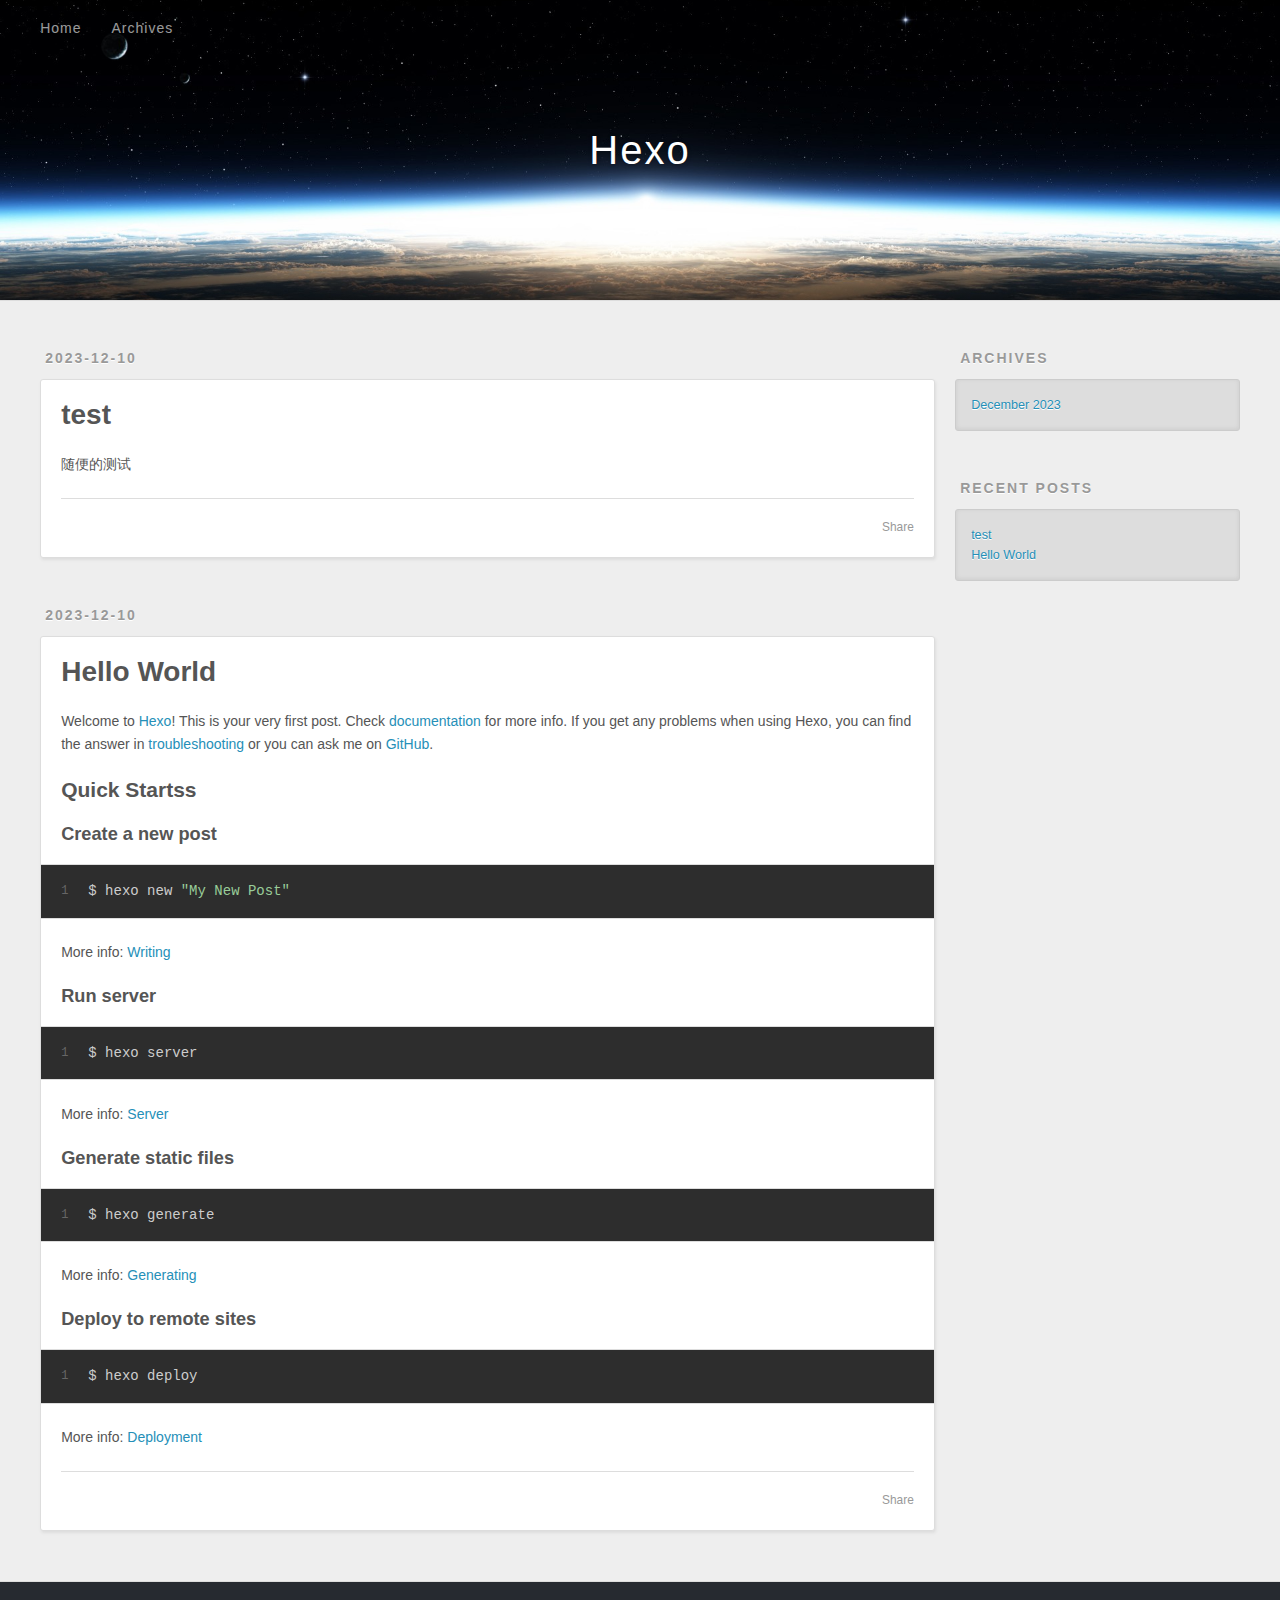
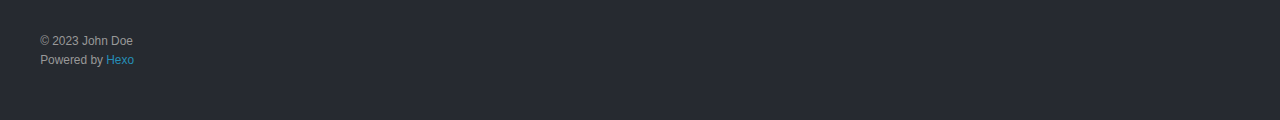
==== index.html @ 88188507 "GitHub Actions Auto Builder at 2023-12-10 06:22:08" ====
<!DOCTYPE html>
<html>
<head>
  <meta charset="utf-8">
  
  
  <title>Hexo</title>
  <meta name="viewport" content="width=device-width, initial-scale=1, shrink-to-fit=no">
  <meta property="og:type" content="website">
<meta property="og:title" content="Hexo">
<meta property="og:url" content="http://example.com/index.html">
<meta property="og:site_name" content="Hexo">
<meta property="og:locale" content="en_US">
<meta property="article:author" content="John Doe">
<meta name="twitter:card" content="summary">
  
    <link rel="alternate" href="/atom.xml" title="Hexo" type="application/atom+xml">
  
  
    <link rel="shortcut icon" href="/favicon.png">
  
  
  
<link rel="stylesheet" href="/css/style.css">

  
    
<link rel="stylesheet" href="/fancybox/jquery.fancybox.min.css">

  
  
<meta name="generator" content="Hexo 7.0.0"></head>

<body>
  <div id="container">
    <div id="wrap">
      <header id="header">
  <div id="banner"></div>
  <div id="header-outer" class="outer">
    <div id="header-title" class="inner">
      <h1 id="logo-wrap">
        <a href="/" id="logo">Hexo</a>
      </h1>
      
    </div>
    <div id="header-inner" class="inner">
      <nav id="main-nav">
        <a id="main-nav-toggle" class="nav-icon"><span class="fa fa-bars"></span></a>
        
          <a class="main-nav-link" href="/">Home</a>
        
          <a class="main-nav-link" href="/archives">Archives</a>
        
      </nav>
      <nav id="sub-nav">
        
        
          <a class="nav-icon" href="/atom.xml" title="RSS Feed"><span class="fa fa-rss"></span></a>
        
        <a class="nav-icon nav-search-btn" title="Search"><span class="fa fa-search"></span></a>
      </nav>
      <div id="search-form-wrap">
        <form action="//google.com/search" method="get" accept-charset="UTF-8" class="search-form"><input type="search" name="q" class="search-form-input" placeholder="Search"><button type="submit" class="search-form-submit">&#xF002;</button><input type="hidden" name="sitesearch" value="http://example.com"></form>
      </div>
    </div>
  </div>
</header>

      <div class="outer">
        <section id="main">
  
    <article id="post-test" class="h-entry article article-type-post" itemprop="blogPost" itemscope itemtype="https://schema.org/BlogPosting">
  <div class="article-meta">
    <a href="/2023/12/10/test/" class="article-date">
  <time class="dt-published" datetime="2023-12-10T14:19:49.000Z" itemprop="datePublished">2023-12-10</time>
</a>
    
  </div>
  <div class="article-inner">
    
    
      <header class="article-header">
        
  
    <h1 itemprop="name">
      <a class="p-name article-title" href="/2023/12/10/test/">test</a>
    </h1>
  

      </header>
    
    <div class="e-content article-entry" itemprop="articleBody">
      
        <p>随便的测试</p>

      
    </div>
    <footer class="article-footer">
      <a data-url="http://example.com/2023/12/10/test/" data-id="clpz3kqxc0001f4oz9bea1qgm" data-title="test" class="article-share-link"><span class="fa fa-share">Share</span></a>
      
      
      
    </footer>
  </div>
  
</article>



  
    <article id="post-hello-world" class="h-entry article article-type-post" itemprop="blogPost" itemscope itemtype="https://schema.org/BlogPosting">
  <div class="article-meta">
    <a href="/2023/12/10/hello-world/" class="article-date">
  <time class="dt-published" datetime="2023-12-10T06:21:48.306Z" itemprop="datePublished">2023-12-10</time>
</a>
    
  </div>
  <div class="article-inner">
    
    
      <header class="article-header">
        
  
    <h1 itemprop="name">
      <a class="p-name article-title" href="/2023/12/10/hello-world/">Hello World</a>
    </h1>
  

      </header>
    
    <div class="e-content article-entry" itemprop="articleBody">
      
        <p>Welcome to <a target="_blank" rel="noopener" href="https://hexo.io/">Hexo</a>! This is your very first post. Check <a target="_blank" rel="noopener" href="https://hexo.io/docs/">documentation</a> for more info. If you get any problems when using Hexo, you can find the answer in <a target="_blank" rel="noopener" href="https://hexo.io/docs/troubleshooting.html">troubleshooting</a> or you can ask me on <a target="_blank" rel="noopener" href="https://github.com/hexojs/hexo/issues">GitHub</a>.</p>
<h2 id="Quick-Startss"><a href="#Quick-Startss" class="headerlink" title="Quick Startss"></a>Quick Startss</h2><h3 id="Create-a-new-post"><a href="#Create-a-new-post" class="headerlink" title="Create a new post"></a>Create a new post</h3><figure class="highlight bash"><table><tr><td class="gutter"><pre><span class="line">1</span><br></pre></td><td class="code"><pre><span class="line">$ hexo new <span class="string">&quot;My New Post&quot;</span></span><br></pre></td></tr></table></figure>

<p>More info: <a target="_blank" rel="noopener" href="https://hexo.io/docs/writing.html">Writing</a></p>
<h3 id="Run-server"><a href="#Run-server" class="headerlink" title="Run server"></a>Run server</h3><figure class="highlight bash"><table><tr><td class="gutter"><pre><span class="line">1</span><br></pre></td><td class="code"><pre><span class="line">$ hexo server</span><br></pre></td></tr></table></figure>

<p>More info: <a target="_blank" rel="noopener" href="https://hexo.io/docs/server.html">Server</a></p>
<h3 id="Generate-static-files"><a href="#Generate-static-files" class="headerlink" title="Generate static files"></a>Generate static files</h3><figure class="highlight bash"><table><tr><td class="gutter"><pre><span class="line">1</span><br></pre></td><td class="code"><pre><span class="line">$ hexo generate</span><br></pre></td></tr></table></figure>

<p>More info: <a target="_blank" rel="noopener" href="https://hexo.io/docs/generating.html">Generating</a></p>
<h3 id="Deploy-to-remote-sites"><a href="#Deploy-to-remote-sites" class="headerlink" title="Deploy to remote sites"></a>Deploy to remote sites</h3><figure class="highlight bash"><table><tr><td class="gutter"><pre><span class="line">1</span><br></pre></td><td class="code"><pre><span class="line">$ hexo deploy</span><br></pre></td></tr></table></figure>

<p>More info: <a target="_blank" rel="noopener" href="https://hexo.io/docs/one-command-deployment.html">Deployment</a></p>
<!-- 这是修改 -->
      
    </div>
    <footer class="article-footer">
      <a data-url="http://example.com/2023/12/10/hello-world/" data-id="clpz3kqx50000f4oz84ev9j58" data-title="Hello World" class="article-share-link"><span class="fa fa-share">Share</span></a>
      
      
      
    </footer>
  </div>
  
</article>



  


</section>
        
          <aside id="sidebar">
  
    

  
    

  
    
  
    
  <div class="widget-wrap">
    <h3 class="widget-title">Archives</h3>
    <div class="widget">
      <ul class="archive-list"><li class="archive-list-item"><a class="archive-list-link" href="/archives/2023/12/">December 2023</a></li></ul>
    </div>
  </div>


  
    
  <div class="widget-wrap">
    <h3 class="widget-title">Recent Posts</h3>
    <div class="widget">
      <ul>
        
          <li>
            <a href="/2023/12/10/test/">test</a>
          </li>
        
          <li>
            <a href="/2023/12/10/hello-world/">Hello World</a>
          </li>
        
      </ul>
    </div>
  </div>

  
</aside>
        
      </div>
      <footer id="footer">
  
  <div class="outer">
    <div id="footer-info" class="inner">
      
      &copy; 2023 John Doe<br>
      Powered by <a href="https://hexo.io/" target="_blank">Hexo</a>
    </div>
  </div>
</footer>

    </div>
    <nav id="mobile-nav">
  
    <a href="/" class="mobile-nav-link">Home</a>
  
    <a href="/archives" class="mobile-nav-link">Archives</a>
  
</nav>
    


<script src="/js/jquery-3.6.4.min.js"></script>



  
<script src="/fancybox/jquery.fancybox.min.js"></script>




<script src="/js/script.js"></script>





  </div>
</body>
</html>
---- css/style.css ----
body {
  width: 100%;
}
body:before,
body:after {
  content: "";
  display: table;
}
body:after {
  clear: both;
}
html,
body,
div,
span,
applet,
object,
iframe,
h1,
h2,
h3,
h4,
h5,
h6,
p,
blockquote,
pre,
a,
abbr,
acronym,
address,
big,
cite,
code,
del,
dfn,
em,
img,
ins,
kbd,
q,
s,
samp,
small,
strike,
strong,
sub,
sup,
tt,
var,
dl,
dt,
dd,
ol,
ul,
li,
fieldset,
form,
label,
legend,
table,
caption,
tbody,
tfoot,
thead,
tr,
th,
td {
  margin: 0;
  padding: 0;
  border: 0;
  outline: 0;
  font-weight: inherit;
  font-style: inherit;
  font-family: inherit;
  font-size: 100%;
  vertical-align: baseline;
}
body {
  line-height: 1;
  color: #000;
  background: #fff;
}
ol,
ul {
  list-style: none;
}
table {
  border-collapse: separate;
  border-spacing: 0;
  vertical-align: middle;
}
caption,
th,
td {
  text-align: left;
  font-weight: normal;
  vertical-align: middle;
}
a img {
  border: none;
}
input,
button {
  margin: 0;
  padding: 0;
}
input::-moz-focus-inner,
button::-moz-focus-inner {
  border: 0;
  padding: 0;
}
html,
body,
#container {
  height: 100%;
}
body {
  background: #eee;
  font: 14px -apple-system, BlinkMacSystemFont, "Segoe UI", "Roboto", "Oxygen", "Ubuntu", "Cantarell", "Fira Sans", "Droid Sans", "Helvetica Neue", sans-serif;
  -webkit-text-size-adjust: 100%;
}
.outer {
  max-width: 1220px;
  margin: 0 auto;
  padding: 0 20px;
}
.outer:before,
.outer:after {
  content: "";
  display: table;
}
.outer:after {
  clear: both;
}
.inner {
  display: inline;
  float: left;
  width: 98.33333333333333%;
  margin: 0 0.833333333333333%;
}
.left,
.alignleft {
  float: left;
}
.right,
.alignright {
  float: right;
}
.clear {
  clear: both;
}
#container {
  position: relative;
}
.mobile-nav-on {
  overflow: hidden;
}
#wrap {
  height: 100%;
  width: 100%;
  position: absolute;
  top: 0;
  left: 0;
  -webkit-transition: 0.2s ease-out;
  -moz-transition: 0.2s ease-out;
  -ms-transition: 0.2s ease-out;
  transition: 0.2s ease-out;
  z-index: 1;
  background: #eee;
}
.mobile-nav-on #wrap {
  left: 280px;
}
@media screen and (min-width: 768px) {
  #main {
    display: inline;
    float: left;
    width: 73.33333333333333%;
    margin: 0 0.833333333333333%;
  }
}
.article-date,
.article-category-link,
.archive-year,
.widget-title {
  text-decoration: none;
  text-transform: uppercase;
  letter-spacing: 2px;
  color: #999;
  margin-bottom: 1em;
  margin-left: 5px;
  line-height: 1em;
  text-shadow: 0 1px #fff;
  font-weight: bold;
}
.article-inner,
.archive-article-inner {
  background: #fff;
  -webkit-box-shadow: 1px 2px 3px #ddd;
  box-shadow: 1px 2px 3px #ddd;
  border: 1px solid #ddd;
  border-radius: 3px;
}
.article-entry h1,
.widget h1 {
  font-size: 2em;
}
.article-entry h2,
.widget h2 {
  font-size: 1.5em;
}
.article-entry h3,
.widget h3 {
  font-size: 1.3em;
}
.article-entry h4,
.widget h4 {
  font-size: 1.2em;
}
.article-entry h5,
.widget h5 {
  font-size: 1em;
}
.article-entry h6,
.widget h6 {
  font-size: 1em;
  color: #999;
}
.article-entry hr,
.widget hr {
  border: 1px dashed #ddd;
}
.article-entry strong,
.widget strong {
  font-weight: bold;
}
.article-entry em,
.widget em,
.article-entry cite,
.widget cite {
  font-style: italic;
}
.article-entry sup,
.widget sup,
.article-entry sub,
.widget sub {
  font-size: 0.75em;
  line-height: 0;
  position: relative;
  vertical-align: baseline;
}
.article-entry sup,
.widget sup {
  top: -0.5em;
}
.article-entry sub,
.widget sub {
  bottom: -0.2em;
}
.article-entry small,
.widget small {
  font-size: 0.85em;
}
.article-entry acronym,
.widget acronym,
.article-entry abbr,
.widget abbr {
  border-bottom: 1px dotted;
}
.article-entry ul,
.widget ul,
.article-entry ol,
.widget ol,
.article-entry dl,
.widget dl {
  margin: 0 20px;
  line-height: 1.6em;
}
.article-entry ul ul,
.widget ul ul,
.article-entry ol ul,
.widget ol ul,
.article-entry ul ol,
.widget ul ol,
.article-entry ol ol,
.widget ol ol {
  margin-top: 0;
  margin-bottom: 0;
}
.article-entry ul,
.widget ul {
  list-style: disc;
}
.article-entry ol,
.widget ol {
  list-style: decimal;
}
.article-entry dt,
.widget dt {
  font-weight: bold;
}
#header {
  height: 300px;
  position: relative;
  border-bottom: 1px solid #ddd;
}
#header:before,
#header:after {
  content: "";
  position: absolute;
  left: 0;
  right: 0;
  height: 40px;
}
#header:before {
  top: 0;
  background: -webkit-linear-gradient(rgba(0,0,0,0.2), transparent);
  background: -moz-linear-gradient(rgba(0,0,0,0.2), transparent);
  background: -ms-linear-gradient(rgba(0,0,0,0.2), transparent);
  background: linear-gradient(rgba(0,0,0,0.2), transparent);
}
#header:after {
  bottom: 0;
  background: -webkit-linear-gradient(transparent, rgba(0,0,0,0.2));
  background: -moz-linear-gradient(transparent, rgba(0,0,0,0.2));
  background: -ms-linear-gradient(transparent, rgba(0,0,0,0.2));
  background: linear-gradient(transparent, rgba(0,0,0,0.2));
}
#header-outer {
  height: 100%;
  position: relative;
}
#header-inner {
  position: relative;
  overflow: hidden;
}
#banner {
  position: absolute;
  top: 0;
  left: 0;
  width: 100%;
  height: 100%;
  background: url("images/banner.jpg") center #000;
  background-size: cover;
  z-index: -1;
}
#header-title {
  text-align: center;
  height: 40px;
  position: absolute;
  top: 50%;
  left: 0;
  margin-top: -20px;
}
#logo,
#subtitle {
  text-decoration: none;
  color: #fff;
  font-weight: 300;
  text-shadow: 0 1px 4px rgba(0,0,0,0.3);
}
#logo {
  font-size: 40px;
  line-height: 40px;
  letter-spacing: 2px;
}
#subtitle {
  font-size: 16px;
  line-height: 16px;
  letter-spacing: 1px;
}
#subtitle-wrap {
  margin-top: 16px;
}
#main-nav {
  float: left;
  margin-left: -15px;
}
.nav-icon,
.main-nav-link {
  float: left;
  color: #fff;
  opacity: 0.6;
  text-decoration: none;
  text-shadow: 0 1px rgba(0,0,0,0.2);
  -webkit-transition: opacity 0.2s;
  -moz-transition: opacity 0.2s;
  -ms-transition: opacity 0.2s;
  transition: opacity 0.2s;
  display: block;
  padding: 20px 15px;
}
.nav-icon:hover,
.main-nav-link:hover {
  opacity: 1;
}
.nav-icon {
  text-align: center;
  font-size: 14px;
  width: 14px;
  height: 14px;
  padding: 20px 15px;
  position: relative;
  cursor: pointer;
}
.main-nav-link {
  font-weight: 300;
  letter-spacing: 1px;
}
@media screen and (max-width: 479px) {
  .main-nav-link {
    display: none;
  }
}
#main-nav-toggle {
  display: none;
}
@media screen and (max-width: 479px) {
  #main-nav-toggle {
    display: block;
  }
}
#sub-nav {
  float: right;
  margin-right: -15px;
}
#search-form-wrap {
  position: absolute;
  top: 15px;
  width: 150px;
  height: 30px;
  right: -150px;
  opacity: 0;
  -webkit-transition: 0.2s ease-out;
  -moz-transition: 0.2s ease-out;
  -ms-transition: 0.2s ease-out;
  transition: 0.2s ease-out;
}
#search-form-wrap.on {
  opacity: 1;
  right: 0;
}
@media screen and (max-width: 479px) {
  #search-form-wrap {
    width: 100%;
    right: -100%;
  }
}
.search-form {
  position: absolute;
  top: 0;
  left: 0;
  right: 0;
  background: #fff;
  padding: 5px 15px;
  border-radius: 15px;
  -webkit-box-shadow: 0 0 10px rgba(0,0,0,0.3);
  box-shadow: 0 0 10px rgba(0,0,0,0.3);
}
.search-form-input {
  border: none;
  background: none;
  color: #555;
  width: 100%;
  font: 13px -apple-system, BlinkMacSystemFont, "Segoe UI", "Roboto", "Oxygen", "Ubuntu", "Cantarell", "Fira Sans", "Droid Sans", "Helvetica Neue", sans-serif;
  outline: none;
}
.search-form-input::-webkit-search-results-decoration,
.search-form-input::-webkit-search-cancel-button {
  -webkit-appearance: none;
}
.search-form-submit {
  position: absolute;
  top: 50%;
  right: 10px;
  margin-top: -7px;
  font: 13px ForkAwesome;
  border: none;
  background: none;
  color: #bbb;
  cursor: pointer;
}
.search-form-submit:hover,
.search-form-submit:focus {
  color: #777;
}
.article {
  margin: 50px 0;
}
.article-inner {
  overflow: hidden;
}
.article-meta:before,
.article-meta:after {
  content: "";
  display: table;
}
.article-meta:after {
  clear: both;
}
.article-date {
  float: left;
}
.article-category {
  float: left;
  line-height: 1em;
  color: #ccc;
  text-shadow: 0 1px #fff;
  margin-left: 8px;
}
.article-category:before {
  content: "\2022";
}
.article-category-link {
  margin: 0 12px 1em;
}
.article-header {
  padding: 20px 20px 0;
}
.article-title {
  text-decoration: none;
  font-size: 2em;
  font-weight: bold;
  color: #555;
  line-height: 1.1em;
  -webkit-transition: color 0.2s;
  -moz-transition: color 0.2s;
  -ms-transition: color 0.2s;
  transition: color 0.2s;
}
a.article-title:hover {
  color: #258fb8;
}
.article-entry {
  color: #555;
  padding: 0 20px;
}
.article-entry:before,
.article-entry:after {
  content: "";
  display: table;
}
.article-entry:after {
  clear: both;
}
.article-entry p,
.article-entry table {
  line-height: 1.6em;
  margin: 1.6em 0;
}
.article-entry h1,
.article-entry h2,
.article-entry h3,
.article-entry h4,
.article-entry h5,
.article-entry h6 {
  font-weight: bold;
}
.article-entry h1,
.article-entry h2,
.article-entry h3,
.article-entry h4,
.article-entry h5,
.article-entry h6 {
  line-height: 1.1em;
  margin: 1.1em 0;
}
.article-entry a {
  color: #258fb8;
  text-decoration: none;
}
.article-entry a:hover {
  text-decoration: underline;
}
.article-entry ul,
.article-entry ol,
.article-entry dl {
  margin-top: 1.6em;
  margin-bottom: 1.6em;
}
.article-entry img,
.article-entry video {
  max-width: 100%;
  height: auto;
  display: block;
  margin: auto;
}
.article-entry iframe {
  border: none;
}
.article-entry table {
  width: 100%;
  border-collapse: collapse;
  border-spacing: 0;
}
.article-entry th {
  font-weight: bold;
  border-bottom: 3px solid #ddd;
  padding-bottom: 0.5em;
}
.article-entry td {
  border-bottom: 1px solid #ddd;
  padding: 10px 0;
}
.article-entry blockquote {
  font-family: Georgia, "Times New Roman", serif;
  margin: 1.6em 20px;
  text-align: center;
}
.article-entry blockquote footer {
  font-size: 14px;
  margin: 1.6em 0;
  font-family: -apple-system, BlinkMacSystemFont, "Segoe UI", "Roboto", "Oxygen", "Ubuntu", "Cantarell", "Fira Sans", "Droid Sans", "Helvetica Neue", sans-serif;
}
.article-entry blockquote footer cite:before {
  content: "—";
  padding: 0 0.5em;
}
.article-entry .pullquote {
  text-align: left;
  width: 45%;
  margin: 0;
}
.article-entry .pullquote.left {
  margin-left: 0.5em;
  margin-right: 1em;
}
.article-entry .pullquote.right {
  margin-right: 0.5em;
  margin-left: 1em;
}
.article-entry .caption {
  color: #999;
  display: block;
  font-size: 0.9em;
  margin-top: 0.5em;
  position: relative;
  text-align: center;
}
.article-entry .video-container {
  position: relative;
  padding-top: 56.25%;
  height: 0;
  overflow: hidden;
}
.article-entry .video-container iframe,
.article-entry .video-container object,
.article-entry .video-container embed {
  position: absolute;
  top: 0;
  left: 0;
  width: 100%;
  height: 100%;
  margin-top: 0;
}
.article-more-link a {
  display: inline-block;
  line-height: 1em;
  padding: 6px 15px;
  border-radius: 15px;
  background: #eee;
  color: #999;
  text-shadow: 0 1px #fff;
  text-decoration: none;
}
.article-more-link a:hover {
  background: #258fb8;
  color: #fff;
  text-decoration: none;
  text-shadow: 0 1px #1e7293;
}
.article-footer {
  font-size: 0.85em;
  line-height: 1.6em;
  border-top: 1px solid #ddd;
  padding-top: 1.6em;
  margin: 0 20px 20px;
}
.article-footer:before,
.article-footer:after {
  content: "";
  display: table;
}
.article-footer:after {
  clear: both;
}
.article-footer a {
  color: #999;
  text-decoration: none;
}
.article-footer a:hover {
  color: #555;
}
.article-tag-list-item {
  float: left;
  margin-right: 10px;
}
.article-tag-list-link:before {
  content: "#";
}
.article-comment-link {
  float: right;
}
.article-comment-link:before {
  padding-right: 8px;
}
.article-share-link {
  cursor: pointer;
  float: right;
  margin-left: 20px;
}
.article-share-link:before {
  padding-right: 6px;
}
#article-nav {
  position: relative;
}
#article-nav:before,
#article-nav:after {
  content: "";
  display: table;
}
#article-nav:after {
  clear: both;
}
@media screen and (min-width: 768px) {
  #article-nav {
    margin: 50px 0;
  }
  #article-nav:before {
    width: 8px;
    height: 8px;
    position: absolute;
    top: 50%;
    left: 50%;
    margin-top: -4px;
    margin-left: -4px;
    content: "";
    border-radius: 50%;
    background: #ddd;
    -webkit-box-shadow: 0 1px 2px #fff;
    box-shadow: 0 1px 2px #fff;
  }
}
.article-nav-link-wrap {
  text-decoration: none;
  text-shadow: 0 1px #fff;
  color: #999;
  -webkit-box-sizing: border-box;
  -moz-box-sizing: border-box;
  box-sizing: border-box;
  margin-top: 50px;
  text-align: center;
  display: block;
}
.article-nav-link-wrap:hover {
  color: #555;
}
@media screen and (min-width: 768px) {
  .article-nav-link-wrap {
    width: 50%;
    margin-top: 0;
  }
}
@media screen and (min-width: 768px) {
  #article-nav-newer {
    float: left;
    text-align: right;
    padding-right: 20px;
  }
}
@media screen and (min-width: 768px) {
  #article-nav-older {
    float: right;
    text-align: left;
    padding-left: 20px;
  }
}
.article-nav-caption {
  text-transform: uppercase;
  letter-spacing: 2px;
  color: #ddd;
  line-height: 1em;
  font-weight: bold;
}
#article-nav-newer .article-nav-caption {
  margin-right: -2px;
}
.article-nav-title {
  font-size: 0.85em;
  line-height: 1.6em;
  margin-top: 0.5em;
}
.article-share-box {
  position: absolute;
  display: none;
  background: #fff;
  -webkit-box-shadow: 1px 2px 10px rgba(0,0,0,0.2);
  box-shadow: 1px 2px 10px rgba(0,0,0,0.2);
  border-radius: 3px;
  margin-left: -145px;
  overflow: hidden;
  z-index: 1;
}
.article-share-box.on {
  display: block;
}
.article-share-input {
  width: 100%;
  background: none;
  -webkit-box-sizing: border-box;
  -moz-box-sizing: border-box;
  box-sizing: border-box;
  font: 14px -apple-system, BlinkMacSystemFont, "Segoe UI", "Roboto", "Oxygen", "Ubuntu", "Cantarell", "Fira Sans", "Droid Sans", "Helvetica Neue", sans-serif;
  padding: 0 15px;
  color: #555;
  outline: none;
  border: 1px solid #ddd;
  border-radius: 3px 3px 0 0;
  height: 36px;
  line-height: 36px;
}
.article-share-links {
  background: #eee;
}
.article-share-links:before,
.article-share-links:after {
  content: "";
  display: table;
}
.article-share-links:after {
  clear: both;
}
.article-share-twitter,
.article-share-facebook,
.article-share-pinterest,
.article-share-linkedin {
  width: 50px;
  height: 36px;
  display: block;
  float: left;
  position: relative;
  color: #999;
  text-shadow: 0 1px #fff;
}
.article-share-twitter:before,
.article-share-facebook:before,
.article-share-pinterest:before,
.article-share-linkedin:before {
  font-size: 20px;
  width: 20px;
  height: 20px;
  position: absolute;
  top: 50%;
  left: 50%;
  margin-top: -10px;
  margin-left: -10px;
  text-align: center;
}
.article-share-twitter:hover,
.article-share-facebook:hover,
.article-share-pinterest:hover,
.article-share-linkedin:hover {
  color: #fff;
}
.article-share-twitter:hover {
  background: #00aced;
  text-shadow: 0 1px #008abe;
}
.article-share-facebook:hover {
  background: #3b5998;
  text-shadow: 0 1px #2f477a;
}
.article-share-pinterest:hover {
  background: #cb2027;
  text-shadow: 0 1px #a21a1f;
}
.article-share-linkedin:hover {
  background: #0077b5;
  text-shadow: 0 1px #005f91;
}
.article-gallery {
  background: #000;
  position: relative;
}
.article-gallery-photos {
  position: relative;
  overflow: hidden;
}
.article-gallery-img {
  display: none;
  max-width: 100%;
}
.article-gallery-img:first-child {
  display: block;
}
.article-gallery-img.loaded {
  position: absolute;
  display: block;
}
.article-gallery-img img {
  display: block;
  max-width: 100%;
  margin: 0 auto;
}
#comments {
  background: #fff;
  -webkit-box-shadow: 1px 2px 3px #ddd;
  box-shadow: 1px 2px 3px #ddd;
  padding: 20px;
  border: 1px solid #ddd;
  border-radius: 3px;
  margin: 50px 0;
}
#comments a {
  color: #258fb8;
}
.archives-wrap {
  margin: 50px 0;
}
.archives:before,
.archives:after {
  content: "";
  display: table;
}
.archives:after {
  clear: both;
}
.archive-year-wrap {
  margin-bottom: 1em;
}
.archives {
  -webkit-column-gap: 10px;
  -moz-column-gap: 10px;
  column-gap: 10px;
}
@media screen and (min-width: 480px) and (max-width: 767px) {
  .archives {
    -webkit-column-count: 2;
    -moz-column-count: 2;
    column-count: 2;
  }
}
@media screen and (min-width: 768px) {
  .archives {
    -webkit-column-count: 3;
    -moz-column-count: 3;
    column-count: 3;
  }
}
.archive-article {
  -webkit-column-break-inside: avoid;
  page-break-inside: avoid;
  overflow: hidden;
  break-inside: avoid-column;
}
.archive-article-inner {
  padding: 10px;
  margin-bottom: 15px;
}
.archive-article-title {
  text-decoration: none;
  font-weight: bold;
  color: #555;
  -webkit-transition: color 0.2s;
  -moz-transition: color 0.2s;
  -ms-transition: color 0.2s;
  transition: color 0.2s;
  line-height: 1.6em;
}
.archive-article-title:hover {
  color: #258fb8;
}
.archive-article-footer {
  margin-top: 1em;
}
.archive-article-date {
  color: #999;
  text-decoration: none;
  font-size: 0.85em;
  line-height: 1em;
  margin-bottom: 0.5em;
  display: block;
}
#page-nav {
  margin: 50px auto;
  background: #fff;
  -webkit-box-shadow: 1px 2px 3px #ddd;
  box-shadow: 1px 2px 3px #ddd;
  border: 1px solid #ddd;
  border-radius: 3px;
  text-align: center;
  color: #999;
  overflow: hidden;
}
#page-nav:before,
#page-nav:after {
  content: "";
  display: table;
}
#page-nav:after {
  clear: both;
}
#page-nav a,
#page-nav span {
  padding: 10px 20px;
  line-height: 1;
  height: 2ex;
}
#page-nav a {
  color: #999;
  text-decoration: none;
}
#page-nav a:hover {
  background: #999;
  color: #fff;
}
#page-nav .prev {
  float: left;
}
#page-nav .next {
  float: right;
}
#page-nav .page-number {
  display: inline-block;
}
@media screen and (max-width: 479px) {
  #page-nav .page-number {
    display: none;
  }
}
#page-nav .current {
  color: #555;
  font-weight: bold;
}
#page-nav .space {
  color: #ddd;
}
#footer {
  background: #262a30;
  padding: 50px 0;
  border-top: 1px solid #ddd;
  color: #999;
}
#footer a {
  color: #258fb8;
  text-decoration: none;
}
#footer a:hover {
  text-decoration: underline;
}
#footer-info {
  line-height: 1.6em;
  font-size: 0.85em;
}
.article-entry pre,
.article-entry .highlight {
  background: #2d2d2d;
  margin: 0 -20px;
  padding: 15px 20px;
  border-style: solid;
  border-color: #ddd;
  border-width: 1px 0;
  overflow: auto;
  color: #ccc;
  line-height: 22.400000000000002px;
}
.article-entry .highlight .gutter pre,
.article-entry .gist .gist-file .gist-data .line-numbers {
  color: #666;
  font-size: 0.85em;
}
.article-entry pre,
.article-entry code {
  font-family: "Source Code Pro", Consolas, Monaco, Menlo, Consolas, monospace;
}
.article-entry code {
  background: #eee;
  text-shadow: 0 1px #fff;
  padding: 0 0.3em;
}
.article-entry pre code {
  background: none;
  text-shadow: none;
  padding: 0;
}
.article-entry .highlight pre {
  border: none;
  margin: 0;
  padding: 0;
}
.article-entry .highlight table {
  margin: 0;
  width: auto;
}
.article-entry .highlight td {
  border: none;
  padding: 0;
}
.article-entry .highlight figcaption {
  font-size: 0.85em;
  color: #999;
  line-height: 1em;
  margin-bottom: 1em;
}
.article-entry .highlight figcaption:before,
.article-entry .highlight figcaption:after {
  content: "";
  display: table;
}
.article-entry .highlight figcaption:after {
  clear: both;
}
.article-entry .highlight figcaption a {
  float: right;
}
.article-entry .highlight .gutter {
  -moz-user-select: none;
  -ms-user-select: none;
  -webkit-user-select: none;
  -webkit-user-select: none;
  -moz-user-select: none;
  -ms-user-select: none;
  user-select: none;
}
.article-entry .highlight .gutter pre {
  text-align: right;
  padding-right: 20px;
}
.article-entry .highlight .line {
  height: 22.400000000000002px;
}
.article-entry .highlight .line.marked {
  background: #515151;
}
.article-entry .gist {
  margin: 0 -20px;
  border-style: solid;
  border-color: #ddd;
  border-width: 1px 0;
  background: #2d2d2d;
  padding: 15px 20px 15px 0;
}
.article-entry .gist .gist-file {
  border: none;
  font-family: "Source Code Pro", Consolas, Monaco, Menlo, Consolas, monospace;
  margin: 0;
}
.article-entry .gist .gist-file .gist-data {
  background: none;
  border: none;
}
.article-entry .gist .gist-file .gist-data .line-numbers {
  background: none;
  border: none;
  padding: 0 20px 0 0;
}
.article-entry .gist .gist-file .gist-data .line-data {
  padding: 0 !important;
}
.article-entry .gist .gist-file .highlight {
  margin: 0;
  padding: 0;
  border: none;
}
.article-entry .gist .gist-file .gist-meta {
  background: #2d2d2d;
  color: #999;
  font: 0.85em -apple-system, BlinkMacSystemFont, "Segoe UI", "Roboto", "Oxygen", "Ubuntu", "Cantarell", "Fira Sans", "Droid Sans", "Helvetica Neue", sans-serif;
  text-shadow: 0 0;
  padding: 0;
  margin-top: 1em;
  margin-left: 20px;
}
.article-entry .gist .gist-file .gist-meta a {
  color: #258fb8;
  font-weight: normal;
}
.article-entry .gist .gist-file .gist-meta a:hover {
  text-decoration: underline;
}
pre .comment,
pre .title {
  color: #999;
}
pre .variable,
pre .attribute,
pre .tag,
pre .regexp,
pre .ruby .constant,
pre .xml .tag .title,
pre .xml .pi,
pre .xml .doctype,
pre .html .doctype,
pre .css .id,
pre .css .class,
pre .css .pseudo {
  color: #f2777a;
}
pre .number,
pre .preprocessor,
pre .built_in,
pre .literal,
pre .params,
pre .constant {
  color: #f99157;
}
pre .class,
pre .ruby .class .title,
pre .css .rules .attribute {
  color: #9c9;
}
pre .string,
pre .value,
pre .inheritance,
pre .header,
pre .ruby .symbol,
pre .xml .cdata {
  color: #9c9;
}
pre .css .hexcolor {
  color: #6cc;
}
pre .function,
pre .python .decorator,
pre .python .title,
pre .ruby .function .title,
pre .ruby .title .keyword,
pre .perl .sub,
pre .javascript .title,
pre .coffeescript .title {
  color: #69c;
}
pre .keyword,
pre .javascript .function {
  color: #c9c;
}
@media screen and (max-width: 479px) {
  #mobile-nav {
    position: absolute;
    top: 0;
    left: 0;
    width: 280px;
    height: 100%;
    background: #191919;
    border-right: 1px solid #fff;
  }
}
@media screen and (max-width: 479px) {
  .mobile-nav-link {
    display: block;
    color: #999;
    text-decoration: none;
    padding: 15px 20px;
    font-weight: bold;
  }
  .mobile-nav-link:hover {
    color: #fff;
  }
}
@media screen and (min-width: 768px) {
  #sidebar {
    display: inline;
    float: left;
    width: 23.333333333333332%;
    margin: 0 0.833333333333333%;
  }
}
.widget-wrap {
  margin: 50px 0;
}
.widget {
  color: #777;
  text-shadow: 0 1px #fff;
  background: #ddd;
  -webkit-box-shadow: 0 -1px 4px #ccc inset;
  box-shadow: 0 -1px 4px #ccc inset;
  border: 1px solid #ccc;
  padding: 15px;
  border-radius: 3px;
}
.widget a {
  color: #258fb8;
  text-decoration: none;
}
.widget a:hover {
  text-decoration: underline;
}
.widget ul ul,
.widget ol ul,
.widget dl ul,
.widget ul ol,
.widget ol ol,
.widget dl ol,
.widget ul dl,
.widget ol dl,
.widget dl dl {
  margin-left: 15px;
  list-style: disc;
}
.widget {
  line-height: 1.6em;
  word-wrap: break-word;
  font-size: 0.9em;
}
.widget ul,
.widget ol {
  list-style: none;
  margin: 0;
}
.widget ul ul,
.widget ol ul,
.widget ul ol,
.widget ol ol {
  margin: 0 20px;
}
.widget ul ul,
.widget ol ul {
  list-style: disc;
}
.widget ul ol,
.widget ol ol {
  list-style: decimal;
}
.category-list-count,
.tag-list-count,
.archive-list-count {
  padding-left: 5px;
  color: #999;
  font-size: 0.85em;
}
.category-list-count:before,
.tag-list-count:before,
.archive-list-count:before {
  content: "(";
}
.category-list-count:after,
.tag-list-count:after,
.archive-list-count:after {
  content: ")";
}
.tagcloud a {
  margin-right: 5px;
  display: inline-block;
}
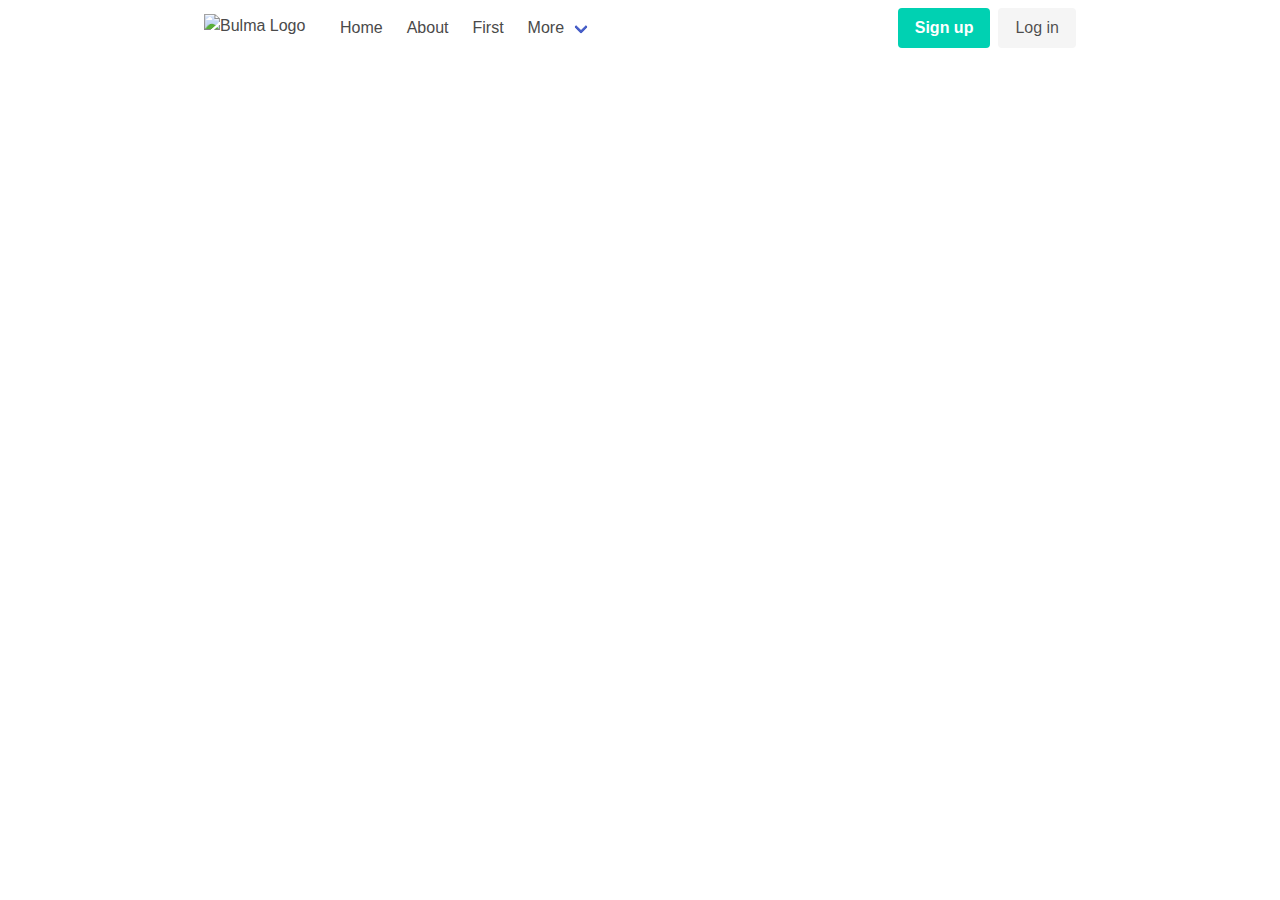
==== commit 0b959bf4: "GitHub Actions Auto Builder at 2023-12-15 08:34:00" ====
--- a/index.html
+++ b/index.html
@@ -1,248 +1,14 @@
 <!DOCTYPE html>
-<html>
-<head>
-  <meta charset="utf-8">
-  
-  
-  <title>Hexo</title>
-  <meta name="viewport" content="width=device-width, initial-scale=1, shrink-to-fit=no">
-  <meta property="og:type" content="website">
-<meta property="og:title" content="Hexo">
-<meta property="og:url" content="http://example.com/index.html">
-<meta property="og:site_name" content="Hexo">
-<meta property="og:locale" content="en_US">
-<meta property="article:author" content="John Doe">
-<meta name="twitter:card" content="summary">
-  
-    <link rel="alternate" href="/atom.xml" title="Hexo" type="application/atom+xml">
-  
-  
-    <link rel="shortcut icon" href="/favicon.png">
-  
-  
-  
-<link rel="stylesheet" href="/css/style.css">
-
-  
-    
-<link rel="stylesheet" href="/fancybox/jquery.fancybox.min.css">
-
-  
-  
-<meta name="generator" content="Hexo 7.0.0"></head>
-
-<body>
-  <div id="container">
-    <div id="wrap">
-      <header id="header">
-  <div id="banner"></div>
-  <div id="header-outer" class="outer">
-    <div id="header-title" class="inner">
-      <h1 id="logo-wrap">
-        <a href="/" id="logo">Hexo</a>
-      </h1>
-      
-    </div>
-    <div id="header-inner" class="inner">
-      <nav id="main-nav">
-        <a id="main-nav-toggle" class="nav-icon"><span class="fa fa-bars"></span></a>
-        
-          <a class="main-nav-link" href="/">Home</a>
-        
-          <a class="main-nav-link" href="/archives">Archives</a>
-        
-      </nav>
-      <nav id="sub-nav">
-        
-        
-          <a class="nav-icon" href="/atom.xml" title="RSS Feed"><span class="fa fa-rss"></span></a>
-        
-        <a class="nav-icon nav-search-btn" title="Search"><span class="fa fa-search"></span></a>
-      </nav>
-      <div id="search-form-wrap">
-        <form action="//google.com/search" method="get" accept-charset="UTF-8" class="search-form"><input type="search" name="q" class="search-form-input" placeholder="Search"><button type="submit" class="search-form-submit">&#xF002;</button><input type="hidden" name="sitesearch" value="http://example.com"></form>
-      </div>
-    </div>
-  </div>
-</header>
-
-      <div class="outer">
-        <section id="main">
-  
-    <article id="post-test" class="h-entry article article-type-post" itemprop="blogPost" itemscope itemtype="https://schema.org/BlogPosting">
-  <div class="article-meta">
-    <a href="/2023/12/10/test/" class="article-date">
-  <time class="dt-published" datetime="2023-12-10T14:19:49.000Z" itemprop="datePublished">2023-12-10</time>
-</a>
-    
-  </div>
-  <div class="article-inner">
-    
-    
-      <header class="article-header">
-        
-  
-    <h1 itemprop="name">
-      <a class="p-name article-title" href="/2023/12/10/test/">test</a>
-    </h1>
-  
-
-      </header>
-    
-    <div class="e-content article-entry" itemprop="articleBody">
-      
-        <p>随便的测试</p>
-
-      
-    </div>
-    <footer class="article-footer">
-      <a data-url="http://example.com/2023/12/10/test/" data-id="clpz3kqxc0001f4oz9bea1qgm" data-title="test" class="article-share-link"><span class="fa fa-share">Share</span></a>
-      
-      
-      
-    </footer>
-  </div>
-  
-</article>
-
-
-
-  
-    <article id="post-hello-world" class="h-entry article article-type-post" itemprop="blogPost" itemscope itemtype="https://schema.org/BlogPosting">
-  <div class="article-meta">
-    <a href="/2023/12/10/hello-world/" class="article-date">
-  <time class="dt-published" datetime="2023-12-10T06:21:48.306Z" itemprop="datePublished">2023-12-10</time>
-</a>
-    
-  </div>
-  <div class="article-inner">
-    
-    
-      <header class="article-header">
-        
-  
-    <h1 itemprop="name">
-      <a class="p-name article-title" href="/2023/12/10/hello-world/">Hello World</a>
-    </h1>
-  
-
-      </header>
-    
-    <div class="e-content article-entry" itemprop="articleBody">
-      
-        <p>Welcome to <a target="_blank" rel="noopener" href="https://hexo.io/">Hexo</a>! This is your very first post. Check <a target="_blank" rel="noopener" href="https://hexo.io/docs/">documentation</a> for more info. If you get any problems when using Hexo, you can find the answer in <a target="_blank" rel="noopener" href="https://hexo.io/docs/troubleshooting.html">troubleshooting</a> or you can ask me on <a target="_blank" rel="noopener" href="https://github.com/hexojs/hexo/issues">GitHub</a>.</p>
-<h2 id="Quick-Startss"><a href="#Quick-Startss" class="headerlink" title="Quick Startss"></a>Quick Startss</h2><h3 id="Create-a-new-post"><a href="#Create-a-new-post" class="headerlink" title="Create a new post"></a>Create a new post</h3><figure class="highlight bash"><table><tr><td class="gutter"><pre><span class="line">1</span><br></pre></td><td class="code"><pre><span class="line">$ hexo new <span class="string">&quot;My New Post&quot;</span></span><br></pre></td></tr></table></figure>
-
-<p>More info: <a target="_blank" rel="noopener" href="https://hexo.io/docs/writing.html">Writing</a></p>
-<h3 id="Run-server"><a href="#Run-server" class="headerlink" title="Run server"></a>Run server</h3><figure class="highlight bash"><table><tr><td class="gutter"><pre><span class="line">1</span><br></pre></td><td class="code"><pre><span class="line">$ hexo server</span><br></pre></td></tr></table></figure>
-
-<p>More info: <a target="_blank" rel="noopener" href="https://hexo.io/docs/server.html">Server</a></p>
-<h3 id="Generate-static-files"><a href="#Generate-static-files" class="headerlink" title="Generate static files"></a>Generate static files</h3><figure class="highlight bash"><table><tr><td class="gutter"><pre><span class="line">1</span><br></pre></td><td class="code"><pre><span class="line">$ hexo generate</span><br></pre></td></tr></table></figure>
-
-<p>More info: <a target="_blank" rel="noopener" href="https://hexo.io/docs/generating.html">Generating</a></p>
-<h3 id="Deploy-to-remote-sites"><a href="#Deploy-to-remote-sites" class="headerlink" title="Deploy to remote sites"></a>Deploy to remote sites</h3><figure class="highlight bash"><table><tr><td class="gutter"><pre><span class="line">1</span><br></pre></td><td class="code"><pre><span class="line">$ hexo deploy</span><br></pre></td></tr></table></figure>
-
-<p>More info: <a target="_blank" rel="noopener" href="https://hexo.io/docs/one-command-deployment.html">Deployment</a></p>
-<!-- 这是修改 -->
-      
-    </div>
-    <footer class="article-footer">
-      <a data-url="http://example.com/2023/12/10/hello-world/" data-id="clpz3kqx50000f4oz84ev9j58" data-title="Hello World" class="article-share-link"><span class="fa fa-share">Share</span></a>
-      
-      
-      
-    </footer>
-  </div>
-  
-</article>
-
-
-
-  
-
-
-</section>
-        
-          <aside id="sidebar">
-  
-    
-
-  
-    
-
-  
-    
-  
-    
-  <div class="widget-wrap">
-    <h3 class="widget-title">Archives</h3>
-    <div class="widget">
-      <ul class="archive-list"><li class="archive-list-item"><a class="archive-list-link" href="/archives/2023/12/">December 2023</a></li></ul>
-    </div>
-  </div>
-
-
-  
-    
-  <div class="widget-wrap">
-    <h3 class="widget-title">Recent Posts</h3>
-    <div class="widget">
-      <ul>
-        
-          <li>
-            <a href="/2023/12/10/test/">test</a>
-          </li>
-        
-          <li>
-            <a href="/2023/12/10/hello-world/">Hello World</a>
-          </li>
-        
-      </ul>
-    </div>
-  </div>
-
-  
-</aside>
-        
-      </div>
-      <footer id="footer">
-  
-  <div class="outer">
-    <div id="footer-info" class="inner">
-      
-      &copy; 2023 John Doe<br>
-      Powered by <a href="https://hexo.io/" target="_blank">Hexo</a>
-    </div>
-  </div>
-</footer>
-
-    </div>
-    <nav id="mobile-nav">
-  
-    <a href="/" class="mobile-nav-link">Home</a>
-  
-    <a href="/archives" class="mobile-nav-link">Archives</a>
-  
-</nav>
-    
-
-
-<script src="/js/jquery-3.6.4.min.js"></script>
-
-
-
-  
-<script src="/fancybox/jquery.fancybox.min.js"></script>
-
-
-
-
-<script src="/js/script.js"></script>
-
-
-
-
-
-  </div>
-</body>
-</html>+<html lang="en">
+  <head>
+    <meta charset="UTF-8">
+    <link rel="icon" href="/favicon.ico">
+    <meta name="viewport" content="width=device-width, initial-scale=1.0">
+    <title>Vite App</title>
+    <script type="module" crossorigin src="/assets/index-nMKGcr8z.js"></script>
+    <link rel="stylesheet" crossorigin href="/assets/index-s1Egg_sL.css">
+  </head>
+  <body>
+    <div id="app"></div>
+  </body>
+</html>
--- a/assets/index-s1Egg_sL.css
+++ b/assets/index-s1Egg_sL.css
@@ -0,0 +1,4 @@
+*{padding:0;margin:0;box-sizing:border-box}body{min-height:100vh}/*! bulma.io v0.9.4 | MIT License | github.com/jgthms/bulma */.button,.file-cta,.file-name,.input,.pagination-ellipsis,.pagination-link,.pagination-next,.pagination-previous,.select select,.textarea{-moz-appearance:none;-webkit-appearance:none;align-items:center;border:1px solid transparent;border-radius:4px;box-shadow:none;display:inline-flex;font-size:1rem;height:2.5em;justify-content:flex-start;line-height:1.5;padding-bottom:calc(.5em - 1px);padding-left:calc(.75em - 1px);padding-right:calc(.75em - 1px);padding-top:calc(.5em - 1px);position:relative;vertical-align:top}.button:active,.button:focus,.file-cta:active,.file-cta:focus,.file-name:active,.file-name:focus,.input:active,.input:focus,.is-active.button,.is-active.file-cta,.is-active.file-name,.is-active.input,.is-active.pagination-ellipsis,.is-active.pagination-link,.is-active.pagination-next,.is-active.pagination-previous,.is-active.textarea,.is-focused.button,.is-focused.file-cta,.is-focused.file-name,.is-focused.input,.is-focused.pagination-ellipsis,.is-focused.pagination-link,.is-focused.pagination-next,.is-focused.pagination-previous,.is-focused.textarea,.pagination-ellipsis:active,.pagination-ellipsis:focus,.pagination-link:active,.pagination-link:focus,.pagination-next:active,.pagination-next:focus,.pagination-previous:active,.pagination-previous:focus,.select select.is-active,.select select.is-focused,.select select:active,.select select:focus,.textarea:active,.textarea:focus{outline:0}.button[disabled],.file-cta[disabled],.file-name[disabled],.input[disabled],.pagination-ellipsis[disabled],.pagination-link[disabled],.pagination-next[disabled],.pagination-previous[disabled],.select fieldset[disabled] select,.select select[disabled],.textarea[disabled],fieldset[disabled] .button,fieldset[disabled] .file-cta,fieldset[disabled] .file-name,fieldset[disabled] .input,fieldset[disabled] .pagination-ellipsis,fieldset[disabled] .pagination-link,fieldset[disabled] .pagination-next,fieldset[disabled] .pagination-previous,fieldset[disabled] .select select,fieldset[disabled] .textarea{cursor:not-allowed}.breadcrumb,.button,.file,.is-unselectable,.pagination-ellipsis,.pagination-link,.pagination-next,.pagination-previous,.tabs{-webkit-touch-callout:none;-webkit-user-select:none;-moz-user-select:none;-ms-user-select:none;user-select:none}.navbar-link:not(.is-arrowless):after,.select:not(.is-multiple):not(.is-loading):after{border:3px solid transparent;border-radius:2px;border-right:0;border-top:0;content:" ";display:block;height:.625em;margin-top:-.4375em;pointer-events:none;position:absolute;top:50%;transform:rotate(-45deg);transform-origin:center;width:.625em}.block:not(:last-child),.box:not(:last-child),.breadcrumb:not(:last-child),.content:not(:last-child),.level:not(:last-child),.message:not(:last-child),.notification:not(:last-child),.pagination:not(:last-child),.progress:not(:last-child),.subtitle:not(:last-child),.table-container:not(:last-child),.table:not(:last-child),.tabs:not(:last-child),.title:not(:last-child){margin-bottom:1.5rem}.delete,.modal-close{-webkit-touch-callout:none;-webkit-user-select:none;-moz-user-select:none;-ms-user-select:none;user-select:none;-moz-appearance:none;-webkit-appearance:none;background-color:#0a0a0a33;border:none;border-radius:9999px;cursor:pointer;pointer-events:auto;display:inline-block;flex-grow:0;flex-shrink:0;font-size:0;height:20px;max-height:20px;max-width:20px;min-height:20px;min-width:20px;outline:0;position:relative;vertical-align:top;width:20px}.delete:after,.delete:before,.modal-close:after,.modal-close:before{background-color:#fff;content:"";display:block;left:50%;position:absolute;top:50%;transform:translate(-50%) translateY(-50%) rotate(45deg);transform-origin:center center}.delete:before,.modal-close:before{height:2px;width:50%}.delete:after,.modal-close:after{height:50%;width:2px}.delete:focus,.delete:hover,.modal-close:focus,.modal-close:hover{background-color:#0a0a0a4d}.delete:active,.modal-close:active{background-color:#0a0a0a66}.is-small.delete,.is-small.modal-close{height:16px;max-height:16px;max-width:16px;min-height:16px;min-width:16px;width:16px}.is-medium.delete,.is-medium.modal-close{height:24px;max-height:24px;max-width:24px;min-height:24px;min-width:24px;width:24px}.is-large.delete,.is-large.modal-close{height:32px;max-height:32px;max-width:32px;min-height:32px;min-width:32px;width:32px}.button.is-loading:after,.control.is-loading:after,.loader,.select.is-loading:after{-webkit-animation:spinAround .5s infinite linear;animation:spinAround .5s infinite linear;border:2px solid #dbdbdb;border-radius:9999px;border-right-color:transparent;border-top-color:transparent;content:"";display:block;height:1em;position:relative;width:1em}.hero-video,.image.is-16by9 .has-ratio,.image.is-16by9 img,.image.is-1by1 .has-ratio,.image.is-1by1 img,.image.is-1by2 .has-ratio,.image.is-1by2 img,.image.is-1by3 .has-ratio,.image.is-1by3 img,.image.is-2by1 .has-ratio,.image.is-2by1 img,.image.is-2by3 .has-ratio,.image.is-2by3 img,.image.is-3by1 .has-ratio,.image.is-3by1 img,.image.is-3by2 .has-ratio,.image.is-3by2 img,.image.is-3by4 .has-ratio,.image.is-3by4 img,.image.is-3by5 .has-ratio,.image.is-3by5 img,.image.is-4by3 .has-ratio,.image.is-4by3 img,.image.is-4by5 .has-ratio,.image.is-4by5 img,.image.is-5by3 .has-ratio,.image.is-5by3 img,.image.is-5by4 .has-ratio,.image.is-5by4 img,.image.is-9by16 .has-ratio,.image.is-9by16 img,.image.is-square .has-ratio,.image.is-square img,.is-overlay,.modal,.modal-background{bottom:0;left:0;position:absolute;right:0;top:0}.navbar-burger{-moz-appearance:none;-webkit-appearance:none;appearance:none;background:0 0;border:none;color:currentColor;font-family:inherit;font-size:1em;margin:0;padding:0}/*! minireset.css v0.0.6 | MIT License | github.com/jgthms/minireset.css */blockquote,body,dd,dl,dt,fieldset,figure,h1,h2,h3,h4,h5,h6,hr,html,iframe,legend,li,ol,p,pre,textarea,ul{margin:0;padding:0}h1,h2,h3,h4,h5,h6{font-size:100%;font-weight:400}ul{list-style:none}button,input,select,textarea{margin:0}html{box-sizing:border-box}*,:after,:before{box-sizing:inherit}img,video{height:auto;max-width:100%}iframe{border:0}table{border-collapse:collapse;border-spacing:0}td,th{padding:0}td:not([align]),th:not([align]){text-align:inherit}html{background-color:#fff;font-size:16px;-moz-osx-font-smoothing:grayscale;-webkit-font-smoothing:antialiased;min-width:300px;overflow-x:hidden;overflow-y:scroll;text-rendering:optimizeLegibility;-webkit-text-size-adjust:100%;-moz-text-size-adjust:100%;text-size-adjust:100%}article,aside,figure,footer,header,hgroup,section{display:block}body,button,input,optgroup,select,textarea{font-family:BlinkMacSystemFont,-apple-system,Segoe UI,Roboto,Oxygen,Ubuntu,Cantarell,Fira Sans,Droid Sans,Helvetica Neue,Helvetica,Arial,sans-serif}code,pre{-moz-osx-font-smoothing:auto;-webkit-font-smoothing:auto;font-family:monospace}body{color:#4a4a4a;font-size:1em;font-weight:400;line-height:1.5}a{color:#485fc7;cursor:pointer;text-decoration:none}a strong{color:currentColor}a:hover{color:#363636}code{background-color:#f5f5f5;color:#da1039;font-size:.875em;font-weight:400;padding:.25em .5em}hr{background-color:#f5f5f5;border:none;display:block;height:2px;margin:1.5rem 0}img{height:auto;max-width:100%}input[type=checkbox],input[type=radio]{vertical-align:baseline}small{font-size:.875em}span{font-style:inherit;font-weight:inherit}strong{color:#363636;font-weight:700}fieldset{border:none}pre{-webkit-overflow-scrolling:touch;background-color:#f5f5f5;color:#4a4a4a;font-size:.875em;overflow-x:auto;padding:1.25rem 1.5rem;white-space:pre;word-wrap:normal}pre code{background-color:transparent;color:currentColor;font-size:1em;padding:0}table td,table th{vertical-align:top}table td:not([align]),table th:not([align]){text-align:inherit}table th{color:#363636}@-webkit-keyframes spinAround{0%{transform:rotate(0)}to{transform:rotate(359deg)}}@keyframes spinAround{0%{transform:rotate(0)}to{transform:rotate(359deg)}}.box{background-color:#fff;border-radius:6px;box-shadow:0 .5em 1em -.125em #0a0a0a1a,0 0 0 1px #0a0a0a05;color:#4a4a4a;display:block;padding:1.25rem}a.box:focus,a.box:hover{box-shadow:0 .5em 1em -.125em #0a0a0a1a,0 0 0 1px #485fc7}a.box:active{box-shadow:inset 0 1px 2px #0a0a0a33,0 0 0 1px #485fc7}.button{background-color:#fff;border-color:#dbdbdb;border-width:1px;color:#363636;cursor:pointer;justify-content:center;padding-bottom:calc(.5em - 1px);padding-left:1em;padding-right:1em;padding-top:calc(.5em - 1px);text-align:center;white-space:nowrap}.button strong{color:inherit}.button .icon,.button .icon.is-large,.button .icon.is-medium,.button .icon.is-small{height:1.5em;width:1.5em}.button .icon:first-child:not(:last-child){margin-left:calc(-.5em - 1px);margin-right:.25em}.button .icon:last-child:not(:first-child){margin-left:.25em;margin-right:calc(-.5em - 1px)}.button .icon:first-child:last-child{margin-left:calc(-.5em - 1px);margin-right:calc(-.5em - 1px)}.button.is-hovered,.button:hover{border-color:#b5b5b5;color:#363636}.button.is-focused,.button:focus{border-color:#485fc7;color:#363636}.button.is-focused:not(:active),.button:focus:not(:active){box-shadow:0 0 0 .125em #485fc740}.button.is-active,.button:active{border-color:#4a4a4a;color:#363636}.button.is-text{background-color:transparent;border-color:transparent;color:#4a4a4a;text-decoration:underline}.button.is-text.is-focused,.button.is-text.is-hovered,.button.is-text:focus,.button.is-text:hover{background-color:#f5f5f5;color:#363636}.button.is-text.is-active,.button.is-text:active{background-color:#e8e8e8;color:#363636}.button.is-text[disabled],fieldset[disabled] .button.is-text{background-color:transparent;border-color:transparent;box-shadow:none}.button.is-ghost{background:0 0;border-color:transparent;color:#485fc7;text-decoration:none}.button.is-ghost.is-hovered,.button.is-ghost:hover{color:#485fc7;text-decoration:underline}.button.is-white{background-color:#fff;border-color:transparent;color:#0a0a0a}.button.is-white.is-hovered,.button.is-white:hover{background-color:#f9f9f9;border-color:transparent;color:#0a0a0a}.button.is-white.is-focused,.button.is-white:focus{border-color:transparent;color:#0a0a0a}.button.is-white.is-focused:not(:active),.button.is-white:focus:not(:active){box-shadow:0 0 0 .125em #ffffff40}.button.is-white.is-active,.button.is-white:active{background-color:#f2f2f2;border-color:transparent;color:#0a0a0a}.button.is-white[disabled],fieldset[disabled] .button.is-white{background-color:#fff;border-color:#fff;box-shadow:none}.button.is-white.is-inverted{background-color:#0a0a0a;color:#fff}.button.is-white.is-inverted.is-hovered,.button.is-white.is-inverted:hover{background-color:#000}.button.is-white.is-inverted[disabled],fieldset[disabled] .button.is-white.is-inverted{background-color:#0a0a0a;border-color:transparent;box-shadow:none;color:#fff}.button.is-white.is-loading:after{border-color:transparent transparent #0a0a0a #0a0a0a!important}.button.is-white.is-outlined{background-color:transparent;border-color:#fff;color:#fff}.button.is-white.is-outlined.is-focused,.button.is-white.is-outlined.is-hovered,.button.is-white.is-outlined:focus,.button.is-white.is-outlined:hover{background-color:#fff;border-color:#fff;color:#0a0a0a}.button.is-white.is-outlined.is-loading:after{border-color:transparent transparent #fff #fff!important}.button.is-white.is-outlined.is-loading.is-focused:after,.button.is-white.is-outlined.is-loading.is-hovered:after,.button.is-white.is-outlined.is-loading:focus:after,.button.is-white.is-outlined.is-loading:hover:after{border-color:transparent transparent #0a0a0a #0a0a0a!important}.button.is-white.is-outlined[disabled],fieldset[disabled] .button.is-white.is-outlined{background-color:transparent;border-color:#fff;box-shadow:none;color:#fff}.button.is-white.is-inverted.is-outlined{background-color:transparent;border-color:#0a0a0a;color:#0a0a0a}.button.is-white.is-inverted.is-outlined.is-focused,.button.is-white.is-inverted.is-outlined.is-hovered,.button.is-white.is-inverted.is-outlined:focus,.button.is-white.is-inverted.is-outlined:hover{background-color:#0a0a0a;color:#fff}.button.is-white.is-inverted.is-outlined.is-loading.is-focused:after,.button.is-white.is-inverted.is-outlined.is-loading.is-hovered:after,.button.is-white.is-inverted.is-outlined.is-loading:focus:after,.button.is-white.is-inverted.is-outlined.is-loading:hover:after{border-color:transparent transparent #fff #fff!important}.button.is-white.is-inverted.is-outlined[disabled],fieldset[disabled] .button.is-white.is-inverted.is-outlined{background-color:transparent;border-color:#0a0a0a;box-shadow:none;color:#0a0a0a}.button.is-black{background-color:#0a0a0a;border-color:transparent;color:#fff}.button.is-black.is-hovered,.button.is-black:hover{background-color:#040404;border-color:transparent;color:#fff}.button.is-black.is-focused,.button.is-black:focus{border-color:transparent;color:#fff}.button.is-black.is-focused:not(:active),.button.is-black:focus:not(:active){box-shadow:0 0 0 .125em #0a0a0a40}.button.is-black.is-active,.button.is-black:active{background-color:#000;border-color:transparent;color:#fff}.button.is-black[disabled],fieldset[disabled] .button.is-black{background-color:#0a0a0a;border-color:#0a0a0a;box-shadow:none}.button.is-black.is-inverted{background-color:#fff;color:#0a0a0a}.button.is-black.is-inverted.is-hovered,.button.is-black.is-inverted:hover{background-color:#f2f2f2}.button.is-black.is-inverted[disabled],fieldset[disabled] .button.is-black.is-inverted{background-color:#fff;border-color:transparent;box-shadow:none;color:#0a0a0a}.button.is-black.is-loading:after{border-color:transparent transparent #fff #fff!important}.button.is-black.is-outlined{background-color:transparent;border-color:#0a0a0a;color:#0a0a0a}.button.is-black.is-outlined.is-focused,.button.is-black.is-outlined.is-hovered,.button.is-black.is-outlined:focus,.button.is-black.is-outlined:hover{background-color:#0a0a0a;border-color:#0a0a0a;color:#fff}.button.is-black.is-outlined.is-loading:after{border-color:transparent transparent #0a0a0a #0a0a0a!important}.button.is-black.is-outlined.is-loading.is-focused:after,.button.is-black.is-outlined.is-loading.is-hovered:after,.button.is-black.is-outlined.is-loading:focus:after,.button.is-black.is-outlined.is-loading:hover:after{border-color:transparent transparent #fff #fff!important}.button.is-black.is-outlined[disabled],fieldset[disabled] .button.is-black.is-outlined{background-color:transparent;border-color:#0a0a0a;box-shadow:none;color:#0a0a0a}.button.is-black.is-inverted.is-outlined{background-color:transparent;border-color:#fff;color:#fff}.button.is-black.is-inverted.is-outlined.is-focused,.button.is-black.is-inverted.is-outlined.is-hovered,.button.is-black.is-inverted.is-outlined:focus,.button.is-black.is-inverted.is-outlined:hover{background-color:#fff;color:#0a0a0a}.button.is-black.is-inverted.is-outlined.is-loading.is-focused:after,.button.is-black.is-inverted.is-outlined.is-loading.is-hovered:after,.button.is-black.is-inverted.is-outlined.is-loading:focus:after,.button.is-black.is-inverted.is-outlined.is-loading:hover:after{border-color:transparent transparent #0a0a0a #0a0a0a!important}.button.is-black.is-inverted.is-outlined[disabled],fieldset[disabled] .button.is-black.is-inverted.is-outlined{background-color:transparent;border-color:#fff;box-shadow:none;color:#fff}.button.is-light{background-color:#f5f5f5;border-color:transparent;color:#000000b3}.button.is-light.is-hovered,.button.is-light:hover{background-color:#eee;border-color:transparent;color:#000000b3}.button.is-light.is-focused,.button.is-light:focus{border-color:transparent;color:#000000b3}.button.is-light.is-focused:not(:active),.button.is-light:focus:not(:active){box-shadow:0 0 0 .125em #f5f5f540}.button.is-light.is-active,.button.is-light:active{background-color:#e8e8e8;border-color:transparent;color:#000000b3}.button.is-light[disabled],fieldset[disabled] .button.is-light{background-color:#f5f5f5;border-color:#f5f5f5;box-shadow:none}.button.is-light.is-inverted{background-color:#000000b3;color:#f5f5f5}.button.is-light.is-inverted.is-hovered,.button.is-light.is-inverted:hover{background-color:#000000b3}.button.is-light.is-inverted[disabled],fieldset[disabled] .button.is-light.is-inverted{background-color:#000000b3;border-color:transparent;box-shadow:none;color:#f5f5f5}.button.is-light.is-loading:after{border-color:transparent transparent rgba(0,0,0,.7) rgba(0,0,0,.7)!important}.button.is-light.is-outlined{background-color:transparent;border-color:#f5f5f5;color:#f5f5f5}.button.is-light.is-outlined.is-focused,.button.is-light.is-outlined.is-hovered,.button.is-light.is-outlined:focus,.button.is-light.is-outlined:hover{background-color:#f5f5f5;border-color:#f5f5f5;color:#000000b3}.button.is-light.is-outlined.is-loading:after{border-color:transparent transparent #f5f5f5 #f5f5f5!important}.button.is-light.is-outlined.is-loading.is-focused:after,.button.is-light.is-outlined.is-loading.is-hovered:after,.button.is-light.is-outlined.is-loading:focus:after,.button.is-light.is-outlined.is-loading:hover:after{border-color:transparent transparent rgba(0,0,0,.7) rgba(0,0,0,.7)!important}.button.is-light.is-outlined[disabled],fieldset[disabled] .button.is-light.is-outlined{background-color:transparent;border-color:#f5f5f5;box-shadow:none;color:#f5f5f5}.button.is-light.is-inverted.is-outlined{background-color:transparent;border-color:#000000b3;color:#000000b3}.button.is-light.is-inverted.is-outlined.is-focused,.button.is-light.is-inverted.is-outlined.is-hovered,.button.is-light.is-inverted.is-outlined:focus,.button.is-light.is-inverted.is-outlined:hover{background-color:#000000b3;color:#f5f5f5}.button.is-light.is-inverted.is-outlined.is-loading.is-focused:after,.button.is-light.is-inverted.is-outlined.is-loading.is-hovered:after,.button.is-light.is-inverted.is-outlined.is-loading:focus:after,.button.is-light.is-inverted.is-outlined.is-loading:hover:after{border-color:transparent transparent #f5f5f5 #f5f5f5!important}.button.is-light.is-inverted.is-outlined[disabled],fieldset[disabled] .button.is-light.is-inverted.is-outlined{background-color:transparent;border-color:#000000b3;box-shadow:none;color:#000000b3}.button.is-dark{background-color:#363636;border-color:transparent;color:#fff}.button.is-dark.is-hovered,.button.is-dark:hover{background-color:#2f2f2f;border-color:transparent;color:#fff}.button.is-dark.is-focused,.button.is-dark:focus{border-color:transparent;color:#fff}.button.is-dark.is-focused:not(:active),.button.is-dark:focus:not(:active){box-shadow:0 0 0 .125em #36363640}.button.is-dark.is-active,.button.is-dark:active{background-color:#292929;border-color:transparent;color:#fff}.button.is-dark[disabled],fieldset[disabled] .button.is-dark{background-color:#363636;border-color:#363636;box-shadow:none}.button.is-dark.is-inverted{background-color:#fff;color:#363636}.button.is-dark.is-inverted.is-hovered,.button.is-dark.is-inverted:hover{background-color:#f2f2f2}.button.is-dark.is-inverted[disabled],fieldset[disabled] .button.is-dark.is-inverted{background-color:#fff;border-color:transparent;box-shadow:none;color:#363636}.button.is-dark.is-loading:after{border-color:transparent transparent #fff #fff!important}.button.is-dark.is-outlined{background-color:transparent;border-color:#363636;color:#363636}.button.is-dark.is-outlined.is-focused,.button.is-dark.is-outlined.is-hovered,.button.is-dark.is-outlined:focus,.button.is-dark.is-outlined:hover{background-color:#363636;border-color:#363636;color:#fff}.button.is-dark.is-outlined.is-loading:after{border-color:transparent transparent #363636 #363636!important}.button.is-dark.is-outlined.is-loading.is-focused:after,.button.is-dark.is-outlined.is-loading.is-hovered:after,.button.is-dark.is-outlined.is-loading:focus:after,.button.is-dark.is-outlined.is-loading:hover:after{border-color:transparent transparent #fff #fff!important}.button.is-dark.is-outlined[disabled],fieldset[disabled] .button.is-dark.is-outlined{background-color:transparent;border-color:#363636;box-shadow:none;color:#363636}.button.is-dark.is-inverted.is-outlined{background-color:transparent;border-color:#fff;color:#fff}.button.is-dark.is-inverted.is-outlined.is-focused,.button.is-dark.is-inverted.is-outlined.is-hovered,.button.is-dark.is-inverted.is-outlined:focus,.button.is-dark.is-inverted.is-outlined:hover{background-color:#fff;color:#363636}.button.is-dark.is-inverted.is-outlined.is-loading.is-focused:after,.button.is-dark.is-inverted.is-outlined.is-loading.is-hovered:after,.button.is-dark.is-inverted.is-outlined.is-loading:focus:after,.button.is-dark.is-inverted.is-outlined.is-loading:hover:after{border-color:transparent transparent #363636 #363636!important}.button.is-dark.is-inverted.is-outlined[disabled],fieldset[disabled] .button.is-dark.is-inverted.is-outlined{background-color:transparent;border-color:#fff;box-shadow:none;color:#fff}.button.is-primary{background-color:#00d1b2;border-color:transparent;color:#fff}.button.is-primary.is-hovered,.button.is-primary:hover{background-color:#00c4a7;border-color:transparent;color:#fff}.button.is-primary.is-focused,.button.is-primary:focus{border-color:transparent;color:#fff}.button.is-primary.is-focused:not(:active),.button.is-primary:focus:not(:active){box-shadow:0 0 0 .125em #00d1b240}.button.is-primary.is-active,.button.is-primary:active{background-color:#00b89c;border-color:transparent;color:#fff}.button.is-primary[disabled],fieldset[disabled] .button.is-primary{background-color:#00d1b2;border-color:#00d1b2;box-shadow:none}.button.is-primary.is-inverted{background-color:#fff;color:#00d1b2}.button.is-primary.is-inverted.is-hovered,.button.is-primary.is-inverted:hover{background-color:#f2f2f2}.button.is-primary.is-inverted[disabled],fieldset[disabled] .button.is-primary.is-inverted{background-color:#fff;border-color:transparent;box-shadow:none;color:#00d1b2}.button.is-primary.is-loading:after{border-color:transparent transparent #fff #fff!important}.button.is-primary.is-outlined{background-color:transparent;border-color:#00d1b2;color:#00d1b2}.button.is-primary.is-outlined.is-focused,.button.is-primary.is-outlined.is-hovered,.button.is-primary.is-outlined:focus,.button.is-primary.is-outlined:hover{background-color:#00d1b2;border-color:#00d1b2;color:#fff}.button.is-primary.is-outlined.is-loading:after{border-color:transparent transparent #00d1b2 #00d1b2!important}.button.is-primary.is-outlined.is-loading.is-focused:after,.button.is-primary.is-outlined.is-loading.is-hovered:after,.button.is-primary.is-outlined.is-loading:focus:after,.button.is-primary.is-outlined.is-loading:hover:after{border-color:transparent transparent #fff #fff!important}.button.is-primary.is-outlined[disabled],fieldset[disabled] .button.is-primary.is-outlined{background-color:transparent;border-color:#00d1b2;box-shadow:none;color:#00d1b2}.button.is-primary.is-inverted.is-outlined{background-color:transparent;border-color:#fff;color:#fff}.button.is-primary.is-inverted.is-outlined.is-focused,.button.is-primary.is-inverted.is-outlined.is-hovered,.button.is-primary.is-inverted.is-outlined:focus,.button.is-primary.is-inverted.is-outlined:hover{background-color:#fff;color:#00d1b2}.button.is-primary.is-inverted.is-outlined.is-loading.is-focused:after,.button.is-primary.is-inverted.is-outlined.is-loading.is-hovered:after,.button.is-primary.is-inverted.is-outlined.is-loading:focus:after,.button.is-primary.is-inverted.is-outlined.is-loading:hover:after{border-color:transparent transparent #00d1b2 #00d1b2!important}.button.is-primary.is-inverted.is-outlined[disabled],fieldset[disabled] .button.is-primary.is-inverted.is-outlined{background-color:transparent;border-color:#fff;box-shadow:none;color:#fff}.button.is-primary.is-light{background-color:#ebfffc;color:#00947e}.button.is-primary.is-light.is-hovered,.button.is-primary.is-light:hover{background-color:#defffa;border-color:transparent;color:#00947e}.button.is-primary.is-light.is-active,.button.is-primary.is-light:active{background-color:#d1fff8;border-color:transparent;color:#00947e}.button.is-link{background-color:#485fc7;border-color:transparent;color:#fff}.button.is-link.is-hovered,.button.is-link:hover{background-color:#3e56c4;border-color:transparent;color:#fff}.button.is-link.is-focused,.button.is-link:focus{border-color:transparent;color:#fff}.button.is-link.is-focused:not(:active),.button.is-link:focus:not(:active){box-shadow:0 0 0 .125em #485fc740}.button.is-link.is-active,.button.is-link:active{background-color:#3a51bb;border-color:transparent;color:#fff}.button.is-link[disabled],fieldset[disabled] .button.is-link{background-color:#485fc7;border-color:#485fc7;box-shadow:none}.button.is-link.is-inverted{background-color:#fff;color:#485fc7}.button.is-link.is-inverted.is-hovered,.button.is-link.is-inverted:hover{background-color:#f2f2f2}.button.is-link.is-inverted[disabled],fieldset[disabled] .button.is-link.is-inverted{background-color:#fff;border-color:transparent;box-shadow:none;color:#485fc7}.button.is-link.is-loading:after{border-color:transparent transparent #fff #fff!important}.button.is-link.is-outlined{background-color:transparent;border-color:#485fc7;color:#485fc7}.button.is-link.is-outlined.is-focused,.button.is-link.is-outlined.is-hovered,.button.is-link.is-outlined:focus,.button.is-link.is-outlined:hover{background-color:#485fc7;border-color:#485fc7;color:#fff}.button.is-link.is-outlined.is-loading:after{border-color:transparent transparent #485fc7 #485fc7!important}.button.is-link.is-outlined.is-loading.is-focused:after,.button.is-link.is-outlined.is-loading.is-hovered:after,.button.is-link.is-outlined.is-loading:focus:after,.button.is-link.is-outlined.is-loading:hover:after{border-color:transparent transparent #fff #fff!important}.button.is-link.is-outlined[disabled],fieldset[disabled] .button.is-link.is-outlined{background-color:transparent;border-color:#485fc7;box-shadow:none;color:#485fc7}.button.is-link.is-inverted.is-outlined{background-color:transparent;border-color:#fff;color:#fff}.button.is-link.is-inverted.is-outlined.is-focused,.button.is-link.is-inverted.is-outlined.is-hovered,.button.is-link.is-inverted.is-outlined:focus,.button.is-link.is-inverted.is-outlined:hover{background-color:#fff;color:#485fc7}.button.is-link.is-inverted.is-outlined.is-loading.is-focused:after,.button.is-link.is-inverted.is-outlined.is-loading.is-hovered:after,.button.is-link.is-inverted.is-outlined.is-loading:focus:after,.button.is-link.is-inverted.is-outlined.is-loading:hover:after{border-color:transparent transparent #485fc7 #485fc7!important}.button.is-link.is-inverted.is-outlined[disabled],fieldset[disabled] .button.is-link.is-inverted.is-outlined{background-color:transparent;border-color:#fff;box-shadow:none;color:#fff}.button.is-link.is-light{background-color:#eff1fa;color:#3850b7}.button.is-link.is-light.is-hovered,.button.is-link.is-light:hover{background-color:#e6e9f7;border-color:transparent;color:#3850b7}.button.is-link.is-light.is-active,.button.is-link.is-light:active{background-color:#dce0f4;border-color:transparent;color:#3850b7}.button.is-info{background-color:#3e8ed0;border-color:transparent;color:#fff}.button.is-info.is-hovered,.button.is-info:hover{background-color:#3488ce;border-color:transparent;color:#fff}.button.is-info.is-focused,.button.is-info:focus{border-color:transparent;color:#fff}.button.is-info.is-focused:not(:active),.button.is-info:focus:not(:active){box-shadow:0 0 0 .125em #3e8ed040}.button.is-info.is-active,.button.is-info:active{background-color:#3082c5;border-color:transparent;color:#fff}.button.is-info[disabled],fieldset[disabled] .button.is-info{background-color:#3e8ed0;border-color:#3e8ed0;box-shadow:none}.button.is-info.is-inverted{background-color:#fff;color:#3e8ed0}.button.is-info.is-inverted.is-hovered,.button.is-info.is-inverted:hover{background-color:#f2f2f2}.button.is-info.is-inverted[disabled],fieldset[disabled] .button.is-info.is-inverted{background-color:#fff;border-color:transparent;box-shadow:none;color:#3e8ed0}.button.is-info.is-loading:after{border-color:transparent transparent #fff #fff!important}.button.is-info.is-outlined{background-color:transparent;border-color:#3e8ed0;color:#3e8ed0}.button.is-info.is-outlined.is-focused,.button.is-info.is-outlined.is-hovered,.button.is-info.is-outlined:focus,.button.is-info.is-outlined:hover{background-color:#3e8ed0;border-color:#3e8ed0;color:#fff}.button.is-info.is-outlined.is-loading:after{border-color:transparent transparent #3e8ed0 #3e8ed0!important}.button.is-info.is-outlined.is-loading.is-focused:after,.button.is-info.is-outlined.is-loading.is-hovered:after,.button.is-info.is-outlined.is-loading:focus:after,.button.is-info.is-outlined.is-loading:hover:after{border-color:transparent transparent #fff #fff!important}.button.is-info.is-outlined[disabled],fieldset[disabled] .button.is-info.is-outlined{background-color:transparent;border-color:#3e8ed0;box-shadow:none;color:#3e8ed0}.button.is-info.is-inverted.is-outlined{background-color:transparent;border-color:#fff;color:#fff}.button.is-info.is-inverted.is-outlined.is-focused,.button.is-info.is-inverted.is-outlined.is-hovered,.button.is-info.is-inverted.is-outlined:focus,.button.is-info.is-inverted.is-outlined:hover{background-color:#fff;color:#3e8ed0}.button.is-info.is-inverted.is-outlined.is-loading.is-focused:after,.button.is-info.is-inverted.is-outlined.is-loading.is-hovered:after,.button.is-info.is-inverted.is-outlined.is-loading:focus:after,.button.is-info.is-inverted.is-outlined.is-loading:hover:after{border-color:transparent transparent #3e8ed0 #3e8ed0!important}.button.is-info.is-inverted.is-outlined[disabled],fieldset[disabled] .button.is-info.is-inverted.is-outlined{background-color:transparent;border-color:#fff;box-shadow:none;color:#fff}.button.is-info.is-light{background-color:#eff5fb;color:#296fa8}.button.is-info.is-light.is-hovered,.button.is-info.is-light:hover{background-color:#e4eff9;border-color:transparent;color:#296fa8}.button.is-info.is-light.is-active,.button.is-info.is-light:active{background-color:#dae9f6;border-color:transparent;color:#296fa8}.button.is-success{background-color:#48c78e;border-color:transparent;color:#fff}.button.is-success.is-hovered,.button.is-success:hover{background-color:#3ec487;border-color:transparent;color:#fff}.button.is-success.is-focused,.button.is-success:focus{border-color:transparent;color:#fff}.button.is-success.is-focused:not(:active),.button.is-success:focus:not(:active){box-shadow:0 0 0 .125em #48c78e40}.button.is-success.is-active,.button.is-success:active{background-color:#3abb81;border-color:transparent;color:#fff}.button.is-success[disabled],fieldset[disabled] .button.is-success{background-color:#48c78e;border-color:#48c78e;box-shadow:none}.button.is-success.is-inverted{background-color:#fff;color:#48c78e}.button.is-success.is-inverted.is-hovered,.button.is-success.is-inverted:hover{background-color:#f2f2f2}.button.is-success.is-inverted[disabled],fieldset[disabled] .button.is-success.is-inverted{background-color:#fff;border-color:transparent;box-shadow:none;color:#48c78e}.button.is-success.is-loading:after{border-color:transparent transparent #fff #fff!important}.button.is-success.is-outlined{background-color:transparent;border-color:#48c78e;color:#48c78e}.button.is-success.is-outlined.is-focused,.button.is-success.is-outlined.is-hovered,.button.is-success.is-outlined:focus,.button.is-success.is-outlined:hover{background-color:#48c78e;border-color:#48c78e;color:#fff}.button.is-success.is-outlined.is-loading:after{border-color:transparent transparent #48c78e #48c78e!important}.button.is-success.is-outlined.is-loading.is-focused:after,.button.is-success.is-outlined.is-loading.is-hovered:after,.button.is-success.is-outlined.is-loading:focus:after,.button.is-success.is-outlined.is-loading:hover:after{border-color:transparent transparent #fff #fff!important}.button.is-success.is-outlined[disabled],fieldset[disabled] .button.is-success.is-outlined{background-color:transparent;border-color:#48c78e;box-shadow:none;color:#48c78e}.button.is-success.is-inverted.is-outlined{background-color:transparent;border-color:#fff;color:#fff}.button.is-success.is-inverted.is-outlined.is-focused,.button.is-success.is-inverted.is-outlined.is-hovered,.button.is-success.is-inverted.is-outlined:focus,.button.is-success.is-inverted.is-outlined:hover{background-color:#fff;color:#48c78e}.button.is-success.is-inverted.is-outlined.is-loading.is-focused:after,.button.is-success.is-inverted.is-outlined.is-loading.is-hovered:after,.button.is-success.is-inverted.is-outlined.is-loading:focus:after,.button.is-success.is-inverted.is-outlined.is-loading:hover:after{border-color:transparent transparent #48c78e #48c78e!important}.button.is-success.is-inverted.is-outlined[disabled],fieldset[disabled] .button.is-success.is-inverted.is-outlined{background-color:transparent;border-color:#fff;box-shadow:none;color:#fff}.button.is-success.is-light{background-color:#effaf5;color:#257953}.button.is-success.is-light.is-hovered,.button.is-success.is-light:hover{background-color:#e6f7ef;border-color:transparent;color:#257953}.button.is-success.is-light.is-active,.button.is-success.is-light:active{background-color:#dcf4e9;border-color:transparent;color:#257953}.button.is-warning{background-color:#ffe08a;border-color:transparent;color:#000000b3}.button.is-warning.is-hovered,.button.is-warning:hover{background-color:#ffdc7d;border-color:transparent;color:#000000b3}.button.is-warning.is-focused,.button.is-warning:focus{border-color:transparent;color:#000000b3}.button.is-warning.is-focused:not(:active),.button.is-warning:focus:not(:active){box-shadow:0 0 0 .125em #ffe08a40}.button.is-warning.is-active,.button.is-warning:active{background-color:#ffd970;border-color:transparent;color:#000000b3}.button.is-warning[disabled],fieldset[disabled] .button.is-warning{background-color:#ffe08a;border-color:#ffe08a;box-shadow:none}.button.is-warning.is-inverted{background-color:#000000b3;color:#ffe08a}.button.is-warning.is-inverted.is-hovered,.button.is-warning.is-inverted:hover{background-color:#000000b3}.button.is-warning.is-inverted[disabled],fieldset[disabled] .button.is-warning.is-inverted{background-color:#000000b3;border-color:transparent;box-shadow:none;color:#ffe08a}.button.is-warning.is-loading:after{border-color:transparent transparent rgba(0,0,0,.7) rgba(0,0,0,.7)!important}.button.is-warning.is-outlined{background-color:transparent;border-color:#ffe08a;color:#ffe08a}.button.is-warning.is-outlined.is-focused,.button.is-warning.is-outlined.is-hovered,.button.is-warning.is-outlined:focus,.button.is-warning.is-outlined:hover{background-color:#ffe08a;border-color:#ffe08a;color:#000000b3}.button.is-warning.is-outlined.is-loading:after{border-color:transparent transparent #ffe08a #ffe08a!important}.button.is-warning.is-outlined.is-loading.is-focused:after,.button.is-warning.is-outlined.is-loading.is-hovered:after,.button.is-warning.is-outlined.is-loading:focus:after,.button.is-warning.is-outlined.is-loading:hover:after{border-color:transparent transparent rgba(0,0,0,.7) rgba(0,0,0,.7)!important}.button.is-warning.is-outlined[disabled],fieldset[disabled] .button.is-warning.is-outlined{background-color:transparent;border-color:#ffe08a;box-shadow:none;color:#ffe08a}.button.is-warning.is-inverted.is-outlined{background-color:transparent;border-color:#000000b3;color:#000000b3}.button.is-warning.is-inverted.is-outlined.is-focused,.button.is-warning.is-inverted.is-outlined.is-hovered,.button.is-warning.is-inverted.is-outlined:focus,.button.is-warning.is-inverted.is-outlined:hover{background-color:#000000b3;color:#ffe08a}.button.is-warning.is-inverted.is-outlined.is-loading.is-focused:after,.button.is-warning.is-inverted.is-outlined.is-loading.is-hovered:after,.button.is-warning.is-inverted.is-outlined.is-loading:focus:after,.button.is-warning.is-inverted.is-outlined.is-loading:hover:after{border-color:transparent transparent #ffe08a #ffe08a!important}.button.is-warning.is-inverted.is-outlined[disabled],fieldset[disabled] .button.is-warning.is-inverted.is-outlined{background-color:transparent;border-color:#000000b3;box-shadow:none;color:#000000b3}.button.is-warning.is-light{background-color:#fffaeb;color:#946c00}.button.is-warning.is-light.is-hovered,.button.is-warning.is-light:hover{background-color:#fff6de;border-color:transparent;color:#946c00}.button.is-warning.is-light.is-active,.button.is-warning.is-light:active{background-color:#fff3d1;border-color:transparent;color:#946c00}.button.is-danger{background-color:#f14668;border-color:transparent;color:#fff}.button.is-danger.is-hovered,.button.is-danger:hover{background-color:#f03a5f;border-color:transparent;color:#fff}.button.is-danger.is-focused,.button.is-danger:focus{border-color:transparent;color:#fff}.button.is-danger.is-focused:not(:active),.button.is-danger:focus:not(:active){box-shadow:0 0 0 .125em #f1466840}.button.is-danger.is-active,.button.is-danger:active{background-color:#ef2e55;border-color:transparent;color:#fff}.button.is-danger[disabled],fieldset[disabled] .button.is-danger{background-color:#f14668;border-color:#f14668;box-shadow:none}.button.is-danger.is-inverted{background-color:#fff;color:#f14668}.button.is-danger.is-inverted.is-hovered,.button.is-danger.is-inverted:hover{background-color:#f2f2f2}.button.is-danger.is-inverted[disabled],fieldset[disabled] .button.is-danger.is-inverted{background-color:#fff;border-color:transparent;box-shadow:none;color:#f14668}.button.is-danger.is-loading:after{border-color:transparent transparent #fff #fff!important}.button.is-danger.is-outlined{background-color:transparent;border-color:#f14668;color:#f14668}.button.is-danger.is-outlined.is-focused,.button.is-danger.is-outlined.is-hovered,.button.is-danger.is-outlined:focus,.button.is-danger.is-outlined:hover{background-color:#f14668;border-color:#f14668;color:#fff}.button.is-danger.is-outlined.is-loading:after{border-color:transparent transparent #f14668 #f14668!important}.button.is-danger.is-outlined.is-loading.is-focused:after,.button.is-danger.is-outlined.is-loading.is-hovered:after,.button.is-danger.is-outlined.is-loading:focus:after,.button.is-danger.is-outlined.is-loading:hover:after{border-color:transparent transparent #fff #fff!important}.button.is-danger.is-outlined[disabled],fieldset[disabled] .button.is-danger.is-outlined{background-color:transparent;border-color:#f14668;box-shadow:none;color:#f14668}.button.is-danger.is-inverted.is-outlined{background-color:transparent;border-color:#fff;color:#fff}.button.is-danger.is-inverted.is-outlined.is-focused,.button.is-danger.is-inverted.is-outlined.is-hovered,.button.is-danger.is-inverted.is-outlined:focus,.button.is-danger.is-inverted.is-outlined:hover{background-color:#fff;color:#f14668}.button.is-danger.is-inverted.is-outlined.is-loading.is-focused:after,.button.is-danger.is-inverted.is-outlined.is-loading.is-hovered:after,.button.is-danger.is-inverted.is-outlined.is-loading:focus:after,.button.is-danger.is-inverted.is-outlined.is-loading:hover:after{border-color:transparent transparent #f14668 #f14668!important}.button.is-danger.is-inverted.is-outlined[disabled],fieldset[disabled] .button.is-danger.is-inverted.is-outlined{background-color:transparent;border-color:#fff;box-shadow:none;color:#fff}.button.is-danger.is-light{background-color:#feecf0;color:#cc0f35}.button.is-danger.is-light.is-hovered,.button.is-danger.is-light:hover{background-color:#fde0e6;border-color:transparent;color:#cc0f35}.button.is-danger.is-light.is-active,.button.is-danger.is-light:active{background-color:#fcd4dc;border-color:transparent;color:#cc0f35}.button.is-small{font-size:.75rem}.button.is-small:not(.is-rounded){border-radius:2px}.button.is-normal{font-size:1rem}.button.is-medium{font-size:1.25rem}.button.is-large{font-size:1.5rem}.button[disabled],fieldset[disabled] .button{background-color:#fff;border-color:#dbdbdb;box-shadow:none;opacity:.5}.button.is-fullwidth{display:flex;width:100%}.button.is-loading{color:transparent!important;pointer-events:none}.button.is-loading:after{position:absolute;left:calc(50% - .5em);top:calc(50% - .5em);position:absolute!important}.button.is-static{background-color:#f5f5f5;border-color:#dbdbdb;color:#7a7a7a;box-shadow:none;pointer-events:none}.button.is-rounded{border-radius:9999px;padding-left:1.25em;padding-right:1.25em}.buttons{align-items:center;display:flex;flex-wrap:wrap;justify-content:flex-start}.buttons .button{margin-bottom:.5rem}.buttons .button:not(:last-child):not(.is-fullwidth){margin-right:.5rem}.buttons:last-child{margin-bottom:-.5rem}.buttons:not(:last-child){margin-bottom:1rem}.buttons.are-small .button:not(.is-normal):not(.is-medium):not(.is-large){font-size:.75rem}.buttons.are-small .button:not(.is-normal):not(.is-medium):not(.is-large):not(.is-rounded){border-radius:2px}.buttons.are-medium .button:not(.is-small):not(.is-normal):not(.is-large){font-size:1.25rem}.buttons.are-large .button:not(.is-small):not(.is-normal):not(.is-medium){font-size:1.5rem}.buttons.has-addons .button:not(:first-child){border-bottom-left-radius:0;border-top-left-radius:0}.buttons.has-addons .button:not(:last-child){border-bottom-right-radius:0;border-top-right-radius:0;margin-right:-1px}.buttons.has-addons .button:last-child{margin-right:0}.buttons.has-addons .button.is-hovered,.buttons.has-addons .button:hover{z-index:2}.buttons.has-addons .button.is-active,.buttons.has-addons .button.is-focused,.buttons.has-addons .button.is-selected,.buttons.has-addons .button:active,.buttons.has-addons .button:focus{z-index:3}.buttons.has-addons .button.is-active:hover,.buttons.has-addons .button.is-focused:hover,.buttons.has-addons .button.is-selected:hover,.buttons.has-addons .button:active:hover,.buttons.has-addons .button:focus:hover{z-index:4}.buttons.has-addons .button.is-expanded{flex-grow:1;flex-shrink:1}.buttons.is-centered{justify-content:center}.buttons.is-centered:not(.has-addons) .button:not(.is-fullwidth){margin-left:.25rem;margin-right:.25rem}.buttons.is-right{justify-content:flex-end}.buttons.is-right:not(.has-addons) .button:not(.is-fullwidth){margin-left:.25rem;margin-right:.25rem}@media screen and (max-width:768px){.button.is-responsive.is-small{font-size:.5625rem}.button.is-responsive,.button.is-responsive.is-normal{font-size:.65625rem}.button.is-responsive.is-medium{font-size:.75rem}.button.is-responsive.is-large{font-size:1rem}}@media screen and (min-width:769px) and (max-width:1023px){.button.is-responsive.is-small{font-size:.65625rem}.button.is-responsive,.button.is-responsive.is-normal{font-size:.75rem}.button.is-responsive.is-medium{font-size:1rem}.button.is-responsive.is-large{font-size:1.25rem}}.container{flex-grow:1;margin:0 auto;position:relative;width:auto}.container.is-fluid{max-width:none!important;padding-left:32px;padding-right:32px;width:100%}@media screen and (min-width:1024px){.container{max-width:960px}}@media screen and (max-width:1215px){.container.is-widescreen:not(.is-max-desktop){max-width:1152px}}@media screen and (max-width:1407px){.container.is-fullhd:not(.is-max-desktop):not(.is-max-widescreen){max-width:1344px}}@media screen and (min-width:1216px){.container:not(.is-max-desktop){max-width:1152px}}@media screen and (min-width:1408px){.container:not(.is-max-desktop):not(.is-max-widescreen){max-width:1344px}}.content li+li{margin-top:.25em}.content blockquote:not(:last-child),.content dl:not(:last-child),.content ol:not(:last-child),.content p:not(:last-child),.content pre:not(:last-child),.content table:not(:last-child),.content ul:not(:last-child){margin-bottom:1em}.content h1,.content h2,.content h3,.content h4,.content h5,.content h6{color:#363636;font-weight:600;line-height:1.125}.content h1{font-size:2em;margin-bottom:.5em}.content h1:not(:first-child){margin-top:1em}.content h2{font-size:1.75em;margin-bottom:.5714em}.content h2:not(:first-child){margin-top:1.1428em}.content h3{font-size:1.5em;margin-bottom:.6666em}.content h3:not(:first-child){margin-top:1.3333em}.content h4{font-size:1.25em;margin-bottom:.8em}.content h5{font-size:1.125em;margin-bottom:.8888em}.content h6{font-size:1em;margin-bottom:1em}.content blockquote{background-color:#f5f5f5;border-left:5px solid #dbdbdb;padding:1.25em 1.5em}.content ol{list-style-position:outside;margin-left:2em;margin-top:1em}.content ol:not([type]){list-style-type:decimal}.content ol:not([type]).is-lower-alpha{list-style-type:lower-alpha}.content ol:not([type]).is-lower-roman{list-style-type:lower-roman}.content ol:not([type]).is-upper-alpha{list-style-type:upper-alpha}.content ol:not([type]).is-upper-roman{list-style-type:upper-roman}.content ul{list-style:disc outside;margin-left:2em;margin-top:1em}.content ul ul{list-style-type:circle;margin-top:.5em}.content ul ul ul{list-style-type:square}.content dd{margin-left:2em}.content figure{margin-left:2em;margin-right:2em;text-align:center}.content figure:not(:first-child){margin-top:2em}.content figure:not(:last-child){margin-bottom:2em}.content figure img{display:inline-block}.content figure figcaption{font-style:italic}.content pre{-webkit-overflow-scrolling:touch;overflow-x:auto;padding:1.25em 1.5em;white-space:pre;word-wrap:normal}.content sub,.content sup{font-size:75%}.content table{width:100%}.content table td,.content table th{border:1px solid #dbdbdb;border-width:0 0 1px;padding:.5em .75em;vertical-align:top}.content table th{color:#363636}.content table th:not([align]){text-align:inherit}.content table thead td,.content table thead th{border-width:0 0 2px;color:#363636}.content table tfoot td,.content table tfoot th{border-width:2px 0 0;color:#363636}.content table tbody tr:last-child td,.content table tbody tr:last-child th{border-bottom-width:0}.content .tabs li+li{margin-top:0}.content.is-small{font-size:.75rem}.content.is-normal{font-size:1rem}.content.is-medium{font-size:1.25rem}.content.is-large{font-size:1.5rem}.icon{align-items:center;display:inline-flex;justify-content:center;height:1.5rem;width:1.5rem}.icon.is-small{height:1rem;width:1rem}.icon.is-medium{height:2rem;width:2rem}.icon.is-large{height:3rem;width:3rem}.icon-text{align-items:flex-start;color:inherit;display:inline-flex;flex-wrap:wrap;line-height:1.5rem;vertical-align:top}.icon-text .icon{flex-grow:0;flex-shrink:0}.icon-text .icon:not(:last-child){margin-right:.25em}.icon-text .icon:not(:first-child){margin-left:.25em}div.icon-text{display:flex}.image{display:block;position:relative}.image img{display:block;height:auto;width:100%}.image img.is-rounded{border-radius:9999px}.image.is-fullwidth{width:100%}.image.is-16by9 .has-ratio,.image.is-16by9 img,.image.is-1by1 .has-ratio,.image.is-1by1 img,.image.is-1by2 .has-ratio,.image.is-1by2 img,.image.is-1by3 .has-ratio,.image.is-1by3 img,.image.is-2by1 .has-ratio,.image.is-2by1 img,.image.is-2by3 .has-ratio,.image.is-2by3 img,.image.is-3by1 .has-ratio,.image.is-3by1 img,.image.is-3by2 .has-ratio,.image.is-3by2 img,.image.is-3by4 .has-ratio,.image.is-3by4 img,.image.is-3by5 .has-ratio,.image.is-3by5 img,.image.is-4by3 .has-ratio,.image.is-4by3 img,.image.is-4by5 .has-ratio,.image.is-4by5 img,.image.is-5by3 .has-ratio,.image.is-5by3 img,.image.is-5by4 .has-ratio,.image.is-5by4 img,.image.is-9by16 .has-ratio,.image.is-9by16 img,.image.is-square .has-ratio,.image.is-square img{height:100%;width:100%}.image.is-1by1,.image.is-square{padding-top:100%}.image.is-5by4{padding-top:80%}.image.is-4by3{padding-top:75%}.image.is-3by2{padding-top:66.6666%}.image.is-5by3{padding-top:60%}.image.is-16by9{padding-top:56.25%}.image.is-2by1{padding-top:50%}.image.is-3by1{padding-top:33.3333%}.image.is-4by5{padding-top:125%}.image.is-3by4{padding-top:133.3333%}.image.is-2by3{padding-top:150%}.image.is-3by5{padding-top:166.6666%}.image.is-9by16{padding-top:177.7777%}.image.is-1by2{padding-top:200%}.image.is-1by3{padding-top:300%}.image.is-16x16{height:16px;width:16px}.image.is-24x24{height:24px;width:24px}.image.is-32x32{height:32px;width:32px}.image.is-48x48{height:48px;width:48px}.image.is-64x64{height:64px;width:64px}.image.is-96x96{height:96px;width:96px}.image.is-128x128{height:128px;width:128px}.notification{background-color:#f5f5f5;border-radius:4px;position:relative;padding:1.25rem 2.5rem 1.25rem 1.5rem}.notification a:not(.button):not(.dropdown-item){color:currentColor;text-decoration:underline}.notification strong{color:currentColor}.notification code,.notification pre{background:#fff}.notification pre code{background:0 0}.notification>.delete{right:.5rem;position:absolute;top:.5rem}.notification .content,.notification .subtitle,.notification .title{color:currentColor}.notification.is-white{background-color:#fff;color:#0a0a0a}.notification.is-black{background-color:#0a0a0a;color:#fff}.notification.is-light{background-color:#f5f5f5;color:#000000b3}.notification.is-dark{background-color:#363636;color:#fff}.notification.is-primary{background-color:#00d1b2;color:#fff}.notification.is-primary.is-light{background-color:#ebfffc;color:#00947e}.notification.is-link{background-color:#485fc7;color:#fff}.notification.is-link.is-light{background-color:#eff1fa;color:#3850b7}.notification.is-info{background-color:#3e8ed0;color:#fff}.notification.is-info.is-light{background-color:#eff5fb;color:#296fa8}.notification.is-success{background-color:#48c78e;color:#fff}.notification.is-success.is-light{background-color:#effaf5;color:#257953}.notification.is-warning{background-color:#ffe08a;color:#000000b3}.notification.is-warning.is-light{background-color:#fffaeb;color:#946c00}.notification.is-danger{background-color:#f14668;color:#fff}.notification.is-danger.is-light{background-color:#feecf0;color:#cc0f35}.progress{-moz-appearance:none;-webkit-appearance:none;border:none;border-radius:9999px;display:block;height:1rem;overflow:hidden;padding:0;width:100%}.progress::-webkit-progress-bar{background-color:#ededed}.progress::-webkit-progress-value{background-color:#4a4a4a}.progress::-moz-progress-bar{background-color:#4a4a4a}.progress::-ms-fill{background-color:#4a4a4a;border:none}.progress.is-white::-webkit-progress-value{background-color:#fff}.progress.is-white::-moz-progress-bar{background-color:#fff}.progress.is-white::-ms-fill{background-color:#fff}.progress.is-white:indeterminate{background-image:linear-gradient(to right,#fff 30%,#ededed 30%)}.progress.is-black::-webkit-progress-value{background-color:#0a0a0a}.progress.is-black::-moz-progress-bar{background-color:#0a0a0a}.progress.is-black::-ms-fill{background-color:#0a0a0a}.progress.is-black:indeterminate{background-image:linear-gradient(to right,#0a0a0a 30%,#ededed 30%)}.progress.is-light::-webkit-progress-value{background-color:#f5f5f5}.progress.is-light::-moz-progress-bar{background-color:#f5f5f5}.progress.is-light::-ms-fill{background-color:#f5f5f5}.progress.is-light:indeterminate{background-image:linear-gradient(to right,#f5f5f5 30%,#ededed 30%)}.progress.is-dark::-webkit-progress-value{background-color:#363636}.progress.is-dark::-moz-progress-bar{background-color:#363636}.progress.is-dark::-ms-fill{background-color:#363636}.progress.is-dark:indeterminate{background-image:linear-gradient(to right,#363636 30%,#ededed 30%)}.progress.is-primary::-webkit-progress-value{background-color:#00d1b2}.progress.is-primary::-moz-progress-bar{background-color:#00d1b2}.progress.is-primary::-ms-fill{background-color:#00d1b2}.progress.is-primary:indeterminate{background-image:linear-gradient(to right,#00d1b2 30%,#ededed 30%)}.progress.is-link::-webkit-progress-value{background-color:#485fc7}.progress.is-link::-moz-progress-bar{background-color:#485fc7}.progress.is-link::-ms-fill{background-color:#485fc7}.progress.is-link:indeterminate{background-image:linear-gradient(to right,#485fc7 30%,#ededed 30%)}.progress.is-info::-webkit-progress-value{background-color:#3e8ed0}.progress.is-info::-moz-progress-bar{background-color:#3e8ed0}.progress.is-info::-ms-fill{background-color:#3e8ed0}.progress.is-info:indeterminate{background-image:linear-gradient(to right,#3e8ed0 30%,#ededed 30%)}.progress.is-success::-webkit-progress-value{background-color:#48c78e}.progress.is-success::-moz-progress-bar{background-color:#48c78e}.progress.is-success::-ms-fill{background-color:#48c78e}.progress.is-success:indeterminate{background-image:linear-gradient(to right,#48c78e 30%,#ededed 30%)}.progress.is-warning::-webkit-progress-value{background-color:#ffe08a}.progress.is-warning::-moz-progress-bar{background-color:#ffe08a}.progress.is-warning::-ms-fill{background-color:#ffe08a}.progress.is-warning:indeterminate{background-image:linear-gradient(to right,#ffe08a 30%,#ededed 30%)}.progress.is-danger::-webkit-progress-value{background-color:#f14668}.progress.is-danger::-moz-progress-bar{background-color:#f14668}.progress.is-danger::-ms-fill{background-color:#f14668}.progress.is-danger:indeterminate{background-image:linear-gradient(to right,#f14668 30%,#ededed 30%)}.progress:indeterminate{-webkit-animation-duration:1.5s;animation-duration:1.5s;-webkit-animation-iteration-count:infinite;animation-iteration-count:infinite;-webkit-animation-name:moveIndeterminate;animation-name:moveIndeterminate;-webkit-animation-timing-function:linear;animation-timing-function:linear;background-color:#ededed;background-image:linear-gradient(to right,#4a4a4a 30%,#ededed 30%);background-position:top left;background-repeat:no-repeat;background-size:150% 150%}.progress:indeterminate::-webkit-progress-bar{background-color:transparent}.progress:indeterminate::-moz-progress-bar{background-color:transparent}.progress:indeterminate::-ms-fill{animation-name:none}.progress.is-small{height:.75rem}.progress.is-medium{height:1.25rem}.progress.is-large{height:1.5rem}@-webkit-keyframes moveIndeterminate{0%{background-position:200% 0}to{background-position:-200% 0}}@keyframes moveIndeterminate{0%{background-position:200% 0}to{background-position:-200% 0}}.table{background-color:#fff;color:#363636}.table td,.table th{border:1px solid #dbdbdb;border-width:0 0 1px;padding:.5em .75em;vertical-align:top}.table td.is-white,.table th.is-white{background-color:#fff;border-color:#fff;color:#0a0a0a}.table td.is-black,.table th.is-black{background-color:#0a0a0a;border-color:#0a0a0a;color:#fff}.table td.is-light,.table th.is-light{background-color:#f5f5f5;border-color:#f5f5f5;color:#000000b3}.table td.is-dark,.table th.is-dark{background-color:#363636;border-color:#363636;color:#fff}.table td.is-primary,.table th.is-primary{background-color:#00d1b2;border-color:#00d1b2;color:#fff}.table td.is-link,.table th.is-link{background-color:#485fc7;border-color:#485fc7;color:#fff}.table td.is-info,.table th.is-info{background-color:#3e8ed0;border-color:#3e8ed0;color:#fff}.table td.is-success,.table th.is-success{background-color:#48c78e;border-color:#48c78e;color:#fff}.table td.is-warning,.table th.is-warning{background-color:#ffe08a;border-color:#ffe08a;color:#000000b3}.table td.is-danger,.table th.is-danger{background-color:#f14668;border-color:#f14668;color:#fff}.table td.is-narrow,.table th.is-narrow{white-space:nowrap;width:1%}.table td.is-selected,.table th.is-selected{background-color:#00d1b2;color:#fff}.table td.is-selected a,.table td.is-selected strong,.table th.is-selected a,.table th.is-selected strong{color:currentColor}.table td.is-vcentered,.table th.is-vcentered{vertical-align:middle}.table th{color:#363636}.table th:not([align]){text-align:left}.table tr.is-selected{background-color:#00d1b2;color:#fff}.table tr.is-selected a,.table tr.is-selected strong{color:currentColor}.table tr.is-selected td,.table tr.is-selected th{border-color:#fff;color:currentColor}.table thead{background-color:transparent}.table thead td,.table thead th{border-width:0 0 2px;color:#363636}.table tfoot{background-color:transparent}.table tfoot td,.table tfoot th{border-width:2px 0 0;color:#363636}.table tbody{background-color:transparent}.table tbody tr:last-child td,.table tbody tr:last-child th{border-bottom-width:0}.table.is-bordered td,.table.is-bordered th{border-width:1px}.table.is-bordered tr:last-child td,.table.is-bordered tr:last-child th{border-bottom-width:1px}.table.is-fullwidth{width:100%}.table.is-hoverable tbody tr:not(.is-selected):hover{background-color:#fafafa}.table.is-hoverable.is-striped tbody tr:not(.is-selected):hover{background-color:#fafafa}.table.is-hoverable.is-striped tbody tr:not(.is-selected):hover:nth-child(2n){background-color:#f5f5f5}.table.is-narrow td,.table.is-narrow th{padding:.25em .5em}.table.is-striped tbody tr:not(.is-selected):nth-child(2n){background-color:#fafafa}.table-container{-webkit-overflow-scrolling:touch;overflow:auto;overflow-y:hidden;max-width:100%}.tags{align-items:center;display:flex;flex-wrap:wrap;justify-content:flex-start}.tags .tag{margin-bottom:.5rem}.tags .tag:not(:last-child){margin-right:.5rem}.tags:last-child{margin-bottom:-.5rem}.tags:not(:last-child){margin-bottom:1rem}.tags.are-medium .tag:not(.is-normal):not(.is-large){font-size:1rem}.tags.are-large .tag:not(.is-normal):not(.is-medium){font-size:1.25rem}.tags.is-centered{justify-content:center}.tags.is-centered .tag{margin-right:.25rem;margin-left:.25rem}.tags.is-right{justify-content:flex-end}.tags.is-right .tag:not(:first-child){margin-left:.5rem}.tags.is-right .tag:not(:last-child){margin-right:0}.tags.has-addons .tag{margin-right:0}.tags.has-addons .tag:not(:first-child){margin-left:0;border-top-left-radius:0;border-bottom-left-radius:0}.tags.has-addons .tag:not(:last-child){border-top-right-radius:0;border-bottom-right-radius:0}.tag:not(body){align-items:center;background-color:#f5f5f5;border-radius:4px;color:#4a4a4a;display:inline-flex;font-size:.75rem;height:2em;justify-content:center;line-height:1.5;padding-left:.75em;padding-right:.75em;white-space:nowrap}.tag:not(body) .delete{margin-left:.25rem;margin-right:-.375rem}.tag:not(body).is-white{background-color:#fff;color:#0a0a0a}.tag:not(body).is-black{background-color:#0a0a0a;color:#fff}.tag:not(body).is-light{background-color:#f5f5f5;color:#000000b3}.tag:not(body).is-dark{background-color:#363636;color:#fff}.tag:not(body).is-primary{background-color:#00d1b2;color:#fff}.tag:not(body).is-primary.is-light{background-color:#ebfffc;color:#00947e}.tag:not(body).is-link{background-color:#485fc7;color:#fff}.tag:not(body).is-link.is-light{background-color:#eff1fa;color:#3850b7}.tag:not(body).is-info{background-color:#3e8ed0;color:#fff}.tag:not(body).is-info.is-light{background-color:#eff5fb;color:#296fa8}.tag:not(body).is-success{background-color:#48c78e;color:#fff}.tag:not(body).is-success.is-light{background-color:#effaf5;color:#257953}.tag:not(body).is-warning{background-color:#ffe08a;color:#000000b3}.tag:not(body).is-warning.is-light{background-color:#fffaeb;color:#946c00}.tag:not(body).is-danger{background-color:#f14668;color:#fff}.tag:not(body).is-danger.is-light{background-color:#feecf0;color:#cc0f35}.tag:not(body).is-normal{font-size:.75rem}.tag:not(body).is-medium{font-size:1rem}.tag:not(body).is-large{font-size:1.25rem}.tag:not(body) .icon:first-child:not(:last-child){margin-left:-.375em;margin-right:.1875em}.tag:not(body) .icon:last-child:not(:first-child){margin-left:.1875em;margin-right:-.375em}.tag:not(body) .icon:first-child:last-child{margin-left:-.375em;margin-right:-.375em}.tag:not(body).is-delete{margin-left:1px;padding:0;position:relative;width:2em}.tag:not(body).is-delete:after,.tag:not(body).is-delete:before{background-color:currentColor;content:"";display:block;left:50%;position:absolute;top:50%;transform:translate(-50%) translateY(-50%) rotate(45deg);transform-origin:center center}.tag:not(body).is-delete:before{height:1px;width:50%}.tag:not(body).is-delete:after{height:50%;width:1px}.tag:not(body).is-delete:focus,.tag:not(body).is-delete:hover{background-color:#e8e8e8}.tag:not(body).is-delete:active{background-color:#dbdbdb}.tag:not(body).is-rounded{border-radius:9999px}a.tag:hover{text-decoration:underline}.subtitle,.title{word-break:break-word}.subtitle em,.subtitle span,.title em,.title span{font-weight:inherit}.subtitle sub,.title sub,.subtitle sup,.title sup{font-size:.75em}.subtitle .tag,.title .tag{vertical-align:middle}.title{color:#363636;font-size:2rem;font-weight:600;line-height:1.125}.title strong{color:inherit;font-weight:inherit}.title:not(.is-spaced)+.subtitle{margin-top:-1.25rem}.title.is-1{font-size:3rem}.title.is-2{font-size:2.5rem}.title.is-3{font-size:2rem}.title.is-4{font-size:1.5rem}.title.is-5{font-size:1.25rem}.title.is-6{font-size:1rem}.title.is-7{font-size:.75rem}.subtitle{color:#4a4a4a;font-size:1.25rem;font-weight:400;line-height:1.25}.subtitle strong{color:#363636;font-weight:600}.subtitle:not(.is-spaced)+.title{margin-top:-1.25rem}.subtitle.is-1{font-size:3rem}.subtitle.is-2{font-size:2.5rem}.subtitle.is-3{font-size:2rem}.subtitle.is-4{font-size:1.5rem}.subtitle.is-5{font-size:1.25rem}.subtitle.is-6{font-size:1rem}.subtitle.is-7{font-size:.75rem}.heading{display:block;font-size:11px;letter-spacing:1px;margin-bottom:5px;text-transform:uppercase}.number{align-items:center;background-color:#f5f5f5;border-radius:9999px;display:inline-flex;font-size:1.25rem;height:2em;justify-content:center;margin-right:1.5rem;min-width:2.5em;padding:.25rem .5rem;text-align:center;vertical-align:top}.input,.select select,.textarea{background-color:#fff;border-color:#dbdbdb;border-radius:4px;color:#363636}.input::-moz-placeholder,.select select::-moz-placeholder,.textarea::-moz-placeholder{color:#3636364d}.input::-webkit-input-placeholder,.select select::-webkit-input-placeholder,.textarea::-webkit-input-placeholder{color:#3636364d}.input:-moz-placeholder,.select select:-moz-placeholder,.textarea:-moz-placeholder{color:#3636364d}.input:-ms-input-placeholder,.select select:-ms-input-placeholder,.textarea:-ms-input-placeholder{color:#3636364d}.input:hover,.is-hovered.input,.is-hovered.textarea,.select select.is-hovered,.select select:hover,.textarea:hover{border-color:#b5b5b5}.input:active,.input:focus,.is-active.input,.is-active.textarea,.is-focused.input,.is-focused.textarea,.select select.is-active,.select select.is-focused,.select select:active,.select select:focus,.textarea:active,.textarea:focus{border-color:#485fc7;box-shadow:0 0 0 .125em #485fc740}.input[disabled],.select fieldset[disabled] select,.select select[disabled],.textarea[disabled],fieldset[disabled] .input,fieldset[disabled] .select select,fieldset[disabled] .textarea{background-color:#f5f5f5;border-color:#f5f5f5;box-shadow:none;color:#7a7a7a}.input[disabled]::-moz-placeholder,.select fieldset[disabled] select::-moz-placeholder,.select select[disabled]::-moz-placeholder,.textarea[disabled]::-moz-placeholder,fieldset[disabled] .input::-moz-placeholder,fieldset[disabled] .select select::-moz-placeholder,fieldset[disabled] .textarea::-moz-placeholder{color:#7a7a7a4d}.input[disabled]::-webkit-input-placeholder,.select fieldset[disabled] select::-webkit-input-placeholder,.select select[disabled]::-webkit-input-placeholder,.textarea[disabled]::-webkit-input-placeholder,fieldset[disabled] .input::-webkit-input-placeholder,fieldset[disabled] .select select::-webkit-input-placeholder,fieldset[disabled] .textarea::-webkit-input-placeholder{color:#7a7a7a4d}.input[disabled]:-moz-placeholder,.select fieldset[disabled] select:-moz-placeholder,.select select[disabled]:-moz-placeholder,.textarea[disabled]:-moz-placeholder,fieldset[disabled] .input:-moz-placeholder,fieldset[disabled] .select select:-moz-placeholder,fieldset[disabled] .textarea:-moz-placeholder{color:#7a7a7a4d}.input[disabled]:-ms-input-placeholder,.select fieldset[disabled] select:-ms-input-placeholder,.select select[disabled]:-ms-input-placeholder,.textarea[disabled]:-ms-input-placeholder,fieldset[disabled] .input:-ms-input-placeholder,fieldset[disabled] .select select:-ms-input-placeholder,fieldset[disabled] .textarea:-ms-input-placeholder{color:#7a7a7a4d}.input,.textarea{box-shadow:inset 0 .0625em .125em #0a0a0a0d;max-width:100%;width:100%}.input[readonly],.textarea[readonly]{box-shadow:none}.is-white.input,.is-white.textarea{border-color:#fff}.is-white.input:active,.is-white.input:focus,.is-white.is-active.input,.is-white.is-active.textarea,.is-white.is-focused.input,.is-white.is-focused.textarea,.is-white.textarea:active,.is-white.textarea:focus{box-shadow:0 0 0 .125em #ffffff40}.is-black.input,.is-black.textarea{border-color:#0a0a0a}.is-black.input:active,.is-black.input:focus,.is-black.is-active.input,.is-black.is-active.textarea,.is-black.is-focused.input,.is-black.is-focused.textarea,.is-black.textarea:active,.is-black.textarea:focus{box-shadow:0 0 0 .125em #0a0a0a40}.is-light.input,.is-light.textarea{border-color:#f5f5f5}.is-light.input:active,.is-light.input:focus,.is-light.is-active.input,.is-light.is-active.textarea,.is-light.is-focused.input,.is-light.is-focused.textarea,.is-light.textarea:active,.is-light.textarea:focus{box-shadow:0 0 0 .125em #f5f5f540}.is-dark.input,.is-dark.textarea{border-color:#363636}.is-dark.input:active,.is-dark.input:focus,.is-dark.is-active.input,.is-dark.is-active.textarea,.is-dark.is-focused.input,.is-dark.is-focused.textarea,.is-dark.textarea:active,.is-dark.textarea:focus{box-shadow:0 0 0 .125em #36363640}.is-primary.input,.is-primary.textarea{border-color:#00d1b2}.is-primary.input:active,.is-primary.input:focus,.is-primary.is-active.input,.is-primary.is-active.textarea,.is-primary.is-focused.input,.is-primary.is-focused.textarea,.is-primary.textarea:active,.is-primary.textarea:focus{box-shadow:0 0 0 .125em #00d1b240}.is-link.input,.is-link.textarea{border-color:#485fc7}.is-link.input:active,.is-link.input:focus,.is-link.is-active.input,.is-link.is-active.textarea,.is-link.is-focused.input,.is-link.is-focused.textarea,.is-link.textarea:active,.is-link.textarea:focus{box-shadow:0 0 0 .125em #485fc740}.is-info.input,.is-info.textarea{border-color:#3e8ed0}.is-info.input:active,.is-info.input:focus,.is-info.is-active.input,.is-info.is-active.textarea,.is-info.is-focused.input,.is-info.is-focused.textarea,.is-info.textarea:active,.is-info.textarea:focus{box-shadow:0 0 0 .125em #3e8ed040}.is-success.input,.is-success.textarea{border-color:#48c78e}.is-success.input:active,.is-success.input:focus,.is-success.is-active.input,.is-success.is-active.textarea,.is-success.is-focused.input,.is-success.is-focused.textarea,.is-success.textarea:active,.is-success.textarea:focus{box-shadow:0 0 0 .125em #48c78e40}.is-warning.input,.is-warning.textarea{border-color:#ffe08a}.is-warning.input:active,.is-warning.input:focus,.is-warning.is-active.input,.is-warning.is-active.textarea,.is-warning.is-focused.input,.is-warning.is-focused.textarea,.is-warning.textarea:active,.is-warning.textarea:focus{box-shadow:0 0 0 .125em #ffe08a40}.is-danger.input,.is-danger.textarea{border-color:#f14668}.is-danger.input:active,.is-danger.input:focus,.is-danger.is-active.input,.is-danger.is-active.textarea,.is-danger.is-focused.input,.is-danger.is-focused.textarea,.is-danger.textarea:active,.is-danger.textarea:focus{box-shadow:0 0 0 .125em #f1466840}.is-small.input,.is-small.textarea{border-radius:2px;font-size:.75rem}.is-medium.input,.is-medium.textarea{font-size:1.25rem}.is-large.input,.is-large.textarea{font-size:1.5rem}.is-fullwidth.input,.is-fullwidth.textarea{display:block;width:100%}.is-inline.input,.is-inline.textarea{display:inline;width:auto}.input.is-rounded{border-radius:9999px;padding-left:calc(1.125em - 1px);padding-right:calc(1.125em - 1px)}.input.is-static{background-color:transparent;border-color:transparent;box-shadow:none;padding-left:0;padding-right:0}.textarea{display:block;max-width:100%;min-width:100%;padding:calc(.75em - 1px);resize:vertical}.textarea:not([rows]){max-height:40em;min-height:8em}.textarea[rows]{height:initial}.textarea.has-fixed-size{resize:none}.checkbox,.radio{cursor:pointer;display:inline-block;line-height:1.25;position:relative}.checkbox input,.radio input{cursor:pointer}.checkbox:hover,.radio:hover{color:#363636}.checkbox input[disabled],.checkbox[disabled],.radio input[disabled],.radio[disabled],fieldset[disabled] .checkbox,fieldset[disabled] .radio{color:#7a7a7a;cursor:not-allowed}.radio+.radio{margin-left:.5em}.select{display:inline-block;max-width:100%;position:relative;vertical-align:top}.select:not(.is-multiple){height:2.5em}.select:not(.is-multiple):not(.is-loading):after{border-color:#485fc7;right:1.125em;z-index:4}.select.is-rounded select{border-radius:9999px;padding-left:1em}.select select{cursor:pointer;display:block;font-size:1em;max-width:100%;outline:0}.select select::-ms-expand{display:none}.select select[disabled]:hover,fieldset[disabled] .select select:hover{border-color:#f5f5f5}.select select:not([multiple]){padding-right:2.5em}.select select[multiple]{height:auto;padding:0}.select select[multiple] option{padding:.5em 1em}.select:not(.is-multiple):not(.is-loading):hover:after{border-color:#363636}.select.is-white:not(:hover):after{border-color:#fff}.select.is-white select{border-color:#fff}.select.is-white select.is-hovered,.select.is-white select:hover{border-color:#f2f2f2}.select.is-white select.is-active,.select.is-white select.is-focused,.select.is-white select:active,.select.is-white select:focus{box-shadow:0 0 0 .125em #ffffff40}.select.is-black:not(:hover):after{border-color:#0a0a0a}.select.is-black select{border-color:#0a0a0a}.select.is-black select.is-hovered,.select.is-black select:hover{border-color:#000}.select.is-black select.is-active,.select.is-black select.is-focused,.select.is-black select:active,.select.is-black select:focus{box-shadow:0 0 0 .125em #0a0a0a40}.select.is-light:not(:hover):after{border-color:#f5f5f5}.select.is-light select{border-color:#f5f5f5}.select.is-light select.is-hovered,.select.is-light select:hover{border-color:#e8e8e8}.select.is-light select.is-active,.select.is-light select.is-focused,.select.is-light select:active,.select.is-light select:focus{box-shadow:0 0 0 .125em #f5f5f540}.select.is-dark:not(:hover):after{border-color:#363636}.select.is-dark select{border-color:#363636}.select.is-dark select.is-hovered,.select.is-dark select:hover{border-color:#292929}.select.is-dark select.is-active,.select.is-dark select.is-focused,.select.is-dark select:active,.select.is-dark select:focus{box-shadow:0 0 0 .125em #36363640}.select.is-primary:not(:hover):after{border-color:#00d1b2}.select.is-primary select{border-color:#00d1b2}.select.is-primary select.is-hovered,.select.is-primary select:hover{border-color:#00b89c}.select.is-primary select.is-active,.select.is-primary select.is-focused,.select.is-primary select:active,.select.is-primary select:focus{box-shadow:0 0 0 .125em #00d1b240}.select.is-link:not(:hover):after{border-color:#485fc7}.select.is-link select{border-color:#485fc7}.select.is-link select.is-hovered,.select.is-link select:hover{border-color:#3a51bb}.select.is-link select.is-active,.select.is-link select.is-focused,.select.is-link select:active,.select.is-link select:focus{box-shadow:0 0 0 .125em #485fc740}.select.is-info:not(:hover):after{border-color:#3e8ed0}.select.is-info select{border-color:#3e8ed0}.select.is-info select.is-hovered,.select.is-info select:hover{border-color:#3082c5}.select.is-info select.is-active,.select.is-info select.is-focused,.select.is-info select:active,.select.is-info select:focus{box-shadow:0 0 0 .125em #3e8ed040}.select.is-success:not(:hover):after{border-color:#48c78e}.select.is-success select{border-color:#48c78e}.select.is-success select.is-hovered,.select.is-success select:hover{border-color:#3abb81}.select.is-success select.is-active,.select.is-success select.is-focused,.select.is-success select:active,.select.is-success select:focus{box-shadow:0 0 0 .125em #48c78e40}.select.is-warning:not(:hover):after{border-color:#ffe08a}.select.is-warning select{border-color:#ffe08a}.select.is-warning select.is-hovered,.select.is-warning select:hover{border-color:#ffd970}.select.is-warning select.is-active,.select.is-warning select.is-focused,.select.is-warning select:active,.select.is-warning select:focus{box-shadow:0 0 0 .125em #ffe08a40}.select.is-danger:not(:hover):after{border-color:#f14668}.select.is-danger select{border-color:#f14668}.select.is-danger select.is-hovered,.select.is-danger select:hover{border-color:#ef2e55}.select.is-danger select.is-active,.select.is-danger select.is-focused,.select.is-danger select:active,.select.is-danger select:focus{box-shadow:0 0 0 .125em #f1466840}.select.is-small{border-radius:2px;font-size:.75rem}.select.is-medium{font-size:1.25rem}.select.is-large{font-size:1.5rem}.select.is-disabled:after{border-color:#7a7a7a!important;opacity:.5}.select.is-fullwidth,.select.is-fullwidth select{width:100%}.select.is-loading:after{margin-top:0;position:absolute;right:.625em;top:.625em;transform:none}.select.is-loading.is-small:after{font-size:.75rem}.select.is-loading.is-medium:after{font-size:1.25rem}.select.is-loading.is-large:after{font-size:1.5rem}.file{align-items:stretch;display:flex;justify-content:flex-start;position:relative}.file.is-white .file-cta{background-color:#fff;border-color:transparent;color:#0a0a0a}.file.is-white.is-hovered .file-cta,.file.is-white:hover .file-cta{background-color:#f9f9f9;border-color:transparent;color:#0a0a0a}.file.is-white.is-focused .file-cta,.file.is-white:focus .file-cta{border-color:transparent;box-shadow:0 0 .5em #ffffff40;color:#0a0a0a}.file.is-white.is-active .file-cta,.file.is-white:active .file-cta{background-color:#f2f2f2;border-color:transparent;color:#0a0a0a}.file.is-black .file-cta{background-color:#0a0a0a;border-color:transparent;color:#fff}.file.is-black.is-hovered .file-cta,.file.is-black:hover .file-cta{background-color:#040404;border-color:transparent;color:#fff}.file.is-black.is-focused .file-cta,.file.is-black:focus .file-cta{border-color:transparent;box-shadow:0 0 .5em #0a0a0a40;color:#fff}.file.is-black.is-active .file-cta,.file.is-black:active .file-cta{background-color:#000;border-color:transparent;color:#fff}.file.is-light .file-cta{background-color:#f5f5f5;border-color:transparent;color:#000000b3}.file.is-light.is-hovered .file-cta,.file.is-light:hover .file-cta{background-color:#eee;border-color:transparent;color:#000000b3}.file.is-light.is-focused .file-cta,.file.is-light:focus .file-cta{border-color:transparent;box-shadow:0 0 .5em #f5f5f540;color:#000000b3}.file.is-light.is-active .file-cta,.file.is-light:active .file-cta{background-color:#e8e8e8;border-color:transparent;color:#000000b3}.file.is-dark .file-cta{background-color:#363636;border-color:transparent;color:#fff}.file.is-dark.is-hovered .file-cta,.file.is-dark:hover .file-cta{background-color:#2f2f2f;border-color:transparent;color:#fff}.file.is-dark.is-focused .file-cta,.file.is-dark:focus .file-cta{border-color:transparent;box-shadow:0 0 .5em #36363640;color:#fff}.file.is-dark.is-active .file-cta,.file.is-dark:active .file-cta{background-color:#292929;border-color:transparent;color:#fff}.file.is-primary .file-cta{background-color:#00d1b2;border-color:transparent;color:#fff}.file.is-primary.is-hovered .file-cta,.file.is-primary:hover .file-cta{background-color:#00c4a7;border-color:transparent;color:#fff}.file.is-primary.is-focused .file-cta,.file.is-primary:focus .file-cta{border-color:transparent;box-shadow:0 0 .5em #00d1b240;color:#fff}.file.is-primary.is-active .file-cta,.file.is-primary:active .file-cta{background-color:#00b89c;border-color:transparent;color:#fff}.file.is-link .file-cta{background-color:#485fc7;border-color:transparent;color:#fff}.file.is-link.is-hovered .file-cta,.file.is-link:hover .file-cta{background-color:#3e56c4;border-color:transparent;color:#fff}.file.is-link.is-focused .file-cta,.file.is-link:focus .file-cta{border-color:transparent;box-shadow:0 0 .5em #485fc740;color:#fff}.file.is-link.is-active .file-cta,.file.is-link:active .file-cta{background-color:#3a51bb;border-color:transparent;color:#fff}.file.is-info .file-cta{background-color:#3e8ed0;border-color:transparent;color:#fff}.file.is-info.is-hovered .file-cta,.file.is-info:hover .file-cta{background-color:#3488ce;border-color:transparent;color:#fff}.file.is-info.is-focused .file-cta,.file.is-info:focus .file-cta{border-color:transparent;box-shadow:0 0 .5em #3e8ed040;color:#fff}.file.is-info.is-active .file-cta,.file.is-info:active .file-cta{background-color:#3082c5;border-color:transparent;color:#fff}.file.is-success .file-cta{background-color:#48c78e;border-color:transparent;color:#fff}.file.is-success.is-hovered .file-cta,.file.is-success:hover .file-cta{background-color:#3ec487;border-color:transparent;color:#fff}.file.is-success.is-focused .file-cta,.file.is-success:focus .file-cta{border-color:transparent;box-shadow:0 0 .5em #48c78e40;color:#fff}.file.is-success.is-active .file-cta,.file.is-success:active .file-cta{background-color:#3abb81;border-color:transparent;color:#fff}.file.is-warning .file-cta{background-color:#ffe08a;border-color:transparent;color:#000000b3}.file.is-warning.is-hovered .file-cta,.file.is-warning:hover .file-cta{background-color:#ffdc7d;border-color:transparent;color:#000000b3}.file.is-warning.is-focused .file-cta,.file.is-warning:focus .file-cta{border-color:transparent;box-shadow:0 0 .5em #ffe08a40;color:#000000b3}.file.is-warning.is-active .file-cta,.file.is-warning:active .file-cta{background-color:#ffd970;border-color:transparent;color:#000000b3}.file.is-danger .file-cta{background-color:#f14668;border-color:transparent;color:#fff}.file.is-danger.is-hovered .file-cta,.file.is-danger:hover .file-cta{background-color:#f03a5f;border-color:transparent;color:#fff}.file.is-danger.is-focused .file-cta,.file.is-danger:focus .file-cta{border-color:transparent;box-shadow:0 0 .5em #f1466840;color:#fff}.file.is-danger.is-active .file-cta,.file.is-danger:active .file-cta{background-color:#ef2e55;border-color:transparent;color:#fff}.file.is-small{font-size:.75rem}.file.is-normal{font-size:1rem}.file.is-medium{font-size:1.25rem}.file.is-medium .file-icon .fa{font-size:21px}.file.is-large{font-size:1.5rem}.file.is-large .file-icon .fa{font-size:28px}.file.has-name .file-cta{border-bottom-right-radius:0;border-top-right-radius:0}.file.has-name .file-name{border-bottom-left-radius:0;border-top-left-radius:0}.file.has-name.is-empty .file-cta{border-radius:4px}.file.has-name.is-empty .file-name{display:none}.file.is-boxed .file-label{flex-direction:column}.file.is-boxed .file-cta{flex-direction:column;height:auto;padding:1em 3em}.file.is-boxed .file-name{border-width:0 1px 1px}.file.is-boxed .file-icon{height:1.5em;width:1.5em}.file.is-boxed .file-icon .fa{font-size:21px}.file.is-boxed.is-small .file-icon .fa{font-size:14px}.file.is-boxed.is-medium .file-icon .fa{font-size:28px}.file.is-boxed.is-large .file-icon .fa{font-size:35px}.file.is-boxed.has-name .file-cta{border-radius:4px 4px 0 0}.file.is-boxed.has-name .file-name{border-radius:0 0 4px 4px;border-width:0 1px 1px}.file.is-centered{justify-content:center}.file.is-fullwidth .file-label{width:100%}.file.is-fullwidth .file-name{flex-grow:1;max-width:none}.file.is-right{justify-content:flex-end}.file.is-right .file-cta{border-radius:0 4px 4px 0}.file.is-right .file-name{border-radius:4px 0 0 4px;border-width:1px 0 1px 1px;order:-1}.file-label{align-items:stretch;display:flex;cursor:pointer;justify-content:flex-start;overflow:hidden;position:relative}.file-label:hover .file-cta{background-color:#eee;color:#363636}.file-label:hover .file-name{border-color:#d5d5d5}.file-label:active .file-cta{background-color:#e8e8e8;color:#363636}.file-label:active .file-name{border-color:#cfcfcf}.file-input{height:100%;left:0;opacity:0;outline:0;position:absolute;top:0;width:100%}.file-cta,.file-name{border-color:#dbdbdb;border-radius:4px;font-size:1em;padding-left:1em;padding-right:1em;white-space:nowrap}.file-cta{background-color:#f5f5f5;color:#4a4a4a}.file-name{border-color:#dbdbdb;border-style:solid;border-width:1px 1px 1px 0;display:block;max-width:16em;overflow:hidden;text-align:inherit;text-overflow:ellipsis}.file-icon{align-items:center;display:flex;height:1em;justify-content:center;margin-right:.5em;width:1em}.file-icon .fa{font-size:14px}.label{color:#363636;display:block;font-size:1rem;font-weight:700}.label:not(:last-child){margin-bottom:.5em}.label.is-small{font-size:.75rem}.label.is-medium{font-size:1.25rem}.label.is-large{font-size:1.5rem}.help{display:block;font-size:.75rem;margin-top:.25rem}.help.is-white{color:#fff}.help.is-black{color:#0a0a0a}.help.is-light{color:#f5f5f5}.help.is-dark{color:#363636}.help.is-primary{color:#00d1b2}.help.is-link{color:#485fc7}.help.is-info{color:#3e8ed0}.help.is-success{color:#48c78e}.help.is-warning{color:#ffe08a}.help.is-danger{color:#f14668}.field:not(:last-child){margin-bottom:.75rem}.field.has-addons{display:flex;justify-content:flex-start}.field.has-addons .control:not(:last-child){margin-right:-1px}.field.has-addons .control:not(:first-child):not(:last-child) .button,.field.has-addons .control:not(:first-child):not(:last-child) .input,.field.has-addons .control:not(:first-child):not(:last-child) .select select{border-radius:0}.field.has-addons .control:first-child:not(:only-child) .button,.field.has-addons .control:first-child:not(:only-child) .input,.field.has-addons .control:first-child:not(:only-child) .select select{border-bottom-right-radius:0;border-top-right-radius:0}.field.has-addons .control:last-child:not(:only-child) .button,.field.has-addons .control:last-child:not(:only-child) .input,.field.has-addons .control:last-child:not(:only-child) .select select{border-bottom-left-radius:0;border-top-left-radius:0}.field.has-addons .control .button:not([disabled]).is-hovered,.field.has-addons .control .button:not([disabled]):hover,.field.has-addons .control .input:not([disabled]).is-hovered,.field.has-addons .control .input:not([disabled]):hover,.field.has-addons .control .select select:not([disabled]).is-hovered,.field.has-addons .control .select select:not([disabled]):hover{z-index:2}.field.has-addons .control .button:not([disabled]).is-active,.field.has-addons .control .button:not([disabled]).is-focused,.field.has-addons .control .button:not([disabled]):active,.field.has-addons .control .button:not([disabled]):focus,.field.has-addons .control .input:not([disabled]).is-active,.field.has-addons .control .input:not([disabled]).is-focused,.field.has-addons .control .input:not([disabled]):active,.field.has-addons .control .input:not([disabled]):focus,.field.has-addons .control .select select:not([disabled]).is-active,.field.has-addons .control .select select:not([disabled]).is-focused,.field.has-addons .control .select select:not([disabled]):active,.field.has-addons .control .select select:not([disabled]):focus{z-index:3}.field.has-addons .control .button:not([disabled]).is-active:hover,.field.has-addons .control .button:not([disabled]).is-focused:hover,.field.has-addons .control .button:not([disabled]):active:hover,.field.has-addons .control .button:not([disabled]):focus:hover,.field.has-addons .control .input:not([disabled]).is-active:hover,.field.has-addons .control .input:not([disabled]).is-focused:hover,.field.has-addons .control .input:not([disabled]):active:hover,.field.has-addons .control .input:not([disabled]):focus:hover,.field.has-addons .control .select select:not([disabled]).is-active:hover,.field.has-addons .control .select select:not([disabled]).is-focused:hover,.field.has-addons .control .select select:not([disabled]):active:hover,.field.has-addons .control .select select:not([disabled]):focus:hover{z-index:4}.field.has-addons .control.is-expanded{flex-grow:1;flex-shrink:1}.field.has-addons.has-addons-centered{justify-content:center}.field.has-addons.has-addons-right{justify-content:flex-end}.field.has-addons.has-addons-fullwidth .control{flex-grow:1;flex-shrink:0}.field.is-grouped{display:flex;justify-content:flex-start}.field.is-grouped>.control{flex-shrink:0}.field.is-grouped>.control:not(:last-child){margin-bottom:0;margin-right:.75rem}.field.is-grouped>.control.is-expanded{flex-grow:1;flex-shrink:1}.field.is-grouped.is-grouped-centered{justify-content:center}.field.is-grouped.is-grouped-right{justify-content:flex-end}.field.is-grouped.is-grouped-multiline{flex-wrap:wrap}.field.is-grouped.is-grouped-multiline>.control:last-child,.field.is-grouped.is-grouped-multiline>.control:not(:last-child){margin-bottom:.75rem}.field.is-grouped.is-grouped-multiline:last-child{margin-bottom:-.75rem}.field.is-grouped.is-grouped-multiline:not(:last-child){margin-bottom:0}@media screen and (min-width:769px),print{.field.is-horizontal{display:flex}}.field-label .label{font-size:inherit}@media screen and (max-width:768px){.field-label{margin-bottom:.5rem}}@media screen and (min-width:769px),print{.field-label{flex-basis:0;flex-grow:1;flex-shrink:0;margin-right:1.5rem;text-align:right}.field-label.is-small{font-size:.75rem;padding-top:.375em}.field-label.is-normal{padding-top:.375em}.field-label.is-medium{font-size:1.25rem;padding-top:.375em}.field-label.is-large{font-size:1.5rem;padding-top:.375em}}.field-body .field .field{margin-bottom:0}@media screen and (min-width:769px),print{.field-body{display:flex;flex-basis:0;flex-grow:5;flex-shrink:1}.field-body .field{margin-bottom:0}.field-body>.field{flex-shrink:1}.field-body>.field:not(.is-narrow){flex-grow:1}.field-body>.field:not(:last-child){margin-right:.75rem}}.control{box-sizing:border-box;clear:both;font-size:1rem;position:relative;text-align:inherit}.control.has-icons-left .input:focus~.icon,.control.has-icons-left .select:focus~.icon,.control.has-icons-right .input:focus~.icon,.control.has-icons-right .select:focus~.icon{color:#4a4a4a}.control.has-icons-left .input.is-small~.icon,.control.has-icons-left .select.is-small~.icon,.control.has-icons-right .input.is-small~.icon,.control.has-icons-right .select.is-small~.icon{font-size:.75rem}.control.has-icons-left .input.is-medium~.icon,.control.has-icons-left .select.is-medium~.icon,.control.has-icons-right .input.is-medium~.icon,.control.has-icons-right .select.is-medium~.icon{font-size:1.25rem}.control.has-icons-left .input.is-large~.icon,.control.has-icons-left .select.is-large~.icon,.control.has-icons-right .input.is-large~.icon,.control.has-icons-right .select.is-large~.icon{font-size:1.5rem}.control.has-icons-left .icon,.control.has-icons-right .icon{color:#dbdbdb;height:2.5em;pointer-events:none;position:absolute;top:0;width:2.5em;z-index:4}.control.has-icons-left .input,.control.has-icons-left .select select{padding-left:2.5em}.control.has-icons-left .icon.is-left{left:0}.control.has-icons-right .input,.control.has-icons-right .select select{padding-right:2.5em}.control.has-icons-right .icon.is-right{right:0}.control.is-loading:after{position:absolute!important;right:.625em;top:.625em;z-index:4}.control.is-loading.is-small:after{font-size:.75rem}.control.is-loading.is-medium:after{font-size:1.25rem}.control.is-loading.is-large:after{font-size:1.5rem}.breadcrumb{font-size:1rem;white-space:nowrap}.breadcrumb a{align-items:center;color:#485fc7;display:flex;justify-content:center;padding:0 .75em}.breadcrumb a:hover{color:#363636}.breadcrumb li{align-items:center;display:flex}.breadcrumb li:first-child a{padding-left:0}.breadcrumb li.is-active a{color:#363636;cursor:default;pointer-events:none}.breadcrumb li+li:before{color:#b5b5b5;content:"/"}.breadcrumb ol,.breadcrumb ul{align-items:flex-start;display:flex;flex-wrap:wrap;justify-content:flex-start}.breadcrumb .icon:first-child{margin-right:.5em}.breadcrumb .icon:last-child{margin-left:.5em}.breadcrumb.is-centered ol,.breadcrumb.is-centered ul{justify-content:center}.breadcrumb.is-right ol,.breadcrumb.is-right ul{justify-content:flex-end}.breadcrumb.is-small{font-size:.75rem}.breadcrumb.is-medium{font-size:1.25rem}.breadcrumb.is-large{font-size:1.5rem}.breadcrumb.has-arrow-separator li+li:before{content:"→"}.breadcrumb.has-bullet-separator li+li:before{content:"•"}.breadcrumb.has-dot-separator li+li:before{content:"·"}.breadcrumb.has-succeeds-separator li+li:before{content:"≻"}.card{background-color:#fff;border-radius:.25rem;box-shadow:0 .5em 1em -.125em #0a0a0a1a,0 0 0 1px #0a0a0a05;color:#4a4a4a;max-width:100%;position:relative}.card-content:first-child,.card-footer:first-child,.card-header:first-child{border-top-left-radius:.25rem;border-top-right-radius:.25rem}.card-content:last-child,.card-footer:last-child,.card-header:last-child{border-bottom-left-radius:.25rem;border-bottom-right-radius:.25rem}.card-header{background-color:transparent;align-items:stretch;box-shadow:0 .125em .25em #0a0a0a1a;display:flex}.card-header-title{align-items:center;color:#363636;display:flex;flex-grow:1;font-weight:700;padding:.75rem 1rem}.card-header-title.is-centered{justify-content:center}.card-header-icon{-moz-appearance:none;-webkit-appearance:none;appearance:none;background:0 0;border:none;color:currentColor;font-family:inherit;font-size:1em;margin:0;padding:0;align-items:center;cursor:pointer;display:flex;justify-content:center;padding:.75rem 1rem}.card-image{display:block;position:relative}.card-image:first-child img{border-top-left-radius:.25rem;border-top-right-radius:.25rem}.card-image:last-child img{border-bottom-left-radius:.25rem;border-bottom-right-radius:.25rem}.card-content{background-color:transparent;padding:1.5rem}.card-footer{background-color:transparent;border-top:1px solid #ededed;align-items:stretch;display:flex}.card-footer-item{align-items:center;display:flex;flex-basis:0;flex-grow:1;flex-shrink:0;justify-content:center;padding:.75rem}.card-footer-item:not(:last-child){border-right:1px solid #ededed}.card .media:not(:last-child){margin-bottom:1.5rem}.dropdown{display:inline-flex;position:relative;vertical-align:top}.dropdown.is-active .dropdown-menu,.dropdown.is-hoverable:hover .dropdown-menu{display:block}.dropdown.is-right .dropdown-menu{left:auto;right:0}.dropdown.is-up .dropdown-menu{bottom:100%;padding-bottom:4px;padding-top:initial;top:auto}.dropdown-menu{display:none;left:0;min-width:12rem;padding-top:4px;position:absolute;top:100%;z-index:20}.dropdown-content{background-color:#fff;border-radius:4px;box-shadow:0 .5em 1em -.125em #0a0a0a1a,0 0 0 1px #0a0a0a05;padding-bottom:.5rem;padding-top:.5rem}.dropdown-item{color:#4a4a4a;display:block;font-size:.875rem;line-height:1.5;padding:.375rem 1rem;position:relative}a.dropdown-item,button.dropdown-item{padding-right:3rem;text-align:inherit;white-space:nowrap;width:100%}a.dropdown-item:hover,button.dropdown-item:hover{background-color:#f5f5f5;color:#0a0a0a}a.dropdown-item.is-active,button.dropdown-item.is-active{background-color:#485fc7;color:#fff}.dropdown-divider{background-color:#ededed;border:none;display:block;height:1px;margin:.5rem 0}.level{align-items:center;justify-content:space-between}.level code{border-radius:4px}.level img{display:inline-block;vertical-align:top}.level.is-mobile,.level.is-mobile .level-left,.level.is-mobile .level-right{display:flex}.level.is-mobile .level-left+.level-right{margin-top:0}.level.is-mobile .level-item:not(:last-child){margin-bottom:0;margin-right:.75rem}.level.is-mobile .level-item:not(.is-narrow){flex-grow:1}@media screen and (min-width:769px),print{.level{display:flex}.level>.level-item:not(.is-narrow){flex-grow:1}}.level-item{align-items:center;display:flex;flex-basis:auto;flex-grow:0;flex-shrink:0;justify-content:center}.level-item .subtitle,.level-item .title{margin-bottom:0}@media screen and (max-width:768px){.level-item:not(:last-child){margin-bottom:.75rem}}.level-left,.level-right{flex-basis:auto;flex-grow:0;flex-shrink:0}.level-left .level-item.is-flexible,.level-right .level-item.is-flexible{flex-grow:1}@media screen and (min-width:769px),print{.level-left .level-item:not(:last-child),.level-right .level-item:not(:last-child){margin-right:.75rem}}.level-left{align-items:center;justify-content:flex-start}@media screen and (max-width:768px){.level-left+.level-right{margin-top:1.5rem}}@media screen and (min-width:769px),print{.level-left{display:flex}}.level-right{align-items:center;justify-content:flex-end}@media screen and (min-width:769px),print{.level-right{display:flex}}.media{align-items:flex-start;display:flex;text-align:inherit}.media .content:not(:last-child){margin-bottom:.75rem}.media .media{border-top:1px solid rgba(219,219,219,.5);display:flex;padding-top:.75rem}.media .media .content:not(:last-child),.media .media .control:not(:last-child){margin-bottom:.5rem}.media .media .media{padding-top:.5rem}.media .media .media+.media{margin-top:.5rem}.media+.media{border-top:1px solid rgba(219,219,219,.5);margin-top:1rem;padding-top:1rem}.media.is-large+.media{margin-top:1.5rem;padding-top:1.5rem}.media-left,.media-right{flex-basis:auto;flex-grow:0;flex-shrink:0}.media-left{margin-right:1rem}.media-right{margin-left:1rem}.media-content{flex-basis:auto;flex-grow:1;flex-shrink:1;text-align:inherit}@media screen and (max-width:768px){.media-content{overflow-x:auto}}.menu{font-size:1rem}.menu.is-small{font-size:.75rem}.menu.is-medium{font-size:1.25rem}.menu.is-large{font-size:1.5rem}.menu-list{line-height:1.25}.menu-list a{border-radius:2px;color:#4a4a4a;display:block;padding:.5em .75em}.menu-list a:hover{background-color:#f5f5f5;color:#363636}.menu-list a.is-active{background-color:#485fc7;color:#fff}.menu-list li ul{border-left:1px solid #dbdbdb;margin:.75em;padding-left:.75em}.menu-label{color:#7a7a7a;font-size:.75em;letter-spacing:.1em;text-transform:uppercase}.menu-label:not(:first-child){margin-top:1em}.menu-label:not(:last-child){margin-bottom:1em}.message{background-color:#f5f5f5;border-radius:4px;font-size:1rem}.message strong{color:currentColor}.message a:not(.button):not(.tag):not(.dropdown-item){color:currentColor;text-decoration:underline}.message.is-small{font-size:.75rem}.message.is-medium{font-size:1.25rem}.message.is-large{font-size:1.5rem}.message.is-white{background-color:#fff}.message.is-white .message-header{background-color:#fff;color:#0a0a0a}.message.is-white .message-body{border-color:#fff}.message.is-black{background-color:#fafafa}.message.is-black .message-header{background-color:#0a0a0a;color:#fff}.message.is-black .message-body{border-color:#0a0a0a}.message.is-light{background-color:#fafafa}.message.is-light .message-header{background-color:#f5f5f5;color:#000000b3}.message.is-light .message-body{border-color:#f5f5f5}.message.is-dark{background-color:#fafafa}.message.is-dark .message-header{background-color:#363636;color:#fff}.message.is-dark .message-body{border-color:#363636}.message.is-primary{background-color:#ebfffc}.message.is-primary .message-header{background-color:#00d1b2;color:#fff}.message.is-primary .message-body{border-color:#00d1b2;color:#00947e}.message.is-link{background-color:#eff1fa}.message.is-link .message-header{background-color:#485fc7;color:#fff}.message.is-link .message-body{border-color:#485fc7;color:#3850b7}.message.is-info{background-color:#eff5fb}.message.is-info .message-header{background-color:#3e8ed0;color:#fff}.message.is-info .message-body{border-color:#3e8ed0;color:#296fa8}.message.is-success{background-color:#effaf5}.message.is-success .message-header{background-color:#48c78e;color:#fff}.message.is-success .message-body{border-color:#48c78e;color:#257953}.message.is-warning{background-color:#fffaeb}.message.is-warning .message-header{background-color:#ffe08a;color:#000000b3}.message.is-warning .message-body{border-color:#ffe08a;color:#946c00}.message.is-danger{background-color:#feecf0}.message.is-danger .message-header{background-color:#f14668;color:#fff}.message.is-danger .message-body{border-color:#f14668;color:#cc0f35}.message-header{align-items:center;background-color:#4a4a4a;border-radius:4px 4px 0 0;color:#fff;display:flex;font-weight:700;justify-content:space-between;line-height:1.25;padding:.75em 1em;position:relative}.message-header .delete{flex-grow:0;flex-shrink:0;margin-left:.75em}.message-header+.message-body{border-width:0;border-top-left-radius:0;border-top-right-radius:0}.message-body{border-color:#dbdbdb;border-radius:4px;border-style:solid;border-width:0 0 0 4px;color:#4a4a4a;padding:1.25em 1.5em}.message-body code,.message-body pre{background-color:#fff}.message-body pre code{background-color:transparent}.modal{align-items:center;display:none;flex-direction:column;justify-content:center;overflow:hidden;position:fixed;z-index:40}.modal.is-active{display:flex}.modal-background{background-color:#0a0a0adb}.modal-card,.modal-content{margin:0 20px;max-height:calc(100vh - 160px);overflow:auto;position:relative;width:100%}@media screen and (min-width:769px){.modal-card,.modal-content{margin:0 auto;max-height:calc(100vh - 40px);width:640px}}.modal-close{background:0 0;height:40px;position:fixed;right:20px;top:20px;width:40px}.modal-card{display:flex;flex-direction:column;max-height:calc(100vh - 40px);overflow:hidden;-ms-overflow-y:visible}.modal-card-foot,.modal-card-head{align-items:center;background-color:#f5f5f5;display:flex;flex-shrink:0;justify-content:flex-start;padding:20px;position:relative}.modal-card-head{border-bottom:1px solid #dbdbdb;border-top-left-radius:6px;border-top-right-radius:6px}.modal-card-title{color:#363636;flex-grow:1;flex-shrink:0;font-size:1.5rem;line-height:1}.modal-card-foot{border-bottom-left-radius:6px;border-bottom-right-radius:6px;border-top:1px solid #dbdbdb}.modal-card-foot .button:not(:last-child){margin-right:.5em}.modal-card-body{-webkit-overflow-scrolling:touch;background-color:#fff;flex-grow:1;flex-shrink:1;overflow:auto;padding:20px}.navbar{background-color:#fff;min-height:3.25rem;position:relative;z-index:30}.navbar.is-white{background-color:#fff;color:#0a0a0a}.navbar.is-white .navbar-brand .navbar-link,.navbar.is-white .navbar-brand>.navbar-item{color:#0a0a0a}.navbar.is-white .navbar-brand .navbar-link.is-active,.navbar.is-white .navbar-brand .navbar-link:focus,.navbar.is-white .navbar-brand .navbar-link:hover,.navbar.is-white .navbar-brand>a.navbar-item.is-active,.navbar.is-white .navbar-brand>a.navbar-item:focus,.navbar.is-white .navbar-brand>a.navbar-item:hover{background-color:#f2f2f2;color:#0a0a0a}.navbar.is-white .navbar-brand .navbar-link:after{border-color:#0a0a0a}.navbar.is-white .navbar-burger{color:#0a0a0a}@media screen and (min-width:1024px){.navbar.is-white .navbar-end .navbar-link,.navbar.is-white .navbar-end>.navbar-item,.navbar.is-white .navbar-start .navbar-link,.navbar.is-white .navbar-start>.navbar-item{color:#0a0a0a}.navbar.is-white .navbar-end .navbar-link.is-active,.navbar.is-white .navbar-end .navbar-link:focus,.navbar.is-white .navbar-end .navbar-link:hover,.navbar.is-white .navbar-end>a.navbar-item.is-active,.navbar.is-white .navbar-end>a.navbar-item:focus,.navbar.is-white .navbar-end>a.navbar-item:hover,.navbar.is-white .navbar-start .navbar-link.is-active,.navbar.is-white .navbar-start .navbar-link:focus,.navbar.is-white .navbar-start .navbar-link:hover,.navbar.is-white .navbar-start>a.navbar-item.is-active,.navbar.is-white .navbar-start>a.navbar-item:focus,.navbar.is-white .navbar-start>a.navbar-item:hover{background-color:#f2f2f2;color:#0a0a0a}.navbar.is-white .navbar-end .navbar-link:after,.navbar.is-white .navbar-start .navbar-link:after{border-color:#0a0a0a}.navbar.is-white .navbar-item.has-dropdown.is-active .navbar-link,.navbar.is-white .navbar-item.has-dropdown:focus .navbar-link,.navbar.is-white .navbar-item.has-dropdown:hover .navbar-link{background-color:#f2f2f2;color:#0a0a0a}.navbar.is-white .navbar-dropdown a.navbar-item.is-active{background-color:#fff;color:#0a0a0a}}.navbar.is-black{background-color:#0a0a0a;color:#fff}.navbar.is-black .navbar-brand .navbar-link,.navbar.is-black .navbar-brand>.navbar-item{color:#fff}.navbar.is-black .navbar-brand .navbar-link.is-active,.navbar.is-black .navbar-brand .navbar-link:focus,.navbar.is-black .navbar-brand .navbar-link:hover,.navbar.is-black .navbar-brand>a.navbar-item.is-active,.navbar.is-black .navbar-brand>a.navbar-item:focus,.navbar.is-black .navbar-brand>a.navbar-item:hover{background-color:#000;color:#fff}.navbar.is-black .navbar-brand .navbar-link:after{border-color:#fff}.navbar.is-black .navbar-burger{color:#fff}@media screen and (min-width:1024px){.navbar.is-black .navbar-end .navbar-link,.navbar.is-black .navbar-end>.navbar-item,.navbar.is-black .navbar-start .navbar-link,.navbar.is-black .navbar-start>.navbar-item{color:#fff}.navbar.is-black .navbar-end .navbar-link.is-active,.navbar.is-black .navbar-end .navbar-link:focus,.navbar.is-black .navbar-end .navbar-link:hover,.navbar.is-black .navbar-end>a.navbar-item.is-active,.navbar.is-black .navbar-end>a.navbar-item:focus,.navbar.is-black .navbar-end>a.navbar-item:hover,.navbar.is-black .navbar-start .navbar-link.is-active,.navbar.is-black .navbar-start .navbar-link:focus,.navbar.is-black .navbar-start .navbar-link:hover,.navbar.is-black .navbar-start>a.navbar-item.is-active,.navbar.is-black .navbar-start>a.navbar-item:focus,.navbar.is-black .navbar-start>a.navbar-item:hover{background-color:#000;color:#fff}.navbar.is-black .navbar-end .navbar-link:after,.navbar.is-black .navbar-start .navbar-link:after{border-color:#fff}.navbar.is-black .navbar-item.has-dropdown.is-active .navbar-link,.navbar.is-black .navbar-item.has-dropdown:focus .navbar-link,.navbar.is-black .navbar-item.has-dropdown:hover .navbar-link{background-color:#000;color:#fff}.navbar.is-black .navbar-dropdown a.navbar-item.is-active{background-color:#0a0a0a;color:#fff}}.navbar.is-light{background-color:#f5f5f5;color:#000000b3}.navbar.is-light .navbar-brand .navbar-link,.navbar.is-light .navbar-brand>.navbar-item{color:#000000b3}.navbar.is-light .navbar-brand .navbar-link.is-active,.navbar.is-light .navbar-brand .navbar-link:focus,.navbar.is-light .navbar-brand .navbar-link:hover,.navbar.is-light .navbar-brand>a.navbar-item.is-active,.navbar.is-light .navbar-brand>a.navbar-item:focus,.navbar.is-light .navbar-brand>a.navbar-item:hover{background-color:#e8e8e8;color:#000000b3}.navbar.is-light .navbar-brand .navbar-link:after{border-color:#000000b3}.navbar.is-light .navbar-burger{color:#000000b3}@media screen and (min-width:1024px){.navbar.is-light .navbar-end .navbar-link,.navbar.is-light .navbar-end>.navbar-item,.navbar.is-light .navbar-start .navbar-link,.navbar.is-light .navbar-start>.navbar-item{color:#000000b3}.navbar.is-light .navbar-end .navbar-link.is-active,.navbar.is-light .navbar-end .navbar-link:focus,.navbar.is-light .navbar-end .navbar-link:hover,.navbar.is-light .navbar-end>a.navbar-item.is-active,.navbar.is-light .navbar-end>a.navbar-item:focus,.navbar.is-light .navbar-end>a.navbar-item:hover,.navbar.is-light .navbar-start .navbar-link.is-active,.navbar.is-light .navbar-start .navbar-link:focus,.navbar.is-light .navbar-start .navbar-link:hover,.navbar.is-light .navbar-start>a.navbar-item.is-active,.navbar.is-light .navbar-start>a.navbar-item:focus,.navbar.is-light .navbar-start>a.navbar-item:hover{background-color:#e8e8e8;color:#000000b3}.navbar.is-light .navbar-end .navbar-link:after,.navbar.is-light .navbar-start .navbar-link:after{border-color:#000000b3}.navbar.is-light .navbar-item.has-dropdown.is-active .navbar-link,.navbar.is-light .navbar-item.has-dropdown:focus .navbar-link,.navbar.is-light .navbar-item.has-dropdown:hover .navbar-link{background-color:#e8e8e8;color:#000000b3}.navbar.is-light .navbar-dropdown a.navbar-item.is-active{background-color:#f5f5f5;color:#000000b3}}.navbar.is-dark{background-color:#363636;color:#fff}.navbar.is-dark .navbar-brand .navbar-link,.navbar.is-dark .navbar-brand>.navbar-item{color:#fff}.navbar.is-dark .navbar-brand .navbar-link.is-active,.navbar.is-dark .navbar-brand .navbar-link:focus,.navbar.is-dark .navbar-brand .navbar-link:hover,.navbar.is-dark .navbar-brand>a.navbar-item.is-active,.navbar.is-dark .navbar-brand>a.navbar-item:focus,.navbar.is-dark .navbar-brand>a.navbar-item:hover{background-color:#292929;color:#fff}.navbar.is-dark .navbar-brand .navbar-link:after{border-color:#fff}.navbar.is-dark .navbar-burger{color:#fff}@media screen and (min-width:1024px){.navbar.is-dark .navbar-end .navbar-link,.navbar.is-dark .navbar-end>.navbar-item,.navbar.is-dark .navbar-start .navbar-link,.navbar.is-dark .navbar-start>.navbar-item{color:#fff}.navbar.is-dark .navbar-end .navbar-link.is-active,.navbar.is-dark .navbar-end .navbar-link:focus,.navbar.is-dark .navbar-end .navbar-link:hover,.navbar.is-dark .navbar-end>a.navbar-item.is-active,.navbar.is-dark .navbar-end>a.navbar-item:focus,.navbar.is-dark .navbar-end>a.navbar-item:hover,.navbar.is-dark .navbar-start .navbar-link.is-active,.navbar.is-dark .navbar-start .navbar-link:focus,.navbar.is-dark .navbar-start .navbar-link:hover,.navbar.is-dark .navbar-start>a.navbar-item.is-active,.navbar.is-dark .navbar-start>a.navbar-item:focus,.navbar.is-dark .navbar-start>a.navbar-item:hover{background-color:#292929;color:#fff}.navbar.is-dark .navbar-end .navbar-link:after,.navbar.is-dark .navbar-start .navbar-link:after{border-color:#fff}.navbar.is-dark .navbar-item.has-dropdown.is-active .navbar-link,.navbar.is-dark .navbar-item.has-dropdown:focus .navbar-link,.navbar.is-dark .navbar-item.has-dropdown:hover .navbar-link{background-color:#292929;color:#fff}.navbar.is-dark .navbar-dropdown a.navbar-item.is-active{background-color:#363636;color:#fff}}.navbar.is-primary{background-color:#00d1b2;color:#fff}.navbar.is-primary .navbar-brand .navbar-link,.navbar.is-primary .navbar-brand>.navbar-item{color:#fff}.navbar.is-primary .navbar-brand .navbar-link.is-active,.navbar.is-primary .navbar-brand .navbar-link:focus,.navbar.is-primary .navbar-brand .navbar-link:hover,.navbar.is-primary .navbar-brand>a.navbar-item.is-active,.navbar.is-primary .navbar-brand>a.navbar-item:focus,.navbar.is-primary .navbar-brand>a.navbar-item:hover{background-color:#00b89c;color:#fff}.navbar.is-primary .navbar-brand .navbar-link:after{border-color:#fff}.navbar.is-primary .navbar-burger{color:#fff}@media screen and (min-width:1024px){.navbar.is-primary .navbar-end .navbar-link,.navbar.is-primary .navbar-end>.navbar-item,.navbar.is-primary .navbar-start .navbar-link,.navbar.is-primary .navbar-start>.navbar-item{color:#fff}.navbar.is-primary .navbar-end .navbar-link.is-active,.navbar.is-primary .navbar-end .navbar-link:focus,.navbar.is-primary .navbar-end .navbar-link:hover,.navbar.is-primary .navbar-end>a.navbar-item.is-active,.navbar.is-primary .navbar-end>a.navbar-item:focus,.navbar.is-primary .navbar-end>a.navbar-item:hover,.navbar.is-primary .navbar-start .navbar-link.is-active,.navbar.is-primary .navbar-start .navbar-link:focus,.navbar.is-primary .navbar-start .navbar-link:hover,.navbar.is-primary .navbar-start>a.navbar-item.is-active,.navbar.is-primary .navbar-start>a.navbar-item:focus,.navbar.is-primary .navbar-start>a.navbar-item:hover{background-color:#00b89c;color:#fff}.navbar.is-primary .navbar-end .navbar-link:after,.navbar.is-primary .navbar-start .navbar-link:after{border-color:#fff}.navbar.is-primary .navbar-item.has-dropdown.is-active .navbar-link,.navbar.is-primary .navbar-item.has-dropdown:focus .navbar-link,.navbar.is-primary .navbar-item.has-dropdown:hover .navbar-link{background-color:#00b89c;color:#fff}.navbar.is-primary .navbar-dropdown a.navbar-item.is-active{background-color:#00d1b2;color:#fff}}.navbar.is-link{background-color:#485fc7;color:#fff}.navbar.is-link .navbar-brand .navbar-link,.navbar.is-link .navbar-brand>.navbar-item{color:#fff}.navbar.is-link .navbar-brand .navbar-link.is-active,.navbar.is-link .navbar-brand .navbar-link:focus,.navbar.is-link .navbar-brand .navbar-link:hover,.navbar.is-link .navbar-brand>a.navbar-item.is-active,.navbar.is-link .navbar-brand>a.navbar-item:focus,.navbar.is-link .navbar-brand>a.navbar-item:hover{background-color:#3a51bb;color:#fff}.navbar.is-link .navbar-brand .navbar-link:after{border-color:#fff}.navbar.is-link .navbar-burger{color:#fff}@media screen and (min-width:1024px){.navbar.is-link .navbar-end .navbar-link,.navbar.is-link .navbar-end>.navbar-item,.navbar.is-link .navbar-start .navbar-link,.navbar.is-link .navbar-start>.navbar-item{color:#fff}.navbar.is-link .navbar-end .navbar-link.is-active,.navbar.is-link .navbar-end .navbar-link:focus,.navbar.is-link .navbar-end .navbar-link:hover,.navbar.is-link .navbar-end>a.navbar-item.is-active,.navbar.is-link .navbar-end>a.navbar-item:focus,.navbar.is-link .navbar-end>a.navbar-item:hover,.navbar.is-link .navbar-start .navbar-link.is-active,.navbar.is-link .navbar-start .navbar-link:focus,.navbar.is-link .navbar-start .navbar-link:hover,.navbar.is-link .navbar-start>a.navbar-item.is-active,.navbar.is-link .navbar-start>a.navbar-item:focus,.navbar.is-link .navbar-start>a.navbar-item:hover{background-color:#3a51bb;color:#fff}.navbar.is-link .navbar-end .navbar-link:after,.navbar.is-link .navbar-start .navbar-link:after{border-color:#fff}.navbar.is-link .navbar-item.has-dropdown.is-active .navbar-link,.navbar.is-link .navbar-item.has-dropdown:focus .navbar-link,.navbar.is-link .navbar-item.has-dropdown:hover .navbar-link{background-color:#3a51bb;color:#fff}.navbar.is-link .navbar-dropdown a.navbar-item.is-active{background-color:#485fc7;color:#fff}}.navbar.is-info{background-color:#3e8ed0;color:#fff}.navbar.is-info .navbar-brand .navbar-link,.navbar.is-info .navbar-brand>.navbar-item{color:#fff}.navbar.is-info .navbar-brand .navbar-link.is-active,.navbar.is-info .navbar-brand .navbar-link:focus,.navbar.is-info .navbar-brand .navbar-link:hover,.navbar.is-info .navbar-brand>a.navbar-item.is-active,.navbar.is-info .navbar-brand>a.navbar-item:focus,.navbar.is-info .navbar-brand>a.navbar-item:hover{background-color:#3082c5;color:#fff}.navbar.is-info .navbar-brand .navbar-link:after{border-color:#fff}.navbar.is-info .navbar-burger{color:#fff}@media screen and (min-width:1024px){.navbar.is-info .navbar-end .navbar-link,.navbar.is-info .navbar-end>.navbar-item,.navbar.is-info .navbar-start .navbar-link,.navbar.is-info .navbar-start>.navbar-item{color:#fff}.navbar.is-info .navbar-end .navbar-link.is-active,.navbar.is-info .navbar-end .navbar-link:focus,.navbar.is-info .navbar-end .navbar-link:hover,.navbar.is-info .navbar-end>a.navbar-item.is-active,.navbar.is-info .navbar-end>a.navbar-item:focus,.navbar.is-info .navbar-end>a.navbar-item:hover,.navbar.is-info .navbar-start .navbar-link.is-active,.navbar.is-info .navbar-start .navbar-link:focus,.navbar.is-info .navbar-start .navbar-link:hover,.navbar.is-info .navbar-start>a.navbar-item.is-active,.navbar.is-info .navbar-start>a.navbar-item:focus,.navbar.is-info .navbar-start>a.navbar-item:hover{background-color:#3082c5;color:#fff}.navbar.is-info .navbar-end .navbar-link:after,.navbar.is-info .navbar-start .navbar-link:after{border-color:#fff}.navbar.is-info .navbar-item.has-dropdown.is-active .navbar-link,.navbar.is-info .navbar-item.has-dropdown:focus .navbar-link,.navbar.is-info .navbar-item.has-dropdown:hover .navbar-link{background-color:#3082c5;color:#fff}.navbar.is-info .navbar-dropdown a.navbar-item.is-active{background-color:#3e8ed0;color:#fff}}.navbar.is-success{background-color:#48c78e;color:#fff}.navbar.is-success .navbar-brand .navbar-link,.navbar.is-success .navbar-brand>.navbar-item{color:#fff}.navbar.is-success .navbar-brand .navbar-link.is-active,.navbar.is-success .navbar-brand .navbar-link:focus,.navbar.is-success .navbar-brand .navbar-link:hover,.navbar.is-success .navbar-brand>a.navbar-item.is-active,.navbar.is-success .navbar-brand>a.navbar-item:focus,.navbar.is-success .navbar-brand>a.navbar-item:hover{background-color:#3abb81;color:#fff}.navbar.is-success .navbar-brand .navbar-link:after{border-color:#fff}.navbar.is-success .navbar-burger{color:#fff}@media screen and (min-width:1024px){.navbar.is-success .navbar-end .navbar-link,.navbar.is-success .navbar-end>.navbar-item,.navbar.is-success .navbar-start .navbar-link,.navbar.is-success .navbar-start>.navbar-item{color:#fff}.navbar.is-success .navbar-end .navbar-link.is-active,.navbar.is-success .navbar-end .navbar-link:focus,.navbar.is-success .navbar-end .navbar-link:hover,.navbar.is-success .navbar-end>a.navbar-item.is-active,.navbar.is-success .navbar-end>a.navbar-item:focus,.navbar.is-success .navbar-end>a.navbar-item:hover,.navbar.is-success .navbar-start .navbar-link.is-active,.navbar.is-success .navbar-start .navbar-link:focus,.navbar.is-success .navbar-start .navbar-link:hover,.navbar.is-success .navbar-start>a.navbar-item.is-active,.navbar.is-success .navbar-start>a.navbar-item:focus,.navbar.is-success .navbar-start>a.navbar-item:hover{background-color:#3abb81;color:#fff}.navbar.is-success .navbar-end .navbar-link:after,.navbar.is-success .navbar-start .navbar-link:after{border-color:#fff}.navbar.is-success .navbar-item.has-dropdown.is-active .navbar-link,.navbar.is-success .navbar-item.has-dropdown:focus .navbar-link,.navbar.is-success .navbar-item.has-dropdown:hover .navbar-link{background-color:#3abb81;color:#fff}.navbar.is-success .navbar-dropdown a.navbar-item.is-active{background-color:#48c78e;color:#fff}}.navbar.is-warning{background-color:#ffe08a;color:#000000b3}.navbar.is-warning .navbar-brand .navbar-link,.navbar.is-warning .navbar-brand>.navbar-item{color:#000000b3}.navbar.is-warning .navbar-brand .navbar-link.is-active,.navbar.is-warning .navbar-brand .navbar-link:focus,.navbar.is-warning .navbar-brand .navbar-link:hover,.navbar.is-warning .navbar-brand>a.navbar-item.is-active,.navbar.is-warning .navbar-brand>a.navbar-item:focus,.navbar.is-warning .navbar-brand>a.navbar-item:hover{background-color:#ffd970;color:#000000b3}.navbar.is-warning .navbar-brand .navbar-link:after{border-color:#000000b3}.navbar.is-warning .navbar-burger{color:#000000b3}@media screen and (min-width:1024px){.navbar.is-warning .navbar-end .navbar-link,.navbar.is-warning .navbar-end>.navbar-item,.navbar.is-warning .navbar-start .navbar-link,.navbar.is-warning .navbar-start>.navbar-item{color:#000000b3}.navbar.is-warning .navbar-end .navbar-link.is-active,.navbar.is-warning .navbar-end .navbar-link:focus,.navbar.is-warning .navbar-end .navbar-link:hover,.navbar.is-warning .navbar-end>a.navbar-item.is-active,.navbar.is-warning .navbar-end>a.navbar-item:focus,.navbar.is-warning .navbar-end>a.navbar-item:hover,.navbar.is-warning .navbar-start .navbar-link.is-active,.navbar.is-warning .navbar-start .navbar-link:focus,.navbar.is-warning .navbar-start .navbar-link:hover,.navbar.is-warning .navbar-start>a.navbar-item.is-active,.navbar.is-warning .navbar-start>a.navbar-item:focus,.navbar.is-warning .navbar-start>a.navbar-item:hover{background-color:#ffd970;color:#000000b3}.navbar.is-warning .navbar-end .navbar-link:after,.navbar.is-warning .navbar-start .navbar-link:after{border-color:#000000b3}.navbar.is-warning .navbar-item.has-dropdown.is-active .navbar-link,.navbar.is-warning .navbar-item.has-dropdown:focus .navbar-link,.navbar.is-warning .navbar-item.has-dropdown:hover .navbar-link{background-color:#ffd970;color:#000000b3}.navbar.is-warning .navbar-dropdown a.navbar-item.is-active{background-color:#ffe08a;color:#000000b3}}.navbar.is-danger{background-color:#f14668;color:#fff}.navbar.is-danger .navbar-brand .navbar-link,.navbar.is-danger .navbar-brand>.navbar-item{color:#fff}.navbar.is-danger .navbar-brand .navbar-link.is-active,.navbar.is-danger .navbar-brand .navbar-link:focus,.navbar.is-danger .navbar-brand .navbar-link:hover,.navbar.is-danger .navbar-brand>a.navbar-item.is-active,.navbar.is-danger .navbar-brand>a.navbar-item:focus,.navbar.is-danger .navbar-brand>a.navbar-item:hover{background-color:#ef2e55;color:#fff}.navbar.is-danger .navbar-brand .navbar-link:after{border-color:#fff}.navbar.is-danger .navbar-burger{color:#fff}@media screen and (min-width:1024px){.navbar.is-danger .navbar-end .navbar-link,.navbar.is-danger .navbar-end>.navbar-item,.navbar.is-danger .navbar-start .navbar-link,.navbar.is-danger .navbar-start>.navbar-item{color:#fff}.navbar.is-danger .navbar-end .navbar-link.is-active,.navbar.is-danger .navbar-end .navbar-link:focus,.navbar.is-danger .navbar-end .navbar-link:hover,.navbar.is-danger .navbar-end>a.navbar-item.is-active,.navbar.is-danger .navbar-end>a.navbar-item:focus,.navbar.is-danger .navbar-end>a.navbar-item:hover,.navbar.is-danger .navbar-start .navbar-link.is-active,.navbar.is-danger .navbar-start .navbar-link:focus,.navbar.is-danger .navbar-start .navbar-link:hover,.navbar.is-danger .navbar-start>a.navbar-item.is-active,.navbar.is-danger .navbar-start>a.navbar-item:focus,.navbar.is-danger .navbar-start>a.navbar-item:hover{background-color:#ef2e55;color:#fff}.navbar.is-danger .navbar-end .navbar-link:after,.navbar.is-danger .navbar-start .navbar-link:after{border-color:#fff}.navbar.is-danger .navbar-item.has-dropdown.is-active .navbar-link,.navbar.is-danger .navbar-item.has-dropdown:focus .navbar-link,.navbar.is-danger .navbar-item.has-dropdown:hover .navbar-link{background-color:#ef2e55;color:#fff}.navbar.is-danger .navbar-dropdown a.navbar-item.is-active{background-color:#f14668;color:#fff}}.navbar>.container{align-items:stretch;display:flex;min-height:3.25rem;width:100%}.navbar.has-shadow{box-shadow:0 2px #f5f5f5}.navbar.is-fixed-bottom,.navbar.is-fixed-top{left:0;position:fixed;right:0;z-index:30}.navbar.is-fixed-bottom{bottom:0}.navbar.is-fixed-bottom.has-shadow{box-shadow:0 -2px #f5f5f5}.navbar.is-fixed-top{top:0}body.has-navbar-fixed-top,html.has-navbar-fixed-top{padding-top:3.25rem}body.has-navbar-fixed-bottom,html.has-navbar-fixed-bottom{padding-bottom:3.25rem}.navbar-brand,.navbar-tabs{align-items:stretch;display:flex;flex-shrink:0;min-height:3.25rem}.navbar-brand a.navbar-item:focus,.navbar-brand a.navbar-item:hover{background-color:transparent}.navbar-tabs{-webkit-overflow-scrolling:touch;max-width:100vw;overflow-x:auto;overflow-y:hidden}.navbar-burger{color:#4a4a4a;-moz-appearance:none;-webkit-appearance:none;appearance:none;background:0 0;border:none;cursor:pointer;display:block;height:3.25rem;position:relative;width:3.25rem;margin-left:auto}.navbar-burger span{background-color:currentColor;display:block;height:1px;left:calc(50% - 8px);position:absolute;transform-origin:center;transition-duration:86ms;transition-property:background-color,opacity,transform;transition-timing-function:ease-out;width:16px}.navbar-burger span:first-child{top:calc(50% - 6px)}.navbar-burger span:nth-child(2){top:calc(50% - 1px)}.navbar-burger span:nth-child(3){top:calc(50% + 4px)}.navbar-burger:hover{background-color:#0000000d}.navbar-burger.is-active span:first-child{transform:translateY(5px) rotate(45deg)}.navbar-burger.is-active span:nth-child(2){opacity:0}.navbar-burger.is-active span:nth-child(3){transform:translateY(-5px) rotate(-45deg)}.navbar-menu{display:none}.navbar-item,.navbar-link{color:#4a4a4a;display:block;line-height:1.5;padding:.5rem .75rem;position:relative}.navbar-item .icon:only-child,.navbar-link .icon:only-child{margin-left:-.25rem;margin-right:-.25rem}.navbar-link,a.navbar-item{cursor:pointer}.navbar-link.is-active,.navbar-link:focus,.navbar-link:focus-within,.navbar-link:hover,a.navbar-item.is-active,a.navbar-item:focus,a.navbar-item:focus-within,a.navbar-item:hover{background-color:#fafafa;color:#485fc7}.navbar-item{flex-grow:0;flex-shrink:0}.navbar-item img{max-height:1.75rem}.navbar-item.has-dropdown{padding:0}.navbar-item.is-expanded{flex-grow:1;flex-shrink:1}.navbar-item.is-tab{border-bottom:1px solid transparent;min-height:3.25rem;padding-bottom:calc(.5rem - 1px)}.navbar-item.is-tab:focus,.navbar-item.is-tab:hover{background-color:transparent;border-bottom-color:#485fc7}.navbar-item.is-tab.is-active{background-color:transparent;border-bottom-color:#485fc7;border-bottom-style:solid;border-bottom-width:3px;color:#485fc7;padding-bottom:calc(.5rem - 3px)}.navbar-content{flex-grow:1;flex-shrink:1}.navbar-link:not(.is-arrowless){padding-right:2.5em}.navbar-link:not(.is-arrowless):after{border-color:#485fc7;margin-top:-.375em;right:1.125em}.navbar-dropdown{font-size:.875rem;padding-bottom:.5rem;padding-top:.5rem}.navbar-dropdown .navbar-item{padding-left:1.5rem;padding-right:1.5rem}.navbar-divider{background-color:#f5f5f5;border:none;display:none;height:2px;margin:.5rem 0}@media screen and (max-width:1023px){.navbar>.container{display:block}.navbar-brand .navbar-item,.navbar-tabs .navbar-item{align-items:center;display:flex}.navbar-link:after{display:none}.navbar-menu{background-color:#fff;box-shadow:0 8px 16px #0a0a0a1a;padding:.5rem 0}.navbar-menu.is-active{display:block}.navbar.is-fixed-bottom-touch,.navbar.is-fixed-top-touch{left:0;position:fixed;right:0;z-index:30}.navbar.is-fixed-bottom-touch{bottom:0}.navbar.is-fixed-bottom-touch.has-shadow{box-shadow:0 -2px 3px #0a0a0a1a}.navbar.is-fixed-top-touch{top:0}.navbar.is-fixed-top .navbar-menu,.navbar.is-fixed-top-touch .navbar-menu{-webkit-overflow-scrolling:touch;max-height:calc(100vh - 3.25rem);overflow:auto}body.has-navbar-fixed-top-touch,html.has-navbar-fixed-top-touch{padding-top:3.25rem}body.has-navbar-fixed-bottom-touch,html.has-navbar-fixed-bottom-touch{padding-bottom:3.25rem}}@media screen and (min-width:1024px){.navbar,.navbar-end,.navbar-menu,.navbar-start{align-items:stretch;display:flex}.navbar{min-height:3.25rem}.navbar.is-spaced{padding:1rem 2rem}.navbar.is-spaced .navbar-end,.navbar.is-spaced .navbar-start{align-items:center}.navbar.is-spaced .navbar-link,.navbar.is-spaced a.navbar-item{border-radius:4px}.navbar.is-transparent .navbar-link.is-active,.navbar.is-transparent .navbar-link:focus,.navbar.is-transparent .navbar-link:hover,.navbar.is-transparent a.navbar-item.is-active,.navbar.is-transparent a.navbar-item:focus,.navbar.is-transparent a.navbar-item:hover{background-color:transparent!important}.navbar.is-transparent .navbar-item.has-dropdown.is-active .navbar-link,.navbar.is-transparent .navbar-item.has-dropdown.is-hoverable:focus .navbar-link,.navbar.is-transparent .navbar-item.has-dropdown.is-hoverable:focus-within .navbar-link,.navbar.is-transparent .navbar-item.has-dropdown.is-hoverable:hover .navbar-link{background-color:transparent!important}.navbar.is-transparent .navbar-dropdown a.navbar-item:focus,.navbar.is-transparent .navbar-dropdown a.navbar-item:hover{background-color:#f5f5f5;color:#0a0a0a}.navbar.is-transparent .navbar-dropdown a.navbar-item.is-active{background-color:#f5f5f5;color:#485fc7}.navbar-burger{display:none}.navbar-item,.navbar-link{align-items:center;display:flex}.navbar-item.has-dropdown{align-items:stretch}.navbar-item.has-dropdown-up .navbar-link:after{transform:rotate(135deg) translate(.25em,-.25em)}.navbar-item.has-dropdown-up .navbar-dropdown{border-bottom:2px solid #dbdbdb;border-radius:6px 6px 0 0;border-top:none;bottom:100%;box-shadow:0 -8px 8px #0a0a0a1a;top:auto}.navbar-item.is-active .navbar-dropdown,.navbar-item.is-hoverable:focus .navbar-dropdown,.navbar-item.is-hoverable:focus-within .navbar-dropdown,.navbar-item.is-hoverable:hover .navbar-dropdown{display:block}.navbar-item.is-active .navbar-dropdown.is-boxed,.navbar-item.is-hoverable:focus .navbar-dropdown.is-boxed,.navbar-item.is-hoverable:focus-within .navbar-dropdown.is-boxed,.navbar-item.is-hoverable:hover .navbar-dropdown.is-boxed,.navbar.is-spaced .navbar-item.is-active .navbar-dropdown,.navbar.is-spaced .navbar-item.is-hoverable:focus .navbar-dropdown,.navbar.is-spaced .navbar-item.is-hoverable:focus-within .navbar-dropdown,.navbar.is-spaced .navbar-item.is-hoverable:hover .navbar-dropdown{opacity:1;pointer-events:auto;transform:translateY(0)}.navbar-menu{flex-grow:1;flex-shrink:0}.navbar-start{justify-content:flex-start;margin-right:auto}.navbar-end{justify-content:flex-end;margin-left:auto}.navbar-dropdown{background-color:#fff;border-bottom-left-radius:6px;border-bottom-right-radius:6px;border-top:2px solid #dbdbdb;box-shadow:0 8px 8px #0a0a0a1a;display:none;font-size:.875rem;left:0;min-width:100%;position:absolute;top:100%;z-index:20}.navbar-dropdown .navbar-item{padding:.375rem 1rem;white-space:nowrap}.navbar-dropdown a.navbar-item{padding-right:3rem}.navbar-dropdown a.navbar-item:focus,.navbar-dropdown a.navbar-item:hover{background-color:#f5f5f5;color:#0a0a0a}.navbar-dropdown a.navbar-item.is-active{background-color:#f5f5f5;color:#485fc7}.navbar-dropdown.is-boxed,.navbar.is-spaced .navbar-dropdown{border-radius:6px;border-top:none;box-shadow:0 8px 8px #0a0a0a1a,0 0 0 1px #0a0a0a1a;display:block;opacity:0;pointer-events:none;top:calc(100% - 4px);transform:translateY(-5px);transition-duration:86ms;transition-property:opacity,transform}.navbar-dropdown.is-right{left:auto;right:0}.navbar-divider{display:block}.container>.navbar .navbar-brand,.navbar>.container .navbar-brand{margin-left:-.75rem}.container>.navbar .navbar-menu,.navbar>.container .navbar-menu{margin-right:-.75rem}.navbar.is-fixed-bottom-desktop,.navbar.is-fixed-top-desktop{left:0;position:fixed;right:0;z-index:30}.navbar.is-fixed-bottom-desktop{bottom:0}.navbar.is-fixed-bottom-desktop.has-shadow{box-shadow:0 -2px 3px #0a0a0a1a}.navbar.is-fixed-top-desktop{top:0}body.has-navbar-fixed-top-desktop,html.has-navbar-fixed-top-desktop{padding-top:3.25rem}body.has-navbar-fixed-bottom-desktop,html.has-navbar-fixed-bottom-desktop{padding-bottom:3.25rem}body.has-spaced-navbar-fixed-top,html.has-spaced-navbar-fixed-top{padding-top:5.25rem}body.has-spaced-navbar-fixed-bottom,html.has-spaced-navbar-fixed-bottom{padding-bottom:5.25rem}.navbar-link.is-active,a.navbar-item.is-active{color:#0a0a0a}.navbar-link.is-active:not(:focus):not(:hover),a.navbar-item.is-active:not(:focus):not(:hover){background-color:transparent}.navbar-item.has-dropdown.is-active .navbar-link,.navbar-item.has-dropdown:focus .navbar-link,.navbar-item.has-dropdown:hover .navbar-link{background-color:#fafafa}}.hero.is-fullheight-with-navbar{min-height:calc(100vh - 3.25rem)}.pagination{font-size:1rem;margin:-.25rem}.pagination.is-small{font-size:.75rem}.pagination.is-medium{font-size:1.25rem}.pagination.is-large{font-size:1.5rem}.pagination.is-rounded .pagination-next,.pagination.is-rounded .pagination-previous{padding-left:1em;padding-right:1em;border-radius:9999px}.pagination.is-rounded .pagination-link{border-radius:9999px}.pagination,.pagination-list{align-items:center;display:flex;justify-content:center;text-align:center}.pagination-ellipsis,.pagination-link,.pagination-next,.pagination-previous{font-size:1em;justify-content:center;margin:.25rem;padding-left:.5em;padding-right:.5em;text-align:center}.pagination-link,.pagination-next,.pagination-previous{border-color:#dbdbdb;color:#363636;min-width:2.5em}.pagination-link:hover,.pagination-next:hover,.pagination-previous:hover{border-color:#b5b5b5;color:#363636}.pagination-link:focus,.pagination-next:focus,.pagination-previous:focus{border-color:#485fc7}.pagination-link:active,.pagination-next:active,.pagination-previous:active{box-shadow:inset 0 1px 2px #0a0a0a33}.pagination-link.is-disabled,.pagination-link[disabled],.pagination-next.is-disabled,.pagination-next[disabled],.pagination-previous.is-disabled,.pagination-previous[disabled]{background-color:#dbdbdb;border-color:#dbdbdb;box-shadow:none;color:#7a7a7a;opacity:.5}.pagination-next,.pagination-previous{padding-left:.75em;padding-right:.75em;white-space:nowrap}.pagination-link.is-current{background-color:#485fc7;border-color:#485fc7;color:#fff}.pagination-ellipsis{color:#b5b5b5;pointer-events:none}.pagination-list{flex-wrap:wrap}.pagination-list li{list-style:none}@media screen and (max-width:768px){.pagination{flex-wrap:wrap}.pagination-next,.pagination-previous,.pagination-list li{flex-grow:1;flex-shrink:1}}@media screen and (min-width:769px),print{.pagination-list{flex-grow:1;flex-shrink:1;justify-content:flex-start;order:1}.pagination-ellipsis,.pagination-link,.pagination-next,.pagination-previous{margin-bottom:0;margin-top:0}.pagination-previous{order:2}.pagination-next{order:3}.pagination{justify-content:space-between;margin-bottom:0;margin-top:0}.pagination.is-centered .pagination-previous{order:1}.pagination.is-centered .pagination-list{justify-content:center;order:2}.pagination.is-centered .pagination-next{order:3}.pagination.is-right .pagination-previous{order:1}.pagination.is-right .pagination-next{order:2}.pagination.is-right .pagination-list{justify-content:flex-end;order:3}}.panel{border-radius:6px;box-shadow:0 .5em 1em -.125em #0a0a0a1a,0 0 0 1px #0a0a0a05;font-size:1rem}.panel:not(:last-child){margin-bottom:1.5rem}.panel.is-white .panel-heading{background-color:#fff;color:#0a0a0a}.panel.is-white .panel-tabs a.is-active{border-bottom-color:#fff}.panel.is-white .panel-block.is-active .panel-icon{color:#fff}.panel.is-black .panel-heading{background-color:#0a0a0a;color:#fff}.panel.is-black .panel-tabs a.is-active{border-bottom-color:#0a0a0a}.panel.is-black .panel-block.is-active .panel-icon{color:#0a0a0a}.panel.is-light .panel-heading{background-color:#f5f5f5;color:#000000b3}.panel.is-light .panel-tabs a.is-active{border-bottom-color:#f5f5f5}.panel.is-light .panel-block.is-active .panel-icon{color:#f5f5f5}.panel.is-dark .panel-heading{background-color:#363636;color:#fff}.panel.is-dark .panel-tabs a.is-active{border-bottom-color:#363636}.panel.is-dark .panel-block.is-active .panel-icon{color:#363636}.panel.is-primary .panel-heading{background-color:#00d1b2;color:#fff}.panel.is-primary .panel-tabs a.is-active{border-bottom-color:#00d1b2}.panel.is-primary .panel-block.is-active .panel-icon{color:#00d1b2}.panel.is-link .panel-heading{background-color:#485fc7;color:#fff}.panel.is-link .panel-tabs a.is-active{border-bottom-color:#485fc7}.panel.is-link .panel-block.is-active .panel-icon{color:#485fc7}.panel.is-info .panel-heading{background-color:#3e8ed0;color:#fff}.panel.is-info .panel-tabs a.is-active{border-bottom-color:#3e8ed0}.panel.is-info .panel-block.is-active .panel-icon{color:#3e8ed0}.panel.is-success .panel-heading{background-color:#48c78e;color:#fff}.panel.is-success .panel-tabs a.is-active{border-bottom-color:#48c78e}.panel.is-success .panel-block.is-active .panel-icon{color:#48c78e}.panel.is-warning .panel-heading{background-color:#ffe08a;color:#000000b3}.panel.is-warning .panel-tabs a.is-active{border-bottom-color:#ffe08a}.panel.is-warning .panel-block.is-active .panel-icon{color:#ffe08a}.panel.is-danger .panel-heading{background-color:#f14668;color:#fff}.panel.is-danger .panel-tabs a.is-active{border-bottom-color:#f14668}.panel.is-danger .panel-block.is-active .panel-icon{color:#f14668}.panel-block:not(:last-child),.panel-tabs:not(:last-child){border-bottom:1px solid #ededed}.panel-heading{background-color:#ededed;border-radius:6px 6px 0 0;color:#363636;font-size:1.25em;font-weight:700;line-height:1.25;padding:.75em 1em}.panel-tabs{align-items:flex-end;display:flex;font-size:.875em;justify-content:center}.panel-tabs a{border-bottom:1px solid #dbdbdb;margin-bottom:-1px;padding:.5em}.panel-tabs a.is-active{border-bottom-color:#4a4a4a;color:#363636}.panel-list a{color:#4a4a4a}.panel-list a:hover{color:#485fc7}.panel-block{align-items:center;color:#363636;display:flex;justify-content:flex-start;padding:.5em .75em}.panel-block input[type=checkbox]{margin-right:.75em}.panel-block>.control{flex-grow:1;flex-shrink:1;width:100%}.panel-block.is-wrapped{flex-wrap:wrap}.panel-block.is-active{border-left-color:#485fc7;color:#363636}.panel-block.is-active .panel-icon{color:#485fc7}.panel-block:last-child{border-bottom-left-radius:6px;border-bottom-right-radius:6px}a.panel-block,label.panel-block{cursor:pointer}a.panel-block:hover,label.panel-block:hover{background-color:#f5f5f5}.panel-icon{display:inline-block;font-size:14px;height:1em;line-height:1em;text-align:center;vertical-align:top;width:1em;color:#7a7a7a;margin-right:.75em}.panel-icon .fa{font-size:inherit;line-height:inherit}.tabs{-webkit-overflow-scrolling:touch;align-items:stretch;display:flex;font-size:1rem;justify-content:space-between;overflow:hidden;overflow-x:auto;white-space:nowrap}.tabs a{align-items:center;border-bottom-color:#dbdbdb;border-bottom-style:solid;border-bottom-width:1px;color:#4a4a4a;display:flex;justify-content:center;margin-bottom:-1px;padding:.5em 1em;vertical-align:top}.tabs a:hover{border-bottom-color:#363636;color:#363636}.tabs li{display:block}.tabs li.is-active a{border-bottom-color:#485fc7;color:#485fc7}.tabs ul{align-items:center;border-bottom-color:#dbdbdb;border-bottom-style:solid;border-bottom-width:1px;display:flex;flex-grow:1;flex-shrink:0;justify-content:flex-start}.tabs ul.is-left{padding-right:.75em}.tabs ul.is-center{flex:none;justify-content:center;padding-left:.75em;padding-right:.75em}.tabs ul.is-right{justify-content:flex-end;padding-left:.75em}.tabs .icon:first-child{margin-right:.5em}.tabs .icon:last-child{margin-left:.5em}.tabs.is-centered ul{justify-content:center}.tabs.is-right ul{justify-content:flex-end}.tabs.is-boxed a{border:1px solid transparent;border-radius:4px 4px 0 0}.tabs.is-boxed a:hover{background-color:#f5f5f5;border-bottom-color:#dbdbdb}.tabs.is-boxed li.is-active a{background-color:#fff;border-color:#dbdbdb;border-bottom-color:transparent!important}.tabs.is-fullwidth li{flex-grow:1;flex-shrink:0}.tabs.is-toggle a{border-color:#dbdbdb;border-style:solid;border-width:1px;margin-bottom:0;position:relative}.tabs.is-toggle a:hover{background-color:#f5f5f5;border-color:#b5b5b5;z-index:2}.tabs.is-toggle li+li{margin-left:-1px}.tabs.is-toggle li:first-child a{border-top-left-radius:4px;border-bottom-left-radius:4px}.tabs.is-toggle li:last-child a{border-top-right-radius:4px;border-bottom-right-radius:4px}.tabs.is-toggle li.is-active a{background-color:#485fc7;border-color:#485fc7;color:#fff;z-index:1}.tabs.is-toggle ul{border-bottom:none}.tabs.is-toggle.is-toggle-rounded li:first-child a{border-bottom-left-radius:9999px;border-top-left-radius:9999px;padding-left:1.25em}.tabs.is-toggle.is-toggle-rounded li:last-child a{border-bottom-right-radius:9999px;border-top-right-radius:9999px;padding-right:1.25em}.tabs.is-small{font-size:.75rem}.tabs.is-medium{font-size:1.25rem}.tabs.is-large{font-size:1.5rem}.column{display:block;flex-basis:0;flex-grow:1;flex-shrink:1;padding:.75rem}.columns.is-mobile>.column.is-narrow{flex:none;width:unset}.columns.is-mobile>.column.is-full{flex:none;width:100%}.columns.is-mobile>.column.is-three-quarters{flex:none;width:75%}.columns.is-mobile>.column.is-two-thirds{flex:none;width:66.6666%}.columns.is-mobile>.column.is-half{flex:none;width:50%}.columns.is-mobile>.column.is-one-third{flex:none;width:33.3333%}.columns.is-mobile>.column.is-one-quarter{flex:none;width:25%}.columns.is-mobile>.column.is-one-fifth{flex:none;width:20%}.columns.is-mobile>.column.is-two-fifths{flex:none;width:40%}.columns.is-mobile>.column.is-three-fifths{flex:none;width:60%}.columns.is-mobile>.column.is-four-fifths{flex:none;width:80%}.columns.is-mobile>.column.is-offset-three-quarters{margin-left:75%}.columns.is-mobile>.column.is-offset-two-thirds{margin-left:66.6666%}.columns.is-mobile>.column.is-offset-half{margin-left:50%}.columns.is-mobile>.column.is-offset-one-third{margin-left:33.3333%}.columns.is-mobile>.column.is-offset-one-quarter{margin-left:25%}.columns.is-mobile>.column.is-offset-one-fifth{margin-left:20%}.columns.is-mobile>.column.is-offset-two-fifths{margin-left:40%}.columns.is-mobile>.column.is-offset-three-fifths{margin-left:60%}.columns.is-mobile>.column.is-offset-four-fifths{margin-left:80%}.columns.is-mobile>.column.is-0{flex:none;width:0%}.columns.is-mobile>.column.is-offset-0{margin-left:0}.columns.is-mobile>.column.is-1{flex:none;width:8.33333%}.columns.is-mobile>.column.is-offset-1{margin-left:8.33333%}.columns.is-mobile>.column.is-2{flex:none;width:16.66667%}.columns.is-mobile>.column.is-offset-2{margin-left:16.66667%}.columns.is-mobile>.column.is-3{flex:none;width:25%}.columns.is-mobile>.column.is-offset-3{margin-left:25%}.columns.is-mobile>.column.is-4{flex:none;width:33.33333%}.columns.is-mobile>.column.is-offset-4{margin-left:33.33333%}.columns.is-mobile>.column.is-5{flex:none;width:41.66667%}.columns.is-mobile>.column.is-offset-5{margin-left:41.66667%}.columns.is-mobile>.column.is-6{flex:none;width:50%}.columns.is-mobile>.column.is-offset-6{margin-left:50%}.columns.is-mobile>.column.is-7{flex:none;width:58.33333%}.columns.is-mobile>.column.is-offset-7{margin-left:58.33333%}.columns.is-mobile>.column.is-8{flex:none;width:66.66667%}.columns.is-mobile>.column.is-offset-8{margin-left:66.66667%}.columns.is-mobile>.column.is-9{flex:none;width:75%}.columns.is-mobile>.column.is-offset-9{margin-left:75%}.columns.is-mobile>.column.is-10{flex:none;width:83.33333%}.columns.is-mobile>.column.is-offset-10{margin-left:83.33333%}.columns.is-mobile>.column.is-11{flex:none;width:91.66667%}.columns.is-mobile>.column.is-offset-11{margin-left:91.66667%}.columns.is-mobile>.column.is-12{flex:none;width:100%}.columns.is-mobile>.column.is-offset-12{margin-left:100%}@media screen and (max-width:768px){.column.is-narrow-mobile{flex:none;width:unset}.column.is-full-mobile{flex:none;width:100%}.column.is-three-quarters-mobile{flex:none;width:75%}.column.is-two-thirds-mobile{flex:none;width:66.6666%}.column.is-half-mobile{flex:none;width:50%}.column.is-one-third-mobile{flex:none;width:33.3333%}.column.is-one-quarter-mobile{flex:none;width:25%}.column.is-one-fifth-mobile{flex:none;width:20%}.column.is-two-fifths-mobile{flex:none;width:40%}.column.is-three-fifths-mobile{flex:none;width:60%}.column.is-four-fifths-mobile{flex:none;width:80%}.column.is-offset-three-quarters-mobile{margin-left:75%}.column.is-offset-two-thirds-mobile{margin-left:66.6666%}.column.is-offset-half-mobile{margin-left:50%}.column.is-offset-one-third-mobile{margin-left:33.3333%}.column.is-offset-one-quarter-mobile{margin-left:25%}.column.is-offset-one-fifth-mobile{margin-left:20%}.column.is-offset-two-fifths-mobile{margin-left:40%}.column.is-offset-three-fifths-mobile{margin-left:60%}.column.is-offset-four-fifths-mobile{margin-left:80%}.column.is-0-mobile{flex:none;width:0%}.column.is-offset-0-mobile{margin-left:0}.column.is-1-mobile{flex:none;width:8.33333%}.column.is-offset-1-mobile{margin-left:8.33333%}.column.is-2-mobile{flex:none;width:16.66667%}.column.is-offset-2-mobile{margin-left:16.66667%}.column.is-3-mobile{flex:none;width:25%}.column.is-offset-3-mobile{margin-left:25%}.column.is-4-mobile{flex:none;width:33.33333%}.column.is-offset-4-mobile{margin-left:33.33333%}.column.is-5-mobile{flex:none;width:41.66667%}.column.is-offset-5-mobile{margin-left:41.66667%}.column.is-6-mobile{flex:none;width:50%}.column.is-offset-6-mobile{margin-left:50%}.column.is-7-mobile{flex:none;width:58.33333%}.column.is-offset-7-mobile{margin-left:58.33333%}.column.is-8-mobile{flex:none;width:66.66667%}.column.is-offset-8-mobile{margin-left:66.66667%}.column.is-9-mobile{flex:none;width:75%}.column.is-offset-9-mobile{margin-left:75%}.column.is-10-mobile{flex:none;width:83.33333%}.column.is-offset-10-mobile{margin-left:83.33333%}.column.is-11-mobile{flex:none;width:91.66667%}.column.is-offset-11-mobile{margin-left:91.66667%}.column.is-12-mobile{flex:none;width:100%}.column.is-offset-12-mobile{margin-left:100%}}@media screen and (min-width:769px),print{.column.is-narrow,.column.is-narrow-tablet{flex:none;width:unset}.column.is-full,.column.is-full-tablet{flex:none;width:100%}.column.is-three-quarters,.column.is-three-quarters-tablet{flex:none;width:75%}.column.is-two-thirds,.column.is-two-thirds-tablet{flex:none;width:66.6666%}.column.is-half,.column.is-half-tablet{flex:none;width:50%}.column.is-one-third,.column.is-one-third-tablet{flex:none;width:33.3333%}.column.is-one-quarter,.column.is-one-quarter-tablet{flex:none;width:25%}.column.is-one-fifth,.column.is-one-fifth-tablet{flex:none;width:20%}.column.is-two-fifths,.column.is-two-fifths-tablet{flex:none;width:40%}.column.is-three-fifths,.column.is-three-fifths-tablet{flex:none;width:60%}.column.is-four-fifths,.column.is-four-fifths-tablet{flex:none;width:80%}.column.is-offset-three-quarters,.column.is-offset-three-quarters-tablet{margin-left:75%}.column.is-offset-two-thirds,.column.is-offset-two-thirds-tablet{margin-left:66.6666%}.column.is-offset-half,.column.is-offset-half-tablet{margin-left:50%}.column.is-offset-one-third,.column.is-offset-one-third-tablet{margin-left:33.3333%}.column.is-offset-one-quarter,.column.is-offset-one-quarter-tablet{margin-left:25%}.column.is-offset-one-fifth,.column.is-offset-one-fifth-tablet{margin-left:20%}.column.is-offset-two-fifths,.column.is-offset-two-fifths-tablet{margin-left:40%}.column.is-offset-three-fifths,.column.is-offset-three-fifths-tablet{margin-left:60%}.column.is-offset-four-fifths,.column.is-offset-four-fifths-tablet{margin-left:80%}.column.is-0,.column.is-0-tablet{flex:none;width:0%}.column.is-offset-0,.column.is-offset-0-tablet{margin-left:0}.column.is-1,.column.is-1-tablet{flex:none;width:8.33333%}.column.is-offset-1,.column.is-offset-1-tablet{margin-left:8.33333%}.column.is-2,.column.is-2-tablet{flex:none;width:16.66667%}.column.is-offset-2,.column.is-offset-2-tablet{margin-left:16.66667%}.column.is-3,.column.is-3-tablet{flex:none;width:25%}.column.is-offset-3,.column.is-offset-3-tablet{margin-left:25%}.column.is-4,.column.is-4-tablet{flex:none;width:33.33333%}.column.is-offset-4,.column.is-offset-4-tablet{margin-left:33.33333%}.column.is-5,.column.is-5-tablet{flex:none;width:41.66667%}.column.is-offset-5,.column.is-offset-5-tablet{margin-left:41.66667%}.column.is-6,.column.is-6-tablet{flex:none;width:50%}.column.is-offset-6,.column.is-offset-6-tablet{margin-left:50%}.column.is-7,.column.is-7-tablet{flex:none;width:58.33333%}.column.is-offset-7,.column.is-offset-7-tablet{margin-left:58.33333%}.column.is-8,.column.is-8-tablet{flex:none;width:66.66667%}.column.is-offset-8,.column.is-offset-8-tablet{margin-left:66.66667%}.column.is-9,.column.is-9-tablet{flex:none;width:75%}.column.is-offset-9,.column.is-offset-9-tablet{margin-left:75%}.column.is-10,.column.is-10-tablet{flex:none;width:83.33333%}.column.is-offset-10,.column.is-offset-10-tablet{margin-left:83.33333%}.column.is-11,.column.is-11-tablet{flex:none;width:91.66667%}.column.is-offset-11,.column.is-offset-11-tablet{margin-left:91.66667%}.column.is-12,.column.is-12-tablet{flex:none;width:100%}.column.is-offset-12,.column.is-offset-12-tablet{margin-left:100%}}@media screen and (max-width:1023px){.column.is-narrow-touch{flex:none;width:unset}.column.is-full-touch{flex:none;width:100%}.column.is-three-quarters-touch{flex:none;width:75%}.column.is-two-thirds-touch{flex:none;width:66.6666%}.column.is-half-touch{flex:none;width:50%}.column.is-one-third-touch{flex:none;width:33.3333%}.column.is-one-quarter-touch{flex:none;width:25%}.column.is-one-fifth-touch{flex:none;width:20%}.column.is-two-fifths-touch{flex:none;width:40%}.column.is-three-fifths-touch{flex:none;width:60%}.column.is-four-fifths-touch{flex:none;width:80%}.column.is-offset-three-quarters-touch{margin-left:75%}.column.is-offset-two-thirds-touch{margin-left:66.6666%}.column.is-offset-half-touch{margin-left:50%}.column.is-offset-one-third-touch{margin-left:33.3333%}.column.is-offset-one-quarter-touch{margin-left:25%}.column.is-offset-one-fifth-touch{margin-left:20%}.column.is-offset-two-fifths-touch{margin-left:40%}.column.is-offset-three-fifths-touch{margin-left:60%}.column.is-offset-four-fifths-touch{margin-left:80%}.column.is-0-touch{flex:none;width:0%}.column.is-offset-0-touch{margin-left:0}.column.is-1-touch{flex:none;width:8.33333%}.column.is-offset-1-touch{margin-left:8.33333%}.column.is-2-touch{flex:none;width:16.66667%}.column.is-offset-2-touch{margin-left:16.66667%}.column.is-3-touch{flex:none;width:25%}.column.is-offset-3-touch{margin-left:25%}.column.is-4-touch{flex:none;width:33.33333%}.column.is-offset-4-touch{margin-left:33.33333%}.column.is-5-touch{flex:none;width:41.66667%}.column.is-offset-5-touch{margin-left:41.66667%}.column.is-6-touch{flex:none;width:50%}.column.is-offset-6-touch{margin-left:50%}.column.is-7-touch{flex:none;width:58.33333%}.column.is-offset-7-touch{margin-left:58.33333%}.column.is-8-touch{flex:none;width:66.66667%}.column.is-offset-8-touch{margin-left:66.66667%}.column.is-9-touch{flex:none;width:75%}.column.is-offset-9-touch{margin-left:75%}.column.is-10-touch{flex:none;width:83.33333%}.column.is-offset-10-touch{margin-left:83.33333%}.column.is-11-touch{flex:none;width:91.66667%}.column.is-offset-11-touch{margin-left:91.66667%}.column.is-12-touch{flex:none;width:100%}.column.is-offset-12-touch{margin-left:100%}}@media screen and (min-width:1024px){.column.is-narrow-desktop{flex:none;width:unset}.column.is-full-desktop{flex:none;width:100%}.column.is-three-quarters-desktop{flex:none;width:75%}.column.is-two-thirds-desktop{flex:none;width:66.6666%}.column.is-half-desktop{flex:none;width:50%}.column.is-one-third-desktop{flex:none;width:33.3333%}.column.is-one-quarter-desktop{flex:none;width:25%}.column.is-one-fifth-desktop{flex:none;width:20%}.column.is-two-fifths-desktop{flex:none;width:40%}.column.is-three-fifths-desktop{flex:none;width:60%}.column.is-four-fifths-desktop{flex:none;width:80%}.column.is-offset-three-quarters-desktop{margin-left:75%}.column.is-offset-two-thirds-desktop{margin-left:66.6666%}.column.is-offset-half-desktop{margin-left:50%}.column.is-offset-one-third-desktop{margin-left:33.3333%}.column.is-offset-one-quarter-desktop{margin-left:25%}.column.is-offset-one-fifth-desktop{margin-left:20%}.column.is-offset-two-fifths-desktop{margin-left:40%}.column.is-offset-three-fifths-desktop{margin-left:60%}.column.is-offset-four-fifths-desktop{margin-left:80%}.column.is-0-desktop{flex:none;width:0%}.column.is-offset-0-desktop{margin-left:0}.column.is-1-desktop{flex:none;width:8.33333%}.column.is-offset-1-desktop{margin-left:8.33333%}.column.is-2-desktop{flex:none;width:16.66667%}.column.is-offset-2-desktop{margin-left:16.66667%}.column.is-3-desktop{flex:none;width:25%}.column.is-offset-3-desktop{margin-left:25%}.column.is-4-desktop{flex:none;width:33.33333%}.column.is-offset-4-desktop{margin-left:33.33333%}.column.is-5-desktop{flex:none;width:41.66667%}.column.is-offset-5-desktop{margin-left:41.66667%}.column.is-6-desktop{flex:none;width:50%}.column.is-offset-6-desktop{margin-left:50%}.column.is-7-desktop{flex:none;width:58.33333%}.column.is-offset-7-desktop{margin-left:58.33333%}.column.is-8-desktop{flex:none;width:66.66667%}.column.is-offset-8-desktop{margin-left:66.66667%}.column.is-9-desktop{flex:none;width:75%}.column.is-offset-9-desktop{margin-left:75%}.column.is-10-desktop{flex:none;width:83.33333%}.column.is-offset-10-desktop{margin-left:83.33333%}.column.is-11-desktop{flex:none;width:91.66667%}.column.is-offset-11-desktop{margin-left:91.66667%}.column.is-12-desktop{flex:none;width:100%}.column.is-offset-12-desktop{margin-left:100%}}@media screen and (min-width:1216px){.column.is-narrow-widescreen{flex:none;width:unset}.column.is-full-widescreen{flex:none;width:100%}.column.is-three-quarters-widescreen{flex:none;width:75%}.column.is-two-thirds-widescreen{flex:none;width:66.6666%}.column.is-half-widescreen{flex:none;width:50%}.column.is-one-third-widescreen{flex:none;width:33.3333%}.column.is-one-quarter-widescreen{flex:none;width:25%}.column.is-one-fifth-widescreen{flex:none;width:20%}.column.is-two-fifths-widescreen{flex:none;width:40%}.column.is-three-fifths-widescreen{flex:none;width:60%}.column.is-four-fifths-widescreen{flex:none;width:80%}.column.is-offset-three-quarters-widescreen{margin-left:75%}.column.is-offset-two-thirds-widescreen{margin-left:66.6666%}.column.is-offset-half-widescreen{margin-left:50%}.column.is-offset-one-third-widescreen{margin-left:33.3333%}.column.is-offset-one-quarter-widescreen{margin-left:25%}.column.is-offset-one-fifth-widescreen{margin-left:20%}.column.is-offset-two-fifths-widescreen{margin-left:40%}.column.is-offset-three-fifths-widescreen{margin-left:60%}.column.is-offset-four-fifths-widescreen{margin-left:80%}.column.is-0-widescreen{flex:none;width:0%}.column.is-offset-0-widescreen{margin-left:0}.column.is-1-widescreen{flex:none;width:8.33333%}.column.is-offset-1-widescreen{margin-left:8.33333%}.column.is-2-widescreen{flex:none;width:16.66667%}.column.is-offset-2-widescreen{margin-left:16.66667%}.column.is-3-widescreen{flex:none;width:25%}.column.is-offset-3-widescreen{margin-left:25%}.column.is-4-widescreen{flex:none;width:33.33333%}.column.is-offset-4-widescreen{margin-left:33.33333%}.column.is-5-widescreen{flex:none;width:41.66667%}.column.is-offset-5-widescreen{margin-left:41.66667%}.column.is-6-widescreen{flex:none;width:50%}.column.is-offset-6-widescreen{margin-left:50%}.column.is-7-widescreen{flex:none;width:58.33333%}.column.is-offset-7-widescreen{margin-left:58.33333%}.column.is-8-widescreen{flex:none;width:66.66667%}.column.is-offset-8-widescreen{margin-left:66.66667%}.column.is-9-widescreen{flex:none;width:75%}.column.is-offset-9-widescreen{margin-left:75%}.column.is-10-widescreen{flex:none;width:83.33333%}.column.is-offset-10-widescreen{margin-left:83.33333%}.column.is-11-widescreen{flex:none;width:91.66667%}.column.is-offset-11-widescreen{margin-left:91.66667%}.column.is-12-widescreen{flex:none;width:100%}.column.is-offset-12-widescreen{margin-left:100%}}@media screen and (min-width:1408px){.column.is-narrow-fullhd{flex:none;width:unset}.column.is-full-fullhd{flex:none;width:100%}.column.is-three-quarters-fullhd{flex:none;width:75%}.column.is-two-thirds-fullhd{flex:none;width:66.6666%}.column.is-half-fullhd{flex:none;width:50%}.column.is-one-third-fullhd{flex:none;width:33.3333%}.column.is-one-quarter-fullhd{flex:none;width:25%}.column.is-one-fifth-fullhd{flex:none;width:20%}.column.is-two-fifths-fullhd{flex:none;width:40%}.column.is-three-fifths-fullhd{flex:none;width:60%}.column.is-four-fifths-fullhd{flex:none;width:80%}.column.is-offset-three-quarters-fullhd{margin-left:75%}.column.is-offset-two-thirds-fullhd{margin-left:66.6666%}.column.is-offset-half-fullhd{margin-left:50%}.column.is-offset-one-third-fullhd{margin-left:33.3333%}.column.is-offset-one-quarter-fullhd{margin-left:25%}.column.is-offset-one-fifth-fullhd{margin-left:20%}.column.is-offset-two-fifths-fullhd{margin-left:40%}.column.is-offset-three-fifths-fullhd{margin-left:60%}.column.is-offset-four-fifths-fullhd{margin-left:80%}.column.is-0-fullhd{flex:none;width:0%}.column.is-offset-0-fullhd{margin-left:0}.column.is-1-fullhd{flex:none;width:8.33333%}.column.is-offset-1-fullhd{margin-left:8.33333%}.column.is-2-fullhd{flex:none;width:16.66667%}.column.is-offset-2-fullhd{margin-left:16.66667%}.column.is-3-fullhd{flex:none;width:25%}.column.is-offset-3-fullhd{margin-left:25%}.column.is-4-fullhd{flex:none;width:33.33333%}.column.is-offset-4-fullhd{margin-left:33.33333%}.column.is-5-fullhd{flex:none;width:41.66667%}.column.is-offset-5-fullhd{margin-left:41.66667%}.column.is-6-fullhd{flex:none;width:50%}.column.is-offset-6-fullhd{margin-left:50%}.column.is-7-fullhd{flex:none;width:58.33333%}.column.is-offset-7-fullhd{margin-left:58.33333%}.column.is-8-fullhd{flex:none;width:66.66667%}.column.is-offset-8-fullhd{margin-left:66.66667%}.column.is-9-fullhd{flex:none;width:75%}.column.is-offset-9-fullhd{margin-left:75%}.column.is-10-fullhd{flex:none;width:83.33333%}.column.is-offset-10-fullhd{margin-left:83.33333%}.column.is-11-fullhd{flex:none;width:91.66667%}.column.is-offset-11-fullhd{margin-left:91.66667%}.column.is-12-fullhd{flex:none;width:100%}.column.is-offset-12-fullhd{margin-left:100%}}.columns{margin-left:-.75rem;margin-right:-.75rem;margin-top:-.75rem}.columns:last-child{margin-bottom:-.75rem}.columns:not(:last-child){margin-bottom:.75rem}.columns.is-centered{justify-content:center}.columns.is-gapless{margin-left:0;margin-right:0;margin-top:0}.columns.is-gapless>.column{margin:0;padding:0!important}.columns.is-gapless:not(:last-child){margin-bottom:1.5rem}.columns.is-gapless:last-child{margin-bottom:0}.columns.is-mobile{display:flex}.columns.is-multiline{flex-wrap:wrap}.columns.is-vcentered{align-items:center}@media screen and (min-width:769px),print{.columns:not(.is-desktop){display:flex}}@media screen and (min-width:1024px){.columns.is-desktop{display:flex}}.columns.is-variable{--columnGap:.75rem;margin-left:calc(-1 * var(--columnGap));margin-right:calc(-1 * var(--columnGap))}.columns.is-variable>.column{padding-left:var(--columnGap);padding-right:var(--columnGap)}.columns.is-variable.is-0{--columnGap:0rem}@media screen and (max-width:768px){.columns.is-variable.is-0-mobile{--columnGap:0rem}}@media screen and (min-width:769px),print{.columns.is-variable.is-0-tablet{--columnGap:0rem}}@media screen and (min-width:769px) and (max-width:1023px){.columns.is-variable.is-0-tablet-only{--columnGap:0rem}}@media screen and (max-width:1023px){.columns.is-variable.is-0-touch{--columnGap:0rem}}@media screen and (min-width:1024px){.columns.is-variable.is-0-desktop{--columnGap:0rem}}@media screen and (min-width:1024px) and (max-width:1215px){.columns.is-variable.is-0-desktop-only{--columnGap:0rem}}@media screen and (min-width:1216px){.columns.is-variable.is-0-widescreen{--columnGap:0rem}}@media screen and (min-width:1216px) and (max-width:1407px){.columns.is-variable.is-0-widescreen-only{--columnGap:0rem}}@media screen and (min-width:1408px){.columns.is-variable.is-0-fullhd{--columnGap:0rem}}.columns.is-variable.is-1{--columnGap:.25rem}@media screen and (max-width:768px){.columns.is-variable.is-1-mobile{--columnGap:.25rem}}@media screen and (min-width:769px),print{.columns.is-variable.is-1-tablet{--columnGap:.25rem}}@media screen and (min-width:769px) and (max-width:1023px){.columns.is-variable.is-1-tablet-only{--columnGap:.25rem}}@media screen and (max-width:1023px){.columns.is-variable.is-1-touch{--columnGap:.25rem}}@media screen and (min-width:1024px){.columns.is-variable.is-1-desktop{--columnGap:.25rem}}@media screen and (min-width:1024px) and (max-width:1215px){.columns.is-variable.is-1-desktop-only{--columnGap:.25rem}}@media screen and (min-width:1216px){.columns.is-variable.is-1-widescreen{--columnGap:.25rem}}@media screen and (min-width:1216px) and (max-width:1407px){.columns.is-variable.is-1-widescreen-only{--columnGap:.25rem}}@media screen and (min-width:1408px){.columns.is-variable.is-1-fullhd{--columnGap:.25rem}}.columns.is-variable.is-2{--columnGap:.5rem}@media screen and (max-width:768px){.columns.is-variable.is-2-mobile{--columnGap:.5rem}}@media screen and (min-width:769px),print{.columns.is-variable.is-2-tablet{--columnGap:.5rem}}@media screen and (min-width:769px) and (max-width:1023px){.columns.is-variable.is-2-tablet-only{--columnGap:.5rem}}@media screen and (max-width:1023px){.columns.is-variable.is-2-touch{--columnGap:.5rem}}@media screen and (min-width:1024px){.columns.is-variable.is-2-desktop{--columnGap:.5rem}}@media screen and (min-width:1024px) and (max-width:1215px){.columns.is-variable.is-2-desktop-only{--columnGap:.5rem}}@media screen and (min-width:1216px){.columns.is-variable.is-2-widescreen{--columnGap:.5rem}}@media screen and (min-width:1216px) and (max-width:1407px){.columns.is-variable.is-2-widescreen-only{--columnGap:.5rem}}@media screen and (min-width:1408px){.columns.is-variable.is-2-fullhd{--columnGap:.5rem}}.columns.is-variable.is-3{--columnGap:.75rem}@media screen and (max-width:768px){.columns.is-variable.is-3-mobile{--columnGap:.75rem}}@media screen and (min-width:769px),print{.columns.is-variable.is-3-tablet{--columnGap:.75rem}}@media screen and (min-width:769px) and (max-width:1023px){.columns.is-variable.is-3-tablet-only{--columnGap:.75rem}}@media screen and (max-width:1023px){.columns.is-variable.is-3-touch{--columnGap:.75rem}}@media screen and (min-width:1024px){.columns.is-variable.is-3-desktop{--columnGap:.75rem}}@media screen and (min-width:1024px) and (max-width:1215px){.columns.is-variable.is-3-desktop-only{--columnGap:.75rem}}@media screen and (min-width:1216px){.columns.is-variable.is-3-widescreen{--columnGap:.75rem}}@media screen and (min-width:1216px) and (max-width:1407px){.columns.is-variable.is-3-widescreen-only{--columnGap:.75rem}}@media screen and (min-width:1408px){.columns.is-variable.is-3-fullhd{--columnGap:.75rem}}.columns.is-variable.is-4{--columnGap:1rem}@media screen and (max-width:768px){.columns.is-variable.is-4-mobile{--columnGap:1rem}}@media screen and (min-width:769px),print{.columns.is-variable.is-4-tablet{--columnGap:1rem}}@media screen and (min-width:769px) and (max-width:1023px){.columns.is-variable.is-4-tablet-only{--columnGap:1rem}}@media screen and (max-width:1023px){.columns.is-variable.is-4-touch{--columnGap:1rem}}@media screen and (min-width:1024px){.columns.is-variable.is-4-desktop{--columnGap:1rem}}@media screen and (min-width:1024px) and (max-width:1215px){.columns.is-variable.is-4-desktop-only{--columnGap:1rem}}@media screen and (min-width:1216px){.columns.is-variable.is-4-widescreen{--columnGap:1rem}}@media screen and (min-width:1216px) and (max-width:1407px){.columns.is-variable.is-4-widescreen-only{--columnGap:1rem}}@media screen and (min-width:1408px){.columns.is-variable.is-4-fullhd{--columnGap:1rem}}.columns.is-variable.is-5{--columnGap:1.25rem}@media screen and (max-width:768px){.columns.is-variable.is-5-mobile{--columnGap:1.25rem}}@media screen and (min-width:769px),print{.columns.is-variable.is-5-tablet{--columnGap:1.25rem}}@media screen and (min-width:769px) and (max-width:1023px){.columns.is-variable.is-5-tablet-only{--columnGap:1.25rem}}@media screen and (max-width:1023px){.columns.is-variable.is-5-touch{--columnGap:1.25rem}}@media screen and (min-width:1024px){.columns.is-variable.is-5-desktop{--columnGap:1.25rem}}@media screen and (min-width:1024px) and (max-width:1215px){.columns.is-variable.is-5-desktop-only{--columnGap:1.25rem}}@media screen and (min-width:1216px){.columns.is-variable.is-5-widescreen{--columnGap:1.25rem}}@media screen and (min-width:1216px) and (max-width:1407px){.columns.is-variable.is-5-widescreen-only{--columnGap:1.25rem}}@media screen and (min-width:1408px){.columns.is-variable.is-5-fullhd{--columnGap:1.25rem}}.columns.is-variable.is-6{--columnGap:1.5rem}@media screen and (max-width:768px){.columns.is-variable.is-6-mobile{--columnGap:1.5rem}}@media screen and (min-width:769px),print{.columns.is-variable.is-6-tablet{--columnGap:1.5rem}}@media screen and (min-width:769px) and (max-width:1023px){.columns.is-variable.is-6-tablet-only{--columnGap:1.5rem}}@media screen and (max-width:1023px){.columns.is-variable.is-6-touch{--columnGap:1.5rem}}@media screen and (min-width:1024px){.columns.is-variable.is-6-desktop{--columnGap:1.5rem}}@media screen and (min-width:1024px) and (max-width:1215px){.columns.is-variable.is-6-desktop-only{--columnGap:1.5rem}}@media screen and (min-width:1216px){.columns.is-variable.is-6-widescreen{--columnGap:1.5rem}}@media screen and (min-width:1216px) and (max-width:1407px){.columns.is-variable.is-6-widescreen-only{--columnGap:1.5rem}}@media screen and (min-width:1408px){.columns.is-variable.is-6-fullhd{--columnGap:1.5rem}}.columns.is-variable.is-7{--columnGap:1.75rem}@media screen and (max-width:768px){.columns.is-variable.is-7-mobile{--columnGap:1.75rem}}@media screen and (min-width:769px),print{.columns.is-variable.is-7-tablet{--columnGap:1.75rem}}@media screen and (min-width:769px) and (max-width:1023px){.columns.is-variable.is-7-tablet-only{--columnGap:1.75rem}}@media screen and (max-width:1023px){.columns.is-variable.is-7-touch{--columnGap:1.75rem}}@media screen and (min-width:1024px){.columns.is-variable.is-7-desktop{--columnGap:1.75rem}}@media screen and (min-width:1024px) and (max-width:1215px){.columns.is-variable.is-7-desktop-only{--columnGap:1.75rem}}@media screen and (min-width:1216px){.columns.is-variable.is-7-widescreen{--columnGap:1.75rem}}@media screen and (min-width:1216px) and (max-width:1407px){.columns.is-variable.is-7-widescreen-only{--columnGap:1.75rem}}@media screen and (min-width:1408px){.columns.is-variable.is-7-fullhd{--columnGap:1.75rem}}.columns.is-variable.is-8{--columnGap:2rem}@media screen and (max-width:768px){.columns.is-variable.is-8-mobile{--columnGap:2rem}}@media screen and (min-width:769px),print{.columns.is-variable.is-8-tablet{--columnGap:2rem}}@media screen and (min-width:769px) and (max-width:1023px){.columns.is-variable.is-8-tablet-only{--columnGap:2rem}}@media screen and (max-width:1023px){.columns.is-variable.is-8-touch{--columnGap:2rem}}@media screen and (min-width:1024px){.columns.is-variable.is-8-desktop{--columnGap:2rem}}@media screen and (min-width:1024px) and (max-width:1215px){.columns.is-variable.is-8-desktop-only{--columnGap:2rem}}@media screen and (min-width:1216px){.columns.is-variable.is-8-widescreen{--columnGap:2rem}}@media screen and (min-width:1216px) and (max-width:1407px){.columns.is-variable.is-8-widescreen-only{--columnGap:2rem}}@media screen and (min-width:1408px){.columns.is-variable.is-8-fullhd{--columnGap:2rem}}.tile{align-items:stretch;display:block;flex-basis:0;flex-grow:1;flex-shrink:1;min-height:-webkit-min-content;min-height:-moz-min-content;min-height:min-content}.tile.is-ancestor{margin-left:-.75rem;margin-right:-.75rem;margin-top:-.75rem}.tile.is-ancestor:last-child{margin-bottom:-.75rem}.tile.is-ancestor:not(:last-child){margin-bottom:.75rem}.tile.is-child{margin:0!important}.tile.is-parent{padding:.75rem}.tile.is-vertical{flex-direction:column}.tile.is-vertical>.tile.is-child:not(:last-child){margin-bottom:1.5rem!important}@media screen and (min-width:769px),print{.tile:not(.is-child){display:flex}.tile.is-1{flex:none;width:8.33333%}.tile.is-2{flex:none;width:16.66667%}.tile.is-3{flex:none;width:25%}.tile.is-4{flex:none;width:33.33333%}.tile.is-5{flex:none;width:41.66667%}.tile.is-6{flex:none;width:50%}.tile.is-7{flex:none;width:58.33333%}.tile.is-8{flex:none;width:66.66667%}.tile.is-9{flex:none;width:75%}.tile.is-10{flex:none;width:83.33333%}.tile.is-11{flex:none;width:91.66667%}.tile.is-12{flex:none;width:100%}}.has-text-white{color:#fff!important}a.has-text-white:focus,a.has-text-white:hover{color:#e6e6e6!important}.has-background-white{background-color:#fff!important}.has-text-black{color:#0a0a0a!important}a.has-text-black:focus,a.has-text-black:hover{color:#000!important}.has-background-black{background-color:#0a0a0a!important}.has-text-light{color:#f5f5f5!important}a.has-text-light:focus,a.has-text-light:hover{color:#dbdbdb!important}.has-background-light{background-color:#f5f5f5!important}.has-text-dark{color:#363636!important}a.has-text-dark:focus,a.has-text-dark:hover{color:#1c1c1c!important}.has-background-dark{background-color:#363636!important}.has-text-primary{color:#00d1b2!important}a.has-text-primary:focus,a.has-text-primary:hover{color:#009e86!important}.has-background-primary{background-color:#00d1b2!important}.has-text-primary-light{color:#ebfffc!important}a.has-text-primary-light:focus,a.has-text-primary-light:hover{color:#b8fff4!important}.has-background-primary-light{background-color:#ebfffc!important}.has-text-primary-dark{color:#00947e!important}a.has-text-primary-dark:focus,a.has-text-primary-dark:hover{color:#00c7a9!important}.has-background-primary-dark{background-color:#00947e!important}.has-text-link{color:#485fc7!important}a.has-text-link:focus,a.has-text-link:hover{color:#3449a8!important}.has-background-link{background-color:#485fc7!important}.has-text-link-light{color:#eff1fa!important}a.has-text-link-light:focus,a.has-text-link-light:hover{color:#c8cfee!important}.has-background-link-light{background-color:#eff1fa!important}.has-text-link-dark{color:#3850b7!important}a.has-text-link-dark:focus,a.has-text-link-dark:hover{color:#576dcb!important}.has-background-link-dark{background-color:#3850b7!important}.has-text-info{color:#3e8ed0!important}a.has-text-info:focus,a.has-text-info:hover{color:#2b74b1!important}.has-background-info{background-color:#3e8ed0!important}.has-text-info-light{color:#eff5fb!important}a.has-text-info-light:focus,a.has-text-info-light:hover{color:#c6ddf1!important}.has-background-info-light{background-color:#eff5fb!important}.has-text-info-dark{color:#296fa8!important}a.has-text-info-dark:focus,a.has-text-info-dark:hover{color:#368ace!important}.has-background-info-dark{background-color:#296fa8!important}.has-text-success{color:#48c78e!important}a.has-text-success:focus,a.has-text-success:hover{color:#34a873!important}.has-background-success{background-color:#48c78e!important}.has-text-success-light{color:#effaf5!important}a.has-text-success-light:focus,a.has-text-success-light:hover{color:#c8eedd!important}.has-background-success-light{background-color:#effaf5!important}.has-text-success-dark{color:#257953!important}a.has-text-success-dark:focus,a.has-text-success-dark:hover{color:#31a06e!important}.has-background-success-dark{background-color:#257953!important}.has-text-warning{color:#ffe08a!important}a.has-text-warning:focus,a.has-text-warning:hover{color:#ffd257!important}.has-background-warning{background-color:#ffe08a!important}.has-text-warning-light{color:#fffaeb!important}a.has-text-warning-light:focus,a.has-text-warning-light:hover{color:#ffecb8!important}.has-background-warning-light{background-color:#fffaeb!important}.has-text-warning-dark{color:#946c00!important}a.has-text-warning-dark:focus,a.has-text-warning-dark:hover{color:#c79200!important}.has-background-warning-dark{background-color:#946c00!important}.has-text-danger{color:#f14668!important}a.has-text-danger:focus,a.has-text-danger:hover{color:#ee1742!important}.has-background-danger{background-color:#f14668!important}.has-text-danger-light{color:#feecf0!important}a.has-text-danger-light:focus,a.has-text-danger-light:hover{color:#fabdc9!important}.has-background-danger-light{background-color:#feecf0!important}.has-text-danger-dark{color:#cc0f35!important}a.has-text-danger-dark:focus,a.has-text-danger-dark:hover{color:#ee2049!important}.has-background-danger-dark{background-color:#cc0f35!important}.has-text-black-bis{color:#121212!important}.has-background-black-bis{background-color:#121212!important}.has-text-black-ter{color:#242424!important}.has-background-black-ter{background-color:#242424!important}.has-text-grey-darker{color:#363636!important}.has-background-grey-darker{background-color:#363636!important}.has-text-grey-dark{color:#4a4a4a!important}.has-background-grey-dark{background-color:#4a4a4a!important}.has-text-grey{color:#7a7a7a!important}.has-background-grey{background-color:#7a7a7a!important}.has-text-grey-light{color:#b5b5b5!important}.has-background-grey-light{background-color:#b5b5b5!important}.has-text-grey-lighter{color:#dbdbdb!important}.has-background-grey-lighter{background-color:#dbdbdb!important}.has-text-white-ter{color:#f5f5f5!important}.has-background-white-ter{background-color:#f5f5f5!important}.has-text-white-bis{color:#fafafa!important}.has-background-white-bis{background-color:#fafafa!important}.is-flex-direction-row{flex-direction:row!important}.is-flex-direction-row-reverse{flex-direction:row-reverse!important}.is-flex-direction-column{flex-direction:column!important}.is-flex-direction-column-reverse{flex-direction:column-reverse!important}.is-flex-wrap-nowrap{flex-wrap:nowrap!important}.is-flex-wrap-wrap{flex-wrap:wrap!important}.is-flex-wrap-wrap-reverse{flex-wrap:wrap-reverse!important}.is-justify-content-flex-start{justify-content:flex-start!important}.is-justify-content-flex-end{justify-content:flex-end!important}.is-justify-content-center{justify-content:center!important}.is-justify-content-space-between{justify-content:space-between!important}.is-justify-content-space-around{justify-content:space-around!important}.is-justify-content-space-evenly{justify-content:space-evenly!important}.is-justify-content-start{justify-content:start!important}.is-justify-content-end{justify-content:end!important}.is-justify-content-left{justify-content:left!important}.is-justify-content-right{justify-content:right!important}.is-align-content-flex-start{align-content:flex-start!important}.is-align-content-flex-end{align-content:flex-end!important}.is-align-content-center{align-content:center!important}.is-align-content-space-between{align-content:space-between!important}.is-align-content-space-around{align-content:space-around!important}.is-align-content-space-evenly{align-content:space-evenly!important}.is-align-content-stretch{align-content:stretch!important}.is-align-content-start{align-content:start!important}.is-align-content-end{align-content:end!important}.is-align-content-baseline{align-content:baseline!important}.is-align-items-stretch{align-items:stretch!important}.is-align-items-flex-start{align-items:flex-start!important}.is-align-items-flex-end{align-items:flex-end!important}.is-align-items-center{align-items:center!important}.is-align-items-baseline{align-items:baseline!important}.is-align-items-start{align-items:start!important}.is-align-items-end{align-items:end!important}.is-align-items-self-start{align-items:self-start!important}.is-align-items-self-end{align-items:self-end!important}.is-align-self-auto{align-self:auto!important}.is-align-self-flex-start{align-self:flex-start!important}.is-align-self-flex-end{align-self:flex-end!important}.is-align-self-center{align-self:center!important}.is-align-self-baseline{align-self:baseline!important}.is-align-self-stretch{align-self:stretch!important}.is-flex-grow-0{flex-grow:0!important}.is-flex-grow-1{flex-grow:1!important}.is-flex-grow-2{flex-grow:2!important}.is-flex-grow-3{flex-grow:3!important}.is-flex-grow-4{flex-grow:4!important}.is-flex-grow-5{flex-grow:5!important}.is-flex-shrink-0{flex-shrink:0!important}.is-flex-shrink-1{flex-shrink:1!important}.is-flex-shrink-2{flex-shrink:2!important}.is-flex-shrink-3{flex-shrink:3!important}.is-flex-shrink-4{flex-shrink:4!important}.is-flex-shrink-5{flex-shrink:5!important}.is-clearfix:after{clear:both;content:" ";display:table}.is-pulled-left{float:left!important}.is-pulled-right{float:right!important}.is-radiusless{border-radius:0!important}.is-shadowless{box-shadow:none!important}.is-clickable{cursor:pointer!important;pointer-events:all!important}.is-clipped{overflow:hidden!important}.is-relative{position:relative!important}.is-marginless{margin:0!important}.is-paddingless{padding:0!important}.m-0{margin:0!important}.mt-0{margin-top:0!important}.mr-0{margin-right:0!important}.mb-0{margin-bottom:0!important}.ml-0{margin-left:0!important}.mx-0{margin-left:0!important;margin-right:0!important}.my-0{margin-top:0!important;margin-bottom:0!important}.m-1{margin:.25rem!important}.mt-1{margin-top:.25rem!important}.mr-1{margin-right:.25rem!important}.mb-1{margin-bottom:.25rem!important}.ml-1{margin-left:.25rem!important}.mx-1{margin-left:.25rem!important;margin-right:.25rem!important}.my-1{margin-top:.25rem!important;margin-bottom:.25rem!important}.m-2{margin:.5rem!important}.mt-2{margin-top:.5rem!important}.mr-2{margin-right:.5rem!important}.mb-2{margin-bottom:.5rem!important}.ml-2{margin-left:.5rem!important}.mx-2{margin-left:.5rem!important;margin-right:.5rem!important}.my-2{margin-top:.5rem!important;margin-bottom:.5rem!important}.m-3{margin:.75rem!important}.mt-3{margin-top:.75rem!important}.mr-3{margin-right:.75rem!important}.mb-3{margin-bottom:.75rem!important}.ml-3{margin-left:.75rem!important}.mx-3{margin-left:.75rem!important;margin-right:.75rem!important}.my-3{margin-top:.75rem!important;margin-bottom:.75rem!important}.m-4{margin:1rem!important}.mt-4{margin-top:1rem!important}.mr-4{margin-right:1rem!important}.mb-4{margin-bottom:1rem!important}.ml-4{margin-left:1rem!important}.mx-4{margin-left:1rem!important;margin-right:1rem!important}.my-4{margin-top:1rem!important;margin-bottom:1rem!important}.m-5{margin:1.5rem!important}.mt-5{margin-top:1.5rem!important}.mr-5{margin-right:1.5rem!important}.mb-5{margin-bottom:1.5rem!important}.ml-5{margin-left:1.5rem!important}.mx-5{margin-left:1.5rem!important;margin-right:1.5rem!important}.my-5{margin-top:1.5rem!important;margin-bottom:1.5rem!important}.m-6{margin:3rem!important}.mt-6{margin-top:3rem!important}.mr-6{margin-right:3rem!important}.mb-6{margin-bottom:3rem!important}.ml-6{margin-left:3rem!important}.mx-6{margin-left:3rem!important;margin-right:3rem!important}.my-6{margin-top:3rem!important;margin-bottom:3rem!important}.m-auto{margin:auto!important}.mt-auto{margin-top:auto!important}.mr-auto{margin-right:auto!important}.mb-auto{margin-bottom:auto!important}.ml-auto{margin-left:auto!important}.mx-auto{margin-left:auto!important;margin-right:auto!important}.my-auto{margin-top:auto!important;margin-bottom:auto!important}.p-0{padding:0!important}.pt-0{padding-top:0!important}.pr-0{padding-right:0!important}.pb-0{padding-bottom:0!important}.pl-0{padding-left:0!important}.px-0{padding-left:0!important;padding-right:0!important}.py-0{padding-top:0!important;padding-bottom:0!important}.p-1{padding:.25rem!important}.pt-1{padding-top:.25rem!important}.pr-1{padding-right:.25rem!important}.pb-1{padding-bottom:.25rem!important}.pl-1{padding-left:.25rem!important}.px-1{padding-left:.25rem!important;padding-right:.25rem!important}.py-1{padding-top:.25rem!important;padding-bottom:.25rem!important}.p-2{padding:.5rem!important}.pt-2{padding-top:.5rem!important}.pr-2{padding-right:.5rem!important}.pb-2{padding-bottom:.5rem!important}.pl-2{padding-left:.5rem!important}.px-2{padding-left:.5rem!important;padding-right:.5rem!important}.py-2{padding-top:.5rem!important;padding-bottom:.5rem!important}.p-3{padding:.75rem!important}.pt-3{padding-top:.75rem!important}.pr-3{padding-right:.75rem!important}.pb-3{padding-bottom:.75rem!important}.pl-3{padding-left:.75rem!important}.px-3{padding-left:.75rem!important;padding-right:.75rem!important}.py-3{padding-top:.75rem!important;padding-bottom:.75rem!important}.p-4{padding:1rem!important}.pt-4{padding-top:1rem!important}.pr-4{padding-right:1rem!important}.pb-4{padding-bottom:1rem!important}.pl-4{padding-left:1rem!important}.px-4{padding-left:1rem!important;padding-right:1rem!important}.py-4{padding-top:1rem!important;padding-bottom:1rem!important}.p-5{padding:1.5rem!important}.pt-5{padding-top:1.5rem!important}.pr-5{padding-right:1.5rem!important}.pb-5{padding-bottom:1.5rem!important}.pl-5{padding-left:1.5rem!important}.px-5{padding-left:1.5rem!important;padding-right:1.5rem!important}.py-5{padding-top:1.5rem!important;padding-bottom:1.5rem!important}.p-6{padding:3rem!important}.pt-6{padding-top:3rem!important}.pr-6{padding-right:3rem!important}.pb-6{padding-bottom:3rem!important}.pl-6{padding-left:3rem!important}.px-6{padding-left:3rem!important;padding-right:3rem!important}.py-6{padding-top:3rem!important;padding-bottom:3rem!important}.p-auto{padding:auto!important}.pt-auto{padding-top:auto!important}.pr-auto{padding-right:auto!important}.pb-auto{padding-bottom:auto!important}.pl-auto{padding-left:auto!important}.px-auto{padding-left:auto!important;padding-right:auto!important}.py-auto{padding-top:auto!important;padding-bottom:auto!important}.is-size-1{font-size:3rem!important}.is-size-2{font-size:2.5rem!important}.is-size-3{font-size:2rem!important}.is-size-4{font-size:1.5rem!important}.is-size-5{font-size:1.25rem!important}.is-size-6{font-size:1rem!important}.is-size-7{font-size:.75rem!important}@media screen and (max-width:768px){.is-size-1-mobile{font-size:3rem!important}.is-size-2-mobile{font-size:2.5rem!important}.is-size-3-mobile{font-size:2rem!important}.is-size-4-mobile{font-size:1.5rem!important}.is-size-5-mobile{font-size:1.25rem!important}.is-size-6-mobile{font-size:1rem!important}.is-size-7-mobile{font-size:.75rem!important}}@media screen and (min-width:769px),print{.is-size-1-tablet{font-size:3rem!important}.is-size-2-tablet{font-size:2.5rem!important}.is-size-3-tablet{font-size:2rem!important}.is-size-4-tablet{font-size:1.5rem!important}.is-size-5-tablet{font-size:1.25rem!important}.is-size-6-tablet{font-size:1rem!important}.is-size-7-tablet{font-size:.75rem!important}}@media screen and (max-width:1023px){.is-size-1-touch{font-size:3rem!important}.is-size-2-touch{font-size:2.5rem!important}.is-size-3-touch{font-size:2rem!important}.is-size-4-touch{font-size:1.5rem!important}.is-size-5-touch{font-size:1.25rem!important}.is-size-6-touch{font-size:1rem!important}.is-size-7-touch{font-size:.75rem!important}}@media screen and (min-width:1024px){.is-size-1-desktop{font-size:3rem!important}.is-size-2-desktop{font-size:2.5rem!important}.is-size-3-desktop{font-size:2rem!important}.is-size-4-desktop{font-size:1.5rem!important}.is-size-5-desktop{font-size:1.25rem!important}.is-size-6-desktop{font-size:1rem!important}.is-size-7-desktop{font-size:.75rem!important}}@media screen and (min-width:1216px){.is-size-1-widescreen{font-size:3rem!important}.is-size-2-widescreen{font-size:2.5rem!important}.is-size-3-widescreen{font-size:2rem!important}.is-size-4-widescreen{font-size:1.5rem!important}.is-size-5-widescreen{font-size:1.25rem!important}.is-size-6-widescreen{font-size:1rem!important}.is-size-7-widescreen{font-size:.75rem!important}}@media screen and (min-width:1408px){.is-size-1-fullhd{font-size:3rem!important}.is-size-2-fullhd{font-size:2.5rem!important}.is-size-3-fullhd{font-size:2rem!important}.is-size-4-fullhd{font-size:1.5rem!important}.is-size-5-fullhd{font-size:1.25rem!important}.is-size-6-fullhd{font-size:1rem!important}.is-size-7-fullhd{font-size:.75rem!important}}.has-text-centered{text-align:center!important}.has-text-justified{text-align:justify!important}.has-text-left{text-align:left!important}.has-text-right{text-align:right!important}@media screen and (max-width:768px){.has-text-centered-mobile{text-align:center!important}}@media screen and (min-width:769px),print{.has-text-centered-tablet{text-align:center!important}}@media screen and (min-width:769px) and (max-width:1023px){.has-text-centered-tablet-only{text-align:center!important}}@media screen and (max-width:1023px){.has-text-centered-touch{text-align:center!important}}@media screen and (min-width:1024px){.has-text-centered-desktop{text-align:center!important}}@media screen and (min-width:1024px) and (max-width:1215px){.has-text-centered-desktop-only{text-align:center!important}}@media screen and (min-width:1216px){.has-text-centered-widescreen{text-align:center!important}}@media screen and (min-width:1216px) and (max-width:1407px){.has-text-centered-widescreen-only{text-align:center!important}}@media screen and (min-width:1408px){.has-text-centered-fullhd{text-align:center!important}}@media screen and (max-width:768px){.has-text-justified-mobile{text-align:justify!important}}@media screen and (min-width:769px),print{.has-text-justified-tablet{text-align:justify!important}}@media screen and (min-width:769px) and (max-width:1023px){.has-text-justified-tablet-only{text-align:justify!important}}@media screen and (max-width:1023px){.has-text-justified-touch{text-align:justify!important}}@media screen and (min-width:1024px){.has-text-justified-desktop{text-align:justify!important}}@media screen and (min-width:1024px) and (max-width:1215px){.has-text-justified-desktop-only{text-align:justify!important}}@media screen and (min-width:1216px){.has-text-justified-widescreen{text-align:justify!important}}@media screen and (min-width:1216px) and (max-width:1407px){.has-text-justified-widescreen-only{text-align:justify!important}}@media screen and (min-width:1408px){.has-text-justified-fullhd{text-align:justify!important}}@media screen and (max-width:768px){.has-text-left-mobile{text-align:left!important}}@media screen and (min-width:769px),print{.has-text-left-tablet{text-align:left!important}}@media screen and (min-width:769px) and (max-width:1023px){.has-text-left-tablet-only{text-align:left!important}}@media screen and (max-width:1023px){.has-text-left-touch{text-align:left!important}}@media screen and (min-width:1024px){.has-text-left-desktop{text-align:left!important}}@media screen and (min-width:1024px) and (max-width:1215px){.has-text-left-desktop-only{text-align:left!important}}@media screen and (min-width:1216px){.has-text-left-widescreen{text-align:left!important}}@media screen and (min-width:1216px) and (max-width:1407px){.has-text-left-widescreen-only{text-align:left!important}}@media screen and (min-width:1408px){.has-text-left-fullhd{text-align:left!important}}@media screen and (max-width:768px){.has-text-right-mobile{text-align:right!important}}@media screen and (min-width:769px),print{.has-text-right-tablet{text-align:right!important}}@media screen and (min-width:769px) and (max-width:1023px){.has-text-right-tablet-only{text-align:right!important}}@media screen and (max-width:1023px){.has-text-right-touch{text-align:right!important}}@media screen and (min-width:1024px){.has-text-right-desktop{text-align:right!important}}@media screen and (min-width:1024px) and (max-width:1215px){.has-text-right-desktop-only{text-align:right!important}}@media screen and (min-width:1216px){.has-text-right-widescreen{text-align:right!important}}@media screen and (min-width:1216px) and (max-width:1407px){.has-text-right-widescreen-only{text-align:right!important}}@media screen and (min-width:1408px){.has-text-right-fullhd{text-align:right!important}}.is-capitalized{text-transform:capitalize!important}.is-lowercase{text-transform:lowercase!important}.is-uppercase{text-transform:uppercase!important}.is-italic{font-style:italic!important}.is-underlined{text-decoration:underline!important}.has-text-weight-light{font-weight:300!important}.has-text-weight-normal{font-weight:400!important}.has-text-weight-medium{font-weight:500!important}.has-text-weight-semibold{font-weight:600!important}.has-text-weight-bold{font-weight:700!important}.is-family-primary,.is-family-secondary,.is-family-sans-serif{font-family:BlinkMacSystemFont,-apple-system,Segoe UI,Roboto,Oxygen,Ubuntu,Cantarell,Fira Sans,Droid Sans,Helvetica Neue,Helvetica,Arial,sans-serif!important}.is-family-monospace,.is-family-code{font-family:monospace!important}.is-block{display:block!important}@media screen and (max-width:768px){.is-block-mobile{display:block!important}}@media screen and (min-width:769px),print{.is-block-tablet{display:block!important}}@media screen and (min-width:769px) and (max-width:1023px){.is-block-tablet-only{display:block!important}}@media screen and (max-width:1023px){.is-block-touch{display:block!important}}@media screen and (min-width:1024px){.is-block-desktop{display:block!important}}@media screen and (min-width:1024px) and (max-width:1215px){.is-block-desktop-only{display:block!important}}@media screen and (min-width:1216px){.is-block-widescreen{display:block!important}}@media screen and (min-width:1216px) and (max-width:1407px){.is-block-widescreen-only{display:block!important}}@media screen and (min-width:1408px){.is-block-fullhd{display:block!important}}.is-flex{display:flex!important}@media screen and (max-width:768px){.is-flex-mobile{display:flex!important}}@media screen and (min-width:769px),print{.is-flex-tablet{display:flex!important}}@media screen and (min-width:769px) and (max-width:1023px){.is-flex-tablet-only{display:flex!important}}@media screen and (max-width:1023px){.is-flex-touch{display:flex!important}}@media screen and (min-width:1024px){.is-flex-desktop{display:flex!important}}@media screen and (min-width:1024px) and (max-width:1215px){.is-flex-desktop-only{display:flex!important}}@media screen and (min-width:1216px){.is-flex-widescreen{display:flex!important}}@media screen and (min-width:1216px) and (max-width:1407px){.is-flex-widescreen-only{display:flex!important}}@media screen and (min-width:1408px){.is-flex-fullhd{display:flex!important}}.is-inline{display:inline!important}@media screen and (max-width:768px){.is-inline-mobile{display:inline!important}}@media screen and (min-width:769px),print{.is-inline-tablet{display:inline!important}}@media screen and (min-width:769px) and (max-width:1023px){.is-inline-tablet-only{display:inline!important}}@media screen and (max-width:1023px){.is-inline-touch{display:inline!important}}@media screen and (min-width:1024px){.is-inline-desktop{display:inline!important}}@media screen and (min-width:1024px) and (max-width:1215px){.is-inline-desktop-only{display:inline!important}}@media screen and (min-width:1216px){.is-inline-widescreen{display:inline!important}}@media screen and (min-width:1216px) and (max-width:1407px){.is-inline-widescreen-only{display:inline!important}}@media screen and (min-width:1408px){.is-inline-fullhd{display:inline!important}}.is-inline-block{display:inline-block!important}@media screen and (max-width:768px){.is-inline-block-mobile{display:inline-block!important}}@media screen and (min-width:769px),print{.is-inline-block-tablet{display:inline-block!important}}@media screen and (min-width:769px) and (max-width:1023px){.is-inline-block-tablet-only{display:inline-block!important}}@media screen and (max-width:1023px){.is-inline-block-touch{display:inline-block!important}}@media screen and (min-width:1024px){.is-inline-block-desktop{display:inline-block!important}}@media screen and (min-width:1024px) and (max-width:1215px){.is-inline-block-desktop-only{display:inline-block!important}}@media screen and (min-width:1216px){.is-inline-block-widescreen{display:inline-block!important}}@media screen and (min-width:1216px) and (max-width:1407px){.is-inline-block-widescreen-only{display:inline-block!important}}@media screen and (min-width:1408px){.is-inline-block-fullhd{display:inline-block!important}}.is-inline-flex{display:inline-flex!important}@media screen and (max-width:768px){.is-inline-flex-mobile{display:inline-flex!important}}@media screen and (min-width:769px),print{.is-inline-flex-tablet{display:inline-flex!important}}@media screen and (min-width:769px) and (max-width:1023px){.is-inline-flex-tablet-only{display:inline-flex!important}}@media screen and (max-width:1023px){.is-inline-flex-touch{display:inline-flex!important}}@media screen and (min-width:1024px){.is-inline-flex-desktop{display:inline-flex!important}}@media screen and (min-width:1024px) and (max-width:1215px){.is-inline-flex-desktop-only{display:inline-flex!important}}@media screen and (min-width:1216px){.is-inline-flex-widescreen{display:inline-flex!important}}@media screen and (min-width:1216px) and (max-width:1407px){.is-inline-flex-widescreen-only{display:inline-flex!important}}@media screen and (min-width:1408px){.is-inline-flex-fullhd{display:inline-flex!important}}.is-hidden{display:none!important}.is-sr-only{border:none!important;clip:rect(0,0,0,0)!important;height:.01em!important;overflow:hidden!important;padding:0!important;position:absolute!important;white-space:nowrap!important;width:.01em!important}@media screen and (max-width:768px){.is-hidden-mobile{display:none!important}}@media screen and (min-width:769px),print{.is-hidden-tablet{display:none!important}}@media screen and (min-width:769px) and (max-width:1023px){.is-hidden-tablet-only{display:none!important}}@media screen and (max-width:1023px){.is-hidden-touch{display:none!important}}@media screen and (min-width:1024px){.is-hidden-desktop{display:none!important}}@media screen and (min-width:1024px) and (max-width:1215px){.is-hidden-desktop-only{display:none!important}}@media screen and (min-width:1216px){.is-hidden-widescreen{display:none!important}}@media screen and (min-width:1216px) and (max-width:1407px){.is-hidden-widescreen-only{display:none!important}}@media screen and (min-width:1408px){.is-hidden-fullhd{display:none!important}}.is-invisible{visibility:hidden!important}@media screen and (max-width:768px){.is-invisible-mobile{visibility:hidden!important}}@media screen and (min-width:769px),print{.is-invisible-tablet{visibility:hidden!important}}@media screen and (min-width:769px) and (max-width:1023px){.is-invisible-tablet-only{visibility:hidden!important}}@media screen and (max-width:1023px){.is-invisible-touch{visibility:hidden!important}}@media screen and (min-width:1024px){.is-invisible-desktop{visibility:hidden!important}}@media screen and (min-width:1024px) and (max-width:1215px){.is-invisible-desktop-only{visibility:hidden!important}}@media screen and (min-width:1216px){.is-invisible-widescreen{visibility:hidden!important}}@media screen and (min-width:1216px) and (max-width:1407px){.is-invisible-widescreen-only{visibility:hidden!important}}@media screen and (min-width:1408px){.is-invisible-fullhd{visibility:hidden!important}}.hero{align-items:stretch;display:flex;flex-direction:column;justify-content:space-between}.hero .navbar{background:0 0}.hero .tabs ul{border-bottom:none}.hero.is-white{background-color:#fff;color:#0a0a0a}.hero.is-white a:not(.button):not(.dropdown-item):not(.tag):not(.pagination-link.is-current),.hero.is-white strong{color:inherit}.hero.is-white .title{color:#0a0a0a}.hero.is-white .subtitle{color:#0a0a0ae6}.hero.is-white .subtitle a:not(.button),.hero.is-white .subtitle strong{color:#0a0a0a}@media screen and (max-width:1023px){.hero.is-white .navbar-menu{background-color:#fff}}.hero.is-white .navbar-item,.hero.is-white .navbar-link{color:#0a0a0ab3}.hero.is-white .navbar-link.is-active,.hero.is-white .navbar-link:hover,.hero.is-white a.navbar-item.is-active,.hero.is-white a.navbar-item:hover{background-color:#f2f2f2;color:#0a0a0a}.hero.is-white .tabs a{color:#0a0a0a;opacity:.9}.hero.is-white .tabs a:hover{opacity:1}.hero.is-white .tabs li.is-active a{color:#fff!important;opacity:1}.hero.is-white .tabs.is-boxed a,.hero.is-white .tabs.is-toggle a{color:#0a0a0a}.hero.is-white .tabs.is-boxed a:hover,.hero.is-white .tabs.is-toggle a:hover{background-color:#0a0a0a1a}.hero.is-white .tabs.is-boxed li.is-active a,.hero.is-white .tabs.is-boxed li.is-active a:hover,.hero.is-white .tabs.is-toggle li.is-active a,.hero.is-white .tabs.is-toggle li.is-active a:hover{background-color:#0a0a0a;border-color:#0a0a0a;color:#fff}.hero.is-white.is-bold{background-image:linear-gradient(141deg,#e6e6e6 0,#fff 71%,#fff 100%)}@media screen and (max-width:768px){.hero.is-white.is-bold .navbar-menu{background-image:linear-gradient(141deg,#e6e6e6 0,#fff 71%,#fff 100%)}}.hero.is-black{background-color:#0a0a0a;color:#fff}.hero.is-black a:not(.button):not(.dropdown-item):not(.tag):not(.pagination-link.is-current),.hero.is-black strong{color:inherit}.hero.is-black .title{color:#fff}.hero.is-black .subtitle{color:#ffffffe6}.hero.is-black .subtitle a:not(.button),.hero.is-black .subtitle strong{color:#fff}@media screen and (max-width:1023px){.hero.is-black .navbar-menu{background-color:#0a0a0a}}.hero.is-black .navbar-item,.hero.is-black .navbar-link{color:#ffffffb3}.hero.is-black .navbar-link.is-active,.hero.is-black .navbar-link:hover,.hero.is-black a.navbar-item.is-active,.hero.is-black a.navbar-item:hover{background-color:#000;color:#fff}.hero.is-black .tabs a{color:#fff;opacity:.9}.hero.is-black .tabs a:hover{opacity:1}.hero.is-black .tabs li.is-active a{color:#0a0a0a!important;opacity:1}.hero.is-black .tabs.is-boxed a,.hero.is-black .tabs.is-toggle a{color:#fff}.hero.is-black .tabs.is-boxed a:hover,.hero.is-black .tabs.is-toggle a:hover{background-color:#0a0a0a1a}.hero.is-black .tabs.is-boxed li.is-active a,.hero.is-black .tabs.is-boxed li.is-active a:hover,.hero.is-black .tabs.is-toggle li.is-active a,.hero.is-black .tabs.is-toggle li.is-active a:hover{background-color:#fff;border-color:#fff;color:#0a0a0a}.hero.is-black.is-bold{background-image:linear-gradient(141deg,#000 0,#0a0a0a 71%,#181616 100%)}@media screen and (max-width:768px){.hero.is-black.is-bold .navbar-menu{background-image:linear-gradient(141deg,#000 0,#0a0a0a 71%,#181616 100%)}}.hero.is-light{background-color:#f5f5f5;color:#000000b3}.hero.is-light a:not(.button):not(.dropdown-item):not(.tag):not(.pagination-link.is-current),.hero.is-light strong{color:inherit}.hero.is-light .title{color:#000000b3}.hero.is-light .subtitle{color:#000000e6}.hero.is-light .subtitle a:not(.button),.hero.is-light .subtitle strong{color:#000000b3}@media screen and (max-width:1023px){.hero.is-light .navbar-menu{background-color:#f5f5f5}}.hero.is-light .navbar-item,.hero.is-light .navbar-link{color:#000000b3}.hero.is-light .navbar-link.is-active,.hero.is-light .navbar-link:hover,.hero.is-light a.navbar-item.is-active,.hero.is-light a.navbar-item:hover{background-color:#e8e8e8;color:#000000b3}.hero.is-light .tabs a{color:#000000b3;opacity:.9}.hero.is-light .tabs a:hover{opacity:1}.hero.is-light .tabs li.is-active a{color:#f5f5f5!important;opacity:1}.hero.is-light .tabs.is-boxed a,.hero.is-light .tabs.is-toggle a{color:#000000b3}.hero.is-light .tabs.is-boxed a:hover,.hero.is-light .tabs.is-toggle a:hover{background-color:#0a0a0a1a}.hero.is-light .tabs.is-boxed li.is-active a,.hero.is-light .tabs.is-boxed li.is-active a:hover,.hero.is-light .tabs.is-toggle li.is-active a,.hero.is-light .tabs.is-toggle li.is-active a:hover{background-color:#000000b3;border-color:#000000b3;color:#f5f5f5}.hero.is-light.is-bold{background-image:linear-gradient(141deg,#dfd8d9 0,#f5f5f5 71%,#fff 100%)}@media screen and (max-width:768px){.hero.is-light.is-bold .navbar-menu{background-image:linear-gradient(141deg,#dfd8d9 0,#f5f5f5 71%,#fff 100%)}}.hero.is-dark{background-color:#363636;color:#fff}.hero.is-dark a:not(.button):not(.dropdown-item):not(.tag):not(.pagination-link.is-current),.hero.is-dark strong{color:inherit}.hero.is-dark .title{color:#fff}.hero.is-dark .subtitle{color:#ffffffe6}.hero.is-dark .subtitle a:not(.button),.hero.is-dark .subtitle strong{color:#fff}@media screen and (max-width:1023px){.hero.is-dark .navbar-menu{background-color:#363636}}.hero.is-dark .navbar-item,.hero.is-dark .navbar-link{color:#ffffffb3}.hero.is-dark .navbar-link.is-active,.hero.is-dark .navbar-link:hover,.hero.is-dark a.navbar-item.is-active,.hero.is-dark a.navbar-item:hover{background-color:#292929;color:#fff}.hero.is-dark .tabs a{color:#fff;opacity:.9}.hero.is-dark .tabs a:hover{opacity:1}.hero.is-dark .tabs li.is-active a{color:#363636!important;opacity:1}.hero.is-dark .tabs.is-boxed a,.hero.is-dark .tabs.is-toggle a{color:#fff}.hero.is-dark .tabs.is-boxed a:hover,.hero.is-dark .tabs.is-toggle a:hover{background-color:#0a0a0a1a}.hero.is-dark .tabs.is-boxed li.is-active a,.hero.is-dark .tabs.is-boxed li.is-active a:hover,.hero.is-dark .tabs.is-toggle li.is-active a,.hero.is-dark .tabs.is-toggle li.is-active a:hover{background-color:#fff;border-color:#fff;color:#363636}.hero.is-dark.is-bold{background-image:linear-gradient(141deg,#1f191a 0,#363636 71%,#46403f 100%)}@media screen and (max-width:768px){.hero.is-dark.is-bold .navbar-menu{background-image:linear-gradient(141deg,#1f191a 0,#363636 71%,#46403f 100%)}}.hero.is-primary{background-color:#00d1b2;color:#fff}.hero.is-primary a:not(.button):not(.dropdown-item):not(.tag):not(.pagination-link.is-current),.hero.is-primary strong{color:inherit}.hero.is-primary .title{color:#fff}.hero.is-primary .subtitle{color:#ffffffe6}.hero.is-primary .subtitle a:not(.button),.hero.is-primary .subtitle strong{color:#fff}@media screen and (max-width:1023px){.hero.is-primary .navbar-menu{background-color:#00d1b2}}.hero.is-primary .navbar-item,.hero.is-primary .navbar-link{color:#ffffffb3}.hero.is-primary .navbar-link.is-active,.hero.is-primary .navbar-link:hover,.hero.is-primary a.navbar-item.is-active,.hero.is-primary a.navbar-item:hover{background-color:#00b89c;color:#fff}.hero.is-primary .tabs a{color:#fff;opacity:.9}.hero.is-primary .tabs a:hover{opacity:1}.hero.is-primary .tabs li.is-active a{color:#00d1b2!important;opacity:1}.hero.is-primary .tabs.is-boxed a,.hero.is-primary .tabs.is-toggle a{color:#fff}.hero.is-primary .tabs.is-boxed a:hover,.hero.is-primary .tabs.is-toggle a:hover{background-color:#0a0a0a1a}.hero.is-primary .tabs.is-boxed li.is-active a,.hero.is-primary .tabs.is-boxed li.is-active a:hover,.hero.is-primary .tabs.is-toggle li.is-active a,.hero.is-primary .tabs.is-toggle li.is-active a:hover{background-color:#fff;border-color:#fff;color:#00d1b2}.hero.is-primary.is-bold{background-image:linear-gradient(141deg,#009e6c 0,#00d1b2 71%,#00e7eb 100%)}@media screen and (max-width:768px){.hero.is-primary.is-bold .navbar-menu{background-image:linear-gradient(141deg,#009e6c 0,#00d1b2 71%,#00e7eb 100%)}}.hero.is-link{background-color:#485fc7;color:#fff}.hero.is-link a:not(.button):not(.dropdown-item):not(.tag):not(.pagination-link.is-current),.hero.is-link strong{color:inherit}.hero.is-link .title{color:#fff}.hero.is-link .subtitle{color:#ffffffe6}.hero.is-link .subtitle a:not(.button),.hero.is-link .subtitle strong{color:#fff}@media screen and (max-width:1023px){.hero.is-link .navbar-menu{background-color:#485fc7}}.hero.is-link .navbar-item,.hero.is-link .navbar-link{color:#ffffffb3}.hero.is-link .navbar-link.is-active,.hero.is-link .navbar-link:hover,.hero.is-link a.navbar-item.is-active,.hero.is-link a.navbar-item:hover{background-color:#3a51bb;color:#fff}.hero.is-link .tabs a{color:#fff;opacity:.9}.hero.is-link .tabs a:hover{opacity:1}.hero.is-link .tabs li.is-active a{color:#485fc7!important;opacity:1}.hero.is-link .tabs.is-boxed a,.hero.is-link .tabs.is-toggle a{color:#fff}.hero.is-link .tabs.is-boxed a:hover,.hero.is-link .tabs.is-toggle a:hover{background-color:#0a0a0a1a}.hero.is-link .tabs.is-boxed li.is-active a,.hero.is-link .tabs.is-boxed li.is-active a:hover,.hero.is-link .tabs.is-toggle li.is-active a,.hero.is-link .tabs.is-toggle li.is-active a:hover{background-color:#fff;border-color:#fff;color:#485fc7}.hero.is-link.is-bold{background-image:linear-gradient(141deg,#2959b3 0,#485fc7 71%,#5658d2 100%)}@media screen and (max-width:768px){.hero.is-link.is-bold .navbar-menu{background-image:linear-gradient(141deg,#2959b3 0,#485fc7 71%,#5658d2 100%)}}.hero.is-info{background-color:#3e8ed0;color:#fff}.hero.is-info a:not(.button):not(.dropdown-item):not(.tag):not(.pagination-link.is-current),.hero.is-info strong{color:inherit}.hero.is-info .title{color:#fff}.hero.is-info .subtitle{color:#ffffffe6}.hero.is-info .subtitle a:not(.button),.hero.is-info .subtitle strong{color:#fff}@media screen and (max-width:1023px){.hero.is-info .navbar-menu{background-color:#3e8ed0}}.hero.is-info .navbar-item,.hero.is-info .navbar-link{color:#ffffffb3}.hero.is-info .navbar-link.is-active,.hero.is-info .navbar-link:hover,.hero.is-info a.navbar-item.is-active,.hero.is-info a.navbar-item:hover{background-color:#3082c5;color:#fff}.hero.is-info .tabs a{color:#fff;opacity:.9}.hero.is-info .tabs a:hover{opacity:1}.hero.is-info .tabs li.is-active a{color:#3e8ed0!important;opacity:1}.hero.is-info .tabs.is-boxed a,.hero.is-info .tabs.is-toggle a{color:#fff}.hero.is-info .tabs.is-boxed a:hover,.hero.is-info .tabs.is-toggle a:hover{background-color:#0a0a0a1a}.hero.is-info .tabs.is-boxed li.is-active a,.hero.is-info .tabs.is-boxed li.is-active a:hover,.hero.is-info .tabs.is-toggle li.is-active a,.hero.is-info .tabs.is-toggle li.is-active a:hover{background-color:#fff;border-color:#fff;color:#3e8ed0}.hero.is-info.is-bold{background-image:linear-gradient(141deg,#208fbc 0,#3e8ed0 71%,#4d83db 100%)}@media screen and (max-width:768px){.hero.is-info.is-bold .navbar-menu{background-image:linear-gradient(141deg,#208fbc 0,#3e8ed0 71%,#4d83db 100%)}}.hero.is-success{background-color:#48c78e;color:#fff}.hero.is-success a:not(.button):not(.dropdown-item):not(.tag):not(.pagination-link.is-current),.hero.is-success strong{color:inherit}.hero.is-success .title{color:#fff}.hero.is-success .subtitle{color:#ffffffe6}.hero.is-success .subtitle a:not(.button),.hero.is-success .subtitle strong{color:#fff}@media screen and (max-width:1023px){.hero.is-success .navbar-menu{background-color:#48c78e}}.hero.is-success .navbar-item,.hero.is-success .navbar-link{color:#ffffffb3}.hero.is-success .navbar-link.is-active,.hero.is-success .navbar-link:hover,.hero.is-success a.navbar-item.is-active,.hero.is-success a.navbar-item:hover{background-color:#3abb81;color:#fff}.hero.is-success .tabs a{color:#fff;opacity:.9}.hero.is-success .tabs a:hover{opacity:1}.hero.is-success .tabs li.is-active a{color:#48c78e!important;opacity:1}.hero.is-success .tabs.is-boxed a,.hero.is-success .tabs.is-toggle a{color:#fff}.hero.is-success .tabs.is-boxed a:hover,.hero.is-success .tabs.is-toggle a:hover{background-color:#0a0a0a1a}.hero.is-success .tabs.is-boxed li.is-active a,.hero.is-success .tabs.is-boxed li.is-active a:hover,.hero.is-success .tabs.is-toggle li.is-active a,.hero.is-success .tabs.is-toggle li.is-active a:hover{background-color:#fff;border-color:#fff;color:#48c78e}.hero.is-success.is-bold{background-image:linear-gradient(141deg,#29b35e 0,#48c78e 71%,#56d2af 100%)}@media screen and (max-width:768px){.hero.is-success.is-bold .navbar-menu{background-image:linear-gradient(141deg,#29b35e 0,#48c78e 71%,#56d2af 100%)}}.hero.is-warning{background-color:#ffe08a;color:#000000b3}.hero.is-warning a:not(.button):not(.dropdown-item):not(.tag):not(.pagination-link.is-current),.hero.is-warning strong{color:inherit}.hero.is-warning .title{color:#000000b3}.hero.is-warning .subtitle{color:#000000e6}.hero.is-warning .subtitle a:not(.button),.hero.is-warning .subtitle strong{color:#000000b3}@media screen and (max-width:1023px){.hero.is-warning .navbar-menu{background-color:#ffe08a}}.hero.is-warning .navbar-item,.hero.is-warning .navbar-link{color:#000000b3}.hero.is-warning .navbar-link.is-active,.hero.is-warning .navbar-link:hover,.hero.is-warning a.navbar-item.is-active,.hero.is-warning a.navbar-item:hover{background-color:#ffd970;color:#000000b3}.hero.is-warning .tabs a{color:#000000b3;opacity:.9}.hero.is-warning .tabs a:hover{opacity:1}.hero.is-warning .tabs li.is-active a{color:#ffe08a!important;opacity:1}.hero.is-warning .tabs.is-boxed a,.hero.is-warning .tabs.is-toggle a{color:#000000b3}.hero.is-warning .tabs.is-boxed a:hover,.hero.is-warning .tabs.is-toggle a:hover{background-color:#0a0a0a1a}.hero.is-warning .tabs.is-boxed li.is-active a,.hero.is-warning .tabs.is-boxed li.is-active a:hover,.hero.is-warning .tabs.is-toggle li.is-active a,.hero.is-warning .tabs.is-toggle li.is-active a:hover{background-color:#000000b3;border-color:#000000b3;color:#ffe08a}.hero.is-warning.is-bold{background-image:linear-gradient(141deg,#ffb657 0,#ffe08a 71%,#fff6a3 100%)}@media screen and (max-width:768px){.hero.is-warning.is-bold .navbar-menu{background-image:linear-gradient(141deg,#ffb657 0,#ffe08a 71%,#fff6a3 100%)}}.hero.is-danger{background-color:#f14668;color:#fff}.hero.is-danger a:not(.button):not(.dropdown-item):not(.tag):not(.pagination-link.is-current),.hero.is-danger strong{color:inherit}.hero.is-danger .title{color:#fff}.hero.is-danger .subtitle{color:#ffffffe6}.hero.is-danger .subtitle a:not(.button),.hero.is-danger .subtitle strong{color:#fff}@media screen and (max-width:1023px){.hero.is-danger .navbar-menu{background-color:#f14668}}.hero.is-danger .navbar-item,.hero.is-danger .navbar-link{color:#ffffffb3}.hero.is-danger .navbar-link.is-active,.hero.is-danger .navbar-link:hover,.hero.is-danger a.navbar-item.is-active,.hero.is-danger a.navbar-item:hover{background-color:#ef2e55;color:#fff}.hero.is-danger .tabs a{color:#fff;opacity:.9}.hero.is-danger .tabs a:hover{opacity:1}.hero.is-danger .tabs li.is-active a{color:#f14668!important;opacity:1}.hero.is-danger .tabs.is-boxed a,.hero.is-danger .tabs.is-toggle a{color:#fff}.hero.is-danger .tabs.is-boxed a:hover,.hero.is-danger .tabs.is-toggle a:hover{background-color:#0a0a0a1a}.hero.is-danger .tabs.is-boxed li.is-active a,.hero.is-danger .tabs.is-boxed li.is-active a:hover,.hero.is-danger .tabs.is-toggle li.is-active a,.hero.is-danger .tabs.is-toggle li.is-active a:hover{background-color:#fff;border-color:#fff;color:#f14668}.hero.is-danger.is-bold{background-image:linear-gradient(141deg,#fa0a62 0,#f14668 71%,#f7595f 100%)}@media screen and (max-width:768px){.hero.is-danger.is-bold .navbar-menu{background-image:linear-gradient(141deg,#fa0a62 0,#f14668 71%,#f7595f 100%)}}.hero.is-small .hero-body{padding:1.5rem}@media screen and (min-width:769px),print{.hero.is-medium .hero-body{padding:9rem 4.5rem}}@media screen and (min-width:769px),print{.hero.is-large .hero-body{padding:18rem 6rem}}.hero.is-fullheight .hero-body,.hero.is-fullheight-with-navbar .hero-body,.hero.is-halfheight .hero-body{align-items:center;display:flex}.hero.is-fullheight .hero-body>.container,.hero.is-fullheight-with-navbar .hero-body>.container,.hero.is-halfheight .hero-body>.container{flex-grow:1;flex-shrink:1}.hero.is-halfheight{min-height:50vh}.hero.is-fullheight{min-height:100vh}.hero-video{overflow:hidden}.hero-video video{left:50%;min-height:100%;min-width:100%;position:absolute;top:50%;transform:translate3d(-50%,-50%,0)}.hero-video.is-transparent{opacity:.3}@media screen and (max-width:768px){.hero-video{display:none}}.hero-buttons{margin-top:1.5rem}@media screen and (max-width:768px){.hero-buttons .button{display:flex}.hero-buttons .button:not(:last-child){margin-bottom:.75rem}}@media screen and (min-width:769px),print{.hero-buttons{display:flex;justify-content:center}.hero-buttons .button:not(:last-child){margin-right:1.5rem}}.hero-foot,.hero-head{flex-grow:0;flex-shrink:0}.hero-body{flex-grow:1;flex-shrink:0;padding:3rem 1.5rem}@media screen and (min-width:769px),print{.hero-body{padding:3rem}}.section{padding:3rem 1.5rem}@media screen and (min-width:1024px){.section{padding:3rem}.section.is-medium{padding:9rem 4.5rem}.section.is-large{padding:18rem 6rem}}.footer{background-color:#fafafa;padding:3rem 1.5rem 6rem}/*!
+*  Font Awesome 4.7.0 by @davegandy - http://fontawesome.io - @fontawesome
+*  License - http://fontawesome.io/license (Font: SIL OFL 1.1, CSS: MIT License)
+*/@font-face{font-family:FontAwesome;src:url(/assets/fontawesome-webfont-BuWBOUu1.eot?v=4.7.0);src:url(/assets/fontawesome-webfont-BuWBOUu1.eot?#iefix&v=4.7.0) format("embedded-opentype"),url(/assets/fontawesome-webfont-fo5IWH5D.woff2?v=4.7.0) format("woff2"),url(/assets/fontawesome-webfont-gyuW7eKX.woff?v=4.7.0) format("woff"),url(/assets/fontawesome-webfont-kAyvDFN2.ttf?v=4.7.0) format("truetype"),url(/assets/fontawesome-webfont-9d686-IE.svg?v=4.7.0#fontawesomeregular) format("svg");font-weight:400;font-style:normal}.fa{display:inline-block;font: 14px/1 FontAwesome;font-size:inherit;text-rendering:auto;-webkit-font-smoothing:antialiased;-moz-osx-font-smoothing:grayscale}.fa-lg{font-size:1.33333333em;line-height:.75em;vertical-align:-15%}.fa-2x{font-size:2em}.fa-3x{font-size:3em}.fa-4x{font-size:4em}.fa-5x{font-size:5em}.fa-fw{width:1.28571429em;text-align:center}.fa-ul{padding-left:0;margin-left:2.14285714em;list-style-type:none}.fa-ul>li{position:relative}.fa-li{position:absolute;left:-2.14285714em;width:2.14285714em;top:.14285714em;text-align:center}.fa-li.fa-lg{left:-1.85714286em}.fa-border{padding:.2em .25em .15em;border:solid .08em #eee;border-radius:.1em}.fa-pull-left{float:left}.fa-pull-right{float:right}.fa.fa-pull-left{margin-right:.3em}.fa.fa-pull-right{margin-left:.3em}.pull-right{float:right}.pull-left{float:left}.fa.pull-left{margin-right:.3em}.fa.pull-right{margin-left:.3em}.fa-spin{-webkit-animation:fa-spin 2s infinite linear;animation:fa-spin 2s infinite linear}.fa-pulse{-webkit-animation:fa-spin 1s infinite steps(8);animation:fa-spin 1s infinite steps(8)}@-webkit-keyframes fa-spin{0%{-webkit-transform:rotate(0deg);transform:rotate(0)}to{-webkit-transform:rotate(359deg);transform:rotate(359deg)}}@keyframes fa-spin{0%{-webkit-transform:rotate(0deg);transform:rotate(0)}to{-webkit-transform:rotate(359deg);transform:rotate(359deg)}}.fa-rotate-90{-ms-filter:"progid:DXImageTransform.Microsoft.BasicImage(rotation=1)";-webkit-transform:rotate(90deg);-ms-transform:rotate(90deg);transform:rotate(90deg)}.fa-rotate-180{-ms-filter:"progid:DXImageTransform.Microsoft.BasicImage(rotation=2)";-webkit-transform:rotate(180deg);-ms-transform:rotate(180deg);transform:rotate(180deg)}.fa-rotate-270{-ms-filter:"progid:DXImageTransform.Microsoft.BasicImage(rotation=3)";-webkit-transform:rotate(270deg);-ms-transform:rotate(270deg);transform:rotate(270deg)}.fa-flip-horizontal{-ms-filter:"progid:DXImageTransform.Microsoft.BasicImage(rotation=0, mirror=1)";-webkit-transform:scale(-1,1);-ms-transform:scale(-1,1);transform:scaleX(-1)}.fa-flip-vertical{-ms-filter:"progid:DXImageTransform.Microsoft.BasicImage(rotation=2, mirror=1)";-webkit-transform:scale(1,-1);-ms-transform:scale(1,-1);transform:scaleY(-1)}:root .fa-rotate-90,:root .fa-rotate-180,:root .fa-rotate-270,:root .fa-flip-horizontal,:root .fa-flip-vertical{filter:none}.fa-stack{position:relative;display:inline-block;width:2em;height:2em;line-height:2em;vertical-align:middle}.fa-stack-1x,.fa-stack-2x{position:absolute;left:0;width:100%;text-align:center}.fa-stack-1x{line-height:inherit}.fa-stack-2x{font-size:2em}.fa-inverse{color:#fff}.fa-glass:before{content:""}.fa-music:before{content:""}.fa-search:before{content:""}.fa-envelope-o:before{content:""}.fa-heart:before{content:""}.fa-star:before{content:""}.fa-star-o:before{content:""}.fa-user:before{content:""}.fa-film:before{content:""}.fa-th-large:before{content:""}.fa-th:before{content:""}.fa-th-list:before{content:""}.fa-check:before{content:""}.fa-remove:before,.fa-close:before,.fa-times:before{content:""}.fa-search-plus:before{content:""}.fa-search-minus:before{content:""}.fa-power-off:before{content:""}.fa-signal:before{content:""}.fa-gear:before,.fa-cog:before{content:""}.fa-trash-o:before{content:""}.fa-home:before{content:""}.fa-file-o:before{content:""}.fa-clock-o:before{content:""}.fa-road:before{content:""}.fa-download:before{content:""}.fa-arrow-circle-o-down:before{content:""}.fa-arrow-circle-o-up:before{content:""}.fa-inbox:before{content:""}.fa-play-circle-o:before{content:""}.fa-rotate-right:before,.fa-repeat:before{content:""}.fa-refresh:before{content:""}.fa-list-alt:before{content:""}.fa-lock:before{content:""}.fa-flag:before{content:""}.fa-headphones:before{content:""}.fa-volume-off:before{content:""}.fa-volume-down:before{content:""}.fa-volume-up:before{content:""}.fa-qrcode:before{content:""}.fa-barcode:before{content:""}.fa-tag:before{content:""}.fa-tags:before{content:""}.fa-book:before{content:""}.fa-bookmark:before{content:""}.fa-print:before{content:""}.fa-camera:before{content:""}.fa-font:before{content:""}.fa-bold:before{content:""}.fa-italic:before{content:""}.fa-text-height:before{content:""}.fa-text-width:before{content:""}.fa-align-left:before{content:""}.fa-align-center:before{content:""}.fa-align-right:before{content:""}.fa-align-justify:before{content:""}.fa-list:before{content:""}.fa-dedent:before,.fa-outdent:before{content:""}.fa-indent:before{content:""}.fa-video-camera:before{content:""}.fa-photo:before,.fa-image:before,.fa-picture-o:before{content:""}.fa-pencil:before{content:""}.fa-map-marker:before{content:""}.fa-adjust:before{content:""}.fa-tint:before{content:""}.fa-edit:before,.fa-pencil-square-o:before{content:""}.fa-share-square-o:before{content:""}.fa-check-square-o:before{content:""}.fa-arrows:before{content:""}.fa-step-backward:before{content:""}.fa-fast-backward:before{content:""}.fa-backward:before{content:""}.fa-play:before{content:""}.fa-pause:before{content:""}.fa-stop:before{content:""}.fa-forward:before{content:""}.fa-fast-forward:before{content:""}.fa-step-forward:before{content:""}.fa-eject:before{content:""}.fa-chevron-left:before{content:""}.fa-chevron-right:before{content:""}.fa-plus-circle:before{content:""}.fa-minus-circle:before{content:""}.fa-times-circle:before{content:""}.fa-check-circle:before{content:""}.fa-question-circle:before{content:""}.fa-info-circle:before{content:""}.fa-crosshairs:before{content:""}.fa-times-circle-o:before{content:""}.fa-check-circle-o:before{content:""}.fa-ban:before{content:""}.fa-arrow-left:before{content:""}.fa-arrow-right:before{content:""}.fa-arrow-up:before{content:""}.fa-arrow-down:before{content:""}.fa-mail-forward:before,.fa-share:before{content:""}.fa-expand:before{content:""}.fa-compress:before{content:""}.fa-plus:before{content:""}.fa-minus:before{content:""}.fa-asterisk:before{content:""}.fa-exclamation-circle:before{content:""}.fa-gift:before{content:""}.fa-leaf:before{content:""}.fa-fire:before{content:""}.fa-eye:before{content:""}.fa-eye-slash:before{content:""}.fa-warning:before,.fa-exclamation-triangle:before{content:""}.fa-plane:before{content:""}.fa-calendar:before{content:""}.fa-random:before{content:""}.fa-comment:before{content:""}.fa-magnet:before{content:""}.fa-chevron-up:before{content:""}.fa-chevron-down:before{content:""}.fa-retweet:before{content:""}.fa-shopping-cart:before{content:""}.fa-folder:before{content:""}.fa-folder-open:before{content:""}.fa-arrows-v:before{content:""}.fa-arrows-h:before{content:""}.fa-bar-chart-o:before,.fa-bar-chart:before{content:""}.fa-twitter-square:before{content:""}.fa-facebook-square:before{content:""}.fa-camera-retro:before{content:""}.fa-key:before{content:""}.fa-gears:before,.fa-cogs:before{content:""}.fa-comments:before{content:""}.fa-thumbs-o-up:before{content:""}.fa-thumbs-o-down:before{content:""}.fa-star-half:before{content:""}.fa-heart-o:before{content:""}.fa-sign-out:before{content:""}.fa-linkedin-square:before{content:""}.fa-thumb-tack:before{content:""}.fa-external-link:before{content:""}.fa-sign-in:before{content:""}.fa-trophy:before{content:""}.fa-github-square:before{content:""}.fa-upload:before{content:""}.fa-lemon-o:before{content:""}.fa-phone:before{content:""}.fa-square-o:before{content:""}.fa-bookmark-o:before{content:""}.fa-phone-square:before{content:""}.fa-twitter:before{content:""}.fa-facebook-f:before,.fa-facebook:before{content:""}.fa-github:before{content:""}.fa-unlock:before{content:""}.fa-credit-card:before{content:""}.fa-feed:before,.fa-rss:before{content:""}.fa-hdd-o:before{content:""}.fa-bullhorn:before{content:""}.fa-bell:before{content:""}.fa-certificate:before{content:""}.fa-hand-o-right:before{content:""}.fa-hand-o-left:before{content:""}.fa-hand-o-up:before{content:""}.fa-hand-o-down:before{content:""}.fa-arrow-circle-left:before{content:""}.fa-arrow-circle-right:before{content:""}.fa-arrow-circle-up:before{content:""}.fa-arrow-circle-down:before{content:""}.fa-globe:before{content:""}.fa-wrench:before{content:""}.fa-tasks:before{content:""}.fa-filter:before{content:""}.fa-briefcase:before{content:""}.fa-arrows-alt:before{content:""}.fa-group:before,.fa-users:before{content:""}.fa-chain:before,.fa-link:before{content:""}.fa-cloud:before{content:""}.fa-flask:before{content:""}.fa-cut:before,.fa-scissors:before{content:""}.fa-copy:before,.fa-files-o:before{content:""}.fa-paperclip:before{content:""}.fa-save:before,.fa-floppy-o:before{content:""}.fa-square:before{content:""}.fa-navicon:before,.fa-reorder:before,.fa-bars:before{content:""}.fa-list-ul:before{content:""}.fa-list-ol:before{content:""}.fa-strikethrough:before{content:""}.fa-underline:before{content:""}.fa-table:before{content:""}.fa-magic:before{content:""}.fa-truck:before{content:""}.fa-pinterest:before{content:""}.fa-pinterest-square:before{content:""}.fa-google-plus-square:before{content:""}.fa-google-plus:before{content:""}.fa-money:before{content:""}.fa-caret-down:before{content:""}.fa-caret-up:before{content:""}.fa-caret-left:before{content:""}.fa-caret-right:before{content:""}.fa-columns:before{content:""}.fa-unsorted:before,.fa-sort:before{content:""}.fa-sort-down:before,.fa-sort-desc:before{content:""}.fa-sort-up:before,.fa-sort-asc:before{content:""}.fa-envelope:before{content:""}.fa-linkedin:before{content:""}.fa-rotate-left:before,.fa-undo:before{content:""}.fa-legal:before,.fa-gavel:before{content:""}.fa-dashboard:before,.fa-tachometer:before{content:""}.fa-comment-o:before{content:""}.fa-comments-o:before{content:""}.fa-flash:before,.fa-bolt:before{content:""}.fa-sitemap:before{content:""}.fa-umbrella:before{content:""}.fa-paste:before,.fa-clipboard:before{content:""}.fa-lightbulb-o:before{content:""}.fa-exchange:before{content:""}.fa-cloud-download:before{content:""}.fa-cloud-upload:before{content:""}.fa-user-md:before{content:""}.fa-stethoscope:before{content:""}.fa-suitcase:before{content:""}.fa-bell-o:before{content:""}.fa-coffee:before{content:""}.fa-cutlery:before{content:""}.fa-file-text-o:before{content:""}.fa-building-o:before{content:""}.fa-hospital-o:before{content:""}.fa-ambulance:before{content:""}.fa-medkit:before{content:""}.fa-fighter-jet:before{content:""}.fa-beer:before{content:""}.fa-h-square:before{content:""}.fa-plus-square:before{content:""}.fa-angle-double-left:before{content:""}.fa-angle-double-right:before{content:""}.fa-angle-double-up:before{content:""}.fa-angle-double-down:before{content:""}.fa-angle-left:before{content:""}.fa-angle-right:before{content:""}.fa-angle-up:before{content:""}.fa-angle-down:before{content:""}.fa-desktop:before{content:""}.fa-laptop:before{content:""}.fa-tablet:before{content:""}.fa-mobile-phone:before,.fa-mobile:before{content:""}.fa-circle-o:before{content:""}.fa-quote-left:before{content:""}.fa-quote-right:before{content:""}.fa-spinner:before{content:""}.fa-circle:before{content:""}.fa-mail-reply:before,.fa-reply:before{content:""}.fa-github-alt:before{content:""}.fa-folder-o:before{content:""}.fa-folder-open-o:before{content:""}.fa-smile-o:before{content:""}.fa-frown-o:before{content:""}.fa-meh-o:before{content:""}.fa-gamepad:before{content:""}.fa-keyboard-o:before{content:""}.fa-flag-o:before{content:""}.fa-flag-checkered:before{content:""}.fa-terminal:before{content:""}.fa-code:before{content:""}.fa-mail-reply-all:before,.fa-reply-all:before{content:""}.fa-star-half-empty:before,.fa-star-half-full:before,.fa-star-half-o:before{content:""}.fa-location-arrow:before{content:""}.fa-crop:before{content:""}.fa-code-fork:before{content:""}.fa-unlink:before,.fa-chain-broken:before{content:""}.fa-question:before{content:""}.fa-info:before{content:""}.fa-exclamation:before{content:""}.fa-superscript:before{content:""}.fa-subscript:before{content:""}.fa-eraser:before{content:""}.fa-puzzle-piece:before{content:""}.fa-microphone:before{content:""}.fa-microphone-slash:before{content:""}.fa-shield:before{content:""}.fa-calendar-o:before{content:""}.fa-fire-extinguisher:before{content:""}.fa-rocket:before{content:""}.fa-maxcdn:before{content:""}.fa-chevron-circle-left:before{content:""}.fa-chevron-circle-right:before{content:""}.fa-chevron-circle-up:before{content:""}.fa-chevron-circle-down:before{content:""}.fa-html5:before{content:""}.fa-css3:before{content:""}.fa-anchor:before{content:""}.fa-unlock-alt:before{content:""}.fa-bullseye:before{content:""}.fa-ellipsis-h:before{content:""}.fa-ellipsis-v:before{content:""}.fa-rss-square:before{content:""}.fa-play-circle:before{content:""}.fa-ticket:before{content:""}.fa-minus-square:before{content:""}.fa-minus-square-o:before{content:""}.fa-level-up:before{content:""}.fa-level-down:before{content:""}.fa-check-square:before{content:""}.fa-pencil-square:before{content:""}.fa-external-link-square:before{content:""}.fa-share-square:before{content:""}.fa-compass:before{content:""}.fa-toggle-down:before,.fa-caret-square-o-down:before{content:""}.fa-toggle-up:before,.fa-caret-square-o-up:before{content:""}.fa-toggle-right:before,.fa-caret-square-o-right:before{content:""}.fa-euro:before,.fa-eur:before{content:""}.fa-gbp:before{content:""}.fa-dollar:before,.fa-usd:before{content:""}.fa-rupee:before,.fa-inr:before{content:""}.fa-cny:before,.fa-rmb:before,.fa-yen:before,.fa-jpy:before{content:""}.fa-ruble:before,.fa-rouble:before,.fa-rub:before{content:""}.fa-won:before,.fa-krw:before{content:""}.fa-bitcoin:before,.fa-btc:before{content:""}.fa-file:before{content:""}.fa-file-text:before{content:""}.fa-sort-alpha-asc:before{content:""}.fa-sort-alpha-desc:before{content:""}.fa-sort-amount-asc:before{content:""}.fa-sort-amount-desc:before{content:""}.fa-sort-numeric-asc:before{content:""}.fa-sort-numeric-desc:before{content:""}.fa-thumbs-up:before{content:""}.fa-thumbs-down:before{content:""}.fa-youtube-square:before{content:""}.fa-youtube:before{content:""}.fa-xing:before{content:""}.fa-xing-square:before{content:""}.fa-youtube-play:before{content:""}.fa-dropbox:before{content:""}.fa-stack-overflow:before{content:""}.fa-instagram:before{content:""}.fa-flickr:before{content:""}.fa-adn:before{content:""}.fa-bitbucket:before{content:""}.fa-bitbucket-square:before{content:""}.fa-tumblr:before{content:""}.fa-tumblr-square:before{content:""}.fa-long-arrow-down:before{content:""}.fa-long-arrow-up:before{content:""}.fa-long-arrow-left:before{content:""}.fa-long-arrow-right:before{content:""}.fa-apple:before{content:""}.fa-windows:before{content:""}.fa-android:before{content:""}.fa-linux:before{content:""}.fa-dribbble:before{content:""}.fa-skype:before{content:""}.fa-foursquare:before{content:""}.fa-trello:before{content:""}.fa-female:before{content:""}.fa-male:before{content:""}.fa-gittip:before,.fa-gratipay:before{content:""}.fa-sun-o:before{content:""}.fa-moon-o:before{content:""}.fa-archive:before{content:""}.fa-bug:before{content:""}.fa-vk:before{content:""}.fa-weibo:before{content:""}.fa-renren:before{content:""}.fa-pagelines:before{content:""}.fa-stack-exchange:before{content:""}.fa-arrow-circle-o-right:before{content:""}.fa-arrow-circle-o-left:before{content:""}.fa-toggle-left:before,.fa-caret-square-o-left:before{content:""}.fa-dot-circle-o:before{content:""}.fa-wheelchair:before{content:""}.fa-vimeo-square:before{content:""}.fa-turkish-lira:before,.fa-try:before{content:""}.fa-plus-square-o:before{content:""}.fa-space-shuttle:before{content:""}.fa-slack:before{content:""}.fa-envelope-square:before{content:""}.fa-wordpress:before{content:""}.fa-openid:before{content:""}.fa-institution:before,.fa-bank:before,.fa-university:before{content:""}.fa-mortar-board:before,.fa-graduation-cap:before{content:""}.fa-yahoo:before{content:""}.fa-google:before{content:""}.fa-reddit:before{content:""}.fa-reddit-square:before{content:""}.fa-stumbleupon-circle:before{content:""}.fa-stumbleupon:before{content:""}.fa-delicious:before{content:""}.fa-digg:before{content:""}.fa-pied-piper-pp:before{content:""}.fa-pied-piper-alt:before{content:""}.fa-drupal:before{content:""}.fa-joomla:before{content:""}.fa-language:before{content:""}.fa-fax:before{content:""}.fa-building:before{content:""}.fa-child:before{content:""}.fa-paw:before{content:""}.fa-spoon:before{content:""}.fa-cube:before{content:""}.fa-cubes:before{content:""}.fa-behance:before{content:""}.fa-behance-square:before{content:""}.fa-steam:before{content:""}.fa-steam-square:before{content:""}.fa-recycle:before{content:""}.fa-automobile:before,.fa-car:before{content:""}.fa-cab:before,.fa-taxi:before{content:""}.fa-tree:before{content:""}.fa-spotify:before{content:""}.fa-deviantart:before{content:""}.fa-soundcloud:before{content:""}.fa-database:before{content:""}.fa-file-pdf-o:before{content:""}.fa-file-word-o:before{content:""}.fa-file-excel-o:before{content:""}.fa-file-powerpoint-o:before{content:""}.fa-file-photo-o:before,.fa-file-picture-o:before,.fa-file-image-o:before{content:""}.fa-file-zip-o:before,.fa-file-archive-o:before{content:""}.fa-file-sound-o:before,.fa-file-audio-o:before{content:""}.fa-file-movie-o:before,.fa-file-video-o:before{content:""}.fa-file-code-o:before{content:""}.fa-vine:before{content:""}.fa-codepen:before{content:""}.fa-jsfiddle:before{content:""}.fa-life-bouy:before,.fa-life-buoy:before,.fa-life-saver:before,.fa-support:before,.fa-life-ring:before{content:""}.fa-circle-o-notch:before{content:""}.fa-ra:before,.fa-resistance:before,.fa-rebel:before{content:""}.fa-ge:before,.fa-empire:before{content:""}.fa-git-square:before{content:""}.fa-git:before{content:""}.fa-y-combinator-square:before,.fa-yc-square:before,.fa-hacker-news:before{content:""}.fa-tencent-weibo:before{content:""}.fa-qq:before{content:""}.fa-wechat:before,.fa-weixin:before{content:""}.fa-send:before,.fa-paper-plane:before{content:""}.fa-send-o:before,.fa-paper-plane-o:before{content:""}.fa-history:before{content:""}.fa-circle-thin:before{content:""}.fa-header:before{content:""}.fa-paragraph:before{content:""}.fa-sliders:before{content:""}.fa-share-alt:before{content:""}.fa-share-alt-square:before{content:""}.fa-bomb:before{content:""}.fa-soccer-ball-o:before,.fa-futbol-o:before{content:""}.fa-tty:before{content:""}.fa-binoculars:before{content:""}.fa-plug:before{content:""}.fa-slideshare:before{content:""}.fa-twitch:before{content:""}.fa-yelp:before{content:""}.fa-newspaper-o:before{content:""}.fa-wifi:before{content:""}.fa-calculator:before{content:""}.fa-paypal:before{content:""}.fa-google-wallet:before{content:""}.fa-cc-visa:before{content:""}.fa-cc-mastercard:before{content:""}.fa-cc-discover:before{content:""}.fa-cc-amex:before{content:""}.fa-cc-paypal:before{content:""}.fa-cc-stripe:before{content:""}.fa-bell-slash:before{content:""}.fa-bell-slash-o:before{content:""}.fa-trash:before{content:""}.fa-copyright:before{content:""}.fa-at:before{content:""}.fa-eyedropper:before{content:""}.fa-paint-brush:before{content:""}.fa-birthday-cake:before{content:""}.fa-area-chart:before{content:""}.fa-pie-chart:before{content:""}.fa-line-chart:before{content:""}.fa-lastfm:before{content:""}.fa-lastfm-square:before{content:""}.fa-toggle-off:before{content:""}.fa-toggle-on:before{content:""}.fa-bicycle:before{content:""}.fa-bus:before{content:""}.fa-ioxhost:before{content:""}.fa-angellist:before{content:""}.fa-cc:before{content:""}.fa-shekel:before,.fa-sheqel:before,.fa-ils:before{content:""}.fa-meanpath:before{content:""}.fa-buysellads:before{content:""}.fa-connectdevelop:before{content:""}.fa-dashcube:before{content:""}.fa-forumbee:before{content:""}.fa-leanpub:before{content:""}.fa-sellsy:before{content:""}.fa-shirtsinbulk:before{content:""}.fa-simplybuilt:before{content:""}.fa-skyatlas:before{content:""}.fa-cart-plus:before{content:""}.fa-cart-arrow-down:before{content:""}.fa-diamond:before{content:""}.fa-ship:before{content:""}.fa-user-secret:before{content:""}.fa-motorcycle:before{content:""}.fa-street-view:before{content:""}.fa-heartbeat:before{content:""}.fa-venus:before{content:""}.fa-mars:before{content:""}.fa-mercury:before{content:""}.fa-intersex:before,.fa-transgender:before{content:""}.fa-transgender-alt:before{content:""}.fa-venus-double:before{content:""}.fa-mars-double:before{content:""}.fa-venus-mars:before{content:""}.fa-mars-stroke:before{content:""}.fa-mars-stroke-v:before{content:""}.fa-mars-stroke-h:before{content:""}.fa-neuter:before{content:""}.fa-genderless:before{content:""}.fa-facebook-official:before{content:""}.fa-pinterest-p:before{content:""}.fa-whatsapp:before{content:""}.fa-server:before{content:""}.fa-user-plus:before{content:""}.fa-user-times:before{content:""}.fa-hotel:before,.fa-bed:before{content:""}.fa-viacoin:before{content:""}.fa-train:before{content:""}.fa-subway:before{content:""}.fa-medium:before{content:""}.fa-yc:before,.fa-y-combinator:before{content:""}.fa-optin-monster:before{content:""}.fa-opencart:before{content:""}.fa-expeditedssl:before{content:""}.fa-battery-4:before,.fa-battery:before,.fa-battery-full:before{content:""}.fa-battery-3:before,.fa-battery-three-quarters:before{content:""}.fa-battery-2:before,.fa-battery-half:before{content:""}.fa-battery-1:before,.fa-battery-quarter:before{content:""}.fa-battery-0:before,.fa-battery-empty:before{content:""}.fa-mouse-pointer:before{content:""}.fa-i-cursor:before{content:""}.fa-object-group:before{content:""}.fa-object-ungroup:before{content:""}.fa-sticky-note:before{content:""}.fa-sticky-note-o:before{content:""}.fa-cc-jcb:before{content:""}.fa-cc-diners-club:before{content:""}.fa-clone:before{content:""}.fa-balance-scale:before{content:""}.fa-hourglass-o:before{content:""}.fa-hourglass-1:before,.fa-hourglass-start:before{content:""}.fa-hourglass-2:before,.fa-hourglass-half:before{content:""}.fa-hourglass-3:before,.fa-hourglass-end:before{content:""}.fa-hourglass:before{content:""}.fa-hand-grab-o:before,.fa-hand-rock-o:before{content:""}.fa-hand-stop-o:before,.fa-hand-paper-o:before{content:""}.fa-hand-scissors-o:before{content:""}.fa-hand-lizard-o:before{content:""}.fa-hand-spock-o:before{content:""}.fa-hand-pointer-o:before{content:""}.fa-hand-peace-o:before{content:""}.fa-trademark:before{content:""}.fa-registered:before{content:""}.fa-creative-commons:before{content:""}.fa-gg:before{content:""}.fa-gg-circle:before{content:""}.fa-tripadvisor:before{content:""}.fa-odnoklassniki:before{content:""}.fa-odnoklassniki-square:before{content:""}.fa-get-pocket:before{content:""}.fa-wikipedia-w:before{content:""}.fa-safari:before{content:""}.fa-chrome:before{content:""}.fa-firefox:before{content:""}.fa-opera:before{content:""}.fa-internet-explorer:before{content:""}.fa-tv:before,.fa-television:before{content:""}.fa-contao:before{content:""}.fa-500px:before{content:""}.fa-amazon:before{content:""}.fa-calendar-plus-o:before{content:""}.fa-calendar-minus-o:before{content:""}.fa-calendar-times-o:before{content:""}.fa-calendar-check-o:before{content:""}.fa-industry:before{content:""}.fa-map-pin:before{content:""}.fa-map-signs:before{content:""}.fa-map-o:before{content:""}.fa-map:before{content:""}.fa-commenting:before{content:""}.fa-commenting-o:before{content:""}.fa-houzz:before{content:""}.fa-vimeo:before{content:""}.fa-black-tie:before{content:""}.fa-fonticons:before{content:""}.fa-reddit-alien:before{content:""}.fa-edge:before{content:""}.fa-credit-card-alt:before{content:""}.fa-codiepie:before{content:""}.fa-modx:before{content:""}.fa-fort-awesome:before{content:""}.fa-usb:before{content:""}.fa-product-hunt:before{content:""}.fa-mixcloud:before{content:""}.fa-scribd:before{content:""}.fa-pause-circle:before{content:""}.fa-pause-circle-o:before{content:""}.fa-stop-circle:before{content:""}.fa-stop-circle-o:before{content:""}.fa-shopping-bag:before{content:""}.fa-shopping-basket:before{content:""}.fa-hashtag:before{content:""}.fa-bluetooth:before{content:""}.fa-bluetooth-b:before{content:""}.fa-percent:before{content:""}.fa-gitlab:before{content:""}.fa-wpbeginner:before{content:""}.fa-wpforms:before{content:""}.fa-envira:before{content:""}.fa-universal-access:before{content:""}.fa-wheelchair-alt:before{content:""}.fa-question-circle-o:before{content:""}.fa-blind:before{content:""}.fa-audio-description:before{content:""}.fa-volume-control-phone:before{content:""}.fa-braille:before{content:""}.fa-assistive-listening-systems:before{content:""}.fa-asl-interpreting:before,.fa-american-sign-language-interpreting:before{content:""}.fa-deafness:before,.fa-hard-of-hearing:before,.fa-deaf:before{content:""}.fa-glide:before{content:""}.fa-glide-g:before{content:""}.fa-signing:before,.fa-sign-language:before{content:""}.fa-low-vision:before{content:""}.fa-viadeo:before{content:""}.fa-viadeo-square:before{content:""}.fa-snapchat:before{content:""}.fa-snapchat-ghost:before{content:""}.fa-snapchat-square:before{content:""}.fa-pied-piper:before{content:""}.fa-first-order:before{content:""}.fa-yoast:before{content:""}.fa-themeisle:before{content:""}.fa-google-plus-circle:before,.fa-google-plus-official:before{content:""}.fa-fa:before,.fa-font-awesome:before{content:""}.fa-handshake-o:before{content:""}.fa-envelope-open:before{content:""}.fa-envelope-open-o:before{content:""}.fa-linode:before{content:""}.fa-address-book:before{content:""}.fa-address-book-o:before{content:""}.fa-vcard:before,.fa-address-card:before{content:""}.fa-vcard-o:before,.fa-address-card-o:before{content:""}.fa-user-circle:before{content:""}.fa-user-circle-o:before{content:""}.fa-user-o:before{content:""}.fa-id-badge:before{content:""}.fa-drivers-license:before,.fa-id-card:before{content:""}.fa-drivers-license-o:before,.fa-id-card-o:before{content:""}.fa-quora:before{content:""}.fa-free-code-camp:before{content:""}.fa-telegram:before{content:""}.fa-thermometer-4:before,.fa-thermometer:before,.fa-thermometer-full:before{content:""}.fa-thermometer-3:before,.fa-thermometer-three-quarters:before{content:""}.fa-thermometer-2:before,.fa-thermometer-half:before{content:""}.fa-thermometer-1:before,.fa-thermometer-quarter:before{content:""}.fa-thermometer-0:before,.fa-thermometer-empty:before{content:""}.fa-shower:before{content:""}.fa-bathtub:before,.fa-s15:before,.fa-bath:before{content:""}.fa-podcast:before{content:""}.fa-window-maximize:before{content:""}.fa-window-minimize:before{content:""}.fa-window-restore:before{content:""}.fa-times-rectangle:before,.fa-window-close:before{content:""}.fa-times-rectangle-o:before,.fa-window-close-o:before{content:""}.fa-bandcamp:before{content:""}.fa-grav:before{content:""}.fa-etsy:before{content:""}.fa-imdb:before{content:""}.fa-ravelry:before{content:""}.fa-eercast:before{content:""}.fa-microchip:before{content:""}.fa-snowflake-o:before{content:""}.fa-superpowers:before{content:""}.fa-wpexplorer:before{content:""}.fa-meetup:before{content:""}.sr-only{position:absolute;width:1px;height:1px;padding:0;margin:-1px;overflow:hidden;clip:rect(0,0,0,0);border:0}.sr-only-focusable:active,.sr-only-focusable:focus{position:static;width:auto;height:auto;margin:0;overflow:visible;clip:auto}.navbar.is-fixed-top[data-v-80659de3]{position:fixed;top:0;left:50%;transform:translate(-50%);width:70%;z-index:999}@media (max-width: 1024px){.navbar.is-fixed-top[data-v-80659de3]{position:fixed;top:0;width:100%;z-index:999}}.page-content[data-v-80659de3]{margin-bottom:20px;width:100%;background-color:#fff;position:fixed;z-index:998}.navbar-link[data-v-80659de3],.navbar-dropdown a[data-v-80659de3]{-webkit-user-select:none;user-select:none}.card.position-card[data-v-a55a9c6e]{position:relative}.card-header.position-card-header[data-v-a55a9c6e]{position:absolute;width:100%;bottom:0;background-color:#fffafab3;z-index:50;border-radius:0}.section-box[data-v-bef4494a]{display:flex;justify-content:center;width:100%;height:100%}.card-box[data-v-bef4494a]{width:80%;display:flex}.card-artcles[data-v-bef4494a]{width:70%;padding:20px}.card-artcles .artcles[data-v-bef4494a]{display:flex;flex-direction:column}.card-others[data-v-bef4494a]{width:30%;padding:20px}@media (max-width: 1024px){.card-box[data-v-bef4494a]{width:100%;display:flex}}@media (max-width: 768px){.card-box[data-v-bef4494a]{width:100%;display:flex}.card-others[data-v-bef4494a]{display:none}.card-artcles[data-v-bef4494a]{width:100%;padding:20px}}
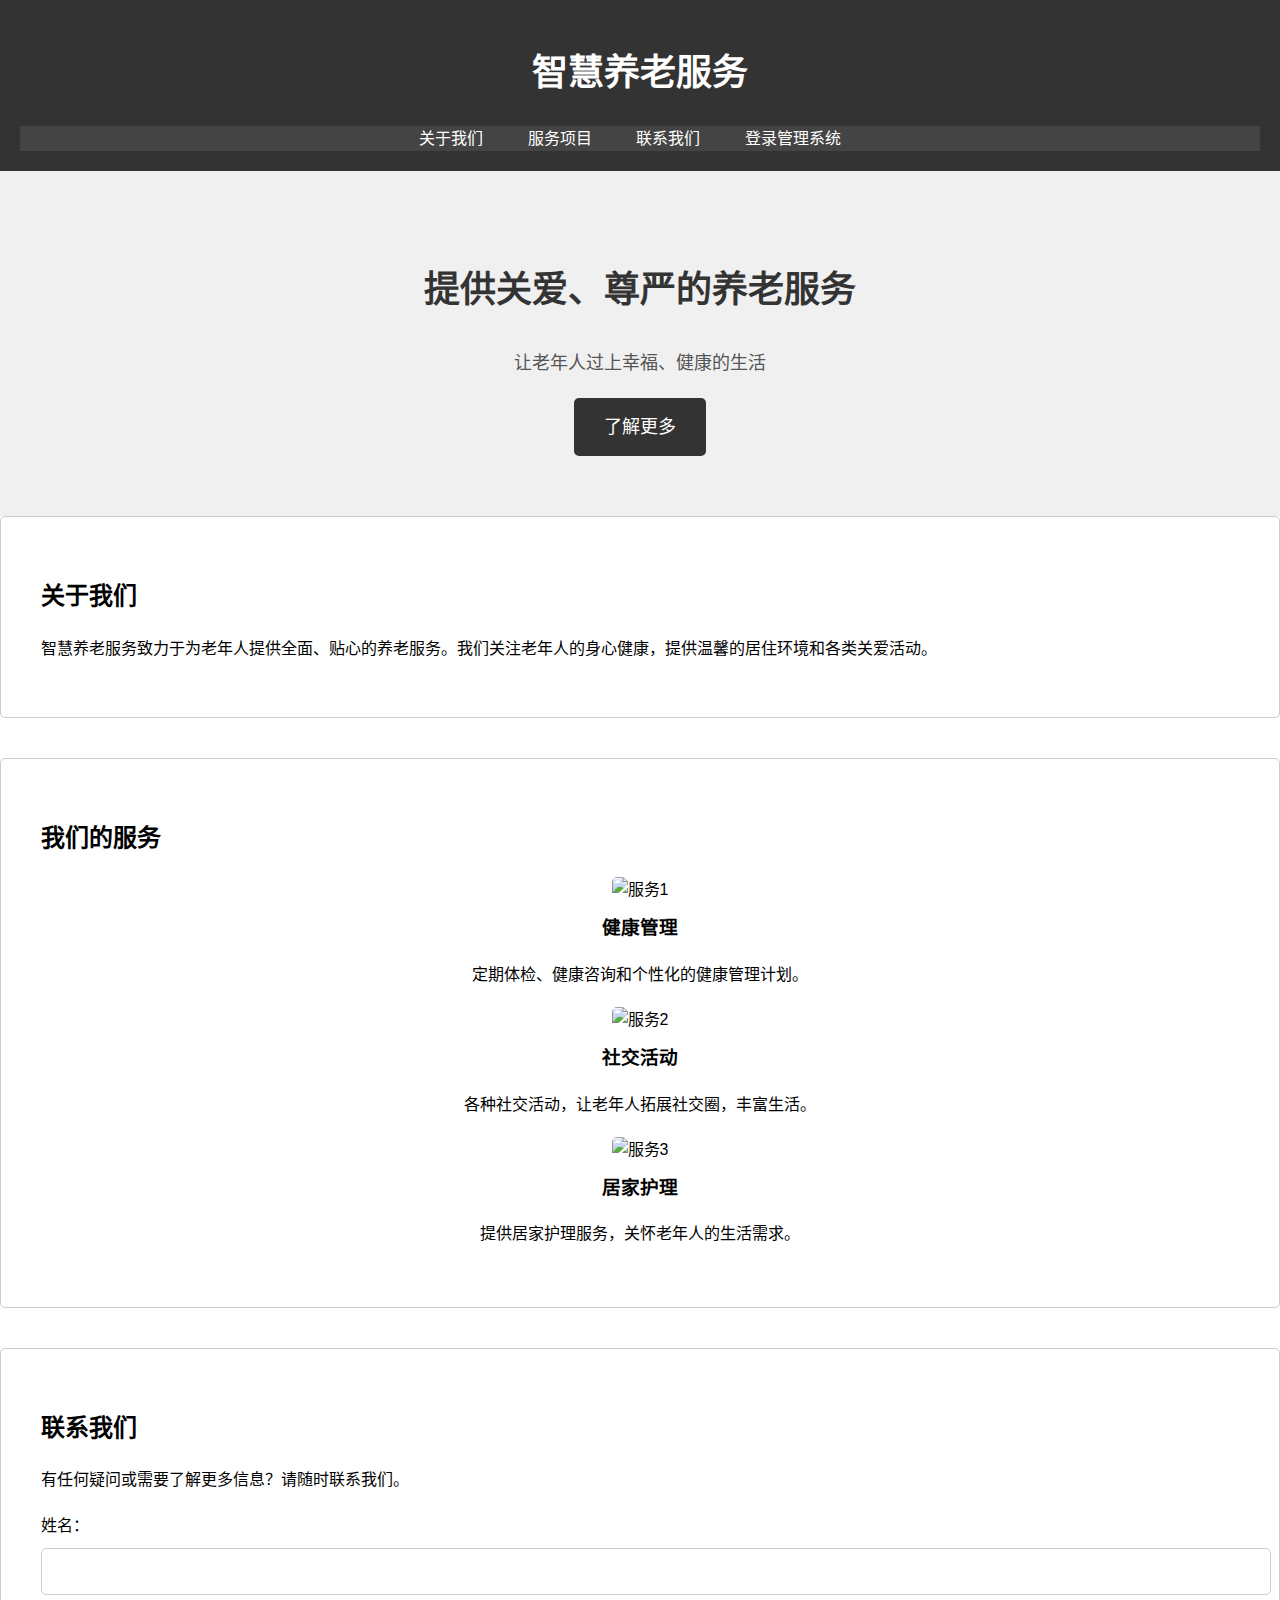
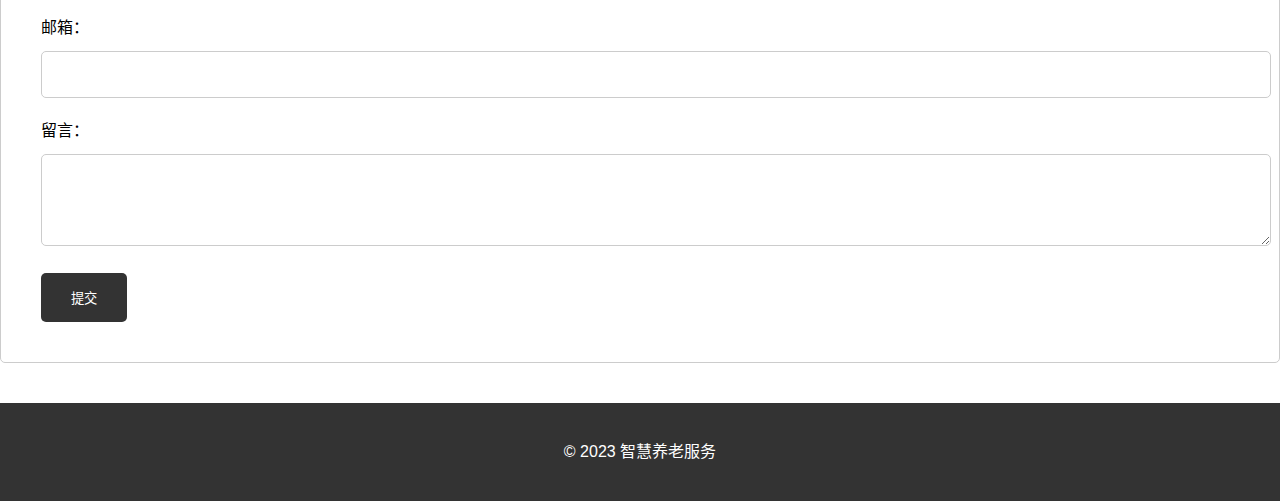
==== commit 507cacaa: "学校作业" ====
--- a/index.html
+++ b/index.html
@@ -1,14 +1,204 @@
 <!DOCTYPE html>
-<html lang="en">
-  <head>
+<html lang="zh-CN">
+
+<head>
     <meta charset="UTF-8">
-    <link rel="icon" href="/favicon.ico">
     <meta name="viewport" content="width=device-width, initial-scale=1.0">
-    <title>Vite App</title>
-    <script type="module" crossorigin src="/assets/index-nMKGcr8z.js"></script>
-    <link rel="stylesheet" crossorigin href="/assets/index-s1Egg_sL.css">
-  </head>
-  <body>
-    <div id="app"></div>
-  </body>
-</html>
+    <title>养老服务首页</title>
+    <!-- <link rel="stylesheet" href="styles.css"> -->
+    <style>
+        body {
+            font-family: 'Arial', sans-serif;
+            font-size: 16px;
+            line-height: 1.6;
+            margin: 0;
+            padding: 0;
+        }
+
+        header {
+            background-color: #333;
+            color: #fff;
+            padding: 20px;
+            text-align: center;
+        }
+
+        header h1 {
+            font-size: 36px;
+        }
+
+        nav {
+            background-color: #444;
+        }
+
+        nav ul {
+            list-style: none;
+            margin: 0;
+            padding: 0;
+            text-align: center;
+        }
+
+        nav ul li {
+            display: inline-block;
+            margin-right: 20px;
+        }
+
+        nav a {
+            color: #fff;
+            text-decoration: none;
+            padding: 10px;
+        }
+
+        section {
+            padding: 40px;
+        }
+
+        #hero {
+            background-color: #f0f0f0;
+            text-align: center;
+            padding: 60px 0;
+        }
+
+        #hero h2 {
+            font-size: 36px;
+            color: #333;
+        }
+
+        #hero p {
+            font-size: 18px;
+            color: #555;
+            margin-bottom: 20px;
+        }
+
+        .cta-button {
+            display: inline-block;
+            padding: 15px 30px;
+            background-color: #333;
+            color: #fff;
+            text-decoration: none;
+            border-radius: 5px;
+            font-size: 18px;
+        }
+
+        #about,
+        #services,
+        #contact {
+            background-color: #fff;
+            border: 1px solid #ccc;
+            border-radius: 5px;
+            margin-bottom: 40px;
+        }
+
+        .service {
+            text-align: center;
+            margin: 20px;
+        }
+
+        .service img {
+            max-width: 100%;
+            height: auto;
+            border-radius: 5px;
+        }
+
+        .service h3 {
+            margin-top: 10px;
+        }
+
+        form {
+            margin-top: 20px;
+        }
+
+        label {
+            display: block;
+            margin-bottom: 10px;
+        }
+
+        input,
+        textarea {
+            width: 100%;
+            padding: 15px;
+            margin-bottom: 20px;
+            border: 1px solid #ccc;
+            border-radius: 5px;
+        }
+
+        button {
+            background-color: #333;
+            color: #fff;
+            padding: 15px 30px;
+            border: none;
+            border-radius: 5px;
+            cursor: pointer;
+        }
+
+        footer {
+            background-color: #333;
+            color: #fff;
+            text-align: center;
+            padding: 20px;
+        }
+    </style>
+</head>
+
+<body>
+    <header>
+        <h1>智慧养老服务</h1>
+        <nav>
+            <ul>
+                <li><a href="#about">关于我们</a></li>
+                <li><a href="#services">服务项目</a></li>
+                <li><a href="#contact">联系我们</a></li>
+                <li><a href="./src/login.html">登录管理系统</a></li>
+            </ul>
+        </nav>
+    </header>
+
+    <section id="hero">
+        <h2>提供关爱、尊严的养老服务</h2>
+        <p>让老年人过上幸福、健康的生活</p>
+        <a href="#services" class="cta-button">了解更多</a>
+    </section>
+
+    <section id="about">
+        <h2>关于我们</h2>
+        <p>智慧养老服务致力于为老年人提供全面、贴心的养老服务。我们关注老年人的身心健康，提供温馨的居住环境和各类关爱活动。</p>
+    </section>
+
+    <section id="services">
+        <h2>我们的服务</h2>
+        <div class="service">
+            <img src="./assets/image/service1.jpg" alt="服务1">
+            <h3>健康管理</h3>
+            <p>定期体检、健康咨询和个性化的健康管理计划。</p>
+        </div>
+        <div class="service">
+            <img src="./assets/image/service2.jpg" alt="服务2">
+            <h3>社交活动</h3>
+            <p>各种社交活动，让老年人拓展社交圈，丰富生活。</p>
+        </div>
+        <div class="service">
+            <img src="./assets/image/service3.jpg" alt="服务3">
+            <h3>居家护理</h3>
+            <p>提供居家护理服务，关怀老年人的生活需求。</p>
+        </div>
+    </section>
+
+    <section id="contact">
+        <h2>联系我们</h2>
+        <p>有任何疑问或需要了解更多信息？请随时联系我们。</p>
+        <form action="submit_form.php" method="post">
+            <label for="name">姓名：</label>
+            <input type="text" id="name" name="name" required>
+            <label for="email">邮箱：</label>
+            <input type="email" id="email" name="email" required>
+            <label for="message">留言：</label>
+            <textarea id="message" name="message" rows="4" required></textarea>
+            <button type="submit">提交</button>
+        </form>
+    </section>
+
+    <footer>
+        <p>&copy; 2023 智慧养老服务</p>
+    </footer>
+</body>
+
+</html>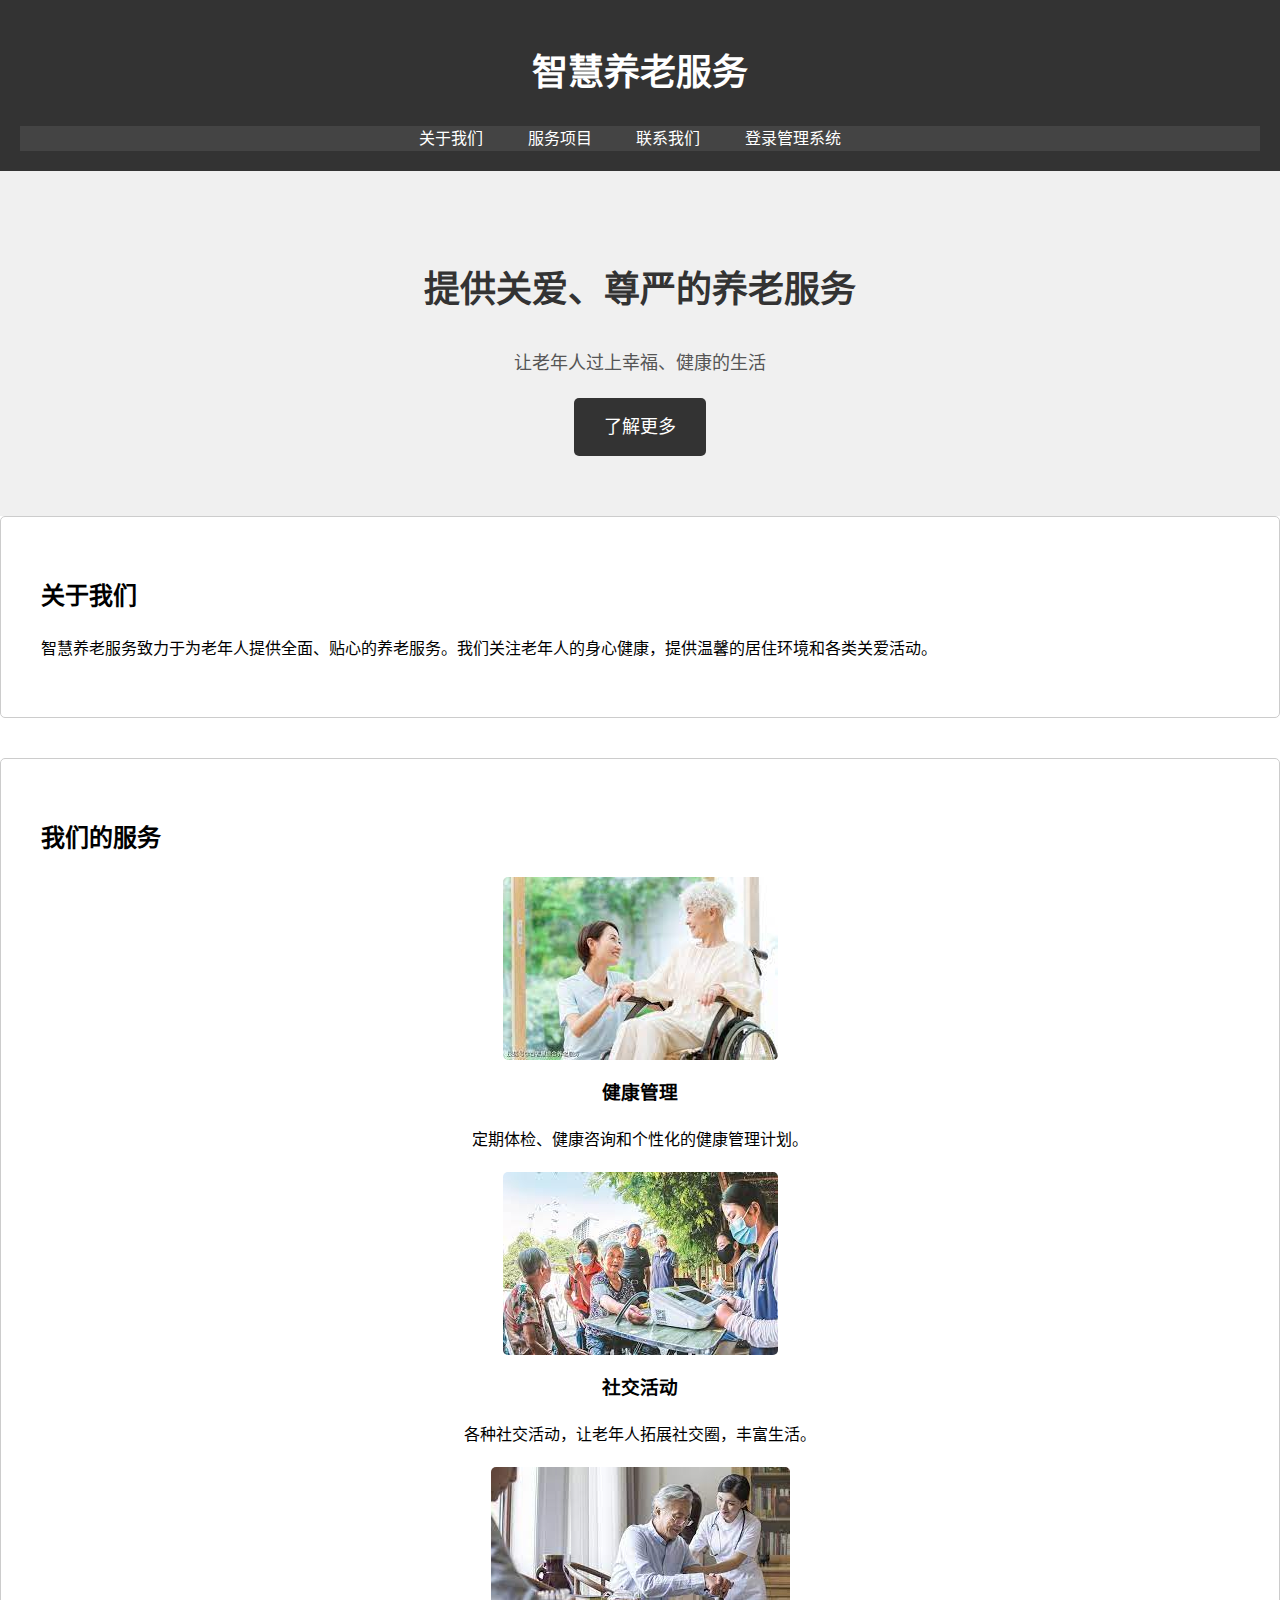
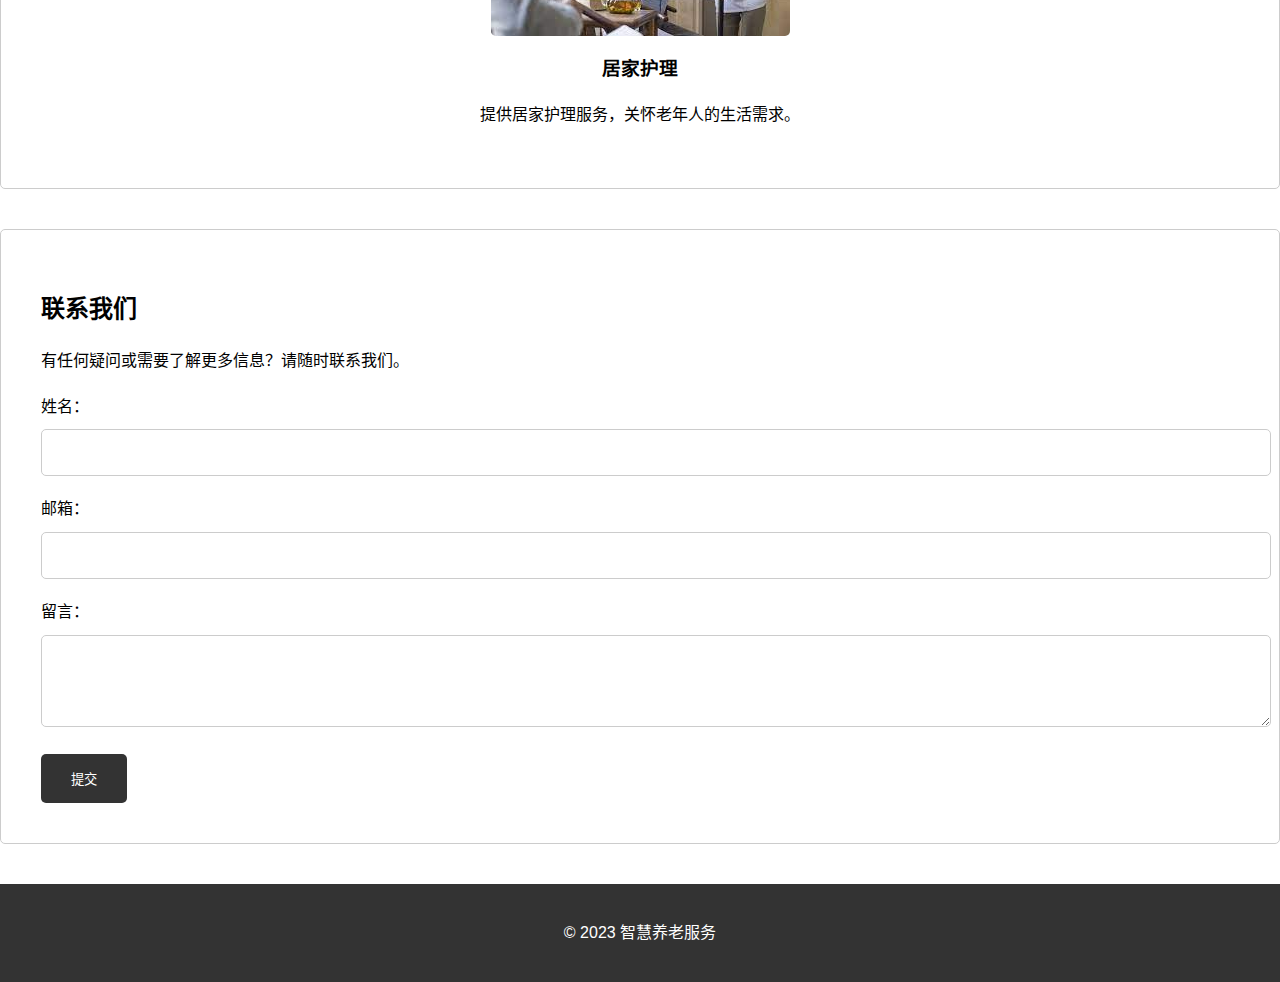
==== commit 9e41af6c: "123" ====
--- a/index.html
+++ b/index.html
@@ -166,17 +166,17 @@
     <section id="services">
         <h2>我们的服务</h2>
         <div class="service">
-            <img src="./assets/image/service1.jpg" alt="服务1">
+            <img src="./src/assets/image/service1.jpg" alt="服务1">
             <h3>健康管理</h3>
             <p>定期体检、健康咨询和个性化的健康管理计划。</p>
         </div>
         <div class="service">
-            <img src="./assets/image/service2.jpg" alt="服务2">
+            <img src="./src/assets/image/service2.jpg" alt="服务2">
             <h3>社交活动</h3>
             <p>各种社交活动，让老年人拓展社交圈，丰富生活。</p>
         </div>
         <div class="service">
-            <img src="./assets/image/service3.jpg" alt="服务3">
+            <img src="./src/assets/image/service3.jpg" alt="服务3">
             <h3>居家护理</h3>
             <p>提供居家护理服务，关怀老年人的生活需求。</p>
         </div>
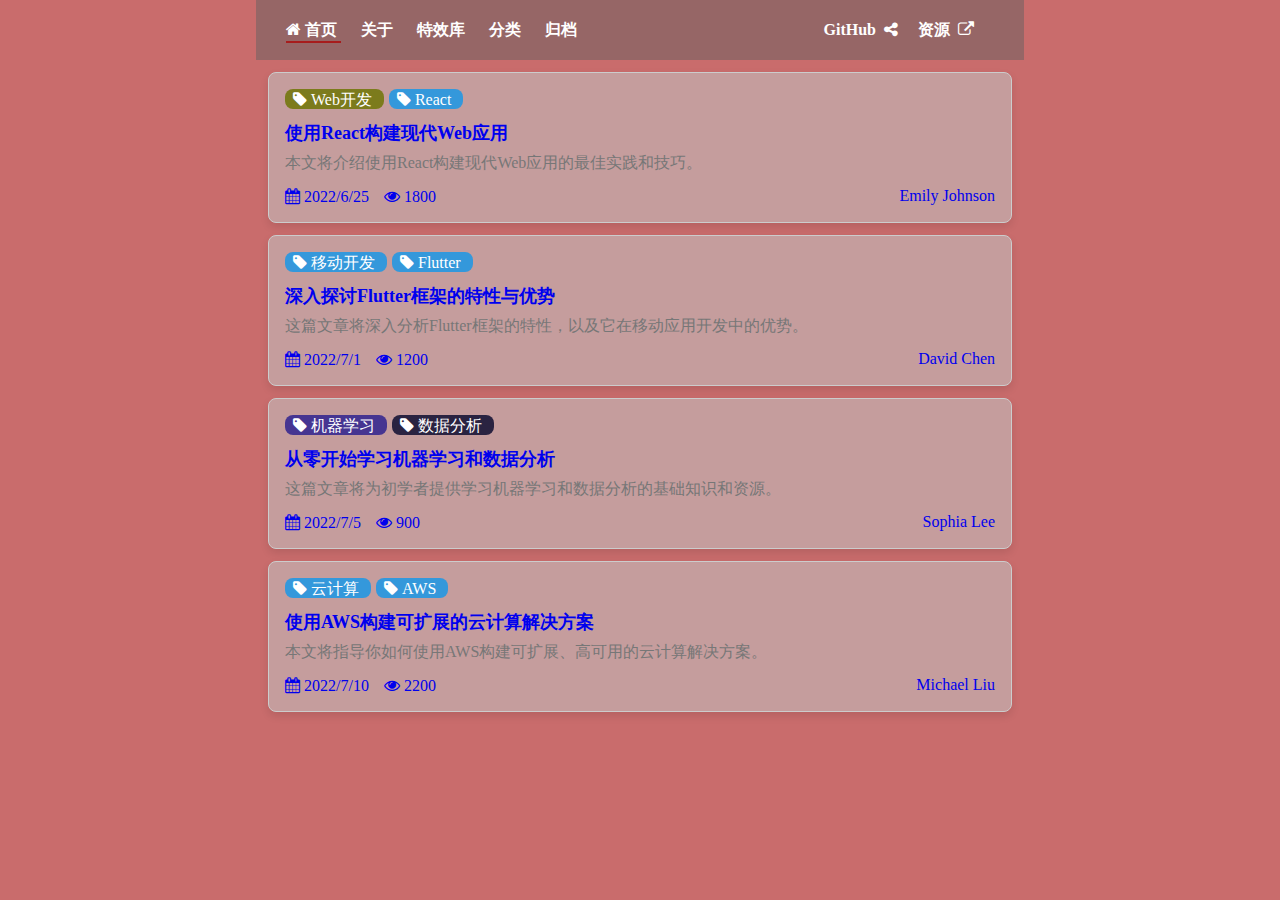
==== commit 582f4dac: "GitHub Actions Auto Builder at 2024-01-17 14:42:48" ====
--- a/index.html
+++ b/index.html
@@ -1,204 +1,17 @@
 <!DOCTYPE html>
-<html lang="zh-CN">
+<html lang="en">
 
 <head>
-    <meta charset="UTF-8">
-    <meta name="viewport" content="width=device-width, initial-scale=1.0">
-    <title>养老服务首页</title>
-    <!-- <link rel="stylesheet" href="styles.css"> -->
-    <style>
-        body {
-            font-family: 'Arial', sans-serif;
-            font-size: 16px;
-            line-height: 1.6;
-            margin: 0;
-            padding: 0;
-        }
-
-        header {
-            background-color: #333;
-            color: #fff;
-            padding: 20px;
-            text-align: center;
-        }
-
-        header h1 {
-            font-size: 36px;
-        }
-
-        nav {
-            background-color: #444;
-        }
-
-        nav ul {
-            list-style: none;
-            margin: 0;
-            padding: 0;
-            text-align: center;
-        }
-
-        nav ul li {
-            display: inline-block;
-            margin-right: 20px;
-        }
-
-        nav a {
-            color: #fff;
-            text-decoration: none;
-            padding: 10px;
-        }
-
-        section {
-            padding: 40px;
-        }
-
-        #hero {
-            background-color: #f0f0f0;
-            text-align: center;
-            padding: 60px 0;
-        }
-
-        #hero h2 {
-            font-size: 36px;
-            color: #333;
-        }
-
-        #hero p {
-            font-size: 18px;
-            color: #555;
-            margin-bottom: 20px;
-        }
-
-        .cta-button {
-            display: inline-block;
-            padding: 15px 30px;
-            background-color: #333;
-            color: #fff;
-            text-decoration: none;
-            border-radius: 5px;
-            font-size: 18px;
-        }
-
-        #about,
-        #services,
-        #contact {
-            background-color: #fff;
-            border: 1px solid #ccc;
-            border-radius: 5px;
-            margin-bottom: 40px;
-        }
-
-        .service {
-            text-align: center;
-            margin: 20px;
-        }
-
-        .service img {
-            max-width: 100%;
-            height: auto;
-            border-radius: 5px;
-        }
-
-        .service h3 {
-            margin-top: 10px;
-        }
-
-        form {
-            margin-top: 20px;
-        }
-
-        label {
-            display: block;
-            margin-bottom: 10px;
-        }
-
-        input,
-        textarea {
-            width: 100%;
-            padding: 15px;
-            margin-bottom: 20px;
-            border: 1px solid #ccc;
-            border-radius: 5px;
-        }
-
-        button {
-            background-color: #333;
-            color: #fff;
-            padding: 15px 30px;
-            border: none;
-            border-radius: 5px;
-            cursor: pointer;
-        }
-
-        footer {
-            background-color: #333;
-            color: #fff;
-            text-align: center;
-            padding: 20px;
-        }
-    </style>
+  <meta charset="UTF-8">
+  <link rel="icon" href="/favicon.ico">
+  <meta name="viewport" content="width=device-width, initial-scale=1.0">
+  <title>ZephyrsPer's Blog</title>
+  <script type="module" crossorigin src="/assets/index-HH4mXSUO.js"></script>
+  <link rel="stylesheet" crossorigin href="/assets/index-F4i0sZWT.css">
 </head>
 
 <body>
-    <header>
-        <h1>智慧养老服务</h1>
-        <nav>
-            <ul>
-                <li><a href="#about">关于我们</a></li>
-                <li><a href="#services">服务项目</a></li>
-                <li><a href="#contact">联系我们</a></li>
-                <li><a href="./src/login.html">登录管理系统</a></li>
-            </ul>
-        </nav>
-    </header>
-
-    <section id="hero">
-        <h2>提供关爱、尊严的养老服务</h2>
-        <p>让老年人过上幸福、健康的生活</p>
-        <a href="#services" class="cta-button">了解更多</a>
-    </section>
-
-    <section id="about">
-        <h2>关于我们</h2>
-        <p>智慧养老服务致力于为老年人提供全面、贴心的养老服务。我们关注老年人的身心健康，提供温馨的居住环境和各类关爱活动。</p>
-    </section>
-
-    <section id="services">
-        <h2>我们的服务</h2>
-        <div class="service">
-            <img src="./src/assets/image/service1.jpg" alt="服务1">
-            <h3>健康管理</h3>
-            <p>定期体检、健康咨询和个性化的健康管理计划。</p>
-        </div>
-        <div class="service">
-            <img src="./src/assets/image/service2.jpg" alt="服务2">
-            <h3>社交活动</h3>
-            <p>各种社交活动，让老年人拓展社交圈，丰富生活。</p>
-        </div>
-        <div class="service">
-            <img src="./src/assets/image/service3.jpg" alt="服务3">
-            <h3>居家护理</h3>
-            <p>提供居家护理服务，关怀老年人的生活需求。</p>
-        </div>
-    </section>
-
-    <section id="contact">
-        <h2>联系我们</h2>
-        <p>有任何疑问或需要了解更多信息？请随时联系我们。</p>
-        <form action="submit_form.php" method="post">
-            <label for="name">姓名：</label>
-            <input type="text" id="name" name="name" required>
-            <label for="email">邮箱：</label>
-            <input type="email" id="email" name="email" required>
-            <label for="message">留言：</label>
-            <textarea id="message" name="message" rows="4" required></textarea>
-            <button type="submit">提交</button>
-        </form>
-    </section>
-
-    <footer>
-        <p>&copy; 2023 智慧养老服务</p>
-    </footer>
+  <div id="app"></div>
 </body>
 
 </html>--- a/assets/index-F4i0sZWT.css
+++ b/assets/index-F4i0sZWT.css
@@ -0,0 +1,4 @@
+*{padding:0;margin:0;box-sizing:border-box;-webkit-user-select:none;user-select:none;list-style:none;text-decoration:none}html,body{min-height:100vh;width:100%;margin:0;overflow-x:hidden;background:#c96c6c}i{line-height:1}.custom-heading{color:#333;margin-bottom:10px}.custom-paragraph{line-height:1.6;font-size:16px}.custom-emphasis{font-style:italic}.custom-blockquote{border-left:2px solid #ccc;padding-left:10px;margin:10px 0}.custom-list{margin-bottom:10px}.custom-list li{margin-bottom:5px}.custom-list ol{list-style-type:decimal}.custom-list ul{list-style-type:disc}.custom-link{color:#007bff;text-decoration:none;cursor:pointer}.custom-link:hover{text-decoration:underline}.custom-image{max-width:100%;margin-bottom:10px}.custom-code-block{background-color:#f8f8f8;padding:10px;border:1px solid #ccc;border-radius:5px;overflow:auto}.custom-delete{text-decoration:line-through}.custom-hr{border-top:1px solid #ccc;margin:20px 0}/*!
+*  Font Awesome 4.7.0 by @davegandy - http://fontawesome.io - @fontawesome
+*  License - http://fontawesome.io/license (Font: SIL OFL 1.1, CSS: MIT License)
+*/@font-face{font-family:FontAwesome;src:url(/assets/fontawesome-webfont-BuWBOUu1.eot?v=4.7.0);src:url(/assets/fontawesome-webfont-BuWBOUu1.eot?#iefix&v=4.7.0) format("embedded-opentype"),url(/assets/fontawesome-webfont-fo5IWH5D.woff2?v=4.7.0) format("woff2"),url(/assets/fontawesome-webfont-gyuW7eKX.woff?v=4.7.0) format("woff"),url(/assets/fontawesome-webfont-kAyvDFN2.ttf?v=4.7.0) format("truetype"),url(/assets/fontawesome-webfont-9d686-IE.svg?v=4.7.0#fontawesomeregular) format("svg");font-weight:400;font-style:normal}.fa{display:inline-block;font: 14px/1 FontAwesome;font-size:inherit;text-rendering:auto;-webkit-font-smoothing:antialiased;-moz-osx-font-smoothing:grayscale}.fa-lg{font-size:1.33333333em;line-height:.75em;vertical-align:-15%}.fa-2x{font-size:2em}.fa-3x{font-size:3em}.fa-4x{font-size:4em}.fa-5x{font-size:5em}.fa-fw{width:1.28571429em;text-align:center}.fa-ul{padding-left:0;margin-left:2.14285714em;list-style-type:none}.fa-ul>li{position:relative}.fa-li{position:absolute;left:-2.14285714em;width:2.14285714em;top:.14285714em;text-align:center}.fa-li.fa-lg{left:-1.85714286em}.fa-border{padding:.2em .25em .15em;border:solid .08em #eee;border-radius:.1em}.fa-pull-left{float:left}.fa-pull-right{float:right}.fa.fa-pull-left{margin-right:.3em}.fa.fa-pull-right{margin-left:.3em}.pull-right{float:right}.pull-left{float:left}.fa.pull-left{margin-right:.3em}.fa.pull-right{margin-left:.3em}.fa-spin{-webkit-animation:fa-spin 2s infinite linear;animation:fa-spin 2s infinite linear}.fa-pulse{-webkit-animation:fa-spin 1s infinite steps(8);animation:fa-spin 1s infinite steps(8)}@-webkit-keyframes fa-spin{0%{-webkit-transform:rotate(0deg);transform:rotate(0)}to{-webkit-transform:rotate(359deg);transform:rotate(359deg)}}@keyframes fa-spin{0%{-webkit-transform:rotate(0deg);transform:rotate(0)}to{-webkit-transform:rotate(359deg);transform:rotate(359deg)}}.fa-rotate-90{-ms-filter:"progid:DXImageTransform.Microsoft.BasicImage(rotation=1)";-webkit-transform:rotate(90deg);-ms-transform:rotate(90deg);transform:rotate(90deg)}.fa-rotate-180{-ms-filter:"progid:DXImageTransform.Microsoft.BasicImage(rotation=2)";-webkit-transform:rotate(180deg);-ms-transform:rotate(180deg);transform:rotate(180deg)}.fa-rotate-270{-ms-filter:"progid:DXImageTransform.Microsoft.BasicImage(rotation=3)";-webkit-transform:rotate(270deg);-ms-transform:rotate(270deg);transform:rotate(270deg)}.fa-flip-horizontal{-ms-filter:"progid:DXImageTransform.Microsoft.BasicImage(rotation=0, mirror=1)";-webkit-transform:scale(-1,1);-ms-transform:scale(-1,1);transform:scaleX(-1)}.fa-flip-vertical{-ms-filter:"progid:DXImageTransform.Microsoft.BasicImage(rotation=2, mirror=1)";-webkit-transform:scale(1,-1);-ms-transform:scale(1,-1);transform:scaleY(-1)}:root .fa-rotate-90,:root .fa-rotate-180,:root .fa-rotate-270,:root .fa-flip-horizontal,:root .fa-flip-vertical{filter:none}.fa-stack{position:relative;display:inline-block;width:2em;height:2em;line-height:2em;vertical-align:middle}.fa-stack-1x,.fa-stack-2x{position:absolute;left:0;width:100%;text-align:center}.fa-stack-1x{line-height:inherit}.fa-stack-2x{font-size:2em}.fa-inverse{color:#fff}.fa-glass:before{content:""}.fa-music:before{content:""}.fa-search:before{content:""}.fa-envelope-o:before{content:""}.fa-heart:before{content:""}.fa-star:before{content:""}.fa-star-o:before{content:""}.fa-user:before{content:""}.fa-film:before{content:""}.fa-th-large:before{content:""}.fa-th:before{content:""}.fa-th-list:before{content:""}.fa-check:before{content:""}.fa-remove:before,.fa-close:before,.fa-times:before{content:""}.fa-search-plus:before{content:""}.fa-search-minus:before{content:""}.fa-power-off:before{content:""}.fa-signal:before{content:""}.fa-gear:before,.fa-cog:before{content:""}.fa-trash-o:before{content:""}.fa-home:before{content:""}.fa-file-o:before{content:""}.fa-clock-o:before{content:""}.fa-road:before{content:""}.fa-download:before{content:""}.fa-arrow-circle-o-down:before{content:""}.fa-arrow-circle-o-up:before{content:""}.fa-inbox:before{content:""}.fa-play-circle-o:before{content:""}.fa-rotate-right:before,.fa-repeat:before{content:""}.fa-refresh:before{content:""}.fa-list-alt:before{content:""}.fa-lock:before{content:""}.fa-flag:before{content:""}.fa-headphones:before{content:""}.fa-volume-off:before{content:""}.fa-volume-down:before{content:""}.fa-volume-up:before{content:""}.fa-qrcode:before{content:""}.fa-barcode:before{content:""}.fa-tag:before{content:""}.fa-tags:before{content:""}.fa-book:before{content:""}.fa-bookmark:before{content:""}.fa-print:before{content:""}.fa-camera:before{content:""}.fa-font:before{content:""}.fa-bold:before{content:""}.fa-italic:before{content:""}.fa-text-height:before{content:""}.fa-text-width:before{content:""}.fa-align-left:before{content:""}.fa-align-center:before{content:""}.fa-align-right:before{content:""}.fa-align-justify:before{content:""}.fa-list:before{content:""}.fa-dedent:before,.fa-outdent:before{content:""}.fa-indent:before{content:""}.fa-video-camera:before{content:""}.fa-photo:before,.fa-image:before,.fa-picture-o:before{content:""}.fa-pencil:before{content:""}.fa-map-marker:before{content:""}.fa-adjust:before{content:""}.fa-tint:before{content:""}.fa-edit:before,.fa-pencil-square-o:before{content:""}.fa-share-square-o:before{content:""}.fa-check-square-o:before{content:""}.fa-arrows:before{content:""}.fa-step-backward:before{content:""}.fa-fast-backward:before{content:""}.fa-backward:before{content:""}.fa-play:before{content:""}.fa-pause:before{content:""}.fa-stop:before{content:""}.fa-forward:before{content:""}.fa-fast-forward:before{content:""}.fa-step-forward:before{content:""}.fa-eject:before{content:""}.fa-chevron-left:before{content:""}.fa-chevron-right:before{content:""}.fa-plus-circle:before{content:""}.fa-minus-circle:before{content:""}.fa-times-circle:before{content:""}.fa-check-circle:before{content:""}.fa-question-circle:before{content:""}.fa-info-circle:before{content:""}.fa-crosshairs:before{content:""}.fa-times-circle-o:before{content:""}.fa-check-circle-o:before{content:""}.fa-ban:before{content:""}.fa-arrow-left:before{content:""}.fa-arrow-right:before{content:""}.fa-arrow-up:before{content:""}.fa-arrow-down:before{content:""}.fa-mail-forward:before,.fa-share:before{content:""}.fa-expand:before{content:""}.fa-compress:before{content:""}.fa-plus:before{content:""}.fa-minus:before{content:""}.fa-asterisk:before{content:""}.fa-exclamation-circle:before{content:""}.fa-gift:before{content:""}.fa-leaf:before{content:""}.fa-fire:before{content:""}.fa-eye:before{content:""}.fa-eye-slash:before{content:""}.fa-warning:before,.fa-exclamation-triangle:before{content:""}.fa-plane:before{content:""}.fa-calendar:before{content:""}.fa-random:before{content:""}.fa-comment:before{content:""}.fa-magnet:before{content:""}.fa-chevron-up:before{content:""}.fa-chevron-down:before{content:""}.fa-retweet:before{content:""}.fa-shopping-cart:before{content:""}.fa-folder:before{content:""}.fa-folder-open:before{content:""}.fa-arrows-v:before{content:""}.fa-arrows-h:before{content:""}.fa-bar-chart-o:before,.fa-bar-chart:before{content:""}.fa-twitter-square:before{content:""}.fa-facebook-square:before{content:""}.fa-camera-retro:before{content:""}.fa-key:before{content:""}.fa-gears:before,.fa-cogs:before{content:""}.fa-comments:before{content:""}.fa-thumbs-o-up:before{content:""}.fa-thumbs-o-down:before{content:""}.fa-star-half:before{content:""}.fa-heart-o:before{content:""}.fa-sign-out:before{content:""}.fa-linkedin-square:before{content:""}.fa-thumb-tack:before{content:""}.fa-external-link:before{content:""}.fa-sign-in:before{content:""}.fa-trophy:before{content:""}.fa-github-square:before{content:""}.fa-upload:before{content:""}.fa-lemon-o:before{content:""}.fa-phone:before{content:""}.fa-square-o:before{content:""}.fa-bookmark-o:before{content:""}.fa-phone-square:before{content:""}.fa-twitter:before{content:""}.fa-facebook-f:before,.fa-facebook:before{content:""}.fa-github:before{content:""}.fa-unlock:before{content:""}.fa-credit-card:before{content:""}.fa-feed:before,.fa-rss:before{content:""}.fa-hdd-o:before{content:""}.fa-bullhorn:before{content:""}.fa-bell:before{content:""}.fa-certificate:before{content:""}.fa-hand-o-right:before{content:""}.fa-hand-o-left:before{content:""}.fa-hand-o-up:before{content:""}.fa-hand-o-down:before{content:""}.fa-arrow-circle-left:before{content:""}.fa-arrow-circle-right:before{content:""}.fa-arrow-circle-up:before{content:""}.fa-arrow-circle-down:before{content:""}.fa-globe:before{content:""}.fa-wrench:before{content:""}.fa-tasks:before{content:""}.fa-filter:before{content:""}.fa-briefcase:before{content:""}.fa-arrows-alt:before{content:""}.fa-group:before,.fa-users:before{content:""}.fa-chain:before,.fa-link:before{content:""}.fa-cloud:before{content:""}.fa-flask:before{content:""}.fa-cut:before,.fa-scissors:before{content:""}.fa-copy:before,.fa-files-o:before{content:""}.fa-paperclip:before{content:""}.fa-save:before,.fa-floppy-o:before{content:""}.fa-square:before{content:""}.fa-navicon:before,.fa-reorder:before,.fa-bars:before{content:""}.fa-list-ul:before{content:""}.fa-list-ol:before{content:""}.fa-strikethrough:before{content:""}.fa-underline:before{content:""}.fa-table:before{content:""}.fa-magic:before{content:""}.fa-truck:before{content:""}.fa-pinterest:before{content:""}.fa-pinterest-square:before{content:""}.fa-google-plus-square:before{content:""}.fa-google-plus:before{content:""}.fa-money:before{content:""}.fa-caret-down:before{content:""}.fa-caret-up:before{content:""}.fa-caret-left:before{content:""}.fa-caret-right:before{content:""}.fa-columns:before{content:""}.fa-unsorted:before,.fa-sort:before{content:""}.fa-sort-down:before,.fa-sort-desc:before{content:""}.fa-sort-up:before,.fa-sort-asc:before{content:""}.fa-envelope:before{content:""}.fa-linkedin:before{content:""}.fa-rotate-left:before,.fa-undo:before{content:""}.fa-legal:before,.fa-gavel:before{content:""}.fa-dashboard:before,.fa-tachometer:before{content:""}.fa-comment-o:before{content:""}.fa-comments-o:before{content:""}.fa-flash:before,.fa-bolt:before{content:""}.fa-sitemap:before{content:""}.fa-umbrella:before{content:""}.fa-paste:before,.fa-clipboard:before{content:""}.fa-lightbulb-o:before{content:""}.fa-exchange:before{content:""}.fa-cloud-download:before{content:""}.fa-cloud-upload:before{content:""}.fa-user-md:before{content:""}.fa-stethoscope:before{content:""}.fa-suitcase:before{content:""}.fa-bell-o:before{content:""}.fa-coffee:before{content:""}.fa-cutlery:before{content:""}.fa-file-text-o:before{content:""}.fa-building-o:before{content:""}.fa-hospital-o:before{content:""}.fa-ambulance:before{content:""}.fa-medkit:before{content:""}.fa-fighter-jet:before{content:""}.fa-beer:before{content:""}.fa-h-square:before{content:""}.fa-plus-square:before{content:""}.fa-angle-double-left:before{content:""}.fa-angle-double-right:before{content:""}.fa-angle-double-up:before{content:""}.fa-angle-double-down:before{content:""}.fa-angle-left:before{content:""}.fa-angle-right:before{content:""}.fa-angle-up:before{content:""}.fa-angle-down:before{content:""}.fa-desktop:before{content:""}.fa-laptop:before{content:""}.fa-tablet:before{content:""}.fa-mobile-phone:before,.fa-mobile:before{content:""}.fa-circle-o:before{content:""}.fa-quote-left:before{content:""}.fa-quote-right:before{content:""}.fa-spinner:before{content:""}.fa-circle:before{content:""}.fa-mail-reply:before,.fa-reply:before{content:""}.fa-github-alt:before{content:""}.fa-folder-o:before{content:""}.fa-folder-open-o:before{content:""}.fa-smile-o:before{content:""}.fa-frown-o:before{content:""}.fa-meh-o:before{content:""}.fa-gamepad:before{content:""}.fa-keyboard-o:before{content:""}.fa-flag-o:before{content:""}.fa-flag-checkered:before{content:""}.fa-terminal:before{content:""}.fa-code:before{content:""}.fa-mail-reply-all:before,.fa-reply-all:before{content:""}.fa-star-half-empty:before,.fa-star-half-full:before,.fa-star-half-o:before{content:""}.fa-location-arrow:before{content:""}.fa-crop:before{content:""}.fa-code-fork:before{content:""}.fa-unlink:before,.fa-chain-broken:before{content:""}.fa-question:before{content:""}.fa-info:before{content:""}.fa-exclamation:before{content:""}.fa-superscript:before{content:""}.fa-subscript:before{content:""}.fa-eraser:before{content:""}.fa-puzzle-piece:before{content:""}.fa-microphone:before{content:""}.fa-microphone-slash:before{content:""}.fa-shield:before{content:""}.fa-calendar-o:before{content:""}.fa-fire-extinguisher:before{content:""}.fa-rocket:before{content:""}.fa-maxcdn:before{content:""}.fa-chevron-circle-left:before{content:""}.fa-chevron-circle-right:before{content:""}.fa-chevron-circle-up:before{content:""}.fa-chevron-circle-down:before{content:""}.fa-html5:before{content:""}.fa-css3:before{content:""}.fa-anchor:before{content:""}.fa-unlock-alt:before{content:""}.fa-bullseye:before{content:""}.fa-ellipsis-h:before{content:""}.fa-ellipsis-v:before{content:""}.fa-rss-square:before{content:""}.fa-play-circle:before{content:""}.fa-ticket:before{content:""}.fa-minus-square:before{content:""}.fa-minus-square-o:before{content:""}.fa-level-up:before{content:""}.fa-level-down:before{content:""}.fa-check-square:before{content:""}.fa-pencil-square:before{content:""}.fa-external-link-square:before{content:""}.fa-share-square:before{content:""}.fa-compass:before{content:""}.fa-toggle-down:before,.fa-caret-square-o-down:before{content:""}.fa-toggle-up:before,.fa-caret-square-o-up:before{content:""}.fa-toggle-right:before,.fa-caret-square-o-right:before{content:""}.fa-euro:before,.fa-eur:before{content:""}.fa-gbp:before{content:""}.fa-dollar:before,.fa-usd:before{content:""}.fa-rupee:before,.fa-inr:before{content:""}.fa-cny:before,.fa-rmb:before,.fa-yen:before,.fa-jpy:before{content:""}.fa-ruble:before,.fa-rouble:before,.fa-rub:before{content:""}.fa-won:before,.fa-krw:before{content:""}.fa-bitcoin:before,.fa-btc:before{content:""}.fa-file:before{content:""}.fa-file-text:before{content:""}.fa-sort-alpha-asc:before{content:""}.fa-sort-alpha-desc:before{content:""}.fa-sort-amount-asc:before{content:""}.fa-sort-amount-desc:before{content:""}.fa-sort-numeric-asc:before{content:""}.fa-sort-numeric-desc:before{content:""}.fa-thumbs-up:before{content:""}.fa-thumbs-down:before{content:""}.fa-youtube-square:before{content:""}.fa-youtube:before{content:""}.fa-xing:before{content:""}.fa-xing-square:before{content:""}.fa-youtube-play:before{content:""}.fa-dropbox:before{content:""}.fa-stack-overflow:before{content:""}.fa-instagram:before{content:""}.fa-flickr:before{content:""}.fa-adn:before{content:""}.fa-bitbucket:before{content:""}.fa-bitbucket-square:before{content:""}.fa-tumblr:before{content:""}.fa-tumblr-square:before{content:""}.fa-long-arrow-down:before{content:""}.fa-long-arrow-up:before{content:""}.fa-long-arrow-left:before{content:""}.fa-long-arrow-right:before{content:""}.fa-apple:before{content:""}.fa-windows:before{content:""}.fa-android:before{content:""}.fa-linux:before{content:""}.fa-dribbble:before{content:""}.fa-skype:before{content:""}.fa-foursquare:before{content:""}.fa-trello:before{content:""}.fa-female:before{content:""}.fa-male:before{content:""}.fa-gittip:before,.fa-gratipay:before{content:""}.fa-sun-o:before{content:""}.fa-moon-o:before{content:""}.fa-archive:before{content:""}.fa-bug:before{content:""}.fa-vk:before{content:""}.fa-weibo:before{content:""}.fa-renren:before{content:""}.fa-pagelines:before{content:""}.fa-stack-exchange:before{content:""}.fa-arrow-circle-o-right:before{content:""}.fa-arrow-circle-o-left:before{content:""}.fa-toggle-left:before,.fa-caret-square-o-left:before{content:""}.fa-dot-circle-o:before{content:""}.fa-wheelchair:before{content:""}.fa-vimeo-square:before{content:""}.fa-turkish-lira:before,.fa-try:before{content:""}.fa-plus-square-o:before{content:""}.fa-space-shuttle:before{content:""}.fa-slack:before{content:""}.fa-envelope-square:before{content:""}.fa-wordpress:before{content:""}.fa-openid:before{content:""}.fa-institution:before,.fa-bank:before,.fa-university:before{content:""}.fa-mortar-board:before,.fa-graduation-cap:before{content:""}.fa-yahoo:before{content:""}.fa-google:before{content:""}.fa-reddit:before{content:""}.fa-reddit-square:before{content:""}.fa-stumbleupon-circle:before{content:""}.fa-stumbleupon:before{content:""}.fa-delicious:before{content:""}.fa-digg:before{content:""}.fa-pied-piper-pp:before{content:""}.fa-pied-piper-alt:before{content:""}.fa-drupal:before{content:""}.fa-joomla:before{content:""}.fa-language:before{content:""}.fa-fax:before{content:""}.fa-building:before{content:""}.fa-child:before{content:""}.fa-paw:before{content:""}.fa-spoon:before{content:""}.fa-cube:before{content:""}.fa-cubes:before{content:""}.fa-behance:before{content:""}.fa-behance-square:before{content:""}.fa-steam:before{content:""}.fa-steam-square:before{content:""}.fa-recycle:before{content:""}.fa-automobile:before,.fa-car:before{content:""}.fa-cab:before,.fa-taxi:before{content:""}.fa-tree:before{content:""}.fa-spotify:before{content:""}.fa-deviantart:before{content:""}.fa-soundcloud:before{content:""}.fa-database:before{content:""}.fa-file-pdf-o:before{content:""}.fa-file-word-o:before{content:""}.fa-file-excel-o:before{content:""}.fa-file-powerpoint-o:before{content:""}.fa-file-photo-o:before,.fa-file-picture-o:before,.fa-file-image-o:before{content:""}.fa-file-zip-o:before,.fa-file-archive-o:before{content:""}.fa-file-sound-o:before,.fa-file-audio-o:before{content:""}.fa-file-movie-o:before,.fa-file-video-o:before{content:""}.fa-file-code-o:before{content:""}.fa-vine:before{content:""}.fa-codepen:before{content:""}.fa-jsfiddle:before{content:""}.fa-life-bouy:before,.fa-life-buoy:before,.fa-life-saver:before,.fa-support:before,.fa-life-ring:before{content:""}.fa-circle-o-notch:before{content:""}.fa-ra:before,.fa-resistance:before,.fa-rebel:before{content:""}.fa-ge:before,.fa-empire:before{content:""}.fa-git-square:before{content:""}.fa-git:before{content:""}.fa-y-combinator-square:before,.fa-yc-square:before,.fa-hacker-news:before{content:""}.fa-tencent-weibo:before{content:""}.fa-qq:before{content:""}.fa-wechat:before,.fa-weixin:before{content:""}.fa-send:before,.fa-paper-plane:before{content:""}.fa-send-o:before,.fa-paper-plane-o:before{content:""}.fa-history:before{content:""}.fa-circle-thin:before{content:""}.fa-header:before{content:""}.fa-paragraph:before{content:""}.fa-sliders:before{content:""}.fa-share-alt:before{content:""}.fa-share-alt-square:before{content:""}.fa-bomb:before{content:""}.fa-soccer-ball-o:before,.fa-futbol-o:before{content:""}.fa-tty:before{content:""}.fa-binoculars:before{content:""}.fa-plug:before{content:""}.fa-slideshare:before{content:""}.fa-twitch:before{content:""}.fa-yelp:before{content:""}.fa-newspaper-o:before{content:""}.fa-wifi:before{content:""}.fa-calculator:before{content:""}.fa-paypal:before{content:""}.fa-google-wallet:before{content:""}.fa-cc-visa:before{content:""}.fa-cc-mastercard:before{content:""}.fa-cc-discover:before{content:""}.fa-cc-amex:before{content:""}.fa-cc-paypal:before{content:""}.fa-cc-stripe:before{content:""}.fa-bell-slash:before{content:""}.fa-bell-slash-o:before{content:""}.fa-trash:before{content:""}.fa-copyright:before{content:""}.fa-at:before{content:""}.fa-eyedropper:before{content:""}.fa-paint-brush:before{content:""}.fa-birthday-cake:before{content:""}.fa-area-chart:before{content:""}.fa-pie-chart:before{content:""}.fa-line-chart:before{content:""}.fa-lastfm:before{content:""}.fa-lastfm-square:before{content:""}.fa-toggle-off:before{content:""}.fa-toggle-on:before{content:""}.fa-bicycle:before{content:""}.fa-bus:before{content:""}.fa-ioxhost:before{content:""}.fa-angellist:before{content:""}.fa-cc:before{content:""}.fa-shekel:before,.fa-sheqel:before,.fa-ils:before{content:""}.fa-meanpath:before{content:""}.fa-buysellads:before{content:""}.fa-connectdevelop:before{content:""}.fa-dashcube:before{content:""}.fa-forumbee:before{content:""}.fa-leanpub:before{content:""}.fa-sellsy:before{content:""}.fa-shirtsinbulk:before{content:""}.fa-simplybuilt:before{content:""}.fa-skyatlas:before{content:""}.fa-cart-plus:before{content:""}.fa-cart-arrow-down:before{content:""}.fa-diamond:before{content:""}.fa-ship:before{content:""}.fa-user-secret:before{content:""}.fa-motorcycle:before{content:""}.fa-street-view:before{content:""}.fa-heartbeat:before{content:""}.fa-venus:before{content:""}.fa-mars:before{content:""}.fa-mercury:before{content:""}.fa-intersex:before,.fa-transgender:before{content:""}.fa-transgender-alt:before{content:""}.fa-venus-double:before{content:""}.fa-mars-double:before{content:""}.fa-venus-mars:before{content:""}.fa-mars-stroke:before{content:""}.fa-mars-stroke-v:before{content:""}.fa-mars-stroke-h:before{content:""}.fa-neuter:before{content:""}.fa-genderless:before{content:""}.fa-facebook-official:before{content:""}.fa-pinterest-p:before{content:""}.fa-whatsapp:before{content:""}.fa-server:before{content:""}.fa-user-plus:before{content:""}.fa-user-times:before{content:""}.fa-hotel:before,.fa-bed:before{content:""}.fa-viacoin:before{content:""}.fa-train:before{content:""}.fa-subway:before{content:""}.fa-medium:before{content:""}.fa-yc:before,.fa-y-combinator:before{content:""}.fa-optin-monster:before{content:""}.fa-opencart:before{content:""}.fa-expeditedssl:before{content:""}.fa-battery-4:before,.fa-battery:before,.fa-battery-full:before{content:""}.fa-battery-3:before,.fa-battery-three-quarters:before{content:""}.fa-battery-2:before,.fa-battery-half:before{content:""}.fa-battery-1:before,.fa-battery-quarter:before{content:""}.fa-battery-0:before,.fa-battery-empty:before{content:""}.fa-mouse-pointer:before{content:""}.fa-i-cursor:before{content:""}.fa-object-group:before{content:""}.fa-object-ungroup:before{content:""}.fa-sticky-note:before{content:""}.fa-sticky-note-o:before{content:""}.fa-cc-jcb:before{content:""}.fa-cc-diners-club:before{content:""}.fa-clone:before{content:""}.fa-balance-scale:before{content:""}.fa-hourglass-o:before{content:""}.fa-hourglass-1:before,.fa-hourglass-start:before{content:""}.fa-hourglass-2:before,.fa-hourglass-half:before{content:""}.fa-hourglass-3:before,.fa-hourglass-end:before{content:""}.fa-hourglass:before{content:""}.fa-hand-grab-o:before,.fa-hand-rock-o:before{content:""}.fa-hand-stop-o:before,.fa-hand-paper-o:before{content:""}.fa-hand-scissors-o:before{content:""}.fa-hand-lizard-o:before{content:""}.fa-hand-spock-o:before{content:""}.fa-hand-pointer-o:before{content:""}.fa-hand-peace-o:before{content:""}.fa-trademark:before{content:""}.fa-registered:before{content:""}.fa-creative-commons:before{content:""}.fa-gg:before{content:""}.fa-gg-circle:before{content:""}.fa-tripadvisor:before{content:""}.fa-odnoklassniki:before{content:""}.fa-odnoklassniki-square:before{content:""}.fa-get-pocket:before{content:""}.fa-wikipedia-w:before{content:""}.fa-safari:before{content:""}.fa-chrome:before{content:""}.fa-firefox:before{content:""}.fa-opera:before{content:""}.fa-internet-explorer:before{content:""}.fa-tv:before,.fa-television:before{content:""}.fa-contao:before{content:""}.fa-500px:before{content:""}.fa-amazon:before{content:""}.fa-calendar-plus-o:before{content:""}.fa-calendar-minus-o:before{content:""}.fa-calendar-times-o:before{content:""}.fa-calendar-check-o:before{content:""}.fa-industry:before{content:""}.fa-map-pin:before{content:""}.fa-map-signs:before{content:""}.fa-map-o:before{content:""}.fa-map:before{content:""}.fa-commenting:before{content:""}.fa-commenting-o:before{content:""}.fa-houzz:before{content:""}.fa-vimeo:before{content:""}.fa-black-tie:before{content:""}.fa-fonticons:before{content:""}.fa-reddit-alien:before{content:""}.fa-edge:before{content:""}.fa-credit-card-alt:before{content:""}.fa-codiepie:before{content:""}.fa-modx:before{content:""}.fa-fort-awesome:before{content:""}.fa-usb:before{content:""}.fa-product-hunt:before{content:""}.fa-mixcloud:before{content:""}.fa-scribd:before{content:""}.fa-pause-circle:before{content:""}.fa-pause-circle-o:before{content:""}.fa-stop-circle:before{content:""}.fa-stop-circle-o:before{content:""}.fa-shopping-bag:before{content:""}.fa-shopping-basket:before{content:""}.fa-hashtag:before{content:""}.fa-bluetooth:before{content:""}.fa-bluetooth-b:before{content:""}.fa-percent:before{content:""}.fa-gitlab:before{content:""}.fa-wpbeginner:before{content:""}.fa-wpforms:before{content:""}.fa-envira:before{content:""}.fa-universal-access:before{content:""}.fa-wheelchair-alt:before{content:""}.fa-question-circle-o:before{content:""}.fa-blind:before{content:""}.fa-audio-description:before{content:""}.fa-volume-control-phone:before{content:""}.fa-braille:before{content:""}.fa-assistive-listening-systems:before{content:""}.fa-asl-interpreting:before,.fa-american-sign-language-interpreting:before{content:""}.fa-deafness:before,.fa-hard-of-hearing:before,.fa-deaf:before{content:""}.fa-glide:before{content:""}.fa-glide-g:before{content:""}.fa-signing:before,.fa-sign-language:before{content:""}.fa-low-vision:before{content:""}.fa-viadeo:before{content:""}.fa-viadeo-square:before{content:""}.fa-snapchat:before{content:""}.fa-snapchat-ghost:before{content:""}.fa-snapchat-square:before{content:""}.fa-pied-piper:before{content:""}.fa-first-order:before{content:""}.fa-yoast:before{content:""}.fa-themeisle:before{content:""}.fa-google-plus-circle:before,.fa-google-plus-official:before{content:""}.fa-fa:before,.fa-font-awesome:before{content:""}.fa-handshake-o:before{content:""}.fa-envelope-open:before{content:""}.fa-envelope-open-o:before{content:""}.fa-linode:before{content:""}.fa-address-book:before{content:""}.fa-address-book-o:before{content:""}.fa-vcard:before,.fa-address-card:before{content:""}.fa-vcard-o:before,.fa-address-card-o:before{content:""}.fa-user-circle:before{content:""}.fa-user-circle-o:before{content:""}.fa-user-o:before{content:""}.fa-id-badge:before{content:""}.fa-drivers-license:before,.fa-id-card:before{content:""}.fa-drivers-license-o:before,.fa-id-card-o:before{content:""}.fa-quora:before{content:""}.fa-free-code-camp:before{content:""}.fa-telegram:before{content:""}.fa-thermometer-4:before,.fa-thermometer:before,.fa-thermometer-full:before{content:""}.fa-thermometer-3:before,.fa-thermometer-three-quarters:before{content:""}.fa-thermometer-2:before,.fa-thermometer-half:before{content:""}.fa-thermometer-1:before,.fa-thermometer-quarter:before{content:""}.fa-thermometer-0:before,.fa-thermometer-empty:before{content:""}.fa-shower:before{content:""}.fa-bathtub:before,.fa-s15:before,.fa-bath:before{content:""}.fa-podcast:before{content:""}.fa-window-maximize:before{content:""}.fa-window-minimize:before{content:""}.fa-window-restore:before{content:""}.fa-times-rectangle:before,.fa-window-close:before{content:""}.fa-times-rectangle-o:before,.fa-window-close-o:before{content:""}.fa-bandcamp:before{content:""}.fa-grav:before{content:""}.fa-etsy:before{content:""}.fa-imdb:before{content:""}.fa-ravelry:before{content:""}.fa-eercast:before{content:""}.fa-microchip:before{content:""}.fa-snowflake-o:before{content:""}.fa-superpowers:before{content:""}.fa-wpexplorer:before{content:""}.fa-meetup:before{content:""}.sr-only{position:absolute;width:1px;height:1px;padding:0;margin:-1px;overflow:hidden;clip:rect(0,0,0,0);border:0}.sr-only-focusable:active,.sr-only-focusable:focus{position:static;width:auto;height:auto;margin:0;overflow:visible;clip:auto}
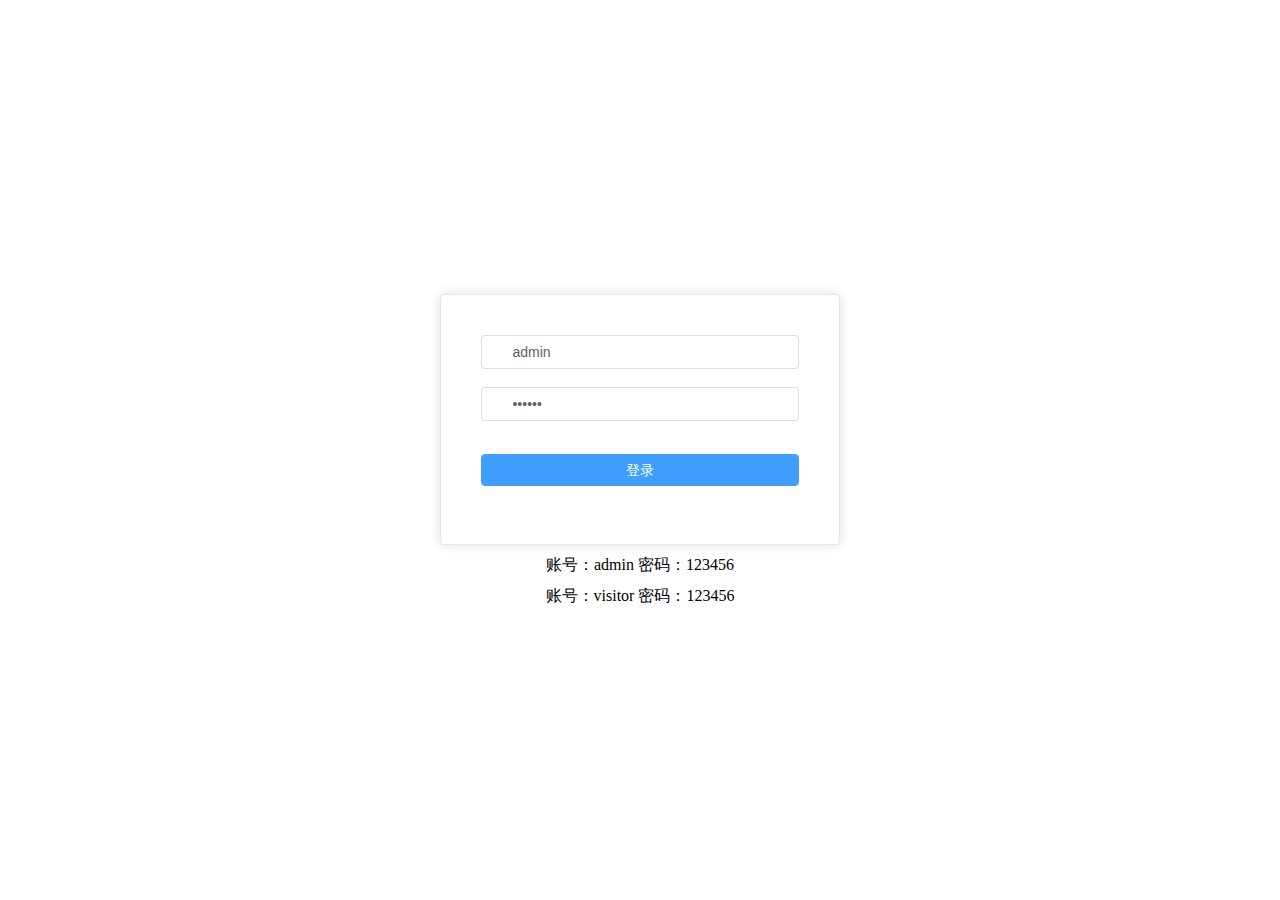
==== commit 1b7b1273: "GitHub Actions Auto Builder at 2024-02-04 09:10:07" ====
--- a/index.html
+++ b/index.html
@@ -1,17 +1,14 @@
-<!DOCTYPE html>
+<!doctype html>
 <html lang="en">
-
-<head>
-  <meta charset="UTF-8">
-  <link rel="icon" href="/favicon.ico">
-  <meta name="viewport" content="width=device-width, initial-scale=1.0">
-  <title>ZephyrsPer's Blog</title>
-  <script type="module" crossorigin src="/assets/index-HH4mXSUO.js"></script>
-  <link rel="stylesheet" crossorigin href="/assets/index-F4i0sZWT.css">
-</head>
-
-<body>
-  <div id="app"></div>
-</body>
-
-</html>+  <head>
+    <meta charset="UTF-8" />
+    <link rel="icon" type="image/svg+xml" href="/vite.svg" />
+    <meta name="viewport" content="width=device-width, initial-scale=1.0" />
+    <title>Vite + Vue + TS</title>
+    <script type="module" crossorigin src="/assets/index-w77nLRF_.js"></script>
+    <link rel="stylesheet" crossorigin href="/assets/index-Cn1cLDwZ.css">
+  </head>
+  <body>
+    <div id="app"></div>
+  </body>
+</html>
--- a/assets/index-Cn1cLDwZ.css
+++ b/assets/index-Cn1cLDwZ.css
@@ -0,0 +1 @@
+@charset "UTF-8";#app[data-v-448f903f]{max-height:100vh}#nprogress{pointer-events:none}#nprogress .bar{background:#29d;position:fixed;z-index:1031;top:0;left:0;width:100%;height:2px}#nprogress .peg{display:block;position:absolute;right:0;width:100px;height:100%;box-shadow:0 0 10px #29d,0 0 5px #29d;opacity:1;-webkit-transform:rotate(3deg) translate(0px,-4px);-ms-transform:rotate(3deg) translate(0px,-4px);transform:rotate(3deg) translateY(-4px)}#nprogress .spinner{display:block;position:fixed;z-index:1031;top:15px;right:15px}#nprogress .spinner-icon{width:18px;height:18px;box-sizing:border-box;border:solid 2px transparent;border-top-color:#29d;border-left-color:#29d;border-radius:50%;-webkit-animation:nprogress-spinner .4s linear infinite;animation:nprogress-spinner .4s linear infinite}.nprogress-custom-parent{overflow:hidden;position:relative}.nprogress-custom-parent #nprogress .spinner,.nprogress-custom-parent #nprogress .bar{position:absolute}@-webkit-keyframes nprogress-spinner{0%{-webkit-transform:rotate(0deg)}to{-webkit-transform:rotate(360deg)}}@keyframes nprogress-spinner{0%{transform:rotate(0)}to{transform:rotate(360deg)}}*{padding:0;margin:0;box-sizing:border-box;-webkit-user-select:none;user-select:none;list-style:none;text-decoration:none}body{min-height:100vh;overflow:hidden}@font-face{font-family:iconfont;src:url(//at.alicdn.com/t/c/font_4431157_4nj2kqx08aa.woff2?t=1706866596836) format("woff2"),url(//at.alicdn.com/t/c/font_4431157_4nj2kqx08aa.woff?t=1706866596836) format("woff"),url(//at.alicdn.com/t/c/font_4431157_4nj2kqx08aa.ttf?t=1706866596836) format("truetype")}.iconfont{font-family:iconfont!important;font-size:16px;font-style:normal;-webkit-font-smoothing:antialiased;-moz-osx-font-smoothing:grayscale}.icon-user:before{content:""}.icon-lock:before{content:""}.icon-zhankai:before{content:""}.icon-shifang:before{content:""}:root{--el-color-white: #ffffff;--el-color-black: #000000;--el-color-primary-rgb: 64, 158, 255;--el-color-success-rgb: 103, 194, 58;--el-color-warning-rgb: 230, 162, 60;--el-color-danger-rgb: 245, 108, 108;--el-color-error-rgb: 245, 108, 108;--el-color-info-rgb: 144, 147, 153;--el-font-size-extra-large: 20px;--el-font-size-large: 18px;--el-font-size-medium: 16px;--el-font-size-base: 14px;--el-font-size-small: 13px;--el-font-size-extra-small: 12px;--el-font-family: "Helvetica Neue", Helvetica, "PingFang SC", "Hiragino Sans GB", "Microsoft YaHei", "微软雅黑", Arial, sans-serif;--el-font-weight-primary: 500;--el-font-line-height-primary: 24px;--el-index-normal: 1;--el-index-top: 1000;--el-index-popper: 2000;--el-border-radius-base: 4px;--el-border-radius-small: 2px;--el-border-radius-round: 20px;--el-border-radius-circle: 100%;--el-transition-duration: .3s;--el-transition-duration-fast: .2s;--el-transition-function-ease-in-out-bezier: cubic-bezier(.645, .045, .355, 1);--el-transition-function-fast-bezier: cubic-bezier(.23, 1, .32, 1);--el-transition-all: all var(--el-transition-duration) var(--el-transition-function-ease-in-out-bezier);--el-transition-fade: opacity var(--el-transition-duration) var(--el-transition-function-fast-bezier);--el-transition-md-fade: transform var(--el-transition-duration) var(--el-transition-function-fast-bezier), opacity var(--el-transition-duration) var(--el-transition-function-fast-bezier);--el-transition-fade-linear: opacity var(--el-transition-duration-fast) linear;--el-transition-border: border-color var(--el-transition-duration-fast) var(--el-transition-function-ease-in-out-bezier);--el-transition-box-shadow: box-shadow var(--el-transition-duration-fast) var(--el-transition-function-ease-in-out-bezier);--el-transition-color: color var(--el-transition-duration-fast) var(--el-transition-function-ease-in-out-bezier);--el-component-size-large: 40px;--el-component-size: 32px;--el-component-size-small: 24px}:root{color-scheme:light;--el-color-white: #ffffff;--el-color-black: #000000;--el-color-primary: #409eff;--el-color-primary-light-3: #79bbff;--el-color-primary-light-5: #a0cfff;--el-color-primary-light-7: #c6e2ff;--el-color-primary-light-8: #d9ecff;--el-color-primary-light-9: #ecf5ff;--el-color-primary-dark-2: #337ecc;--el-color-success: #67c23a;--el-color-success-light-3: #95d475;--el-color-success-light-5: #b3e19d;--el-color-success-light-7: #d1edc4;--el-color-success-light-8: #e1f3d8;--el-color-success-light-9: #f0f9eb;--el-color-success-dark-2: #529b2e;--el-color-warning: #e6a23c;--el-color-warning-light-3: #eebe77;--el-color-warning-light-5: #f3d19e;--el-color-warning-light-7: #f8e3c5;--el-color-warning-light-8: #faecd8;--el-color-warning-light-9: #fdf6ec;--el-color-warning-dark-2: #b88230;--el-color-danger: #f56c6c;--el-color-danger-light-3: #f89898;--el-color-danger-light-5: #fab6b6;--el-color-danger-light-7: #fcd3d3;--el-color-danger-light-8: #fde2e2;--el-color-danger-light-9: #fef0f0;--el-color-danger-dark-2: #c45656;--el-color-error: #f56c6c;--el-color-error-light-3: #f89898;--el-color-error-light-5: #fab6b6;--el-color-error-light-7: #fcd3d3;--el-color-error-light-8: #fde2e2;--el-color-error-light-9: #fef0f0;--el-color-error-dark-2: #c45656;--el-color-info: #909399;--el-color-info-light-3: #b1b3b8;--el-color-info-light-5: #c8c9cc;--el-color-info-light-7: #dedfe0;--el-color-info-light-8: #e9e9eb;--el-color-info-light-9: #f4f4f5;--el-color-info-dark-2: #73767a;--el-bg-color: #ffffff;--el-bg-color-page: #f2f3f5;--el-bg-color-overlay: #ffffff;--el-text-color-primary: #303133;--el-text-color-regular: #606266;--el-text-color-secondary: #909399;--el-text-color-placeholder: #a8abb2;--el-text-color-disabled: #c0c4cc;--el-border-color: #dcdfe6;--el-border-color-light: #e4e7ed;--el-border-color-lighter: #ebeef5;--el-border-color-extra-light: #f2f6fc;--el-border-color-dark: #d4d7de;--el-border-color-darker: #cdd0d6;--el-fill-color: #f0f2f5;--el-fill-color-light: #f5f7fa;--el-fill-color-lighter: #fafafa;--el-fill-color-extra-light: #fafcff;--el-fill-color-dark: #ebedf0;--el-fill-color-darker: #e6e8eb;--el-fill-color-blank: #ffffff;--el-box-shadow: 0px 12px 32px 4px rgba(0, 0, 0, .04), 0px 8px 20px rgba(0, 0, 0, .08);--el-box-shadow-light: 0px 0px 12px rgba(0, 0, 0, .12);--el-box-shadow-lighter: 0px 0px 6px rgba(0, 0, 0, .12);--el-box-shadow-dark: 0px 16px 48px 16px rgba(0, 0, 0, .08), 0px 12px 32px rgba(0, 0, 0, .12), 0px 8px 16px -8px rgba(0, 0, 0, .16);--el-disabled-bg-color: var(--el-fill-color-light);--el-disabled-text-color: var(--el-text-color-placeholder);--el-disabled-border-color: var(--el-border-color-light);--el-overlay-color: rgba(0, 0, 0, .8);--el-overlay-color-light: rgba(0, 0, 0, .7);--el-overlay-color-lighter: rgba(0, 0, 0, .5);--el-mask-color: rgba(255, 255, 255, .9);--el-mask-color-extra-light: rgba(255, 255, 255, .3);--el-border-width: 1px;--el-border-style: solid;--el-border-color-hover: var(--el-text-color-disabled);--el-border: var(--el-border-width) var(--el-border-style) var(--el-border-color);--el-svg-monochrome-grey: var(--el-border-color)}.fade-in-linear-enter-active,.fade-in-linear-leave-active{transition:var(--el-transition-fade-linear)}.fade-in-linear-enter-from,.fade-in-linear-leave-to{opacity:0}.el-fade-in-linear-enter-active,.el-fade-in-linear-leave-active{transition:var(--el-transition-fade-linear)}.el-fade-in-linear-enter-from,.el-fade-in-linear-leave-to{opacity:0}.el-fade-in-enter-active,.el-fade-in-leave-active{transition:all var(--el-transition-duration) cubic-bezier(.55,0,.1,1)}.el-fade-in-enter-from,.el-fade-in-leave-active{opacity:0}.el-zoom-in-center-enter-active,.el-zoom-in-center-leave-active{transition:all var(--el-transition-duration) cubic-bezier(.55,0,.1,1)}.el-zoom-in-center-enter-from,.el-zoom-in-center-leave-active{opacity:0;transform:scaleX(0)}.el-zoom-in-top-enter-active,.el-zoom-in-top-leave-active{opacity:1;transform:scaleY(1);transition:var(--el-transition-md-fade);transform-origin:center top}.el-zoom-in-top-enter-active[data-popper-placement^=top],.el-zoom-in-top-leave-active[data-popper-placement^=top]{transform-origin:center bottom}.el-zoom-in-top-enter-from,.el-zoom-in-top-leave-active{opacity:0;transform:scaleY(0)}.el-zoom-in-bottom-enter-active,.el-zoom-in-bottom-leave-active{opacity:1;transform:scaleY(1);transition:var(--el-transition-md-fade);transform-origin:center bottom}.el-zoom-in-bottom-enter-from,.el-zoom-in-bottom-leave-active{opacity:0;transform:scaleY(0)}.el-zoom-in-left-enter-active,.el-zoom-in-left-leave-active{opacity:1;transform:scale(1);transition:var(--el-transition-md-fade);transform-origin:top left}.el-zoom-in-left-enter-from,.el-zoom-in-left-leave-active{opacity:0;transform:scale(.45)}.collapse-transition{transition:var(--el-transition-duration) height ease-in-out,var(--el-transition-duration) padding-top ease-in-out,var(--el-transition-duration) padding-bottom ease-in-out}.el-collapse-transition-leave-active,.el-collapse-transition-enter-active{transition:var(--el-transition-duration) max-height ease-in-out,var(--el-transition-duration) padding-top ease-in-out,var(--el-transition-duration) padding-bottom ease-in-out}.horizontal-collapse-transition{transition:var(--el-transition-duration) width ease-in-out,var(--el-transition-duration) padding-left ease-in-out,var(--el-transition-duration) padding-right ease-in-out}.el-list-enter-active,.el-list-leave-active{transition:all 1s}.el-list-enter-from,.el-list-leave-to{opacity:0;transform:translateY(-30px)}.el-list-leave-active{position:absolute!important}.el-opacity-transition{transition:opacity var(--el-transition-duration) cubic-bezier(.55,0,.1,1)}.el-icon-loading{animation:rotating 2s linear infinite}.el-icon--right{margin-left:5px}.el-icon--left{margin-right:5px}@keyframes rotating{0%{transform:rotate(0)}to{transform:rotate(360deg)}}.el-icon{--color: inherit;height:1em;width:1em;line-height:1em;display:inline-flex;justify-content:center;align-items:center;position:relative;fill:currentColor;color:var(--color);font-size:inherit}.el-icon.is-loading{animation:rotating 2s linear infinite}.el-icon svg{height:1em;width:1em}.el-affix--fixed{position:fixed}.el-alert{--el-alert-padding: 8px 16px;--el-alert-border-radius-base: var(--el-border-radius-base);--el-alert-title-font-size: 13px;--el-alert-description-font-size: 12px;--el-alert-close-font-size: 12px;--el-alert-close-customed-font-size: 13px;--el-alert-icon-size: 16px;--el-alert-icon-large-size: 28px;width:100%;padding:var(--el-alert-padding);margin:0;box-sizing:border-box;border-radius:var(--el-alert-border-radius-base);position:relative;background-color:var(--el-color-white);overflow:hidden;opacity:1;display:flex;align-items:center;transition:opacity var(--el-transition-duration-fast)}.el-alert.is-light .el-alert__close-btn{color:var(--el-text-color-placeholder)}.el-alert.is-dark .el-alert__close-btn,.el-alert.is-dark .el-alert__description{color:var(--el-color-white)}.el-alert.is-center{justify-content:center}.el-alert--success{--el-alert-bg-color: var(--el-color-success-light-9)}.el-alert--success.is-light{background-color:var(--el-alert-bg-color);color:var(--el-color-success)}.el-alert--success.is-light .el-alert__description{color:var(--el-color-success)}.el-alert--success.is-dark{background-color:var(--el-color-success);color:var(--el-color-white)}.el-alert--info{--el-alert-bg-color: var(--el-color-info-light-9)}.el-alert--info.is-light{background-color:var(--el-alert-bg-color);color:var(--el-color-info)}.el-alert--info.is-light .el-alert__description{color:var(--el-color-info)}.el-alert--info.is-dark{background-color:var(--el-color-info);color:var(--el-color-white)}.el-alert--warning{--el-alert-bg-color: var(--el-color-warning-light-9)}.el-alert--warning.is-light{background-color:var(--el-alert-bg-color);color:var(--el-color-warning)}.el-alert--warning.is-light .el-alert__description{color:var(--el-color-warning)}.el-alert--warning.is-dark{background-color:var(--el-color-warning);color:var(--el-color-white)}.el-alert--error{--el-alert-bg-color: var(--el-color-error-light-9)}.el-alert--error.is-light{background-color:var(--el-alert-bg-color);color:var(--el-color-error)}.el-alert--error.is-light .el-alert__description{color:var(--el-color-error)}.el-alert--error.is-dark{background-color:var(--el-color-error);color:var(--el-color-white)}.el-alert__content{display:table-cell;padding:0 8px}.el-alert .el-alert__icon{font-size:var(--el-alert-icon-size);width:var(--el-alert-icon-size)}.el-alert .el-alert__icon.is-big{font-size:var(--el-alert-icon-large-size);width:var(--el-alert-icon-large-size)}.el-alert__title{font-size:var(--el-alert-title-font-size);line-height:18px;vertical-align:text-top}.el-alert__title.is-bold{font-weight:700}.el-alert .el-alert__description{font-size:var(--el-alert-description-font-size);margin:5px 0 0}.el-alert .el-alert__close-btn{font-size:var(--el-alert-close-font-size);opacity:1;position:absolute;top:12px;right:15px;cursor:pointer}.el-alert .el-alert__close-btn.is-customed{font-style:normal;font-size:var(--el-alert-close-customed-font-size);top:9px}.el-alert-fade-enter-from,.el-alert-fade-leave-active{opacity:0}.el-aside{overflow:auto;box-sizing:border-box;flex-shrink:0;width:var(--el-aside-width, 300px)}.el-autocomplete{position:relative;display:inline-block}.el-autocomplete__popper.el-popper{background:var(--el-bg-color-overlay);border:1px solid var(--el-border-color-light);box-shadow:var(--el-box-shadow-light)}.el-autocomplete__popper.el-popper .el-popper__arrow:before{border:1px solid var(--el-border-color-light)}.el-autocomplete__popper.el-popper[data-popper-placement^=top] .el-popper__arrow:before{border-top-color:transparent;border-left-color:transparent}.el-autocomplete__popper.el-popper[data-popper-placement^=bottom] .el-popper__arrow:before{border-bottom-color:transparent;border-right-color:transparent}.el-autocomplete__popper.el-popper[data-popper-placement^=left] .el-popper__arrow:before{border-left-color:transparent;border-bottom-color:transparent}.el-autocomplete__popper.el-popper[data-popper-placement^=right] .el-popper__arrow:before{border-right-color:transparent;border-top-color:transparent}.el-autocomplete-suggestion{border-radius:var(--el-border-radius-base);box-sizing:border-box}.el-autocomplete-suggestion__wrap{max-height:280px;padding:10px 0;box-sizing:border-box}.el-autocomplete-suggestion__list{margin:0;padding:0}.el-autocomplete-suggestion li{padding:0 20px;margin:0;line-height:34px;cursor:pointer;color:var(--el-text-color-regular);font-size:var(--el-font-size-base);list-style:none;text-align:left;white-space:nowrap;overflow:hidden;text-overflow:ellipsis}.el-autocomplete-suggestion li:hover,.el-autocomplete-suggestion li.highlighted{background-color:var(--el-fill-color-light)}.el-autocomplete-suggestion li.divider{margin-top:6px;border-top:1px solid var(--el-color-black)}.el-autocomplete-suggestion li.divider:last-child{margin-bottom:-6px}.el-autocomplete-suggestion.is-loading li{text-align:center;height:100px;line-height:100px;font-size:20px;color:var(--el-text-color-secondary)}.el-autocomplete-suggestion.is-loading li:after{display:inline-block;content:"";height:100%;vertical-align:middle}.el-autocomplete-suggestion.is-loading li:hover{background-color:var(--el-bg-color-overlay)}.el-autocomplete-suggestion.is-loading .el-icon-loading{vertical-align:middle}.el-avatar{--el-avatar-text-color: var(--el-color-white);--el-avatar-bg-color: var(--el-text-color-disabled);--el-avatar-text-size: 14px;--el-avatar-icon-size: 18px;--el-avatar-border-radius: var(--el-border-radius-base);--el-avatar-size-large: 56px;--el-avatar-size-small: 24px;--el-avatar-size: 40px;display:inline-flex;justify-content:center;align-items:center;box-sizing:border-box;text-align:center;overflow:hidden;color:var(--el-avatar-text-color);background:var(--el-avatar-bg-color);width:var(--el-avatar-size);height:var(--el-avatar-size);font-size:var(--el-avatar-text-size)}.el-avatar>img{display:block;width:100%;height:100%}.el-avatar--circle{border-radius:50%}.el-avatar--square{border-radius:var(--el-avatar-border-radius)}.el-avatar--icon{font-size:var(--el-avatar-icon-size)}.el-avatar--small{--el-avatar-size: 24px}.el-avatar--large{--el-avatar-size: 56px}.el-backtop{--el-backtop-bg-color: var(--el-bg-color-overlay);--el-backtop-text-color: var(--el-color-primary);--el-backtop-hover-bg-color: var(--el-border-color-extra-light);position:fixed;background-color:var(--el-backtop-bg-color);width:40px;height:40px;border-radius:50%;color:var(--el-backtop-text-color);display:flex;align-items:center;justify-content:center;font-size:20px;box-shadow:var(--el-box-shadow-lighter);cursor:pointer;z-index:5}.el-backtop:hover{background-color:var(--el-backtop-hover-bg-color)}.el-backtop__icon{font-size:20px}.el-badge{--el-badge-bg-color: var(--el-color-danger);--el-badge-radius: 10px;--el-badge-font-size: 12px;--el-badge-padding: 6px;--el-badge-size: 18px;position:relative;vertical-align:middle;display:inline-block;width:fit-content}.el-badge__content{background-color:var(--el-badge-bg-color);border-radius:var(--el-badge-radius);color:var(--el-color-white);display:inline-flex;justify-content:center;align-items:center;font-size:var(--el-badge-font-size);height:var(--el-badge-size);padding:0 var(--el-badge-padding);white-space:nowrap;border:1px solid var(--el-bg-color)}.el-badge__content.is-fixed{position:absolute;top:0;right:calc(1px + var(--el-badge-size) / 2);transform:translateY(-50%) translate(100%);z-index:var(--el-index-normal)}.el-badge__content.is-fixed.is-dot{right:5px}.el-badge__content.is-dot{height:8px;width:8px;padding:0;right:0;border-radius:50%}.el-badge__content--primary{background-color:var(--el-color-primary)}.el-badge__content--success{background-color:var(--el-color-success)}.el-badge__content--warning{background-color:var(--el-color-warning)}.el-badge__content--info{background-color:var(--el-color-info)}.el-badge__content--danger{background-color:var(--el-color-danger)}.el-breadcrumb{font-size:14px;line-height:1}.el-breadcrumb:before,.el-breadcrumb:after{display:table;content:""}.el-breadcrumb:after{clear:both}.el-breadcrumb__separator{margin:0 9px;font-weight:700;color:var(--el-text-color-placeholder)}.el-breadcrumb__separator.el-icon{margin:0 6px;font-weight:400}.el-breadcrumb__separator.el-icon svg{vertical-align:middle}.el-breadcrumb__item{float:left;display:inline-flex;align-items:center}.el-breadcrumb__inner{color:var(--el-text-color-regular)}.el-breadcrumb__inner.is-link,.el-breadcrumb__inner a{font-weight:700;text-decoration:none;transition:var(--el-transition-color);color:var(--el-text-color-primary)}.el-breadcrumb__inner.is-link:hover,.el-breadcrumb__inner a:hover{color:var(--el-color-primary);cursor:pointer}.el-breadcrumb__item:last-child .el-breadcrumb__inner,.el-breadcrumb__item:last-child .el-breadcrumb__inner:hover,.el-breadcrumb__item:last-child .el-breadcrumb__inner a,.el-breadcrumb__item:last-child .el-breadcrumb__inner a:hover{font-weight:400;color:var(--el-text-color-regular);cursor:text}.el-breadcrumb__item:last-child .el-breadcrumb__separator{display:none}.el-button-group{display:inline-block;vertical-align:middle}.el-button-group:before,.el-button-group:after{display:table;content:""}.el-button-group:after{clear:both}.el-button-group>.el-button{float:left;position:relative}.el-button-group>.el-button+.el-button{margin-left:0}.el-button-group>.el-button:first-child{border-top-right-radius:0;border-bottom-right-radius:0}.el-button-group>.el-button:last-child{border-top-left-radius:0;border-bottom-left-radius:0}.el-button-group>.el-button:first-child:last-child{border-top-right-radius:var(--el-border-radius-base);border-bottom-right-radius:var(--el-border-radius-base);border-top-left-radius:var(--el-border-radius-base);border-bottom-left-radius:var(--el-border-radius-base)}.el-button-group>.el-button:first-child:last-child.is-round{border-radius:var(--el-border-radius-round)}.el-button-group>.el-button:first-child:last-child.is-circle{border-radius:50%}.el-button-group>.el-button:not(:first-child):not(:last-child){border-radius:0}.el-button-group>.el-button:not(:last-child){margin-right:-1px}.el-button-group>.el-button:hover,.el-button-group>.el-button:focus,.el-button-group>.el-button:active{z-index:1}.el-button-group>.el-button.is-active{z-index:1}.el-button-group>.el-dropdown>.el-button{border-top-left-radius:0;border-bottom-left-radius:0;border-left-color:var(--el-button-divide-border-color)}.el-button-group .el-button--primary:first-child{border-right-color:var(--el-button-divide-border-color)}.el-button-group .el-button--primary:last-child{border-left-color:var(--el-button-divide-border-color)}.el-button-group .el-button--primary:not(:first-child):not(:last-child){border-left-color:var(--el-button-divide-border-color);border-right-color:var(--el-button-divide-border-color)}.el-button-group .el-button--success:first-child{border-right-color:var(--el-button-divide-border-color)}.el-button-group .el-button--success:last-child{border-left-color:var(--el-button-divide-border-color)}.el-button-group .el-button--success:not(:first-child):not(:last-child){border-left-color:var(--el-button-divide-border-color);border-right-color:var(--el-button-divide-border-color)}.el-button-group .el-button--warning:first-child{border-right-color:var(--el-button-divide-border-color)}.el-button-group .el-button--warning:last-child{border-left-color:var(--el-button-divide-border-color)}.el-button-group .el-button--warning:not(:first-child):not(:last-child){border-left-color:var(--el-button-divide-border-color);border-right-color:var(--el-button-divide-border-color)}.el-button-group .el-button--danger:first-child{border-right-color:var(--el-button-divide-border-color)}.el-button-group .el-button--danger:last-child{border-left-color:var(--el-button-divide-border-color)}.el-button-group .el-button--danger:not(:first-child):not(:last-child){border-left-color:var(--el-button-divide-border-color);border-right-color:var(--el-button-divide-border-color)}.el-button-group .el-button--info:first-child{border-right-color:var(--el-button-divide-border-color)}.el-button-group .el-button--info:last-child{border-left-color:var(--el-button-divide-border-color)}.el-button-group .el-button--info:not(:first-child):not(:last-child){border-left-color:var(--el-button-divide-border-color);border-right-color:var(--el-button-divide-border-color)}.el-button{--el-button-font-weight: var(--el-font-weight-primary);--el-button-border-color: var(--el-border-color);--el-button-bg-color: var(--el-fill-color-blank);--el-button-text-color: var(--el-text-color-regular);--el-button-disabled-text-color: var(--el-disabled-text-color);--el-button-disabled-bg-color: var(--el-fill-color-blank);--el-button-disabled-border-color: var(--el-border-color-light);--el-button-divide-border-color: rgba(255, 255, 255, .5);--el-button-hover-text-color: var(--el-color-primary);--el-button-hover-bg-color: var(--el-color-primary-light-9);--el-button-hover-border-color: var(--el-color-primary-light-7);--el-button-active-text-color: var(--el-button-hover-text-color);--el-button-active-border-color: var(--el-color-primary);--el-button-active-bg-color: var(--el-button-hover-bg-color);--el-button-outline-color: var(--el-color-primary-light-5);--el-button-hover-link-text-color: var(--el-color-info);--el-button-active-color: var(--el-text-color-primary)}.el-button{display:inline-flex;justify-content:center;align-items:center;line-height:1;height:32px;white-space:nowrap;cursor:pointer;color:var(--el-button-text-color);text-align:center;box-sizing:border-box;outline:none;transition:.1s;font-weight:var(--el-button-font-weight);-webkit-user-select:none;user-select:none;vertical-align:middle;-webkit-appearance:none;background-color:var(--el-button-bg-color);border:var(--el-border);border-color:var(--el-button-border-color);padding:8px 15px;font-size:var(--el-font-size-base);border-radius:var(--el-border-radius-base)}.el-button:hover,.el-button:focus{color:var(--el-button-hover-text-color);border-color:var(--el-button-hover-border-color);background-color:var(--el-button-hover-bg-color);outline:none}.el-button:active{color:var(--el-button-active-text-color);border-color:var(--el-button-active-border-color);background-color:var(--el-button-active-bg-color);outline:none}.el-button:focus-visible{outline:2px solid var(--el-button-outline-color);outline-offset:1px}.el-button>span{display:inline-flex;align-items:center}.el-button+.el-button{margin-left:12px}.el-button.is-round{padding:8px 15px}.el-button::-moz-focus-inner{border:0}.el-button [class*=el-icon]+span{margin-left:6px}.el-button [class*=el-icon] svg{vertical-align:bottom}.el-button.is-plain{--el-button-hover-text-color: var(--el-color-primary);--el-button-hover-bg-color: var(--el-fill-color-blank);--el-button-hover-border-color: var(--el-color-primary)}.el-button.is-active{color:var(--el-button-active-text-color);border-color:var(--el-button-active-border-color);background-color:var(--el-button-active-bg-color);outline:none}.el-button.is-disabled,.el-button.is-disabled:hover,.el-button.is-disabled:focus{color:var(--el-button-disabled-text-color);cursor:not-allowed;background-image:none;background-color:var(--el-button-disabled-bg-color);border-color:var(--el-button-disabled-border-color)}.el-button.is-loading{position:relative;pointer-events:none}.el-button.is-loading:before{z-index:1;pointer-events:none;content:"";position:absolute;left:-1px;top:-1px;right:-1px;bottom:-1px;border-radius:inherit;background-color:var(--el-mask-color-extra-light)}.el-button.is-round{border-radius:var(--el-border-radius-round)}.el-button.is-circle{width:32px;border-radius:50%;padding:8px}.el-button.is-text{color:var(--el-button-text-color);border:0 solid transparent;background-color:transparent}.el-button.is-text.is-disabled{color:var(--el-button-disabled-text-color);background-color:transparent!important}.el-button.is-text:not(.is-disabled):hover,.el-button.is-text:not(.is-disabled):focus{background-color:var(--el-fill-color-light)}.el-button.is-text:not(.is-disabled):focus-visible{outline:2px solid var(--el-button-outline-color);outline-offset:1px}.el-button.is-text:not(.is-disabled):active{background-color:var(--el-fill-color)}.el-button.is-text:not(.is-disabled).is-has-bg{background-color:var(--el-fill-color-light)}.el-button.is-text:not(.is-disabled).is-has-bg:hover,.el-button.is-text:not(.is-disabled).is-has-bg:focus{background-color:var(--el-fill-color)}.el-button.is-text:not(.is-disabled).is-has-bg:active{background-color:var(--el-fill-color-dark)}.el-button__text--expand{letter-spacing:.3em;margin-right:-.3em}.el-button.is-link{border-color:transparent;color:var(--el-button-text-color);background:transparent;padding:2px;height:auto}.el-button.is-link:hover,.el-button.is-link:focus{color:var(--el-button-hover-link-text-color)}.el-button.is-link.is-disabled{color:var(--el-button-disabled-text-color);background-color:transparent!important;border-color:transparent!important}.el-button.is-link:not(.is-disabled):hover,.el-button.is-link:not(.is-disabled):focus{border-color:transparent;background-color:transparent}.el-button.is-link:not(.is-disabled):active{color:var(--el-button-active-color);border-color:transparent;background-color:transparent}.el-button--text{border-color:transparent;background:transparent;color:var(--el-color-primary);padding-left:0;padding-right:0}.el-button--text.is-disabled{color:var(--el-button-disabled-text-color);background-color:transparent!important;border-color:transparent!important}.el-button--text:not(.is-disabled):hover,.el-button--text:not(.is-disabled):focus{color:var(--el-color-primary-light-3);border-color:transparent;background-color:transparent}.el-button--text:not(.is-disabled):active{color:var(--el-color-primary-dark-2);border-color:transparent;background-color:transparent}.el-button__link--expand{letter-spacing:.3em;margin-right:-.3em}.el-button--primary{--el-button-text-color: var(--el-color-white);--el-button-bg-color: var(--el-color-primary);--el-button-border-color: var(--el-color-primary);--el-button-outline-color: var(--el-color-primary-light-5);--el-button-active-color: var(--el-color-primary-dark-2);--el-button-hover-text-color: var(--el-color-white);--el-button-hover-link-text-color: var(--el-color-primary-light-5);--el-button-hover-bg-color: var(--el-color-primary-light-3);--el-button-hover-border-color: var(--el-color-primary-light-3);--el-button-active-bg-color: var(--el-color-primary-dark-2);--el-button-active-border-color: var(--el-color-primary-dark-2);--el-button-disabled-text-color: var(--el-color-white);--el-button-disabled-bg-color: var(--el-color-primary-light-5);--el-button-disabled-border-color: var(--el-color-primary-light-5)}.el-button--primary.is-plain,.el-button--primary.is-text,.el-button--primary.is-link{--el-button-text-color: var(--el-color-primary);--el-button-bg-color: var(--el-color-primary-light-9);--el-button-border-color: var(--el-color-primary-light-5);--el-button-hover-text-color: var(--el-color-white);--el-button-hover-bg-color: var(--el-color-primary);--el-button-hover-border-color: var(--el-color-primary);--el-button-active-text-color: var(--el-color-white)}.el-button--primary.is-plain.is-disabled,.el-button--primary.is-plain.is-disabled:hover,.el-button--primary.is-plain.is-disabled:focus,.el-button--primary.is-plain.is-disabled:active,.el-button--primary.is-text.is-disabled,.el-button--primary.is-text.is-disabled:hover,.el-button--primary.is-text.is-disabled:focus,.el-button--primary.is-text.is-disabled:active,.el-button--primary.is-link.is-disabled,.el-button--primary.is-link.is-disabled:hover,.el-button--primary.is-link.is-disabled:focus,.el-button--primary.is-link.is-disabled:active{color:var(--el-color-primary-light-5);background-color:var(--el-color-primary-light-9);border-color:var(--el-color-primary-light-8)}.el-button--success{--el-button-text-color: var(--el-color-white);--el-button-bg-color: var(--el-color-success);--el-button-border-color: var(--el-color-success);--el-button-outline-color: var(--el-color-success-light-5);--el-button-active-color: var(--el-color-success-dark-2);--el-button-hover-text-color: var(--el-color-white);--el-button-hover-link-text-color: var(--el-color-success-light-5);--el-button-hover-bg-color: var(--el-color-success-light-3);--el-button-hover-border-color: var(--el-color-success-light-3);--el-button-active-bg-color: var(--el-color-success-dark-2);--el-button-active-border-color: var(--el-color-success-dark-2);--el-button-disabled-text-color: var(--el-color-white);--el-button-disabled-bg-color: var(--el-color-success-light-5);--el-button-disabled-border-color: var(--el-color-success-light-5)}.el-button--success.is-plain,.el-button--success.is-text,.el-button--success.is-link{--el-button-text-color: var(--el-color-success);--el-button-bg-color: var(--el-color-success-light-9);--el-button-border-color: var(--el-color-success-light-5);--el-button-hover-text-color: var(--el-color-white);--el-button-hover-bg-color: var(--el-color-success);--el-button-hover-border-color: var(--el-color-success);--el-button-active-text-color: var(--el-color-white)}.el-button--success.is-plain.is-disabled,.el-button--success.is-plain.is-disabled:hover,.el-button--success.is-plain.is-disabled:focus,.el-button--success.is-plain.is-disabled:active,.el-button--success.is-text.is-disabled,.el-button--success.is-text.is-disabled:hover,.el-button--success.is-text.is-disabled:focus,.el-button--success.is-text.is-disabled:active,.el-button--success.is-link.is-disabled,.el-button--success.is-link.is-disabled:hover,.el-button--success.is-link.is-disabled:focus,.el-button--success.is-link.is-disabled:active{color:var(--el-color-success-light-5);background-color:var(--el-color-success-light-9);border-color:var(--el-color-success-light-8)}.el-button--warning{--el-button-text-color: var(--el-color-white);--el-button-bg-color: var(--el-color-warning);--el-button-border-color: var(--el-color-warning);--el-button-outline-color: var(--el-color-warning-light-5);--el-button-active-color: var(--el-color-warning-dark-2);--el-button-hover-text-color: var(--el-color-white);--el-button-hover-link-text-color: var(--el-color-warning-light-5);--el-button-hover-bg-color: var(--el-color-warning-light-3);--el-button-hover-border-color: var(--el-color-warning-light-3);--el-button-active-bg-color: var(--el-color-warning-dark-2);--el-button-active-border-color: var(--el-color-warning-dark-2);--el-button-disabled-text-color: var(--el-color-white);--el-button-disabled-bg-color: var(--el-color-warning-light-5);--el-button-disabled-border-color: var(--el-color-warning-light-5)}.el-button--warning.is-plain,.el-button--warning.is-text,.el-button--warning.is-link{--el-button-text-color: var(--el-color-warning);--el-button-bg-color: var(--el-color-warning-light-9);--el-button-border-color: var(--el-color-warning-light-5);--el-button-hover-text-color: var(--el-color-white);--el-button-hover-bg-color: var(--el-color-warning);--el-button-hover-border-color: var(--el-color-warning);--el-button-active-text-color: var(--el-color-white)}.el-button--warning.is-plain.is-disabled,.el-button--warning.is-plain.is-disabled:hover,.el-button--warning.is-plain.is-disabled:focus,.el-button--warning.is-plain.is-disabled:active,.el-button--warning.is-text.is-disabled,.el-button--warning.is-text.is-disabled:hover,.el-button--warning.is-text.is-disabled:focus,.el-button--warning.is-text.is-disabled:active,.el-button--warning.is-link.is-disabled,.el-button--warning.is-link.is-disabled:hover,.el-button--warning.is-link.is-disabled:focus,.el-button--warning.is-link.is-disabled:active{color:var(--el-color-warning-light-5);background-color:var(--el-color-warning-light-9);border-color:var(--el-color-warning-light-8)}.el-button--danger{--el-button-text-color: var(--el-color-white);--el-button-bg-color: var(--el-color-danger);--el-button-border-color: var(--el-color-danger);--el-button-outline-color: var(--el-color-danger-light-5);--el-button-active-color: var(--el-color-danger-dark-2);--el-button-hover-text-color: var(--el-color-white);--el-button-hover-link-text-color: var(--el-color-danger-light-5);--el-button-hover-bg-color: var(--el-color-danger-light-3);--el-button-hover-border-color: var(--el-color-danger-light-3);--el-button-active-bg-color: var(--el-color-danger-dark-2);--el-button-active-border-color: var(--el-color-danger-dark-2);--el-button-disabled-text-color: var(--el-color-white);--el-button-disabled-bg-color: var(--el-color-danger-light-5);--el-button-disabled-border-color: var(--el-color-danger-light-5)}.el-button--danger.is-plain,.el-button--danger.is-text,.el-button--danger.is-link{--el-button-text-color: var(--el-color-danger);--el-button-bg-color: var(--el-color-danger-light-9);--el-button-border-color: var(--el-color-danger-light-5);--el-button-hover-text-color: var(--el-color-white);--el-button-hover-bg-color: var(--el-color-danger);--el-button-hover-border-color: var(--el-color-danger);--el-button-active-text-color: var(--el-color-white)}.el-button--danger.is-plain.is-disabled,.el-button--danger.is-plain.is-disabled:hover,.el-button--danger.is-plain.is-disabled:focus,.el-button--danger.is-plain.is-disabled:active,.el-button--danger.is-text.is-disabled,.el-button--danger.is-text.is-disabled:hover,.el-button--danger.is-text.is-disabled:focus,.el-button--danger.is-text.is-disabled:active,.el-button--danger.is-link.is-disabled,.el-button--danger.is-link.is-disabled:hover,.el-button--danger.is-link.is-disabled:focus,.el-button--danger.is-link.is-disabled:active{color:var(--el-color-danger-light-5);background-color:var(--el-color-danger-light-9);border-color:var(--el-color-danger-light-8)}.el-button--info{--el-button-text-color: var(--el-color-white);--el-button-bg-color: var(--el-color-info);--el-button-border-color: var(--el-color-info);--el-button-outline-color: var(--el-color-info-light-5);--el-button-active-color: var(--el-color-info-dark-2);--el-button-hover-text-color: var(--el-color-white);--el-button-hover-link-text-color: var(--el-color-info-light-5);--el-button-hover-bg-color: var(--el-color-info-light-3);--el-button-hover-border-color: var(--el-color-info-light-3);--el-button-active-bg-color: var(--el-color-info-dark-2);--el-button-active-border-color: var(--el-color-info-dark-2);--el-button-disabled-text-color: var(--el-color-white);--el-button-disabled-bg-color: var(--el-color-info-light-5);--el-button-disabled-border-color: var(--el-color-info-light-5)}.el-button--info.is-plain,.el-button--info.is-text,.el-button--info.is-link{--el-button-text-color: var(--el-color-info);--el-button-bg-color: var(--el-color-info-light-9);--el-button-border-color: var(--el-color-info-light-5);--el-button-hover-text-color: var(--el-color-white);--el-button-hover-bg-color: var(--el-color-info);--el-button-hover-border-color: var(--el-color-info);--el-button-active-text-color: var(--el-color-white)}.el-button--info.is-plain.is-disabled,.el-button--info.is-plain.is-disabled:hover,.el-button--info.is-plain.is-disabled:focus,.el-button--info.is-plain.is-disabled:active,.el-button--info.is-text.is-disabled,.el-button--info.is-text.is-disabled:hover,.el-button--info.is-text.is-disabled:focus,.el-button--info.is-text.is-disabled:active,.el-button--info.is-link.is-disabled,.el-button--info.is-link.is-disabled:hover,.el-button--info.is-link.is-disabled:focus,.el-button--info.is-link.is-disabled:active{color:var(--el-color-info-light-5);background-color:var(--el-color-info-light-9);border-color:var(--el-color-info-light-8)}.el-button--large{--el-button-size: 40px;height:var(--el-button-size);padding:12px 19px;font-size:var(--el-font-size-base);border-radius:var(--el-border-radius-base)}.el-button--large [class*=el-icon]+span{margin-left:8px}.el-button--large.is-round{padding:12px 19px}.el-button--large.is-circle{width:var(--el-button-size);padding:12px}.el-button--small{--el-button-size: 24px;height:var(--el-button-size);padding:5px 11px;font-size:12px;border-radius:calc(var(--el-border-radius-base) - 1px)}.el-button--small [class*=el-icon]+span{margin-left:4px}.el-button--small.is-round{padding:5px 11px}.el-button--small.is-circle{width:var(--el-button-size);padding:5px}.el-calendar{--el-calendar-border: var(--el-table-border, 1px solid var(--el-border-color-lighter));--el-calendar-header-border-bottom: var(--el-calendar-border);--el-calendar-selected-bg-color: var(--el-color-primary-light-9);--el-calendar-cell-width: 85px;background-color:var(--el-fill-color-blank)}.el-calendar__header{display:flex;justify-content:space-between;padding:12px 20px;border-bottom:var(--el-calendar-header-border-bottom)}.el-calendar__title{color:var(--el-text-color);align-self:center}.el-calendar__body{padding:12px 20px 35px}.el-calendar-table{table-layout:fixed;width:100%}.el-calendar-table thead th{padding:12px 0;color:var(--el-text-color-regular);font-weight:400}.el-calendar-table:not(.is-range) td.prev,.el-calendar-table:not(.is-range) td.next{color:var(--el-text-color-placeholder)}.el-calendar-table td{border-bottom:var(--el-calendar-border);border-right:var(--el-calendar-border);vertical-align:top;transition:background-color var(--el-transition-duration-fast) ease}.el-calendar-table td.is-selected{background-color:var(--el-calendar-selected-bg-color)}.el-calendar-table td.is-today{color:var(--el-color-primary)}.el-calendar-table tr:first-child td{border-top:var(--el-calendar-border)}.el-calendar-table tr td:first-child{border-left:var(--el-calendar-border)}.el-calendar-table tr.el-calendar-table__row--hide-border td{border-top:none}.el-calendar-table .el-calendar-day{box-sizing:border-box;padding:8px;height:var(--el-calendar-cell-width)}.el-calendar-table .el-calendar-day:hover{cursor:pointer;background-color:var(--el-calendar-selected-bg-color)}.el-card{--el-card-border-color: var(--el-border-color-light);--el-card-border-radius: 4px;--el-card-padding: 20px;--el-card-bg-color: var(--el-fill-color-blank)}.el-card{border-radius:var(--el-card-border-radius);border:1px solid var(--el-card-border-color);background-color:var(--el-card-bg-color);overflow:hidden;color:var(--el-text-color-primary);transition:var(--el-transition-duration)}.el-card.is-always-shadow{box-shadow:var(--el-box-shadow-light)}.el-card.is-hover-shadow:hover,.el-card.is-hover-shadow:focus{box-shadow:var(--el-box-shadow-light)}.el-card__header{padding:calc(var(--el-card-padding) - 2px) var(--el-card-padding);border-bottom:1px solid var(--el-card-border-color);box-sizing:border-box}.el-card__body{padding:var(--el-card-padding)}.el-card__footer{padding:calc(var(--el-card-padding) - 2px) var(--el-card-padding);border-top:1px solid var(--el-card-border-color);box-sizing:border-box}.el-carousel__item{position:absolute;top:0;left:0;width:100%;height:100%;display:inline-block;overflow:hidden;z-index:calc(var(--el-index-normal) - 1)}.el-carousel__item.is-active{z-index:calc(var(--el-index-normal) - 1)}.el-carousel__item.is-animating{transition:transform .4s ease-in-out}.el-carousel__item--card{width:50%;transition:transform .4s ease-in-out}.el-carousel__item--card.is-in-stage{cursor:pointer;z-index:var(--el-index-normal)}.el-carousel__item--card.is-in-stage:hover .el-carousel__mask,.el-carousel__item--card.is-in-stage.is-hover .el-carousel__mask{opacity:.12}.el-carousel__item--card.is-active{z-index:calc(var(--el-index-normal) + 1)}.el-carousel__item--card-vertical{width:100%;height:50%}.el-carousel__mask{position:absolute;width:100%;height:100%;top:0;left:0;background-color:var(--el-color-white);opacity:.24;transition:var(--el-transition-duration-fast)}.el-carousel{--el-carousel-arrow-font-size: 12px;--el-carousel-arrow-size: 36px;--el-carousel-arrow-background: rgba(31, 45, 61, .11);--el-carousel-arrow-hover-background: rgba(31, 45, 61, .23);--el-carousel-indicator-width: 30px;--el-carousel-indicator-height: 2px;--el-carousel-indicator-padding-horizontal: 4px;--el-carousel-indicator-padding-vertical: 12px;--el-carousel-indicator-out-color: var(--el-border-color-hover);position:relative}.el-carousel--horizontal,.el-carousel--vertical{overflow:hidden}.el-carousel__container{position:relative;height:300px}.el-carousel__arrow{border:none;outline:none;padding:0;margin:0;height:var(--el-carousel-arrow-size);width:var(--el-carousel-arrow-size);cursor:pointer;transition:var(--el-transition-duration);border-radius:50%;background-color:var(--el-carousel-arrow-background);color:#fff;position:absolute;top:50%;z-index:10;transform:translateY(-50%);text-align:center;font-size:var(--el-carousel-arrow-font-size);display:inline-flex;justify-content:center;align-items:center}.el-carousel__arrow--left{left:16px}.el-carousel__arrow--right{right:16px}.el-carousel__arrow:hover{background-color:var(--el-carousel-arrow-hover-background)}.el-carousel__arrow i{cursor:pointer}.el-carousel__indicators{position:absolute;list-style:none;margin:0;padding:0;z-index:calc(var(--el-index-normal) + 1)}.el-carousel__indicators--horizontal{bottom:0;left:50%;transform:translate(-50%)}.el-carousel__indicators--vertical{right:0;top:50%;transform:translateY(-50%)}.el-carousel__indicators--outside{bottom:calc(var(--el-carousel-indicator-height) + var(--el-carousel-indicator-padding-vertical) * 2);text-align:center;position:static;transform:none}.el-carousel__indicators--outside .el-carousel__indicator:hover button{opacity:.64}.el-carousel__indicators--outside button{background-color:var(--el-carousel-indicator-out-color);opacity:.24}.el-carousel__indicators--right{right:0}.el-carousel__indicators--labels{left:0;right:0;transform:none;text-align:center}.el-carousel__indicators--labels .el-carousel__button{height:auto;width:auto;padding:2px 18px;font-size:12px;color:#000}.el-carousel__indicators--labels .el-carousel__indicator{padding:6px 4px}.el-carousel__indicator{background-color:transparent;cursor:pointer}.el-carousel__indicator:hover button{opacity:.72}.el-carousel__indicator--horizontal{display:inline-block;padding:var(--el-carousel-indicator-padding-vertical) var(--el-carousel-indicator-padding-horizontal)}.el-carousel__indicator--vertical{padding:var(--el-carousel-indicator-padding-horizontal) var(--el-carousel-indicator-padding-vertical)}.el-carousel__indicator--vertical .el-carousel__button{width:var(--el-carousel-indicator-height);height:calc(var(--el-carousel-indicator-width) / 2)}.el-carousel__indicator.is-active button{opacity:1}.el-carousel__button{display:block;opacity:.48;width:var(--el-carousel-indicator-width);height:var(--el-carousel-indicator-height);background-color:#fff;border:none;outline:none;padding:0;margin:0;cursor:pointer;transition:var(--el-transition-duration)}.carousel-arrow-left-enter-from,.carousel-arrow-left-leave-active{transform:translateY(-50%) translate(-10px);opacity:0}.carousel-arrow-right-enter-from,.carousel-arrow-right-leave-active{transform:translateY(-50%) translate(10px);opacity:0}.el-cascader-panel{--el-cascader-menu-text-color: var(--el-text-color-regular);--el-cascader-menu-selected-text-color: var(--el-color-primary);--el-cascader-menu-fill: var(--el-bg-color-overlay);--el-cascader-menu-font-size: var(--el-font-size-base);--el-cascader-menu-radius: var(--el-border-radius-base);--el-cascader-menu-border: solid 1px var(--el-border-color-light);--el-cascader-menu-shadow: var(--el-box-shadow-light);--el-cascader-node-background-hover: var(--el-fill-color-light);--el-cascader-node-color-disabled: var(--el-text-color-placeholder);--el-cascader-color-empty: var(--el-text-color-placeholder);--el-cascader-tag-background: var(--el-fill-color)}.el-cascader-panel{display:flex;border-radius:var(--el-cascader-menu-radius);font-size:var(--el-cascader-menu-font-size)}.el-cascader-panel.is-bordered{border:var(--el-cascader-menu-border);border-radius:var(--el-cascader-menu-radius)}.el-cascader-menu{min-width:180px;box-sizing:border-box;color:var(--el-cascader-menu-text-color);border-right:var(--el-cascader-menu-border)}.el-cascader-menu:last-child{border-right:none}.el-cascader-menu:last-child .el-cascader-node{padding-right:20px}.el-cascader-menu__wrap.el-scrollbar__wrap{height:204px}.el-cascader-menu__list{position:relative;min-height:100%;margin:0;padding:6px 0;list-style:none;box-sizing:border-box}.el-cascader-menu__hover-zone{position:absolute;top:0;left:0;width:100%;height:100%;pointer-events:none}.el-cascader-menu__empty-text{position:absolute;top:50%;left:50%;transform:translate(-50%,-50%);display:flex;align-items:center;color:var(--el-cascader-color-empty)}.el-cascader-menu__empty-text .is-loading{margin-right:2px}.el-cascader-node{position:relative;display:flex;align-items:center;padding:0 30px 0 20px;height:34px;line-height:34px;outline:none}.el-cascader-node.is-selectable.in-active-path{color:var(--el-cascader-menu-text-color)}.el-cascader-node.in-active-path,.el-cascader-node.is-selectable.in-checked-path,.el-cascader-node.is-active{color:var(--el-cascader-menu-selected-text-color);font-weight:700}.el-cascader-node:not(.is-disabled){cursor:pointer}.el-cascader-node:not(.is-disabled):hover,.el-cascader-node:not(.is-disabled):focus{background:var(--el-cascader-node-background-hover)}.el-cascader-node.is-disabled{color:var(--el-cascader-node-color-disabled);cursor:not-allowed}.el-cascader-node__prefix{position:absolute;left:10px}.el-cascader-node__postfix{position:absolute;right:10px}.el-cascader-node__label{flex:1;text-align:left;padding:0 8px;white-space:nowrap;overflow:hidden;text-overflow:ellipsis}.el-cascader-node>.el-checkbox{margin-right:0}.el-cascader-node>.el-radio{margin-right:0}.el-cascader-node>.el-radio .el-radio__label{padding-left:0}.el-cascader{--el-cascader-menu-text-color: var(--el-text-color-regular);--el-cascader-menu-selected-text-color: var(--el-color-primary);--el-cascader-menu-fill: var(--el-bg-color-overlay);--el-cascader-menu-font-size: var(--el-font-size-base);--el-cascader-menu-radius: var(--el-border-radius-base);--el-cascader-menu-border: solid 1px var(--el-border-color-light);--el-cascader-menu-shadow: var(--el-box-shadow-light);--el-cascader-node-background-hover: var(--el-fill-color-light);--el-cascader-node-color-disabled: var(--el-text-color-placeholder);--el-cascader-color-empty: var(--el-text-color-placeholder);--el-cascader-tag-background: var(--el-fill-color);display:inline-block;vertical-align:middle;position:relative;font-size:var(--el-font-size-base);line-height:32px;outline:none}.el-cascader:not(.is-disabled):hover .el-input__wrapper{cursor:pointer;box-shadow:0 0 0 1px var(--el-input-hover-border-color) inset}.el-cascader .el-input{display:flex;cursor:pointer}.el-cascader .el-input .el-input__inner{text-overflow:ellipsis;cursor:pointer}.el-cascader .el-input .el-input__suffix-inner .el-icon{height:calc(100% - 2px)}.el-cascader .el-input .el-input__suffix-inner .el-icon svg{vertical-align:middle}.el-cascader .el-input .icon-arrow-down{transition:transform var(--el-transition-duration);font-size:14px}.el-cascader .el-input .icon-arrow-down.is-reverse{transform:rotate(180deg)}.el-cascader .el-input .icon-circle-close:hover{color:var(--el-input-clear-hover-color, var(--el-text-color-secondary))}.el-cascader .el-input.is-focus .el-input__wrapper{box-shadow:0 0 0 1px var(--el-input-focus-border-color, var(--el-color-primary)) inset}.el-cascader--large{font-size:14px;line-height:40px}.el-cascader--small{font-size:12px;line-height:24px}.el-cascader.is-disabled .el-cascader__label{z-index:calc(var(--el-index-normal) + 1);color:var(--el-disabled-text-color)}.el-cascader__dropdown{--el-cascader-menu-text-color: var(--el-text-color-regular);--el-cascader-menu-selected-text-color: var(--el-color-primary);--el-cascader-menu-fill: var(--el-bg-color-overlay);--el-cascader-menu-font-size: var(--el-font-size-base);--el-cascader-menu-radius: var(--el-border-radius-base);--el-cascader-menu-border: solid 1px var(--el-border-color-light);--el-cascader-menu-shadow: var(--el-box-shadow-light);--el-cascader-node-background-hover: var(--el-fill-color-light);--el-cascader-node-color-disabled: var(--el-text-color-placeholder);--el-cascader-color-empty: var(--el-text-color-placeholder);--el-cascader-tag-background: var(--el-fill-color)}.el-cascader__dropdown{font-size:var(--el-cascader-menu-font-size);border-radius:var(--el-cascader-menu-radius)}.el-cascader__dropdown.el-popper{background:var(--el-cascader-menu-fill);border:var(--el-cascader-menu-border);box-shadow:var(--el-cascader-menu-shadow)}.el-cascader__dropdown.el-popper .el-popper__arrow:before{border:var(--el-cascader-menu-border)}.el-cascader__dropdown.el-popper[data-popper-placement^=top] .el-popper__arrow:before{border-top-color:transparent;border-left-color:transparent}.el-cascader__dropdown.el-popper[data-popper-placement^=bottom] .el-popper__arrow:before{border-bottom-color:transparent;border-right-color:transparent}.el-cascader__dropdown.el-popper[data-popper-placement^=left] .el-popper__arrow:before{border-left-color:transparent;border-bottom-color:transparent}.el-cascader__dropdown.el-popper[data-popper-placement^=right] .el-popper__arrow:before{border-right-color:transparent;border-top-color:transparent}.el-cascader__dropdown.el-popper{box-shadow:var(--el-cascader-menu-shadow)}.el-cascader__tags{position:absolute;left:0;right:30px;top:50%;transform:translateY(-50%);display:flex;flex-wrap:wrap;line-height:normal;text-align:left;box-sizing:border-box}.el-cascader__tags .el-tag{display:inline-flex;align-items:center;max-width:100%;margin:2px 0 2px 6px;text-overflow:ellipsis;background:var(--el-cascader-tag-background)}.el-cascader__tags .el-tag:not(.is-hit){border-color:transparent}.el-cascader__tags .el-tag>span{flex:1;overflow:hidden;text-overflow:ellipsis}.el-cascader__tags .el-tag .el-icon-close{flex:none;background-color:var(--el-text-color-placeholder);color:var(--el-color-white)}.el-cascader__tags .el-tag .el-icon-close:hover{background-color:var(--el-text-color-secondary)}.el-cascader__collapse-tags{white-space:normal;z-index:var(--el-index-normal)}.el-cascader__collapse-tags .el-tag{display:inline-flex;align-items:center;max-width:100%;margin:2px 0 2px 6px;text-overflow:ellipsis;background:var(--el-fill-color)}.el-cascader__collapse-tags .el-tag:not(.is-hit){border-color:transparent}.el-cascader__collapse-tags .el-tag>span{flex:1;overflow:hidden;text-overflow:ellipsis}.el-cascader__collapse-tags .el-tag .el-icon-close{flex:none;background-color:var(--el-text-color-placeholder);color:var(--el-color-white)}.el-cascader__collapse-tags .el-tag .el-icon-close:hover{background-color:var(--el-text-color-secondary)}.el-cascader__suggestion-panel{border-radius:var(--el-cascader-menu-radius)}.el-cascader__suggestion-list{max-height:204px;margin:0;padding:6px 0;font-size:var(--el-font-size-base);color:var(--el-cascader-menu-text-color);text-align:center}.el-cascader__suggestion-item{display:flex;justify-content:space-between;align-items:center;height:34px;padding:0 15px;text-align:left;outline:none;cursor:pointer}.el-cascader__suggestion-item:hover,.el-cascader__suggestion-item:focus{background:var(--el-cascader-node-background-hover)}.el-cascader__suggestion-item.is-checked{color:var(--el-cascader-menu-selected-text-color);font-weight:700}.el-cascader__suggestion-item>span{margin-right:10px}.el-cascader__empty-text{margin:10px 0;color:var(--el-cascader-color-empty)}.el-cascader__search-input{flex:1;height:24px;min-width:60px;margin:2px 0 2px 11px;padding:0;color:var(--el-cascader-menu-text-color);border:none;outline:none;box-sizing:border-box;background:transparent}.el-cascader__search-input::placeholder{color:transparent}.el-check-tag{background-color:var(--el-color-info-light-9);border-radius:var(--el-border-radius-base);color:var(--el-color-info);cursor:pointer;display:inline-block;font-size:var(--el-font-size-base);line-height:var(--el-font-size-base);padding:7px 15px;transition:var(--el-transition-all);font-weight:700}.el-check-tag:hover{background-color:var(--el-color-info-light-7)}.el-check-tag.is-checked{background-color:var(--el-color-primary-light-8);color:var(--el-color-primary)}.el-check-tag.is-checked:hover{background-color:var(--el-color-primary-light-7)}.el-checkbox-button{--el-checkbox-button-checked-bg-color: var(--el-color-primary);--el-checkbox-button-checked-text-color: var(--el-color-white);--el-checkbox-button-checked-border-color: var(--el-color-primary)}.el-checkbox-button{position:relative;display:inline-block}.el-checkbox-button__inner{display:inline-block;line-height:1;font-weight:var(--el-checkbox-font-weight);white-space:nowrap;vertical-align:middle;cursor:pointer;background:var(--el-button-bg-color, var(--el-fill-color-blank));border:var(--el-border);border-left-color:transparent;color:var(--el-button-text-color, var(--el-text-color-regular));-webkit-appearance:none;text-align:center;box-sizing:border-box;outline:none;margin:0;position:relative;transition:var(--el-transition-all);-webkit-user-select:none;user-select:none;padding:8px 15px;font-size:var(--el-font-size-base);border-radius:0}.el-checkbox-button__inner.is-round{padding:8px 15px}.el-checkbox-button__inner:hover{color:var(--el-color-primary)}.el-checkbox-button__inner [class*=el-icon-]{line-height:.9}.el-checkbox-button__inner [class*=el-icon-]+span{margin-left:5px}.el-checkbox-button__original{opacity:0;outline:none;position:absolute;margin:0;z-index:-1}.el-checkbox-button.is-checked .el-checkbox-button__inner{color:var(--el-checkbox-button-checked-text-color);background-color:var(--el-checkbox-button-checked-bg-color);border-color:var(--el-checkbox-button-checked-border-color);box-shadow:-1px 0 0 0 var(--el-color-primary-light-7)}.el-checkbox-button.is-checked:first-child .el-checkbox-button__inner{border-left-color:var(--el-checkbox-button-checked-border-color)}.el-checkbox-button.is-disabled .el-checkbox-button__inner{color:var(--el-disabled-text-color);cursor:not-allowed;background-image:none;background-color:var(--el-button-disabled-bg-color, var(--el-fill-color-blank));border-color:var(--el-button-disabled-border-color, var(--el-border-color-light));box-shadow:none}.el-checkbox-button.is-disabled:first-child .el-checkbox-button__inner{border-left-color:var(--el-button-disabled-border-color, var(--el-border-color-light))}.el-checkbox-button:first-child .el-checkbox-button__inner{border-left:var(--el-border);border-top-left-radius:var(--el-border-radius-base);border-bottom-left-radius:var(--el-border-radius-base);box-shadow:none!important}.el-checkbox-button.is-focus .el-checkbox-button__inner{border-color:var(--el-checkbox-button-checked-border-color)}.el-checkbox-button:last-child .el-checkbox-button__inner{border-top-right-radius:var(--el-border-radius-base);border-bottom-right-radius:var(--el-border-radius-base)}.el-checkbox-button--large .el-checkbox-button__inner{padding:12px 19px;font-size:var(--el-font-size-base);border-radius:0}.el-checkbox-button--large .el-checkbox-button__inner.is-round{padding:12px 19px}.el-checkbox-button--small .el-checkbox-button__inner{padding:5px 11px;font-size:12px;border-radius:0}.el-checkbox-button--small .el-checkbox-button__inner.is-round{padding:5px 11px}.el-checkbox-group{font-size:0;line-height:0}.el-checkbox{--el-checkbox-font-size: 14px;--el-checkbox-font-weight: var(--el-font-weight-primary);--el-checkbox-text-color: var(--el-text-color-regular);--el-checkbox-input-height: 14px;--el-checkbox-input-width: 14px;--el-checkbox-border-radius: var(--el-border-radius-small);--el-checkbox-bg-color: var(--el-fill-color-blank);--el-checkbox-input-border: var(--el-border);--el-checkbox-disabled-border-color: var(--el-border-color);--el-checkbox-disabled-input-fill: var(--el-fill-color-light);--el-checkbox-disabled-icon-color: var(--el-text-color-placeholder);--el-checkbox-disabled-checked-input-fill: var(--el-border-color-extra-light);--el-checkbox-disabled-checked-input-border-color: var(--el-border-color);--el-checkbox-disabled-checked-icon-color: var(--el-text-color-placeholder);--el-checkbox-checked-text-color: var(--el-color-primary);--el-checkbox-checked-input-border-color: var(--el-color-primary);--el-checkbox-checked-bg-color: var(--el-color-primary);--el-checkbox-checked-icon-color: var(--el-color-white);--el-checkbox-input-border-color-hover: var(--el-color-primary)}.el-checkbox{color:var(--el-checkbox-text-color);font-weight:var(--el-checkbox-font-weight);font-size:var(--el-font-size-base);position:relative;cursor:pointer;display:inline-flex;align-items:center;white-space:nowrap;-webkit-user-select:none;user-select:none;margin-right:30px;height:var(--el-checkbox-height, 32px)}.el-checkbox.is-disabled{cursor:not-allowed}.el-checkbox.is-bordered{padding:0 15px 0 9px;border-radius:var(--el-border-radius-base);border:var(--el-border);box-sizing:border-box}.el-checkbox.is-bordered.is-checked{border-color:var(--el-color-primary)}.el-checkbox.is-bordered.is-disabled{border-color:var(--el-border-color-lighter)}.el-checkbox.is-bordered.el-checkbox--large{padding:0 19px 0 11px;border-radius:var(--el-border-radius-base)}.el-checkbox.is-bordered.el-checkbox--large .el-checkbox__label{font-size:var(--el-font-size-base)}.el-checkbox.is-bordered.el-checkbox--large .el-checkbox__inner{height:14px;width:14px}.el-checkbox.is-bordered.el-checkbox--small{padding:0 11px 0 7px;border-radius:calc(var(--el-border-radius-base) - 1px)}.el-checkbox.is-bordered.el-checkbox--small .el-checkbox__label{font-size:12px}.el-checkbox.is-bordered.el-checkbox--small .el-checkbox__inner{height:12px;width:12px}.el-checkbox.is-bordered.el-checkbox--small .el-checkbox__inner:after{height:6px;width:2px}.el-checkbox input:focus-visible+.el-checkbox__inner{outline:2px solid var(--el-checkbox-input-border-color-hover);outline-offset:1px;border-radius:var(--el-checkbox-border-radius)}.el-checkbox__input{white-space:nowrap;cursor:pointer;outline:none;display:inline-flex;position:relative}.el-checkbox__input.is-disabled .el-checkbox__inner{background-color:var(--el-checkbox-disabled-input-fill);border-color:var(--el-checkbox-disabled-border-color);cursor:not-allowed}.el-checkbox__input.is-disabled .el-checkbox__inner:after{cursor:not-allowed;border-color:var(--el-checkbox-disabled-icon-color)}.el-checkbox__input.is-disabled.is-checked .el-checkbox__inner{background-color:var(--el-checkbox-disabled-checked-input-fill);border-color:var(--el-checkbox-disabled-checked-input-border-color)}.el-checkbox__input.is-disabled.is-checked .el-checkbox__inner:after{border-color:var(--el-checkbox-disabled-checked-icon-color)}.el-checkbox__input.is-disabled.is-indeterminate .el-checkbox__inner{background-color:var(--el-checkbox-disabled-checked-input-fill);border-color:var(--el-checkbox-disabled-checked-input-border-color)}.el-checkbox__input.is-disabled.is-indeterminate .el-checkbox__inner:before{background-color:var(--el-checkbox-disabled-checked-icon-color);border-color:var(--el-checkbox-disabled-checked-icon-color)}.el-checkbox__input.is-disabled+span.el-checkbox__label{color:var(--el-disabled-text-color);cursor:not-allowed}.el-checkbox__input.is-checked .el-checkbox__inner{background-color:var(--el-checkbox-checked-bg-color);border-color:var(--el-checkbox-checked-input-border-color)}.el-checkbox__input.is-checked .el-checkbox__inner:after{transform:rotate(45deg) scaleY(1);border-color:var(--el-checkbox-checked-icon-color)}.el-checkbox__input.is-checked+.el-checkbox__label{color:var(--el-checkbox-checked-text-color)}.el-checkbox__input.is-focus:not(.is-checked) .el-checkbox__original:not(:focus-visible){border-color:var(--el-checkbox-input-border-color-hover)}.el-checkbox__input.is-indeterminate .el-checkbox__inner{background-color:var(--el-checkbox-checked-bg-color);border-color:var(--el-checkbox-checked-input-border-color)}.el-checkbox__input.is-indeterminate .el-checkbox__inner:before{content:"";position:absolute;display:block;background-color:var(--el-checkbox-checked-icon-color);height:2px;transform:scale(.5);left:0;right:0;top:5px}.el-checkbox__input.is-indeterminate .el-checkbox__inner:after{display:none}.el-checkbox__inner{display:inline-block;position:relative;border:var(--el-checkbox-input-border);border-radius:var(--el-checkbox-border-radius);box-sizing:border-box;width:var(--el-checkbox-input-width);height:var(--el-checkbox-input-height);background-color:var(--el-checkbox-bg-color);z-index:var(--el-index-normal);transition:border-color .25s cubic-bezier(.71,-.46,.29,1.46),background-color .25s cubic-bezier(.71,-.46,.29,1.46),outline .25s cubic-bezier(.71,-.46,.29,1.46)}.el-checkbox__inner:hover{border-color:var(--el-checkbox-input-border-color-hover)}.el-checkbox__inner:after{box-sizing:content-box;content:"";border:1px solid transparent;border-left:0;border-top:0;height:7px;left:4px;position:absolute;top:1px;transform:rotate(45deg) scaleY(0);width:3px;transition:transform .15s ease-in .05s;transform-origin:center}.el-checkbox__original{opacity:0;outline:none;position:absolute;margin:0;width:0;height:0;z-index:-1}.el-checkbox__label{display:inline-block;padding-left:8px;line-height:1;font-size:var(--el-checkbox-font-size)}.el-checkbox.el-checkbox--large{height:40px}.el-checkbox.el-checkbox--large .el-checkbox__label{font-size:14px}.el-checkbox.el-checkbox--large .el-checkbox__inner{width:14px;height:14px}.el-checkbox.el-checkbox--small{height:24px}.el-checkbox.el-checkbox--small .el-checkbox__label{font-size:12px}.el-checkbox.el-checkbox--small .el-checkbox__inner{width:12px;height:12px}.el-checkbox.el-checkbox--small .el-checkbox__input.is-indeterminate .el-checkbox__inner:before{top:4px}.el-checkbox.el-checkbox--small .el-checkbox__inner:after{width:2px;height:6px}.el-checkbox:last-of-type{margin-right:0}[class*=el-col-]{box-sizing:border-box}[class*=el-col-].is-guttered{display:block;min-height:1px}.el-col-0,.el-col-0.is-guttered{display:none}.el-col-0{max-width:0%;flex:0 0 0%}.el-col-offset-0{margin-left:0%}.el-col-pull-0{position:relative;right:0%}.el-col-push-0{position:relative;left:0%}.el-col-1{max-width:4.1666666667%;flex:0 0 4.1666666667%}.el-col-offset-1{margin-left:4.1666666667%}.el-col-pull-1{position:relative;right:4.1666666667%}.el-col-push-1{position:relative;left:4.1666666667%}.el-col-2{max-width:8.3333333333%;flex:0 0 8.3333333333%}.el-col-offset-2{margin-left:8.3333333333%}.el-col-pull-2{position:relative;right:8.3333333333%}.el-col-push-2{position:relative;left:8.3333333333%}.el-col-3{max-width:12.5%;flex:0 0 12.5%}.el-col-offset-3{margin-left:12.5%}.el-col-pull-3{position:relative;right:12.5%}.el-col-push-3{position:relative;left:12.5%}.el-col-4{max-width:16.6666666667%;flex:0 0 16.6666666667%}.el-col-offset-4{margin-left:16.6666666667%}.el-col-pull-4{position:relative;right:16.6666666667%}.el-col-push-4{position:relative;left:16.6666666667%}.el-col-5{max-width:20.8333333333%;flex:0 0 20.8333333333%}.el-col-offset-5{margin-left:20.8333333333%}.el-col-pull-5{position:relative;right:20.8333333333%}.el-col-push-5{position:relative;left:20.8333333333%}.el-col-6{max-width:25%;flex:0 0 25%}.el-col-offset-6{margin-left:25%}.el-col-pull-6{position:relative;right:25%}.el-col-push-6{position:relative;left:25%}.el-col-7{max-width:29.1666666667%;flex:0 0 29.1666666667%}.el-col-offset-7{margin-left:29.1666666667%}.el-col-pull-7{position:relative;right:29.1666666667%}.el-col-push-7{position:relative;left:29.1666666667%}.el-col-8{max-width:33.3333333333%;flex:0 0 33.3333333333%}.el-col-offset-8{margin-left:33.3333333333%}.el-col-pull-8{position:relative;right:33.3333333333%}.el-col-push-8{position:relative;left:33.3333333333%}.el-col-9{max-width:37.5%;flex:0 0 37.5%}.el-col-offset-9{margin-left:37.5%}.el-col-pull-9{position:relative;right:37.5%}.el-col-push-9{position:relative;left:37.5%}.el-col-10{max-width:41.6666666667%;flex:0 0 41.6666666667%}.el-col-offset-10{margin-left:41.6666666667%}.el-col-pull-10{position:relative;right:41.6666666667%}.el-col-push-10{position:relative;left:41.6666666667%}.el-col-11{max-width:45.8333333333%;flex:0 0 45.8333333333%}.el-col-offset-11{margin-left:45.8333333333%}.el-col-pull-11{position:relative;right:45.8333333333%}.el-col-push-11{position:relative;left:45.8333333333%}.el-col-12{max-width:50%;flex:0 0 50%}.el-col-offset-12{margin-left:50%}.el-col-pull-12{position:relative;right:50%}.el-col-push-12{position:relative;left:50%}.el-col-13{max-width:54.1666666667%;flex:0 0 54.1666666667%}.el-col-offset-13{margin-left:54.1666666667%}.el-col-pull-13{position:relative;right:54.1666666667%}.el-col-push-13{position:relative;left:54.1666666667%}.el-col-14{max-width:58.3333333333%;flex:0 0 58.3333333333%}.el-col-offset-14{margin-left:58.3333333333%}.el-col-pull-14{position:relative;right:58.3333333333%}.el-col-push-14{position:relative;left:58.3333333333%}.el-col-15{max-width:62.5%;flex:0 0 62.5%}.el-col-offset-15{margin-left:62.5%}.el-col-pull-15{position:relative;right:62.5%}.el-col-push-15{position:relative;left:62.5%}.el-col-16{max-width:66.6666666667%;flex:0 0 66.6666666667%}.el-col-offset-16{margin-left:66.6666666667%}.el-col-pull-16{position:relative;right:66.6666666667%}.el-col-push-16{position:relative;left:66.6666666667%}.el-col-17{max-width:70.8333333333%;flex:0 0 70.8333333333%}.el-col-offset-17{margin-left:70.8333333333%}.el-col-pull-17{position:relative;right:70.8333333333%}.el-col-push-17{position:relative;left:70.8333333333%}.el-col-18{max-width:75%;flex:0 0 75%}.el-col-offset-18{margin-left:75%}.el-col-pull-18{position:relative;right:75%}.el-col-push-18{position:relative;left:75%}.el-col-19{max-width:79.1666666667%;flex:0 0 79.1666666667%}.el-col-offset-19{margin-left:79.1666666667%}.el-col-pull-19{position:relative;right:79.1666666667%}.el-col-push-19{position:relative;left:79.1666666667%}.el-col-20{max-width:83.3333333333%;flex:0 0 83.3333333333%}.el-col-offset-20{margin-left:83.3333333333%}.el-col-pull-20{position:relative;right:83.3333333333%}.el-col-push-20{position:relative;left:83.3333333333%}.el-col-21{max-width:87.5%;flex:0 0 87.5%}.el-col-offset-21{margin-left:87.5%}.el-col-pull-21{position:relative;right:87.5%}.el-col-push-21{position:relative;left:87.5%}.el-col-22{max-width:91.6666666667%;flex:0 0 91.6666666667%}.el-col-offset-22{margin-left:91.6666666667%}.el-col-pull-22{position:relative;right:91.6666666667%}.el-col-push-22{position:relative;left:91.6666666667%}.el-col-23{max-width:95.8333333333%;flex:0 0 95.8333333333%}.el-col-offset-23{margin-left:95.8333333333%}.el-col-pull-23{position:relative;right:95.8333333333%}.el-col-push-23{position:relative;left:95.8333333333%}.el-col-24{max-width:100%;flex:0 0 100%}.el-col-offset-24{margin-left:100%}.el-col-pull-24{position:relative;right:100%}.el-col-push-24{position:relative;left:100%}@media only screen and (max-width: 767px){.el-col-xs-0,.el-col-xs-0.is-guttered{display:none}.el-col-xs-0{max-width:0%;flex:0 0 0%}.el-col-xs-offset-0{margin-left:0%}.el-col-xs-pull-0{position:relative;right:0%}.el-col-xs-push-0{position:relative;left:0%}.el-col-xs-1{display:block;max-width:4.1666666667%;flex:0 0 4.1666666667%}.el-col-xs-offset-1{margin-left:4.1666666667%}.el-col-xs-pull-1{position:relative;right:4.1666666667%}.el-col-xs-push-1{position:relative;left:4.1666666667%}.el-col-xs-2{display:block;max-width:8.3333333333%;flex:0 0 8.3333333333%}.el-col-xs-offset-2{margin-left:8.3333333333%}.el-col-xs-pull-2{position:relative;right:8.3333333333%}.el-col-xs-push-2{position:relative;left:8.3333333333%}.el-col-xs-3{display:block;max-width:12.5%;flex:0 0 12.5%}.el-col-xs-offset-3{margin-left:12.5%}.el-col-xs-pull-3{position:relative;right:12.5%}.el-col-xs-push-3{position:relative;left:12.5%}.el-col-xs-4{display:block;max-width:16.6666666667%;flex:0 0 16.6666666667%}.el-col-xs-offset-4{margin-left:16.6666666667%}.el-col-xs-pull-4{position:relative;right:16.6666666667%}.el-col-xs-push-4{position:relative;left:16.6666666667%}.el-col-xs-5{display:block;max-width:20.8333333333%;flex:0 0 20.8333333333%}.el-col-xs-offset-5{margin-left:20.8333333333%}.el-col-xs-pull-5{position:relative;right:20.8333333333%}.el-col-xs-push-5{position:relative;left:20.8333333333%}.el-col-xs-6{display:block;max-width:25%;flex:0 0 25%}.el-col-xs-offset-6{margin-left:25%}.el-col-xs-pull-6{position:relative;right:25%}.el-col-xs-push-6{position:relative;left:25%}.el-col-xs-7{display:block;max-width:29.1666666667%;flex:0 0 29.1666666667%}.el-col-xs-offset-7{margin-left:29.1666666667%}.el-col-xs-pull-7{position:relative;right:29.1666666667%}.el-col-xs-push-7{position:relative;left:29.1666666667%}.el-col-xs-8{display:block;max-width:33.3333333333%;flex:0 0 33.3333333333%}.el-col-xs-offset-8{margin-left:33.3333333333%}.el-col-xs-pull-8{position:relative;right:33.3333333333%}.el-col-xs-push-8{position:relative;left:33.3333333333%}.el-col-xs-9{display:block;max-width:37.5%;flex:0 0 37.5%}.el-col-xs-offset-9{margin-left:37.5%}.el-col-xs-pull-9{position:relative;right:37.5%}.el-col-xs-push-9{position:relative;left:37.5%}.el-col-xs-10{display:block;max-width:41.6666666667%;flex:0 0 41.6666666667%}.el-col-xs-offset-10{margin-left:41.6666666667%}.el-col-xs-pull-10{position:relative;right:41.6666666667%}.el-col-xs-push-10{position:relative;left:41.6666666667%}.el-col-xs-11{display:block;max-width:45.8333333333%;flex:0 0 45.8333333333%}.el-col-xs-offset-11{margin-left:45.8333333333%}.el-col-xs-pull-11{position:relative;right:45.8333333333%}.el-col-xs-push-11{position:relative;left:45.8333333333%}.el-col-xs-12{display:block;max-width:50%;flex:0 0 50%}.el-col-xs-offset-12{margin-left:50%}.el-col-xs-pull-12{position:relative;right:50%}.el-col-xs-push-12{position:relative;left:50%}.el-col-xs-13{display:block;max-width:54.1666666667%;flex:0 0 54.1666666667%}.el-col-xs-offset-13{margin-left:54.1666666667%}.el-col-xs-pull-13{position:relative;right:54.1666666667%}.el-col-xs-push-13{position:relative;left:54.1666666667%}.el-col-xs-14{display:block;max-width:58.3333333333%;flex:0 0 58.3333333333%}.el-col-xs-offset-14{margin-left:58.3333333333%}.el-col-xs-pull-14{position:relative;right:58.3333333333%}.el-col-xs-push-14{position:relative;left:58.3333333333%}.el-col-xs-15{display:block;max-width:62.5%;flex:0 0 62.5%}.el-col-xs-offset-15{margin-left:62.5%}.el-col-xs-pull-15{position:relative;right:62.5%}.el-col-xs-push-15{position:relative;left:62.5%}.el-col-xs-16{display:block;max-width:66.6666666667%;flex:0 0 66.6666666667%}.el-col-xs-offset-16{margin-left:66.6666666667%}.el-col-xs-pull-16{position:relative;right:66.6666666667%}.el-col-xs-push-16{position:relative;left:66.6666666667%}.el-col-xs-17{display:block;max-width:70.8333333333%;flex:0 0 70.8333333333%}.el-col-xs-offset-17{margin-left:70.8333333333%}.el-col-xs-pull-17{position:relative;right:70.8333333333%}.el-col-xs-push-17{position:relative;left:70.8333333333%}.el-col-xs-18{display:block;max-width:75%;flex:0 0 75%}.el-col-xs-offset-18{margin-left:75%}.el-col-xs-pull-18{position:relative;right:75%}.el-col-xs-push-18{position:relative;left:75%}.el-col-xs-19{display:block;max-width:79.1666666667%;flex:0 0 79.1666666667%}.el-col-xs-offset-19{margin-left:79.1666666667%}.el-col-xs-pull-19{position:relative;right:79.1666666667%}.el-col-xs-push-19{position:relative;left:79.1666666667%}.el-col-xs-20{display:block;max-width:83.3333333333%;flex:0 0 83.3333333333%}.el-col-xs-offset-20{margin-left:83.3333333333%}.el-col-xs-pull-20{position:relative;right:83.3333333333%}.el-col-xs-push-20{position:relative;left:83.3333333333%}.el-col-xs-21{display:block;max-width:87.5%;flex:0 0 87.5%}.el-col-xs-offset-21{margin-left:87.5%}.el-col-xs-pull-21{position:relative;right:87.5%}.el-col-xs-push-21{position:relative;left:87.5%}.el-col-xs-22{display:block;max-width:91.6666666667%;flex:0 0 91.6666666667%}.el-col-xs-offset-22{margin-left:91.6666666667%}.el-col-xs-pull-22{position:relative;right:91.6666666667%}.el-col-xs-push-22{position:relative;left:91.6666666667%}.el-col-xs-23{display:block;max-width:95.8333333333%;flex:0 0 95.8333333333%}.el-col-xs-offset-23{margin-left:95.8333333333%}.el-col-xs-pull-23{position:relative;right:95.8333333333%}.el-col-xs-push-23{position:relative;left:95.8333333333%}.el-col-xs-24{display:block;max-width:100%;flex:0 0 100%}.el-col-xs-offset-24{margin-left:100%}.el-col-xs-pull-24{position:relative;right:100%}.el-col-xs-push-24{position:relative;left:100%}}@media only screen and (min-width: 768px){.el-col-sm-0,.el-col-sm-0.is-guttered{display:none}.el-col-sm-0{max-width:0%;flex:0 0 0%}.el-col-sm-offset-0{margin-left:0%}.el-col-sm-pull-0{position:relative;right:0%}.el-col-sm-push-0{position:relative;left:0%}.el-col-sm-1{display:block;max-width:4.1666666667%;flex:0 0 4.1666666667%}.el-col-sm-offset-1{margin-left:4.1666666667%}.el-col-sm-pull-1{position:relative;right:4.1666666667%}.el-col-sm-push-1{position:relative;left:4.1666666667%}.el-col-sm-2{display:block;max-width:8.3333333333%;flex:0 0 8.3333333333%}.el-col-sm-offset-2{margin-left:8.3333333333%}.el-col-sm-pull-2{position:relative;right:8.3333333333%}.el-col-sm-push-2{position:relative;left:8.3333333333%}.el-col-sm-3{display:block;max-width:12.5%;flex:0 0 12.5%}.el-col-sm-offset-3{margin-left:12.5%}.el-col-sm-pull-3{position:relative;right:12.5%}.el-col-sm-push-3{position:relative;left:12.5%}.el-col-sm-4{display:block;max-width:16.6666666667%;flex:0 0 16.6666666667%}.el-col-sm-offset-4{margin-left:16.6666666667%}.el-col-sm-pull-4{position:relative;right:16.6666666667%}.el-col-sm-push-4{position:relative;left:16.6666666667%}.el-col-sm-5{display:block;max-width:20.8333333333%;flex:0 0 20.8333333333%}.el-col-sm-offset-5{margin-left:20.8333333333%}.el-col-sm-pull-5{position:relative;right:20.8333333333%}.el-col-sm-push-5{position:relative;left:20.8333333333%}.el-col-sm-6{display:block;max-width:25%;flex:0 0 25%}.el-col-sm-offset-6{margin-left:25%}.el-col-sm-pull-6{position:relative;right:25%}.el-col-sm-push-6{position:relative;left:25%}.el-col-sm-7{display:block;max-width:29.1666666667%;flex:0 0 29.1666666667%}.el-col-sm-offset-7{margin-left:29.1666666667%}.el-col-sm-pull-7{position:relative;right:29.1666666667%}.el-col-sm-push-7{position:relative;left:29.1666666667%}.el-col-sm-8{display:block;max-width:33.3333333333%;flex:0 0 33.3333333333%}.el-col-sm-offset-8{margin-left:33.3333333333%}.el-col-sm-pull-8{position:relative;right:33.3333333333%}.el-col-sm-push-8{position:relative;left:33.3333333333%}.el-col-sm-9{display:block;max-width:37.5%;flex:0 0 37.5%}.el-col-sm-offset-9{margin-left:37.5%}.el-col-sm-pull-9{position:relative;right:37.5%}.el-col-sm-push-9{position:relative;left:37.5%}.el-col-sm-10{display:block;max-width:41.6666666667%;flex:0 0 41.6666666667%}.el-col-sm-offset-10{margin-left:41.6666666667%}.el-col-sm-pull-10{position:relative;right:41.6666666667%}.el-col-sm-push-10{position:relative;left:41.6666666667%}.el-col-sm-11{display:block;max-width:45.8333333333%;flex:0 0 45.8333333333%}.el-col-sm-offset-11{margin-left:45.8333333333%}.el-col-sm-pull-11{position:relative;right:45.8333333333%}.el-col-sm-push-11{position:relative;left:45.8333333333%}.el-col-sm-12{display:block;max-width:50%;flex:0 0 50%}.el-col-sm-offset-12{margin-left:50%}.el-col-sm-pull-12{position:relative;right:50%}.el-col-sm-push-12{position:relative;left:50%}.el-col-sm-13{display:block;max-width:54.1666666667%;flex:0 0 54.1666666667%}.el-col-sm-offset-13{margin-left:54.1666666667%}.el-col-sm-pull-13{position:relative;right:54.1666666667%}.el-col-sm-push-13{position:relative;left:54.1666666667%}.el-col-sm-14{display:block;max-width:58.3333333333%;flex:0 0 58.3333333333%}.el-col-sm-offset-14{margin-left:58.3333333333%}.el-col-sm-pull-14{position:relative;right:58.3333333333%}.el-col-sm-push-14{position:relative;left:58.3333333333%}.el-col-sm-15{display:block;max-width:62.5%;flex:0 0 62.5%}.el-col-sm-offset-15{margin-left:62.5%}.el-col-sm-pull-15{position:relative;right:62.5%}.el-col-sm-push-15{position:relative;left:62.5%}.el-col-sm-16{display:block;max-width:66.6666666667%;flex:0 0 66.6666666667%}.el-col-sm-offset-16{margin-left:66.6666666667%}.el-col-sm-pull-16{position:relative;right:66.6666666667%}.el-col-sm-push-16{position:relative;left:66.6666666667%}.el-col-sm-17{display:block;max-width:70.8333333333%;flex:0 0 70.8333333333%}.el-col-sm-offset-17{margin-left:70.8333333333%}.el-col-sm-pull-17{position:relative;right:70.8333333333%}.el-col-sm-push-17{position:relative;left:70.8333333333%}.el-col-sm-18{display:block;max-width:75%;flex:0 0 75%}.el-col-sm-offset-18{margin-left:75%}.el-col-sm-pull-18{position:relative;right:75%}.el-col-sm-push-18{position:relative;left:75%}.el-col-sm-19{display:block;max-width:79.1666666667%;flex:0 0 79.1666666667%}.el-col-sm-offset-19{margin-left:79.1666666667%}.el-col-sm-pull-19{position:relative;right:79.1666666667%}.el-col-sm-push-19{position:relative;left:79.1666666667%}.el-col-sm-20{display:block;max-width:83.3333333333%;flex:0 0 83.3333333333%}.el-col-sm-offset-20{margin-left:83.3333333333%}.el-col-sm-pull-20{position:relative;right:83.3333333333%}.el-col-sm-push-20{position:relative;left:83.3333333333%}.el-col-sm-21{display:block;max-width:87.5%;flex:0 0 87.5%}.el-col-sm-offset-21{margin-left:87.5%}.el-col-sm-pull-21{position:relative;right:87.5%}.el-col-sm-push-21{position:relative;left:87.5%}.el-col-sm-22{display:block;max-width:91.6666666667%;flex:0 0 91.6666666667%}.el-col-sm-offset-22{margin-left:91.6666666667%}.el-col-sm-pull-22{position:relative;right:91.6666666667%}.el-col-sm-push-22{position:relative;left:91.6666666667%}.el-col-sm-23{display:block;max-width:95.8333333333%;flex:0 0 95.8333333333%}.el-col-sm-offset-23{margin-left:95.8333333333%}.el-col-sm-pull-23{position:relative;right:95.8333333333%}.el-col-sm-push-23{position:relative;left:95.8333333333%}.el-col-sm-24{display:block;max-width:100%;flex:0 0 100%}.el-col-sm-offset-24{margin-left:100%}.el-col-sm-pull-24{position:relative;right:100%}.el-col-sm-push-24{position:relative;left:100%}}@media only screen and (min-width: 992px){.el-col-md-0,.el-col-md-0.is-guttered{display:none}.el-col-md-0{max-width:0%;flex:0 0 0%}.el-col-md-offset-0{margin-left:0%}.el-col-md-pull-0{position:relative;right:0%}.el-col-md-push-0{position:relative;left:0%}.el-col-md-1{display:block;max-width:4.1666666667%;flex:0 0 4.1666666667%}.el-col-md-offset-1{margin-left:4.1666666667%}.el-col-md-pull-1{position:relative;right:4.1666666667%}.el-col-md-push-1{position:relative;left:4.1666666667%}.el-col-md-2{display:block;max-width:8.3333333333%;flex:0 0 8.3333333333%}.el-col-md-offset-2{margin-left:8.3333333333%}.el-col-md-pull-2{position:relative;right:8.3333333333%}.el-col-md-push-2{position:relative;left:8.3333333333%}.el-col-md-3{display:block;max-width:12.5%;flex:0 0 12.5%}.el-col-md-offset-3{margin-left:12.5%}.el-col-md-pull-3{position:relative;right:12.5%}.el-col-md-push-3{position:relative;left:12.5%}.el-col-md-4{display:block;max-width:16.6666666667%;flex:0 0 16.6666666667%}.el-col-md-offset-4{margin-left:16.6666666667%}.el-col-md-pull-4{position:relative;right:16.6666666667%}.el-col-md-push-4{position:relative;left:16.6666666667%}.el-col-md-5{display:block;max-width:20.8333333333%;flex:0 0 20.8333333333%}.el-col-md-offset-5{margin-left:20.8333333333%}.el-col-md-pull-5{position:relative;right:20.8333333333%}.el-col-md-push-5{position:relative;left:20.8333333333%}.el-col-md-6{display:block;max-width:25%;flex:0 0 25%}.el-col-md-offset-6{margin-left:25%}.el-col-md-pull-6{position:relative;right:25%}.el-col-md-push-6{position:relative;left:25%}.el-col-md-7{display:block;max-width:29.1666666667%;flex:0 0 29.1666666667%}.el-col-md-offset-7{margin-left:29.1666666667%}.el-col-md-pull-7{position:relative;right:29.1666666667%}.el-col-md-push-7{position:relative;left:29.1666666667%}.el-col-md-8{display:block;max-width:33.3333333333%;flex:0 0 33.3333333333%}.el-col-md-offset-8{margin-left:33.3333333333%}.el-col-md-pull-8{position:relative;right:33.3333333333%}.el-col-md-push-8{position:relative;left:33.3333333333%}.el-col-md-9{display:block;max-width:37.5%;flex:0 0 37.5%}.el-col-md-offset-9{margin-left:37.5%}.el-col-md-pull-9{position:relative;right:37.5%}.el-col-md-push-9{position:relative;left:37.5%}.el-col-md-10{display:block;max-width:41.6666666667%;flex:0 0 41.6666666667%}.el-col-md-offset-10{margin-left:41.6666666667%}.el-col-md-pull-10{position:relative;right:41.6666666667%}.el-col-md-push-10{position:relative;left:41.6666666667%}.el-col-md-11{display:block;max-width:45.8333333333%;flex:0 0 45.8333333333%}.el-col-md-offset-11{margin-left:45.8333333333%}.el-col-md-pull-11{position:relative;right:45.8333333333%}.el-col-md-push-11{position:relative;left:45.8333333333%}.el-col-md-12{display:block;max-width:50%;flex:0 0 50%}.el-col-md-offset-12{margin-left:50%}.el-col-md-pull-12{position:relative;right:50%}.el-col-md-push-12{position:relative;left:50%}.el-col-md-13{display:block;max-width:54.1666666667%;flex:0 0 54.1666666667%}.el-col-md-offset-13{margin-left:54.1666666667%}.el-col-md-pull-13{position:relative;right:54.1666666667%}.el-col-md-push-13{position:relative;left:54.1666666667%}.el-col-md-14{display:block;max-width:58.3333333333%;flex:0 0 58.3333333333%}.el-col-md-offset-14{margin-left:58.3333333333%}.el-col-md-pull-14{position:relative;right:58.3333333333%}.el-col-md-push-14{position:relative;left:58.3333333333%}.el-col-md-15{display:block;max-width:62.5%;flex:0 0 62.5%}.el-col-md-offset-15{margin-left:62.5%}.el-col-md-pull-15{position:relative;right:62.5%}.el-col-md-push-15{position:relative;left:62.5%}.el-col-md-16{display:block;max-width:66.6666666667%;flex:0 0 66.6666666667%}.el-col-md-offset-16{margin-left:66.6666666667%}.el-col-md-pull-16{position:relative;right:66.6666666667%}.el-col-md-push-16{position:relative;left:66.6666666667%}.el-col-md-17{display:block;max-width:70.8333333333%;flex:0 0 70.8333333333%}.el-col-md-offset-17{margin-left:70.8333333333%}.el-col-md-pull-17{position:relative;right:70.8333333333%}.el-col-md-push-17{position:relative;left:70.8333333333%}.el-col-md-18{display:block;max-width:75%;flex:0 0 75%}.el-col-md-offset-18{margin-left:75%}.el-col-md-pull-18{position:relative;right:75%}.el-col-md-push-18{position:relative;left:75%}.el-col-md-19{display:block;max-width:79.1666666667%;flex:0 0 79.1666666667%}.el-col-md-offset-19{margin-left:79.1666666667%}.el-col-md-pull-19{position:relative;right:79.1666666667%}.el-col-md-push-19{position:relative;left:79.1666666667%}.el-col-md-20{display:block;max-width:83.3333333333%;flex:0 0 83.3333333333%}.el-col-md-offset-20{margin-left:83.3333333333%}.el-col-md-pull-20{position:relative;right:83.3333333333%}.el-col-md-push-20{position:relative;left:83.3333333333%}.el-col-md-21{display:block;max-width:87.5%;flex:0 0 87.5%}.el-col-md-offset-21{margin-left:87.5%}.el-col-md-pull-21{position:relative;right:87.5%}.el-col-md-push-21{position:relative;left:87.5%}.el-col-md-22{display:block;max-width:91.6666666667%;flex:0 0 91.6666666667%}.el-col-md-offset-22{margin-left:91.6666666667%}.el-col-md-pull-22{position:relative;right:91.6666666667%}.el-col-md-push-22{position:relative;left:91.6666666667%}.el-col-md-23{display:block;max-width:95.8333333333%;flex:0 0 95.8333333333%}.el-col-md-offset-23{margin-left:95.8333333333%}.el-col-md-pull-23{position:relative;right:95.8333333333%}.el-col-md-push-23{position:relative;left:95.8333333333%}.el-col-md-24{display:block;max-width:100%;flex:0 0 100%}.el-col-md-offset-24{margin-left:100%}.el-col-md-pull-24{position:relative;right:100%}.el-col-md-push-24{position:relative;left:100%}}@media only screen and (min-width: 1200px){.el-col-lg-0,.el-col-lg-0.is-guttered{display:none}.el-col-lg-0{max-width:0%;flex:0 0 0%}.el-col-lg-offset-0{margin-left:0%}.el-col-lg-pull-0{position:relative;right:0%}.el-col-lg-push-0{position:relative;left:0%}.el-col-lg-1{display:block;max-width:4.1666666667%;flex:0 0 4.1666666667%}.el-col-lg-offset-1{margin-left:4.1666666667%}.el-col-lg-pull-1{position:relative;right:4.1666666667%}.el-col-lg-push-1{position:relative;left:4.1666666667%}.el-col-lg-2{display:block;max-width:8.3333333333%;flex:0 0 8.3333333333%}.el-col-lg-offset-2{margin-left:8.3333333333%}.el-col-lg-pull-2{position:relative;right:8.3333333333%}.el-col-lg-push-2{position:relative;left:8.3333333333%}.el-col-lg-3{display:block;max-width:12.5%;flex:0 0 12.5%}.el-col-lg-offset-3{margin-left:12.5%}.el-col-lg-pull-3{position:relative;right:12.5%}.el-col-lg-push-3{position:relative;left:12.5%}.el-col-lg-4{display:block;max-width:16.6666666667%;flex:0 0 16.6666666667%}.el-col-lg-offset-4{margin-left:16.6666666667%}.el-col-lg-pull-4{position:relative;right:16.6666666667%}.el-col-lg-push-4{position:relative;left:16.6666666667%}.el-col-lg-5{display:block;max-width:20.8333333333%;flex:0 0 20.8333333333%}.el-col-lg-offset-5{margin-left:20.8333333333%}.el-col-lg-pull-5{position:relative;right:20.8333333333%}.el-col-lg-push-5{position:relative;left:20.8333333333%}.el-col-lg-6{display:block;max-width:25%;flex:0 0 25%}.el-col-lg-offset-6{margin-left:25%}.el-col-lg-pull-6{position:relative;right:25%}.el-col-lg-push-6{position:relative;left:25%}.el-col-lg-7{display:block;max-width:29.1666666667%;flex:0 0 29.1666666667%}.el-col-lg-offset-7{margin-left:29.1666666667%}.el-col-lg-pull-7{position:relative;right:29.1666666667%}.el-col-lg-push-7{position:relative;left:29.1666666667%}.el-col-lg-8{display:block;max-width:33.3333333333%;flex:0 0 33.3333333333%}.el-col-lg-offset-8{margin-left:33.3333333333%}.el-col-lg-pull-8{position:relative;right:33.3333333333%}.el-col-lg-push-8{position:relative;left:33.3333333333%}.el-col-lg-9{display:block;max-width:37.5%;flex:0 0 37.5%}.el-col-lg-offset-9{margin-left:37.5%}.el-col-lg-pull-9{position:relative;right:37.5%}.el-col-lg-push-9{position:relative;left:37.5%}.el-col-lg-10{display:block;max-width:41.6666666667%;flex:0 0 41.6666666667%}.el-col-lg-offset-10{margin-left:41.6666666667%}.el-col-lg-pull-10{position:relative;right:41.6666666667%}.el-col-lg-push-10{position:relative;left:41.6666666667%}.el-col-lg-11{display:block;max-width:45.8333333333%;flex:0 0 45.8333333333%}.el-col-lg-offset-11{margin-left:45.8333333333%}.el-col-lg-pull-11{position:relative;right:45.8333333333%}.el-col-lg-push-11{position:relative;left:45.8333333333%}.el-col-lg-12{display:block;max-width:50%;flex:0 0 50%}.el-col-lg-offset-12{margin-left:50%}.el-col-lg-pull-12{position:relative;right:50%}.el-col-lg-push-12{position:relative;left:50%}.el-col-lg-13{display:block;max-width:54.1666666667%;flex:0 0 54.1666666667%}.el-col-lg-offset-13{margin-left:54.1666666667%}.el-col-lg-pull-13{position:relative;right:54.1666666667%}.el-col-lg-push-13{position:relative;left:54.1666666667%}.el-col-lg-14{display:block;max-width:58.3333333333%;flex:0 0 58.3333333333%}.el-col-lg-offset-14{margin-left:58.3333333333%}.el-col-lg-pull-14{position:relative;right:58.3333333333%}.el-col-lg-push-14{position:relative;left:58.3333333333%}.el-col-lg-15{display:block;max-width:62.5%;flex:0 0 62.5%}.el-col-lg-offset-15{margin-left:62.5%}.el-col-lg-pull-15{position:relative;right:62.5%}.el-col-lg-push-15{position:relative;left:62.5%}.el-col-lg-16{display:block;max-width:66.6666666667%;flex:0 0 66.6666666667%}.el-col-lg-offset-16{margin-left:66.6666666667%}.el-col-lg-pull-16{position:relative;right:66.6666666667%}.el-col-lg-push-16{position:relative;left:66.6666666667%}.el-col-lg-17{display:block;max-width:70.8333333333%;flex:0 0 70.8333333333%}.el-col-lg-offset-17{margin-left:70.8333333333%}.el-col-lg-pull-17{position:relative;right:70.8333333333%}.el-col-lg-push-17{position:relative;left:70.8333333333%}.el-col-lg-18{display:block;max-width:75%;flex:0 0 75%}.el-col-lg-offset-18{margin-left:75%}.el-col-lg-pull-18{position:relative;right:75%}.el-col-lg-push-18{position:relative;left:75%}.el-col-lg-19{display:block;max-width:79.1666666667%;flex:0 0 79.1666666667%}.el-col-lg-offset-19{margin-left:79.1666666667%}.el-col-lg-pull-19{position:relative;right:79.1666666667%}.el-col-lg-push-19{position:relative;left:79.1666666667%}.el-col-lg-20{display:block;max-width:83.3333333333%;flex:0 0 83.3333333333%}.el-col-lg-offset-20{margin-left:83.3333333333%}.el-col-lg-pull-20{position:relative;right:83.3333333333%}.el-col-lg-push-20{position:relative;left:83.3333333333%}.el-col-lg-21{display:block;max-width:87.5%;flex:0 0 87.5%}.el-col-lg-offset-21{margin-left:87.5%}.el-col-lg-pull-21{position:relative;right:87.5%}.el-col-lg-push-21{position:relative;left:87.5%}.el-col-lg-22{display:block;max-width:91.6666666667%;flex:0 0 91.6666666667%}.el-col-lg-offset-22{margin-left:91.6666666667%}.el-col-lg-pull-22{position:relative;right:91.6666666667%}.el-col-lg-push-22{position:relative;left:91.6666666667%}.el-col-lg-23{display:block;max-width:95.8333333333%;flex:0 0 95.8333333333%}.el-col-lg-offset-23{margin-left:95.8333333333%}.el-col-lg-pull-23{position:relative;right:95.8333333333%}.el-col-lg-push-23{position:relative;left:95.8333333333%}.el-col-lg-24{display:block;max-width:100%;flex:0 0 100%}.el-col-lg-offset-24{margin-left:100%}.el-col-lg-pull-24{position:relative;right:100%}.el-col-lg-push-24{position:relative;left:100%}}@media only screen and (min-width: 1920px){.el-col-xl-0,.el-col-xl-0.is-guttered{display:none}.el-col-xl-0{max-width:0%;flex:0 0 0%}.el-col-xl-offset-0{margin-left:0%}.el-col-xl-pull-0{position:relative;right:0%}.el-col-xl-push-0{position:relative;left:0%}.el-col-xl-1{display:block;max-width:4.1666666667%;flex:0 0 4.1666666667%}.el-col-xl-offset-1{margin-left:4.1666666667%}.el-col-xl-pull-1{position:relative;right:4.1666666667%}.el-col-xl-push-1{position:relative;left:4.1666666667%}.el-col-xl-2{display:block;max-width:8.3333333333%;flex:0 0 8.3333333333%}.el-col-xl-offset-2{margin-left:8.3333333333%}.el-col-xl-pull-2{position:relative;right:8.3333333333%}.el-col-xl-push-2{position:relative;left:8.3333333333%}.el-col-xl-3{display:block;max-width:12.5%;flex:0 0 12.5%}.el-col-xl-offset-3{margin-left:12.5%}.el-col-xl-pull-3{position:relative;right:12.5%}.el-col-xl-push-3{position:relative;left:12.5%}.el-col-xl-4{display:block;max-width:16.6666666667%;flex:0 0 16.6666666667%}.el-col-xl-offset-4{margin-left:16.6666666667%}.el-col-xl-pull-4{position:relative;right:16.6666666667%}.el-col-xl-push-4{position:relative;left:16.6666666667%}.el-col-xl-5{display:block;max-width:20.8333333333%;flex:0 0 20.8333333333%}.el-col-xl-offset-5{margin-left:20.8333333333%}.el-col-xl-pull-5{position:relative;right:20.8333333333%}.el-col-xl-push-5{position:relative;left:20.8333333333%}.el-col-xl-6{display:block;max-width:25%;flex:0 0 25%}.el-col-xl-offset-6{margin-left:25%}.el-col-xl-pull-6{position:relative;right:25%}.el-col-xl-push-6{position:relative;left:25%}.el-col-xl-7{display:block;max-width:29.1666666667%;flex:0 0 29.1666666667%}.el-col-xl-offset-7{margin-left:29.1666666667%}.el-col-xl-pull-7{position:relative;right:29.1666666667%}.el-col-xl-push-7{position:relative;left:29.1666666667%}.el-col-xl-8{display:block;max-width:33.3333333333%;flex:0 0 33.3333333333%}.el-col-xl-offset-8{margin-left:33.3333333333%}.el-col-xl-pull-8{position:relative;right:33.3333333333%}.el-col-xl-push-8{position:relative;left:33.3333333333%}.el-col-xl-9{display:block;max-width:37.5%;flex:0 0 37.5%}.el-col-xl-offset-9{margin-left:37.5%}.el-col-xl-pull-9{position:relative;right:37.5%}.el-col-xl-push-9{position:relative;left:37.5%}.el-col-xl-10{display:block;max-width:41.6666666667%;flex:0 0 41.6666666667%}.el-col-xl-offset-10{margin-left:41.6666666667%}.el-col-xl-pull-10{position:relative;right:41.6666666667%}.el-col-xl-push-10{position:relative;left:41.6666666667%}.el-col-xl-11{display:block;max-width:45.8333333333%;flex:0 0 45.8333333333%}.el-col-xl-offset-11{margin-left:45.8333333333%}.el-col-xl-pull-11{position:relative;right:45.8333333333%}.el-col-xl-push-11{position:relative;left:45.8333333333%}.el-col-xl-12{display:block;max-width:50%;flex:0 0 50%}.el-col-xl-offset-12{margin-left:50%}.el-col-xl-pull-12{position:relative;right:50%}.el-col-xl-push-12{position:relative;left:50%}.el-col-xl-13{display:block;max-width:54.1666666667%;flex:0 0 54.1666666667%}.el-col-xl-offset-13{margin-left:54.1666666667%}.el-col-xl-pull-13{position:relative;right:54.1666666667%}.el-col-xl-push-13{position:relative;left:54.1666666667%}.el-col-xl-14{display:block;max-width:58.3333333333%;flex:0 0 58.3333333333%}.el-col-xl-offset-14{margin-left:58.3333333333%}.el-col-xl-pull-14{position:relative;right:58.3333333333%}.el-col-xl-push-14{position:relative;left:58.3333333333%}.el-col-xl-15{display:block;max-width:62.5%;flex:0 0 62.5%}.el-col-xl-offset-15{margin-left:62.5%}.el-col-xl-pull-15{position:relative;right:62.5%}.el-col-xl-push-15{position:relative;left:62.5%}.el-col-xl-16{display:block;max-width:66.6666666667%;flex:0 0 66.6666666667%}.el-col-xl-offset-16{margin-left:66.6666666667%}.el-col-xl-pull-16{position:relative;right:66.6666666667%}.el-col-xl-push-16{position:relative;left:66.6666666667%}.el-col-xl-17{display:block;max-width:70.8333333333%;flex:0 0 70.8333333333%}.el-col-xl-offset-17{margin-left:70.8333333333%}.el-col-xl-pull-17{position:relative;right:70.8333333333%}.el-col-xl-push-17{position:relative;left:70.8333333333%}.el-col-xl-18{display:block;max-width:75%;flex:0 0 75%}.el-col-xl-offset-18{margin-left:75%}.el-col-xl-pull-18{position:relative;right:75%}.el-col-xl-push-18{position:relative;left:75%}.el-col-xl-19{display:block;max-width:79.1666666667%;flex:0 0 79.1666666667%}.el-col-xl-offset-19{margin-left:79.1666666667%}.el-col-xl-pull-19{position:relative;right:79.1666666667%}.el-col-xl-push-19{position:relative;left:79.1666666667%}.el-col-xl-20{display:block;max-width:83.3333333333%;flex:0 0 83.3333333333%}.el-col-xl-offset-20{margin-left:83.3333333333%}.el-col-xl-pull-20{position:relative;right:83.3333333333%}.el-col-xl-push-20{position:relative;left:83.3333333333%}.el-col-xl-21{display:block;max-width:87.5%;flex:0 0 87.5%}.el-col-xl-offset-21{margin-left:87.5%}.el-col-xl-pull-21{position:relative;right:87.5%}.el-col-xl-push-21{position:relative;left:87.5%}.el-col-xl-22{display:block;max-width:91.6666666667%;flex:0 0 91.6666666667%}.el-col-xl-offset-22{margin-left:91.6666666667%}.el-col-xl-pull-22{position:relative;right:91.6666666667%}.el-col-xl-push-22{position:relative;left:91.6666666667%}.el-col-xl-23{display:block;max-width:95.8333333333%;flex:0 0 95.8333333333%}.el-col-xl-offset-23{margin-left:95.8333333333%}.el-col-xl-pull-23{position:relative;right:95.8333333333%}.el-col-xl-push-23{position:relative;left:95.8333333333%}.el-col-xl-24{display:block;max-width:100%;flex:0 0 100%}.el-col-xl-offset-24{margin-left:100%}.el-col-xl-pull-24{position:relative;right:100%}.el-col-xl-push-24{position:relative;left:100%}}.el-collapse{--el-collapse-border-color: var(--el-border-color-lighter);--el-collapse-header-height: 48px;--el-collapse-header-bg-color: var(--el-fill-color-blank);--el-collapse-header-text-color: var(--el-text-color-primary);--el-collapse-header-font-size: 13px;--el-collapse-content-bg-color: var(--el-fill-color-blank);--el-collapse-content-font-size: 13px;--el-collapse-content-text-color: var(--el-text-color-primary);border-top:1px solid var(--el-collapse-border-color);border-bottom:1px solid var(--el-collapse-border-color)}.el-collapse-item.is-disabled .el-collapse-item__header{color:var(--el-text-color-disabled);cursor:not-allowed}.el-collapse-item__header{width:100%;padding:0;border:none;display:flex;align-items:center;height:var(--el-collapse-header-height);line-height:var(--el-collapse-header-height);background-color:var(--el-collapse-header-bg-color);color:var(--el-collapse-header-text-color);cursor:pointer;border-bottom:1px solid var(--el-collapse-border-color);font-size:var(--el-collapse-header-font-size);font-weight:500;transition:border-bottom-color var(--el-transition-duration);outline:none}.el-collapse-item__arrow{margin:0 8px 0 auto;transition:transform var(--el-transition-duration);font-weight:300}.el-collapse-item__arrow.is-active{transform:rotate(90deg)}.el-collapse-item__header.focusing:focus:not(:hover){color:var(--el-color-primary)}.el-collapse-item__header.is-active{border-bottom-color:transparent}.el-collapse-item__wrap{will-change:height;background-color:var(--el-collapse-content-bg-color);overflow:hidden;box-sizing:border-box;border-bottom:1px solid var(--el-collapse-border-color)}.el-collapse-item__content{padding-bottom:25px;font-size:var(--el-collapse-content-font-size);color:var(--el-collapse-content-text-color);line-height:1.7692307692}.el-collapse-item:last-child{margin-bottom:-1px}.el-color-predefine{display:flex;font-size:12px;margin-top:8px;width:280px}.el-color-predefine__colors{display:flex;flex:1;flex-wrap:wrap}.el-color-predefine__color-selector{margin:0 0 8px 8px;width:20px;height:20px;border-radius:4px;cursor:pointer}.el-color-predefine__color-selector:nth-child(10n+1){margin-left:0}.el-color-predefine__color-selector.selected{box-shadow:0 0 3px 2px var(--el-color-primary)}.el-color-predefine__color-selector>div{display:flex;height:100%;border-radius:3px}.el-color-predefine__color-selector.is-alpha{background-image:url([data-uri])}.el-color-hue-slider{position:relative;box-sizing:border-box;width:280px;height:12px;background-color:red;padding:0 2px;float:right}.el-color-hue-slider__bar{position:relative;background:linear-gradient(to right,red,#ff0 17%,#0f0 33%,#0ff,#00f 67%,#f0f 83%,red);height:100%}.el-color-hue-slider__thumb{position:absolute;cursor:pointer;box-sizing:border-box;left:0;top:0;width:4px;height:100%;border-radius:1px;background:#fff;border:1px solid var(--el-border-color-lighter);box-shadow:0 0 2px #0009;z-index:1}.el-color-hue-slider.is-vertical{width:12px;height:180px;padding:2px 0}.el-color-hue-slider.is-vertical .el-color-hue-slider__bar{background:linear-gradient(to bottom,red,#ff0 17%,#0f0 33%,#0ff,#00f 67%,#f0f 83%,red)}.el-color-hue-slider.is-vertical .el-color-hue-slider__thumb{left:0;top:0;width:100%;height:4px}.el-color-svpanel{position:relative;width:280px;height:180px}.el-color-svpanel__white,.el-color-svpanel__black{position:absolute;top:0;left:0;right:0;bottom:0}.el-color-svpanel__white{background:linear-gradient(to right,#fff,#fff0)}.el-color-svpanel__black{background:linear-gradient(to top,#000,#0000)}.el-color-svpanel__cursor{position:absolute}.el-color-svpanel__cursor>div{cursor:head;width:4px;height:4px;box-shadow:0 0 0 1.5px #fff,inset 0 0 1px 1px #0000004d,0 0 1px 2px #0006;border-radius:50%;transform:translate(-2px,-2px)}.el-color-alpha-slider{position:relative;box-sizing:border-box;width:280px;height:12px;background-image:linear-gradient(45deg,var(--el-color-picker-alpha-bg-a) 25%,var(--el-color-picker-alpha-bg-b) 25%),linear-gradient(135deg,var(--el-color-picker-alpha-bg-a) 25%,var(--el-color-picker-alpha-bg-b) 25%),linear-gradient(45deg,var(--el-color-picker-alpha-bg-b) 75%,var(--el-color-picker-alpha-bg-a) 75%),linear-gradient(135deg,var(--el-color-picker-alpha-bg-b) 75%,var(--el-color-picker-alpha-bg-a) 75%);background-size:12px 12px;background-position:0 0,6px 0,6px -6px,0 6px}.el-color-alpha-slider__bar{position:relative;background:linear-gradient(to right,rgba(255,255,255,0) 0%,var(--el-bg-color) 100%);height:100%}.el-color-alpha-slider__thumb{position:absolute;cursor:pointer;box-sizing:border-box;left:0;top:0;width:4px;height:100%;border-radius:1px;background:#fff;border:1px solid var(--el-border-color-lighter);box-shadow:0 0 2px #0009;z-index:1}.el-color-alpha-slider.is-vertical{width:20px;height:180px}.el-color-alpha-slider.is-vertical .el-color-alpha-slider__bar{background:linear-gradient(to bottom,#fff0,#fff)}.el-color-alpha-slider.is-vertical .el-color-alpha-slider__thumb{left:0;top:0;width:100%;height:4px}.el-color-dropdown{width:300px}.el-color-dropdown__main-wrapper{margin-bottom:6px}.el-color-dropdown__main-wrapper:after{content:"";display:table;clear:both}.el-color-dropdown__btns{margin-top:12px;text-align:right}.el-color-dropdown__value{float:left;line-height:26px;font-size:12px;color:#000;width:160px}.el-color-picker{display:inline-block;position:relative;line-height:normal;outline:none}.el-color-picker:hover:not(.is-disabled,.is-focused) .el-color-picker__trigger{border-color:var(--el-border-color-hover)}.el-color-picker:focus-visible:not(.is-disabled) .el-color-picker__trigger{outline:2px solid var(--el-color-primary);outline-offset:1px}.el-color-picker.is-focused .el-color-picker__trigger{border-color:var(--el-color-primary)}.el-color-picker.is-disabled .el-color-picker__trigger{cursor:not-allowed}.el-color-picker--large{height:40px}.el-color-picker--large .el-color-picker__trigger{height:40px;width:40px}.el-color-picker--large .el-color-picker__mask{height:38px;width:38px}.el-color-picker--small{height:24px}.el-color-picker--small .el-color-picker__trigger{height:24px;width:24px}.el-color-picker--small .el-color-picker__mask{height:22px;width:22px}.el-color-picker--small .el-color-picker__icon,.el-color-picker--small .el-color-picker__empty{transform:scale(.8)}.el-color-picker__mask{height:30px;width:30px;border-radius:4px;position:absolute;top:1px;left:1px;z-index:1;cursor:not-allowed;background-color:#ffffffb3}.el-color-picker__trigger{display:inline-flex;justify-content:center;align-items:center;box-sizing:border-box;height:32px;width:32px;padding:4px;border:1px solid var(--el-border-color);border-radius:4px;font-size:0;position:relative;cursor:pointer}.el-color-picker__color{position:relative;display:block;box-sizing:border-box;border:1px solid var(--el-text-color-secondary);border-radius:var(--el-border-radius-small);width:100%;height:100%;text-align:center}.el-color-picker__color.is-alpha{background-image:linear-gradient(45deg,var(--el-color-picker-alpha-bg-a) 25%,var(--el-color-picker-alpha-bg-b) 25%),linear-gradient(135deg,var(--el-color-picker-alpha-bg-a) 25%,var(--el-color-picker-alpha-bg-b) 25%),linear-gradient(45deg,var(--el-color-picker-alpha-bg-b) 75%,var(--el-color-picker-alpha-bg-a) 75%),linear-gradient(135deg,var(--el-color-picker-alpha-bg-b) 75%,var(--el-color-picker-alpha-bg-a) 75%);background-size:12px 12px;background-position:0 0,6px 0,6px -6px,0 6px}.el-color-picker__color-inner{display:inline-flex;justify-content:center;align-items:center;width:100%;height:100%}.el-color-picker .el-color-picker__empty{font-size:12px;color:var(--el-text-color-secondary)}.el-color-picker .el-color-picker__icon{display:inline-flex;justify-content:center;align-items:center;color:#fff;font-size:12px}.el-color-picker__panel{position:absolute;z-index:10;padding:6px;box-sizing:content-box;background-color:#fff;border-radius:var(--el-border-radius-base);box-shadow:var(--el-box-shadow-light)}.el-color-picker__panel.el-popper{border:1px solid var(--el-border-color-lighter)}.el-color-picker,.el-color-picker__panel{--el-color-picker-alpha-bg-a: #ccc;--el-color-picker-alpha-bg-b: transparent}.dark .el-color-picker,.dark .el-color-picker__panel{--el-color-picker-alpha-bg-a: #333333}.el-container{display:flex;flex-direction:row;flex:1;flex-basis:auto;box-sizing:border-box;min-width:0}.el-container.is-vertical{flex-direction:column}.el-date-table{font-size:12px;-webkit-user-select:none;user-select:none}.el-date-table.is-week-mode .el-date-table__row:hover .el-date-table-cell{background-color:var(--el-datepicker-inrange-bg-color)}.el-date-table.is-week-mode .el-date-table__row:hover td.available:hover{color:var(--el-datepicker-text-color)}.el-date-table.is-week-mode .el-date-table__row:hover td:first-child .el-date-table-cell{margin-left:5px;border-top-left-radius:15px;border-bottom-left-radius:15px}.el-date-table.is-week-mode .el-date-table__row:hover td:last-child .el-date-table-cell{margin-right:5px;border-top-right-radius:15px;border-bottom-right-radius:15px}.el-date-table.is-week-mode .el-date-table__row.current .el-date-table-cell{background-color:var(--el-datepicker-inrange-bg-color)}.el-date-table td{width:32px;height:30px;padding:4px 0;box-sizing:border-box;text-align:center;cursor:pointer;position:relative}.el-date-table td .el-date-table-cell{height:30px;padding:3px 0;box-sizing:border-box}.el-date-table td .el-date-table-cell .el-date-table-cell__text{width:24px;height:24px;display:block;margin:0 auto;line-height:24px;position:absolute;left:50%;transform:translate(-50%);border-radius:50%}.el-date-table td.next-month,.el-date-table td.prev-month{color:var(--el-datepicker-off-text-color)}.el-date-table td.today{position:relative}.el-date-table td.today .el-date-table-cell__text{color:var(--el-color-primary);font-weight:700}.el-date-table td.today.start-date .el-date-table-cell__text,.el-date-table td.today.end-date .el-date-table-cell__text{color:#fff}.el-date-table td.available:hover{color:var(--el-datepicker-hover-text-color)}.el-date-table td.in-range .el-date-table-cell{background-color:var(--el-datepicker-inrange-bg-color)}.el-date-table td.in-range .el-date-table-cell:hover{background-color:var(--el-datepicker-inrange-hover-bg-color)}.el-date-table td.current:not(.disabled) .el-date-table-cell__text{color:#fff;background-color:var(--el-datepicker-active-color)}.el-date-table td.current:not(.disabled):focus-visible .el-date-table-cell__text{outline:2px solid var(--el-datepicker-active-color);outline-offset:1px}.el-date-table td.start-date .el-date-table-cell,.el-date-table td.end-date .el-date-table-cell{color:#fff}.el-date-table td.start-date .el-date-table-cell__text,.el-date-table td.end-date .el-date-table-cell__text{background-color:var(--el-datepicker-active-color)}.el-date-table td.start-date .el-date-table-cell{margin-left:5px;border-top-left-radius:15px;border-bottom-left-radius:15px}.el-date-table td.end-date .el-date-table-cell{margin-right:5px;border-top-right-radius:15px;border-bottom-right-radius:15px}.el-date-table td.disabled .el-date-table-cell{background-color:var(--el-fill-color-light);opacity:1;cursor:not-allowed;color:var(--el-text-color-placeholder)}.el-date-table td.selected .el-date-table-cell{margin-left:5px;margin-right:5px;background-color:var(--el-datepicker-inrange-bg-color);border-radius:15px}.el-date-table td.selected .el-date-table-cell:hover{background-color:var(--el-datepicker-inrange-hover-bg-color)}.el-date-table td.selected .el-date-table-cell__text{background-color:var(--el-datepicker-active-color);color:#fff;border-radius:15px}.el-date-table td.week{font-size:80%;color:var(--el-datepicker-header-text-color)}.el-date-table td:focus{outline:none}.el-date-table th{padding:5px;color:var(--el-datepicker-header-text-color);font-weight:400;border-bottom:solid 1px var(--el-border-color-lighter)}.el-month-table{font-size:12px;margin:-1px;border-collapse:collapse}.el-month-table td{text-align:center;padding:8px 0;cursor:pointer}.el-month-table td div{height:48px;padding:6px 0;box-sizing:border-box}.el-month-table td.today .cell{color:var(--el-color-primary);font-weight:700}.el-month-table td.today.start-date .cell,.el-month-table td.today.end-date .cell{color:#fff}.el-month-table td.disabled .cell{background-color:var(--el-fill-color-light);cursor:not-allowed;color:var(--el-text-color-placeholder)}.el-month-table td.disabled .cell:hover{color:var(--el-text-color-placeholder)}.el-month-table td .cell{width:60px;height:36px;display:block;line-height:36px;color:var(--el-datepicker-text-color);margin:0 auto;border-radius:18px}.el-month-table td .cell:hover{color:var(--el-datepicker-hover-text-color)}.el-month-table td.in-range div{background-color:var(--el-datepicker-inrange-bg-color)}.el-month-table td.in-range div:hover{background-color:var(--el-datepicker-inrange-hover-bg-color)}.el-month-table td.start-date div,.el-month-table td.end-date div{color:#fff}.el-month-table td.start-date .cell,.el-month-table td.end-date .cell{color:#fff;background-color:var(--el-datepicker-active-color)}.el-month-table td.start-date div{border-top-left-radius:24px;border-bottom-left-radius:24px}.el-month-table td.end-date div{border-top-right-radius:24px;border-bottom-right-radius:24px}.el-month-table td.current:not(.disabled) .cell{color:var(--el-datepicker-active-color)}.el-month-table td:focus-visible{outline:none}.el-month-table td:focus-visible .cell{outline:2px solid var(--el-datepicker-active-color)}.el-year-table{font-size:12px;margin:-1px;border-collapse:collapse}.el-year-table .el-icon{color:var(--el-datepicker-icon-color)}.el-year-table td{text-align:center;padding:20px 3px;cursor:pointer}.el-year-table td.today .cell{color:var(--el-color-primary);font-weight:700}.el-year-table td.disabled .cell{background-color:var(--el-fill-color-light);cursor:not-allowed;color:var(--el-text-color-placeholder)}.el-year-table td.disabled .cell:hover{color:var(--el-text-color-placeholder)}.el-year-table td .cell{width:48px;height:36px;display:block;line-height:36px;color:var(--el-datepicker-text-color);border-radius:18px;margin:0 auto}.el-year-table td .cell:hover{color:var(--el-datepicker-hover-text-color)}.el-year-table td.current:not(.disabled) .cell{color:var(--el-datepicker-active-color)}.el-year-table td:focus-visible{outline:none}.el-year-table td:focus-visible .cell{outline:2px solid var(--el-datepicker-active-color)}.el-time-spinner.has-seconds .el-time-spinner__wrapper{width:33.3%}.el-time-spinner__wrapper{max-height:192px;overflow:auto;display:inline-block;width:50%;vertical-align:top;position:relative}.el-time-spinner__wrapper.el-scrollbar__wrap:not(.el-scrollbar__wrap--hidden-default){padding-bottom:15px}.el-time-spinner__wrapper.is-arrow{box-sizing:border-box;text-align:center;overflow:hidden}.el-time-spinner__wrapper.is-arrow .el-time-spinner__list{transform:translateY(-32px)}.el-time-spinner__wrapper.is-arrow .el-time-spinner__item:hover:not(.is-disabled):not(.is-active){background:var(--el-fill-color-light);cursor:default}.el-time-spinner__arrow{font-size:12px;color:var(--el-text-color-secondary);position:absolute;left:0;width:100%;z-index:var(--el-index-normal);text-align:center;height:30px;line-height:30px;cursor:pointer}.el-time-spinner__arrow:hover{color:var(--el-color-primary)}.el-time-spinner__arrow.arrow-up{top:10px}.el-time-spinner__arrow.arrow-down{bottom:10px}.el-time-spinner__input.el-input{width:70%}.el-time-spinner__input.el-input .el-input__inner{padding:0;text-align:center}.el-time-spinner__list{padding:0;margin:0;list-style:none;text-align:center}.el-time-spinner__list:after,.el-time-spinner__list:before{content:"";display:block;width:100%;height:80px}.el-time-spinner__item{height:32px;line-height:32px;font-size:12px;color:var(--el-text-color-regular)}.el-time-spinner__item:hover:not(.is-disabled):not(.is-active){background:var(--el-fill-color-light);cursor:pointer}.el-time-spinner__item.is-active:not(.is-disabled){color:var(--el-text-color-primary);font-weight:700}.el-time-spinner__item.is-disabled{color:var(--el-text-color-placeholder);cursor:not-allowed}.el-picker__popper{--el-datepicker-border-color: var(--el-disabled-border-color)}.el-picker__popper.el-popper{background:var(--el-bg-color-overlay);border:1px solid var(--el-datepicker-border-color);box-shadow:var(--el-box-shadow-light)}.el-picker__popper.el-popper .el-popper__arrow:before{border:1px solid var(--el-datepicker-border-color)}.el-picker__popper.el-popper[data-popper-placement^=top] .el-popper__arrow:before{border-top-color:transparent;border-left-color:transparent}.el-picker__popper.el-popper[data-popper-placement^=bottom] .el-popper__arrow:before{border-bottom-color:transparent;border-right-color:transparent}.el-picker__popper.el-popper[data-popper-placement^=left] .el-popper__arrow:before{border-left-color:transparent;border-bottom-color:transparent}.el-picker__popper.el-popper[data-popper-placement^=right] .el-popper__arrow:before{border-right-color:transparent;border-top-color:transparent}.el-date-editor{--el-date-editor-width: 220px;--el-date-editor-monthrange-width: 300px;--el-date-editor-daterange-width: 350px;--el-date-editor-datetimerange-width: 400px;--el-input-text-color: var(--el-text-color-regular);--el-input-border: var(--el-border);--el-input-hover-border: var(--el-border-color-hover);--el-input-focus-border: var(--el-color-primary);--el-input-transparent-border: 0 0 0 1px transparent inset;--el-input-border-color: var(--el-border-color);--el-input-border-radius: var(--el-border-radius-base);--el-input-bg-color: var(--el-fill-color-blank);--el-input-icon-color: var(--el-text-color-placeholder);--el-input-placeholder-color: var(--el-text-color-placeholder);--el-input-hover-border-color: var(--el-border-color-hover);--el-input-clear-hover-color: var(--el-text-color-secondary);--el-input-focus-border-color: var(--el-color-primary);--el-input-width: 100%;position:relative;text-align:left;vertical-align:middle}.el-date-editor.el-input__wrapper{box-shadow:0 0 0 1px var(--el-input-border-color, var(--el-border-color)) inset}.el-date-editor.el-input__wrapper:hover{box-shadow:0 0 0 1px var(--el-input-hover-border-color) inset}.el-date-editor.el-input,.el-date-editor.el-input__wrapper{width:var(--el-date-editor-width);height:var(--el-input-height, var(--el-component-size))}.el-date-editor--monthrange{--el-date-editor-width: var(--el-date-editor-monthrange-width)}.el-date-editor--daterange,.el-date-editor--timerange{--el-date-editor-width: var(--el-date-editor-daterange-width)}.el-date-editor--datetimerange{--el-date-editor-width: var(--el-date-editor-datetimerange-width)}.el-date-editor--dates .el-input__wrapper{text-overflow:ellipsis;white-space:nowrap}.el-date-editor .close-icon,.el-date-editor .clear-icon{cursor:pointer}.el-date-editor .clear-icon:hover{color:var(--el-text-color-secondary)}.el-date-editor .el-range__icon{height:inherit;font-size:14px;color:var(--el-text-color-placeholder);float:left}.el-date-editor .el-range__icon svg{vertical-align:middle}.el-date-editor .el-range-input{-webkit-appearance:none;-moz-appearance:none;appearance:none;border:none;outline:none;display:inline-block;height:30px;line-height:30px;margin:0;padding:0;width:39%;text-align:center;font-size:var(--el-font-size-base);color:var(--el-text-color-regular);background-color:transparent}.el-date-editor .el-range-input::placeholder{color:var(--el-text-color-placeholder)}.el-date-editor .el-range-separator{flex:1;display:inline-flex;justify-content:center;align-items:center;height:100%;padding:0 5px;margin:0;font-size:14px;overflow-wrap:break-word;color:var(--el-text-color-primary)}.el-date-editor .el-range__close-icon{font-size:14px;color:var(--el-text-color-placeholder);height:inherit;width:unset;cursor:pointer}.el-date-editor .el-range__close-icon:hover{color:var(--el-text-color-secondary)}.el-date-editor .el-range__close-icon svg{vertical-align:middle}.el-date-editor .el-range__close-icon--hidden{opacity:0;visibility:hidden}.el-range-editor.el-input__wrapper{display:inline-flex;align-items:center;padding:0 10px}.el-range-editor.is-active,.el-range-editor.is-active:hover{box-shadow:0 0 0 1px var(--el-input-focus-border-color) inset}.el-range-editor--large{line-height:var(--el-component-size-large)}.el-range-editor--large.el-input__wrapper{height:var(--el-component-size-large)}.el-range-editor--large .el-range-separator{line-height:40px;font-size:14px}.el-range-editor--large .el-range-input{height:38px;line-height:38px;font-size:14px}.el-range-editor--small{line-height:var(--el-component-size-small)}.el-range-editor--small.el-input__wrapper{height:var(--el-component-size-small)}.el-range-editor--small .el-range-separator{line-height:24px;font-size:12px}.el-range-editor--small .el-range-input{height:22px;line-height:22px;font-size:12px}.el-range-editor.is-disabled{background-color:var(--el-disabled-bg-color);border-color:var(--el-disabled-border-color);color:var(--el-disabled-text-color);cursor:not-allowed}.el-range-editor.is-disabled:hover,.el-range-editor.is-disabled:focus{border-color:var(--el-disabled-border-color)}.el-range-editor.is-disabled input{background-color:var(--el-disabled-bg-color);color:var(--el-disabled-text-color);cursor:not-allowed}.el-range-editor.is-disabled input::placeholder{color:var(--el-text-color-placeholder)}.el-range-editor.is-disabled .el-range-separator{color:var(--el-disabled-text-color)}.el-picker-panel{color:var(--el-text-color-regular);background:var(--el-bg-color-overlay);border-radius:var(--el-border-radius-base);line-height:30px}.el-picker-panel .el-time-panel{margin:5px 0;border:solid 1px var(--el-datepicker-border-color);background-color:var(--el-bg-color-overlay);box-shadow:var(--el-box-shadow-light)}.el-picker-panel__body:after,.el-picker-panel__body-wrapper:after{content:"";display:table;clear:both}.el-picker-panel__content{position:relative;margin:15px}.el-picker-panel__footer{border-top:1px solid var(--el-datepicker-inner-border-color);padding:4px 12px;text-align:right;background-color:var(--el-bg-color-overlay);position:relative;font-size:0}.el-picker-panel__shortcut{display:block;width:100%;border:0;background-color:transparent;line-height:28px;font-size:14px;color:var(--el-datepicker-text-color);padding-left:12px;text-align:left;outline:none;cursor:pointer}.el-picker-panel__shortcut:hover{color:var(--el-datepicker-hover-text-color)}.el-picker-panel__shortcut.active{background-color:#e6f1fe;color:var(--el-datepicker-active-color)}.el-picker-panel__btn{border:1px solid var(--el-fill-color-darker);color:var(--el-text-color-primary);line-height:24px;border-radius:2px;padding:0 20px;cursor:pointer;background-color:transparent;outline:none;font-size:12px}.el-picker-panel__btn[disabled]{color:var(--el-text-color-disabled);cursor:not-allowed}.el-picker-panel__icon-btn{font-size:12px;color:var(--el-datepicker-icon-color);border:0;background:transparent;cursor:pointer;outline:none;margin-top:8px}.el-picker-panel__icon-btn:hover{color:var(--el-datepicker-hover-text-color)}.el-picker-panel__icon-btn:focus-visible{color:var(--el-datepicker-hover-text-color)}.el-picker-panel__icon-btn.is-disabled{color:var(--el-text-color-disabled)}.el-picker-panel__icon-btn.is-disabled:hover{cursor:not-allowed}.el-picker-panel__icon-btn .el-icon{cursor:pointer;font-size:inherit}.el-picker-panel__link-btn{vertical-align:middle}.el-picker-panel *[slot=sidebar],.el-picker-panel__sidebar{position:absolute;top:0;bottom:0;width:110px;border-right:1px solid var(--el-datepicker-inner-border-color);box-sizing:border-box;padding-top:6px;background-color:var(--el-bg-color-overlay);overflow:auto}.el-picker-panel *[slot=sidebar]+.el-picker-panel__body,.el-picker-panel__sidebar+.el-picker-panel__body{margin-left:110px}.el-date-picker{--el-datepicker-text-color: var(--el-text-color-regular);--el-datepicker-off-text-color: var(--el-text-color-placeholder);--el-datepicker-header-text-color: var(--el-text-color-regular);--el-datepicker-icon-color: var(--el-text-color-primary);--el-datepicker-border-color: var(--el-disabled-border-color);--el-datepicker-inner-border-color: var(--el-border-color-light);--el-datepicker-inrange-bg-color: var(--el-border-color-extra-light);--el-datepicker-inrange-hover-bg-color: var(--el-border-color-extra-light);--el-datepicker-active-color: var(--el-color-primary);--el-datepicker-hover-text-color: var(--el-color-primary)}.el-date-picker{width:322px}.el-date-picker.has-sidebar.has-time{width:434px}.el-date-picker.has-sidebar{width:438px}.el-date-picker.has-time .el-picker-panel__body-wrapper{position:relative}.el-date-picker .el-picker-panel__content{width:292px}.el-date-picker table{table-layout:fixed;width:100%}.el-date-picker__editor-wrap{position:relative;display:table-cell;padding:0 5px}.el-date-picker__time-header{position:relative;border-bottom:1px solid var(--el-datepicker-inner-border-color);font-size:12px;padding:8px 5px 5px;display:table;width:100%;box-sizing:border-box}.el-date-picker__header{margin:12px;text-align:center}.el-date-picker__header--bordered{margin-bottom:0;padding-bottom:12px;border-bottom:solid 1px var(--el-border-color-lighter)}.el-date-picker__header--bordered+.el-picker-panel__content{margin-top:0}.el-date-picker__header-label{font-size:16px;font-weight:500;padding:0 5px;line-height:22px;text-align:center;cursor:pointer;color:var(--el-text-color-regular)}.el-date-picker__header-label:hover{color:var(--el-datepicker-hover-text-color)}.el-date-picker__header-label:focus-visible{outline:none;color:var(--el-datepicker-hover-text-color)}.el-date-picker__header-label.active{color:var(--el-datepicker-active-color)}.el-date-picker__prev-btn{float:left}.el-date-picker__next-btn{float:right}.el-date-picker__time-wrap{padding:10px;text-align:center}.el-date-picker__time-label{float:left;cursor:pointer;line-height:30px;margin-left:10px}.el-date-picker .el-time-panel{position:absolute}.el-date-range-picker{--el-datepicker-text-color: var(--el-text-color-regular);--el-datepicker-off-text-color: var(--el-text-color-placeholder);--el-datepicker-header-text-color: var(--el-text-color-regular);--el-datepicker-icon-color: var(--el-text-color-primary);--el-datepicker-border-color: var(--el-disabled-border-color);--el-datepicker-inner-border-color: var(--el-border-color-light);--el-datepicker-inrange-bg-color: var(--el-border-color-extra-light);--el-datepicker-inrange-hover-bg-color: var(--el-border-color-extra-light);--el-datepicker-active-color: var(--el-color-primary);--el-datepicker-hover-text-color: var(--el-color-primary)}.el-date-range-picker{width:646px}.el-date-range-picker.has-sidebar{width:756px}.el-date-range-picker.has-time .el-picker-panel__body-wrapper{position:relative}.el-date-range-picker table{table-layout:fixed;width:100%}.el-date-range-picker .el-picker-panel__body{min-width:513px}.el-date-range-picker .el-picker-panel__content{margin:0}.el-date-range-picker__header{position:relative;text-align:center;height:28px}.el-date-range-picker__header [class*=arrow-left]{float:left}.el-date-range-picker__header [class*=arrow-right]{float:right}.el-date-range-picker__header div{font-size:16px;font-weight:500;margin-right:50px}.el-date-range-picker__content{float:left;width:50%;box-sizing:border-box;margin:0;padding:16px}.el-date-range-picker__content.is-left{border-right:1px solid var(--el-datepicker-inner-border-color)}.el-date-range-picker__content .el-date-range-picker__header div{margin-left:50px;margin-right:50px}.el-date-range-picker__editors-wrap{box-sizing:border-box;display:table-cell}.el-date-range-picker__editors-wrap.is-right{text-align:right}.el-date-range-picker__time-header{position:relative;border-bottom:1px solid var(--el-datepicker-inner-border-color);font-size:12px;padding:8px 5px 5px;display:table;width:100%;box-sizing:border-box}.el-date-range-picker__time-header>.el-icon-arrow-right{font-size:20px;vertical-align:middle;display:table-cell;color:var(--el-datepicker-icon-color)}.el-date-range-picker__time-picker-wrap{position:relative;display:table-cell;padding:0 5px}.el-date-range-picker__time-picker-wrap .el-picker-panel{position:absolute;top:13px;right:0;z-index:1;background:#fff}.el-date-range-picker__time-picker-wrap .el-time-panel{position:absolute}.el-time-range-picker{width:354px;overflow:visible}.el-time-range-picker__content{position:relative;text-align:center;padding:10px;z-index:1}.el-time-range-picker__cell{box-sizing:border-box;margin:0;padding:4px 7px 7px;width:50%;display:inline-block}.el-time-range-picker__header{margin-bottom:5px;text-align:center;font-size:14px}.el-time-range-picker__body{border-radius:2px;border:1px solid var(--el-datepicker-border-color)}.el-time-panel{border-radius:2px;position:relative;width:180px;left:0;z-index:var(--el-index-top);-webkit-user-select:none;user-select:none;box-sizing:content-box}.el-time-panel__content{font-size:0;position:relative;overflow:hidden}.el-time-panel__content:after,.el-time-panel__content:before{content:"";top:50%;position:absolute;margin-top:-16px;height:32px;z-index:-1;left:0;right:0;box-sizing:border-box;padding-top:6px;text-align:left}.el-time-panel__content:after{left:50%;margin-left:12%;margin-right:12%}.el-time-panel__content:before{padding-left:50%;margin-right:12%;margin-left:12%;border-top:1px solid var(--el-border-color-light);border-bottom:1px solid var(--el-border-color-light)}.el-time-panel__content.has-seconds:after{left:66.6666666667%}.el-time-panel__content.has-seconds:before{padding-left:33.3333333333%}.el-time-panel__footer{border-top:1px solid var(--el-timepicker-inner-border-color, var(--el-border-color-light));padding:4px;height:36px;line-height:25px;text-align:right;box-sizing:border-box}.el-time-panel__btn{border:none;line-height:28px;padding:0 5px;margin:0 5px;cursor:pointer;background-color:transparent;outline:none;font-size:12px;color:var(--el-text-color-primary)}.el-time-panel__btn.confirm{font-weight:800;color:var(--el-timepicker-active-color, var(--el-color-primary))}.el-descriptions{--el-descriptions-table-border: 1px solid var(--el-border-color-lighter);--el-descriptions-item-bordered-label-background: var(--el-fill-color-light);box-sizing:border-box;font-size:var(--el-font-size-base);color:var(--el-text-color-primary)}.el-descriptions__header{display:flex;justify-content:space-between;align-items:center;margin-bottom:16px}.el-descriptions__title{color:var(--el-text-color-primary);font-size:16px;font-weight:700}.el-descriptions__body{background-color:var(--el-fill-color-blank)}.el-descriptions__body .el-descriptions__table{border-collapse:collapse;width:100%}.el-descriptions__body .el-descriptions__table .el-descriptions__cell{box-sizing:border-box;text-align:left;font-weight:400;line-height:23px;font-size:14px}.el-descriptions__body .el-descriptions__table .el-descriptions__cell.is-left{text-align:left}.el-descriptions__body .el-descriptions__table .el-descriptions__cell.is-center{text-align:center}.el-descriptions__body .el-descriptions__table .el-descriptions__cell.is-right{text-align:right}.el-descriptions__body .el-descriptions__table.is-bordered .el-descriptions__cell{border:var(--el-descriptions-table-border);padding:8px 11px}.el-descriptions__body .el-descriptions__table:not(.is-bordered) .el-descriptions__cell{padding-bottom:12px}.el-descriptions--large{font-size:14px}.el-descriptions--large .el-descriptions__header{margin-bottom:20px}.el-descriptions--large .el-descriptions__header .el-descriptions__title{font-size:16px}.el-descriptions--large .el-descriptions__body .el-descriptions__table .el-descriptions__cell{font-size:14px}.el-descriptions--large .el-descriptions__body .el-descriptions__table.is-bordered .el-descriptions__cell{padding:12px 15px}.el-descriptions--large .el-descriptions__body .el-descriptions__table:not(.is-bordered) .el-descriptions__cell{padding-bottom:16px}.el-descriptions--small{font-size:12px}.el-descriptions--small .el-descriptions__header{margin-bottom:12px}.el-descriptions--small .el-descriptions__header .el-descriptions__title{font-size:14px}.el-descriptions--small .el-descriptions__body .el-descriptions__table .el-descriptions__cell{font-size:12px}.el-descriptions--small .el-descriptions__body .el-descriptions__table.is-bordered .el-descriptions__cell{padding:4px 7px}.el-descriptions--small .el-descriptions__body .el-descriptions__table:not(.is-bordered) .el-descriptions__cell{padding-bottom:8px}.el-descriptions__label.el-descriptions__cell.is-bordered-label{font-weight:700;color:var(--el-text-color-regular);background:var(--el-descriptions-item-bordered-label-background)}.el-descriptions__label:not(.is-bordered-label){color:var(--el-text-color-primary);margin-right:16px}.el-descriptions__label.el-descriptions__cell:not(.is-bordered-label).is-vertical-label{padding-bottom:6px}.el-descriptions__content.el-descriptions__cell.is-bordered-content{color:var(--el-text-color-primary)}.el-descriptions__content:not(.is-bordered-label){color:var(--el-text-color-regular)}.el-descriptions--large .el-descriptions__label:not(.is-bordered-label){margin-right:16px}.el-descriptions--large .el-descriptions__label.el-descriptions__cell:not(.is-bordered-label).is-vertical-label{padding-bottom:8px}.el-descriptions--small .el-descriptions__label:not(.is-bordered-label){margin-right:12px}.el-descriptions--small .el-descriptions__label.el-descriptions__cell:not(.is-bordered-label).is-vertical-label{padding-bottom:4px}:root{--el-popup-modal-bg-color: var(--el-color-black);--el-popup-modal-opacity: .5}.v-modal-enter{animation:v-modal-in var(--el-transition-duration-fast) ease}.v-modal-leave{animation:v-modal-out var(--el-transition-duration-fast) ease forwards}@keyframes v-modal-in{0%{opacity:0}}@keyframes v-modal-out{to{opacity:0}}.v-modal{position:fixed;left:0;top:0;width:100%;height:100%;opacity:var(--el-popup-modal-opacity);background:var(--el-popup-modal-bg-color)}.el-popup-parent--hidden{overflow:hidden}.el-dialog{--el-dialog-width: 50%;--el-dialog-margin-top: 15vh;--el-dialog-bg-color: var(--el-bg-color);--el-dialog-box-shadow: var(--el-box-shadow);--el-dialog-title-font-size: var(--el-font-size-large);--el-dialog-content-font-size: 14px;--el-dialog-font-line-height: var(--el-font-line-height-primary);--el-dialog-padding-primary: 20px;--el-dialog-border-radius: var(--el-border-radius-small);position:relative;margin:var(--el-dialog-margin-top, 15vh) auto 50px;background:var(--el-dialog-bg-color);border-radius:var(--el-dialog-border-radius);box-shadow:var(--el-dialog-box-shadow);box-sizing:border-box;width:var(--el-dialog-width, 50%)}.el-dialog:focus{outline:none!important}.el-dialog.is-align-center{margin:auto}.el-dialog.is-fullscreen{--el-dialog-width: 100%;--el-dialog-margin-top: 0;margin-bottom:0;height:100%;overflow:auto}.el-dialog__wrapper{position:fixed;top:0;right:0;bottom:0;left:0;overflow:auto;margin:0}.el-dialog.is-draggable .el-dialog__header{cursor:move;-webkit-user-select:none;user-select:none}.el-dialog__header{padding:var(--el-dialog-padding-primary);padding-bottom:10px;margin-right:16px}.el-dialog__headerbtn{position:absolute;top:6px;right:0;padding:0;width:54px;height:54px;background:transparent;border:none;outline:none;cursor:pointer;font-size:var(--el-message-close-size, 16px)}.el-dialog__headerbtn .el-dialog__close{color:var(--el-color-info);font-size:inherit}.el-dialog__headerbtn:focus .el-dialog__close,.el-dialog__headerbtn:hover .el-dialog__close{color:var(--el-color-primary)}.el-dialog__title{line-height:var(--el-dialog-font-line-height);font-size:var(--el-dialog-title-font-size);color:var(--el-text-color-primary)}.el-dialog__body{padding:calc(var(--el-dialog-padding-primary) + 10px) var(--el-dialog-padding-primary);color:var(--el-text-color-regular);font-size:var(--el-dialog-content-font-size)}.el-dialog__footer{padding:var(--el-dialog-padding-primary);padding-top:10px;text-align:right;box-sizing:border-box}.el-dialog--center{text-align:center}.el-dialog--center .el-dialog__body{text-align:initial;padding:25px calc(var(--el-dialog-padding-primary) + 5px) 30px}.el-dialog--center .el-dialog__footer{text-align:inherit}.el-overlay-dialog{position:fixed;top:0;right:0;bottom:0;left:0;overflow:auto}.dialog-fade-enter-active{animation:modal-fade-in var(--el-transition-duration)}.dialog-fade-enter-active .el-overlay-dialog{animation:dialog-fade-in var(--el-transition-duration)}.dialog-fade-leave-active{animation:modal-fade-out var(--el-transition-duration)}.dialog-fade-leave-active .el-overlay-dialog{animation:dialog-fade-out var(--el-transition-duration)}@keyframes dialog-fade-in{0%{transform:translate3d(0,-20px,0);opacity:0}to{transform:translateZ(0);opacity:1}}@keyframes dialog-fade-out{0%{transform:translateZ(0);opacity:1}to{transform:translate3d(0,-20px,0);opacity:0}}@keyframes modal-fade-in{0%{opacity:0}to{opacity:1}}@keyframes modal-fade-out{0%{opacity:1}to{opacity:0}}.el-divider{position:relative}.el-divider--horizontal{display:block;height:1px;width:100%;margin:24px 0;border-top:1px var(--el-border-color) var(--el-border-style)}.el-divider--vertical{display:inline-block;width:1px;height:1em;margin:0 8px;vertical-align:middle;position:relative;border-left:1px var(--el-border-color) var(--el-border-style)}.el-divider__text{position:absolute;background-color:var(--el-bg-color);padding:0 20px;font-weight:500;color:var(--el-text-color-primary);font-size:14px}.el-divider__text.is-left{left:20px;transform:translateY(-50%)}.el-divider__text.is-center{left:50%;transform:translate(-50%) translateY(-50%)}.el-divider__text.is-right{right:20px;transform:translateY(-50%)}.el-drawer{--el-drawer-bg-color: var(--el-dialog-bg-color, var(--el-bg-color));--el-drawer-padding-primary: var(--el-dialog-padding-primary, 20px)}.el-drawer{position:absolute;box-sizing:border-box;background-color:var(--el-drawer-bg-color);display:flex;flex-direction:column;box-shadow:var(--el-box-shadow-dark);overflow:hidden;transition:all var(--el-transition-duration)}.el-drawer .rtl,.el-drawer .ltr,.el-drawer .ttb,.el-drawer .btt{transform:translate(0)}.el-drawer__sr-focus:focus{outline:none!important}.el-drawer__header{align-items:center;color:#72767b;display:flex;margin-bottom:32px;padding:var(--el-drawer-padding-primary);padding-bottom:0}.el-drawer__header>:first-child{flex:1}.el-drawer__title{margin:0;flex:1;line-height:inherit;font-size:1rem}.el-drawer__footer{padding:var(--el-drawer-padding-primary);padding-top:10px;text-align:right}.el-drawer__close-btn{display:inline-flex;border:none;cursor:pointer;font-size:var(--el-font-size-extra-large);color:inherit;background-color:transparent;outline:none}.el-drawer__close-btn:focus i,.el-drawer__close-btn:hover i{color:var(--el-color-primary)}.el-drawer__body{flex:1;padding:var(--el-drawer-padding-primary);overflow:auto}.el-drawer__body>*{box-sizing:border-box}.el-drawer.ltr,.el-drawer.rtl{height:100%;top:0;bottom:0}.el-drawer.ttb,.el-drawer.btt{width:100%;left:0;right:0}.el-drawer.ltr{left:0}.el-drawer.rtl{right:0}.el-drawer.ttb{top:0}.el-drawer.btt{bottom:0}.el-drawer-fade-enter-active,.el-drawer-fade-leave-active{transition:all var(--el-transition-duration)}.el-drawer-fade-enter-from,.el-drawer-fade-enter-active,.el-drawer-fade-enter-to,.el-drawer-fade-leave-from,.el-drawer-fade-leave-active,.el-drawer-fade-leave-to{overflow:hidden!important}.el-drawer-fade-enter-from,.el-drawer-fade-leave-to{opacity:0}.el-drawer-fade-enter-to,.el-drawer-fade-leave-from{opacity:1}.el-drawer-fade-enter-from .rtl,.el-drawer-fade-leave-to .rtl{transform:translate(100%)}.el-drawer-fade-enter-from .ltr,.el-drawer-fade-leave-to .ltr{transform:translate(-100%)}.el-drawer-fade-enter-from .ttb,.el-drawer-fade-leave-to .ttb{transform:translateY(-100%)}.el-drawer-fade-enter-from .btt,.el-drawer-fade-leave-to .btt{transform:translateY(100%)}.el-dropdown{--el-dropdown-menu-box-shadow: var(--el-box-shadow-light);--el-dropdown-menuItem-hover-fill: var(--el-color-primary-light-9);--el-dropdown-menuItem-hover-color: var(--el-color-primary);--el-dropdown-menu-index: 10;display:inline-flex;position:relative;color:var(--el-text-color-regular);font-size:var(--el-font-size-base);line-height:1;vertical-align:top}.el-dropdown.is-disabled{color:var(--el-text-color-placeholder);cursor:not-allowed}.el-dropdown__popper{--el-dropdown-menu-box-shadow: var(--el-box-shadow-light);--el-dropdown-menuItem-hover-fill: var(--el-color-primary-light-9);--el-dropdown-menuItem-hover-color: var(--el-color-primary);--el-dropdown-menu-index: 10}.el-dropdown__popper.el-popper{background:var(--el-bg-color-overlay);border:1px solid var(--el-border-color-light);box-shadow:var(--el-dropdown-menu-box-shadow)}.el-dropdown__popper.el-popper .el-popper__arrow:before{border:1px solid var(--el-border-color-light)}.el-dropdown__popper.el-popper[data-popper-placement^=top] .el-popper__arrow:before{border-top-color:transparent;border-left-color:transparent}.el-dropdown__popper.el-popper[data-popper-placement^=bottom] .el-popper__arrow:before{border-bottom-color:transparent;border-right-color:transparent}.el-dropdown__popper.el-popper[data-popper-placement^=left] .el-popper__arrow:before{border-left-color:transparent;border-bottom-color:transparent}.el-dropdown__popper.el-popper[data-popper-placement^=right] .el-popper__arrow:before{border-right-color:transparent;border-top-color:transparent}.el-dropdown__popper .el-dropdown-menu{border:none}.el-dropdown__popper .el-dropdown__popper-selfdefine{outline:none}.el-dropdown__popper .el-scrollbar__bar{z-index:calc(var(--el-dropdown-menu-index) + 1)}.el-dropdown__popper .el-dropdown__list{list-style:none;padding:0;margin:0;box-sizing:border-box}.el-dropdown .el-dropdown__caret-button{padding-left:0;padding-right:0;display:inline-flex;justify-content:center;align-items:center;width:32px;border-left:none}.el-dropdown .el-dropdown__caret-button>span{display:inline-flex}.el-dropdown .el-dropdown__caret-button:before{content:"";position:absolute;display:block;width:1px;top:-1px;bottom:-1px;left:0;background:var(--el-overlay-color-lighter)}.el-dropdown .el-dropdown__caret-button.el-button:before{background:var(--el-border-color);opacity:.5}.el-dropdown .el-dropdown__caret-button .el-dropdown__icon{font-size:inherit;padding-left:0}.el-dropdown .el-dropdown-selfdefine{outline:none}.el-dropdown--large .el-dropdown__caret-button{width:40px}.el-dropdown--small .el-dropdown__caret-button{width:24px}.el-dropdown-menu{position:relative;top:0;left:0;z-index:var(--el-dropdown-menu-index);padding:5px 0;margin:0;background-color:var(--el-bg-color-overlay);border:none;border-radius:var(--el-border-radius-base);box-shadow:none;list-style:none}.el-dropdown-menu__item{display:flex;align-items:center;white-space:nowrap;list-style:none;line-height:22px;padding:5px 16px;margin:0;font-size:var(--el-font-size-base);color:var(--el-text-color-regular);cursor:pointer;outline:none}.el-dropdown-menu__item:not(.is-disabled):focus{background-color:var(--el-dropdown-menuItem-hover-fill);color:var(--el-dropdown-menuItem-hover-color)}.el-dropdown-menu__item i{margin-right:5px}.el-dropdown-menu__item--divided{margin:6px 0;border-top:1px solid var(--el-border-color-lighter)}.el-dropdown-menu__item.is-disabled{cursor:not-allowed;color:var(--el-text-color-disabled)}.el-dropdown-menu--large{padding:7px 0}.el-dropdown-menu--large .el-dropdown-menu__item{padding:7px 20px;line-height:22px;font-size:14px}.el-dropdown-menu--large .el-dropdown-menu__item--divided{margin:8px 0}.el-dropdown-menu--small{padding:3px 0}.el-dropdown-menu--small .el-dropdown-menu__item{padding:2px 12px;line-height:20px;font-size:12px}.el-dropdown-menu--small .el-dropdown-menu__item--divided{margin:4px 0}.el-empty{--el-empty-padding: 40px 0;--el-empty-image-width: 160px;--el-empty-description-margin-top: 20px;--el-empty-bottom-margin-top: 20px;--el-empty-fill-color-0: var(--el-color-white);--el-empty-fill-color-1: #fcfcfd;--el-empty-fill-color-2: #f8f9fb;--el-empty-fill-color-3: #f7f8fc;--el-empty-fill-color-4: #eeeff3;--el-empty-fill-color-5: #edeef2;--el-empty-fill-color-6: #e9ebef;--el-empty-fill-color-7: #e5e7e9;--el-empty-fill-color-8: #e0e3e9;--el-empty-fill-color-9: #d5d7de;display:flex;justify-content:center;align-items:center;flex-direction:column;text-align:center;box-sizing:border-box;padding:var(--el-empty-padding)}.el-empty__image{width:var(--el-empty-image-width)}.el-empty__image img{-webkit-user-select:none;user-select:none;width:100%;height:100%;vertical-align:top;object-fit:contain}.el-empty__image svg{color:var(--el-svg-monochrome-grey);fill:currentColor;width:100%;height:100%;vertical-align:top}.el-empty__description{margin-top:var(--el-empty-description-margin-top)}.el-empty__description p{margin:0;font-size:var(--el-font-size-base);color:var(--el-text-color-secondary)}.el-empty__bottom{margin-top:var(--el-empty-bottom-margin-top)}.el-footer{--el-footer-padding: 0 20px;--el-footer-height: 60px;padding:var(--el-footer-padding);box-sizing:border-box;flex-shrink:0;height:var(--el-footer-height)}.el-form{--el-form-label-font-size: var(--el-font-size-base);--el-form-inline-content-width: 220px}.el-form--label-left .el-form-item__label{justify-content:flex-start}.el-form--label-top .el-form-item{display:block}.el-form--label-top .el-form-item .el-form-item__label{display:block;height:auto;text-align:left;margin-bottom:8px;line-height:22px}.el-form--inline .el-form-item{display:inline-flex;vertical-align:middle;margin-right:32px}.el-form--inline.el-form--label-top{display:flex;flex-wrap:wrap}.el-form--inline.el-form--label-top .el-form-item{display:block}.el-form--large.el-form--label-top .el-form-item .el-form-item__label{margin-bottom:12px;line-height:22px}.el-form--default.el-form--label-top .el-form-item .el-form-item__label{margin-bottom:8px;line-height:22px}.el-form--small.el-form--label-top .el-form-item .el-form-item__label{margin-bottom:4px;line-height:20px}.el-form-item{display:flex;--font-size: 14px;margin-bottom:18px}.el-form-item .el-form-item{margin-bottom:0}.el-form-item .el-input__validateIcon{display:none}.el-form-item--large{--font-size: 14px;--el-form-label-font-size: var(--font-size);margin-bottom:22px}.el-form-item--large .el-form-item__label{height:40px;line-height:40px}.el-form-item--large .el-form-item__content{line-height:40px}.el-form-item--large .el-form-item__error{padding-top:4px}.el-form-item--default{--font-size: 14px;--el-form-label-font-size: var(--font-size);margin-bottom:18px}.el-form-item--default .el-form-item__label{height:32px;line-height:32px}.el-form-item--default .el-form-item__content{line-height:32px}.el-form-item--default .el-form-item__error{padding-top:2px}.el-form-item--small{--font-size: 12px;--el-form-label-font-size: var(--font-size);margin-bottom:18px}.el-form-item--small .el-form-item__label{height:24px;line-height:24px}.el-form-item--small .el-form-item__content{line-height:24px}.el-form-item--small .el-form-item__error{padding-top:2px}.el-form-item__label-wrap{display:flex}.el-form-item__label{display:inline-flex;justify-content:flex-end;align-items:flex-start;flex:0 0 auto;font-size:var(--el-form-label-font-size);color:var(--el-text-color-regular);height:32px;line-height:32px;padding:0 12px 0 0;box-sizing:border-box}.el-form-item__content{display:flex;flex-wrap:wrap;align-items:center;flex:1;line-height:32px;position:relative;font-size:var(--font-size);min-width:0}.el-form-item__content .el-input-group{vertical-align:top}.el-form-item__error{color:var(--el-color-danger);font-size:12px;line-height:1;padding-top:2px;position:absolute;top:100%;left:0}.el-form-item__error--inline{position:relative;top:auto;left:auto;display:inline-block;margin-left:10px}.el-form-item.is-required:not(.is-no-asterisk).asterisk-left>.el-form-item__label:before,.el-form-item.is-required:not(.is-no-asterisk).asterisk-left>.el-form-item__label-wrap>.el-form-item__label:before{content:"*";color:var(--el-color-danger);margin-right:4px}.el-form-item.is-required:not(.is-no-asterisk).asterisk-right>.el-form-item__label:after,.el-form-item.is-required:not(.is-no-asterisk).asterisk-right>.el-form-item__label-wrap>.el-form-item__label:after{content:"*";color:var(--el-color-danger);margin-left:4px}.el-form-item.is-error .el-input__wrapper,.el-form-item.is-error .el-input__wrapper:hover,.el-form-item.is-error .el-input__wrapper:focus,.el-form-item.is-error .el-input__wrapper.is-focus,.el-form-item.is-error .el-textarea__inner,.el-form-item.is-error .el-textarea__inner:hover,.el-form-item.is-error .el-textarea__inner:focus,.el-form-item.is-error .el-textarea__inner.is-focus,.el-form-item.is-error .el-select__wrapper,.el-form-item.is-error .el-select__wrapper:hover,.el-form-item.is-error .el-select__wrapper:focus,.el-form-item.is-error .el-select__wrapper.is-focus{box-shadow:0 0 0 1px var(--el-color-danger) inset}.el-form-item.is-error .el-input-group__append .el-input__wrapper,.el-form-item.is-error .el-input-group__prepend .el-input__wrapper{box-shadow:0 0 0 1px transparent inset}.el-form-item.is-error .el-input__validateIcon{color:var(--el-color-danger)}.el-form-item--feedback .el-input__validateIcon{display:inline-flex}.el-header{--el-header-padding: 0 20px;--el-header-height: 60px;padding:var(--el-header-padding);box-sizing:border-box;flex-shrink:0;height:var(--el-header-height)}.el-image-viewer__wrapper{position:fixed;top:0;right:0;bottom:0;left:0}.el-image-viewer__btn{position:absolute;z-index:1;display:flex;align-items:center;justify-content:center;border-radius:50%;opacity:.8;cursor:pointer;box-sizing:border-box;-webkit-user-select:none;user-select:none}.el-image-viewer__btn .el-icon{font-size:inherit;cursor:pointer}.el-image-viewer__close{top:40px;right:40px;width:40px;height:40px;font-size:40px}.el-image-viewer__canvas{position:static;width:100%;height:100%;display:flex;justify-content:center;align-items:center;-webkit-user-select:none;user-select:none}.el-image-viewer__actions{left:50%;bottom:30px;transform:translate(-50%);width:282px;height:44px;padding:0 23px;background-color:var(--el-text-color-regular);border-color:#fff;border-radius:22px}.el-image-viewer__actions__inner{width:100%;height:100%;cursor:default;font-size:23px;color:#fff;display:flex;align-items:center;justify-content:space-around}.el-image-viewer__prev{top:50%;transform:translateY(-50%);left:40px;width:44px;height:44px;font-size:24px;color:#fff;background-color:var(--el-text-color-regular);border-color:#fff}.el-image-viewer__next{top:50%;transform:translateY(-50%);right:40px;text-indent:2px;width:44px;height:44px;font-size:24px;color:#fff;background-color:var(--el-text-color-regular);border-color:#fff}.el-image-viewer__close{width:44px;height:44px;font-size:24px;color:#fff;background-color:var(--el-text-color-regular);border-color:#fff}.el-image-viewer__mask{position:absolute;width:100%;height:100%;top:0;left:0;opacity:.5;background:#000}.viewer-fade-enter-active{animation:viewer-fade-in var(--el-transition-duration)}.viewer-fade-leave-active{animation:viewer-fade-out var(--el-transition-duration)}@keyframes viewer-fade-in{0%{transform:translate3d(0,-20px,0);opacity:0}to{transform:translateZ(0);opacity:1}}@keyframes viewer-fade-out{0%{transform:translateZ(0);opacity:1}to{transform:translate3d(0,-20px,0);opacity:0}}.el-image__error,.el-image__placeholder,.el-image__wrapper,.el-image__inner{width:100%;height:100%}.el-image{position:relative;display:inline-block;overflow:hidden}.el-image__inner{vertical-align:top;opacity:1}.el-image__inner.is-loading{opacity:0}.el-image__wrapper{position:absolute;top:0;left:0}.el-image__placeholder{background:var(--el-fill-color-light)}.el-image__error{display:flex;justify-content:center;align-items:center;font-size:14px;background:var(--el-fill-color-light);color:var(--el-text-color-placeholder);vertical-align:middle}.el-image__preview{cursor:pointer}.el-input-number{position:relative;display:inline-flex;width:150px;line-height:30px}.el-input-number .el-input__wrapper{padding-left:42px;padding-right:42px}.el-input-number .el-input__inner{-webkit-appearance:none;-moz-appearance:textfield;text-align:center;line-height:1}.el-input-number .el-input__inner::-webkit-inner-spin-button,.el-input-number .el-input__inner::-webkit-outer-spin-button{margin:0;-webkit-appearance:none}.el-input-number__increase,.el-input-number__decrease{display:flex;justify-content:center;align-items:center;height:auto;position:absolute;z-index:1;top:1px;bottom:1px;width:32px;background:var(--el-fill-color-light);color:var(--el-text-color-regular);cursor:pointer;font-size:13px;-webkit-user-select:none;user-select:none}.el-input-number__increase:hover,.el-input-number__decrease:hover{color:var(--el-color-primary)}.el-input-number__increase:hover~.el-input:not(.is-disabled) .el-input__wrapper,.el-input-number__decrease:hover~.el-input:not(.is-disabled) .el-input__wrapper{box-shadow:0 0 0 1px var(--el-input-focus-border-color, var(--el-color-primary)) inset}.el-input-number__increase.is-disabled,.el-input-number__decrease.is-disabled{color:var(--el-disabled-text-color);cursor:not-allowed}.el-input-number__increase{right:1px;border-radius:0 var(--el-border-radius-base) var(--el-border-radius-base) 0;border-left:var(--el-border)}.el-input-number__decrease{left:1px;border-radius:var(--el-border-radius-base) 0 0 var(--el-border-radius-base);border-right:var(--el-border)}.el-input-number.is-disabled .el-input-number__increase,.el-input-number.is-disabled .el-input-number__decrease{border-color:var(--el-disabled-border-color);color:var(--el-disabled-border-color)}.el-input-number.is-disabled .el-input-number__increase:hover,.el-input-number.is-disabled .el-input-number__decrease:hover{color:var(--el-disabled-border-color);cursor:not-allowed}.el-input-number--large{width:180px;line-height:38px}.el-input-number--large .el-input-number__increase,.el-input-number--large .el-input-number__decrease{width:40px;font-size:14px}.el-input-number--large .el-input__wrapper{padding-left:47px;padding-right:47px}.el-input-number--small{width:120px;line-height:22px}.el-input-number--small .el-input-number__increase,.el-input-number--small .el-input-number__decrease{width:24px;font-size:12px}.el-input-number--small .el-input__wrapper{padding-left:31px;padding-right:31px}.el-input-number--small .el-input-number__increase [class*=el-icon],.el-input-number--small .el-input-number__decrease [class*=el-icon]{transform:scale(.9)}.el-input-number.is-without-controls .el-input__wrapper{padding-left:15px;padding-right:15px}.el-input-number.is-controls-right .el-input__wrapper{padding-left:15px;padding-right:42px}.el-input-number.is-controls-right .el-input-number__increase,.el-input-number.is-controls-right .el-input-number__decrease{--el-input-number-controls-height: 15px;height:var(--el-input-number-controls-height);line-height:var(--el-input-number-controls-height)}.el-input-number.is-controls-right .el-input-number__increase [class*=el-icon],.el-input-number.is-controls-right .el-input-number__decrease [class*=el-icon]{transform:scale(.8)}.el-input-number.is-controls-right .el-input-number__increase{bottom:auto;left:auto;border-radius:0 var(--el-border-radius-base) 0 0;border-bottom:var(--el-border)}.el-input-number.is-controls-right .el-input-number__decrease{right:1px;top:auto;left:auto;border-right:none;border-left:var(--el-border);border-radius:0 0 var(--el-border-radius-base) 0}.el-input-number.is-controls-right[class*=large] [class*=increase],.el-input-number.is-controls-right[class*=large] [class*=decrease]{--el-input-number-controls-height: 19px}.el-input-number.is-controls-right[class*=small] [class*=increase],.el-input-number.is-controls-right[class*=small] [class*=decrease]{--el-input-number-controls-height: 11px}.el-textarea{--el-input-text-color: var(--el-text-color-regular);--el-input-border: var(--el-border);--el-input-hover-border: var(--el-border-color-hover);--el-input-focus-border: var(--el-color-primary);--el-input-transparent-border: 0 0 0 1px transparent inset;--el-input-border-color: var(--el-border-color);--el-input-border-radius: var(--el-border-radius-base);--el-input-bg-color: var(--el-fill-color-blank);--el-input-icon-color: var(--el-text-color-placeholder);--el-input-placeholder-color: var(--el-text-color-placeholder);--el-input-hover-border-color: var(--el-border-color-hover);--el-input-clear-hover-color: var(--el-text-color-secondary);--el-input-focus-border-color: var(--el-color-primary);--el-input-width: 100%}.el-textarea{position:relative;display:inline-block;width:100%;vertical-align:bottom;font-size:var(--el-font-size-base)}.el-textarea__inner{position:relative;display:block;resize:vertical;padding:5px 11px;line-height:1.5;box-sizing:border-box;width:100%;font-size:inherit;font-family:inherit;color:var(--el-input-text-color, var(--el-text-color-regular));background-color:var(--el-input-bg-color, var(--el-fill-color-blank));background-image:none;-webkit-appearance:none;box-shadow:0 0 0 1px var(--el-input-border-color, var(--el-border-color)) inset;border-radius:var(--el-input-border-radius, var(--el-border-radius-base));transition:var(--el-transition-box-shadow);border:none}.el-textarea__inner::placeholder{color:var(--el-input-placeholder-color, var(--el-text-color-placeholder))}.el-textarea__inner:hover{box-shadow:0 0 0 1px var(--el-input-hover-border-color) inset}.el-textarea__inner:focus{outline:none;box-shadow:0 0 0 1px var(--el-input-focus-border-color) inset}.el-textarea .el-input__count{color:var(--el-color-info);background:var(--el-fill-color-blank);position:absolute;font-size:12px;line-height:14px;bottom:5px;right:10px}.el-textarea.is-disabled .el-textarea__inner{box-shadow:0 0 0 1px var(--el-disabled-border-color) inset;background-color:var(--el-disabled-bg-color);color:var(--el-disabled-text-color);cursor:not-allowed}.el-textarea.is-disabled .el-textarea__inner::placeholder{color:var(--el-text-color-placeholder)}.el-textarea.is-exceed .el-textarea__inner{box-shadow:0 0 0 1px var(--el-color-danger) inset}.el-textarea.is-exceed .el-input__count{color:var(--el-color-danger)}.el-input{--el-input-text-color: var(--el-text-color-regular);--el-input-border: var(--el-border);--el-input-hover-border: var(--el-border-color-hover);--el-input-focus-border: var(--el-color-primary);--el-input-transparent-border: 0 0 0 1px transparent inset;--el-input-border-color: var(--el-border-color);--el-input-border-radius: var(--el-border-radius-base);--el-input-bg-color: var(--el-fill-color-blank);--el-input-icon-color: var(--el-text-color-placeholder);--el-input-placeholder-color: var(--el-text-color-placeholder);--el-input-hover-border-color: var(--el-border-color-hover);--el-input-clear-hover-color: var(--el-text-color-secondary);--el-input-focus-border-color: var(--el-color-primary);--el-input-width: 100%}.el-input{--el-input-height: var(--el-component-size);position:relative;font-size:var(--el-font-size-base);display:inline-flex;width:var(--el-input-width);line-height:var(--el-input-height);box-sizing:border-box;vertical-align:middle}.el-input::-webkit-scrollbar{z-index:11;width:6px}.el-input::-webkit-scrollbar:horizontal{height:6px}.el-input::-webkit-scrollbar-thumb{border-radius:5px;width:6px;background:var(--el-text-color-disabled)}.el-input::-webkit-scrollbar-corner{background:var(--el-fill-color-blank)}.el-input::-webkit-scrollbar-track{background:var(--el-fill-color-blank)}.el-input::-webkit-scrollbar-track-piece{background:var(--el-fill-color-blank);width:6px}.el-input .el-input__clear,.el-input .el-input__password{color:var(--el-input-icon-color);font-size:14px;cursor:pointer}.el-input .el-input__clear:hover,.el-input .el-input__password:hover{color:var(--el-input-clear-hover-color)}.el-input .el-input__count{height:100%;display:inline-flex;align-items:center;color:var(--el-color-info);font-size:12px}.el-input .el-input__count .el-input__count-inner{background:var(--el-fill-color-blank);line-height:initial;display:inline-block;padding-left:8px}.el-input__wrapper{display:inline-flex;flex-grow:1;align-items:center;justify-content:center;padding:1px 11px;background-color:var(--el-input-bg-color, var(--el-fill-color-blank));background-image:none;border-radius:var(--el-input-border-radius, var(--el-border-radius-base));cursor:text;transition:var(--el-transition-box-shadow);transform:translateZ(0);box-shadow:0 0 0 1px var(--el-input-border-color, var(--el-border-color)) inset}.el-input__wrapper:hover{box-shadow:0 0 0 1px var(--el-input-hover-border-color) inset}.el-input__wrapper.is-focus{box-shadow:0 0 0 1px var(--el-input-focus-border-color) inset}.el-input__inner{--el-input-inner-height: calc(var(--el-input-height, 32px) - 2px);width:100%;flex-grow:1;-webkit-appearance:none;color:var(--el-input-text-color, var(--el-text-color-regular));font-size:inherit;height:var(--el-input-inner-height);line-height:var(--el-input-inner-height);padding:0;outline:none;border:none;background:none;box-sizing:border-box}.el-input__inner:focus{outline:none}.el-input__inner::placeholder{color:var(--el-input-placeholder-color, var(--el-text-color-placeholder))}.el-input__inner[type=password]::-ms-reveal{display:none}.el-input__inner[type=number]{line-height:1}.el-input__prefix{display:inline-flex;white-space:nowrap;flex-shrink:0;flex-wrap:nowrap;height:100%;text-align:center;color:var(--el-input-icon-color, var(--el-text-color-placeholder));transition:all var(--el-transition-duration);pointer-events:none}.el-input__prefix-inner{pointer-events:all;display:inline-flex;align-items:center;justify-content:center}.el-input__prefix-inner>:last-child{margin-right:8px}.el-input__prefix-inner>:first-child,.el-input__prefix-inner>:first-child.el-input__icon{margin-left:0}.el-input__suffix{display:inline-flex;white-space:nowrap;flex-shrink:0;flex-wrap:nowrap;height:100%;text-align:center;color:var(--el-input-icon-color, var(--el-text-color-placeholder));transition:all var(--el-transition-duration);pointer-events:none}.el-input__suffix-inner{pointer-events:all;display:inline-flex;align-items:center;justify-content:center}.el-input__suffix-inner>:first-child{margin-left:8px}.el-input .el-input__icon{height:inherit;line-height:inherit;display:flex;justify-content:center;align-items:center;transition:all var(--el-transition-duration);margin-left:8px}.el-input__validateIcon{pointer-events:none}.el-input.is-active .el-input__wrapper{box-shadow:0 0 0 1px var(--el-input-focus-color, ) inset}.el-input.is-disabled{cursor:not-allowed}.el-input.is-disabled .el-input__wrapper{background-color:var(--el-disabled-bg-color);box-shadow:0 0 0 1px var(--el-disabled-border-color) inset}.el-input.is-disabled .el-input__inner{color:var(--el-disabled-text-color);-webkit-text-fill-color:var(--el-disabled-text-color);cursor:not-allowed}.el-input.is-disabled .el-input__inner::placeholder{color:var(--el-text-color-placeholder)}.el-input.is-disabled .el-input__icon{cursor:not-allowed}.el-input.is-exceed .el-input__wrapper{box-shadow:0 0 0 1px var(--el-color-danger) inset}.el-input.is-exceed .el-input__suffix .el-input__count{color:var(--el-color-danger)}.el-input--large{--el-input-height: var(--el-component-size-large);font-size:14px}.el-input--large .el-input__wrapper{padding:1px 15px}.el-input--large .el-input__inner{--el-input-inner-height: calc(var(--el-input-height, 40px) - 2px)}.el-input--small{--el-input-height: var(--el-component-size-small);font-size:12px}.el-input--small .el-input__wrapper{padding:1px 7px}.el-input--small .el-input__inner{--el-input-inner-height: calc(var(--el-input-height, 24px) - 2px)}.el-input-group{display:inline-flex;width:100%;align-items:stretch}.el-input-group__append,.el-input-group__prepend{background-color:var(--el-fill-color-light);color:var(--el-color-info);position:relative;display:inline-flex;align-items:center;justify-content:center;min-height:100%;border-radius:var(--el-input-border-radius);padding:0 20px;white-space:nowrap}.el-input-group__append:focus,.el-input-group__prepend:focus{outline:none}.el-input-group__append .el-select,.el-input-group__append .el-button,.el-input-group__prepend .el-select,.el-input-group__prepend .el-button{display:inline-block;margin:0 -20px}.el-input-group__append button.el-button,.el-input-group__append button.el-button:hover,.el-input-group__append div.el-select .el-select__wrapper,.el-input-group__append div.el-select:hover .el-select__wrapper,.el-input-group__prepend button.el-button,.el-input-group__prepend button.el-button:hover,.el-input-group__prepend div.el-select .el-select__wrapper,.el-input-group__prepend div.el-select:hover .el-select__wrapper{border-color:transparent;background-color:transparent;color:inherit}.el-input-group__append .el-button,.el-input-group__append .el-input,.el-input-group__prepend .el-button,.el-input-group__prepend .el-input{font-size:inherit}.el-input-group__prepend{border-right:0;border-top-right-radius:0;border-bottom-right-radius:0;box-shadow:1px 0 0 0 var(--el-input-border-color) inset,0 1px 0 0 var(--el-input-border-color) inset,0 -1px 0 0 var(--el-input-border-color) inset}.el-input-group__append{border-left:0;border-top-left-radius:0;border-bottom-left-radius:0;box-shadow:0 1px 0 0 var(--el-input-border-color) inset,0 -1px 0 0 var(--el-input-border-color) inset,-1px 0 0 0 var(--el-input-border-color) inset}.el-input-group--prepend>.el-input__wrapper{border-top-left-radius:0;border-bottom-left-radius:0}.el-input-group--prepend .el-input-group__prepend .el-select .el-select__wrapper{border-top-right-radius:0;border-bottom-right-radius:0;box-shadow:1px 0 0 0 var(--el-input-border-color) inset,0 1px 0 0 var(--el-input-border-color) inset,0 -1px 0 0 var(--el-input-border-color) inset}.el-input-group--append>.el-input__wrapper{border-top-right-radius:0;border-bottom-right-radius:0}.el-input-group--append .el-input-group__append .el-select .el-select__wrapper{border-top-left-radius:0;border-bottom-left-radius:0;box-shadow:0 1px 0 0 var(--el-input-border-color) inset,0 -1px 0 0 var(--el-input-border-color) inset,-1px 0 0 0 var(--el-input-border-color) inset}.el-link{--el-link-font-size: var(--el-font-size-base);--el-link-font-weight: var(--el-font-weight-primary);--el-link-text-color: var(--el-text-color-regular);--el-link-hover-text-color: var(--el-color-primary);--el-link-disabled-text-color: var(--el-text-color-placeholder)}.el-link{display:inline-flex;flex-direction:row;align-items:center;justify-content:center;vertical-align:middle;position:relative;text-decoration:none;outline:none;cursor:pointer;padding:0;font-size:var(--el-link-font-size);font-weight:var(--el-link-font-weight);color:var(--el-link-text-color)}.el-link:hover{color:var(--el-link-hover-text-color)}.el-link.is-underline:hover:after{content:"";position:absolute;left:0;right:0;height:0;bottom:0;border-bottom:1px solid var(--el-link-hover-text-color)}.el-link.is-disabled{color:var(--el-link-disabled-text-color);cursor:not-allowed}.el-link [class*=el-icon-]+span{margin-left:5px}.el-link.el-link--default:after{border-color:var(--el-link-hover-text-color)}.el-link__inner{display:inline-flex;justify-content:center;align-items:center}.el-link.el-link--primary{--el-link-text-color: var(--el-color-primary);--el-link-hover-text-color: var(--el-color-primary-light-3);--el-link-disabled-text-color: var(--el-color-primary-light-5)}.el-link.el-link--primary:after{border-color:var(--el-link-text-color)}.el-link.el-link--primary.is-underline:hover:after{border-color:var(--el-link-text-color)}.el-link.el-link--success{--el-link-text-color: var(--el-color-success);--el-link-hover-text-color: var(--el-color-success-light-3);--el-link-disabled-text-color: var(--el-color-success-light-5)}.el-link.el-link--success:after{border-color:var(--el-link-text-color)}.el-link.el-link--success.is-underline:hover:after{border-color:var(--el-link-text-color)}.el-link.el-link--warning{--el-link-text-color: var(--el-color-warning);--el-link-hover-text-color: var(--el-color-warning-light-3);--el-link-disabled-text-color: var(--el-color-warning-light-5)}.el-link.el-link--warning:after{border-color:var(--el-link-text-color)}.el-link.el-link--warning.is-underline:hover:after{border-color:var(--el-link-text-color)}.el-link.el-link--danger{--el-link-text-color: var(--el-color-danger);--el-link-hover-text-color: var(--el-color-danger-light-3);--el-link-disabled-text-color: var(--el-color-danger-light-5)}.el-link.el-link--danger:after{border-color:var(--el-link-text-color)}.el-link.el-link--danger.is-underline:hover:after{border-color:var(--el-link-text-color)}.el-link.el-link--error{--el-link-text-color: var(--el-color-error);--el-link-hover-text-color: var(--el-color-error-light-3);--el-link-disabled-text-color: var(--el-color-error-light-5)}.el-link.el-link--error:after{border-color:var(--el-link-text-color)}.el-link.el-link--error.is-underline:hover:after{border-color:var(--el-link-text-color)}.el-link.el-link--info{--el-link-text-color: var(--el-color-info);--el-link-hover-text-color: var(--el-color-info-light-3);--el-link-disabled-text-color: var(--el-color-info-light-5)}.el-link.el-link--info:after{border-color:var(--el-link-text-color)}.el-link.el-link--info.is-underline:hover:after{border-color:var(--el-link-text-color)}:root{--el-loading-spinner-size: 42px;--el-loading-fullscreen-spinner-size: 50px}.el-loading-parent--relative{position:relative!important}.el-loading-parent--hidden{overflow:hidden!important}.el-loading-mask{position:absolute;z-index:2000;background-color:var(--el-mask-color);margin:0;top:0;right:0;bottom:0;left:0;transition:opacity var(--el-transition-duration)}.el-loading-mask.is-fullscreen{position:fixed}.el-loading-mask.is-fullscreen .el-loading-spinner{margin-top:calc((0px - var(--el-loading-fullscreen-spinner-size)) / 2)}.el-loading-mask.is-fullscreen .el-loading-spinner .circular{height:var(--el-loading-fullscreen-spinner-size);width:var(--el-loading-fullscreen-spinner-size)}.el-loading-spinner{top:50%;margin-top:calc((0px - var(--el-loading-spinner-size)) / 2);width:100%;text-align:center;position:absolute}.el-loading-spinner .el-loading-text{color:var(--el-color-primary);margin:3px 0;font-size:14px}.el-loading-spinner .circular{display:inline;height:var(--el-loading-spinner-size);width:var(--el-loading-spinner-size);animation:loading-rotate 2s linear infinite}.el-loading-spinner .path{animation:loading-dash 1.5s ease-in-out infinite;stroke-dasharray:90,150;stroke-dashoffset:0;stroke-width:2;stroke:var(--el-color-primary);stroke-linecap:round}.el-loading-spinner i{color:var(--el-color-primary)}.el-loading-fade-enter-from,.el-loading-fade-leave-to{opacity:0}@keyframes loading-rotate{to{transform:rotate(360deg)}}@keyframes loading-dash{0%{stroke-dasharray:1,200;stroke-dashoffset:0}50%{stroke-dasharray:90,150;stroke-dashoffset:-40px}to{stroke-dasharray:90,150;stroke-dashoffset:-120px}}.el-main{--el-main-padding: 20px;display:block;flex:1;flex-basis:auto;overflow:auto;box-sizing:border-box;padding:var(--el-main-padding)}:root{--el-menu-active-color: var(--el-color-primary);--el-menu-text-color: var(--el-text-color-primary);--el-menu-hover-text-color: var(--el-color-primary);--el-menu-bg-color: var(--el-fill-color-blank);--el-menu-hover-bg-color: var(--el-color-primary-light-9);--el-menu-item-height: 56px;--el-menu-sub-item-height: calc(var(--el-menu-item-height) - 6px);--el-menu-horizontal-height: 60px;--el-menu-horizontal-sub-item-height: 36px;--el-menu-item-font-size: var(--el-font-size-base);--el-menu-item-hover-fill: var(--el-color-primary-light-9);--el-menu-border-color: var(--el-border-color);--el-menu-base-level-padding: 20px;--el-menu-level-padding: 20px;--el-menu-icon-width: 24px}.el-menu{border-right:solid 1px var(--el-menu-border-color);list-style:none;position:relative;margin:0;padding-left:0;background-color:var(--el-menu-bg-color);box-sizing:border-box}.el-menu--vertical:not(.el-menu--collapse):not(.el-menu--popup-container) .el-menu-item,.el-menu--vertical:not(.el-menu--collapse):not(.el-menu--popup-container) .el-sub-menu__title,.el-menu--vertical:not(.el-menu--collapse):not(.el-menu--popup-container) .el-menu-item-group__title{white-space:nowrap;padding-left:calc(var(--el-menu-base-level-padding) + var(--el-menu-level) * var(--el-menu-level-padding))}.el-menu:not(.el-menu--collapse) .el-sub-menu__title{padding-right:calc(var(--el-menu-base-level-padding) + var(--el-menu-icon-width))}.el-menu--horizontal{display:flex;flex-wrap:nowrap;border-right:none;height:var(--el-menu-horizontal-height)}.el-menu--horizontal.el-menu--popup-container{height:unset}.el-menu--horizontal.el-menu{border-bottom:solid 1px var(--el-menu-border-color)}.el-menu--horizontal>.el-menu-item{display:inline-flex;justify-content:center;align-items:center;height:100%;margin:0;border-bottom:2px solid transparent;color:var(--el-menu-text-color)}.el-menu--horizontal>.el-menu-item a,.el-menu--horizontal>.el-menu-item a:hover{color:inherit}.el-menu--horizontal>.el-sub-menu:focus,.el-menu--horizontal>.el-sub-menu:hover{outline:none}.el-menu--horizontal>.el-sub-menu:hover .el-sub-menu__title{color:var(--el-menu-hover-text-color)}.el-menu--horizontal>.el-sub-menu.is-active .el-sub-menu__title{border-bottom:2px solid var(--el-menu-active-color);color:var(--el-menu-active-color)}.el-menu--horizontal>.el-sub-menu .el-sub-menu__title{height:100%;border-bottom:2px solid transparent;color:var(--el-menu-text-color)}.el-menu--horizontal>.el-sub-menu .el-sub-menu__title:hover{background-color:var(--el-menu-bg-color)}.el-menu--horizontal .el-menu .el-menu-item,.el-menu--horizontal .el-menu .el-sub-menu__title{background-color:var(--el-menu-bg-color);display:flex;align-items:center;height:var(--el-menu-horizontal-sub-item-height);line-height:var(--el-menu-horizontal-sub-item-height);padding:0 10px;color:var(--el-menu-text-color)}.el-menu--horizontal .el-menu .el-sub-menu__title{padding-right:40px}.el-menu--horizontal .el-menu .el-menu-item.is-active,.el-menu--horizontal .el-menu .el-sub-menu.is-active>.el-sub-menu__title{color:var(--el-menu-active-color)}.el-menu--horizontal .el-menu-item:not(.is-disabled):hover,.el-menu--horizontal .el-menu-item:not(.is-disabled):focus{outline:none;color:var(--el-menu-hover-text-color);background-color:var(--el-menu-hover-bg-color)}.el-menu--horizontal>.el-menu-item.is-active{border-bottom:2px solid var(--el-menu-active-color);color:var(--el-menu-active-color)!important}.el-menu--collapse{width:calc(var(--el-menu-icon-width) + var(--el-menu-base-level-padding) * 2)}.el-menu--collapse>.el-menu-item [class^=el-icon],.el-menu--collapse>.el-sub-menu>.el-sub-menu__title [class^=el-icon],.el-menu--collapse>.el-menu-item-group>ul>.el-sub-menu>.el-sub-menu__title [class^=el-icon]{margin:0;vertical-align:middle;width:var(--el-menu-icon-width);text-align:center}.el-menu--collapse>.el-menu-item .el-sub-menu__icon-arrow,.el-menu--collapse>.el-sub-menu>.el-sub-menu__title .el-sub-menu__icon-arrow,.el-menu--collapse>.el-menu-item-group>ul>.el-sub-menu>.el-sub-menu__title .el-sub-menu__icon-arrow{display:none}.el-menu--collapse>.el-menu-item>span,.el-menu--collapse>.el-sub-menu>.el-sub-menu__title>span,.el-menu--collapse>.el-menu-item-group>ul>.el-sub-menu>.el-sub-menu__title>span{height:0;width:0;overflow:hidden;visibility:hidden;display:inline-block}.el-menu--collapse>.el-menu-item.is-active i{color:inherit}.el-menu--collapse .el-menu .el-sub-menu{min-width:200px}.el-menu--collapse .el-sub-menu.is-active .el-sub-menu__title{color:var(--el-menu-active-color)}.el-menu--popup{z-index:100;min-width:200px;border:none;padding:5px 0;border-radius:var(--el-border-radius-small);box-shadow:var(--el-box-shadow-light)}.el-menu .el-icon{flex-shrink:0}.el-menu-item{display:flex;align-items:center;height:var(--el-menu-item-height);line-height:var(--el-menu-item-height);font-size:var(--el-menu-item-font-size);color:var(--el-menu-text-color);padding:0 var(--el-menu-base-level-padding);list-style:none;cursor:pointer;position:relative;transition:border-color var(--el-transition-duration),background-color var(--el-transition-duration),color var(--el-transition-duration);box-sizing:border-box;white-space:nowrap}.el-menu-item *{vertical-align:bottom}.el-menu-item i{color:inherit}.el-menu-item:hover,.el-menu-item:focus{outline:none}.el-menu-item:hover{background-color:var(--el-menu-hover-bg-color)}.el-menu-item.is-disabled{opacity:.25;cursor:not-allowed;background:none!important}.el-menu-item [class^=el-icon]{margin-right:5px;width:var(--el-menu-icon-width);text-align:center;font-size:18px;vertical-align:middle}.el-menu-item.is-active{color:var(--el-menu-active-color)}.el-menu-item.is-active i{color:inherit}.el-menu-item .el-menu-tooltip__trigger{position:absolute;left:0;top:0;height:100%;width:100%;display:inline-flex;align-items:center;box-sizing:border-box;padding:0 var(--el-menu-base-level-padding)}.el-sub-menu{list-style:none;margin:0;padding-left:0}.el-sub-menu__title{display:flex;align-items:center;height:var(--el-menu-item-height);line-height:var(--el-menu-item-height);font-size:var(--el-menu-item-font-size);color:var(--el-menu-text-color);padding:0 var(--el-menu-base-level-padding);list-style:none;cursor:pointer;position:relative;transition:border-color var(--el-transition-duration),background-color var(--el-transition-duration),color var(--el-transition-duration);box-sizing:border-box;white-space:nowrap}.el-sub-menu__title *{vertical-align:bottom}.el-sub-menu__title i{color:inherit}.el-sub-menu__title:hover,.el-sub-menu__title:focus{outline:none}.el-sub-menu__title.is-disabled{opacity:.25;cursor:not-allowed;background:none!important}.el-sub-menu__title:hover{background-color:var(--el-menu-hover-bg-color)}.el-sub-menu .el-menu{border:none}.el-sub-menu .el-menu-item{height:var(--el-menu-sub-item-height);line-height:var(--el-menu-sub-item-height)}.el-sub-menu__hide-arrow .el-sub-menu__icon-arrow{display:none!important}.el-sub-menu.is-active .el-sub-menu__title{border-bottom-color:var(--el-menu-active-color)}.el-sub-menu.is-disabled .el-sub-menu__title,.el-sub-menu.is-disabled .el-menu-item{opacity:.25;cursor:not-allowed;background:none!important}.el-sub-menu .el-icon{vertical-align:middle;margin-right:5px;width:var(--el-menu-icon-width);text-align:center;font-size:18px}.el-sub-menu .el-icon.el-sub-menu__icon-more{margin-right:0!important}.el-sub-menu .el-sub-menu__icon-arrow{position:absolute;top:50%;right:var(--el-menu-base-level-padding);margin-top:-6px;transition:transform var(--el-transition-duration);font-size:12px;margin-right:0;width:inherit}.el-menu-item-group>ul{padding:0}.el-menu-item-group__title{padding:7px 0 7px var(--el-menu-base-level-padding);line-height:normal;font-size:12px;color:var(--el-text-color-secondary)}.horizontal-collapse-transition .el-sub-menu__title .el-sub-menu__icon-arrow{transition:var(--el-transition-duration-fast);opacity:0}.el-message-box{--el-messagebox-title-color: var(--el-text-color-primary);--el-messagebox-width: 420px;--el-messagebox-border-radius: 4px;--el-messagebox-font-size: var(--el-font-size-large);--el-messagebox-content-font-size: var(--el-font-size-base);--el-messagebox-content-color: var(--el-text-color-regular);--el-messagebox-error-font-size: 12px;--el-messagebox-padding-primary: 15px}.el-message-box{display:inline-block;max-width:var(--el-messagebox-width);width:100%;padding-bottom:10px;vertical-align:middle;background-color:var(--el-bg-color);border-radius:var(--el-messagebox-border-radius);border:1px solid var(--el-border-color-lighter);font-size:var(--el-messagebox-font-size);box-shadow:var(--el-box-shadow-light);text-align:left;overflow:hidden;backface-visibility:hidden;box-sizing:border-box}.el-message-box:focus{outline:none!important}.el-overlay.is-message-box .el-overlay-message-box{text-align:center;position:fixed;top:0;right:0;bottom:0;left:0;padding:16px;overflow:auto}.el-overlay.is-message-box .el-overlay-message-box:after{content:"";display:inline-block;height:100%;width:0;vertical-align:middle}.el-message-box.is-draggable .el-message-box__header{cursor:move;-webkit-user-select:none;user-select:none}.el-message-box__header{position:relative;padding:var(--el-messagebox-padding-primary);padding-bottom:10px}.el-message-box__title{padding-left:0;margin-bottom:0;font-size:var(--el-messagebox-font-size);line-height:1;color:var(--el-messagebox-title-color)}.el-message-box__headerbtn{position:absolute;top:var(--el-messagebox-padding-primary);right:var(--el-messagebox-padding-primary);padding:0;border:none;outline:none;background:transparent;font-size:var(--el-message-close-size, 16px);cursor:pointer}.el-message-box__headerbtn .el-message-box__close{color:var(--el-color-info);font-size:inherit}.el-message-box__headerbtn:focus .el-message-box__close,.el-message-box__headerbtn:hover .el-message-box__close{color:var(--el-color-primary)}.el-message-box__content{padding:10px var(--el-messagebox-padding-primary);color:var(--el-messagebox-content-color);font-size:var(--el-messagebox-content-font-size)}.el-message-box__container{position:relative}.el-message-box__input{padding-top:15px}.el-message-box__input div.invalid>input{border-color:var(--el-color-error)}.el-message-box__input div.invalid>input:focus{border-color:var(--el-color-error)}.el-message-box__status{position:absolute;top:50%;transform:translateY(-50%);font-size:24px!important}.el-message-box__status:before{padding-left:1px}.el-message-box__status.el-icon{position:absolute}.el-message-box__status+.el-message-box__message{padding-left:36px;padding-right:12px;overflow-wrap:break-word}.el-message-box__status.el-message-box-icon--success{--el-messagebox-color: var(--el-color-success);color:var(--el-messagebox-color)}.el-message-box__status.el-message-box-icon--info{--el-messagebox-color: var(--el-color-info);color:var(--el-messagebox-color)}.el-message-box__status.el-message-box-icon--warning{--el-messagebox-color: var(--el-color-warning);color:var(--el-messagebox-color)}.el-message-box__status.el-message-box-icon--error{--el-messagebox-color: var(--el-color-error);color:var(--el-messagebox-color)}.el-message-box__message{margin:0}.el-message-box__message p{margin:0;line-height:24px}.el-message-box__errormsg{color:var(--el-color-error);font-size:var(--el-messagebox-error-font-size);min-height:18px;margin-top:2px}.el-message-box__btns{padding:5px 15px 0;display:flex;flex-wrap:wrap;justify-content:flex-end;align-items:center}.el-message-box__btns button:nth-child(2){margin-left:10px}.el-message-box__btns-reverse{flex-direction:row-reverse}.el-message-box--center .el-message-box__title{position:relative;display:flex;align-items:center;justify-content:center}.el-message-box--center .el-message-box__status{position:relative;top:auto;padding-right:5px;text-align:center;transform:translateY(-1px)}.el-message-box--center .el-message-box__message{margin-left:0}.el-message-box--center .el-message-box__btns{justify-content:center}.el-message-box--center .el-message-box__content{padding-left:calc(var(--el-messagebox-padding-primary) + 12px);padding-right:calc(var(--el-messagebox-padding-primary) + 12px);text-align:center}.fade-in-linear-enter-active .el-overlay-message-box{animation:msgbox-fade-in var(--el-transition-duration)}.fade-in-linear-leave-active .el-overlay-message-box{animation:msgbox-fade-in var(--el-transition-duration) reverse}@keyframes msgbox-fade-in{0%{transform:translate3d(0,-20px,0);opacity:0}to{transform:translateZ(0);opacity:1}}.el-message{--el-message-bg-color: var(--el-color-info-light-9);--el-message-border-color: var(--el-border-color-lighter);--el-message-padding: 15px 19px;--el-message-close-size: 16px;--el-message-close-icon-color: var(--el-text-color-placeholder);--el-message-close-hover-color: var(--el-text-color-secondary)}.el-message{width:fit-content;max-width:calc(100% - 32px);box-sizing:border-box;border-radius:var(--el-border-radius-base);border-width:var(--el-border-width);border-style:var(--el-border-style);border-color:var(--el-message-border-color);position:fixed;left:50%;top:20px;transform:translate(-50%);background-color:var(--el-message-bg-color);transition:opacity var(--el-transition-duration),transform .4s,top .4s;padding:var(--el-message-padding);display:flex;align-items:center}.el-message.is-center{justify-content:center}.el-message.is-closable .el-message__content{padding-right:31px}.el-message p{margin:0}.el-message--success{--el-message-bg-color: var(--el-color-success-light-9);--el-message-border-color: var(--el-color-success-light-8);--el-message-text-color: var(--el-color-success)}.el-message--success .el-message__content{color:var(--el-message-text-color);overflow-wrap:break-word}.el-message .el-message-icon--success{color:var(--el-message-text-color)}.el-message--info{--el-message-bg-color: var(--el-color-info-light-9);--el-message-border-color: var(--el-color-info-light-8);--el-message-text-color: var(--el-color-info)}.el-message--info .el-message__content{color:var(--el-message-text-color);overflow-wrap:break-word}.el-message .el-message-icon--info{color:var(--el-message-text-color)}.el-message--warning{--el-message-bg-color: var(--el-color-warning-light-9);--el-message-border-color: var(--el-color-warning-light-8);--el-message-text-color: var(--el-color-warning)}.el-message--warning .el-message__content{color:var(--el-message-text-color);overflow-wrap:break-word}.el-message .el-message-icon--warning{color:var(--el-message-text-color)}.el-message--error{--el-message-bg-color: var(--el-color-error-light-9);--el-message-border-color: var(--el-color-error-light-8);--el-message-text-color: var(--el-color-error)}.el-message--error .el-message__content{color:var(--el-message-text-color);overflow-wrap:break-word}.el-message .el-message-icon--error{color:var(--el-message-text-color)}.el-message__icon{margin-right:10px}.el-message .el-message__badge{position:absolute;top:-8px;right:-8px}.el-message__content{padding:0;font-size:14px;line-height:1}.el-message__content:focus{outline-width:0}.el-message .el-message__closeBtn{position:absolute;top:50%;right:19px;transform:translateY(-50%);cursor:pointer;color:var(--el-message-close-icon-color);font-size:var(--el-message-close-size)}.el-message .el-message__closeBtn:focus{outline-width:0}.el-message .el-message__closeBtn:hover{color:var(--el-message-close-hover-color)}.el-message-fade-enter-from,.el-message-fade-leave-to{opacity:0;transform:translate(-50%,-100%)}.el-notification{--el-notification-width: 330px;--el-notification-padding: 14px 26px 14px 13px;--el-notification-radius: 8px;--el-notification-shadow: var(--el-box-shadow-light);--el-notification-border-color: var(--el-border-color-lighter);--el-notification-icon-size: 24px;--el-notification-close-font-size: var(--el-message-close-size, 16px);--el-notification-group-margin-left: 13px;--el-notification-group-margin-right: 8px;--el-notification-content-font-size: var(--el-font-size-base);--el-notification-content-color: var(--el-text-color-regular);--el-notification-title-font-size: 16px;--el-notification-title-color: var(--el-text-color-primary);--el-notification-close-color: var(--el-text-color-secondary);--el-notification-close-hover-color: var(--el-text-color-regular)}.el-notification{display:flex;width:var(--el-notification-width);padding:var(--el-notification-padding);border-radius:var(--el-notification-radius);box-sizing:border-box;border:1px solid var(--el-notification-border-color);position:fixed;background-color:var(--el-bg-color-overlay);box-shadow:var(--el-notification-shadow);transition:opacity var(--el-transition-duration),transform var(--el-transition-duration),left var(--el-transition-duration),right var(--el-transition-duration),top .4s,bottom var(--el-transition-duration);overflow-wrap:break-word;overflow:hidden;z-index:9999}.el-notification.right{right:16px}.el-notification.left{left:16px}.el-notification__group{margin-left:var(--el-notification-group-margin-left);margin-right:var(--el-notification-group-margin-right)}.el-notification__title{font-weight:700;font-size:var(--el-notification-title-font-size);line-height:var(--el-notification-icon-size);color:var(--el-notification-title-color);margin:0}.el-notification__content{font-size:var(--el-notification-content-font-size);line-height:24px;margin:6px 0 0;color:var(--el-notification-content-color)}.el-notification__content p{margin:0}.el-notification .el-notification__icon{height:var(--el-notification-icon-size);width:var(--el-notification-icon-size);font-size:var(--el-notification-icon-size)}.el-notification .el-notification__closeBtn{position:absolute;top:18px;right:15px;cursor:pointer;color:var(--el-notification-close-color);font-size:var(--el-notification-close-font-size)}.el-notification .el-notification__closeBtn:hover{color:var(--el-notification-close-hover-color)}.el-notification .el-notification--success{--el-notification-icon-color: var(--el-color-success);color:var(--el-notification-icon-color)}.el-notification .el-notification--info{--el-notification-icon-color: var(--el-color-info);color:var(--el-notification-icon-color)}.el-notification .el-notification--warning{--el-notification-icon-color: var(--el-color-warning);color:var(--el-notification-icon-color)}.el-notification .el-notification--error{--el-notification-icon-color: var(--el-color-error);color:var(--el-notification-icon-color)}.el-notification-fade-enter-from.right{right:0;transform:translate(100%)}.el-notification-fade-enter-from.left{left:0;transform:translate(-100%)}.el-notification-fade-leave-to{opacity:0}.el-overlay{position:fixed;top:0;right:0;bottom:0;left:0;z-index:2000;height:100%;background-color:var(--el-overlay-color-lighter);overflow:auto}.el-overlay .el-overlay-root{height:0}.el-page-header.is-contentful .el-page-header__main{border-top:1px solid var(--el-border-color-light);margin-top:16px}.el-page-header__header{display:flex;align-items:center;justify-content:space-between;line-height:24px}.el-page-header__left{display:flex;align-items:center;margin-right:40px;position:relative}.el-page-header__back{display:flex;align-items:center;cursor:pointer}.el-page-header__left .el-divider--vertical{margin:0 16px}.el-page-header__icon{font-size:16px;margin-right:10px;display:flex;align-items:center}.el-page-header__icon .el-icon{font-size:inherit}.el-page-header__title{font-size:14px;font-weight:500}.el-page-header__content{font-size:18px;color:var(--el-text-color-primary)}.el-page-header__breadcrumb{margin-bottom:16px}.el-pagination{--el-pagination-font-size: 14px;--el-pagination-bg-color: var(--el-fill-color-blank);--el-pagination-text-color: var(--el-text-color-primary);--el-pagination-border-radius: 2px;--el-pagination-button-color: var(--el-text-color-primary);--el-pagination-button-width: 32px;--el-pagination-button-height: 32px;--el-pagination-button-disabled-color: var(--el-text-color-placeholder);--el-pagination-button-disabled-bg-color: var(--el-fill-color-blank);--el-pagination-button-bg-color: var(--el-fill-color);--el-pagination-hover-color: var(--el-color-primary);--el-pagination-font-size-small: 12px;--el-pagination-button-width-small: 24px;--el-pagination-button-height-small: 24px;--el-pagination-item-gap: 16px;white-space:nowrap;color:var(--el-pagination-text-color);font-size:var(--el-pagination-font-size);font-weight:400;display:flex;align-items:center}.el-pagination .el-input__inner{text-align:center;-moz-appearance:textfield}.el-pagination .el-select{width:128px}.el-pagination button{display:flex;justify-content:center;align-items:center;font-size:var(--el-pagination-font-size);min-width:var(--el-pagination-button-width);height:var(--el-pagination-button-height);line-height:var(--el-pagination-button-height);color:var(--el-pagination-button-color);background:var(--el-pagination-bg-color);padding:0 4px;border:none;border-radius:var(--el-pagination-border-radius);cursor:pointer;text-align:center;box-sizing:border-box}.el-pagination button *{pointer-events:none}.el-pagination button:focus{outline:none}.el-pagination button:hover{color:var(--el-pagination-hover-color)}.el-pagination button.is-active{color:var(--el-pagination-hover-color);cursor:default;font-weight:700}.el-pagination button.is-active.is-disabled{font-weight:700;color:var(--el-text-color-secondary)}.el-pagination button:disabled,.el-pagination button.is-disabled{color:var(--el-pagination-button-disabled-color);background-color:var(--el-pagination-button-disabled-bg-color);cursor:not-allowed}.el-pagination button:focus-visible{outline:1px solid var(--el-pagination-hover-color);outline-offset:-1px}.el-pagination .btn-prev .el-icon,.el-pagination .btn-next .el-icon{display:block;font-size:12px;font-weight:700;width:inherit}.el-pagination>*.is-first{margin-left:0!important}.el-pagination>*.is-last{margin-right:0!important}.el-pagination .btn-prev{margin-left:var(--el-pagination-item-gap)}.el-pagination__sizes,.el-pagination__total{margin-left:var(--el-pagination-item-gap);font-weight:400;color:var(--el-text-color-regular)}.el-pagination__total[disabled=true]{color:var(--el-text-color-placeholder)}.el-pagination__jump{display:flex;align-items:center;margin-left:var(--el-pagination-item-gap);font-weight:400;color:var(--el-text-color-regular)}.el-pagination__jump[disabled=true]{color:var(--el-text-color-placeholder)}.el-pagination__goto{margin-right:8px}.el-pagination__editor{text-align:center;box-sizing:border-box}.el-pagination__editor.el-input{width:56px}.el-pagination__editor .el-input__inner::-webkit-inner-spin-button,.el-pagination__editor .el-input__inner::-webkit-outer-spin-button{-webkit-appearance:none;margin:0}.el-pagination__classifier{margin-left:8px}.el-pagination__rightwrapper{flex:1;display:flex;align-items:center;justify-content:flex-end}.el-pagination.is-background .btn-prev,.el-pagination.is-background .btn-next,.el-pagination.is-background .el-pager li{margin:0 4px;background-color:var(--el-pagination-button-bg-color)}.el-pagination.is-background .btn-prev.is-active,.el-pagination.is-background .btn-next.is-active,.el-pagination.is-background .el-pager li.is-active{background-color:var(--el-color-primary);color:var(--el-color-white)}.el-pagination.is-background .btn-prev:disabled,.el-pagination.is-background .btn-prev.is-disabled,.el-pagination.is-background .btn-next:disabled,.el-pagination.is-background .btn-next.is-disabled,.el-pagination.is-background .el-pager li:disabled,.el-pagination.is-background .el-pager li.is-disabled{color:var(--el-text-color-placeholder);background-color:var(--el-disabled-bg-color)}.el-pagination.is-background .btn-prev:disabled.is-active,.el-pagination.is-background .btn-prev.is-disabled.is-active,.el-pagination.is-background .btn-next:disabled.is-active,.el-pagination.is-background .btn-next.is-disabled.is-active,.el-pagination.is-background .el-pager li:disabled.is-active,.el-pagination.is-background .el-pager li.is-disabled.is-active{color:var(--el-text-color-secondary);background-color:var(--el-fill-color-dark)}.el-pagination.is-background .btn-prev{margin-left:var(--el-pagination-item-gap)}.el-pagination--small .btn-prev,.el-pagination--small .btn-next,.el-pagination--small .el-pager li{height:var(--el-pagination-button-height-small);line-height:var(--el-pagination-button-height-small);font-size:var(--el-pagination-font-size-small);min-width:var(--el-pagination-button-width-small)}.el-pagination--small span:not([class*=suffix]),.el-pagination--small button{font-size:var(--el-pagination-font-size-small)}.el-pagination--small .el-select{width:100px}.el-pager{-webkit-user-select:none;user-select:none;list-style:none;font-size:0;padding:0;margin:0;display:flex;align-items:center}.el-pager li{display:flex;justify-content:center;align-items:center;font-size:var(--el-pagination-font-size);min-width:var(--el-pagination-button-width);height:var(--el-pagination-button-height);line-height:var(--el-pagination-button-height);color:var(--el-pagination-button-color);background:var(--el-pagination-bg-color);padding:0 4px;border:none;border-radius:var(--el-pagination-border-radius);cursor:pointer;text-align:center;box-sizing:border-box}.el-pager li *{pointer-events:none}.el-pager li:focus{outline:none}.el-pager li:hover{color:var(--el-pagination-hover-color)}.el-pager li.is-active{color:var(--el-pagination-hover-color);cursor:default;font-weight:700}.el-pager li.is-active.is-disabled{font-weight:700;color:var(--el-text-color-secondary)}.el-pager li:disabled,.el-pager li.is-disabled{color:var(--el-pagination-button-disabled-color);background-color:var(--el-pagination-button-disabled-bg-color);cursor:not-allowed}.el-pager li:focus-visible{outline:1px solid var(--el-pagination-hover-color);outline-offset:-1px}.el-popconfirm__main{display:flex;align-items:center}.el-popconfirm__icon{margin-right:5px}.el-popconfirm__action{text-align:right;margin-top:8px}.el-popover{--el-popover-bg-color: var(--el-bg-color-overlay);--el-popover-font-size: var(--el-font-size-base);--el-popover-border-color: var(--el-border-color-lighter);--el-popover-padding: 12px;--el-popover-padding-large: 18px 20px;--el-popover-title-font-size: 16px;--el-popover-title-text-color: var(--el-text-color-primary);--el-popover-border-radius: 4px}.el-popover.el-popper{background:var(--el-popover-bg-color);min-width:150px;border-radius:var(--el-popover-border-radius);border:1px solid var(--el-popover-border-color);padding:var(--el-popover-padding);z-index:var(--el-index-popper);color:var(--el-text-color-regular);line-height:1.4;font-size:var(--el-popover-font-size);box-shadow:var(--el-box-shadow-light);overflow-wrap:break-word;box-sizing:border-box}.el-popover.el-popper--plain{padding:var(--el-popover-padding-large)}.el-popover__title{color:var(--el-popover-title-text-color);font-size:var(--el-popover-title-font-size);line-height:1;margin-bottom:12px}.el-popover__reference:focus:not(.focusing),.el-popover__reference:focus:hover{outline-width:0}.el-popover.el-popper.is-dark{--el-popover-bg-color: var(--el-text-color-primary);--el-popover-border-color: var(--el-text-color-primary);--el-popover-title-text-color: var(--el-bg-color);color:var(--el-bg-color)}.el-popover.el-popper:focus:active,.el-popover.el-popper:focus{outline-width:0}.el-progress{position:relative;line-height:1;display:flex;align-items:center}.el-progress__text{font-size:14px;color:var(--el-text-color-regular);margin-left:5px;min-width:50px;line-height:1}.el-progress__text i{vertical-align:middle;display:block}.el-progress--circle,.el-progress--dashboard{display:inline-block}.el-progress--circle .el-progress__text,.el-progress--dashboard .el-progress__text{position:absolute;top:50%;left:0;width:100%;text-align:center;margin:0;transform:translateY(-50%)}.el-progress--circle .el-progress__text i,.el-progress--dashboard .el-progress__text i{vertical-align:middle;display:inline-block}.el-progress--without-text .el-progress__text{display:none}.el-progress--without-text .el-progress-bar{padding-right:0;margin-right:0;display:block}.el-progress--text-inside .el-progress-bar{padding-right:0;margin-right:0}.el-progress.is-success .el-progress-bar__inner{background-color:var(--el-color-success)}.el-progress.is-success .el-progress__text{color:var(--el-color-success)}.el-progress.is-warning .el-progress-bar__inner{background-color:var(--el-color-warning)}.el-progress.is-warning .el-progress__text{color:var(--el-color-warning)}.el-progress.is-exception .el-progress-bar__inner{background-color:var(--el-color-danger)}.el-progress.is-exception .el-progress__text{color:var(--el-color-danger)}.el-progress-bar{flex-grow:1;box-sizing:border-box}.el-progress-bar__outer{height:6px;border-radius:100px;background-color:var(--el-border-color-lighter);overflow:hidden;position:relative;vertical-align:middle}.el-progress-bar__inner{position:absolute;left:0;top:0;height:100%;background-color:var(--el-color-primary);text-align:right;border-radius:100px;line-height:1;white-space:nowrap;transition:width .6s ease}.el-progress-bar__inner:after{display:inline-block;content:"";height:100%;vertical-align:middle}.el-progress-bar__inner--indeterminate{transform:translateZ(0);animation:indeterminate 3s infinite}.el-progress-bar__inner--striped{background-image:linear-gradient(45deg,rgba(0,0,0,.1) 25%,transparent 25%,transparent 50%,rgba(0,0,0,.1) 50%,rgba(0,0,0,.1) 75%,transparent 75%,transparent);background-size:1.25em 1.25em}.el-progress-bar__inner--striped.el-progress-bar__inner--striped-flow{animation:striped-flow 3s linear infinite}.el-progress-bar__innerText{display:inline-block;vertical-align:middle;color:#fff;font-size:12px;margin:0 5px}@keyframes progress{0%{background-position:0 0}to{background-position:32px 0}}@keyframes indeterminate{0%{left:-100%}to{left:100%}}@keyframes striped-flow{0%{background-position:-100%}to{background-position:100%}}.el-radio-button{--el-radio-button-checked-bg-color: var(--el-color-primary);--el-radio-button-checked-text-color: var(--el-color-white);--el-radio-button-checked-border-color: var(--el-color-primary);--el-radio-button-disabled-checked-fill: var(--el-border-color-extra-light)}.el-radio-button{position:relative;display:inline-block;outline:none}.el-radio-button__inner{display:inline-block;line-height:1;white-space:nowrap;vertical-align:middle;background:var(--el-button-bg-color, var(--el-fill-color-blank));border:var(--el-border);font-weight:var(--el-button-font-weight, var(--el-font-weight-primary));border-left:0;color:var(--el-button-text-color, var(--el-text-color-regular));-webkit-appearance:none;text-align:center;box-sizing:border-box;outline:none;margin:0;position:relative;cursor:pointer;transition:var(--el-transition-all);-webkit-user-select:none;user-select:none;padding:8px 15px;font-size:var(--el-font-size-base);border-radius:0}.el-radio-button__inner.is-round{padding:8px 15px}.el-radio-button__inner:hover{color:var(--el-color-primary)}.el-radio-button__inner [class*=el-icon-]{line-height:.9}.el-radio-button__inner [class*=el-icon-]+span{margin-left:5px}.el-radio-button:first-child .el-radio-button__inner{border-left:var(--el-border);border-radius:var(--el-border-radius-base) 0 0 var(--el-border-radius-base);box-shadow:none!important}.el-radio-button__original-radio{opacity:0;outline:none;position:absolute;z-index:-1}.el-radio-button__original-radio:checked+.el-radio-button__inner{color:var(--el-radio-button-checked-text-color, var(--el-color-white));background-color:var(--el-radio-button-checked-bg-color, var(--el-color-primary));border-color:var(--el-radio-button-checked-border-color, var(--el-color-primary));box-shadow:-1px 0 0 0 var(--el-radio-button-checked-border-color, var(--el-color-primary))}.el-radio-button__original-radio:focus-visible+.el-radio-button__inner{border-left:var(--el-border);border-left-color:var(--el-radio-button-checked-border-color, var(--el-color-primary));outline:2px solid var(--el-radio-button-checked-border-color);outline-offset:1px;z-index:2;border-radius:var(--el-border-radius-base);box-shadow:none}.el-radio-button__original-radio:disabled+.el-radio-button__inner{color:var(--el-disabled-text-color);cursor:not-allowed;background-image:none;background-color:var(--el-button-disabled-bg-color, var(--el-fill-color-blank));border-color:var(--el-button-disabled-border-color, var(--el-border-color-light));box-shadow:none}.el-radio-button__original-radio:disabled:checked+.el-radio-button__inner{background-color:var(--el-radio-button-disabled-checked-fill)}.el-radio-button:last-child .el-radio-button__inner{border-radius:0 var(--el-border-radius-base) var(--el-border-radius-base) 0}.el-radio-button:first-child:last-child .el-radio-button__inner{border-radius:var(--el-border-radius-base)}.el-radio-button--large .el-radio-button__inner{padding:12px 19px;font-size:var(--el-font-size-base);border-radius:0}.el-radio-button--large .el-radio-button__inner.is-round{padding:12px 19px}.el-radio-button--small .el-radio-button__inner{padding:5px 11px;font-size:12px;border-radius:0}.el-radio-button--small .el-radio-button__inner.is-round{padding:5px 11px}.el-radio-group{display:inline-flex;align-items:center;flex-wrap:wrap;font-size:0}.el-radio{--el-radio-font-size: var(--el-font-size-base);--el-radio-text-color: var(--el-text-color-regular);--el-radio-font-weight: var(--el-font-weight-primary);--el-radio-input-height: 14px;--el-radio-input-width: 14px;--el-radio-input-border-radius: var(--el-border-radius-circle);--el-radio-input-bg-color: var(--el-fill-color-blank);--el-radio-input-border: var(--el-border);--el-radio-input-border-color: var(--el-border-color);--el-radio-input-border-color-hover: var(--el-color-primary)}.el-radio{color:var(--el-radio-text-color);font-weight:var(--el-radio-font-weight);position:relative;cursor:pointer;display:inline-flex;align-items:center;white-space:nowrap;outline:none;font-size:var(--el-font-size-base);-webkit-user-select:none;user-select:none;margin-right:32px;height:32px}.el-radio.el-radio--large{height:40px}.el-radio.el-radio--small{height:24px}.el-radio.is-bordered{padding:0 15px 0 9px;border-radius:var(--el-border-radius-base);border:var(--el-border);box-sizing:border-box}.el-radio.is-bordered.is-checked{border-color:var(--el-color-primary)}.el-radio.is-bordered.is-disabled{cursor:not-allowed;border-color:var(--el-border-color-lighter)}.el-radio.is-bordered.el-radio--large{padding:0 19px 0 11px;border-radius:var(--el-border-radius-base)}.el-radio.is-bordered.el-radio--large .el-radio__label{font-size:var(--el-font-size-base)}.el-radio.is-bordered.el-radio--large .el-radio__inner{height:14px;width:14px}.el-radio.is-bordered.el-radio--small{padding:0 11px 0 7px;border-radius:var(--el-border-radius-base)}.el-radio.is-bordered.el-radio--small .el-radio__label{font-size:12px}.el-radio.is-bordered.el-radio--small .el-radio__inner{height:12px;width:12px}.el-radio:last-child{margin-right:0}.el-radio__input{white-space:nowrap;cursor:pointer;outline:none;display:inline-flex;position:relative;vertical-align:middle}.el-radio__input.is-disabled .el-radio__inner{background-color:var(--el-disabled-bg-color);border-color:var(--el-disabled-border-color);cursor:not-allowed}.el-radio__input.is-disabled .el-radio__inner:after{cursor:not-allowed;background-color:var(--el-disabled-bg-color)}.el-radio__input.is-disabled .el-radio__inner+.el-radio__label{cursor:not-allowed}.el-radio__input.is-disabled.is-checked .el-radio__inner{background-color:var(--el-disabled-bg-color);border-color:var(--el-disabled-border-color)}.el-radio__input.is-disabled.is-checked .el-radio__inner:after{background-color:var(--el-text-color-placeholder)}.el-radio__input.is-disabled+span.el-radio__label{color:var(--el-text-color-placeholder);cursor:not-allowed}.el-radio__input.is-checked .el-radio__inner{border-color:var(--el-color-primary);background:var(--el-color-primary)}.el-radio__input.is-checked .el-radio__inner:after{transform:translate(-50%,-50%) scale(1)}.el-radio__input.is-checked+.el-radio__label{color:var(--el-color-primary)}.el-radio__input.is-focus .el-radio__inner{border-color:var(--el-radio-input-border-color-hover)}.el-radio__inner{border:var(--el-radio-input-border);border-radius:var(--el-radio-input-border-radius);width:var(--el-radio-input-width);height:var(--el-radio-input-height);background-color:var(--el-radio-input-bg-color);position:relative;cursor:pointer;display:inline-block;box-sizing:border-box}.el-radio__inner:hover{border-color:var(--el-radio-input-border-color-hover)}.el-radio__inner:after{width:4px;height:4px;border-radius:var(--el-radio-input-border-radius);background-color:var(--el-color-white);content:"";position:absolute;left:50%;top:50%;transform:translate(-50%,-50%) scale(0);transition:transform .15s ease-in}.el-radio__original{opacity:0;outline:none;position:absolute;z-index:-1;top:0;left:0;right:0;bottom:0;margin:0}.el-radio__original:focus-visible+.el-radio__inner{outline:2px solid var(--el-radio-input-border-color-hover);outline-offset:1px;border-radius:var(--el-radio-input-border-radius)}.el-radio:focus:not(:focus-visible):not(.is-focus):not(:active):not(.is-disabled) .el-radio__inner{box-shadow:0 0 2px 2px var(--el-radio-input-border-color-hover)}.el-radio__label{font-size:var(--el-radio-font-size);padding-left:8px}.el-radio.el-radio--large .el-radio__label{font-size:14px}.el-radio.el-radio--large .el-radio__inner{width:14px;height:14px}.el-radio.el-radio--small .el-radio__label{font-size:12px}.el-radio.el-radio--small .el-radio__inner{width:12px;height:12px}.el-rate{--el-rate-height: 20px;--el-rate-font-size: var(--el-font-size-base);--el-rate-icon-size: 18px;--el-rate-icon-margin: 6px;--el-rate-void-color: var(--el-border-color-darker);--el-rate-fill-color: #f7ba2a;--el-rate-disabled-void-color: var(--el-fill-color);--el-rate-text-color: var(--el-text-color-primary)}.el-rate{display:inline-flex;align-items:center;height:32px}.el-rate:focus,.el-rate:active{outline:none}.el-rate__item{cursor:pointer;display:inline-block;position:relative;font-size:0;vertical-align:middle;color:var(--el-rate-void-color);line-height:normal}.el-rate .el-rate__icon{position:relative;display:inline-block;font-size:var(--el-rate-icon-size);margin-right:var(--el-rate-icon-margin);transition:var(--el-transition-duration)}.el-rate .el-rate__icon.hover{transform:scale(1.15)}.el-rate .el-rate__icon .path2{position:absolute;left:0;top:0}.el-rate .el-rate__icon.is-active{color:var(--el-rate-fill-color)}.el-rate__decimal{position:absolute;top:0;left:0;display:inline-block;overflow:hidden;color:var(--el-rate-fill-color)}.el-rate__decimal--box{position:absolute;top:0;left:0}.el-rate__text{font-size:var(--el-rate-font-size);vertical-align:middle;color:var(--el-rate-text-color)}.el-rate--large{height:40px}.el-rate--small{height:24px}.el-rate--small .el-rate__icon{font-size:14px}.el-rate.is-disabled .el-rate__item{cursor:auto;color:var(--el-rate-disabled-void-color)}.el-result{--el-result-padding: 40px 30px;--el-result-icon-font-size: 64px;--el-result-title-font-size: 20px;--el-result-title-margin-top: 20px;--el-result-subtitle-margin-top: 10px;--el-result-extra-margin-top: 30px}.el-result{display:flex;justify-content:center;align-items:center;flex-direction:column;text-align:center;box-sizing:border-box;padding:var(--el-result-padding)}.el-result__icon svg{width:var(--el-result-icon-font-size);height:var(--el-result-icon-font-size)}.el-result__title{margin-top:var(--el-result-title-margin-top)}.el-result__title p{margin:0;font-size:var(--el-result-title-font-size);color:var(--el-text-color-primary);line-height:1.3}.el-result__subtitle{margin-top:var(--el-result-subtitle-margin-top)}.el-result__subtitle p{margin:0;font-size:var(--el-font-size-base);color:var(--el-text-color-regular);line-height:1.3}.el-result__extra{margin-top:var(--el-result-extra-margin-top)}.el-result .icon-primary{--el-result-color: var(--el-color-primary);color:var(--el-result-color)}.el-result .icon-success{--el-result-color: var(--el-color-success);color:var(--el-result-color)}.el-result .icon-warning{--el-result-color: var(--el-color-warning);color:var(--el-result-color)}.el-result .icon-danger{--el-result-color: var(--el-color-danger);color:var(--el-result-color)}.el-result .icon-error{--el-result-color: var(--el-color-error);color:var(--el-result-color)}.el-result .icon-info{--el-result-color: var(--el-color-info);color:var(--el-result-color)}.el-row{display:flex;flex-wrap:wrap;position:relative;box-sizing:border-box}.el-row.is-justify-center{justify-content:center}.el-row.is-justify-end{justify-content:flex-end}.el-row.is-justify-space-between{justify-content:space-between}.el-row.is-justify-space-around{justify-content:space-around}.el-row.is-justify-space-evenly{justify-content:space-evenly}.el-row.is-align-top{align-items:flex-start}.el-row.is-align-middle{align-items:center}.el-row.is-align-bottom{align-items:flex-end}.el-scrollbar{--el-scrollbar-opacity: .3;--el-scrollbar-bg-color: var(--el-text-color-secondary);--el-scrollbar-hover-opacity: .5;--el-scrollbar-hover-bg-color: var(--el-text-color-secondary)}.el-scrollbar{overflow:hidden;position:relative;height:100%}.el-scrollbar__wrap{overflow:auto;height:100%}.el-scrollbar__wrap--hidden-default{scrollbar-width:none}.el-scrollbar__wrap--hidden-default::-webkit-scrollbar{display:none}.el-scrollbar__thumb{position:relative;display:block;width:0;height:0;cursor:pointer;border-radius:inherit;background-color:var(--el-scrollbar-bg-color, var(--el-text-color-secondary));transition:var(--el-transition-duration) background-color;opacity:var(--el-scrollbar-opacity, .3)}.el-scrollbar__thumb:hover{background-color:var(--el-scrollbar-hover-bg-color, var(--el-text-color-secondary));opacity:var(--el-scrollbar-hover-opacity, .5)}.el-scrollbar__bar{position:absolute;right:2px;bottom:2px;z-index:1;border-radius:4px}.el-scrollbar__bar.is-vertical{width:6px;top:2px}.el-scrollbar__bar.is-vertical>div{width:100%}.el-scrollbar__bar.is-horizontal{height:6px;left:2px}.el-scrollbar__bar.is-horizontal>div{height:100%}.el-scrollbar-fade-enter-active{transition:opacity .34s ease-out}.el-scrollbar-fade-leave-active{transition:opacity .12s ease-out}.el-scrollbar-fade-enter-from,.el-scrollbar-fade-leave-active{opacity:0}.el-select-dropdown{z-index:calc(var(--el-index-top) + 1);border-radius:var(--el-border-radius-base);box-sizing:border-box}.el-select-dropdown .el-scrollbar.is-empty .el-select-dropdown__list{padding:0}.el-select-dropdown__loading,.el-select-dropdown__empty{padding:10px 0;margin:0;text-align:center;color:var(--el-text-color-secondary);font-size:var(--el-select-font-size)}.el-select-dropdown__wrap{max-height:274px}.el-select-dropdown__list{list-style:none;padding:6px 0;margin:0;box-sizing:border-box}.el-select-dropdown__list.el-vl__window{margin:6px 0;padding:0}.el-select-dropdown__header{padding:10px;border-bottom:1px solid var(--el-border-color-light)}.el-select-dropdown__footer{padding:10px;border-top:1px solid var(--el-border-color-light)}.el-select-dropdown__item{font-size:var(--el-font-size-base);padding:0 32px 0 20px;position:relative;white-space:nowrap;overflow:hidden;text-overflow:ellipsis;color:var(--el-text-color-regular);height:34px;line-height:34px;box-sizing:border-box;cursor:pointer}.el-select-dropdown__item.is-hovering{background-color:var(--el-fill-color-light)}.el-select-dropdown__item.is-selected{color:var(--el-color-primary);font-weight:700}.el-select-dropdown__item.is-disabled{color:var(--el-text-color-placeholder);cursor:not-allowed;background-color:unset}.el-select-dropdown.is-multiple .el-select-dropdown__item.is-selected:after{content:"";position:absolute;top:50%;right:20px;border-top:none;border-right:none;background-repeat:no-repeat;background-position:center;background-color:var(--el-color-primary);mask:url("data:image/svg+xml;utf8,%3Csvg class='icon' width='200' height='200' viewBox='0 0 1024 1024' xmlns='http://www.w3.org/2000/svg'%3E%3Cpath fill='currentColor' d='M406.656 706.944L195.84 496.256a32 32 0 10-45.248 45.248l256 256 512-512a32 32 0 00-45.248-45.248L406.592 706.944z'%3E%3C/path%3E%3C/svg%3E") no-repeat;mask-size:100% 100%;-webkit-mask:url("data:image/svg+xml;utf8,%3Csvg class='icon' width='200' height='200' viewBox='0 0 1024 1024' xmlns='http://www.w3.org/2000/svg'%3E%3Cpath fill='currentColor' d='M406.656 706.944L195.84 496.256a32 32 0 10-45.248 45.248l256 256 512-512a32 32 0 00-45.248-45.248L406.592 706.944z'%3E%3C/path%3E%3C/svg%3E") no-repeat;-webkit-mask-size:100% 100%;transform:translateY(-50%);width:12px;height:12px}.el-select-dropdown.is-multiple .el-select-dropdown__item.is-disabled:after{background-color:var(--el-text-color-placeholder)}.el-select-group{margin:0;padding:0}.el-select-group__wrap{position:relative;list-style:none;margin:0;padding:0}.el-select-group__wrap:not(:last-of-type){padding-bottom:24px}.el-select-group__wrap:not(:last-of-type):after{content:"";position:absolute;display:block;left:20px;right:20px;bottom:12px;height:1px;background:var(--el-border-color-light)}.el-select-group__split-dash{position:absolute;left:20px;right:20px;height:1px;background:var(--el-border-color-light)}.el-select-group__title{padding-left:20px;font-size:12px;color:var(--el-color-info);line-height:30px}.el-select-group .el-select-dropdown__item{padding-left:20px}.el-select{--el-select-border-color-hover: var(--el-border-color-hover);--el-select-disabled-border: var(--el-disabled-border-color);--el-select-font-size: var(--el-font-size-base);--el-select-close-hover-color: var(--el-text-color-secondary);--el-select-input-color: var(--el-text-color-placeholder);--el-select-multiple-input-color: var(--el-text-color-regular);--el-select-input-focus-border-color: var(--el-color-primary);--el-select-input-font-size: 14px;--el-select-width: 100%}.el-select{display:inline-block;position:relative;vertical-align:middle;width:var(--el-select-width)}.el-select__wrapper{display:flex;align-items:center;position:relative;box-sizing:border-box;cursor:pointer;text-align:left;font-size:14px;padding:4px 12px;gap:6px;min-height:32px;line-height:24px;border-radius:var(--el-border-radius-base);background-color:var(--el-fill-color-blank);transition:var(--el-transition-duration);box-shadow:0 0 0 1px var(--el-border-color) inset}.el-select__wrapper:hover{box-shadow:0 0 0 1px var(--el-text-color) inset}.el-select__wrapper.is-filterable{cursor:text}.el-select__wrapper.is-focused{box-shadow:0 0 0 1px var(--el-color-primary) inset}.el-select__wrapper.is-hovering:not(.is-focused){box-shadow:0 0 0 1px var(--el-border-color-hover) inset}.el-select__wrapper.is-disabled{cursor:not-allowed;background-color:var(--el-fill-color-light);color:var(--el-text-color-placeholder);box-shadow:0 0 0 1px var(--el-select-disabled-border) inset}.el-select__wrapper.is-disabled:hover{box-shadow:0 0 0 1px var(--el-select-disabled-border) inset}.el-select__wrapper.is-disabled.is-focus{box-shadow:0 0 0 1px var(--el-input-focus-border-color) inset}.el-select__wrapper.is-disabled .el-select__caret,.el-select__wrapper.is-disabled .el-tag{cursor:not-allowed}.el-select__prefix,.el-select__suffix{display:flex;align-items:center;flex-shrink:0;gap:6px;color:var(--el-input-icon-color, var(--el-text-color-placeholder))}.el-select__caret{color:var(--el-select-input-color);font-size:var(--el-select-input-font-size);transition:var(--el-transition-duration);transform:rotate(0);cursor:pointer}.el-select__caret.is-reverse{transform:rotate(180deg)}.el-select__selection{position:relative;display:flex;flex-wrap:wrap;align-items:center;flex:1;min-width:0;gap:6px}.el-select__selection.is-near{margin-left:-8px}.el-select__selection .el-tag{cursor:pointer;border-color:transparent}.el-select__selection .el-tag .el-tag__content{min-width:0}.el-select__selected-item{display:flex;flex-wrap:wrap;-webkit-user-select:none;user-select:none}.el-select__tags-text{display:block;line-height:normal;overflow:hidden;text-overflow:ellipsis;white-space:nowrap}.el-select__placeholder{position:absolute;display:block;top:50%;transform:translateY(-50%);width:100%;overflow:hidden;text-overflow:ellipsis;white-space:nowrap;color:var(--el-input-text-color, var(--el-text-color-regular))}.el-select__placeholder.is-transparent{-webkit-user-select:none;user-select:none;color:var(--el-text-color-placeholder)}.el-select__popper.el-popper{background:var(--el-bg-color-overlay);border:1px solid var(--el-border-color-light);box-shadow:var(--el-box-shadow-light)}.el-select__popper.el-popper .el-popper__arrow:before{border:1px solid var(--el-border-color-light)}.el-select__popper.el-popper[data-popper-placement^=top] .el-popper__arrow:before{border-top-color:transparent;border-left-color:transparent}.el-select__popper.el-popper[data-popper-placement^=bottom] .el-popper__arrow:before{border-bottom-color:transparent;border-right-color:transparent}.el-select__popper.el-popper[data-popper-placement^=left] .el-popper__arrow:before{border-left-color:transparent;border-bottom-color:transparent}.el-select__popper.el-popper[data-popper-placement^=right] .el-popper__arrow:before{border-right-color:transparent;border-top-color:transparent}.el-select__input-wrapper{max-width:100%}.el-select__input-wrapper.is-hidden{position:absolute;opacity:0}.el-select__input{border:none;outline:none;padding:0;color:var(--el-select-multiple-input-color);font-size:inherit;font-family:inherit;-webkit-appearance:none;-moz-appearance:none;appearance:none;height:24px;max-width:100%;background-color:transparent}.el-select__input.is-disabled{cursor:not-allowed}.el-select__input-calculator{position:absolute;left:0;top:0;max-width:100%;visibility:hidden;white-space:pre;overflow:hidden}.el-select--large .el-select__wrapper{gap:6px;padding:8px 16px;min-height:40px;line-height:24px;font-size:14px}.el-select--large .el-select__selection{gap:6px}.el-select--large .el-select__selection.is-near{margin-left:-8px}.el-select--large .el-select__prefix,.el-select--large .el-select__suffix{gap:6px}.el-select--large .el-select__input{height:24px}.el-select--small .el-select__wrapper{gap:4px;padding:2px 8px;min-height:24px;line-height:20px;font-size:12px}.el-select--small .el-select__selection{gap:4px}.el-select--small .el-select__selection.is-near{margin-left:-6px}.el-select--small .el-select__prefix,.el-select--small .el-select__suffix{gap:4px}.el-select--small .el-select__input{height:20px}.el-skeleton{--el-skeleton-circle-size: var(--el-avatar-size)}.el-skeleton__item{background:var(--el-skeleton-color);display:inline-block;height:16px;border-radius:var(--el-border-radius-base);width:100%}.el-skeleton__circle{border-radius:50%;width:var(--el-skeleton-circle-size);height:var(--el-skeleton-circle-size);line-height:var(--el-skeleton-circle-size)}.el-skeleton__button{height:40px;width:64px;border-radius:4px}.el-skeleton__p{width:100%}.el-skeleton__p.is-last{width:61%}.el-skeleton__p.is-first{width:33%}.el-skeleton__text{width:100%;height:var(--el-font-size-small)}.el-skeleton__caption{height:var(--el-font-size-extra-small)}.el-skeleton__h1{height:var(--el-font-size-extra-large)}.el-skeleton__h3{height:var(--el-font-size-large)}.el-skeleton__h5{height:var(--el-font-size-medium)}.el-skeleton__image{width:unset;display:flex;align-items:center;justify-content:center;border-radius:0}.el-skeleton__image svg{color:var(--el-svg-monochrome-grey);fill:currentColor;width:22%;height:22%}.el-skeleton{--el-skeleton-color: var(--el-fill-color);--el-skeleton-to-color: var(--el-fill-color-darker)}@keyframes el-skeleton-loading{0%{background-position:100% 50%}to{background-position:0 50%}}.el-skeleton{width:100%}.el-skeleton__first-line,.el-skeleton__paragraph{height:16px;margin-top:16px;background:var(--el-skeleton-color)}.el-skeleton.is-animated .el-skeleton__item{background:linear-gradient(90deg,var(--el-skeleton-color) 25%,var(--el-skeleton-to-color) 37%,var(--el-skeleton-color) 63%);background-size:400% 100%;animation:el-skeleton-loading 1.4s ease infinite}.el-slider{--el-slider-main-bg-color: var(--el-color-primary);--el-slider-runway-bg-color: var(--el-border-color-light);--el-slider-stop-bg-color: var(--el-color-white);--el-slider-disabled-color: var(--el-text-color-placeholder);--el-slider-border-radius: 3px;--el-slider-height: 6px;--el-slider-button-size: 20px;--el-slider-button-wrapper-size: 36px;--el-slider-button-wrapper-offset: -15px}.el-slider{width:100%;height:32px;display:flex;align-items:center}.el-slider__runway{flex:1;height:var(--el-slider-height);background-color:var(--el-slider-runway-bg-color);border-radius:var(--el-slider-border-radius);position:relative;cursor:pointer}.el-slider__runway.show-input{margin-right:30px;width:auto}.el-slider__runway.is-disabled{cursor:default}.el-slider__runway.is-disabled .el-slider__bar{background-color:var(--el-slider-disabled-color)}.el-slider__runway.is-disabled .el-slider__button{border-color:var(--el-slider-disabled-color)}.el-slider__runway.is-disabled .el-slider__button-wrapper:hover,.el-slider__runway.is-disabled .el-slider__button-wrapper.hover,.el-slider__runway.is-disabled .el-slider__button-wrapper.dragging{cursor:not-allowed}.el-slider__runway.is-disabled .el-slider__button:hover,.el-slider__runway.is-disabled .el-slider__button.hover,.el-slider__runway.is-disabled .el-slider__button.dragging{transform:scale(1)}.el-slider__runway.is-disabled .el-slider__button:hover,.el-slider__runway.is-disabled .el-slider__button.hover,.el-slider__runway.is-disabled .el-slider__button.dragging{cursor:not-allowed}.el-slider__input{flex-shrink:0;width:130px}.el-slider__bar{height:var(--el-slider-height);background-color:var(--el-slider-main-bg-color);border-top-left-radius:var(--el-slider-border-radius);border-bottom-left-radius:var(--el-slider-border-radius);position:absolute}.el-slider__button-wrapper{height:var(--el-slider-button-wrapper-size);width:var(--el-slider-button-wrapper-size);position:absolute;z-index:1;top:var(--el-slider-button-wrapper-offset);transform:translate(-50%);background-color:transparent;text-align:center;-webkit-user-select:none;user-select:none;line-height:normal;outline:none}.el-slider__button-wrapper:after{display:inline-block;content:"";height:100%;vertical-align:middle}.el-slider__button-wrapper:hover,.el-slider__button-wrapper.hover{cursor:grab}.el-slider__button-wrapper.dragging{cursor:grabbing}.el-slider__button{display:inline-block;width:var(--el-slider-button-size);height:var(--el-slider-button-size);vertical-align:middle;border:solid 2px var(--el-slider-main-bg-color);background-color:var(--el-color-white);border-radius:50%;box-sizing:border-box;transition:var(--el-transition-duration-fast);-webkit-user-select:none;user-select:none}.el-slider__button:hover,.el-slider__button.hover,.el-slider__button.dragging{transform:scale(1.2)}.el-slider__button:hover,.el-slider__button.hover{cursor:grab}.el-slider__button.dragging{cursor:grabbing}.el-slider__stop{position:absolute;height:var(--el-slider-height);width:var(--el-slider-height);border-radius:var(--el-border-radius-circle);background-color:var(--el-slider-stop-bg-color);transform:translate(-50%)}.el-slider__marks{top:0;left:12px;width:18px;height:100%}.el-slider__marks-text{position:absolute;transform:translate(-50%);font-size:14px;color:var(--el-color-info);margin-top:15px;white-space:pre}.el-slider.is-vertical{position:relative;display:inline-flex;width:auto;height:100%;flex:0}.el-slider.is-vertical .el-slider__runway{width:var(--el-slider-height);height:100%;margin:0 16px}.el-slider.is-vertical .el-slider__bar{width:var(--el-slider-height);height:auto;border-radius:0 0 3px 3px}.el-slider.is-vertical .el-slider__button-wrapper{top:auto;left:var(--el-slider-button-wrapper-offset);transform:translateY(50%)}.el-slider.is-vertical .el-slider__stop{transform:translateY(50%)}.el-slider.is-vertical .el-slider__marks-text{margin-top:0;left:15px;transform:translateY(50%)}.el-slider--large{height:40px}.el-slider--small{height:24px}.el-space{display:inline-flex;vertical-align:top}.el-space__item{display:flex;flex-wrap:wrap}.el-space__item>*{flex:1}.el-space--vertical{flex-direction:column}.el-time-spinner{width:100%;white-space:nowrap}.el-spinner{display:inline-block;vertical-align:middle}.el-spinner-inner{animation:rotate 2s linear infinite;width:50px;height:50px}.el-spinner-inner .path{stroke:var(--el-border-color-lighter);stroke-linecap:round;animation:dash 1.5s ease-in-out infinite}@keyframes rotate{to{transform:rotate(360deg)}}@keyframes dash{0%{stroke-dasharray:1,150;stroke-dashoffset:0}50%{stroke-dasharray:90,150;stroke-dashoffset:-35}to{stroke-dasharray:90,150;stroke-dashoffset:-124}}.el-step{position:relative;flex-shrink:1}.el-step:last-of-type .el-step__line{display:none}.el-step:last-of-type.is-flex{flex-basis:auto!important;flex-shrink:0;flex-grow:0}.el-step:last-of-type .el-step__main,.el-step:last-of-type .el-step__description{padding-right:0}.el-step__head{position:relative;width:100%}.el-step__head.is-process{color:var(--el-text-color-primary);border-color:var(--el-text-color-primary)}.el-step__head.is-wait{color:var(--el-text-color-placeholder);border-color:var(--el-text-color-placeholder)}.el-step__head.is-success{color:var(--el-color-success);border-color:var(--el-color-success)}.el-step__head.is-error{color:var(--el-color-danger);border-color:var(--el-color-danger)}.el-step__head.is-finish{color:var(--el-color-primary);border-color:var(--el-color-primary)}.el-step__icon{position:relative;z-index:1;display:inline-flex;justify-content:center;align-items:center;width:24px;height:24px;font-size:14px;box-sizing:border-box;background:var(--el-bg-color);transition:.15s ease-out}.el-step__icon.is-text{border-radius:50%;border:2px solid;border-color:inherit}.el-step__icon.is-icon{width:40px}.el-step__icon-inner{display:inline-block;-webkit-user-select:none;user-select:none;text-align:center;font-weight:700;line-height:1;color:inherit}.el-step__icon-inner[class*=el-icon]:not(.is-status){font-size:25px;font-weight:400}.el-step__icon-inner.is-status{transform:translateY(1px)}.el-step__line{position:absolute;border-color:inherit;background-color:var(--el-text-color-placeholder)}.el-step__line-inner{display:block;border-width:1px;border-style:solid;border-color:inherit;transition:.15s ease-out;box-sizing:border-box;width:0;height:0}.el-step__main{white-space:normal;text-align:left}.el-step__title{font-size:16px;line-height:38px}.el-step__title.is-process{font-weight:700;color:var(--el-text-color-primary)}.el-step__title.is-wait{color:var(--el-text-color-placeholder)}.el-step__title.is-success{color:var(--el-color-success)}.el-step__title.is-error{color:var(--el-color-danger)}.el-step__title.is-finish{color:var(--el-color-primary)}.el-step__description{padding-right:10%;margin-top:-5px;font-size:12px;line-height:20px;font-weight:400}.el-step__description.is-process{color:var(--el-text-color-primary)}.el-step__description.is-wait{color:var(--el-text-color-placeholder)}.el-step__description.is-success{color:var(--el-color-success)}.el-step__description.is-error{color:var(--el-color-danger)}.el-step__description.is-finish{color:var(--el-color-primary)}.el-step.is-horizontal{display:inline-block}.el-step.is-horizontal .el-step__line{height:2px;top:11px;left:0;right:0}.el-step.is-vertical{display:flex}.el-step.is-vertical .el-step__head{flex-grow:0;width:24px}.el-step.is-vertical .el-step__main{padding-left:10px;flex-grow:1}.el-step.is-vertical .el-step__title{line-height:24px;padding-bottom:8px}.el-step.is-vertical .el-step__line{width:2px;top:0;bottom:0;left:11px}.el-step.is-vertical .el-step__icon.is-icon{width:24px}.el-step.is-center .el-step__head,.el-step.is-center .el-step__main{text-align:center}.el-step.is-center .el-step__description{padding-left:20%;padding-right:20%}.el-step.is-center .el-step__line{left:50%;right:-50%}.el-step.is-simple{display:flex;align-items:center}.el-step.is-simple .el-step__head{width:auto;font-size:0;padding-right:10px}.el-step.is-simple .el-step__icon{background:transparent;width:16px;height:16px;font-size:12px}.el-step.is-simple .el-step__icon-inner[class*=el-icon]:not(.is-status){font-size:18px}.el-step.is-simple .el-step__icon-inner.is-status{transform:scale(.8) translateY(1px)}.el-step.is-simple .el-step__main{position:relative;display:flex;align-items:stretch;flex-grow:1}.el-step.is-simple .el-step__title{font-size:16px;line-height:20px}.el-step.is-simple:not(:last-of-type) .el-step__title{max-width:50%;overflow-wrap:break-word}.el-step.is-simple .el-step__arrow{flex-grow:1;display:flex;align-items:center;justify-content:center}.el-step.is-simple .el-step__arrow:before,.el-step.is-simple .el-step__arrow:after{content:"";display:inline-block;position:absolute;height:15px;width:1px;background:var(--el-text-color-placeholder)}.el-step.is-simple .el-step__arrow:before{transform:rotate(-45deg) translateY(-4px);transform-origin:0 0}.el-step.is-simple .el-step__arrow:after{transform:rotate(45deg) translateY(4px);transform-origin:100% 100%}.el-step.is-simple:last-of-type .el-step__arrow{display:none}.el-steps{display:flex}.el-steps--simple{padding:13px 8%;border-radius:4px;background:var(--el-fill-color-light)}.el-steps--horizontal{white-space:nowrap}.el-steps--vertical{height:100%;flex-flow:column}.el-switch{--el-switch-on-color: var(--el-color-primary);--el-switch-off-color: var(--el-border-color)}.el-switch{display:inline-flex;align-items:center;position:relative;font-size:14px;line-height:20px;height:32px;vertical-align:middle}.el-switch.is-disabled .el-switch__core,.el-switch.is-disabled .el-switch__label{cursor:not-allowed}.el-switch__label{transition:var(--el-transition-duration-fast);height:20px;display:inline-block;font-size:14px;font-weight:500;cursor:pointer;vertical-align:middle;color:var(--el-text-color-primary)}.el-switch__label.is-active{color:var(--el-color-primary)}.el-switch__label--left{margin-right:10px}.el-switch__label--right{margin-left:10px}.el-switch__label *{line-height:1;font-size:14px;display:inline-block}.el-switch__label .el-icon{height:inherit}.el-switch__label .el-icon svg{vertical-align:middle}.el-switch__input{position:absolute;width:0;height:0;opacity:0;margin:0}.el-switch__input:focus-visible~.el-switch__core{outline:2px solid var(--el-switch-on-color);outline-offset:1px}.el-switch__core{display:inline-flex;position:relative;align-items:center;min-width:40px;height:20px;border:1px solid var(--el-switch-border-color, var(--el-switch-off-color));outline:none;border-radius:10px;box-sizing:border-box;background:var(--el-switch-off-color);cursor:pointer;transition:border-color var(--el-transition-duration),background-color var(--el-transition-duration)}.el-switch__core .el-switch__inner{width:100%;transition:all var(--el-transition-duration);height:16px;display:flex;justify-content:center;align-items:center;overflow:hidden;padding:0 4px 0 18px}.el-switch__core .el-switch__inner .is-icon,.el-switch__core .el-switch__inner .is-text{font-size:12px;color:var(--el-color-white);-webkit-user-select:none;user-select:none;overflow:hidden;text-overflow:ellipsis;white-space:nowrap}.el-switch__core .el-switch__action{position:absolute;left:1px;border-radius:var(--el-border-radius-circle);transition:all var(--el-transition-duration);width:16px;height:16px;background-color:var(--el-color-white);display:flex;justify-content:center;align-items:center;color:var(--el-switch-off-color)}.el-switch.is-checked .el-switch__core{border-color:var(--el-switch-border-color, var(--el-switch-on-color));background-color:var(--el-switch-on-color)}.el-switch.is-checked .el-switch__core .el-switch__action{left:calc(100% - 17px);color:var(--el-switch-on-color)}.el-switch.is-checked .el-switch__core .el-switch__inner{padding:0 18px 0 4px}.el-switch.is-disabled{opacity:.6}.el-switch--wide .el-switch__label.el-switch__label--left span{left:10px}.el-switch--wide .el-switch__label.el-switch__label--right span{right:10px}.el-switch .label-fade-enter-from,.el-switch .label-fade-leave-active{opacity:0}.el-switch--large{font-size:14px;line-height:24px;height:40px}.el-switch--large .el-switch__label{height:24px;font-size:14px}.el-switch--large .el-switch__label *{font-size:14px}.el-switch--large .el-switch__core{min-width:50px;height:24px;border-radius:12px}.el-switch--large .el-switch__core .el-switch__inner{height:20px;padding:0 6px 0 22px}.el-switch--large .el-switch__core .el-switch__action{width:20px;height:20px}.el-switch--large.is-checked .el-switch__core .el-switch__action{left:calc(100% - 21px)}.el-switch--large.is-checked .el-switch__core .el-switch__inner{padding:0 22px 0 6px}.el-switch--small{font-size:12px;line-height:16px;height:24px}.el-switch--small .el-switch__label{height:16px;font-size:12px}.el-switch--small .el-switch__label *{font-size:12px}.el-switch--small .el-switch__core{min-width:30px;height:16px;border-radius:8px}.el-switch--small .el-switch__core .el-switch__inner{height:12px;padding:0 2px 0 14px}.el-switch--small .el-switch__core .el-switch__action{width:12px;height:12px}.el-switch--small.is-checked .el-switch__core .el-switch__action{left:calc(100% - 13px)}.el-switch--small.is-checked .el-switch__core .el-switch__inner{padding:0 14px 0 2px}.el-table-column--selection .cell{padding-left:14px;padding-right:14px}.el-table-filter{border:solid 1px var(--el-border-color-lighter);border-radius:2px;background-color:#fff;box-shadow:var(--el-box-shadow-light);box-sizing:border-box}.el-table-filter__list{padding:5px 0;margin:0;list-style:none;min-width:100px}.el-table-filter__list-item{line-height:36px;padding:0 10px;cursor:pointer;font-size:var(--el-font-size-base)}.el-table-filter__list-item:hover{background-color:var(--el-color-primary-light-9);color:var(--el-color-primary)}.el-table-filter__list-item.is-active{background-color:var(--el-color-primary);color:#fff}.el-table-filter__content{min-width:100px}.el-table-filter__bottom{border-top:1px solid var(--el-border-color-lighter);padding:8px}.el-table-filter__bottom button{background:transparent;border:none;color:var(--el-text-color-regular);cursor:pointer;font-size:var(--el-font-size-small);padding:0 3px}.el-table-filter__bottom button:hover{color:var(--el-color-primary)}.el-table-filter__bottom button:focus{outline:none}.el-table-filter__bottom button.is-disabled{color:var(--el-disabled-text-color);cursor:not-allowed}.el-table-filter__wrap{max-height:280px}.el-table-filter__checkbox-group{padding:10px}.el-table-filter__checkbox-group label.el-checkbox{display:flex;align-items:center;margin-right:5px;margin-bottom:12px;margin-left:5px;height:unset}.el-table-filter__checkbox-group .el-checkbox:last-child{margin-bottom:0}.el-table{--el-table-border-color: var(--el-border-color-lighter);--el-table-border: 1px solid var(--el-table-border-color);--el-table-text-color: var(--el-text-color-regular);--el-table-header-text-color: var(--el-text-color-secondary);--el-table-row-hover-bg-color: var(--el-fill-color-light);--el-table-current-row-bg-color: var(--el-color-primary-light-9);--el-table-header-bg-color: var(--el-bg-color);--el-table-fixed-box-shadow: var(--el-box-shadow-light);--el-table-bg-color: var(--el-fill-color-blank);--el-table-tr-bg-color: var(--el-bg-color);--el-table-expanded-cell-bg-color: var(--el-fill-color-blank);--el-table-fixed-left-column: inset 10px 0 10px -10px rgba(0, 0, 0, .15);--el-table-fixed-right-column: inset -10px 0 10px -10px rgba(0, 0, 0, .15);--el-table-index: var(--el-index-normal)}.el-table{position:relative;overflow:hidden;box-sizing:border-box;height:fit-content;width:100%;max-width:100%;background-color:var(--el-table-bg-color);font-size:14px;color:var(--el-table-text-color)}.el-table__inner-wrapper{position:relative;display:flex;flex-direction:column;height:100%}.el-table__inner-wrapper:before{left:0;bottom:0;width:100%;height:1px}.el-table tbody:focus-visible{outline:none}.el-table.has-footer.el-table--scrollable-y tr:last-child td.el-table__cell,.el-table.has-footer.el-table--fluid-height tr:last-child td.el-table__cell{border-bottom-color:transparent}.el-table__empty-block{position:sticky;left:0;min-height:60px;text-align:center;width:100%;display:flex;justify-content:center;align-items:center}.el-table__empty-text{line-height:60px;width:50%;color:var(--el-text-color-secondary)}.el-table__expand-column .cell{padding:0;text-align:center;-webkit-user-select:none;user-select:none}.el-table__expand-icon{position:relative;cursor:pointer;color:var(--el-text-color-regular);font-size:12px;transition:transform var(--el-transition-duration-fast) ease-in-out;height:20px}.el-table__expand-icon--expanded{transform:rotate(90deg)}.el-table__expand-icon>.el-icon{font-size:12px}.el-table__expanded-cell{background-color:var(--el-table-expanded-cell-bg-color)}.el-table__expanded-cell[class*=cell]{padding:20px 50px}.el-table__expanded-cell:hover{background-color:transparent!important}.el-table__placeholder{display:inline-block;width:20px}.el-table__append-wrapper{overflow:hidden}.el-table--fit{border-right:0;border-bottom:0}.el-table--fit .el-table__cell.gutter{border-right-width:1px}.el-table thead{color:var(--el-table-header-text-color)}.el-table thead th{font-weight:600}.el-table thead.is-group th.el-table__cell{background:var(--el-fill-color-light)}.el-table .el-table__cell{padding:8px 0;min-width:0;box-sizing:border-box;text-overflow:ellipsis;vertical-align:middle;position:relative;text-align:left;z-index:var(--el-table-index)}.el-table .el-table__cell.is-center{text-align:center}.el-table .el-table__cell.is-right{text-align:right}.el-table .el-table__cell.gutter{width:15px;border-right-width:0;border-bottom-width:0;padding:0}.el-table .el-table__cell.is-hidden>*{visibility:hidden}.el-table .cell{box-sizing:border-box;overflow:hidden;text-overflow:ellipsis;white-space:normal;overflow-wrap:break-word;line-height:23px;padding:0 12px}.el-table .cell.el-tooltip{white-space:nowrap;min-width:50px}.el-table--large{font-size:var(--el-font-size-base)}.el-table--large .el-table__cell{padding:12px 0}.el-table--large .cell{padding:0 16px}.el-table--default{font-size:14px}.el-table--default .el-table__cell{padding:8px 0}.el-table--default .cell{padding:0 12px}.el-table--small{font-size:12px}.el-table--small .el-table__cell{padding:4px 0}.el-table--small .cell{padding:0 8px}.el-table tr{background-color:var(--el-table-tr-bg-color)}.el-table tr input[type=checkbox]{margin:0}.el-table th.el-table__cell.is-leaf,.el-table td.el-table__cell{border-bottom:var(--el-table-border)}.el-table th.el-table__cell.is-sortable{cursor:pointer}.el-table th.el-table__cell{-webkit-user-select:none;user-select:none;background-color:var(--el-table-header-bg-color)}.el-table th.el-table__cell>.cell.highlight{color:var(--el-color-primary)}.el-table th.el-table__cell.required>div:before{display:inline-block;content:"";width:8px;height:8px;border-radius:50%;background:#ff4d51;margin-right:5px;vertical-align:middle}.el-table td.el-table__cell div{box-sizing:border-box}.el-table td.el-table__cell.gutter{width:0}.el-table--border:after,.el-table--border:before,.el-table--border .el-table__inner-wrapper:after,.el-table__inner-wrapper:before{content:"";position:absolute;background-color:var(--el-table-border-color);z-index:calc(var(--el-table-index) + 2)}.el-table--border .el-table__inner-wrapper:after{left:0;top:0;width:100%;height:1px;z-index:calc(var(--el-table-index) + 2)}.el-table--border:before{top:-1px;left:0;width:1px;height:100%}.el-table--border:after{top:-1px;right:0;width:1px;height:100%}.el-table--border .el-table__inner-wrapper{border-right:none;border-bottom:none}.el-table--border .el-table__footer-wrapper{position:relative;flex-shrink:0}.el-table--border .el-table__cell{border-right:var(--el-table-border)}.el-table--border th.el-table__cell.gutter:last-of-type{border-bottom:var(--el-table-border);border-bottom-width:1px}.el-table--border th.el-table__cell{border-bottom:var(--el-table-border)}.el-table--hidden{visibility:hidden}.el-table__header-wrapper,.el-table__body-wrapper,.el-table__footer-wrapper{width:100%}.el-table__header-wrapper tr td.el-table-fixed-column--left,.el-table__header-wrapper tr td.el-table-fixed-column--right,.el-table__header-wrapper tr th.el-table-fixed-column--left,.el-table__header-wrapper tr th.el-table-fixed-column--right,.el-table__body-wrapper tr td.el-table-fixed-column--left,.el-table__body-wrapper tr td.el-table-fixed-column--right,.el-table__body-wrapper tr th.el-table-fixed-column--left,.el-table__body-wrapper tr th.el-table-fixed-column--right,.el-table__footer-wrapper tr td.el-table-fixed-column--left,.el-table__footer-wrapper tr td.el-table-fixed-column--right,.el-table__footer-wrapper tr th.el-table-fixed-column--left,.el-table__footer-wrapper tr th.el-table-fixed-column--right{position:sticky!important;background:inherit;z-index:calc(var(--el-table-index) + 1)}.el-table__header-wrapper tr td.el-table-fixed-column--left.is-last-column:before,.el-table__header-wrapper tr td.el-table-fixed-column--left.is-first-column:before,.el-table__header-wrapper tr td.el-table-fixed-column--right.is-last-column:before,.el-table__header-wrapper tr td.el-table-fixed-column--right.is-first-column:before,.el-table__header-wrapper tr th.el-table-fixed-column--left.is-last-column:before,.el-table__header-wrapper tr th.el-table-fixed-column--left.is-first-column:before,.el-table__header-wrapper tr th.el-table-fixed-column--right.is-last-column:before,.el-table__header-wrapper tr th.el-table-fixed-column--right.is-first-column:before,.el-table__body-wrapper tr td.el-table-fixed-column--left.is-last-column:before,.el-table__body-wrapper tr td.el-table-fixed-column--left.is-first-column:before,.el-table__body-wrapper tr td.el-table-fixed-column--right.is-last-column:before,.el-table__body-wrapper tr td.el-table-fixed-column--right.is-first-column:before,.el-table__body-wrapper tr th.el-table-fixed-column--left.is-last-column:before,.el-table__body-wrapper tr th.el-table-fixed-column--left.is-first-column:before,.el-table__body-wrapper tr th.el-table-fixed-column--right.is-last-column:before,.el-table__body-wrapper tr th.el-table-fixed-column--right.is-first-column:before,.el-table__footer-wrapper tr td.el-table-fixed-column--left.is-last-column:before,.el-table__footer-wrapper tr td.el-table-fixed-column--left.is-first-column:before,.el-table__footer-wrapper tr td.el-table-fixed-column--right.is-last-column:before,.el-table__footer-wrapper tr td.el-table-fixed-column--right.is-first-column:before,.el-table__footer-wrapper tr th.el-table-fixed-column--left.is-last-column:before,.el-table__footer-wrapper tr th.el-table-fixed-column--left.is-first-column:before,.el-table__footer-wrapper tr th.el-table-fixed-column--right.is-last-column:before,.el-table__footer-wrapper tr th.el-table-fixed-column--right.is-first-column:before{content:"";position:absolute;top:0;width:10px;bottom:-1px;overflow-x:hidden;overflow-y:hidden;box-shadow:none;touch-action:none;pointer-events:none}.el-table__header-wrapper tr td.el-table-fixed-column--left.is-first-column:before,.el-table__header-wrapper tr td.el-table-fixed-column--right.is-first-column:before,.el-table__header-wrapper tr th.el-table-fixed-column--left.is-first-column:before,.el-table__header-wrapper tr th.el-table-fixed-column--right.is-first-column:before,.el-table__body-wrapper tr td.el-table-fixed-column--left.is-first-column:before,.el-table__body-wrapper tr td.el-table-fixed-column--right.is-first-column:before,.el-table__body-wrapper tr th.el-table-fixed-column--left.is-first-column:before,.el-table__body-wrapper tr th.el-table-fixed-column--right.is-first-column:before,.el-table__footer-wrapper tr td.el-table-fixed-column--left.is-first-column:before,.el-table__footer-wrapper tr td.el-table-fixed-column--right.is-first-column:before,.el-table__footer-wrapper tr th.el-table-fixed-column--left.is-first-column:before,.el-table__footer-wrapper tr th.el-table-fixed-column--right.is-first-column:before{left:-10px}.el-table__header-wrapper tr td.el-table-fixed-column--left.is-last-column:before,.el-table__header-wrapper tr td.el-table-fixed-column--right.is-last-column:before,.el-table__header-wrapper tr th.el-table-fixed-column--left.is-last-column:before,.el-table__header-wrapper tr th.el-table-fixed-column--right.is-last-column:before,.el-table__body-wrapper tr td.el-table-fixed-column--left.is-last-column:before,.el-table__body-wrapper tr td.el-table-fixed-column--right.is-last-column:before,.el-table__body-wrapper tr th.el-table-fixed-column--left.is-last-column:before,.el-table__body-wrapper tr th.el-table-fixed-column--right.is-last-column:before,.el-table__footer-wrapper tr td.el-table-fixed-column--left.is-last-column:before,.el-table__footer-wrapper tr td.el-table-fixed-column--right.is-last-column:before,.el-table__footer-wrapper tr th.el-table-fixed-column--left.is-last-column:before,.el-table__footer-wrapper tr th.el-table-fixed-column--right.is-last-column:before{right:-10px;box-shadow:none}.el-table__header-wrapper tr td.el-table__fixed-right-patch,.el-table__header-wrapper tr th.el-table__fixed-right-patch,.el-table__body-wrapper tr td.el-table__fixed-right-patch,.el-table__body-wrapper tr th.el-table__fixed-right-patch,.el-table__footer-wrapper tr td.el-table__fixed-right-patch,.el-table__footer-wrapper tr th.el-table__fixed-right-patch{position:sticky!important;z-index:calc(var(--el-table-index) + 1);background:#fff;right:0}.el-table__header-wrapper{flex-shrink:0}.el-table__header-wrapper tr th.el-table-fixed-column--left,.el-table__header-wrapper tr th.el-table-fixed-column--right{background-color:var(--el-table-header-bg-color)}.el-table__header,.el-table__body,.el-table__footer{table-layout:fixed;border-collapse:separate}.el-table__header-wrapper{overflow:hidden}.el-table__header-wrapper tbody td.el-table__cell{background-color:var(--el-table-row-hover-bg-color);color:var(--el-table-text-color)}.el-table__footer-wrapper{overflow:hidden;flex-shrink:0}.el-table__footer-wrapper tfoot td.el-table__cell{background-color:var(--el-table-row-hover-bg-color);color:var(--el-table-text-color)}.el-table__header-wrapper .el-table-column--selection>.cell,.el-table__body-wrapper .el-table-column--selection>.cell{display:inline-flex;align-items:center;height:23px}.el-table__header-wrapper .el-table-column--selection .el-checkbox,.el-table__body-wrapper .el-table-column--selection .el-checkbox{height:unset}.el-table.is-scrolling-left .el-table-fixed-column--right.is-first-column:before{box-shadow:var(--el-table-fixed-right-column)}.el-table.is-scrolling-left.el-table--border .el-table-fixed-column--left.is-last-column.el-table__cell{border-right:var(--el-table-border)}.el-table.is-scrolling-left th.el-table-fixed-column--left{background-color:var(--el-table-header-bg-color)}.el-table.is-scrolling-right .el-table-fixed-column--left.is-last-column:before{box-shadow:var(--el-table-fixed-left-column)}.el-table.is-scrolling-right .el-table-fixed-column--left.is-last-column.el-table__cell{border-right:none}.el-table.is-scrolling-right th.el-table-fixed-column--right{background-color:var(--el-table-header-bg-color)}.el-table.is-scrolling-middle .el-table-fixed-column--left.is-last-column.el-table__cell{border-right:none}.el-table.is-scrolling-middle .el-table-fixed-column--right.is-first-column:before{box-shadow:var(--el-table-fixed-right-column)}.el-table.is-scrolling-middle .el-table-fixed-column--left.is-last-column:before{box-shadow:var(--el-table-fixed-left-column)}.el-table.is-scrolling-none .el-table-fixed-column--left.is-first-column:before,.el-table.is-scrolling-none .el-table-fixed-column--left.is-last-column:before,.el-table.is-scrolling-none .el-table-fixed-column--right.is-first-column:before,.el-table.is-scrolling-none .el-table-fixed-column--right.is-last-column:before{box-shadow:none}.el-table.is-scrolling-none th.el-table-fixed-column--left,.el-table.is-scrolling-none th.el-table-fixed-column--right{background-color:var(--el-table-header-bg-color)}.el-table__body-wrapper{overflow:hidden;position:relative;flex:1}.el-table__body-wrapper .el-scrollbar__bar{z-index:calc(var(--el-table-index) + 2)}.el-table .caret-wrapper{display:inline-flex;flex-direction:column;align-items:center;height:14px;width:24px;vertical-align:middle;cursor:pointer;overflow:initial;position:relative}.el-table .sort-caret{width:0;height:0;border:solid 5px transparent;position:absolute;left:7px}.el-table .sort-caret.ascending{border-bottom-color:var(--el-text-color-placeholder);top:-5px}.el-table .sort-caret.descending{border-top-color:var(--el-text-color-placeholder);bottom:-3px}.el-table .ascending .sort-caret.ascending{border-bottom-color:var(--el-color-primary)}.el-table .descending .sort-caret.descending{border-top-color:var(--el-color-primary)}.el-table .hidden-columns{visibility:hidden;position:absolute;z-index:-1}.el-table--striped .el-table__body tr.el-table__row--striped td.el-table__cell{background:var(--el-fill-color-lighter)}.el-table--striped .el-table__body tr.el-table__row--striped.current-row td.el-table__cell{background-color:var(--el-table-current-row-bg-color)}.el-table__body tr.hover-row>td.el-table__cell,.el-table__body tr.hover-row.current-row>td.el-table__cell,.el-table__body tr.hover-row.el-table__row--striped>td.el-table__cell,.el-table__body tr.hover-row.el-table__row--striped.current-row>td.el-table__cell{background-color:var(--el-table-row-hover-bg-color)}.el-table__body tr.current-row>td.el-table__cell{background-color:var(--el-table-current-row-bg-color)}.el-table.el-table--scrollable-y .el-table__body-header{position:sticky;top:0;z-index:calc(var(--el-table-index) + 2)}.el-table.el-table--scrollable-y .el-table__body-footer{position:sticky;bottom:0;z-index:calc(var(--el-table-index) + 2)}.el-table__column-resize-proxy{position:absolute;left:200px;top:0;bottom:0;width:0;border-left:var(--el-table-border);z-index:calc(var(--el-table-index) + 9)}.el-table__column-filter-trigger{display:inline-block;cursor:pointer}.el-table__column-filter-trigger i{color:var(--el-color-info);font-size:14px;vertical-align:middle}.el-table__border-left-patch{top:0;left:0;width:1px;height:100%;z-index:calc(var(--el-table-index) + 2);position:absolute;background-color:var(--el-table-border-color)}.el-table__border-bottom-patch{left:0;height:1px;z-index:calc(var(--el-table-index) + 2);position:absolute;background-color:var(--el-table-border-color)}.el-table__border-right-patch{top:0;height:100%;width:1px;z-index:calc(var(--el-table-index) + 2);position:absolute;background-color:var(--el-table-border-color)}.el-table--enable-row-transition .el-table__body td.el-table__cell{transition:background-color .25s ease}.el-table--enable-row-hover .el-table__body tr:hover>td.el-table__cell{background-color:var(--el-table-row-hover-bg-color)}.el-table [class*=el-table__row--level] .el-table__expand-icon{display:inline-block;width:12px;line-height:12px;height:12px;text-align:center;margin-right:8px}.el-table .el-table.el-table--border .el-table__cell{border-right:var(--el-table-border)}.el-table:not(.el-table--border) .el-table__cell{border-right:none}.el-table:not(.el-table--border)>.el-table__inner-wrapper:after{content:none}.el-table-v2{--el-table-border-color: var(--el-border-color-lighter);--el-table-border: 1px solid var(--el-table-border-color);--el-table-text-color: var(--el-text-color-regular);--el-table-header-text-color: var(--el-text-color-secondary);--el-table-row-hover-bg-color: var(--el-fill-color-light);--el-table-current-row-bg-color: var(--el-color-primary-light-9);--el-table-header-bg-color: var(--el-bg-color);--el-table-fixed-box-shadow: var(--el-box-shadow-light);--el-table-bg-color: var(--el-fill-color-blank);--el-table-tr-bg-color: var(--el-bg-color);--el-table-expanded-cell-bg-color: var(--el-fill-color-blank);--el-table-fixed-left-column: inset 10px 0 10px -10px rgba(0, 0, 0, .15);--el-table-fixed-right-column: inset -10px 0 10px -10px rgba(0, 0, 0, .15);--el-table-index: var(--el-index-normal)}.el-table-v2{font-size:14px}.el-table-v2 *{box-sizing:border-box}.el-table-v2__root{position:relative}.el-table-v2__root:hover .el-table-v2__main .el-virtual-scrollbar{opacity:1}.el-table-v2__main{display:flex;flex-direction:column-reverse;position:absolute;overflow:hidden;top:0;background-color:var(--el-bg-color);left:0}.el-table-v2__main .el-vl__horizontal,.el-table-v2__main .el-vl__vertical{z-index:2}.el-table-v2__left{display:flex;flex-direction:column-reverse;position:absolute;overflow:hidden;top:0;background-color:var(--el-bg-color);left:0;box-shadow:2px 0 4px #0000000f}.el-table-v2__left .el-virtual-scrollbar{opacity:0}.el-table-v2__left .el-vl__vertical,.el-table-v2__left .el-vl__horizontal{z-index:-1}.el-table-v2__right{display:flex;flex-direction:column-reverse;position:absolute;overflow:hidden;top:0;background-color:var(--el-bg-color);right:0;box-shadow:-2px 0 4px #0000000f}.el-table-v2__right .el-virtual-scrollbar{opacity:0}.el-table-v2__right .el-vl__vertical,.el-table-v2__right .el-vl__horizontal{z-index:-1}.el-table-v2__header-row,.el-table-v2__row{padding-inline-end:var(--el-table-scrollbar-size)}.el-table-v2__header-wrapper{overflow:hidden}.el-table-v2__header{position:relative;overflow:hidden}.el-table-v2__footer{position:absolute;left:0;right:0;bottom:0;overflow:hidden}.el-table-v2__empty{position:absolute;left:0}.el-table-v2__overlay{position:absolute;left:0;right:0;top:0;bottom:0;z-index:9999}.el-table-v2__header-row{display:flex;border-bottom:var(--el-table-border)}.el-table-v2__header-cell{display:flex;align-items:center;padding:0 8px;height:100%;-webkit-user-select:none;user-select:none;overflow:hidden;background-color:var(--el-table-header-bg-color);color:var(--el-table-header-text-color);font-weight:700}.el-table-v2__header-cell.is-align-center{justify-content:center;text-align:center}.el-table-v2__header-cell.is-align-right{justify-content:flex-end;text-align:right}.el-table-v2__header-cell.is-sortable{cursor:pointer}.el-table-v2__header-cell:hover .el-icon{display:block}.el-table-v2__sort-icon{transition:opacity,display var(--el-transition-duration);opacity:.6;display:none}.el-table-v2__sort-icon.is-sorting{display:block;opacity:1}.el-table-v2__row{border-bottom:var(--el-table-border);display:flex;align-items:center;transition:background-color var(--el-transition-duration)}.el-table-v2__row.is-hovered,.el-table-v2__row:hover{background-color:var(--el-table-row-hover-bg-color)}.el-table-v2__row-cell{height:100%;overflow:hidden;display:flex;align-items:center;padding:0 8px}.el-table-v2__row-cell.is-align-center{justify-content:center;text-align:center}.el-table-v2__row-cell.is-align-right{justify-content:flex-end;text-align:right}.el-table-v2__expand-icon{margin:0 4px;cursor:pointer;-webkit-user-select:none;user-select:none}.el-table-v2__expand-icon svg{transition:transform var(--el-transition-duration)}.el-table-v2__expand-icon.is-expanded svg{transform:rotate(90deg)}.el-table-v2:not(.is-dynamic) .el-table-v2__cell-text{overflow:hidden;text-overflow:ellipsis;white-space:nowrap}.el-table-v2.is-dynamic .el-table-v2__row{overflow:hidden;align-items:stretch}.el-table-v2.is-dynamic .el-table-v2__row .el-table-v2__row-cell{overflow-wrap:break-word}.el-tabs{--el-tabs-header-height: 40px}.el-tabs__header{padding:0;position:relative;margin:0 0 15px}.el-tabs__active-bar{position:absolute;bottom:0;left:0;height:2px;background-color:var(--el-color-primary);z-index:1;transition:width var(--el-transition-duration) var(--el-transition-function-ease-in-out-bezier),transform var(--el-transition-duration) var(--el-transition-function-ease-in-out-bezier);list-style:none}.el-tabs__new-tab{display:flex;align-items:center;justify-content:center;float:right;border:1px solid var(--el-border-color);height:20px;width:20px;line-height:20px;margin:10px 0 10px 10px;border-radius:3px;text-align:center;font-size:12px;color:var(--el-text-color-primary);cursor:pointer;transition:all .15s}.el-tabs__new-tab .is-icon-plus{height:inherit;width:inherit;transform:scale(.8)}.el-tabs__new-tab .is-icon-plus svg{vertical-align:middle}.el-tabs__new-tab:hover{color:var(--el-color-primary)}.el-tabs__nav-wrap{overflow:hidden;margin-bottom:-1px;position:relative}.el-tabs__nav-wrap:after{content:"";position:absolute;left:0;bottom:0;width:100%;height:2px;background-color:var(--el-border-color-light);z-index:var(--el-index-normal)}.el-tabs__nav-wrap.is-scrollable{padding:0 20px;box-sizing:border-box}.el-tabs__nav-scroll{overflow:hidden}.el-tabs__nav-next,.el-tabs__nav-prev{position:absolute;cursor:pointer;line-height:44px;font-size:12px;color:var(--el-text-color-secondary);width:20px;text-align:center}.el-tabs__nav-next{right:0}.el-tabs__nav-prev{left:0}.el-tabs__nav{display:flex;white-space:nowrap;position:relative;transition:transform var(--el-transition-duration);float:left;z-index:calc(var(--el-index-normal) + 1)}.el-tabs__nav.is-stretch{min-width:100%;display:flex}.el-tabs__nav.is-stretch>*{flex:1;text-align:center}.el-tabs__item{padding:0 20px;height:var(--el-tabs-header-height);box-sizing:border-box;display:flex;align-items:center;justify-content:center;list-style:none;font-size:var(--el-font-size-base);font-weight:500;color:var(--el-text-color-primary);position:relative}.el-tabs__item:focus,.el-tabs__item:focus:active{outline:none}.el-tabs__item:focus-visible{box-shadow:0 0 2px 2px var(--el-color-primary) inset;border-radius:3px}.el-tabs__item .is-icon-close{border-radius:50%;text-align:center;transition:all var(--el-transition-duration) var(--el-transition-function-ease-in-out-bezier);margin-left:5px}.el-tabs__item .is-icon-close:before{transform:scale(.9);display:inline-block}.el-tabs__item .is-icon-close:hover{background-color:var(--el-text-color-placeholder);color:#fff}.el-tabs__item.is-active{color:var(--el-color-primary)}.el-tabs__item:hover{color:var(--el-color-primary);cursor:pointer}.el-tabs__item.is-disabled{color:var(--el-disabled-text-color);cursor:not-allowed}.el-tabs__content{overflow:hidden;position:relative}.el-tabs--card>.el-tabs__header{border-bottom:1px solid var(--el-border-color-light);height:var(--el-tabs-header-height)}.el-tabs--card>.el-tabs__header .el-tabs__nav-wrap:after{content:none}.el-tabs--card>.el-tabs__header .el-tabs__nav{border:1px solid var(--el-border-color-light);border-bottom:none;border-radius:4px 4px 0 0;box-sizing:border-box}.el-tabs--card>.el-tabs__header .el-tabs__active-bar{display:none}.el-tabs--card>.el-tabs__header .el-tabs__item .is-icon-close{position:relative;font-size:12px;width:0;height:14px;overflow:hidden;right:-2px;transform-origin:100% 50%}.el-tabs--card>.el-tabs__header .el-tabs__item{border-bottom:1px solid transparent;border-left:1px solid var(--el-border-color-light);transition:color var(--el-transition-duration) var(--el-transition-function-ease-in-out-bezier),padding var(--el-transition-duration) var(--el-transition-function-ease-in-out-bezier)}.el-tabs--card>.el-tabs__header .el-tabs__item:first-child{border-left:none}.el-tabs--card>.el-tabs__header .el-tabs__item.is-closable:hover{padding-left:13px;padding-right:13px}.el-tabs--card>.el-tabs__header .el-tabs__item.is-closable:hover .is-icon-close{width:14px}.el-tabs--card>.el-tabs__header .el-tabs__item.is-active{border-bottom-color:var(--el-bg-color)}.el-tabs--card>.el-tabs__header .el-tabs__item.is-active.is-closable{padding-left:20px;padding-right:20px}.el-tabs--card>.el-tabs__header .el-tabs__item.is-active.is-closable .is-icon-close{width:14px}.el-tabs--border-card{background:var(--el-bg-color-overlay);border:1px solid var(--el-border-color)}.el-tabs--border-card>.el-tabs__content{padding:15px}.el-tabs--border-card>.el-tabs__header{background-color:var(--el-fill-color-light);border-bottom:1px solid var(--el-border-color-light);margin:0}.el-tabs--border-card>.el-tabs__header .el-tabs__nav-wrap:after{content:none}.el-tabs--border-card>.el-tabs__header .el-tabs__item{transition:all var(--el-transition-duration) var(--el-transition-function-ease-in-out-bezier);border:1px solid transparent;margin-top:-1px;color:var(--el-text-color-secondary)}.el-tabs--border-card>.el-tabs__header .el-tabs__item:first-child{margin-left:-1px}.el-tabs--border-card>.el-tabs__header .el-tabs__item+.el-tabs__item{margin-left:-1px}.el-tabs--border-card>.el-tabs__header .el-tabs__item.is-active{color:var(--el-color-primary);background-color:var(--el-bg-color-overlay);border-right-color:var(--el-border-color);border-left-color:var(--el-border-color)}.el-tabs--border-card>.el-tabs__header .el-tabs__item:not(.is-disabled):hover{color:var(--el-color-primary)}.el-tabs--border-card>.el-tabs__header .el-tabs__item.is-disabled{color:var(--el-disabled-text-color)}.el-tabs--border-card>.el-tabs__header .is-scrollable .el-tabs__item:first-child{margin-left:0}.el-tabs--top .el-tabs__item.is-top:nth-child(2),.el-tabs--top .el-tabs__item.is-bottom:nth-child(2),.el-tabs--bottom .el-tabs__item.is-top:nth-child(2),.el-tabs--bottom .el-tabs__item.is-bottom:nth-child(2){padding-left:0}.el-tabs--top .el-tabs__item.is-top:last-child,.el-tabs--top .el-tabs__item.is-bottom:last-child,.el-tabs--bottom .el-tabs__item.is-top:last-child,.el-tabs--bottom .el-tabs__item.is-bottom:last-child{padding-right:0}.el-tabs--top.el-tabs--border-card>.el-tabs__header .el-tabs__item:nth-child(2),.el-tabs--top.el-tabs--card>.el-tabs__header .el-tabs__item:nth-child(2),.el-tabs--top .el-tabs--left>.el-tabs__header .el-tabs__item:nth-child(2),.el-tabs--top .el-tabs--right>.el-tabs__header .el-tabs__item:nth-child(2),.el-tabs--bottom.el-tabs--border-card>.el-tabs__header .el-tabs__item:nth-child(2),.el-tabs--bottom.el-tabs--card>.el-tabs__header .el-tabs__item:nth-child(2),.el-tabs--bottom .el-tabs--left>.el-tabs__header .el-tabs__item:nth-child(2),.el-tabs--bottom .el-tabs--right>.el-tabs__header .el-tabs__item:nth-child(2){padding-left:20px}.el-tabs--top.el-tabs--border-card>.el-tabs__header .el-tabs__item:nth-child(2):not(.is-active).is-closable:hover,.el-tabs--top.el-tabs--card>.el-tabs__header .el-tabs__item:nth-child(2):not(.is-active).is-closable:hover,.el-tabs--top .el-tabs--left>.el-tabs__header .el-tabs__item:nth-child(2):not(.is-active).is-closable:hover,.el-tabs--top .el-tabs--right>.el-tabs__header .el-tabs__item:nth-child(2):not(.is-active).is-closable:hover,.el-tabs--bottom.el-tabs--border-card>.el-tabs__header .el-tabs__item:nth-child(2):not(.is-active).is-closable:hover,.el-tabs--bottom.el-tabs--card>.el-tabs__header .el-tabs__item:nth-child(2):not(.is-active).is-closable:hover,.el-tabs--bottom .el-tabs--left>.el-tabs__header .el-tabs__item:nth-child(2):not(.is-active).is-closable:hover,.el-tabs--bottom .el-tabs--right>.el-tabs__header .el-tabs__item:nth-child(2):not(.is-active).is-closable:hover{padding-left:13px}.el-tabs--top.el-tabs--border-card>.el-tabs__header .el-tabs__item:last-child,.el-tabs--top.el-tabs--card>.el-tabs__header .el-tabs__item:last-child,.el-tabs--top .el-tabs--left>.el-tabs__header .el-tabs__item:last-child,.el-tabs--top .el-tabs--right>.el-tabs__header .el-tabs__item:last-child,.el-tabs--bottom.el-tabs--border-card>.el-tabs__header .el-tabs__item:last-child,.el-tabs--bottom.el-tabs--card>.el-tabs__header .el-tabs__item:last-child,.el-tabs--bottom .el-tabs--left>.el-tabs__header .el-tabs__item:last-child,.el-tabs--bottom .el-tabs--right>.el-tabs__header .el-tabs__item:last-child{padding-right:20px}.el-tabs--top.el-tabs--border-card>.el-tabs__header .el-tabs__item:last-child:not(.is-active).is-closable:hover,.el-tabs--top.el-tabs--card>.el-tabs__header .el-tabs__item:last-child:not(.is-active).is-closable:hover,.el-tabs--top .el-tabs--left>.el-tabs__header .el-tabs__item:last-child:not(.is-active).is-closable:hover,.el-tabs--top .el-tabs--right>.el-tabs__header .el-tabs__item:last-child:not(.is-active).is-closable:hover,.el-tabs--bottom.el-tabs--border-card>.el-tabs__header .el-tabs__item:last-child:not(.is-active).is-closable:hover,.el-tabs--bottom.el-tabs--card>.el-tabs__header .el-tabs__item:last-child:not(.is-active).is-closable:hover,.el-tabs--bottom .el-tabs--left>.el-tabs__header .el-tabs__item:last-child:not(.is-active).is-closable:hover,.el-tabs--bottom .el-tabs--right>.el-tabs__header .el-tabs__item:last-child:not(.is-active).is-closable:hover{padding-right:13px}.el-tabs--bottom .el-tabs__header.is-bottom{margin-bottom:0;margin-top:10px}.el-tabs--bottom.el-tabs--border-card .el-tabs__header.is-bottom{border-bottom:0;border-top:1px solid var(--el-border-color)}.el-tabs--bottom.el-tabs--border-card .el-tabs__nav-wrap.is-bottom{margin-top:-1px;margin-bottom:0}.el-tabs--bottom.el-tabs--border-card .el-tabs__item.is-bottom:not(.is-active){border:1px solid transparent}.el-tabs--bottom.el-tabs--border-card .el-tabs__item.is-bottom{margin:0 -1px -1px}.el-tabs--left,.el-tabs--right{overflow:hidden}.el-tabs--left .el-tabs__header.is-left,.el-tabs--left .el-tabs__header.is-right,.el-tabs--left .el-tabs__nav-wrap.is-left,.el-tabs--left .el-tabs__nav-wrap.is-right,.el-tabs--left .el-tabs__nav-scroll,.el-tabs--right .el-tabs__header.is-left,.el-tabs--right .el-tabs__header.is-right,.el-tabs--right .el-tabs__nav-wrap.is-left,.el-tabs--right .el-tabs__nav-wrap.is-right,.el-tabs--right .el-tabs__nav-scroll{height:100%}.el-tabs--left .el-tabs__active-bar.is-left,.el-tabs--left .el-tabs__active-bar.is-right,.el-tabs--right .el-tabs__active-bar.is-left,.el-tabs--right .el-tabs__active-bar.is-right{top:0;bottom:auto;width:2px;height:auto}.el-tabs--left .el-tabs__nav-wrap.is-left,.el-tabs--left .el-tabs__nav-wrap.is-right,.el-tabs--right .el-tabs__nav-wrap.is-left,.el-tabs--right .el-tabs__nav-wrap.is-right{margin-bottom:0}.el-tabs--left .el-tabs__nav-wrap.is-left>.el-tabs__nav-prev,.el-tabs--left .el-tabs__nav-wrap.is-left>.el-tabs__nav-next,.el-tabs--left .el-tabs__nav-wrap.is-right>.el-tabs__nav-prev,.el-tabs--left .el-tabs__nav-wrap.is-right>.el-tabs__nav-next,.el-tabs--right .el-tabs__nav-wrap.is-left>.el-tabs__nav-prev,.el-tabs--right .el-tabs__nav-wrap.is-left>.el-tabs__nav-next,.el-tabs--right .el-tabs__nav-wrap.is-right>.el-tabs__nav-prev,.el-tabs--right .el-tabs__nav-wrap.is-right>.el-tabs__nav-next{height:30px;line-height:30px;width:100%;text-align:center;cursor:pointer}.el-tabs--left .el-tabs__nav-wrap.is-left>.el-tabs__nav-prev i,.el-tabs--left .el-tabs__nav-wrap.is-left>.el-tabs__nav-next i,.el-tabs--left .el-tabs__nav-wrap.is-right>.el-tabs__nav-prev i,.el-tabs--left .el-tabs__nav-wrap.is-right>.el-tabs__nav-next i,.el-tabs--right .el-tabs__nav-wrap.is-left>.el-tabs__nav-prev i,.el-tabs--right .el-tabs__nav-wrap.is-left>.el-tabs__nav-next i,.el-tabs--right .el-tabs__nav-wrap.is-right>.el-tabs__nav-prev i,.el-tabs--right .el-tabs__nav-wrap.is-right>.el-tabs__nav-next i{transform:rotate(90deg)}.el-tabs--left .el-tabs__nav-wrap.is-left>.el-tabs__nav-prev,.el-tabs--left .el-tabs__nav-wrap.is-right>.el-tabs__nav-prev,.el-tabs--right .el-tabs__nav-wrap.is-left>.el-tabs__nav-prev,.el-tabs--right .el-tabs__nav-wrap.is-right>.el-tabs__nav-prev{left:auto;top:0}.el-tabs--left .el-tabs__nav-wrap.is-left>.el-tabs__nav-next,.el-tabs--left .el-tabs__nav-wrap.is-right>.el-tabs__nav-next,.el-tabs--right .el-tabs__nav-wrap.is-left>.el-tabs__nav-next,.el-tabs--right .el-tabs__nav-wrap.is-right>.el-tabs__nav-next{right:auto;bottom:0}.el-tabs--left .el-tabs__nav-wrap.is-left.is-scrollable,.el-tabs--left .el-tabs__nav-wrap.is-right.is-scrollable,.el-tabs--right .el-tabs__nav-wrap.is-left.is-scrollable,.el-tabs--right .el-tabs__nav-wrap.is-right.is-scrollable{padding:30px 0}.el-tabs--left .el-tabs__nav-wrap.is-left:after,.el-tabs--left .el-tabs__nav-wrap.is-right:after,.el-tabs--right .el-tabs__nav-wrap.is-left:after,.el-tabs--right .el-tabs__nav-wrap.is-right:after{height:100%;width:2px;bottom:auto;top:0}.el-tabs--left .el-tabs__nav.is-left,.el-tabs--left .el-tabs__nav.is-right,.el-tabs--right .el-tabs__nav.is-left,.el-tabs--right .el-tabs__nav.is-right{flex-direction:column}.el-tabs--left .el-tabs__item.is-left,.el-tabs--right .el-tabs__item.is-left{justify-content:flex-end}.el-tabs--left .el-tabs__item.is-right,.el-tabs--right .el-tabs__item.is-right{justify-content:flex-start}.el-tabs--left .el-tabs__header.is-left{float:left;margin-bottom:0;margin-right:10px}.el-tabs--left .el-tabs__nav-wrap.is-left{margin-right:-1px}.el-tabs--left .el-tabs__nav-wrap.is-left:after{left:auto;right:0}.el-tabs--left .el-tabs__active-bar.is-left{right:0;left:auto}.el-tabs--left .el-tabs__item.is-left{text-align:right}.el-tabs--left.el-tabs--card .el-tabs__active-bar.is-left{display:none}.el-tabs--left.el-tabs--card .el-tabs__item.is-left{border-left:none;border-right:1px solid var(--el-border-color-light);border-bottom:none;border-top:1px solid var(--el-border-color-light);text-align:left}.el-tabs--left.el-tabs--card .el-tabs__item.is-left:first-child{border-right:1px solid var(--el-border-color-light);border-top:none}.el-tabs--left.el-tabs--card .el-tabs__item.is-left.is-active{border:1px solid var(--el-border-color-light);border-right-color:#fff;border-left:none;border-bottom:none}.el-tabs--left.el-tabs--card .el-tabs__item.is-left.is-active:first-child{border-top:none}.el-tabs--left.el-tabs--card .el-tabs__item.is-left.is-active:last-child{border-bottom:none}.el-tabs--left.el-tabs--card .el-tabs__nav{border-radius:4px 0 0 4px;border-bottom:1px solid var(--el-border-color-light);border-right:none}.el-tabs--left.el-tabs--card .el-tabs__new-tab{float:none}.el-tabs--left.el-tabs--border-card .el-tabs__header.is-left{border-right:1px solid var(--el-border-color)}.el-tabs--left.el-tabs--border-card .el-tabs__item.is-left{border:1px solid transparent;margin:-1px 0 -1px -1px}.el-tabs--left.el-tabs--border-card .el-tabs__item.is-left.is-active{border-color:transparent;border-top-color:#d1dbe5;border-bottom-color:#d1dbe5}.el-tabs--right .el-tabs__header.is-right{float:right;margin-bottom:0;margin-left:10px}.el-tabs--right .el-tabs__nav-wrap.is-right{margin-left:-1px}.el-tabs--right .el-tabs__nav-wrap.is-right:after{left:0;right:auto}.el-tabs--right .el-tabs__active-bar.is-right{left:0}.el-tabs--right.el-tabs--card .el-tabs__active-bar.is-right{display:none}.el-tabs--right.el-tabs--card .el-tabs__item.is-right{border-bottom:none;border-top:1px solid var(--el-border-color-light)}.el-tabs--right.el-tabs--card .el-tabs__item.is-right:first-child{border-left:1px solid var(--el-border-color-light);border-top:none}.el-tabs--right.el-tabs--card .el-tabs__item.is-right.is-active{border:1px solid var(--el-border-color-light);border-left-color:#fff;border-right:none;border-bottom:none}.el-tabs--right.el-tabs--card .el-tabs__item.is-right.is-active:first-child{border-top:none}.el-tabs--right.el-tabs--card .el-tabs__item.is-right.is-active:last-child{border-bottom:none}.el-tabs--right.el-tabs--card .el-tabs__nav{border-radius:0 4px 4px 0;border-bottom:1px solid var(--el-border-color-light);border-left:none}.el-tabs--right.el-tabs--border-card .el-tabs__header.is-right{border-left:1px solid var(--el-border-color)}.el-tabs--right.el-tabs--border-card .el-tabs__item.is-right{border:1px solid transparent;margin:-1px -1px -1px 0}.el-tabs--right.el-tabs--border-card .el-tabs__item.is-right.is-active{border-color:transparent;border-top-color:#d1dbe5;border-bottom-color:#d1dbe5}.slideInRight-transition,.slideInLeft-transition{display:inline-block}.slideInRight-enter{animation:slideInRight-enter var(--el-transition-duration)}.slideInRight-leave{position:absolute;left:0;right:0;animation:slideInRight-leave var(--el-transition-duration)}.slideInLeft-enter{animation:slideInLeft-enter var(--el-transition-duration)}.slideInLeft-leave{position:absolute;left:0;right:0;animation:slideInLeft-leave var(--el-transition-duration)}@keyframes slideInRight-enter{0%{opacity:0;transform-origin:0 0;transform:translate(100%)}to{opacity:1;transform-origin:0 0;transform:translate(0)}}@keyframes slideInRight-leave{0%{transform-origin:0 0;transform:translate(0);opacity:1}to{transform-origin:0 0;transform:translate(100%);opacity:0}}@keyframes slideInLeft-enter{0%{opacity:0;transform-origin:0 0;transform:translate(-100%)}to{opacity:1;transform-origin:0 0;transform:translate(0)}}@keyframes slideInLeft-leave{0%{transform-origin:0 0;transform:translate(0);opacity:1}to{transform-origin:0 0;transform:translate(-100%);opacity:0}}.el-tag{--el-tag-font-size: 12px;--el-tag-border-radius: 4px;--el-tag-border-radius-rounded: 9999px}.el-tag{--el-tag-bg-color: var(--el-color-primary-light-9);--el-tag-border-color: var(--el-color-primary-light-8);--el-tag-hover-color: var(--el-color-primary);--el-tag-text-color: var(--el-color-primary);background-color:var(--el-tag-bg-color);border-color:var(--el-tag-border-color);color:var(--el-tag-text-color);display:inline-flex;justify-content:center;align-items:center;vertical-align:middle;height:24px;padding:0 9px;font-size:var(--el-tag-font-size);line-height:1;border-width:1px;border-style:solid;border-radius:var(--el-tag-border-radius);box-sizing:border-box;white-space:nowrap;--el-icon-size: 14px}.el-tag.el-tag--primary{--el-tag-bg-color: var(--el-color-primary-light-9);--el-tag-border-color: var(--el-color-primary-light-8);--el-tag-hover-color: var(--el-color-primary)}.el-tag.el-tag--success{--el-tag-bg-color: var(--el-color-success-light-9);--el-tag-border-color: var(--el-color-success-light-8);--el-tag-hover-color: var(--el-color-success)}.el-tag.el-tag--warning{--el-tag-bg-color: var(--el-color-warning-light-9);--el-tag-border-color: var(--el-color-warning-light-8);--el-tag-hover-color: var(--el-color-warning)}.el-tag.el-tag--danger{--el-tag-bg-color: var(--el-color-danger-light-9);--el-tag-border-color: var(--el-color-danger-light-8);--el-tag-hover-color: var(--el-color-danger)}.el-tag.el-tag--error{--el-tag-bg-color: var(--el-color-error-light-9);--el-tag-border-color: var(--el-color-error-light-8);--el-tag-hover-color: var(--el-color-error)}.el-tag.el-tag--info{--el-tag-bg-color: var(--el-color-info-light-9);--el-tag-border-color: var(--el-color-info-light-8);--el-tag-hover-color: var(--el-color-info)}.el-tag.el-tag--primary{--el-tag-text-color: var(--el-color-primary)}.el-tag.el-tag--success{--el-tag-text-color: var(--el-color-success)}.el-tag.el-tag--warning{--el-tag-text-color: var(--el-color-warning)}.el-tag.el-tag--danger{--el-tag-text-color: var(--el-color-danger)}.el-tag.el-tag--error{--el-tag-text-color: var(--el-color-error)}.el-tag.el-tag--info{--el-tag-text-color: var(--el-color-info)}.el-tag.is-hit{border-color:var(--el-color-primary)}.el-tag.is-round{border-radius:var(--el-tag-border-radius-rounded)}.el-tag .el-tag__close{flex-shrink:0;color:var(--el-tag-text-color)}.el-tag .el-tag__close:hover{color:var(--el-color-white);background-color:var(--el-tag-hover-color)}.el-tag .el-icon{border-radius:50%;cursor:pointer;font-size:calc(var(--el-icon-size) - 2px);height:var(--el-icon-size);width:var(--el-icon-size)}.el-tag .el-tag__close{margin-left:6px}.el-tag--dark{--el-tag-bg-color: var(--el-color-primary);--el-tag-border-color: var(--el-color-primary);--el-tag-hover-color: var(--el-color-primary-light-3);--el-tag-text-color: var(--el-color-white)}.el-tag--dark.el-tag--primary{--el-tag-bg-color: var(--el-color-primary);--el-tag-border-color: var(--el-color-primary);--el-tag-hover-color: var(--el-color-primary-light-3)}.el-tag--dark.el-tag--success{--el-tag-bg-color: var(--el-color-success);--el-tag-border-color: var(--el-color-success);--el-tag-hover-color: var(--el-color-success-light-3)}.el-tag--dark.el-tag--warning{--el-tag-bg-color: var(--el-color-warning);--el-tag-border-color: var(--el-color-warning);--el-tag-hover-color: var(--el-color-warning-light-3)}.el-tag--dark.el-tag--danger{--el-tag-bg-color: var(--el-color-danger);--el-tag-border-color: var(--el-color-danger);--el-tag-hover-color: var(--el-color-danger-light-3)}.el-tag--dark.el-tag--error{--el-tag-bg-color: var(--el-color-error);--el-tag-border-color: var(--el-color-error);--el-tag-hover-color: var(--el-color-error-light-3)}.el-tag--dark.el-tag--info{--el-tag-bg-color: var(--el-color-info);--el-tag-border-color: var(--el-color-info);--el-tag-hover-color: var(--el-color-info-light-3)}.el-tag--dark.el-tag--primary,.el-tag--dark.el-tag--success,.el-tag--dark.el-tag--warning,.el-tag--dark.el-tag--danger,.el-tag--dark.el-tag--error,.el-tag--dark.el-tag--info{--el-tag-text-color: var(--el-color-white)}.el-tag--plain{--el-tag-border-color: var(--el-color-primary-light-5);--el-tag-hover-color: var(--el-color-primary);--el-tag-bg-color: var(--el-fill-color-blank)}.el-tag--plain.el-tag--primary{--el-tag-bg-color: var(--el-fill-color-blank);--el-tag-border-color: var(--el-color-primary-light-5);--el-tag-hover-color: var(--el-color-primary)}.el-tag--plain.el-tag--success{--el-tag-bg-color: var(--el-fill-color-blank);--el-tag-border-color: var(--el-color-success-light-5);--el-tag-hover-color: var(--el-color-success)}.el-tag--plain.el-tag--warning{--el-tag-bg-color: var(--el-fill-color-blank);--el-tag-border-color: var(--el-color-warning-light-5);--el-tag-hover-color: var(--el-color-warning)}.el-tag--plain.el-tag--danger{--el-tag-bg-color: var(--el-fill-color-blank);--el-tag-border-color: var(--el-color-danger-light-5);--el-tag-hover-color: var(--el-color-danger)}.el-tag--plain.el-tag--error{--el-tag-bg-color: var(--el-fill-color-blank);--el-tag-border-color: var(--el-color-error-light-5);--el-tag-hover-color: var(--el-color-error)}.el-tag--plain.el-tag--info{--el-tag-bg-color: var(--el-fill-color-blank);--el-tag-border-color: var(--el-color-info-light-5);--el-tag-hover-color: var(--el-color-info)}.el-tag.is-closable{padding-right:5px}.el-tag--large{padding:0 11px;height:32px;--el-icon-size: 16px}.el-tag--large .el-tag__close{margin-left:8px}.el-tag--large.is-closable{padding-right:7px}.el-tag--small{padding:0 7px;height:20px;--el-icon-size: 12px}.el-tag--small .el-tag__close{margin-left:4px}.el-tag--small.is-closable{padding-right:3px}.el-tag--small .el-icon-close{transform:scale(.8)}.el-tag.el-tag--primary.is-hit{border-color:var(--el-color-primary)}.el-tag.el-tag--success.is-hit{border-color:var(--el-color-success)}.el-tag.el-tag--warning.is-hit{border-color:var(--el-color-warning)}.el-tag.el-tag--danger.is-hit{border-color:var(--el-color-danger)}.el-tag.el-tag--error.is-hit{border-color:var(--el-color-error)}.el-tag.el-tag--info.is-hit{border-color:var(--el-color-info)}.el-text{--el-text-font-size: var(--el-font-size-base);--el-text-color: var(--el-text-color-regular)}.el-text{align-self:center;margin:0;padding:0;font-size:var(--el-text-font-size);color:var(--el-text-color);overflow-wrap:break-word}.el-text.is-truncated{display:inline-block;max-width:100%;text-overflow:ellipsis;white-space:nowrap;overflow:hidden}.el-text.is-line-clamp{display:-webkit-inline-box;-webkit-box-orient:vertical;overflow:hidden}.el-text--large{--el-text-font-size: var(--el-font-size-medium)}.el-text--default{--el-text-font-size: var(--el-font-size-base)}.el-text--small{--el-text-font-size: var(--el-font-size-extra-small)}.el-text.el-text--primary{--el-text-color: var(--el-color-primary)}.el-text.el-text--success{--el-text-color: var(--el-color-success)}.el-text.el-text--warning{--el-text-color: var(--el-color-warning)}.el-text.el-text--danger{--el-text-color: var(--el-color-danger)}.el-text.el-text--error{--el-text-color: var(--el-color-error)}.el-text.el-text--info{--el-text-color: var(--el-color-info)}.el-text>.el-icon{vertical-align:-2px}.time-select{margin:5px 0;min-width:0}.time-select .el-picker-panel__content{max-height:200px;margin:0}.time-select-item{padding:8px 10px;font-size:14px;line-height:20px}.time-select-item.disabled{color:var(--el-datepicker-border-color);cursor:not-allowed}.time-select-item:hover{background-color:var(--el-fill-color-light);font-weight:700;cursor:pointer}.time-select .time-select-item.selected:not(.disabled){color:var(--el-color-primary);font-weight:700}.el-timeline-item{position:relative;padding-bottom:20px}.el-timeline-item__wrapper{position:relative;padding-left:28px;top:-3px}.el-timeline-item__tail{position:absolute;left:4px;height:100%;border-left:2px solid var(--el-timeline-node-color)}.el-timeline-item .el-timeline-item__icon{color:var(--el-color-white);font-size:var(--el-font-size-small)}.el-timeline-item__node{position:absolute;background-color:var(--el-timeline-node-color);border-color:var(--el-timeline-node-color);border-radius:50%;box-sizing:border-box;display:flex;justify-content:center;align-items:center}.el-timeline-item__node--normal{left:-1px;width:var(--el-timeline-node-size-normal);height:var(--el-timeline-node-size-normal)}.el-timeline-item__node--large{left:-2px;width:var(--el-timeline-node-size-large);height:var(--el-timeline-node-size-large)}.el-timeline-item__node.is-hollow{background:var(--el-color-white);border-style:solid;border-width:2px}.el-timeline-item__node--primary{background-color:var(--el-color-primary);border-color:var(--el-color-primary)}.el-timeline-item__node--success{background-color:var(--el-color-success);border-color:var(--el-color-success)}.el-timeline-item__node--warning{background-color:var(--el-color-warning);border-color:var(--el-color-warning)}.el-timeline-item__node--danger{background-color:var(--el-color-danger);border-color:var(--el-color-danger)}.el-timeline-item__node--info{background-color:var(--el-color-info);border-color:var(--el-color-info)}.el-timeline-item__dot{position:absolute;display:flex;justify-content:center;align-items:center}.el-timeline-item__content{color:var(--el-text-color-primary)}.el-timeline-item__timestamp{color:var(--el-text-color-secondary);line-height:1;font-size:var(--el-font-size-small)}.el-timeline-item__timestamp.is-top{margin-bottom:8px;padding-top:4px}.el-timeline-item__timestamp.is-bottom{margin-top:8px}.el-timeline{--el-timeline-node-size-normal: 12px;--el-timeline-node-size-large: 14px;--el-timeline-node-color: var(--el-border-color-light)}.el-timeline{margin:0;font-size:var(--el-font-size-base);list-style:none}.el-timeline .el-timeline-item:last-child .el-timeline-item__tail{display:none}.el-timeline .el-timeline-item__center{display:flex;align-items:center}.el-timeline .el-timeline-item__center .el-timeline-item__wrapper{width:100%}.el-timeline .el-timeline-item__center .el-timeline-item__tail{top:0}.el-timeline .el-timeline-item__center:first-child .el-timeline-item__tail{height:calc(50% + 10px);top:calc(50% - 10px)}.el-timeline .el-timeline-item__center:last-child .el-timeline-item__tail{display:block;height:calc(50% - 10px)}.el-tooltip-v2__content{--el-tooltip-v2-padding: 5px 10px;--el-tooltip-v2-border-radius: 4px;--el-tooltip-v2-border-color: var(--el-border-color);border-radius:var(--el-tooltip-v2-border-radius);color:var(--el-color-black);background-color:var(--el-color-white);padding:var(--el-tooltip-v2-padding);border:1px solid var(--el-border-color)}.el-tooltip-v2__arrow{position:absolute;color:var(--el-color-white);width:var(--el-tooltip-v2-arrow-width);height:var(--el-tooltip-v2-arrow-height);pointer-events:none;left:var(--el-tooltip-v2-arrow-x);top:var(--el-tooltip-v2-arrow-y)}.el-tooltip-v2__arrow:before{content:"";width:0;height:0;border:var(--el-tooltip-v2-arrow-border-width) solid transparent;position:absolute}.el-tooltip-v2__arrow:after{content:"";width:0;height:0;border:var(--el-tooltip-v2-arrow-border-width) solid transparent;position:absolute}.el-tooltip-v2__content[data-side^=top] .el-tooltip-v2__arrow{bottom:0}.el-tooltip-v2__content[data-side^=top] .el-tooltip-v2__arrow:before{border-top-color:var(--el-color-white);border-top-width:var(--el-tooltip-v2-arrow-border-width);border-bottom:0;top:calc(100% - 1px)}.el-tooltip-v2__content[data-side^=top] .el-tooltip-v2__arrow:after{border-top-color:var(--el-border-color);border-top-width:var(--el-tooltip-v2-arrow-border-width);border-bottom:0;top:100%;z-index:-1}.el-tooltip-v2__content[data-side^=bottom] .el-tooltip-v2__arrow{top:0}.el-tooltip-v2__content[data-side^=bottom] .el-tooltip-v2__arrow:before{border-bottom-color:var(--el-color-white);border-bottom-width:var(--el-tooltip-v2-arrow-border-width);border-top:0;bottom:calc(100% - 1px)}.el-tooltip-v2__content[data-side^=bottom] .el-tooltip-v2__arrow:after{border-bottom-color:var(--el-border-color);border-bottom-width:var(--el-tooltip-v2-arrow-border-width);border-top:0;bottom:100%;z-index:-1}.el-tooltip-v2__content[data-side^=left] .el-tooltip-v2__arrow{right:0}.el-tooltip-v2__content[data-side^=left] .el-tooltip-v2__arrow:before{border-left-color:var(--el-color-white);border-left-width:var(--el-tooltip-v2-arrow-border-width);border-right:0;left:calc(100% - 1px)}.el-tooltip-v2__content[data-side^=left] .el-tooltip-v2__arrow:after{border-left-color:var(--el-border-color);border-left-width:var(--el-tooltip-v2-arrow-border-width);border-right:0;left:100%;z-index:-1}.el-tooltip-v2__content[data-side^=right] .el-tooltip-v2__arrow{left:0}.el-tooltip-v2__content[data-side^=right] .el-tooltip-v2__arrow:before{border-right-color:var(--el-color-white);border-right-width:var(--el-tooltip-v2-arrow-border-width);border-left:0;right:calc(100% - 1px)}.el-tooltip-v2__content[data-side^=right] .el-tooltip-v2__arrow:after{border-right-color:var(--el-border-color);border-right-width:var(--el-tooltip-v2-arrow-border-width);border-left:0;right:100%;z-index:-1}.el-tooltip-v2__content.is-dark{--el-tooltip-v2-border-color: transparent;background-color:var(--el-color-black);color:var(--el-color-white);border-color:transparent}.el-tooltip-v2__content.is-dark .el-tooltip-v2__arrow{background-color:var(--el-color-black);border-color:transparent}.el-transfer{--el-transfer-border-color: var(--el-border-color-lighter);--el-transfer-border-radius: var(--el-border-radius-base);--el-transfer-panel-width: 200px;--el-transfer-panel-header-height: 40px;--el-transfer-panel-header-bg-color: var(--el-fill-color-light);--el-transfer-panel-footer-height: 40px;--el-transfer-panel-body-height: 278px;--el-transfer-item-height: 30px;--el-transfer-filter-height: 32px}.el-transfer{font-size:var(--el-font-size-base)}.el-transfer__buttons{display:inline-block;vertical-align:middle;padding:0 30px}.el-transfer__button{vertical-align:top}.el-transfer__button:nth-child(2){margin:0 0 0 10px}.el-transfer__button i,.el-transfer__button span{font-size:14px}.el-transfer__button .el-icon+span{margin-left:0}.el-transfer-panel{overflow:hidden;background:var(--el-bg-color-overlay);display:inline-block;text-align:left;vertical-align:middle;width:var(--el-transfer-panel-width);max-height:100%;box-sizing:border-box;position:relative}.el-transfer-panel__body{height:var(--el-transfer-panel-body-height);border-left:1px solid var(--el-transfer-border-color);border-right:1px solid var(--el-transfer-border-color);border-bottom:1px solid var(--el-transfer-border-color);border-bottom-left-radius:var(--el-transfer-border-radius);border-bottom-right-radius:var(--el-transfer-border-radius);overflow:hidden}.el-transfer-panel__body.is-with-footer{border-bottom:none;border-bottom-left-radius:0;border-bottom-right-radius:0}.el-transfer-panel__list{margin:0;padding:6px 0;list-style:none;height:var(--el-transfer-panel-body-height);overflow:auto;box-sizing:border-box}.el-transfer-panel__list.is-filterable{height:calc(100% - var(--el-transfer-filter-height) - 30px);padding-top:0}.el-transfer-panel__item{height:var(--el-transfer-item-height);line-height:var(--el-transfer-item-height);padding-left:15px;display:block!important}.el-transfer-panel__item+.el-transfer-panel__item{margin-left:0}.el-transfer-panel__item.el-checkbox{color:var(--el-text-color-regular)}.el-transfer-panel__item:hover{color:var(--el-color-primary)}.el-transfer-panel__item.el-checkbox .el-checkbox__label{width:100%;overflow:hidden;text-overflow:ellipsis;white-space:nowrap;display:block;box-sizing:border-box;padding-left:22px;line-height:var(--el-transfer-item-height)}.el-transfer-panel__item .el-checkbox__input{position:absolute;top:8px}.el-transfer-panel__filter{text-align:center;padding:15px;box-sizing:border-box}.el-transfer-panel__filter .el-input__inner{height:var(--el-transfer-filter-height);width:100%;font-size:12px;display:inline-block;box-sizing:border-box;border-radius:calc(var(--el-transfer-filter-height) / 2)}.el-transfer-panel__filter .el-icon-circle-close{cursor:pointer}.el-transfer-panel .el-transfer-panel__header{display:flex;align-items:center;height:var(--el-transfer-panel-header-height);background:var(--el-transfer-panel-header-bg-color);margin:0;padding-left:15px;border:1px solid var(--el-transfer-border-color);border-top-left-radius:var(--el-transfer-border-radius);border-top-right-radius:var(--el-transfer-border-radius);box-sizing:border-box;color:var(--el-color-black)}.el-transfer-panel .el-transfer-panel__header .el-checkbox{position:relative;display:flex;width:100%;align-items:center}.el-transfer-panel .el-transfer-panel__header .el-checkbox .el-checkbox__label{font-size:16px;color:var(--el-text-color-primary);font-weight:400}.el-transfer-panel .el-transfer-panel__header .el-checkbox .el-checkbox__label span{position:absolute;right:15px;top:50%;transform:translate3d(0,-50%,0);color:var(--el-text-color-secondary);font-size:12px;font-weight:400}.el-transfer-panel .el-transfer-panel__footer{height:var(--el-transfer-panel-footer-height);background:var(--el-bg-color-overlay);margin:0;padding:0;border:1px solid var(--el-transfer-border-color);border-bottom-left-radius:var(--el-transfer-border-radius);border-bottom-right-radius:var(--el-transfer-border-radius)}.el-transfer-panel .el-transfer-panel__footer:after{display:inline-block;content:"";height:100%;vertical-align:middle}.el-transfer-panel .el-transfer-panel__footer .el-checkbox{padding-left:20px;color:var(--el-text-color-regular)}.el-transfer-panel .el-transfer-panel__empty{margin:0;height:var(--el-transfer-item-height);line-height:var(--el-transfer-item-height);padding:6px 15px 0;color:var(--el-text-color-secondary);text-align:center}.el-transfer-panel .el-checkbox__label{padding-left:8px}.el-transfer-panel .el-checkbox__inner{height:14px;width:14px;border-radius:3px}.el-transfer-panel .el-checkbox__inner:after{height:6px;width:3px;left:4px}.el-tree{--el-tree-node-content-height: 26px;--el-tree-node-hover-bg-color: var(--el-fill-color-light);--el-tree-text-color: var(--el-text-color-regular);--el-tree-expand-icon-color: var(--el-text-color-placeholder)}.el-tree{position:relative;cursor:default;background:var(--el-fill-color-blank);color:var(--el-tree-text-color);font-size:var(--el-font-size-base)}.el-tree__empty-block{position:relative;min-height:60px;text-align:center;width:100%;height:100%}.el-tree__empty-text{position:absolute;left:50%;top:50%;transform:translate(-50%,-50%);color:var(--el-text-color-secondary);font-size:var(--el-font-size-base)}.el-tree__drop-indicator{position:absolute;left:0;right:0;height:1px;background-color:var(--el-color-primary)}.el-tree-node{white-space:nowrap;outline:none}.el-tree-node:focus>.el-tree-node__content{background-color:var(--el-tree-node-hover-bg-color)}.el-tree-node.is-drop-inner>.el-tree-node__content .el-tree-node__label{background-color:var(--el-color-primary);color:#fff}.el-tree-node__content{--el-checkbox-height: var(--el-tree-node-content-height);display:flex;align-items:center;height:var(--el-tree-node-content-height);cursor:pointer}.el-tree-node__content>.el-tree-node__expand-icon{padding:6px;box-sizing:content-box}.el-tree-node__content>label.el-checkbox{margin-right:8px}.el-tree-node__content:hover{background-color:var(--el-tree-node-hover-bg-color)}.el-tree.is-dragging .el-tree-node__content{cursor:move}.el-tree.is-dragging .el-tree-node__content *{pointer-events:none}.el-tree.is-dragging.is-drop-not-allow .el-tree-node__content{cursor:not-allowed}.el-tree-node__expand-icon{cursor:pointer;color:var(--el-tree-expand-icon-color);font-size:12px;transform:rotate(0);transition:transform var(--el-transition-duration) ease-in-out}.el-tree-node__expand-icon.expanded{transform:rotate(90deg)}.el-tree-node__expand-icon.is-leaf{color:transparent;cursor:default;visibility:hidden}.el-tree-node__expand-icon.is-hidden{visibility:hidden}.el-tree-node__loading-icon{margin-right:8px;font-size:var(--el-font-size-base);color:var(--el-tree-expand-icon-color)}.el-tree-node>.el-tree-node__children{overflow:hidden;background-color:transparent}.el-tree-node.is-expanded>.el-tree-node__children{display:block}.el-tree--highlight-current .el-tree-node.is-current>.el-tree-node__content{background-color:var(--el-color-primary-light-9)}.el-tree-select{--el-tree-node-content-height: 26px;--el-tree-node-hover-bg-color: var(--el-fill-color-light);--el-tree-text-color: var(--el-text-color-regular);--el-tree-expand-icon-color: var(--el-text-color-placeholder)}.el-tree-select__popper .el-tree-node__expand-icon{margin-left:8px}.el-tree-select__popper .el-tree-node.is-checked>.el-tree-node__content .el-select-dropdown__item.selected:after{content:none}.el-tree-select__popper .el-select-dropdown__item{flex:1;background:transparent!important;padding-left:0;height:20px;line-height:20px}.el-upload{--el-upload-dragger-padding-horizontal: 40px;--el-upload-dragger-padding-vertical: 10px}.el-upload{display:inline-flex;justify-content:center;align-items:center;cursor:pointer;outline:none}.el-upload__input{display:none}.el-upload__tip{font-size:12px;color:var(--el-text-color-regular);margin-top:7px}.el-upload iframe{position:absolute;z-index:-1;top:0;left:0;opacity:0;filter:alpha(opacity=0)}.el-upload--picture-card{--el-upload-picture-card-size: 148px;background-color:var(--el-fill-color-lighter);border:1px dashed var(--el-border-color-darker);border-radius:6px;box-sizing:border-box;width:var(--el-upload-picture-card-size);height:var(--el-upload-picture-card-size);cursor:pointer;vertical-align:top;display:inline-flex;justify-content:center;align-items:center}.el-upload--picture-card>i{font-size:28px;color:var(--el-text-color-secondary)}.el-upload--picture-card:hover{border-color:var(--el-color-primary);color:var(--el-color-primary)}.el-upload.is-drag{display:block}.el-upload:focus{border-color:var(--el-color-primary);color:var(--el-color-primary)}.el-upload:focus .el-upload-dragger{border-color:var(--el-color-primary)}.el-upload-dragger{padding:var(--el-upload-dragger-padding-horizontal) var(--el-upload-dragger-padding-vertical);background-color:var(--el-fill-color-blank);border:1px dashed var(--el-border-color);border-radius:6px;box-sizing:border-box;text-align:center;cursor:pointer;position:relative;overflow:hidden}.el-upload-dragger .el-icon--upload{font-size:67px;color:var(--el-text-color-placeholder);margin-bottom:16px;line-height:50px}.el-upload-dragger+.el-upload__tip{text-align:center}.el-upload-dragger~.el-upload__files{border-top:var(--el-border);margin-top:7px;padding-top:5px}.el-upload-dragger .el-upload__text{color:var(--el-text-color-regular);font-size:14px;text-align:center}.el-upload-dragger .el-upload__text em{color:var(--el-color-primary);font-style:normal}.el-upload-dragger:hover{border-color:var(--el-color-primary)}.el-upload-dragger.is-dragover{padding:calc(var(--el-upload-dragger-padding-horizontal) - 1px) calc(var(--el-upload-dragger-padding-vertical) - 1px);background-color:var(--el-color-primary-light-9);border:2px dashed var(--el-color-primary)}.el-upload-list{margin:10px 0 0;padding:0;list-style:none;position:relative}.el-upload-list__item{transition:all .5s cubic-bezier(.55,0,.1,1);font-size:14px;color:var(--el-text-color-regular);margin-bottom:5px;position:relative;box-sizing:border-box;border-radius:4px;width:100%}.el-upload-list__item .el-progress{position:absolute;top:20px;width:100%}.el-upload-list__item .el-progress__text{position:absolute;right:0;top:-13px}.el-upload-list__item .el-progress-bar{margin-right:0;padding-right:0}.el-upload-list__item .el-icon--upload-success{color:var(--el-color-success)}.el-upload-list__item .el-icon--close{display:none;position:absolute;right:5px;top:50%;cursor:pointer;opacity:.75;color:var(--el-text-color-regular);transition:opacity var(--el-transition-duration);transform:translateY(-50%)}.el-upload-list__item .el-icon--close:hover{opacity:1;color:var(--el-color-primary)}.el-upload-list__item .el-icon--close-tip{display:none;position:absolute;top:1px;right:5px;font-size:12px;cursor:pointer;opacity:1;color:var(--el-color-primary);font-style:normal}.el-upload-list__item:hover{background-color:var(--el-fill-color-light)}.el-upload-list__item:hover .el-icon--close{display:inline-flex}.el-upload-list__item:hover .el-progress__text{display:none}.el-upload-list__item .el-upload-list__item-info{display:inline-flex;justify-content:center;flex-direction:column;width:calc(100% - 30px);margin-left:4px}.el-upload-list__item.is-success .el-upload-list__item-status-label{display:inline-flex}.el-upload-list__item.is-success .el-upload-list__item-name:hover,.el-upload-list__item.is-success .el-upload-list__item-name:focus{color:var(--el-color-primary);cursor:pointer}.el-upload-list__item.is-success:focus:not(:hover) .el-icon--close-tip{display:inline-block}.el-upload-list__item.is-success:not(.focusing):focus,.el-upload-list__item.is-success:active{outline-width:0}.el-upload-list__item.is-success:not(.focusing):focus .el-icon--close-tip,.el-upload-list__item.is-success:active .el-icon--close-tip{display:none}.el-upload-list__item.is-success:hover .el-upload-list__item-status-label,.el-upload-list__item.is-success:focus .el-upload-list__item-status-label{display:none;opacity:0}.el-upload-list__item-name{color:var(--el-text-color-regular);display:inline-flex;text-align:center;align-items:center;padding:0 4px;transition:color var(--el-transition-duration);font-size:var(--el-font-size-base)}.el-upload-list__item-name .el-icon{margin-right:6px;color:var(--el-text-color-secondary)}.el-upload-list__item-file-name{overflow:hidden;text-overflow:ellipsis;white-space:nowrap}.el-upload-list__item-status-label{position:absolute;right:5px;top:0;line-height:inherit;display:none;height:100%;justify-content:center;align-items:center;transition:opacity var(--el-transition-duration)}.el-upload-list__item-delete{position:absolute;right:10px;top:0;font-size:12px;color:var(--el-text-color-regular);display:none}.el-upload-list__item-delete:hover{color:var(--el-color-primary)}.el-upload-list--picture-card{--el-upload-list-picture-card-size: 148px;display:inline-flex;flex-wrap:wrap;margin:0}.el-upload-list--picture-card .el-upload-list__item{overflow:hidden;background-color:var(--el-fill-color-blank);border:1px solid var(--el-border-color);border-radius:6px;box-sizing:border-box;width:var(--el-upload-list-picture-card-size);height:var(--el-upload-list-picture-card-size);margin:0 8px 8px 0;padding:0;display:inline-flex}.el-upload-list--picture-card .el-upload-list__item .el-icon--check,.el-upload-list--picture-card .el-upload-list__item .el-icon--circle-check{color:#fff}.el-upload-list--picture-card .el-upload-list__item .el-icon--close{display:none}.el-upload-list--picture-card .el-upload-list__item:hover .el-upload-list__item-status-label{opacity:0;display:block}.el-upload-list--picture-card .el-upload-list__item:hover .el-progress__text{display:block}.el-upload-list--picture-card .el-upload-list__item .el-upload-list__item-name{display:none}.el-upload-list--picture-card .el-upload-list__item-thumbnail{width:100%;height:100%;object-fit:contain}.el-upload-list--picture-card .el-upload-list__item-status-label{right:-15px;top:-6px;width:40px;height:24px;background:var(--el-color-success);text-align:center;transform:rotate(45deg)}.el-upload-list--picture-card .el-uploa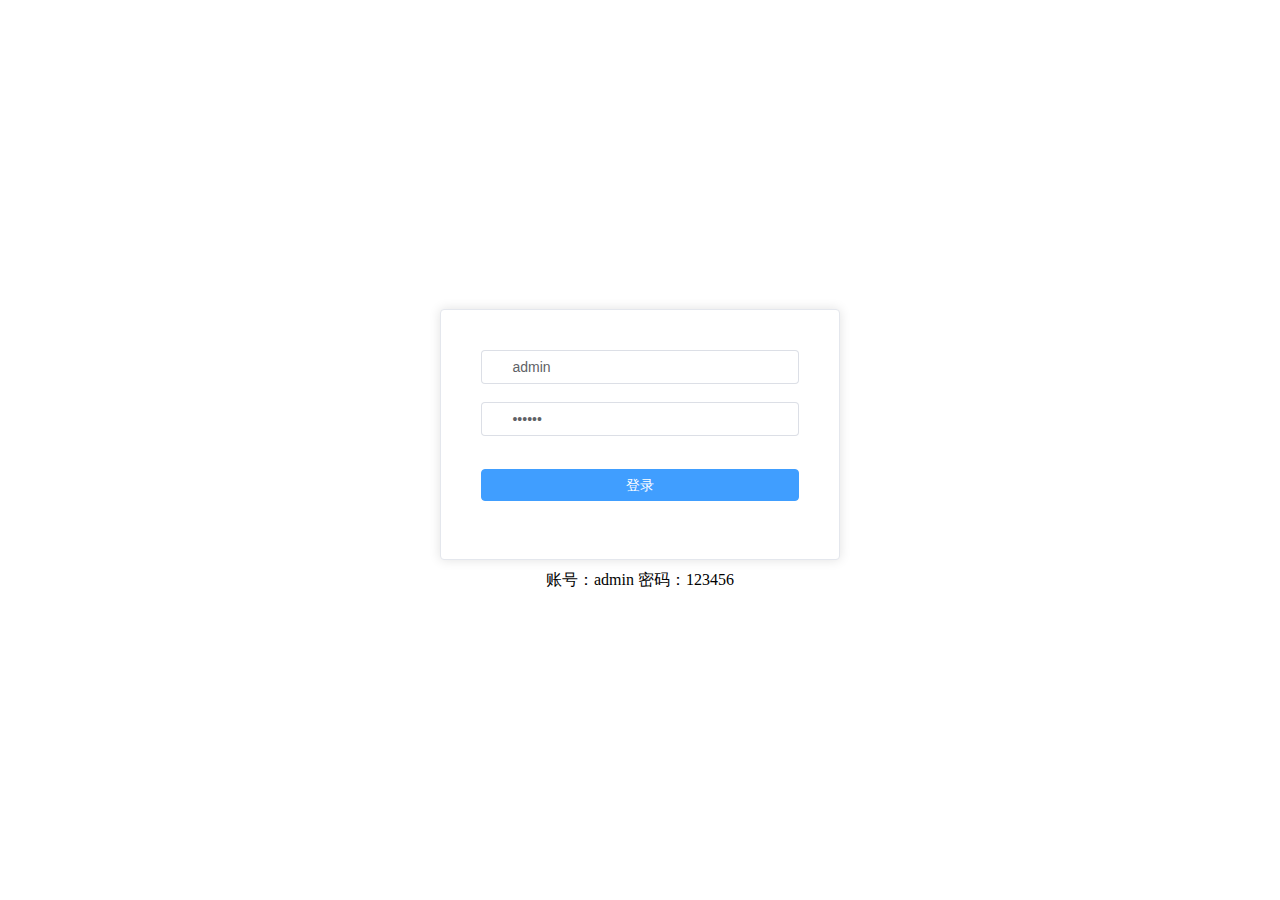
==== commit 1ea59e75: "GitHub Actions Auto Builder at 2024-02-18 07:06:28" ====
--- a/index.html
+++ b/index.html
@@ -4,9 +4,9 @@
     <meta charset="UTF-8" />
     <link rel="icon" type="image/svg+xml" href="/vite.svg" />
     <meta name="viewport" content="width=device-width, initial-scale=1.0" />
-    <title>Vite + Vue + TS</title>
-    <script type="module" crossorigin src="/assets/index-w77nLRF_.js"></script>
-    <link rel="stylesheet" crossorigin href="/assets/index-Cn1cLDwZ.css">
+    <title>ViteAdmin</title>
+    <script type="module" crossorigin src="/assets/index-DSjFDBZd.js"></script>
+    <link rel="stylesheet" crossorigin href="/assets/index-CREfY8hZ.css">
   </head>
   <body>
     <div id="app"></div>
--- a/assets/index-CREfY8hZ.css
+++ b/assets/index-CREfY8hZ.css
@@ -0,0 +1 @@
+@charset "UTF-8";#app[data-v-d5e3b342]{max-height:100vh}#nprogress{pointer-events:none}#nprogress .bar{background:#29d;position:fixed;z-index:1031;top:0;left:0;width:100%;height:2px}#nprogress .peg{display:block;position:absolute;right:0;width:100px;height:100%;box-shadow:0 0 10px #29d,0 0 5px #29d;opacity:1;-webkit-transform:rotate(3deg) translate(0px,-4px);-ms-transform:rotate(3deg) translate(0px,-4px);transform:rotate(3deg) translateY(-4px)}#nprogress .spinner{display:block;position:fixed;z-index:1031;top:15px;right:15px}#nprogress .spinner-icon{width:18px;height:18px;box-sizing:border-box;border:solid 2px transparent;border-top-color:#29d;border-left-color:#29d;border-radius:50%;-webkit-animation:nprogress-spinner .4s linear infinite;animation:nprogress-spinner .4s linear infinite}.nprogress-custom-parent{overflow:hidden;position:relative}.nprogress-custom-parent #nprogress .spinner,.nprogress-custom-parent #nprogress .bar{position:absolute}@-webkit-keyframes nprogress-spinner{0%{-webkit-transform:rotate(0deg)}to{-webkit-transform:rotate(360deg)}}@keyframes nprogress-spinner{0%{transform:rotate(0)}to{transform:rotate(360deg)}}*{padding:0;margin:0;box-sizing:border-box;-webkit-user-select:none;user-select:none;list-style:none;text-decoration:none}body{min-height:100vh;overflow:hidden}@font-face{font-family:iconfont;src:url(//at.alicdn.com/t/c/font_4431157_o59qp557x3q.woff2?t=1708231013388) format("woff2"),url(//at.alicdn.com/t/c/font_4431157_o59qp557x3q.woff?t=1708231013388) format("woff"),url(//at.alicdn.com/t/c/font_4431157_o59qp557x3q.ttf?t=1708231013388) format("truetype")}.iconfont{font-family:iconfont!important;font-size:16px;font-style:normal;-webkit-font-smoothing:antialiased;-moz-osx-font-smoothing:grayscale}.icon-biaoge:before{content:""}.icon-icothers:before{content:""}.icon-zhuye:before{content:""}.icon-icon_fullscreen_expand:before{content:""}.icon-icon_fullscreen_exit:before{content:""}.icon-setting:before{content:""}.icon-user:before{content:""}.icon-lock:before{content:""}.icon-zhankai:before{content:""}.icon-shifang:before{content:""}:root{--el-color-white: #ffffff;--el-color-black: #000000;--el-color-primary-rgb: 64, 158, 255;--el-color-success-rgb: 103, 194, 58;--el-color-warning-rgb: 230, 162, 60;--el-color-danger-rgb: 245, 108, 108;--el-color-error-rgb: 245, 108, 108;--el-color-info-rgb: 144, 147, 153;--el-font-size-extra-large: 20px;--el-font-size-large: 18px;--el-font-size-medium: 16px;--el-font-size-base: 14px;--el-font-size-small: 13px;--el-font-size-extra-small: 12px;--el-font-family: "Helvetica Neue", Helvetica, "PingFang SC", "Hiragino Sans GB", "Microsoft YaHei", "微软雅黑", Arial, sans-serif;--el-font-weight-primary: 500;--el-font-line-height-primary: 24px;--el-index-normal: 1;--el-index-top: 1000;--el-index-popper: 2000;--el-border-radius-base: 4px;--el-border-radius-small: 2px;--el-border-radius-round: 20px;--el-border-radius-circle: 100%;--el-transition-duration: .3s;--el-transition-duration-fast: .2s;--el-transition-function-ease-in-out-bezier: cubic-bezier(.645, .045, .355, 1);--el-transition-function-fast-bezier: cubic-bezier(.23, 1, .32, 1);--el-transition-all: all var(--el-transition-duration) var(--el-transition-function-ease-in-out-bezier);--el-transition-fade: opacity var(--el-transition-duration) var(--el-transition-function-fast-bezier);--el-transition-md-fade: transform var(--el-transition-duration) var(--el-transition-function-fast-bezier), opacity var(--el-transition-duration) var(--el-transition-function-fast-bezier);--el-transition-fade-linear: opacity var(--el-transition-duration-fast) linear;--el-transition-border: border-color var(--el-transition-duration-fast) var(--el-transition-function-ease-in-out-bezier);--el-transition-box-shadow: box-shadow var(--el-transition-duration-fast) var(--el-transition-function-ease-in-out-bezier);--el-transition-color: color var(--el-transition-duration-fast) var(--el-transition-function-ease-in-out-bezier);--el-component-size-large: 40px;--el-component-size: 32px;--el-component-size-small: 24px}:root{color-scheme:light;--el-color-white: #ffffff;--el-color-black: #000000;--el-color-primary: #409eff;--el-color-primary-light-3: #79bbff;--el-color-primary-light-5: #a0cfff;--el-color-primary-light-7: #c6e2ff;--el-color-primary-light-8: #d9ecff;--el-color-primary-light-9: #ecf5ff;--el-color-primary-dark-2: #337ecc;--el-color-success: #67c23a;--el-color-success-light-3: #95d475;--el-color-success-light-5: #b3e19d;--el-color-success-light-7: #d1edc4;--el-color-success-light-8: #e1f3d8;--el-color-success-light-9: #f0f9eb;--el-color-success-dark-2: #529b2e;--el-color-warning: #e6a23c;--el-color-warning-light-3: #eebe77;--el-color-warning-light-5: #f3d19e;--el-color-warning-light-7: #f8e3c5;--el-color-warning-light-8: #faecd8;--el-color-warning-light-9: #fdf6ec;--el-color-warning-dark-2: #b88230;--el-color-danger: #f56c6c;--el-color-danger-light-3: #f89898;--el-color-danger-light-5: #fab6b6;--el-color-danger-light-7: #fcd3d3;--el-color-danger-light-8: #fde2e2;--el-color-danger-light-9: #fef0f0;--el-color-danger-dark-2: #c45656;--el-color-error: #f56c6c;--el-color-error-light-3: #f89898;--el-color-error-light-5: #fab6b6;--el-color-error-light-7: #fcd3d3;--el-color-error-light-8: #fde2e2;--el-color-error-light-9: #fef0f0;--el-color-error-dark-2: #c45656;--el-color-info: #909399;--el-color-info-light-3: #b1b3b8;--el-color-info-light-5: #c8c9cc;--el-color-info-light-7: #dedfe0;--el-color-info-light-8: #e9e9eb;--el-color-info-light-9: #f4f4f5;--el-color-info-dark-2: #73767a;--el-bg-color: #ffffff;--el-bg-color-page: #f2f3f5;--el-bg-color-overlay: #ffffff;--el-text-color-primary: #303133;--el-text-color-regular: #606266;--el-text-color-secondary: #909399;--el-text-color-placeholder: #a8abb2;--el-text-color-disabled: #c0c4cc;--el-border-color: #dcdfe6;--el-border-color-light: #e4e7ed;--el-border-color-lighter: #ebeef5;--el-border-color-extra-light: #f2f6fc;--el-border-color-dark: #d4d7de;--el-border-color-darker: #cdd0d6;--el-fill-color: #f0f2f5;--el-fill-color-light: #f5f7fa;--el-fill-color-lighter: #fafafa;--el-fill-color-extra-light: #fafcff;--el-fill-color-dark: #ebedf0;--el-fill-color-darker: #e6e8eb;--el-fill-color-blank: #ffffff;--el-box-shadow: 0px 12px 32px 4px rgba(0, 0, 0, .04), 0px 8px 20px rgba(0, 0, 0, .08);--el-box-shadow-light: 0px 0px 12px rgba(0, 0, 0, .12);--el-box-shadow-lighter: 0px 0px 6px rgba(0, 0, 0, .12);--el-box-shadow-dark: 0px 16px 48px 16px rgba(0, 0, 0, .08), 0px 12px 32px rgba(0, 0, 0, .12), 0px 8px 16px -8px rgba(0, 0, 0, .16);--el-disabled-bg-color: var(--el-fill-color-light);--el-disabled-text-color: var(--el-text-color-placeholder);--el-disabled-border-color: var(--el-border-color-light);--el-overlay-color: rgba(0, 0, 0, .8);--el-overlay-color-light: rgba(0, 0, 0, .7);--el-overlay-color-lighter: rgba(0, 0, 0, .5);--el-mask-color: rgba(255, 255, 255, .9);--el-mask-color-extra-light: rgba(255, 255, 255, .3);--el-border-width: 1px;--el-border-style: solid;--el-border-color-hover: var(--el-text-color-disabled);--el-border: var(--el-border-width) var(--el-border-style) var(--el-border-color);--el-svg-monochrome-grey: var(--el-border-color)}.fade-in-linear-enter-active,.fade-in-linear-leave-active{transition:var(--el-transition-fade-linear)}.fade-in-linear-enter-from,.fade-in-linear-leave-to{opacity:0}.el-fade-in-linear-enter-active,.el-fade-in-linear-leave-active{transition:var(--el-transition-fade-linear)}.el-fade-in-linear-enter-from,.el-fade-in-linear-leave-to{opacity:0}.el-fade-in-enter-active,.el-fade-in-leave-active{transition:all var(--el-transition-duration) cubic-bezier(.55,0,.1,1)}.el-fade-in-enter-from,.el-fade-in-leave-active{opacity:0}.el-zoom-in-center-enter-active,.el-zoom-in-center-leave-active{transition:all var(--el-transition-duration) cubic-bezier(.55,0,.1,1)}.el-zoom-in-center-enter-from,.el-zoom-in-center-leave-active{opacity:0;transform:scaleX(0)}.el-zoom-in-top-enter-active,.el-zoom-in-top-leave-active{opacity:1;transform:scaleY(1);transition:var(--el-transition-md-fade);transform-origin:center top}.el-zoom-in-top-enter-active[data-popper-placement^=top],.el-zoom-in-top-leave-active[data-popper-placement^=top]{transform-origin:center bottom}.el-zoom-in-top-enter-from,.el-zoom-in-top-leave-active{opacity:0;transform:scaleY(0)}.el-zoom-in-bottom-enter-active,.el-zoom-in-bottom-leave-active{opacity:1;transform:scaleY(1);transition:var(--el-transition-md-fade);transform-origin:center bottom}.el-zoom-in-bottom-enter-from,.el-zoom-in-bottom-leave-active{opacity:0;transform:scaleY(0)}.el-zoom-in-left-enter-active,.el-zoom-in-left-leave-active{opacity:1;transform:scale(1);transition:var(--el-transition-md-fade);transform-origin:top left}.el-zoom-in-left-enter-from,.el-zoom-in-left-leave-active{opacity:0;transform:scale(.45)}.collapse-transition{transition:var(--el-transition-duration) height ease-in-out,var(--el-transition-duration) padding-top ease-in-out,var(--el-transition-duration) padding-bottom ease-in-out}.el-collapse-transition-leave-active,.el-collapse-transition-enter-active{transition:var(--el-transition-duration) max-height ease-in-out,var(--el-transition-duration) padding-top ease-in-out,var(--el-transition-duration) padding-bottom ease-in-out}.horizontal-collapse-transition{transition:var(--el-transition-duration) width ease-in-out,var(--el-transition-duration) padding-left ease-in-out,var(--el-transition-duration) padding-right ease-in-out}.el-list-enter-active,.el-list-leave-active{transition:all 1s}.el-list-enter-from,.el-list-leave-to{opacity:0;transform:translateY(-30px)}.el-list-leave-active{position:absolute!important}.el-opacity-transition{transition:opacity var(--el-transition-duration) cubic-bezier(.55,0,.1,1)}.el-icon-loading{animation:rotating 2s linear infinite}.el-icon--right{margin-left:5px}.el-icon--left{margin-right:5px}@keyframes rotating{0%{transform:rotate(0)}to{transform:rotate(360deg)}}.el-icon{--color: inherit;height:1em;width:1em;line-height:1em;display:inline-flex;justify-content:center;align-items:center;position:relative;fill:currentColor;color:var(--color);font-size:inherit}.el-icon.is-loading{animation:rotating 2s linear infinite}.el-icon svg{height:1em;width:1em}.el-affix--fixed{position:fixed}.el-alert{--el-alert-padding: 8px 16px;--el-alert-border-radius-base: var(--el-border-radius-base);--el-alert-title-font-size: 13px;--el-alert-description-font-size: 12px;--el-alert-close-font-size: 12px;--el-alert-close-customed-font-size: 13px;--el-alert-icon-size: 16px;--el-alert-icon-large-size: 28px;width:100%;padding:var(--el-alert-padding);margin:0;box-sizing:border-box;border-radius:var(--el-alert-border-radius-base);position:relative;background-color:var(--el-color-white);overflow:hidden;opacity:1;display:flex;align-items:center;transition:opacity var(--el-transition-duration-fast)}.el-alert.is-light .el-alert__close-btn{color:var(--el-text-color-placeholder)}.el-alert.is-dark .el-alert__close-btn,.el-alert.is-dark .el-alert__description{color:var(--el-color-white)}.el-alert.is-center{justify-content:center}.el-alert--success{--el-alert-bg-color: var(--el-color-success-light-9)}.el-alert--success.is-light{background-color:var(--el-alert-bg-color);color:var(--el-color-success)}.el-alert--success.is-light .el-alert__description{color:var(--el-color-success)}.el-alert--success.is-dark{background-color:var(--el-color-success);color:var(--el-color-white)}.el-alert--info{--el-alert-bg-color: var(--el-color-info-light-9)}.el-alert--info.is-light{background-color:var(--el-alert-bg-color);color:var(--el-color-info)}.el-alert--info.is-light .el-alert__description{color:var(--el-color-info)}.el-alert--info.is-dark{background-color:var(--el-color-info);color:var(--el-color-white)}.el-alert--warning{--el-alert-bg-color: var(--el-color-warning-light-9)}.el-alert--warning.is-light{background-color:var(--el-alert-bg-color);color:var(--el-color-warning)}.el-alert--warning.is-light .el-alert__description{color:var(--el-color-warning)}.el-alert--warning.is-dark{background-color:var(--el-color-warning);color:var(--el-color-white)}.el-alert--error{--el-alert-bg-color: var(--el-color-error-light-9)}.el-alert--error.is-light{background-color:var(--el-alert-bg-color);color:var(--el-color-error)}.el-alert--error.is-light .el-alert__description{color:var(--el-color-error)}.el-alert--error.is-dark{background-color:var(--el-color-error);color:var(--el-color-white)}.el-alert__content{display:table-cell;padding:0 8px}.el-alert .el-alert__icon{font-size:var(--el-alert-icon-size);width:var(--el-alert-icon-size)}.el-alert .el-alert__icon.is-big{font-size:var(--el-alert-icon-large-size);width:var(--el-alert-icon-large-size)}.el-alert__title{font-size:var(--el-alert-title-font-size);line-height:18px;vertical-align:text-top}.el-alert__title.is-bold{font-weight:700}.el-alert .el-alert__description{font-size:var(--el-alert-description-font-size);margin:5px 0 0}.el-alert .el-alert__close-btn{font-size:var(--el-alert-close-font-size);opacity:1;position:absolute;top:12px;right:15px;cursor:pointer}.el-alert .el-alert__close-btn.is-customed{font-style:normal;font-size:var(--el-alert-close-customed-font-size);top:9px}.el-alert-fade-enter-from,.el-alert-fade-leave-active{opacity:0}.el-aside{overflow:auto;box-sizing:border-box;flex-shrink:0;width:var(--el-aside-width, 300px)}.el-autocomplete{position:relative;display:inline-block}.el-autocomplete__popper.el-popper{background:var(--el-bg-color-overlay);border:1px solid var(--el-border-color-light);box-shadow:var(--el-box-shadow-light)}.el-autocomplete__popper.el-popper .el-popper__arrow:before{border:1px solid var(--el-border-color-light)}.el-autocomplete__popper.el-popper[data-popper-placement^=top] .el-popper__arrow:before{border-top-color:transparent;border-left-color:transparent}.el-autocomplete__popper.el-popper[data-popper-placement^=bottom] .el-popper__arrow:before{border-bottom-color:transparent;border-right-color:transparent}.el-autocomplete__popper.el-popper[data-popper-placement^=left] .el-popper__arrow:before{border-left-color:transparent;border-bottom-color:transparent}.el-autocomplete__popper.el-popper[data-popper-placement^=right] .el-popper__arrow:before{border-right-color:transparent;border-top-color:transparent}.el-autocomplete-suggestion{border-radius:var(--el-border-radius-base);box-sizing:border-box}.el-autocomplete-suggestion__wrap{max-height:280px;padding:10px 0;box-sizing:border-box}.el-autocomplete-suggestion__list{margin:0;padding:0}.el-autocomplete-suggestion li{padding:0 20px;margin:0;line-height:34px;cursor:pointer;color:var(--el-text-color-regular);font-size:var(--el-font-size-base);list-style:none;text-align:left;white-space:nowrap;overflow:hidden;text-overflow:ellipsis}.el-autocomplete-suggestion li:hover,.el-autocomplete-suggestion li.highlighted{background-color:var(--el-fill-color-light)}.el-autocomplete-suggestion li.divider{margin-top:6px;border-top:1px solid var(--el-color-black)}.el-autocomplete-suggestion li.divider:last-child{margin-bottom:-6px}.el-autocomplete-suggestion.is-loading li{text-align:center;height:100px;line-height:100px;font-size:20px;color:var(--el-text-color-secondary)}.el-autocomplete-suggestion.is-loading li:after{display:inline-block;content:"";height:100%;vertical-align:middle}.el-autocomplete-suggestion.is-loading li:hover{background-color:var(--el-bg-color-overlay)}.el-autocomplete-suggestion.is-loading .el-icon-loading{vertical-align:middle}.el-avatar{--el-avatar-text-color: var(--el-color-white);--el-avatar-bg-color: var(--el-text-color-disabled);--el-avatar-text-size: 14px;--el-avatar-icon-size: 18px;--el-avatar-border-radius: var(--el-border-radius-base);--el-avatar-size-large: 56px;--el-avatar-size-small: 24px;--el-avatar-size: 40px;display:inline-flex;justify-content:center;align-items:center;box-sizing:border-box;text-align:center;overflow:hidden;color:var(--el-avatar-text-color);background:var(--el-avatar-bg-color);width:var(--el-avatar-size);height:var(--el-avatar-size);font-size:var(--el-avatar-text-size)}.el-avatar>img{display:block;width:100%;height:100%}.el-avatar--circle{border-radius:50%}.el-avatar--square{border-radius:var(--el-avatar-border-radius)}.el-avatar--icon{font-size:var(--el-avatar-icon-size)}.el-avatar--small{--el-avatar-size: 24px}.el-avatar--large{--el-avatar-size: 56px}.el-backtop{--el-backtop-bg-color: var(--el-bg-color-overlay);--el-backtop-text-color: var(--el-color-primary);--el-backtop-hover-bg-color: var(--el-border-color-extra-light);position:fixed;background-color:var(--el-backtop-bg-color);width:40px;height:40px;border-radius:50%;color:var(--el-backtop-text-color);display:flex;align-items:center;justify-content:center;font-size:20px;box-shadow:var(--el-box-shadow-lighter);cursor:pointer;z-index:5}.el-backtop:hover{background-color:var(--el-backtop-hover-bg-color)}.el-backtop__icon{font-size:20px}.el-badge{--el-badge-bg-color: var(--el-color-danger);--el-badge-radius: 10px;--el-badge-font-size: 12px;--el-badge-padding: 6px;--el-badge-size: 18px;position:relative;vertical-align:middle;display:inline-block;width:fit-content}.el-badge__content{background-color:var(--el-badge-bg-color);border-radius:var(--el-badge-radius);color:var(--el-color-white);display:inline-flex;justify-content:center;align-items:center;font-size:var(--el-badge-font-size);height:var(--el-badge-size);padding:0 var(--el-badge-padding);white-space:nowrap;border:1px solid var(--el-bg-color)}.el-badge__content.is-fixed{position:absolute;top:0;right:calc(1px + var(--el-badge-size) / 2);transform:translateY(-50%) translate(100%);z-index:var(--el-index-normal)}.el-badge__content.is-fixed.is-dot{right:5px}.el-badge__content.is-dot{height:8px;width:8px;padding:0;right:0;border-radius:50%}.el-badge__content--primary{background-color:var(--el-color-primary)}.el-badge__content--success{background-color:var(--el-color-success)}.el-badge__content--warning{background-color:var(--el-color-warning)}.el-badge__content--info{background-color:var(--el-color-info)}.el-badge__content--danger{background-color:var(--el-color-danger)}.el-breadcrumb{font-size:14px;line-height:1}.el-breadcrumb:before,.el-breadcrumb:after{display:table;content:""}.el-breadcrumb:after{clear:both}.el-breadcrumb__separator{margin:0 9px;font-weight:700;color:var(--el-text-color-placeholder)}.el-breadcrumb__separator.el-icon{margin:0 6px;font-weight:400}.el-breadcrumb__separator.el-icon svg{vertical-align:middle}.el-breadcrumb__item{float:left;display:inline-flex;align-items:center}.el-breadcrumb__inner{color:var(--el-text-color-regular)}.el-breadcrumb__inner.is-link,.el-breadcrumb__inner a{font-weight:700;text-decoration:none;transition:var(--el-transition-color);color:var(--el-text-color-primary)}.el-breadcrumb__inner.is-link:hover,.el-breadcrumb__inner a:hover{color:var(--el-color-primary);cursor:pointer}.el-breadcrumb__item:last-child .el-breadcrumb__inner,.el-breadcrumb__item:last-child .el-breadcrumb__inner:hover,.el-breadcrumb__item:last-child .el-breadcrumb__inner a,.el-breadcrumb__item:last-child .el-breadcrumb__inner a:hover{font-weight:400;color:var(--el-text-color-regular);cursor:text}.el-breadcrumb__item:last-child .el-breadcrumb__separator{display:none}.el-button-group{display:inline-block;vertical-align:middle}.el-button-group:before,.el-button-group:after{display:table;content:""}.el-button-group:after{clear:both}.el-button-group>.el-button{float:left;position:relative}.el-button-group>.el-button+.el-button{margin-left:0}.el-button-group>.el-button:first-child{border-top-right-radius:0;border-bottom-right-radius:0}.el-button-group>.el-button:last-child{border-top-left-radius:0;border-bottom-left-radius:0}.el-button-group>.el-button:first-child:last-child{border-top-right-radius:var(--el-border-radius-base);border-bottom-right-radius:var(--el-border-radius-base);border-top-left-radius:var(--el-border-radius-base);border-bottom-left-radius:var(--el-border-radius-base)}.el-button-group>.el-button:first-child:last-child.is-round{border-radius:var(--el-border-radius-round)}.el-button-group>.el-button:first-child:last-child.is-circle{border-radius:50%}.el-button-group>.el-button:not(:first-child):not(:last-child){border-radius:0}.el-button-group>.el-button:not(:last-child){margin-right:-1px}.el-button-group>.el-button:hover,.el-button-group>.el-button:focus,.el-button-group>.el-button:active{z-index:1}.el-button-group>.el-button.is-active{z-index:1}.el-button-group>.el-dropdown>.el-button{border-top-left-radius:0;border-bottom-left-radius:0;border-left-color:var(--el-button-divide-border-color)}.el-button-group .el-button--primary:first-child{border-right-color:var(--el-button-divide-border-color)}.el-button-group .el-button--primary:last-child{border-left-color:var(--el-button-divide-border-color)}.el-button-group .el-button--primary:not(:first-child):not(:last-child){border-left-color:var(--el-button-divide-border-color);border-right-color:var(--el-button-divide-border-color)}.el-button-group .el-button--success:first-child{border-right-color:var(--el-button-divide-border-color)}.el-button-group .el-button--success:last-child{border-left-color:var(--el-button-divide-border-color)}.el-button-group .el-button--success:not(:first-child):not(:last-child){border-left-color:var(--el-button-divide-border-color);border-right-color:var(--el-button-divide-border-color)}.el-button-group .el-button--warning:first-child{border-right-color:var(--el-button-divide-border-color)}.el-button-group .el-button--warning:last-child{border-left-color:var(--el-button-divide-border-color)}.el-button-group .el-button--warning:not(:first-child):not(:last-child){border-left-color:var(--el-button-divide-border-color);border-right-color:var(--el-button-divide-border-color)}.el-button-group .el-button--danger:first-child{border-right-color:var(--el-button-divide-border-color)}.el-button-group .el-button--danger:last-child{border-left-color:var(--el-button-divide-border-color)}.el-button-group .el-button--danger:not(:first-child):not(:last-child){border-left-color:var(--el-button-divide-border-color);border-right-color:var(--el-button-divide-border-color)}.el-button-group .el-button--info:first-child{border-right-color:var(--el-button-divide-border-color)}.el-button-group .el-button--info:last-child{border-left-color:var(--el-button-divide-border-color)}.el-button-group .el-button--info:not(:first-child):not(:last-child){border-left-color:var(--el-button-divide-border-color);border-right-color:var(--el-button-divide-border-color)}.el-button{--el-button-font-weight: var(--el-font-weight-primary);--el-button-border-color: var(--el-border-color);--el-button-bg-color: var(--el-fill-color-blank);--el-button-text-color: var(--el-text-color-regular);--el-button-disabled-text-color: var(--el-disabled-text-color);--el-button-disabled-bg-color: var(--el-fill-color-blank);--el-button-disabled-border-color: var(--el-border-color-light);--el-button-divide-border-color: rgba(255, 255, 255, .5);--el-button-hover-text-color: var(--el-color-primary);--el-button-hover-bg-color: var(--el-color-primary-light-9);--el-button-hover-border-color: var(--el-color-primary-light-7);--el-button-active-text-color: var(--el-button-hover-text-color);--el-button-active-border-color: var(--el-color-primary);--el-button-active-bg-color: var(--el-button-hover-bg-color);--el-button-outline-color: var(--el-color-primary-light-5);--el-button-hover-link-text-color: var(--el-color-info);--el-button-active-color: var(--el-text-color-primary)}.el-button{display:inline-flex;justify-content:center;align-items:center;line-height:1;height:32px;white-space:nowrap;cursor:pointer;color:var(--el-button-text-color);text-align:center;box-sizing:border-box;outline:none;transition:.1s;font-weight:var(--el-button-font-weight);-webkit-user-select:none;user-select:none;vertical-align:middle;-webkit-appearance:none;background-color:var(--el-button-bg-color);border:var(--el-border);border-color:var(--el-button-border-color);padding:8px 15px;font-size:var(--el-font-size-base);border-radius:var(--el-border-radius-base)}.el-button:hover,.el-button:focus{color:var(--el-button-hover-text-color);border-color:var(--el-button-hover-border-color);background-color:var(--el-button-hover-bg-color);outline:none}.el-button:active{color:var(--el-button-active-text-color);border-color:var(--el-button-active-border-color);background-color:var(--el-button-active-bg-color);outline:none}.el-button:focus-visible{outline:2px solid var(--el-button-outline-color);outline-offset:1px}.el-button>span{display:inline-flex;align-items:center}.el-button+.el-button{margin-left:12px}.el-button.is-round{padding:8px 15px}.el-button::-moz-focus-inner{border:0}.el-button [class*=el-icon]+span{margin-left:6px}.el-button [class*=el-icon] svg{vertical-align:bottom}.el-button.is-plain{--el-button-hover-text-color: var(--el-color-primary);--el-button-hover-bg-color: var(--el-fill-color-blank);--el-button-hover-border-color: var(--el-color-primary)}.el-button.is-active{color:var(--el-button-active-text-color);border-color:var(--el-button-active-border-color);background-color:var(--el-button-active-bg-color);outline:none}.el-button.is-disabled,.el-button.is-disabled:hover,.el-button.is-disabled:focus{color:var(--el-button-disabled-text-color);cursor:not-allowed;background-image:none;background-color:var(--el-button-disabled-bg-color);border-color:var(--el-button-disabled-border-color)}.el-button.is-loading{position:relative;pointer-events:none}.el-button.is-loading:before{z-index:1;pointer-events:none;content:"";position:absolute;left:-1px;top:-1px;right:-1px;bottom:-1px;border-radius:inherit;background-color:var(--el-mask-color-extra-light)}.el-button.is-round{border-radius:var(--el-border-radius-round)}.el-button.is-circle{width:32px;border-radius:50%;padding:8px}.el-button.is-text{color:var(--el-button-text-color);border:0 solid transparent;background-color:transparent}.el-button.is-text.is-disabled{color:var(--el-button-disabled-text-color);background-color:transparent!important}.el-button.is-text:not(.is-disabled):hover,.el-button.is-text:not(.is-disabled):focus{background-color:var(--el-fill-color-light)}.el-button.is-text:not(.is-disabled):focus-visible{outline:2px solid var(--el-button-outline-color);outline-offset:1px}.el-button.is-text:not(.is-disabled):active{background-color:var(--el-fill-color)}.el-button.is-text:not(.is-disabled).is-has-bg{background-color:var(--el-fill-color-light)}.el-button.is-text:not(.is-disabled).is-has-bg:hover,.el-button.is-text:not(.is-disabled).is-has-bg:focus{background-color:var(--el-fill-color)}.el-button.is-text:not(.is-disabled).is-has-bg:active{background-color:var(--el-fill-color-dark)}.el-button__text--expand{letter-spacing:.3em;margin-right:-.3em}.el-button.is-link{border-color:transparent;color:var(--el-button-text-color);background:transparent;padding:2px;height:auto}.el-button.is-link:hover,.el-button.is-link:focus{color:var(--el-button-hover-link-text-color)}.el-button.is-link.is-disabled{color:var(--el-button-disabled-text-color);background-color:transparent!important;border-color:transparent!important}.el-button.is-link:not(.is-disabled):hover,.el-button.is-link:not(.is-disabled):focus{border-color:transparent;background-color:transparent}.el-button.is-link:not(.is-disabled):active{color:var(--el-button-active-color);border-color:transparent;background-color:transparent}.el-button--text{border-color:transparent;background:transparent;color:var(--el-color-primary);padding-left:0;padding-right:0}.el-button--text.is-disabled{color:var(--el-button-disabled-text-color);background-color:transparent!important;border-color:transparent!important}.el-button--text:not(.is-disabled):hover,.el-button--text:not(.is-disabled):focus{color:var(--el-color-primary-light-3);border-color:transparent;background-color:transparent}.el-button--text:not(.is-disabled):active{color:var(--el-color-primary-dark-2);border-color:transparent;background-color:transparent}.el-button__link--expand{letter-spacing:.3em;margin-right:-.3em}.el-button--primary{--el-button-text-color: var(--el-color-white);--el-button-bg-color: var(--el-color-primary);--el-button-border-color: var(--el-color-primary);--el-button-outline-color: var(--el-color-primary-light-5);--el-button-active-color: var(--el-color-primary-dark-2);--el-button-hover-text-color: var(--el-color-white);--el-button-hover-link-text-color: var(--el-color-primary-light-5);--el-button-hover-bg-color: var(--el-color-primary-light-3);--el-button-hover-border-color: var(--el-color-primary-light-3);--el-button-active-bg-color: var(--el-color-primary-dark-2);--el-button-active-border-color: var(--el-color-primary-dark-2);--el-button-disabled-text-color: var(--el-color-white);--el-button-disabled-bg-color: var(--el-color-primary-light-5);--el-button-disabled-border-color: var(--el-color-primary-light-5)}.el-button--primary.is-plain,.el-button--primary.is-text,.el-button--primary.is-link{--el-button-text-color: var(--el-color-primary);--el-button-bg-color: var(--el-color-primary-light-9);--el-button-border-color: var(--el-color-primary-light-5);--el-button-hover-text-color: var(--el-color-white);--el-button-hover-bg-color: var(--el-color-primary);--el-button-hover-border-color: var(--el-color-primary);--el-button-active-text-color: var(--el-color-white)}.el-button--primary.is-plain.is-disabled,.el-button--primary.is-plain.is-disabled:hover,.el-button--primary.is-plain.is-disabled:focus,.el-button--primary.is-plain.is-disabled:active,.el-button--primary.is-text.is-disabled,.el-button--primary.is-text.is-disabled:hover,.el-button--primary.is-text.is-disabled:focus,.el-button--primary.is-text.is-disabled:active,.el-button--primary.is-link.is-disabled,.el-button--primary.is-link.is-disabled:hover,.el-button--primary.is-link.is-disabled:focus,.el-button--primary.is-link.is-disabled:active{color:var(--el-color-primary-light-5);background-color:var(--el-color-primary-light-9);border-color:var(--el-color-primary-light-8)}.el-button--success{--el-button-text-color: var(--el-color-white);--el-button-bg-color: var(--el-color-success);--el-button-border-color: var(--el-color-success);--el-button-outline-color: var(--el-color-success-light-5);--el-button-active-color: var(--el-color-success-dark-2);--el-button-hover-text-color: var(--el-color-white);--el-button-hover-link-text-color: var(--el-color-success-light-5);--el-button-hover-bg-color: var(--el-color-success-light-3);--el-button-hover-border-color: var(--el-color-success-light-3);--el-button-active-bg-color: var(--el-color-success-dark-2);--el-button-active-border-color: var(--el-color-success-dark-2);--el-button-disabled-text-color: var(--el-color-white);--el-button-disabled-bg-color: var(--el-color-success-light-5);--el-button-disabled-border-color: var(--el-color-success-light-5)}.el-button--success.is-plain,.el-button--success.is-text,.el-button--success.is-link{--el-button-text-color: var(--el-color-success);--el-button-bg-color: var(--el-color-success-light-9);--el-button-border-color: var(--el-color-success-light-5);--el-button-hover-text-color: var(--el-color-white);--el-button-hover-bg-color: var(--el-color-success);--el-button-hover-border-color: var(--el-color-success);--el-button-active-text-color: var(--el-color-white)}.el-button--success.is-plain.is-disabled,.el-button--success.is-plain.is-disabled:hover,.el-button--success.is-plain.is-disabled:focus,.el-button--success.is-plain.is-disabled:active,.el-button--success.is-text.is-disabled,.el-button--success.is-text.is-disabled:hover,.el-button--success.is-text.is-disabled:focus,.el-button--success.is-text.is-disabled:active,.el-button--success.is-link.is-disabled,.el-button--success.is-link.is-disabled:hover,.el-button--success.is-link.is-disabled:focus,.el-button--success.is-link.is-disabled:active{color:var(--el-color-success-light-5);background-color:var(--el-color-success-light-9);border-color:var(--el-color-success-light-8)}.el-button--warning{--el-button-text-color: var(--el-color-white);--el-button-bg-color: var(--el-color-warning);--el-button-border-color: var(--el-color-warning);--el-button-outline-color: var(--el-color-warning-light-5);--el-button-active-color: var(--el-color-warning-dark-2);--el-button-hover-text-color: var(--el-color-white);--el-button-hover-link-text-color: var(--el-color-warning-light-5);--el-button-hover-bg-color: var(--el-color-warning-light-3);--el-button-hover-border-color: var(--el-color-warning-light-3);--el-button-active-bg-color: var(--el-color-warning-dark-2);--el-button-active-border-color: var(--el-color-warning-dark-2);--el-button-disabled-text-color: var(--el-color-white);--el-button-disabled-bg-color: var(--el-color-warning-light-5);--el-button-disabled-border-color: var(--el-color-warning-light-5)}.el-button--warning.is-plain,.el-button--warning.is-text,.el-button--warning.is-link{--el-button-text-color: var(--el-color-warning);--el-button-bg-color: var(--el-color-warning-light-9);--el-button-border-color: var(--el-color-warning-light-5);--el-button-hover-text-color: var(--el-color-white);--el-button-hover-bg-color: var(--el-color-warning);--el-button-hover-border-color: var(--el-color-warning);--el-button-active-text-color: var(--el-color-white)}.el-button--warning.is-plain.is-disabled,.el-button--warning.is-plain.is-disabled:hover,.el-button--warning.is-plain.is-disabled:focus,.el-button--warning.is-plain.is-disabled:active,.el-button--warning.is-text.is-disabled,.el-button--warning.is-text.is-disabled:hover,.el-button--warning.is-text.is-disabled:focus,.el-button--warning.is-text.is-disabled:active,.el-button--warning.is-link.is-disabled,.el-button--warning.is-link.is-disabled:hover,.el-button--warning.is-link.is-disabled:focus,.el-button--warning.is-link.is-disabled:active{color:var(--el-color-warning-light-5);background-color:var(--el-color-warning-light-9);border-color:var(--el-color-warning-light-8)}.el-button--danger{--el-button-text-color: var(--el-color-white);--el-button-bg-color: var(--el-color-danger);--el-button-border-color: var(--el-color-danger);--el-button-outline-color: var(--el-color-danger-light-5);--el-button-active-color: var(--el-color-danger-dark-2);--el-button-hover-text-color: var(--el-color-white);--el-button-hover-link-text-color: var(--el-color-danger-light-5);--el-button-hover-bg-color: var(--el-color-danger-light-3);--el-button-hover-border-color: var(--el-color-danger-light-3);--el-button-active-bg-color: var(--el-color-danger-dark-2);--el-button-active-border-color: var(--el-color-danger-dark-2);--el-button-disabled-text-color: var(--el-color-white);--el-button-disabled-bg-color: var(--el-color-danger-light-5);--el-button-disabled-border-color: var(--el-color-danger-light-5)}.el-button--danger.is-plain,.el-button--danger.is-text,.el-button--danger.is-link{--el-button-text-color: var(--el-color-danger);--el-button-bg-color: var(--el-color-danger-light-9);--el-button-border-color: var(--el-color-danger-light-5);--el-button-hover-text-color: var(--el-color-white);--el-button-hover-bg-color: var(--el-color-danger);--el-button-hover-border-color: var(--el-color-danger);--el-button-active-text-color: var(--el-color-white)}.el-button--danger.is-plain.is-disabled,.el-button--danger.is-plain.is-disabled:hover,.el-button--danger.is-plain.is-disabled:focus,.el-button--danger.is-plain.is-disabled:active,.el-button--danger.is-text.is-disabled,.el-button--danger.is-text.is-disabled:hover,.el-button--danger.is-text.is-disabled:focus,.el-button--danger.is-text.is-disabled:active,.el-button--danger.is-link.is-disabled,.el-button--danger.is-link.is-disabled:hover,.el-button--danger.is-link.is-disabled:focus,.el-button--danger.is-link.is-disabled:active{color:var(--el-color-danger-light-5);background-color:var(--el-color-danger-light-9);border-color:var(--el-color-danger-light-8)}.el-button--info{--el-button-text-color: var(--el-color-white);--el-button-bg-color: var(--el-color-info);--el-button-border-color: var(--el-color-info);--el-button-outline-color: var(--el-color-info-light-5);--el-button-active-color: var(--el-color-info-dark-2);--el-button-hover-text-color: var(--el-color-white);--el-button-hover-link-text-color: var(--el-color-info-light-5);--el-button-hover-bg-color: var(--el-color-info-light-3);--el-button-hover-border-color: var(--el-color-info-light-3);--el-button-active-bg-color: var(--el-color-info-dark-2);--el-button-active-border-color: var(--el-color-info-dark-2);--el-button-disabled-text-color: var(--el-color-white);--el-button-disabled-bg-color: var(--el-color-info-light-5);--el-button-disabled-border-color: var(--el-color-info-light-5)}.el-button--info.is-plain,.el-button--info.is-text,.el-button--info.is-link{--el-button-text-color: var(--el-color-info);--el-button-bg-color: var(--el-color-info-light-9);--el-button-border-color: var(--el-color-info-light-5);--el-button-hover-text-color: var(--el-color-white);--el-button-hover-bg-color: var(--el-color-info);--el-button-hover-border-color: var(--el-color-info);--el-button-active-text-color: var(--el-color-white)}.el-button--info.is-plain.is-disabled,.el-button--info.is-plain.is-disabled:hover,.el-button--info.is-plain.is-disabled:focus,.el-button--info.is-plain.is-disabled:active,.el-button--info.is-text.is-disabled,.el-button--info.is-text.is-disabled:hover,.el-button--info.is-text.is-disabled:focus,.el-button--info.is-text.is-disabled:active,.el-button--info.is-link.is-disabled,.el-button--info.is-link.is-disabled:hover,.el-button--info.is-link.is-disabled:focus,.el-button--info.is-link.is-disabled:active{color:var(--el-color-info-light-5);background-color:var(--el-color-info-light-9);border-color:var(--el-color-info-light-8)}.el-button--large{--el-button-size: 40px;height:var(--el-button-size);padding:12px 19px;font-size:var(--el-font-size-base);border-radius:var(--el-border-radius-base)}.el-button--large [class*=el-icon]+span{margin-left:8px}.el-button--large.is-round{padding:12px 19px}.el-button--large.is-circle{width:var(--el-button-size);padding:12px}.el-button--small{--el-button-size: 24px;height:var(--el-button-size);padding:5px 11px;font-size:12px;border-radius:calc(var(--el-border-radius-base) - 1px)}.el-button--small [class*=el-icon]+span{margin-left:4px}.el-button--small.is-round{padding:5px 11px}.el-button--small.is-circle{width:var(--el-button-size);padding:5px}.el-calendar{--el-calendar-border: var(--el-table-border, 1px solid var(--el-border-color-lighter));--el-calendar-header-border-bottom: var(--el-calendar-border);--el-calendar-selected-bg-color: var(--el-color-primary-light-9);--el-calendar-cell-width: 85px;background-color:var(--el-fill-color-blank)}.el-calendar__header{display:flex;justify-content:space-between;padding:12px 20px;border-bottom:var(--el-calendar-header-border-bottom)}.el-calendar__title{color:var(--el-text-color);align-self:center}.el-calendar__body{padding:12px 20px 35px}.el-calendar-table{table-layout:fixed;width:100%}.el-calendar-table thead th{padding:12px 0;color:var(--el-text-color-regular);font-weight:400}.el-calendar-table:not(.is-range) td.prev,.el-calendar-table:not(.is-range) td.next{color:var(--el-text-color-placeholder)}.el-calendar-table td{border-bottom:var(--el-calendar-border);border-right:var(--el-calendar-border);vertical-align:top;transition:background-color var(--el-transition-duration-fast) ease}.el-calendar-table td.is-selected{background-color:var(--el-calendar-selected-bg-color)}.el-calendar-table td.is-today{color:var(--el-color-primary)}.el-calendar-table tr:first-child td{border-top:var(--el-calendar-border)}.el-calendar-table tr td:first-child{border-left:var(--el-calendar-border)}.el-calendar-table tr.el-calendar-table__row--hide-border td{border-top:none}.el-calendar-table .el-calendar-day{box-sizing:border-box;padding:8px;height:var(--el-calendar-cell-width)}.el-calendar-table .el-calendar-day:hover{cursor:pointer;background-color:var(--el-calendar-selected-bg-color)}.el-card{--el-card-border-color: var(--el-border-color-light);--el-card-border-radius: 4px;--el-card-padding: 20px;--el-card-bg-color: var(--el-fill-color-blank)}.el-card{border-radius:var(--el-card-border-radius);border:1px solid var(--el-card-border-color);background-color:var(--el-card-bg-color);overflow:hidden;color:var(--el-text-color-primary);transition:var(--el-transition-duration)}.el-card.is-always-shadow{box-shadow:var(--el-box-shadow-light)}.el-card.is-hover-shadow:hover,.el-card.is-hover-shadow:focus{box-shadow:var(--el-box-shadow-light)}.el-card__header{padding:calc(var(--el-card-padding) - 2px) var(--el-card-padding);border-bottom:1px solid var(--el-card-border-color);box-sizing:border-box}.el-card__body{padding:var(--el-card-padding)}.el-card__footer{padding:calc(var(--el-card-padding) - 2px) var(--el-card-padding);border-top:1px solid var(--el-card-border-color);box-sizing:border-box}.el-carousel__item{position:absolute;top:0;left:0;width:100%;height:100%;display:inline-block;overflow:hidden;z-index:calc(var(--el-index-normal) - 1)}.el-carousel__item.is-active{z-index:calc(var(--el-index-normal) - 1)}.el-carousel__item.is-animating{transition:transform .4s ease-in-out}.el-carousel__item--card{width:50%;transition:transform .4s ease-in-out}.el-carousel__item--card.is-in-stage{cursor:pointer;z-index:var(--el-index-normal)}.el-carousel__item--card.is-in-stage:hover .el-carousel__mask,.el-carousel__item--card.is-in-stage.is-hover .el-carousel__mask{opacity:.12}.el-carousel__item--card.is-active{z-index:calc(var(--el-index-normal) + 1)}.el-carousel__item--card-vertical{width:100%;height:50%}.el-carousel__mask{position:absolute;width:100%;height:100%;top:0;left:0;background-color:var(--el-color-white);opacity:.24;transition:var(--el-transition-duration-fast)}.el-carousel{--el-carousel-arrow-font-size: 12px;--el-carousel-arrow-size: 36px;--el-carousel-arrow-background: rgba(31, 45, 61, .11);--el-carousel-arrow-hover-background: rgba(31, 45, 61, .23);--el-carousel-indicator-width: 30px;--el-carousel-indicator-height: 2px;--el-carousel-indicator-padding-horizontal: 4px;--el-carousel-indicator-padding-vertical: 12px;--el-carousel-indicator-out-color: var(--el-border-color-hover);position:relative}.el-carousel--horizontal,.el-carousel--vertical{overflow:hidden}.el-carousel__container{position:relative;height:300px}.el-carousel__arrow{border:none;outline:none;padding:0;margin:0;height:var(--el-carousel-arrow-size);width:var(--el-carousel-arrow-size);cursor:pointer;transition:var(--el-transition-duration);border-radius:50%;background-color:var(--el-carousel-arrow-background);color:#fff;position:absolute;top:50%;z-index:10;transform:translateY(-50%);text-align:center;font-size:var(--el-carousel-arrow-font-size);display:inline-flex;justify-content:center;align-items:center}.el-carousel__arrow--left{left:16px}.el-carousel__arrow--right{right:16px}.el-carousel__arrow:hover{background-color:var(--el-carousel-arrow-hover-background)}.el-carousel__arrow i{cursor:pointer}.el-carousel__indicators{position:absolute;list-style:none;margin:0;padding:0;z-index:calc(var(--el-index-normal) + 1)}.el-carousel__indicators--horizontal{bottom:0;left:50%;transform:translate(-50%)}.el-carousel__indicators--vertical{right:0;top:50%;transform:translateY(-50%)}.el-carousel__indicators--outside{bottom:calc(var(--el-carousel-indicator-height) + var(--el-carousel-indicator-padding-vertical) * 2);text-align:center;position:static;transform:none}.el-carousel__indicators--outside .el-carousel__indicator:hover button{opacity:.64}.el-carousel__indicators--outside button{background-color:var(--el-carousel-indicator-out-color);opacity:.24}.el-carousel__indicators--right{right:0}.el-carousel__indicators--labels{left:0;right:0;transform:none;text-align:center}.el-carousel__indicators--labels .el-carousel__button{height:auto;width:auto;padding:2px 18px;font-size:12px;color:#000}.el-carousel__indicators--labels .el-carousel__indicator{padding:6px 4px}.el-carousel__indicator{background-color:transparent;cursor:pointer}.el-carousel__indicator:hover button{opacity:.72}.el-carousel__indicator--horizontal{display:inline-block;padding:var(--el-carousel-indicator-padding-vertical) var(--el-carousel-indicator-padding-horizontal)}.el-carousel__indicator--vertical{padding:var(--el-carousel-indicator-padding-horizontal) var(--el-carousel-indicator-padding-vertical)}.el-carousel__indicator--vertical .el-carousel__button{width:var(--el-carousel-indicator-height);height:calc(var(--el-carousel-indicator-width) / 2)}.el-carousel__indicator.is-active button{opacity:1}.el-carousel__button{display:block;opacity:.48;width:var(--el-carousel-indicator-width);height:var(--el-carousel-indicator-height);background-color:#fff;border:none;outline:none;padding:0;margin:0;cursor:pointer;transition:var(--el-transition-duration)}.carousel-arrow-left-enter-from,.carousel-arrow-left-leave-active{transform:translateY(-50%) translate(-10px);opacity:0}.carousel-arrow-right-enter-from,.carousel-arrow-right-leave-active{transform:translateY(-50%) translate(10px);opacity:0}.el-cascader-panel{--el-cascader-menu-text-color: var(--el-text-color-regular);--el-cascader-menu-selected-text-color: var(--el-color-primary);--el-cascader-menu-fill: var(--el-bg-color-overlay);--el-cascader-menu-font-size: var(--el-font-size-base);--el-cascader-menu-radius: var(--el-border-radius-base);--el-cascader-menu-border: solid 1px var(--el-border-color-light);--el-cascader-menu-shadow: var(--el-box-shadow-light);--el-cascader-node-background-hover: var(--el-fill-color-light);--el-cascader-node-color-disabled: var(--el-text-color-placeholder);--el-cascader-color-empty: var(--el-text-color-placeholder);--el-cascader-tag-background: var(--el-fill-color)}.el-cascader-panel{display:flex;border-radius:var(--el-cascader-menu-radius);font-size:var(--el-cascader-menu-font-size)}.el-cascader-panel.is-bordered{border:var(--el-cascader-menu-border);border-radius:var(--el-cascader-menu-radius)}.el-cascader-menu{min-width:180px;box-sizing:border-box;color:var(--el-cascader-menu-text-color);border-right:var(--el-cascader-menu-border)}.el-cascader-menu:last-child{border-right:none}.el-cascader-menu:last-child .el-cascader-node{padding-right:20px}.el-cascader-menu__wrap.el-scrollbar__wrap{height:204px}.el-cascader-menu__list{position:relative;min-height:100%;margin:0;padding:6px 0;list-style:none;box-sizing:border-box}.el-cascader-menu__hover-zone{position:absolute;top:0;left:0;width:100%;height:100%;pointer-events:none}.el-cascader-menu__empty-text{position:absolute;top:50%;left:50%;transform:translate(-50%,-50%);display:flex;align-items:center;color:var(--el-cascader-color-empty)}.el-cascader-menu__empty-text .is-loading{margin-right:2px}.el-cascader-node{position:relative;display:flex;align-items:center;padding:0 30px 0 20px;height:34px;line-height:34px;outline:none}.el-cascader-node.is-selectable.in-active-path{color:var(--el-cascader-menu-text-color)}.el-cascader-node.in-active-path,.el-cascader-node.is-selectable.in-checked-path,.el-cascader-node.is-active{color:var(--el-cascader-menu-selected-text-color);font-weight:700}.el-cascader-node:not(.is-disabled){cursor:pointer}.el-cascader-node:not(.is-disabled):hover,.el-cascader-node:not(.is-disabled):focus{background:var(--el-cascader-node-background-hover)}.el-cascader-node.is-disabled{color:var(--el-cascader-node-color-disabled);cursor:not-allowed}.el-cascader-node__prefix{position:absolute;left:10px}.el-cascader-node__postfix{position:absolute;right:10px}.el-cascader-node__label{flex:1;text-align:left;padding:0 8px;white-space:nowrap;overflow:hidden;text-overflow:ellipsis}.el-cascader-node>.el-checkbox{margin-right:0}.el-cascader-node>.el-radio{margin-right:0}.el-cascader-node>.el-radio .el-radio__label{padding-left:0}.el-cascader{--el-cascader-menu-text-color: var(--el-text-color-regular);--el-cascader-menu-selected-text-color: var(--el-color-primary);--el-cascader-menu-fill: var(--el-bg-color-overlay);--el-cascader-menu-font-size: var(--el-font-size-base);--el-cascader-menu-radius: var(--el-border-radius-base);--el-cascader-menu-border: solid 1px var(--el-border-color-light);--el-cascader-menu-shadow: var(--el-box-shadow-light);--el-cascader-node-background-hover: var(--el-fill-color-light);--el-cascader-node-color-disabled: var(--el-text-color-placeholder);--el-cascader-color-empty: var(--el-text-color-placeholder);--el-cascader-tag-background: var(--el-fill-color);display:inline-block;vertical-align:middle;position:relative;font-size:var(--el-font-size-base);line-height:32px;outline:none}.el-cascader:not(.is-disabled):hover .el-input__wrapper{cursor:pointer;box-shadow:0 0 0 1px var(--el-input-hover-border-color) inset}.el-cascader .el-input{display:flex;cursor:pointer}.el-cascader .el-input .el-input__inner{text-overflow:ellipsis;cursor:pointer}.el-cascader .el-input .el-input__suffix-inner .el-icon{height:calc(100% - 2px)}.el-cascader .el-input .el-input__suffix-inner .el-icon svg{vertical-align:middle}.el-cascader .el-input .icon-arrow-down{transition:transform var(--el-transition-duration);font-size:14px}.el-cascader .el-input .icon-arrow-down.is-reverse{transform:rotate(180deg)}.el-cascader .el-input .icon-circle-close:hover{color:var(--el-input-clear-hover-color, var(--el-text-color-secondary))}.el-cascader .el-input.is-focus .el-input__wrapper{box-shadow:0 0 0 1px var(--el-input-focus-border-color, var(--el-color-primary)) inset}.el-cascader--large{font-size:14px;line-height:40px}.el-cascader--small{font-size:12px;line-height:24px}.el-cascader.is-disabled .el-cascader__label{z-index:calc(var(--el-index-normal) + 1);color:var(--el-disabled-text-color)}.el-cascader__dropdown{--el-cascader-menu-text-color: var(--el-text-color-regular);--el-cascader-menu-selected-text-color: var(--el-color-primary);--el-cascader-menu-fill: var(--el-bg-color-overlay);--el-cascader-menu-font-size: var(--el-font-size-base);--el-cascader-menu-radius: var(--el-border-radius-base);--el-cascader-menu-border: solid 1px var(--el-border-color-light);--el-cascader-menu-shadow: var(--el-box-shadow-light);--el-cascader-node-background-hover: var(--el-fill-color-light);--el-cascader-node-color-disabled: var(--el-text-color-placeholder);--el-cascader-color-empty: var(--el-text-color-placeholder);--el-cascader-tag-background: var(--el-fill-color)}.el-cascader__dropdown{font-size:var(--el-cascader-menu-font-size);border-radius:var(--el-cascader-menu-radius)}.el-cascader__dropdown.el-popper{background:var(--el-cascader-menu-fill);border:var(--el-cascader-menu-border);box-shadow:var(--el-cascader-menu-shadow)}.el-cascader__dropdown.el-popper .el-popper__arrow:before{border:var(--el-cascader-menu-border)}.el-cascader__dropdown.el-popper[data-popper-placement^=top] .el-popper__arrow:before{border-top-color:transparent;border-left-color:transparent}.el-cascader__dropdown.el-popper[data-popper-placement^=bottom] .el-popper__arrow:before{border-bottom-color:transparent;border-right-color:transparent}.el-cascader__dropdown.el-popper[data-popper-placement^=left] .el-popper__arrow:before{border-left-color:transparent;border-bottom-color:transparent}.el-cascader__dropdown.el-popper[data-popper-placement^=right] .el-popper__arrow:before{border-right-color:transparent;border-top-color:transparent}.el-cascader__dropdown.el-popper{box-shadow:var(--el-cascader-menu-shadow)}.el-cascader__tags{position:absolute;left:0;right:30px;top:50%;transform:translateY(-50%);display:flex;flex-wrap:wrap;line-height:normal;text-align:left;box-sizing:border-box}.el-cascader__tags .el-tag{display:inline-flex;align-items:center;max-width:100%;margin:2px 0 2px 6px;text-overflow:ellipsis;background:var(--el-cascader-tag-background)}.el-cascader__tags .el-tag:not(.is-hit){border-color:transparent}.el-cascader__tags .el-tag>span{flex:1;overflow:hidden;text-overflow:ellipsis}.el-cascader__tags .el-tag .el-icon-close{flex:none;background-color:var(--el-text-color-placeholder);color:var(--el-color-white)}.el-cascader__tags .el-tag .el-icon-close:hover{background-color:var(--el-text-color-secondary)}.el-cascader__collapse-tags{white-space:normal;z-index:var(--el-index-normal)}.el-cascader__collapse-tags .el-tag{display:inline-flex;align-items:center;max-width:100%;margin:2px 0 2px 6px;text-overflow:ellipsis;background:var(--el-fill-color)}.el-cascader__collapse-tags .el-tag:not(.is-hit){border-color:transparent}.el-cascader__collapse-tags .el-tag>span{flex:1;overflow:hidden;text-overflow:ellipsis}.el-cascader__collapse-tags .el-tag .el-icon-close{flex:none;background-color:var(--el-text-color-placeholder);color:var(--el-color-white)}.el-cascader__collapse-tags .el-tag .el-icon-close:hover{background-color:var(--el-text-color-secondary)}.el-cascader__suggestion-panel{border-radius:var(--el-cascader-menu-radius)}.el-cascader__suggestion-list{max-height:204px;margin:0;padding:6px 0;font-size:var(--el-font-size-base);color:var(--el-cascader-menu-text-color);text-align:center}.el-cascader__suggestion-item{display:flex;justify-content:space-between;align-items:center;height:34px;padding:0 15px;text-align:left;outline:none;cursor:pointer}.el-cascader__suggestion-item:hover,.el-cascader__suggestion-item:focus{background:var(--el-cascader-node-background-hover)}.el-cascader__suggestion-item.is-checked{color:var(--el-cascader-menu-selected-text-color);font-weight:700}.el-cascader__suggestion-item>span{margin-right:10px}.el-cascader__empty-text{margin:10px 0;color:var(--el-cascader-color-empty)}.el-cascader__search-input{flex:1;height:24px;min-width:60px;margin:2px 0 2px 11px;padding:0;color:var(--el-cascader-menu-text-color);border:none;outline:none;box-sizing:border-box;background:transparent}.el-cascader__search-input::placeholder{color:transparent}.el-check-tag{background-color:var(--el-color-info-light-9);border-radius:var(--el-border-radius-base);color:var(--el-color-info);cursor:pointer;display:inline-block;font-size:var(--el-font-size-base);line-height:var(--el-font-size-base);padding:7px 15px;transition:var(--el-transition-all);font-weight:700}.el-check-tag:hover{background-color:var(--el-color-info-light-7)}.el-check-tag.is-checked.el-check-tag--primary{background-color:var(--el-color-primary-light-8);color:var(--el-color-primary)}.el-check-tag.is-checked.el-check-tag--primary:hover{background-color:var(--el-color-primary-light-7)}.el-check-tag.is-checked.el-check-tag--success{background-color:var(--el-color-success-light-8);color:var(--el-color-success)}.el-check-tag.is-checked.el-check-tag--success:hover{background-color:var(--el-color-success-light-7)}.el-check-tag.is-checked.el-check-tag--warning{background-color:var(--el-color-warning-light-8);color:var(--el-color-warning)}.el-check-tag.is-checked.el-check-tag--warning:hover{background-color:var(--el-color-warning-light-7)}.el-check-tag.is-checked.el-check-tag--danger{background-color:var(--el-color-danger-light-8);color:var(--el-color-danger)}.el-check-tag.is-checked.el-check-tag--danger:hover{background-color:var(--el-color-danger-light-7)}.el-check-tag.is-checked.el-check-tag--error{background-color:var(--el-color-error-light-8);color:var(--el-color-error)}.el-check-tag.is-checked.el-check-tag--error:hover{background-color:var(--el-color-error-light-7)}.el-check-tag.is-checked.el-check-tag--info{background-color:var(--el-color-info-light-8);color:var(--el-color-info)}.el-check-tag.is-checked.el-check-tag--info:hover{background-color:var(--el-color-info-light-7)}.el-checkbox-button{--el-checkbox-button-checked-bg-color: var(--el-color-primary);--el-checkbox-button-checked-text-color: var(--el-color-white);--el-checkbox-button-checked-border-color: var(--el-color-primary)}.el-checkbox-button{position:relative;display:inline-block}.el-checkbox-button__inner{display:inline-block;line-height:1;font-weight:var(--el-checkbox-font-weight);white-space:nowrap;vertical-align:middle;cursor:pointer;background:var(--el-button-bg-color, var(--el-fill-color-blank));border:var(--el-border);border-left-color:transparent;color:var(--el-button-text-color, var(--el-text-color-regular));-webkit-appearance:none;text-align:center;box-sizing:border-box;outline:none;margin:0;position:relative;transition:var(--el-transition-all);-webkit-user-select:none;user-select:none;padding:8px 15px;font-size:var(--el-font-size-base);border-radius:0}.el-checkbox-button__inner.is-round{padding:8px 15px}.el-checkbox-button__inner:hover{color:var(--el-color-primary)}.el-checkbox-button__inner [class*=el-icon-]{line-height:.9}.el-checkbox-button__inner [class*=el-icon-]+span{margin-left:5px}.el-checkbox-button__original{opacity:0;outline:none;position:absolute;margin:0;z-index:-1}.el-checkbox-button.is-checked .el-checkbox-button__inner{color:var(--el-checkbox-button-checked-text-color);background-color:var(--el-checkbox-button-checked-bg-color);border-color:var(--el-checkbox-button-checked-border-color);box-shadow:-1px 0 0 0 var(--el-color-primary-light-7)}.el-checkbox-button.is-checked:first-child .el-checkbox-button__inner{border-left-color:var(--el-checkbox-button-checked-border-color)}.el-checkbox-button.is-disabled .el-checkbox-button__inner{color:var(--el-disabled-text-color);cursor:not-allowed;background-image:none;background-color:var(--el-button-disabled-bg-color, var(--el-fill-color-blank));border-color:var(--el-button-disabled-border-color, var(--el-border-color-light));box-shadow:none}.el-checkbox-button.is-disabled:first-child .el-checkbox-button__inner{border-left-color:var(--el-button-disabled-border-color, var(--el-border-color-light))}.el-checkbox-button:first-child .el-checkbox-button__inner{border-left:var(--el-border);border-top-left-radius:var(--el-border-radius-base);border-bottom-left-radius:var(--el-border-radius-base);box-shadow:none!important}.el-checkbox-button.is-focus .el-checkbox-button__inner{border-color:var(--el-checkbox-button-checked-border-color)}.el-checkbox-button:last-child .el-checkbox-button__inner{border-top-right-radius:var(--el-border-radius-base);border-bottom-right-radius:var(--el-border-radius-base)}.el-checkbox-button--large .el-checkbox-button__inner{padding:12px 19px;font-size:var(--el-font-size-base);border-radius:0}.el-checkbox-button--large .el-checkbox-button__inner.is-round{padding:12px 19px}.el-checkbox-button--small .el-checkbox-button__inner{padding:5px 11px;font-size:12px;border-radius:0}.el-checkbox-button--small .el-checkbox-button__inner.is-round{padding:5px 11px}.el-checkbox-group{font-size:0;line-height:0}.el-checkbox{--el-checkbox-font-size: 14px;--el-checkbox-font-weight: var(--el-font-weight-primary);--el-checkbox-text-color: var(--el-text-color-regular);--el-checkbox-input-height: 14px;--el-checkbox-input-width: 14px;--el-checkbox-border-radius: var(--el-border-radius-small);--el-checkbox-bg-color: var(--el-fill-color-blank);--el-checkbox-input-border: var(--el-border);--el-checkbox-disabled-border-color: var(--el-border-color);--el-checkbox-disabled-input-fill: var(--el-fill-color-light);--el-checkbox-disabled-icon-color: var(--el-text-color-placeholder);--el-checkbox-disabled-checked-input-fill: var(--el-border-color-extra-light);--el-checkbox-disabled-checked-input-border-color: var(--el-border-color);--el-checkbox-disabled-checked-icon-color: var(--el-text-color-placeholder);--el-checkbox-checked-text-color: var(--el-color-primary);--el-checkbox-checked-input-border-color: var(--el-color-primary);--el-checkbox-checked-bg-color: var(--el-color-primary);--el-checkbox-checked-icon-color: var(--el-color-white);--el-checkbox-input-border-color-hover: var(--el-color-primary)}.el-checkbox{color:var(--el-checkbox-text-color);font-weight:var(--el-checkbox-font-weight);font-size:var(--el-font-size-base);position:relative;cursor:pointer;display:inline-flex;align-items:center;white-space:nowrap;-webkit-user-select:none;user-select:none;margin-right:30px;height:var(--el-checkbox-height, 32px)}.el-checkbox.is-disabled{cursor:not-allowed}.el-checkbox.is-bordered{padding:0 15px 0 9px;border-radius:var(--el-border-radius-base);border:var(--el-border);box-sizing:border-box}.el-checkbox.is-bordered.is-checked{border-color:var(--el-color-primary)}.el-checkbox.is-bordered.is-disabled{border-color:var(--el-border-color-lighter)}.el-checkbox.is-bordered.el-checkbox--large{padding:0 19px 0 11px;border-radius:var(--el-border-radius-base)}.el-checkbox.is-bordered.el-checkbox--large .el-checkbox__label{font-size:var(--el-font-size-base)}.el-checkbox.is-bordered.el-checkbox--large .el-checkbox__inner{height:14px;width:14px}.el-checkbox.is-bordered.el-checkbox--small{padding:0 11px 0 7px;border-radius:calc(var(--el-border-radius-base) - 1px)}.el-checkbox.is-bordered.el-checkbox--small .el-checkbox__label{font-size:12px}.el-checkbox.is-bordered.el-checkbox--small .el-checkbox__inner{height:12px;width:12px}.el-checkbox.is-bordered.el-checkbox--small .el-checkbox__inner:after{height:6px;width:2px}.el-checkbox input:focus-visible+.el-checkbox__inner{outline:2px solid var(--el-checkbox-input-border-color-hover);outline-offset:1px;border-radius:var(--el-checkbox-border-radius)}.el-checkbox__input{white-space:nowrap;cursor:pointer;outline:none;display:inline-flex;position:relative}.el-checkbox__input.is-disabled .el-checkbox__inner{background-color:var(--el-checkbox-disabled-input-fill);border-color:var(--el-checkbox-disabled-border-color);cursor:not-allowed}.el-checkbox__input.is-disabled .el-checkbox__inner:after{cursor:not-allowed;border-color:var(--el-checkbox-disabled-icon-color)}.el-checkbox__input.is-disabled.is-checked .el-checkbox__inner{background-color:var(--el-checkbox-disabled-checked-input-fill);border-color:var(--el-checkbox-disabled-checked-input-border-color)}.el-checkbox__input.is-disabled.is-checked .el-checkbox__inner:after{border-color:var(--el-checkbox-disabled-checked-icon-color)}.el-checkbox__input.is-disabled.is-indeterminate .el-checkbox__inner{background-color:var(--el-checkbox-disabled-checked-input-fill);border-color:var(--el-checkbox-disabled-checked-input-border-color)}.el-checkbox__input.is-disabled.is-indeterminate .el-checkbox__inner:before{background-color:var(--el-checkbox-disabled-checked-icon-color);border-color:var(--el-checkbox-disabled-checked-icon-color)}.el-checkbox__input.is-disabled+span.el-checkbox__label{color:var(--el-disabled-text-color);cursor:not-allowed}.el-checkbox__input.is-checked .el-checkbox__inner{background-color:var(--el-checkbox-checked-bg-color);border-color:var(--el-checkbox-checked-input-border-color)}.el-checkbox__input.is-checked .el-checkbox__inner:after{transform:rotate(45deg) scaleY(1);border-color:var(--el-checkbox-checked-icon-color)}.el-checkbox__input.is-checked+.el-checkbox__label{color:var(--el-checkbox-checked-text-color)}.el-checkbox__input.is-focus:not(.is-checked) .el-checkbox__original:not(:focus-visible){border-color:var(--el-checkbox-input-border-color-hover)}.el-checkbox__input.is-indeterminate .el-checkbox__inner{background-color:var(--el-checkbox-checked-bg-color);border-color:var(--el-checkbox-checked-input-border-color)}.el-checkbox__input.is-indeterminate .el-checkbox__inner:before{content:"";position:absolute;display:block;background-color:var(--el-checkbox-checked-icon-color);height:2px;transform:scale(.5);left:0;right:0;top:5px}.el-checkbox__input.is-indeterminate .el-checkbox__inner:after{display:none}.el-checkbox__inner{display:inline-block;position:relative;border:var(--el-checkbox-input-border);border-radius:var(--el-checkbox-border-radius);box-sizing:border-box;width:var(--el-checkbox-input-width);height:var(--el-checkbox-input-height);background-color:var(--el-checkbox-bg-color);z-index:var(--el-index-normal);transition:border-color .25s cubic-bezier(.71,-.46,.29,1.46),background-color .25s cubic-bezier(.71,-.46,.29,1.46),outline .25s cubic-bezier(.71,-.46,.29,1.46)}.el-checkbox__inner:hover{border-color:var(--el-checkbox-input-border-color-hover)}.el-checkbox__inner:after{box-sizing:content-box;content:"";border:1px solid transparent;border-left:0;border-top:0;height:7px;left:4px;position:absolute;top:1px;transform:rotate(45deg) scaleY(0);width:3px;transition:transform .15s ease-in .05s;transform-origin:center}.el-checkbox__original{opacity:0;outline:none;position:absolute;margin:0;width:0;height:0;z-index:-1}.el-checkbox__label{display:inline-block;padding-left:8px;line-height:1;font-size:var(--el-checkbox-font-size)}.el-checkbox.el-checkbox--large{height:40px}.el-checkbox.el-checkbox--large .el-checkbox__label{font-size:14px}.el-checkbox.el-checkbox--large .el-checkbox__inner{width:14px;height:14px}.el-checkbox.el-checkbox--small{height:24px}.el-checkbox.el-checkbox--small .el-checkbox__label{font-size:12px}.el-checkbox.el-checkbox--small .el-checkbox__inner{width:12px;height:12px}.el-checkbox.el-checkbox--small .el-checkbox__input.is-indeterminate .el-checkbox__inner:before{top:4px}.el-checkbox.el-checkbox--small .el-checkbox__inner:after{width:2px;height:6px}.el-checkbox:last-of-type{margin-right:0}[class*=el-col-]{box-sizing:border-box}[class*=el-col-].is-guttered{display:block;min-height:1px}.el-col-0,.el-col-0.is-guttered{display:none}.el-col-0{max-width:0%;flex:0 0 0%}.el-col-offset-0{margin-left:0%}.el-col-pull-0{position:relative;right:0%}.el-col-push-0{position:relative;left:0%}.el-col-1{max-width:4.1666666667%;flex:0 0 4.1666666667%}.el-col-offset-1{margin-left:4.1666666667%}.el-col-pull-1{position:relative;right:4.1666666667%}.el-col-push-1{position:relative;left:4.1666666667%}.el-col-2{max-width:8.3333333333%;flex:0 0 8.3333333333%}.el-col-offset-2{margin-left:8.3333333333%}.el-col-pull-2{position:relative;right:8.3333333333%}.el-col-push-2{position:relative;left:8.3333333333%}.el-col-3{max-width:12.5%;flex:0 0 12.5%}.el-col-offset-3{margin-left:12.5%}.el-col-pull-3{position:relative;right:12.5%}.el-col-push-3{position:relative;left:12.5%}.el-col-4{max-width:16.6666666667%;flex:0 0 16.6666666667%}.el-col-offset-4{margin-left:16.6666666667%}.el-col-pull-4{position:relative;right:16.6666666667%}.el-col-push-4{position:relative;left:16.6666666667%}.el-col-5{max-width:20.8333333333%;flex:0 0 20.8333333333%}.el-col-offset-5{margin-left:20.8333333333%}.el-col-pull-5{position:relative;right:20.8333333333%}.el-col-push-5{position:relative;left:20.8333333333%}.el-col-6{max-width:25%;flex:0 0 25%}.el-col-offset-6{margin-left:25%}.el-col-pull-6{position:relative;right:25%}.el-col-push-6{position:relative;left:25%}.el-col-7{max-width:29.1666666667%;flex:0 0 29.1666666667%}.el-col-offset-7{margin-left:29.1666666667%}.el-col-pull-7{position:relative;right:29.1666666667%}.el-col-push-7{position:relative;left:29.1666666667%}.el-col-8{max-width:33.3333333333%;flex:0 0 33.3333333333%}.el-col-offset-8{margin-left:33.3333333333%}.el-col-pull-8{position:relative;right:33.3333333333%}.el-col-push-8{position:relative;left:33.3333333333%}.el-col-9{max-width:37.5%;flex:0 0 37.5%}.el-col-offset-9{margin-left:37.5%}.el-col-pull-9{position:relative;right:37.5%}.el-col-push-9{position:relative;left:37.5%}.el-col-10{max-width:41.6666666667%;flex:0 0 41.6666666667%}.el-col-offset-10{margin-left:41.6666666667%}.el-col-pull-10{position:relative;right:41.6666666667%}.el-col-push-10{position:relative;left:41.6666666667%}.el-col-11{max-width:45.8333333333%;flex:0 0 45.8333333333%}.el-col-offset-11{margin-left:45.8333333333%}.el-col-pull-11{position:relative;right:45.8333333333%}.el-col-push-11{position:relative;left:45.8333333333%}.el-col-12{max-width:50%;flex:0 0 50%}.el-col-offset-12{margin-left:50%}.el-col-pull-12{position:relative;right:50%}.el-col-push-12{position:relative;left:50%}.el-col-13{max-width:54.1666666667%;flex:0 0 54.1666666667%}.el-col-offset-13{margin-left:54.1666666667%}.el-col-pull-13{position:relative;right:54.1666666667%}.el-col-push-13{position:relative;left:54.1666666667%}.el-col-14{max-width:58.3333333333%;flex:0 0 58.3333333333%}.el-col-offset-14{margin-left:58.3333333333%}.el-col-pull-14{position:relative;right:58.3333333333%}.el-col-push-14{position:relative;left:58.3333333333%}.el-col-15{max-width:62.5%;flex:0 0 62.5%}.el-col-offset-15{margin-left:62.5%}.el-col-pull-15{position:relative;right:62.5%}.el-col-push-15{position:relative;left:62.5%}.el-col-16{max-width:66.6666666667%;flex:0 0 66.6666666667%}.el-col-offset-16{margin-left:66.6666666667%}.el-col-pull-16{position:relative;right:66.6666666667%}.el-col-push-16{position:relative;left:66.6666666667%}.el-col-17{max-width:70.8333333333%;flex:0 0 70.8333333333%}.el-col-offset-17{margin-left:70.8333333333%}.el-col-pull-17{position:relative;right:70.8333333333%}.el-col-push-17{position:relative;left:70.8333333333%}.el-col-18{max-width:75%;flex:0 0 75%}.el-col-offset-18{margin-left:75%}.el-col-pull-18{position:relative;right:75%}.el-col-push-18{position:relative;left:75%}.el-col-19{max-width:79.1666666667%;flex:0 0 79.1666666667%}.el-col-offset-19{margin-left:79.1666666667%}.el-col-pull-19{position:relative;right:79.1666666667%}.el-col-push-19{position:relative;left:79.1666666667%}.el-col-20{max-width:83.3333333333%;flex:0 0 83.3333333333%}.el-col-offset-20{margin-left:83.3333333333%}.el-col-pull-20{position:relative;right:83.3333333333%}.el-col-push-20{position:relative;left:83.3333333333%}.el-col-21{max-width:87.5%;flex:0 0 87.5%}.el-col-offset-21{margin-left:87.5%}.el-col-pull-21{position:relative;right:87.5%}.el-col-push-21{position:relative;left:87.5%}.el-col-22{max-width:91.6666666667%;flex:0 0 91.6666666667%}.el-col-offset-22{margin-left:91.6666666667%}.el-col-pull-22{position:relative;right:91.6666666667%}.el-col-push-22{position:relative;left:91.6666666667%}.el-col-23{max-width:95.8333333333%;flex:0 0 95.8333333333%}.el-col-offset-23{margin-left:95.8333333333%}.el-col-pull-23{position:relative;right:95.8333333333%}.el-col-push-23{position:relative;left:95.8333333333%}.el-col-24{max-width:100%;flex:0 0 100%}.el-col-offset-24{margin-left:100%}.el-col-pull-24{position:relative;right:100%}.el-col-push-24{position:relative;left:100%}@media only screen and (max-width: 767px){.el-col-xs-0,.el-col-xs-0.is-guttered{display:none}.el-col-xs-0{max-width:0%;flex:0 0 0%}.el-col-xs-offset-0{margin-left:0%}.el-col-xs-pull-0{position:relative;right:0%}.el-col-xs-push-0{position:relative;left:0%}.el-col-xs-1{display:block;max-width:4.1666666667%;flex:0 0 4.1666666667%}.el-col-xs-offset-1{margin-left:4.1666666667%}.el-col-xs-pull-1{position:relative;right:4.1666666667%}.el-col-xs-push-1{position:relative;left:4.1666666667%}.el-col-xs-2{display:block;max-width:8.3333333333%;flex:0 0 8.3333333333%}.el-col-xs-offset-2{margin-left:8.3333333333%}.el-col-xs-pull-2{position:relative;right:8.3333333333%}.el-col-xs-push-2{position:relative;left:8.3333333333%}.el-col-xs-3{display:block;max-width:12.5%;flex:0 0 12.5%}.el-col-xs-offset-3{margin-left:12.5%}.el-col-xs-pull-3{position:relative;right:12.5%}.el-col-xs-push-3{position:relative;left:12.5%}.el-col-xs-4{display:block;max-width:16.6666666667%;flex:0 0 16.6666666667%}.el-col-xs-offset-4{margin-left:16.6666666667%}.el-col-xs-pull-4{position:relative;right:16.6666666667%}.el-col-xs-push-4{position:relative;left:16.6666666667%}.el-col-xs-5{display:block;max-width:20.8333333333%;flex:0 0 20.8333333333%}.el-col-xs-offset-5{margin-left:20.8333333333%}.el-col-xs-pull-5{position:relative;right:20.8333333333%}.el-col-xs-push-5{position:relative;left:20.8333333333%}.el-col-xs-6{display:block;max-width:25%;flex:0 0 25%}.el-col-xs-offset-6{margin-left:25%}.el-col-xs-pull-6{position:relative;right:25%}.el-col-xs-push-6{position:relative;left:25%}.el-col-xs-7{display:block;max-width:29.1666666667%;flex:0 0 29.1666666667%}.el-col-xs-offset-7{margin-left:29.1666666667%}.el-col-xs-pull-7{position:relative;right:29.1666666667%}.el-col-xs-push-7{position:relative;left:29.1666666667%}.el-col-xs-8{display:block;max-width:33.3333333333%;flex:0 0 33.3333333333%}.el-col-xs-offset-8{margin-left:33.3333333333%}.el-col-xs-pull-8{position:relative;right:33.3333333333%}.el-col-xs-push-8{position:relative;left:33.3333333333%}.el-col-xs-9{display:block;max-width:37.5%;flex:0 0 37.5%}.el-col-xs-offset-9{margin-left:37.5%}.el-col-xs-pull-9{position:relative;right:37.5%}.el-col-xs-push-9{position:relative;left:37.5%}.el-col-xs-10{display:block;max-width:41.6666666667%;flex:0 0 41.6666666667%}.el-col-xs-offset-10{margin-left:41.6666666667%}.el-col-xs-pull-10{position:relative;right:41.6666666667%}.el-col-xs-push-10{position:relative;left:41.6666666667%}.el-col-xs-11{display:block;max-width:45.8333333333%;flex:0 0 45.8333333333%}.el-col-xs-offset-11{margin-left:45.8333333333%}.el-col-xs-pull-11{position:relative;right:45.8333333333%}.el-col-xs-push-11{position:relative;left:45.8333333333%}.el-col-xs-12{display:block;max-width:50%;flex:0 0 50%}.el-col-xs-offset-12{margin-left:50%}.el-col-xs-pull-12{position:relative;right:50%}.el-col-xs-push-12{position:relative;left:50%}.el-col-xs-13{display:block;max-width:54.1666666667%;flex:0 0 54.1666666667%}.el-col-xs-offset-13{margin-left:54.1666666667%}.el-col-xs-pull-13{position:relative;right:54.1666666667%}.el-col-xs-push-13{position:relative;left:54.1666666667%}.el-col-xs-14{display:block;max-width:58.3333333333%;flex:0 0 58.3333333333%}.el-col-xs-offset-14{margin-left:58.3333333333%}.el-col-xs-pull-14{position:relative;right:58.3333333333%}.el-col-xs-push-14{position:relative;left:58.3333333333%}.el-col-xs-15{display:block;max-width:62.5%;flex:0 0 62.5%}.el-col-xs-offset-15{margin-left:62.5%}.el-col-xs-pull-15{position:relative;right:62.5%}.el-col-xs-push-15{position:relative;left:62.5%}.el-col-xs-16{display:block;max-width:66.6666666667%;flex:0 0 66.6666666667%}.el-col-xs-offset-16{margin-left:66.6666666667%}.el-col-xs-pull-16{position:relative;right:66.6666666667%}.el-col-xs-push-16{position:relative;left:66.6666666667%}.el-col-xs-17{display:block;max-width:70.8333333333%;flex:0 0 70.8333333333%}.el-col-xs-offset-17{margin-left:70.8333333333%}.el-col-xs-pull-17{position:relative;right:70.8333333333%}.el-col-xs-push-17{position:relative;left:70.8333333333%}.el-col-xs-18{display:block;max-width:75%;flex:0 0 75%}.el-col-xs-offset-18{margin-left:75%}.el-col-xs-pull-18{position:relative;right:75%}.el-col-xs-push-18{position:relative;left:75%}.el-col-xs-19{display:block;max-width:79.1666666667%;flex:0 0 79.1666666667%}.el-col-xs-offset-19{margin-left:79.1666666667%}.el-col-xs-pull-19{position:relative;right:79.1666666667%}.el-col-xs-push-19{position:relative;left:79.1666666667%}.el-col-xs-20{display:block;max-width:83.3333333333%;flex:0 0 83.3333333333%}.el-col-xs-offset-20{margin-left:83.3333333333%}.el-col-xs-pull-20{position:relative;right:83.3333333333%}.el-col-xs-push-20{position:relative;left:83.3333333333%}.el-col-xs-21{display:block;max-width:87.5%;flex:0 0 87.5%}.el-col-xs-offset-21{margin-left:87.5%}.el-col-xs-pull-21{position:relative;right:87.5%}.el-col-xs-push-21{position:relative;left:87.5%}.el-col-xs-22{display:block;max-width:91.6666666667%;flex:0 0 91.6666666667%}.el-col-xs-offset-22{margin-left:91.6666666667%}.el-col-xs-pull-22{position:relative;right:91.6666666667%}.el-col-xs-push-22{position:relative;left:91.6666666667%}.el-col-xs-23{display:block;max-width:95.8333333333%;flex:0 0 95.8333333333%}.el-col-xs-offset-23{margin-left:95.8333333333%}.el-col-xs-pull-23{position:relative;right:95.8333333333%}.el-col-xs-push-23{position:relative;left:95.8333333333%}.el-col-xs-24{display:block;max-width:100%;flex:0 0 100%}.el-col-xs-offset-24{margin-left:100%}.el-col-xs-pull-24{position:relative;right:100%}.el-col-xs-push-24{position:relative;left:100%}}@media only screen and (min-width: 768px){.el-col-sm-0,.el-col-sm-0.is-guttered{display:none}.el-col-sm-0{max-width:0%;flex:0 0 0%}.el-col-sm-offset-0{margin-left:0%}.el-col-sm-pull-0{position:relative;right:0%}.el-col-sm-push-0{position:relative;left:0%}.el-col-sm-1{display:block;max-width:4.1666666667%;flex:0 0 4.1666666667%}.el-col-sm-offset-1{margin-left:4.1666666667%}.el-col-sm-pull-1{position:relative;right:4.1666666667%}.el-col-sm-push-1{position:relative;left:4.1666666667%}.el-col-sm-2{display:block;max-width:8.3333333333%;flex:0 0 8.3333333333%}.el-col-sm-offset-2{margin-left:8.3333333333%}.el-col-sm-pull-2{position:relative;right:8.3333333333%}.el-col-sm-push-2{position:relative;left:8.3333333333%}.el-col-sm-3{display:block;max-width:12.5%;flex:0 0 12.5%}.el-col-sm-offset-3{margin-left:12.5%}.el-col-sm-pull-3{position:relative;right:12.5%}.el-col-sm-push-3{position:relative;left:12.5%}.el-col-sm-4{display:block;max-width:16.6666666667%;flex:0 0 16.6666666667%}.el-col-sm-offset-4{margin-left:16.6666666667%}.el-col-sm-pull-4{position:relative;right:16.6666666667%}.el-col-sm-push-4{position:relative;left:16.6666666667%}.el-col-sm-5{display:block;max-width:20.8333333333%;flex:0 0 20.8333333333%}.el-col-sm-offset-5{margin-left:20.8333333333%}.el-col-sm-pull-5{position:relative;right:20.8333333333%}.el-col-sm-push-5{position:relative;left:20.8333333333%}.el-col-sm-6{display:block;max-width:25%;flex:0 0 25%}.el-col-sm-offset-6{margin-left:25%}.el-col-sm-pull-6{position:relative;right:25%}.el-col-sm-push-6{position:relative;left:25%}.el-col-sm-7{display:block;max-width:29.1666666667%;flex:0 0 29.1666666667%}.el-col-sm-offset-7{margin-left:29.1666666667%}.el-col-sm-pull-7{position:relative;right:29.1666666667%}.el-col-sm-push-7{position:relative;left:29.1666666667%}.el-col-sm-8{display:block;max-width:33.3333333333%;flex:0 0 33.3333333333%}.el-col-sm-offset-8{margin-left:33.3333333333%}.el-col-sm-pull-8{position:relative;right:33.3333333333%}.el-col-sm-push-8{position:relative;left:33.3333333333%}.el-col-sm-9{display:block;max-width:37.5%;flex:0 0 37.5%}.el-col-sm-offset-9{margin-left:37.5%}.el-col-sm-pull-9{position:relative;right:37.5%}.el-col-sm-push-9{position:relative;left:37.5%}.el-col-sm-10{display:block;max-width:41.6666666667%;flex:0 0 41.6666666667%}.el-col-sm-offset-10{margin-left:41.6666666667%}.el-col-sm-pull-10{position:relative;right:41.6666666667%}.el-col-sm-push-10{position:relative;left:41.6666666667%}.el-col-sm-11{display:block;max-width:45.8333333333%;flex:0 0 45.8333333333%}.el-col-sm-offset-11{margin-left:45.8333333333%}.el-col-sm-pull-11{position:relative;right:45.8333333333%}.el-col-sm-push-11{position:relative;left:45.8333333333%}.el-col-sm-12{display:block;max-width:50%;flex:0 0 50%}.el-col-sm-offset-12{margin-left:50%}.el-col-sm-pull-12{position:relative;right:50%}.el-col-sm-push-12{position:relative;left:50%}.el-col-sm-13{display:block;max-width:54.1666666667%;flex:0 0 54.1666666667%}.el-col-sm-offset-13{margin-left:54.1666666667%}.el-col-sm-pull-13{position:relative;right:54.1666666667%}.el-col-sm-push-13{position:relative;left:54.1666666667%}.el-col-sm-14{display:block;max-width:58.3333333333%;flex:0 0 58.3333333333%}.el-col-sm-offset-14{margin-left:58.3333333333%}.el-col-sm-pull-14{position:relative;right:58.3333333333%}.el-col-sm-push-14{position:relative;left:58.3333333333%}.el-col-sm-15{display:block;max-width:62.5%;flex:0 0 62.5%}.el-col-sm-offset-15{margin-left:62.5%}.el-col-sm-pull-15{position:relative;right:62.5%}.el-col-sm-push-15{position:relative;left:62.5%}.el-col-sm-16{display:block;max-width:66.6666666667%;flex:0 0 66.6666666667%}.el-col-sm-offset-16{margin-left:66.6666666667%}.el-col-sm-pull-16{position:relative;right:66.6666666667%}.el-col-sm-push-16{position:relative;left:66.6666666667%}.el-col-sm-17{display:block;max-width:70.8333333333%;flex:0 0 70.8333333333%}.el-col-sm-offset-17{margin-left:70.8333333333%}.el-col-sm-pull-17{position:relative;right:70.8333333333%}.el-col-sm-push-17{position:relative;left:70.8333333333%}.el-col-sm-18{display:block;max-width:75%;flex:0 0 75%}.el-col-sm-offset-18{margin-left:75%}.el-col-sm-pull-18{position:relative;right:75%}.el-col-sm-push-18{position:relative;left:75%}.el-col-sm-19{display:block;max-width:79.1666666667%;flex:0 0 79.1666666667%}.el-col-sm-offset-19{margin-left:79.1666666667%}.el-col-sm-pull-19{position:relative;right:79.1666666667%}.el-col-sm-push-19{position:relative;left:79.1666666667%}.el-col-sm-20{display:block;max-width:83.3333333333%;flex:0 0 83.3333333333%}.el-col-sm-offset-20{margin-left:83.3333333333%}.el-col-sm-pull-20{position:relative;right:83.3333333333%}.el-col-sm-push-20{position:relative;left:83.3333333333%}.el-col-sm-21{display:block;max-width:87.5%;flex:0 0 87.5%}.el-col-sm-offset-21{margin-left:87.5%}.el-col-sm-pull-21{position:relative;right:87.5%}.el-col-sm-push-21{position:relative;left:87.5%}.el-col-sm-22{display:block;max-width:91.6666666667%;flex:0 0 91.6666666667%}.el-col-sm-offset-22{margin-left:91.6666666667%}.el-col-sm-pull-22{position:relative;right:91.6666666667%}.el-col-sm-push-22{position:relative;left:91.6666666667%}.el-col-sm-23{display:block;max-width:95.8333333333%;flex:0 0 95.8333333333%}.el-col-sm-offset-23{margin-left:95.8333333333%}.el-col-sm-pull-23{position:relative;right:95.8333333333%}.el-col-sm-push-23{position:relative;left:95.8333333333%}.el-col-sm-24{display:block;max-width:100%;flex:0 0 100%}.el-col-sm-offset-24{margin-left:100%}.el-col-sm-pull-24{position:relative;right:100%}.el-col-sm-push-24{position:relative;left:100%}}@media only screen and (min-width: 992px){.el-col-md-0,.el-col-md-0.is-guttered{display:none}.el-col-md-0{max-width:0%;flex:0 0 0%}.el-col-md-offset-0{margin-left:0%}.el-col-md-pull-0{position:relative;right:0%}.el-col-md-push-0{position:relative;left:0%}.el-col-md-1{display:block;max-width:4.1666666667%;flex:0 0 4.1666666667%}.el-col-md-offset-1{margin-left:4.1666666667%}.el-col-md-pull-1{position:relative;right:4.1666666667%}.el-col-md-push-1{position:relative;left:4.1666666667%}.el-col-md-2{display:block;max-width:8.3333333333%;flex:0 0 8.3333333333%}.el-col-md-offset-2{margin-left:8.3333333333%}.el-col-md-pull-2{position:relative;right:8.3333333333%}.el-col-md-push-2{position:relative;left:8.3333333333%}.el-col-md-3{display:block;max-width:12.5%;flex:0 0 12.5%}.el-col-md-offset-3{margin-left:12.5%}.el-col-md-pull-3{position:relative;right:12.5%}.el-col-md-push-3{position:relative;left:12.5%}.el-col-md-4{display:block;max-width:16.6666666667%;flex:0 0 16.6666666667%}.el-col-md-offset-4{margin-left:16.6666666667%}.el-col-md-pull-4{position:relative;right:16.6666666667%}.el-col-md-push-4{position:relative;left:16.6666666667%}.el-col-md-5{display:block;max-width:20.8333333333%;flex:0 0 20.8333333333%}.el-col-md-offset-5{margin-left:20.8333333333%}.el-col-md-pull-5{position:relative;right:20.8333333333%}.el-col-md-push-5{position:relative;left:20.8333333333%}.el-col-md-6{display:block;max-width:25%;flex:0 0 25%}.el-col-md-offset-6{margin-left:25%}.el-col-md-pull-6{position:relative;right:25%}.el-col-md-push-6{position:relative;left:25%}.el-col-md-7{display:block;max-width:29.1666666667%;flex:0 0 29.1666666667%}.el-col-md-offset-7{margin-left:29.1666666667%}.el-col-md-pull-7{position:relative;right:29.1666666667%}.el-col-md-push-7{position:relative;left:29.1666666667%}.el-col-md-8{display:block;max-width:33.3333333333%;flex:0 0 33.3333333333%}.el-col-md-offset-8{margin-left:33.3333333333%}.el-col-md-pull-8{position:relative;right:33.3333333333%}.el-col-md-push-8{position:relative;left:33.3333333333%}.el-col-md-9{display:block;max-width:37.5%;flex:0 0 37.5%}.el-col-md-offset-9{margin-left:37.5%}.el-col-md-pull-9{position:relative;right:37.5%}.el-col-md-push-9{position:relative;left:37.5%}.el-col-md-10{display:block;max-width:41.6666666667%;flex:0 0 41.6666666667%}.el-col-md-offset-10{margin-left:41.6666666667%}.el-col-md-pull-10{position:relative;right:41.6666666667%}.el-col-md-push-10{position:relative;left:41.6666666667%}.el-col-md-11{display:block;max-width:45.8333333333%;flex:0 0 45.8333333333%}.el-col-md-offset-11{margin-left:45.8333333333%}.el-col-md-pull-11{position:relative;right:45.8333333333%}.el-col-md-push-11{position:relative;left:45.8333333333%}.el-col-md-12{display:block;max-width:50%;flex:0 0 50%}.el-col-md-offset-12{margin-left:50%}.el-col-md-pull-12{position:relative;right:50%}.el-col-md-push-12{position:relative;left:50%}.el-col-md-13{display:block;max-width:54.1666666667%;flex:0 0 54.1666666667%}.el-col-md-offset-13{margin-left:54.1666666667%}.el-col-md-pull-13{position:relative;right:54.1666666667%}.el-col-md-push-13{position:relative;left:54.1666666667%}.el-col-md-14{display:block;max-width:58.3333333333%;flex:0 0 58.3333333333%}.el-col-md-offset-14{margin-left:58.3333333333%}.el-col-md-pull-14{position:relative;right:58.3333333333%}.el-col-md-push-14{position:relative;left:58.3333333333%}.el-col-md-15{display:block;max-width:62.5%;flex:0 0 62.5%}.el-col-md-offset-15{margin-left:62.5%}.el-col-md-pull-15{position:relative;right:62.5%}.el-col-md-push-15{position:relative;left:62.5%}.el-col-md-16{display:block;max-width:66.6666666667%;flex:0 0 66.6666666667%}.el-col-md-offset-16{margin-left:66.6666666667%}.el-col-md-pull-16{position:relative;right:66.6666666667%}.el-col-md-push-16{position:relative;left:66.6666666667%}.el-col-md-17{display:block;max-width:70.8333333333%;flex:0 0 70.8333333333%}.el-col-md-offset-17{margin-left:70.8333333333%}.el-col-md-pull-17{position:relative;right:70.8333333333%}.el-col-md-push-17{position:relative;left:70.8333333333%}.el-col-md-18{display:block;max-width:75%;flex:0 0 75%}.el-col-md-offset-18{margin-left:75%}.el-col-md-pull-18{position:relative;right:75%}.el-col-md-push-18{position:relative;left:75%}.el-col-md-19{display:block;max-width:79.1666666667%;flex:0 0 79.1666666667%}.el-col-md-offset-19{margin-left:79.1666666667%}.el-col-md-pull-19{position:relative;right:79.1666666667%}.el-col-md-push-19{position:relative;left:79.1666666667%}.el-col-md-20{display:block;max-width:83.3333333333%;flex:0 0 83.3333333333%}.el-col-md-offset-20{margin-left:83.3333333333%}.el-col-md-pull-20{position:relative;right:83.3333333333%}.el-col-md-push-20{position:relative;left:83.3333333333%}.el-col-md-21{display:block;max-width:87.5%;flex:0 0 87.5%}.el-col-md-offset-21{margin-left:87.5%}.el-col-md-pull-21{position:relative;right:87.5%}.el-col-md-push-21{position:relative;left:87.5%}.el-col-md-22{display:block;max-width:91.6666666667%;flex:0 0 91.6666666667%}.el-col-md-offset-22{margin-left:91.6666666667%}.el-col-md-pull-22{position:relative;right:91.6666666667%}.el-col-md-push-22{position:relative;left:91.6666666667%}.el-col-md-23{display:block;max-width:95.8333333333%;flex:0 0 95.8333333333%}.el-col-md-offset-23{margin-left:95.8333333333%}.el-col-md-pull-23{position:relative;right:95.8333333333%}.el-col-md-push-23{position:relative;left:95.8333333333%}.el-col-md-24{display:block;max-width:100%;flex:0 0 100%}.el-col-md-offset-24{margin-left:100%}.el-col-md-pull-24{position:relative;right:100%}.el-col-md-push-24{position:relative;left:100%}}@media only screen and (min-width: 1200px){.el-col-lg-0,.el-col-lg-0.is-guttered{display:none}.el-col-lg-0{max-width:0%;flex:0 0 0%}.el-col-lg-offset-0{margin-left:0%}.el-col-lg-pull-0{position:relative;right:0%}.el-col-lg-push-0{position:relative;left:0%}.el-col-lg-1{display:block;max-width:4.1666666667%;flex:0 0 4.1666666667%}.el-col-lg-offset-1{margin-left:4.1666666667%}.el-col-lg-pull-1{position:relative;right:4.1666666667%}.el-col-lg-push-1{position:relative;left:4.1666666667%}.el-col-lg-2{display:block;max-width:8.3333333333%;flex:0 0 8.3333333333%}.el-col-lg-offset-2{margin-left:8.3333333333%}.el-col-lg-pull-2{position:relative;right:8.3333333333%}.el-col-lg-push-2{position:relative;left:8.3333333333%}.el-col-lg-3{display:block;max-width:12.5%;flex:0 0 12.5%}.el-col-lg-offset-3{margin-left:12.5%}.el-col-lg-pull-3{position:relative;right:12.5%}.el-col-lg-push-3{position:relative;left:12.5%}.el-col-lg-4{display:block;max-width:16.6666666667%;flex:0 0 16.6666666667%}.el-col-lg-offset-4{margin-left:16.6666666667%}.el-col-lg-pull-4{position:relative;right:16.6666666667%}.el-col-lg-push-4{position:relative;left:16.6666666667%}.el-col-lg-5{display:block;max-width:20.8333333333%;flex:0 0 20.8333333333%}.el-col-lg-offset-5{margin-left:20.8333333333%}.el-col-lg-pull-5{position:relative;right:20.8333333333%}.el-col-lg-push-5{position:relative;left:20.8333333333%}.el-col-lg-6{display:block;max-width:25%;flex:0 0 25%}.el-col-lg-offset-6{margin-left:25%}.el-col-lg-pull-6{position:relative;right:25%}.el-col-lg-push-6{position:relative;left:25%}.el-col-lg-7{display:block;max-width:29.1666666667%;flex:0 0 29.1666666667%}.el-col-lg-offset-7{margin-left:29.1666666667%}.el-col-lg-pull-7{position:relative;right:29.1666666667%}.el-col-lg-push-7{position:relative;left:29.1666666667%}.el-col-lg-8{display:block;max-width:33.3333333333%;flex:0 0 33.3333333333%}.el-col-lg-offset-8{margin-left:33.3333333333%}.el-col-lg-pull-8{position:relative;right:33.3333333333%}.el-col-lg-push-8{position:relative;left:33.3333333333%}.el-col-lg-9{display:block;max-width:37.5%;flex:0 0 37.5%}.el-col-lg-offset-9{margin-left:37.5%}.el-col-lg-pull-9{position:relative;right:37.5%}.el-col-lg-push-9{position:relative;left:37.5%}.el-col-lg-10{display:block;max-width:41.6666666667%;flex:0 0 41.6666666667%}.el-col-lg-offset-10{margin-left:41.6666666667%}.el-col-lg-pull-10{position:relative;right:41.6666666667%}.el-col-lg-push-10{position:relative;left:41.6666666667%}.el-col-lg-11{display:block;max-width:45.8333333333%;flex:0 0 45.8333333333%}.el-col-lg-offset-11{margin-left:45.8333333333%}.el-col-lg-pull-11{position:relative;right:45.8333333333%}.el-col-lg-push-11{position:relative;left:45.8333333333%}.el-col-lg-12{display:block;max-width:50%;flex:0 0 50%}.el-col-lg-offset-12{margin-left:50%}.el-col-lg-pull-12{position:relative;right:50%}.el-col-lg-push-12{position:relative;left:50%}.el-col-lg-13{display:block;max-width:54.1666666667%;flex:0 0 54.1666666667%}.el-col-lg-offset-13{margin-left:54.1666666667%}.el-col-lg-pull-13{position:relative;right:54.1666666667%}.el-col-lg-push-13{position:relative;left:54.1666666667%}.el-col-lg-14{display:block;max-width:58.3333333333%;flex:0 0 58.3333333333%}.el-col-lg-offset-14{margin-left:58.3333333333%}.el-col-lg-pull-14{position:relative;right:58.3333333333%}.el-col-lg-push-14{position:relative;left:58.3333333333%}.el-col-lg-15{display:block;max-width:62.5%;flex:0 0 62.5%}.el-col-lg-offset-15{margin-left:62.5%}.el-col-lg-pull-15{position:relative;right:62.5%}.el-col-lg-push-15{position:relative;left:62.5%}.el-col-lg-16{display:block;max-width:66.6666666667%;flex:0 0 66.6666666667%}.el-col-lg-offset-16{margin-left:66.6666666667%}.el-col-lg-pull-16{position:relative;right:66.6666666667%}.el-col-lg-push-16{position:relative;left:66.6666666667%}.el-col-lg-17{display:block;max-width:70.8333333333%;flex:0 0 70.8333333333%}.el-col-lg-offset-17{margin-left:70.8333333333%}.el-col-lg-pull-17{position:relative;right:70.8333333333%}.el-col-lg-push-17{position:relative;left:70.8333333333%}.el-col-lg-18{display:block;max-width:75%;flex:0 0 75%}.el-col-lg-offset-18{margin-left:75%}.el-col-lg-pull-18{position:relative;right:75%}.el-col-lg-push-18{position:relative;left:75%}.el-col-lg-19{display:block;max-width:79.1666666667%;flex:0 0 79.1666666667%}.el-col-lg-offset-19{margin-left:79.1666666667%}.el-col-lg-pull-19{position:relative;right:79.1666666667%}.el-col-lg-push-19{position:relative;left:79.1666666667%}.el-col-lg-20{display:block;max-width:83.3333333333%;flex:0 0 83.3333333333%}.el-col-lg-offset-20{margin-left:83.3333333333%}.el-col-lg-pull-20{position:relative;right:83.3333333333%}.el-col-lg-push-20{position:relative;left:83.3333333333%}.el-col-lg-21{display:block;max-width:87.5%;flex:0 0 87.5%}.el-col-lg-offset-21{margin-left:87.5%}.el-col-lg-pull-21{position:relative;right:87.5%}.el-col-lg-push-21{position:relative;left:87.5%}.el-col-lg-22{display:block;max-width:91.6666666667%;flex:0 0 91.6666666667%}.el-col-lg-offset-22{margin-left:91.6666666667%}.el-col-lg-pull-22{position:relative;right:91.6666666667%}.el-col-lg-push-22{position:relative;left:91.6666666667%}.el-col-lg-23{display:block;max-width:95.8333333333%;flex:0 0 95.8333333333%}.el-col-lg-offset-23{margin-left:95.8333333333%}.el-col-lg-pull-23{position:relative;right:95.8333333333%}.el-col-lg-push-23{position:relative;left:95.8333333333%}.el-col-lg-24{display:block;max-width:100%;flex:0 0 100%}.el-col-lg-offset-24{margin-left:100%}.el-col-lg-pull-24{position:relative;right:100%}.el-col-lg-push-24{position:relative;left:100%}}@media only screen and (min-width: 1920px){.el-col-xl-0,.el-col-xl-0.is-guttered{display:none}.el-col-xl-0{max-width:0%;flex:0 0 0%}.el-col-xl-offset-0{margin-left:0%}.el-col-xl-pull-0{position:relative;right:0%}.el-col-xl-push-0{position:relative;left:0%}.el-col-xl-1{display:block;max-width:4.1666666667%;flex:0 0 4.1666666667%}.el-col-xl-offset-1{margin-left:4.1666666667%}.el-col-xl-pull-1{position:relative;right:4.1666666667%}.el-col-xl-push-1{position:relative;left:4.1666666667%}.el-col-xl-2{display:block;max-width:8.3333333333%;flex:0 0 8.3333333333%}.el-col-xl-offset-2{margin-left:8.3333333333%}.el-col-xl-pull-2{position:relative;right:8.3333333333%}.el-col-xl-push-2{position:relative;left:8.3333333333%}.el-col-xl-3{display:block;max-width:12.5%;flex:0 0 12.5%}.el-col-xl-offset-3{margin-left:12.5%}.el-col-xl-pull-3{position:relative;right:12.5%}.el-col-xl-push-3{position:relative;left:12.5%}.el-col-xl-4{display:block;max-width:16.6666666667%;flex:0 0 16.6666666667%}.el-col-xl-offset-4{margin-left:16.6666666667%}.el-col-xl-pull-4{position:relative;right:16.6666666667%}.el-col-xl-push-4{position:relative;left:16.6666666667%}.el-col-xl-5{display:block;max-width:20.8333333333%;flex:0 0 20.8333333333%}.el-col-xl-offset-5{margin-left:20.8333333333%}.el-col-xl-pull-5{position:relative;right:20.8333333333%}.el-col-xl-push-5{position:relative;left:20.8333333333%}.el-col-xl-6{display:block;max-width:25%;flex:0 0 25%}.el-col-xl-offset-6{margin-left:25%}.el-col-xl-pull-6{position:relative;right:25%}.el-col-xl-push-6{position:relative;left:25%}.el-col-xl-7{display:block;max-width:29.1666666667%;flex:0 0 29.1666666667%}.el-col-xl-offset-7{margin-left:29.1666666667%}.el-col-xl-pull-7{position:relative;right:29.1666666667%}.el-col-xl-push-7{position:relative;left:29.1666666667%}.el-col-xl-8{display:block;max-width:33.3333333333%;flex:0 0 33.3333333333%}.el-col-xl-offset-8{margin-left:33.3333333333%}.el-col-xl-pull-8{position:relative;right:33.3333333333%}.el-col-xl-push-8{position:relative;left:33.3333333333%}.el-col-xl-9{display:block;max-width:37.5%;flex:0 0 37.5%}.el-col-xl-offset-9{margin-left:37.5%}.el-col-xl-pull-9{position:relative;right:37.5%}.el-col-xl-push-9{position:relative;left:37.5%}.el-col-xl-10{display:block;max-width:41.6666666667%;flex:0 0 41.6666666667%}.el-col-xl-offset-10{margin-left:41.6666666667%}.el-col-xl-pull-10{position:relative;right:41.6666666667%}.el-col-xl-push-10{position:relative;left:41.6666666667%}.el-col-xl-11{display:block;max-width:45.8333333333%;flex:0 0 45.8333333333%}.el-col-xl-offset-11{margin-left:45.8333333333%}.el-col-xl-pull-11{position:relative;right:45.8333333333%}.el-col-xl-push-11{position:relative;left:45.8333333333%}.el-col-xl-12{display:block;max-width:50%;flex:0 0 50%}.el-col-xl-offset-12{margin-left:50%}.el-col-xl-pull-12{position:relative;right:50%}.el-col-xl-push-12{position:relative;left:50%}.el-col-xl-13{display:block;max-width:54.1666666667%;flex:0 0 54.1666666667%}.el-col-xl-offset-13{margin-left:54.1666666667%}.el-col-xl-pull-13{position:relative;right:54.1666666667%}.el-col-xl-push-13{position:relative;left:54.1666666667%}.el-col-xl-14{display:block;max-width:58.3333333333%;flex:0 0 58.3333333333%}.el-col-xl-offset-14{margin-left:58.3333333333%}.el-col-xl-pull-14{position:relative;right:58.3333333333%}.el-col-xl-push-14{position:relative;left:58.3333333333%}.el-col-xl-15{display:block;max-width:62.5%;flex:0 0 62.5%}.el-col-xl-offset-15{margin-left:62.5%}.el-col-xl-pull-15{position:relative;right:62.5%}.el-col-xl-push-15{position:relative;left:62.5%}.el-col-xl-16{display:block;max-width:66.6666666667%;flex:0 0 66.6666666667%}.el-col-xl-offset-16{margin-left:66.6666666667%}.el-col-xl-pull-16{position:relative;right:66.6666666667%}.el-col-xl-push-16{position:relative;left:66.6666666667%}.el-col-xl-17{display:block;max-width:70.8333333333%;flex:0 0 70.8333333333%}.el-col-xl-offset-17{margin-left:70.8333333333%}.el-col-xl-pull-17{position:relative;right:70.8333333333%}.el-col-xl-push-17{position:relative;left:70.8333333333%}.el-col-xl-18{display:block;max-width:75%;flex:0 0 75%}.el-col-xl-offset-18{margin-left:75%}.el-col-xl-pull-18{position:relative;right:75%}.el-col-xl-push-18{position:relative;left:75%}.el-col-xl-19{display:block;max-width:79.1666666667%;flex:0 0 79.1666666667%}.el-col-xl-offset-19{margin-left:79.1666666667%}.el-col-xl-pull-19{position:relative;right:79.1666666667%}.el-col-xl-push-19{position:relative;left:79.1666666667%}.el-col-xl-20{display:block;max-width:83.3333333333%;flex:0 0 83.3333333333%}.el-col-xl-offset-20{margin-left:83.3333333333%}.el-col-xl-pull-20{position:relative;right:83.3333333333%}.el-col-xl-push-20{position:relative;left:83.3333333333%}.el-col-xl-21{display:block;max-width:87.5%;flex:0 0 87.5%}.el-col-xl-offset-21{margin-left:87.5%}.el-col-xl-pull-21{position:relative;right:87.5%}.el-col-xl-push-21{position:relative;left:87.5%}.el-col-xl-22{display:block;max-width:91.6666666667%;flex:0 0 91.6666666667%}.el-col-xl-offset-22{margin-left:91.6666666667%}.el-col-xl-pull-22{position:relative;right:91.6666666667%}.el-col-xl-push-22{position:relative;left:91.6666666667%}.el-col-xl-23{display:block;max-width:95.8333333333%;flex:0 0 95.8333333333%}.el-col-xl-offset-23{margin-left:95.8333333333%}.el-col-xl-pull-23{position:relative;right:95.8333333333%}.el-col-xl-push-23{position:relative;left:95.8333333333%}.el-col-xl-24{display:block;max-width:100%;flex:0 0 100%}.el-col-xl-offset-24{margin-left:100%}.el-col-xl-pull-24{position:relative;right:100%}.el-col-xl-push-24{position:relative;left:100%}}.el-collapse{--el-collapse-border-color: var(--el-border-color-lighter);--el-collapse-header-height: 48px;--el-collapse-header-bg-color: var(--el-fill-color-blank);--el-collapse-header-text-color: var(--el-text-color-primary);--el-collapse-header-font-size: 13px;--el-collapse-content-bg-color: var(--el-fill-color-blank);--el-collapse-content-font-size: 13px;--el-collapse-content-text-color: var(--el-text-color-primary);border-top:1px solid var(--el-collapse-border-color);border-bottom:1px solid var(--el-collapse-border-color)}.el-collapse-item.is-disabled .el-collapse-item__header{color:var(--el-text-color-disabled);cursor:not-allowed}.el-collapse-item__header{width:100%;padding:0;border:none;display:flex;align-items:center;height:var(--el-collapse-header-height);line-height:var(--el-collapse-header-height);background-color:var(--el-collapse-header-bg-color);color:var(--el-collapse-header-text-color);cursor:pointer;border-bottom:1px solid var(--el-collapse-border-color);font-size:var(--el-collapse-header-font-size);font-weight:500;transition:border-bottom-color var(--el-transition-duration);outline:none}.el-collapse-item__arrow{margin:0 8px 0 auto;transition:transform var(--el-transition-duration);font-weight:300}.el-collapse-item__arrow.is-active{transform:rotate(90deg)}.el-collapse-item__header.focusing:focus:not(:hover){color:var(--el-color-primary)}.el-collapse-item__header.is-active{border-bottom-color:transparent}.el-collapse-item__wrap{will-change:height;background-color:var(--el-collapse-content-bg-color);overflow:hidden;box-sizing:border-box;border-bottom:1px solid var(--el-collapse-border-color)}.el-collapse-item__content{padding-bottom:25px;font-size:var(--el-collapse-content-font-size);color:var(--el-collapse-content-text-color);line-height:1.7692307692}.el-collapse-item:last-child{margin-bottom:-1px}.el-color-predefine{display:flex;font-size:12px;margin-top:8px;width:280px}.el-color-predefine__colors{display:flex;flex:1;flex-wrap:wrap}.el-color-predefine__color-selector{margin:0 0 8px 8px;width:20px;height:20px;border-radius:4px;cursor:pointer}.el-color-predefine__color-selector:nth-child(10n+1){margin-left:0}.el-color-predefine__color-selector.selected{box-shadow:0 0 3px 2px var(--el-color-primary)}.el-color-predefine__color-selector>div{display:flex;height:100%;border-radius:3px}.el-color-predefine__color-selector.is-alpha{background-image:url([data-uri])}.el-color-hue-slider{position:relative;box-sizing:border-box;width:280px;height:12px;background-color:red;padding:0 2px;float:right}.el-color-hue-slider__bar{position:relative;background:linear-gradient(to right,red,#ff0 17%,#0f0 33%,#0ff,#00f 67%,#f0f 83%,red);height:100%}.el-color-hue-slider__thumb{position:absolute;cursor:pointer;box-sizing:border-box;left:0;top:0;width:4px;height:100%;border-radius:1px;background:#fff;border:1px solid var(--el-border-color-lighter);box-shadow:0 0 2px #0009;z-index:1}.el-color-hue-slider.is-vertical{width:12px;height:180px;padding:2px 0}.el-color-hue-slider.is-vertical .el-color-hue-slider__bar{background:linear-gradient(to bottom,red,#ff0 17%,#0f0 33%,#0ff,#00f 67%,#f0f 83%,red)}.el-color-hue-slider.is-vertical .el-color-hue-slider__thumb{left:0;top:0;width:100%;height:4px}.el-color-svpanel{position:relative;width:280px;height:180px}.el-color-svpanel__white,.el-color-svpanel__black{position:absolute;top:0;left:0;right:0;bottom:0}.el-color-svpanel__white{background:linear-gradient(to right,#fff,#fff0)}.el-color-svpanel__black{background:linear-gradient(to top,#000,#0000)}.el-color-svpanel__cursor{position:absolute}.el-color-svpanel__cursor>div{cursor:head;width:4px;height:4px;box-shadow:0 0 0 1.5px #fff,inset 0 0 1px 1px #0000004d,0 0 1px 2px #0006;border-radius:50%;transform:translate(-2px,-2px)}.el-color-alpha-slider{position:relative;box-sizing:border-box;width:280px;height:12px;background-image:linear-gradient(45deg,var(--el-color-picker-alpha-bg-a) 25%,var(--el-color-picker-alpha-bg-b) 25%),linear-gradient(135deg,var(--el-color-picker-alpha-bg-a) 25%,var(--el-color-picker-alpha-bg-b) 25%),linear-gradient(45deg,var(--el-color-picker-alpha-bg-b) 75%,var(--el-color-picker-alpha-bg-a) 75%),linear-gradient(135deg,var(--el-color-picker-alpha-bg-b) 75%,var(--el-color-picker-alpha-bg-a) 75%);background-size:12px 12px;background-position:0 0,6px 0,6px -6px,0 6px}.el-color-alpha-slider__bar{position:relative;background:linear-gradient(to right,rgba(255,255,255,0) 0%,var(--el-bg-color) 100%);height:100%}.el-color-alpha-slider__thumb{position:absolute;cursor:pointer;box-sizing:border-box;left:0;top:0;width:4px;height:100%;border-radius:1px;background:#fff;border:1px solid var(--el-border-color-lighter);box-shadow:0 0 2px #0009;z-index:1}.el-color-alpha-slider.is-vertical{width:20px;height:180px}.el-color-alpha-slider.is-vertical .el-color-alpha-slider__bar{background:linear-gradient(to bottom,#fff0,#fff)}.el-color-alpha-slider.is-vertical .el-color-alpha-slider__thumb{left:0;top:0;width:100%;height:4px}.el-color-dropdown{width:300px}.el-color-dropdown__main-wrapper{margin-bottom:6px}.el-color-dropdown__main-wrapper:after{content:"";display:table;clear:both}.el-color-dropdown__btns{margin-top:12px;text-align:right}.el-color-dropdown__value{float:left;line-height:26px;font-size:12px;color:#000;width:160px}.el-color-picker{display:inline-block;position:relative;line-height:normal;outline:none}.el-color-picker:hover:not(.is-disabled,.is-focused) .el-color-picker__trigger{border-color:var(--el-border-color-hover)}.el-color-picker:focus-visible:not(.is-disabled) .el-color-picker__trigger{outline:2px solid var(--el-color-primary);outline-offset:1px}.el-color-picker.is-focused .el-color-picker__trigger{border-color:var(--el-color-primary)}.el-color-picker.is-disabled .el-color-picker__trigger{cursor:not-allowed}.el-color-picker--large{height:40px}.el-color-picker--large .el-color-picker__trigger{height:40px;width:40px}.el-color-picker--large .el-color-picker__mask{height:38px;width:38px}.el-color-picker--small{height:24px}.el-color-picker--small .el-color-picker__trigger{height:24px;width:24px}.el-color-picker--small .el-color-picker__mask{height:22px;width:22px}.el-color-picker--small .el-color-picker__icon,.el-color-picker--small .el-color-picker__empty{transform:scale(.8)}.el-color-picker__mask{height:30px;width:30px;border-radius:4px;position:absolute;top:1px;left:1px;z-index:1;cursor:not-allowed;background-color:#ffffffb3}.el-color-picker__trigger{display:inline-flex;justify-content:center;align-items:center;box-sizing:border-box;height:32px;width:32px;padding:4px;border:1px solid var(--el-border-color);border-radius:4px;font-size:0;position:relative;cursor:pointer}.el-color-picker__color{position:relative;display:block;box-sizing:border-box;border:1px solid var(--el-text-color-secondary);border-radius:var(--el-border-radius-small);width:100%;height:100%;text-align:center}.el-color-picker__color.is-alpha{background-image:linear-gradient(45deg,var(--el-color-picker-alpha-bg-a) 25%,var(--el-color-picker-alpha-bg-b) 25%),linear-gradient(135deg,var(--el-color-picker-alpha-bg-a) 25%,var(--el-color-picker-alpha-bg-b) 25%),linear-gradient(45deg,var(--el-color-picker-alpha-bg-b) 75%,var(--el-color-picker-alpha-bg-a) 75%),linear-gradient(135deg,var(--el-color-picker-alpha-bg-b) 75%,var(--el-color-picker-alpha-bg-a) 75%);background-size:12px 12px;background-position:0 0,6px 0,6px -6px,0 6px}.el-color-picker__color-inner{display:inline-flex;justify-content:center;align-items:center;width:100%;height:100%}.el-color-picker .el-color-picker__empty{font-size:12px;color:var(--el-text-color-secondary)}.el-color-picker .el-color-picker__icon{display:inline-flex;justify-content:center;align-items:center;color:#fff;font-size:12px}.el-color-picker__panel{position:absolute;z-index:10;padding:6px;box-sizing:content-box;background-color:#fff;border-radius:var(--el-border-radius-base);box-shadow:var(--el-box-shadow-light)}.el-color-picker__panel.el-popper{border:1px solid var(--el-border-color-lighter)}.el-color-picker,.el-color-picker__panel{--el-color-picker-alpha-bg-a: #ccc;--el-color-picker-alpha-bg-b: transparent}.dark .el-color-picker,.dark .el-color-picker__panel{--el-color-picker-alpha-bg-a: #333333}.el-container{display:flex;flex-direction:row;flex:1;flex-basis:auto;box-sizing:border-box;min-width:0}.el-container.is-vertical{flex-direction:column}.el-date-table{font-size:12px;-webkit-user-select:none;user-select:none}.el-date-table.is-week-mode .el-date-table__row:hover .el-date-table-cell{background-color:var(--el-datepicker-inrange-bg-color)}.el-date-table.is-week-mode .el-date-table__row:hover td.available:hover{color:var(--el-datepicker-text-color)}.el-date-table.is-week-mode .el-date-table__row:hover td:first-child .el-date-table-cell{margin-left:5px;border-top-left-radius:15px;border-bottom-left-radius:15px}.el-date-table.is-week-mode .el-date-table__row:hover td:last-child .el-date-table-cell{margin-right:5px;border-top-right-radius:15px;border-bottom-right-radius:15px}.el-date-table.is-week-mode .el-date-table__row.current .el-date-table-cell{background-color:var(--el-datepicker-inrange-bg-color)}.el-date-table td{width:32px;height:30px;padding:4px 0;box-sizing:border-box;text-align:center;cursor:pointer;position:relative}.el-date-table td .el-date-table-cell{height:30px;padding:3px 0;box-sizing:border-box}.el-date-table td .el-date-table-cell .el-date-table-cell__text{width:24px;height:24px;display:block;margin:0 auto;line-height:24px;position:absolute;left:50%;transform:translate(-50%);border-radius:50%}.el-date-table td.next-month,.el-date-table td.prev-month{color:var(--el-datepicker-off-text-color)}.el-date-table td.today{position:relative}.el-date-table td.today .el-date-table-cell__text{color:var(--el-color-primary);font-weight:700}.el-date-table td.today.start-date .el-date-table-cell__text,.el-date-table td.today.end-date .el-date-table-cell__text{color:#fff}.el-date-table td.available:hover{color:var(--el-datepicker-hover-text-color)}.el-date-table td.in-range .el-date-table-cell{background-color:var(--el-datepicker-inrange-bg-color)}.el-date-table td.in-range .el-date-table-cell:hover{background-color:var(--el-datepicker-inrange-hover-bg-color)}.el-date-table td.current:not(.disabled) .el-date-table-cell__text{color:#fff;background-color:var(--el-datepicker-active-color)}.el-date-table td.current:not(.disabled):focus-visible .el-date-table-cell__text{outline:2px solid var(--el-datepicker-active-color);outline-offset:1px}.el-date-table td.start-date .el-date-table-cell,.el-date-table td.end-date .el-date-table-cell{color:#fff}.el-date-table td.start-date .el-date-table-cell__text,.el-date-table td.end-date .el-date-table-cell__text{background-color:var(--el-datepicker-active-color)}.el-date-table td.start-date .el-date-table-cell{margin-left:5px;border-top-left-radius:15px;border-bottom-left-radius:15px}.el-date-table td.end-date .el-date-table-cell{margin-right:5px;border-top-right-radius:15px;border-bottom-right-radius:15px}.el-date-table td.disabled .el-date-table-cell{background-color:var(--el-fill-color-light);opacity:1;cursor:not-allowed;color:var(--el-text-color-placeholder)}.el-date-table td.selected .el-date-table-cell{margin-left:5px;margin-right:5px;background-color:var(--el-datepicker-inrange-bg-color);border-radius:15px}.el-date-table td.selected .el-date-table-cell:hover{background-color:var(--el-datepicker-inrange-hover-bg-color)}.el-date-table td.selected .el-date-table-cell__text{background-color:var(--el-datepicker-active-color);color:#fff;border-radius:15px}.el-date-table td.week{font-size:80%;color:var(--el-datepicker-header-text-color)}.el-date-table td:focus{outline:none}.el-date-table th{padding:5px;color:var(--el-datepicker-header-text-color);font-weight:400;border-bottom:solid 1px var(--el-border-color-lighter)}.el-month-table{font-size:12px;margin:-1px;border-collapse:collapse}.el-month-table td{text-align:center;padding:8px 0;cursor:pointer}.el-month-table td div{height:48px;padding:6px 0;box-sizing:border-box}.el-month-table td.today .cell{color:var(--el-color-primary);font-weight:700}.el-month-table td.today.start-date .cell,.el-month-table td.today.end-date .cell{color:#fff}.el-month-table td.disabled .cell{background-color:var(--el-fill-color-light);cursor:not-allowed;color:var(--el-text-color-placeholder)}.el-month-table td.disabled .cell:hover{color:var(--el-text-color-placeholder)}.el-month-table td .cell{width:60px;height:36px;display:block;line-height:36px;color:var(--el-datepicker-text-color);margin:0 auto;border-radius:18px}.el-month-table td .cell:hover{color:var(--el-datepicker-hover-text-color)}.el-month-table td.in-range div{background-color:var(--el-datepicker-inrange-bg-color)}.el-month-table td.in-range div:hover{background-color:var(--el-datepicker-inrange-hover-bg-color)}.el-month-table td.start-date div,.el-month-table td.end-date div{color:#fff}.el-month-table td.start-date .cell,.el-month-table td.end-date .cell{color:#fff;background-color:var(--el-datepicker-active-color)}.el-month-table td.start-date div{border-top-left-radius:24px;border-bottom-left-radius:24px}.el-month-table td.end-date div{border-top-right-radius:24px;border-bottom-right-radius:24px}.el-month-table td.current:not(.disabled) .cell{color:var(--el-datepicker-active-color)}.el-month-table td:focus-visible{outline:none}.el-month-table td:focus-visible .cell{outline:2px solid var(--el-datepicker-active-color)}.el-year-table{font-size:12px;margin:-1px;border-collapse:collapse}.el-year-table .el-icon{color:var(--el-datepicker-icon-color)}.el-year-table td{text-align:center;padding:20px 3px;cursor:pointer}.el-year-table td.today .cell{color:var(--el-color-primary);font-weight:700}.el-year-table td.disabled .cell{background-color:var(--el-fill-color-light);cursor:not-allowed;color:var(--el-text-color-placeholder)}.el-year-table td.disabled .cell:hover{color:var(--el-text-color-placeholder)}.el-year-table td .cell{width:48px;height:36px;display:block;line-height:36px;color:var(--el-datepicker-text-color);border-radius:18px;margin:0 auto}.el-year-table td .cell:hover{color:var(--el-datepicker-hover-text-color)}.el-year-table td.current:not(.disabled) .cell{color:var(--el-datepicker-active-color)}.el-year-table td:focus-visible{outline:none}.el-year-table td:focus-visible .cell{outline:2px solid var(--el-datepicker-active-color)}.el-time-spinner.has-seconds .el-time-spinner__wrapper{width:33.3%}.el-time-spinner__wrapper{max-height:192px;overflow:auto;display:inline-block;width:50%;vertical-align:top;position:relative}.el-time-spinner__wrapper.el-scrollbar__wrap:not(.el-scrollbar__wrap--hidden-default){padding-bottom:15px}.el-time-spinner__wrapper.is-arrow{box-sizing:border-box;text-align:center;overflow:hidden}.el-time-spinner__wrapper.is-arrow .el-time-spinner__list{transform:translateY(-32px)}.el-time-spinner__wrapper.is-arrow .el-time-spinner__item:hover:not(.is-disabled):not(.is-active){background:var(--el-fill-color-light);cursor:default}.el-time-spinner__arrow{font-size:12px;color:var(--el-text-color-secondary);position:absolute;left:0;width:100%;z-index:var(--el-index-normal);text-align:center;height:30px;line-height:30px;cursor:pointer}.el-time-spinner__arrow:hover{color:var(--el-color-primary)}.el-time-spinner__arrow.arrow-up{top:10px}.el-time-spinner__arrow.arrow-down{bottom:10px}.el-time-spinner__input.el-input{width:70%}.el-time-spinner__input.el-input .el-input__inner{padding:0;text-align:center}.el-time-spinner__list{padding:0;margin:0;list-style:none;text-align:center}.el-time-spinner__list:after,.el-time-spinner__list:before{content:"";display:block;width:100%;height:80px}.el-time-spinner__item{height:32px;line-height:32px;font-size:12px;color:var(--el-text-color-regular)}.el-time-spinner__item:hover:not(.is-disabled):not(.is-active){background:var(--el-fill-color-light);cursor:pointer}.el-time-spinner__item.is-active:not(.is-disabled){color:var(--el-text-color-primary);font-weight:700}.el-time-spinner__item.is-disabled{color:var(--el-text-color-placeholder);cursor:not-allowed}.el-picker__popper{--el-datepicker-border-color: var(--el-disabled-border-color)}.el-picker__popper.el-popper{background:var(--el-bg-color-overlay);border:1px solid var(--el-datepicker-border-color);box-shadow:var(--el-box-shadow-light)}.el-picker__popper.el-popper .el-popper__arrow:before{border:1px solid var(--el-datepicker-border-color)}.el-picker__popper.el-popper[data-popper-placement^=top] .el-popper__arrow:before{border-top-color:transparent;border-left-color:transparent}.el-picker__popper.el-popper[data-popper-placement^=bottom] .el-popper__arrow:before{border-bottom-color:transparent;border-right-color:transparent}.el-picker__popper.el-popper[data-popper-placement^=left] .el-popper__arrow:before{border-left-color:transparent;border-bottom-color:transparent}.el-picker__popper.el-popper[data-popper-placement^=right] .el-popper__arrow:before{border-right-color:transparent;border-top-color:transparent}.el-date-editor{--el-date-editor-width: 220px;--el-date-editor-monthrange-width: 300px;--el-date-editor-daterange-width: 350px;--el-date-editor-datetimerange-width: 400px;--el-input-text-color: var(--el-text-color-regular);--el-input-border: var(--el-border);--el-input-hover-border: var(--el-border-color-hover);--el-input-focus-border: var(--el-color-primary);--el-input-transparent-border: 0 0 0 1px transparent inset;--el-input-border-color: var(--el-border-color);--el-input-border-radius: var(--el-border-radius-base);--el-input-bg-color: var(--el-fill-color-blank);--el-input-icon-color: var(--el-text-color-placeholder);--el-input-placeholder-color: var(--el-text-color-placeholder);--el-input-hover-border-color: var(--el-border-color-hover);--el-input-clear-hover-color: var(--el-text-color-secondary);--el-input-focus-border-color: var(--el-color-primary);--el-input-width: 100%;position:relative;text-align:left;vertical-align:middle}.el-date-editor.el-input__wrapper{box-shadow:0 0 0 1px var(--el-input-border-color, var(--el-border-color)) inset}.el-date-editor.el-input__wrapper:hover{box-shadow:0 0 0 1px var(--el-input-hover-border-color) inset}.el-date-editor.el-input,.el-date-editor.el-input__wrapper{width:var(--el-date-editor-width);height:var(--el-input-height, var(--el-component-size))}.el-date-editor--monthrange{--el-date-editor-width: var(--el-date-editor-monthrange-width)}.el-date-editor--daterange,.el-date-editor--timerange{--el-date-editor-width: var(--el-date-editor-daterange-width)}.el-date-editor--datetimerange{--el-date-editor-width: var(--el-date-editor-datetimerange-width)}.el-date-editor--dates .el-input__wrapper{text-overflow:ellipsis;white-space:nowrap}.el-date-editor .close-icon,.el-date-editor .clear-icon{cursor:pointer}.el-date-editor .clear-icon:hover{color:var(--el-text-color-secondary)}.el-date-editor .el-range__icon{height:inherit;font-size:14px;color:var(--el-text-color-placeholder);float:left}.el-date-editor .el-range__icon svg{vertical-align:middle}.el-date-editor .el-range-input{-webkit-appearance:none;-moz-appearance:none;appearance:none;border:none;outline:none;display:inline-block;height:30px;line-height:30px;margin:0;padding:0;width:39%;text-align:center;font-size:var(--el-font-size-base);color:var(--el-text-color-regular);background-color:transparent}.el-date-editor .el-range-input::placeholder{color:var(--el-text-color-placeholder)}.el-date-editor .el-range-separator{flex:1;display:inline-flex;justify-content:center;align-items:center;height:100%;padding:0 5px;margin:0;font-size:14px;overflow-wrap:break-word;color:var(--el-text-color-primary)}.el-date-editor .el-range__close-icon{font-size:14px;color:var(--el-text-color-placeholder);height:inherit;width:unset;cursor:pointer}.el-date-editor .el-range__close-icon:hover{color:var(--el-text-color-secondary)}.el-date-editor .el-range__close-icon svg{vertical-align:middle}.el-date-editor .el-range__close-icon--hidden{opacity:0;visibility:hidden}.el-range-editor.el-input__wrapper{display:inline-flex;align-items:center;padding:0 10px}.el-range-editor.is-active,.el-range-editor.is-active:hover{box-shadow:0 0 0 1px var(--el-input-focus-border-color) inset}.el-range-editor--large{line-height:var(--el-component-size-large)}.el-range-editor--large.el-input__wrapper{height:var(--el-component-size-large)}.el-range-editor--large .el-range-separator{line-height:40px;font-size:14px}.el-range-editor--large .el-range-input{height:38px;line-height:38px;font-size:14px}.el-range-editor--small{line-height:var(--el-component-size-small)}.el-range-editor--small.el-input__wrapper{height:var(--el-component-size-small)}.el-range-editor--small .el-range-separator{line-height:24px;font-size:12px}.el-range-editor--small .el-range-input{height:22px;line-height:22px;font-size:12px}.el-range-editor.is-disabled{background-color:var(--el-disabled-bg-color);border-color:var(--el-disabled-border-color);color:var(--el-disabled-text-color);cursor:not-allowed}.el-range-editor.is-disabled:hover,.el-range-editor.is-disabled:focus{border-color:var(--el-disabled-border-color)}.el-range-editor.is-disabled input{background-color:var(--el-disabled-bg-color);color:var(--el-disabled-text-color);cursor:not-allowed}.el-range-editor.is-disabled input::placeholder{color:var(--el-text-color-placeholder)}.el-range-editor.is-disabled .el-range-separator{color:var(--el-disabled-text-color)}.el-picker-panel{color:var(--el-text-color-regular);background:var(--el-bg-color-overlay);border-radius:var(--el-border-radius-base);line-height:30px}.el-picker-panel .el-time-panel{margin:5px 0;border:solid 1px var(--el-datepicker-border-color);background-color:var(--el-bg-color-overlay);box-shadow:var(--el-box-shadow-light)}.el-picker-panel__body:after,.el-picker-panel__body-wrapper:after{content:"";display:table;clear:both}.el-picker-panel__content{position:relative;margin:15px}.el-picker-panel__footer{border-top:1px solid var(--el-datepicker-inner-border-color);padding:4px 12px;text-align:right;background-color:var(--el-bg-color-overlay);position:relative;font-size:0}.el-picker-panel__shortcut{display:block;width:100%;border:0;background-color:transparent;line-height:28px;font-size:14px;color:var(--el-datepicker-text-color);padding-left:12px;text-align:left;outline:none;cursor:pointer}.el-picker-panel__shortcut:hover{color:var(--el-datepicker-hover-text-color)}.el-picker-panel__shortcut.active{background-color:#e6f1fe;color:var(--el-datepicker-active-color)}.el-picker-panel__btn{border:1px solid var(--el-fill-color-darker);color:var(--el-text-color-primary);line-height:24px;border-radius:2px;padding:0 20px;cursor:pointer;background-color:transparent;outline:none;font-size:12px}.el-picker-panel__btn[disabled]{color:var(--el-text-color-disabled);cursor:not-allowed}.el-picker-panel__icon-btn{font-size:12px;color:var(--el-datepicker-icon-color);border:0;background:transparent;cursor:pointer;outline:none;margin-top:8px}.el-picker-panel__icon-btn:hover{color:var(--el-datepicker-hover-text-color)}.el-picker-panel__icon-btn:focus-visible{color:var(--el-datepicker-hover-text-color)}.el-picker-panel__icon-btn.is-disabled{color:var(--el-text-color-disabled)}.el-picker-panel__icon-btn.is-disabled:hover{cursor:not-allowed}.el-picker-panel__icon-btn .el-icon{cursor:pointer;font-size:inherit}.el-picker-panel__link-btn{vertical-align:middle}.el-picker-panel *[slot=sidebar],.el-picker-panel__sidebar{position:absolute;top:0;bottom:0;width:110px;border-right:1px solid var(--el-datepicker-inner-border-color);box-sizing:border-box;padding-top:6px;background-color:var(--el-bg-color-overlay);overflow:auto}.el-picker-panel *[slot=sidebar]+.el-picker-panel__body,.el-picker-panel__sidebar+.el-picker-panel__body{margin-left:110px}.el-date-picker{--el-datepicker-text-color: var(--el-text-color-regular);--el-datepicker-off-text-color: var(--el-text-color-placeholder);--el-datepicker-header-text-color: var(--el-text-color-regular);--el-datepicker-icon-color: var(--el-text-color-primary);--el-datepicker-border-color: var(--el-disabled-border-color);--el-datepicker-inner-border-color: var(--el-border-color-light);--el-datepicker-inrange-bg-color: var(--el-border-color-extra-light);--el-datepicker-inrange-hover-bg-color: var(--el-border-color-extra-light);--el-datepicker-active-color: var(--el-color-primary);--el-datepicker-hover-text-color: var(--el-color-primary)}.el-date-picker{width:322px}.el-date-picker.has-sidebar.has-time{width:434px}.el-date-picker.has-sidebar{width:438px}.el-date-picker.has-time .el-picker-panel__body-wrapper{position:relative}.el-date-picker .el-picker-panel__content{width:292px}.el-date-picker table{table-layout:fixed;width:100%}.el-date-picker__editor-wrap{position:relative;display:table-cell;padding:0 5px}.el-date-picker__time-header{position:relative;border-bottom:1px solid var(--el-datepicker-inner-border-color);font-size:12px;padding:8px 5px 5px;display:table;width:100%;box-sizing:border-box}.el-date-picker__header{margin:12px;text-align:center}.el-date-picker__header--bordered{margin-bottom:0;padding-bottom:12px;border-bottom:solid 1px var(--el-border-color-lighter)}.el-date-picker__header--bordered+.el-picker-panel__content{margin-top:0}.el-date-picker__header-label{font-size:16px;font-weight:500;padding:0 5px;line-height:22px;text-align:center;cursor:pointer;color:var(--el-text-color-regular)}.el-date-picker__header-label:hover{color:var(--el-datepicker-hover-text-color)}.el-date-picker__header-label:focus-visible{outline:none;color:var(--el-datepicker-hover-text-color)}.el-date-picker__header-label.active{color:var(--el-datepicker-active-color)}.el-date-picker__prev-btn{float:left}.el-date-picker__next-btn{float:right}.el-date-picker__time-wrap{padding:10px;text-align:center}.el-date-picker__time-label{float:left;cursor:pointer;line-height:30px;margin-left:10px}.el-date-picker .el-time-panel{position:absolute}.el-date-range-picker{--el-datepicker-text-color: var(--el-text-color-regular);--el-datepicker-off-text-color: var(--el-text-color-placeholder);--el-datepicker-header-text-color: var(--el-text-color-regular);--el-datepicker-icon-color: var(--el-text-color-primary);--el-datepicker-border-color: var(--el-disabled-border-color);--el-datepicker-inner-border-color: var(--el-border-color-light);--el-datepicker-inrange-bg-color: var(--el-border-color-extra-light);--el-datepicker-inrange-hover-bg-color: var(--el-border-color-extra-light);--el-datepicker-active-color: var(--el-color-primary);--el-datepicker-hover-text-color: var(--el-color-primary)}.el-date-range-picker{width:646px}.el-date-range-picker.has-sidebar{width:756px}.el-date-range-picker.has-time .el-picker-panel__body-wrapper{position:relative}.el-date-range-picker table{table-layout:fixed;width:100%}.el-date-range-picker .el-picker-panel__body{min-width:513px}.el-date-range-picker .el-picker-panel__content{margin:0}.el-date-range-picker__header{position:relative;text-align:center;height:28px}.el-date-range-picker__header [class*=arrow-left]{float:left}.el-date-range-picker__header [class*=arrow-right]{float:right}.el-date-range-picker__header div{font-size:16px;font-weight:500;margin-right:50px}.el-date-range-picker__content{float:left;width:50%;box-sizing:border-box;margin:0;padding:16px}.el-date-range-picker__content.is-left{border-right:1px solid var(--el-datepicker-inner-border-color)}.el-date-range-picker__content .el-date-range-picker__header div{margin-left:50px;margin-right:50px}.el-date-range-picker__editors-wrap{box-sizing:border-box;display:table-cell}.el-date-range-picker__editors-wrap.is-right{text-align:right}.el-date-range-picker__time-header{position:relative;border-bottom:1px solid var(--el-datepicker-inner-border-color);font-size:12px;padding:8px 5px 5px;display:table;width:100%;box-sizing:border-box}.el-date-range-picker__time-header>.el-icon-arrow-right{font-size:20px;vertical-align:middle;display:table-cell;color:var(--el-datepicker-icon-color)}.el-date-range-picker__time-picker-wrap{position:relative;display:table-cell;padding:0 5px}.el-date-range-picker__time-picker-wrap .el-picker-panel{position:absolute;top:13px;right:0;z-index:1;background:#fff}.el-date-range-picker__time-picker-wrap .el-time-panel{position:absolute}.el-time-range-picker{width:354px;overflow:visible}.el-time-range-picker__content{position:relative;text-align:center;padding:10px;z-index:1}.el-time-range-picker__cell{box-sizing:border-box;margin:0;padding:4px 7px 7px;width:50%;display:inline-block}.el-time-range-picker__header{margin-bottom:5px;text-align:center;font-size:14px}.el-time-range-picker__body{border-radius:2px;border:1px solid var(--el-datepicker-border-color)}.el-time-panel{border-radius:2px;position:relative;width:180px;left:0;z-index:var(--el-index-top);-webkit-user-select:none;user-select:none;box-sizing:content-box}.el-time-panel__content{font-size:0;position:relative;overflow:hidden}.el-time-panel__content:after,.el-time-panel__content:before{content:"";top:50%;position:absolute;margin-top:-16px;height:32px;z-index:-1;left:0;right:0;box-sizing:border-box;padding-top:6px;text-align:left}.el-time-panel__content:after{left:50%;margin-left:12%;margin-right:12%}.el-time-panel__content:before{padding-left:50%;margin-right:12%;margin-left:12%;border-top:1px solid var(--el-border-color-light);border-bottom:1px solid var(--el-border-color-light)}.el-time-panel__content.has-seconds:after{left:66.6666666667%}.el-time-panel__content.has-seconds:before{padding-left:33.3333333333%}.el-time-panel__footer{border-top:1px solid var(--el-timepicker-inner-border-color, var(--el-border-color-light));padding:4px;height:36px;line-height:25px;text-align:right;box-sizing:border-box}.el-time-panel__btn{border:none;line-height:28px;padding:0 5px;margin:0 5px;cursor:pointer;background-color:transparent;outline:none;font-size:12px;color:var(--el-text-color-primary)}.el-time-panel__btn.confirm{font-weight:800;color:var(--el-timepicker-active-color, var(--el-color-primary))}.el-descriptions{--el-descriptions-table-border: 1px solid var(--el-border-color-lighter);--el-descriptions-item-bordered-label-background: var(--el-fill-color-light);box-sizing:border-box;font-size:var(--el-font-size-base);color:var(--el-text-color-primary)}.el-descriptions__header{display:flex;justify-content:space-between;align-items:center;margin-bottom:16px}.el-descriptions__title{color:var(--el-text-color-primary);font-size:16px;font-weight:700}.el-descriptions__body{background-color:var(--el-fill-color-blank)}.el-descriptions__body .el-descriptions__table{border-collapse:collapse;width:100%}.el-descriptions__body .el-descriptions__table .el-descriptions__cell{box-sizing:border-box;text-align:left;font-weight:400;line-height:23px;font-size:14px}.el-descriptions__body .el-descriptions__table .el-descriptions__cell.is-left{text-align:left}.el-descriptions__body .el-descriptions__table .el-descriptions__cell.is-center{text-align:center}.el-descriptions__body .el-descriptions__table .el-descriptions__cell.is-right{text-align:right}.el-descriptions__body .el-descriptions__table.is-bordered .el-descriptions__cell{border:var(--el-descriptions-table-border);padding:8px 11px}.el-descriptions__body .el-descriptions__table:not(.is-bordered) .el-descriptions__cell{padding-bottom:12px}.el-descriptions--large{font-size:14px}.el-descriptions--large .el-descriptions__header{margin-bottom:20px}.el-descriptions--large .el-descriptions__header .el-descriptions__title{font-size:16px}.el-descriptions--large .el-descriptions__body .el-descriptions__table .el-descriptions__cell{font-size:14px}.el-descriptions--large .el-descriptions__body .el-descriptions__table.is-bordered .el-descriptions__cell{padding:12px 15px}.el-descriptions--large .el-descriptions__body .el-descriptions__table:not(.is-bordered) .el-descriptions__cell{padding-bottom:16px}.el-descriptions--small{font-size:12px}.el-descriptions--small .el-descriptions__header{margin-bottom:12px}.el-descriptions--small .el-descriptions__header .el-descriptions__title{font-size:14px}.el-descriptions--small .el-descriptions__body .el-descriptions__table .el-descriptions__cell{font-size:12px}.el-descriptions--small .el-descriptions__body .el-descriptions__table.is-bordered .el-descriptions__cell{padding:4px 7px}.el-descriptions--small .el-descriptions__body .el-descriptions__table:not(.is-bordered) .el-descriptions__cell{padding-bottom:8px}.el-descriptions__label.el-descriptions__cell.is-bordered-label{font-weight:700;color:var(--el-text-color-regular);background:var(--el-descriptions-item-bordered-label-background)}.el-descriptions__label:not(.is-bordered-label){color:var(--el-text-color-primary);margin-right:16px}.el-descriptions__label.el-descriptions__cell:not(.is-bordered-label).is-vertical-label{padding-bottom:6px}.el-descriptions__content.el-descriptions__cell.is-bordered-content{color:var(--el-text-color-primary)}.el-descriptions__content:not(.is-bordered-label){color:var(--el-text-color-regular)}.el-descriptions--large .el-descriptions__label:not(.is-bordered-label){margin-right:16px}.el-descriptions--large .el-descriptions__label.el-descriptions__cell:not(.is-bordered-label).is-vertical-label{padding-bottom:8px}.el-descriptions--small .el-descriptions__label:not(.is-bordered-label){margin-right:12px}.el-descriptions--small .el-descriptions__label.el-descriptions__cell:not(.is-bordered-label).is-vertical-label{padding-bottom:4px}:root{--el-popup-modal-bg-color: var(--el-color-black);--el-popup-modal-opacity: .5}.v-modal-enter{animation:v-modal-in var(--el-transition-duration-fast) ease}.v-modal-leave{animation:v-modal-out var(--el-transition-duration-fast) ease forwards}@keyframes v-modal-in{0%{opacity:0}}@keyframes v-modal-out{to{opacity:0}}.v-modal{position:fixed;left:0;top:0;width:100%;height:100%;opacity:var(--el-popup-modal-opacity);background:var(--el-popup-modal-bg-color)}.el-popup-parent--hidden{overflow:hidden}.el-dialog{--el-dialog-width: 50%;--el-dialog-margin-top: 15vh;--el-dialog-bg-color: var(--el-bg-color);--el-dialog-box-shadow: var(--el-box-shadow);--el-dialog-title-font-size: var(--el-font-size-large);--el-dialog-content-font-size: 14px;--el-dialog-font-line-height: var(--el-font-line-height-primary);--el-dialog-padding-primary: 16px;--el-dialog-border-radius: var(--el-border-radius-small);position:relative;margin:var(--el-dialog-margin-top, 15vh) auto 50px;background:var(--el-dialog-bg-color);border-radius:var(--el-dialog-border-radius);box-shadow:var(--el-dialog-box-shadow);box-sizing:border-box;padding:var(--el-dialog-padding-primary);width:var(--el-dialog-width, 50%);overflow-wrap:break-word}.el-dialog:focus{outline:none!important}.el-dialog.is-align-center{margin:auto}.el-dialog.is-fullscreen{--el-dialog-width: 100%;--el-dialog-margin-top: 0;margin-bottom:0;height:100%;overflow:auto}.el-dialog__wrapper{position:fixed;top:0;right:0;bottom:0;left:0;overflow:auto;margin:0}.el-dialog.is-draggable .el-dialog__header{cursor:move;-webkit-user-select:none;user-select:none}.el-dialog__header{padding-bottom:var(--el-dialog-padding-primary)}.el-dialog__header.show-close{padding-right:calc(var(--el-dialog-padding-primary) + var(--el-message-close-size, 16px))}.el-dialog__headerbtn{position:absolute;top:0;right:0;padding:0;width:48px;height:48px;background:transparent;border:none;outline:none;cursor:pointer;font-size:var(--el-message-close-size, 16px)}.el-dialog__headerbtn .el-dialog__close{color:var(--el-color-info);font-size:inherit}.el-dialog__headerbtn:focus .el-dialog__close,.el-dialog__headerbtn:hover .el-dialog__close{color:var(--el-color-primary)}.el-dialog__title{line-height:var(--el-dialog-font-line-height);font-size:var(--el-dialog-title-font-size);color:var(--el-text-color-primary)}.el-dialog__body{color:var(--el-text-color-regular);font-size:var(--el-dialog-content-font-size)}.el-dialog__footer{padding-top:var(--el-dialog-padding-primary);text-align:right;box-sizing:border-box}.el-dialog--center{text-align:center}.el-dialog--center .el-dialog__body{text-align:initial}.el-dialog--center .el-dialog__footer{text-align:inherit}.el-overlay-dialog{position:fixed;top:0;right:0;bottom:0;left:0;overflow:auto}.dialog-fade-enter-active{animation:modal-fade-in var(--el-transition-duration)}.dialog-fade-enter-active .el-overlay-dialog{animation:dialog-fade-in var(--el-transition-duration)}.dialog-fade-leave-active{animation:modal-fade-out var(--el-transition-duration)}.dialog-fade-leave-active .el-overlay-dialog{animation:dialog-fade-out var(--el-transition-duration)}@keyframes dialog-fade-in{0%{transform:translate3d(0,-20px,0);opacity:0}to{transform:translateZ(0);opacity:1}}@keyframes dialog-fade-out{0%{transform:translateZ(0);opacity:1}to{transform:translate3d(0,-20px,0);opacity:0}}@keyframes modal-fade-in{0%{opacity:0}to{opacity:1}}@keyframes modal-fade-out{0%{opacity:1}to{opacity:0}}.el-divider{position:relative}.el-divider--horizontal{display:block;height:1px;width:100%;margin:24px 0;border-top:1px var(--el-border-color) var(--el-border-style)}.el-divider--vertical{display:inline-block;width:1px;height:1em;margin:0 8px;vertical-align:middle;position:relative;border-left:1px var(--el-border-color) var(--el-border-style)}.el-divider__text{position:absolute;background-color:var(--el-bg-color);padding:0 20px;font-weight:500;color:var(--el-text-color-primary);font-size:14px}.el-divider__text.is-left{left:20px;transform:translateY(-50%)}.el-divider__text.is-center{left:50%;transform:translate(-50%) translateY(-50%)}.el-divider__text.is-right{right:20px;transform:translateY(-50%)}.el-drawer{--el-drawer-bg-color: var(--el-dialog-bg-color, var(--el-bg-color));--el-drawer-padding-primary: var(--el-dialog-padding-primary, 20px)}.el-drawer{position:absolute;box-sizing:border-box;background-color:var(--el-drawer-bg-color);display:flex;flex-direction:column;box-shadow:var(--el-box-shadow-dark);overflow:hidden;transition:all var(--el-transition-duration)}.el-drawer .rtl,.el-drawer .ltr,.el-drawer .ttb,.el-drawer .btt{transform:translate(0)}.el-drawer__sr-focus:focus{outline:none!important}.el-drawer__header{align-items:center;color:#72767b;display:flex;margin-bottom:32px;padding:var(--el-drawer-padding-primary);padding-bottom:0}.el-drawer__header>:first-child{flex:1}.el-drawer__title{margin:0;flex:1;line-height:inherit;font-size:1rem}.el-drawer__footer{padding:var(--el-drawer-padding-primary);padding-top:10px;text-align:right}.el-drawer__close-btn{display:inline-flex;border:none;cursor:pointer;font-size:var(--el-font-size-extra-large);color:inherit;background-color:transparent;outline:none}.el-drawer__close-btn:focus i,.el-drawer__close-btn:hover i{color:var(--el-color-primary)}.el-drawer__body{flex:1;padding:var(--el-drawer-padding-primary);overflow:auto}.el-drawer__body>*{box-sizing:border-box}.el-drawer.ltr,.el-drawer.rtl{height:100%;top:0;bottom:0}.el-drawer.ttb,.el-drawer.btt{width:100%;left:0;right:0}.el-drawer.ltr{left:0}.el-drawer.rtl{right:0}.el-drawer.ttb{top:0}.el-drawer.btt{bottom:0}.el-drawer-fade-enter-active,.el-drawer-fade-leave-active{transition:all var(--el-transition-duration)}.el-drawer-fade-enter-from,.el-drawer-fade-enter-active,.el-drawer-fade-enter-to,.el-drawer-fade-leave-from,.el-drawer-fade-leave-active,.el-drawer-fade-leave-to{overflow:hidden!important}.el-drawer-fade-enter-from,.el-drawer-fade-leave-to{opacity:0}.el-drawer-fade-enter-to,.el-drawer-fade-leave-from{opacity:1}.el-drawer-fade-enter-from .rtl,.el-drawer-fade-leave-to .rtl{transform:translate(100%)}.el-drawer-fade-enter-from .ltr,.el-drawer-fade-leave-to .ltr{transform:translate(-100%)}.el-drawer-fade-enter-from .ttb,.el-drawer-fade-leave-to .ttb{transform:translateY(-100%)}.el-drawer-fade-enter-from .btt,.el-drawer-fade-leave-to .btt{transform:translateY(100%)}.el-dropdown{--el-dropdown-menu-box-shadow: var(--el-box-shadow-light);--el-dropdown-menuItem-hover-fill: var(--el-color-primary-light-9);--el-dropdown-menuItem-hover-color: var(--el-color-primary);--el-dropdown-menu-index: 10;display:inline-flex;position:relative;color:var(--el-text-color-regular);font-size:var(--el-font-size-base);line-height:1;vertical-align:top}.el-dropdown.is-disabled{color:var(--el-text-color-placeholder);cursor:not-allowed}.el-dropdown__popper{--el-dropdown-menu-box-shadow: var(--el-box-shadow-light);--el-dropdown-menuItem-hover-fill: var(--el-color-primary-light-9);--el-dropdown-menuItem-hover-color: var(--el-color-primary);--el-dropdown-menu-index: 10}.el-dropdown__popper.el-popper{background:var(--el-bg-color-overlay);border:1px solid var(--el-border-color-light);box-shadow:var(--el-dropdown-menu-box-shadow)}.el-dropdown__popper.el-popper .el-popper__arrow:before{border:1px solid var(--el-border-color-light)}.el-dropdown__popper.el-popper[data-popper-placement^=top] .el-popper__arrow:before{border-top-color:transparent;border-left-color:transparent}.el-dropdown__popper.el-popper[data-popper-placement^=bottom] .el-popper__arrow:before{border-bottom-color:transparent;border-right-color:transparent}.el-dropdown__popper.el-popper[data-popper-placement^=left] .el-popper__arrow:before{border-left-color:transparent;border-bottom-color:transparent}.el-dropdown__popper.el-popper[data-popper-placement^=right] .el-popper__arrow:before{border-right-color:transparent;border-top-color:transparent}.el-dropdown__popper .el-dropdown-menu{border:none}.el-dropdown__popper .el-dropdown__popper-selfdefine{outline:none}.el-dropdown__popper .el-scrollbar__bar{z-index:calc(var(--el-dropdown-menu-index) + 1)}.el-dropdown__popper .el-dropdown__list{list-style:none;padding:0;margin:0;box-sizing:border-box}.el-dropdown .el-dropdown__caret-button{padding-left:0;padding-right:0;display:inline-flex;justify-content:center;align-items:center;width:32px;border-left:none}.el-dropdown .el-dropdown__caret-button>span{display:inline-flex}.el-dropdown .el-dropdown__caret-button:before{content:"";position:absolute;display:block;width:1px;top:-1px;bottom:-1px;left:0;background:var(--el-overlay-color-lighter)}.el-dropdown .el-dropdown__caret-button.el-button:before{background:var(--el-border-color);opacity:.5}.el-dropdown .el-dropdown__caret-button .el-dropdown__icon{font-size:inherit;padding-left:0}.el-dropdown .el-dropdown-selfdefine{outline:none}.el-dropdown--large .el-dropdown__caret-button{width:40px}.el-dropdown--small .el-dropdown__caret-button{width:24px}.el-dropdown-menu{position:relative;top:0;left:0;z-index:var(--el-dropdown-menu-index);padding:5px 0;margin:0;background-color:var(--el-bg-color-overlay);border:none;border-radius:var(--el-border-radius-base);box-shadow:none;list-style:none}.el-dropdown-menu__item{display:flex;align-items:center;white-space:nowrap;list-style:none;line-height:22px;padding:5px 16px;margin:0;font-size:var(--el-font-size-base);color:var(--el-text-color-regular);cursor:pointer;outline:none}.el-dropdown-menu__item:not(.is-disabled):focus{background-color:var(--el-dropdown-menuItem-hover-fill);color:var(--el-dropdown-menuItem-hover-color)}.el-dropdown-menu__item i{margin-right:5px}.el-dropdown-menu__item--divided{margin:6px 0;border-top:1px solid var(--el-border-color-lighter)}.el-dropdown-menu__item.is-disabled{cursor:not-allowed;color:var(--el-text-color-disabled)}.el-dropdown-menu--large{padding:7px 0}.el-dropdown-menu--large .el-dropdown-menu__item{padding:7px 20px;line-height:22px;font-size:14px}.el-dropdown-menu--large .el-dropdown-menu__item--divided{margin:8px 0}.el-dropdown-menu--small{padding:3px 0}.el-dropdown-menu--small .el-dropdown-menu__item{padding:2px 12px;line-height:20px;font-size:12px}.el-dropdown-menu--small .el-dropdown-menu__item--divided{margin:4px 0}.el-empty{--el-empty-padding: 40px 0;--el-empty-image-width: 160px;--el-empty-description-margin-top: 20px;--el-empty-bottom-margin-top: 20px;--el-empty-fill-color-0: var(--el-color-white);--el-empty-fill-color-1: #fcfcfd;--el-empty-fill-color-2: #f8f9fb;--el-empty-fill-color-3: #f7f8fc;--el-empty-fill-color-4: #eeeff3;--el-empty-fill-color-5: #edeef2;--el-empty-fill-color-6: #e9ebef;--el-empty-fill-color-7: #e5e7e9;--el-empty-fill-color-8: #e0e3e9;--el-empty-fill-color-9: #d5d7de;display:flex;justify-content:center;align-items:center;flex-direction:column;text-align:center;box-sizing:border-box;padding:var(--el-empty-padding)}.el-empty__image{width:var(--el-empty-image-width)}.el-empty__image img{-webkit-user-select:none;user-select:none;width:100%;height:100%;vertical-align:top;object-fit:contain}.el-empty__image svg{color:var(--el-svg-monochrome-grey);fill:currentColor;width:100%;height:100%;vertical-align:top}.el-empty__description{margin-top:var(--el-empty-description-margin-top)}.el-empty__description p{margin:0;font-size:var(--el-font-size-base);color:var(--el-text-color-secondary)}.el-empty__bottom{margin-top:var(--el-empty-bottom-margin-top)}.el-footer{--el-footer-padding: 0 20px;--el-footer-height: 60px;padding:var(--el-footer-padding);box-sizing:border-box;flex-shrink:0;height:var(--el-footer-height)}.el-form{--el-form-label-font-size: var(--el-font-size-base);--el-form-inline-content-width: 220px}.el-form--label-left .el-form-item__label{justify-content:flex-start}.el-form--label-top .el-form-item{display:block}.el-form--label-top .el-form-item .el-form-item__label{display:block;height:auto;text-align:left;margin-bottom:8px;line-height:22px}.el-form--inline .el-form-item{display:inline-flex;vertical-align:middle;margin-right:32px}.el-form--inline.el-form--label-top{display:flex;flex-wrap:wrap}.el-form--inline.el-form--label-top .el-form-item{display:block}.el-form--large.el-form--label-top .el-form-item .el-form-item__label{margin-bottom:12px;line-height:22px}.el-form--default.el-form--label-top .el-form-item .el-form-item__label{margin-bottom:8px;line-height:22px}.el-form--small.el-form--label-top .el-form-item .el-form-item__label{margin-bottom:4px;line-height:20px}.el-form-item{display:flex;--font-size: 14px;margin-bottom:18px}.el-form-item .el-form-item{margin-bottom:0}.el-form-item .el-input__validateIcon{display:none}.el-form-item--large{--font-size: 14px;--el-form-label-font-size: var(--font-size);margin-bottom:22px}.el-form-item--large .el-form-item__label{height:40px;line-height:40px}.el-form-item--large .el-form-item__content{line-height:40px}.el-form-item--large .el-form-item__error{padding-top:4px}.el-form-item--default{--font-size: 14px;--el-form-label-font-size: var(--font-size);margin-bottom:18px}.el-form-item--default .el-form-item__label{height:32px;line-height:32px}.el-form-item--default .el-form-item__content{line-height:32px}.el-form-item--default .el-form-item__error{padding-top:2px}.el-form-item--small{--font-size: 12px;--el-form-label-font-size: var(--font-size);margin-bottom:18px}.el-form-item--small .el-form-item__label{height:24px;line-height:24px}.el-form-item--small .el-form-item__content{line-height:24px}.el-form-item--small .el-form-item__error{padding-top:2px}.el-form-item__label-wrap{display:flex}.el-form-item__label{display:inline-flex;justify-content:flex-end;align-items:flex-start;flex:0 0 auto;font-size:var(--el-form-label-font-size);color:var(--el-text-color-regular);height:32px;line-height:32px;padding:0 12px 0 0;box-sizing:border-box}.el-form-item__content{display:flex;flex-wrap:wrap;align-items:center;flex:1;line-height:32px;position:relative;font-size:var(--font-size);min-width:0}.el-form-item__content .el-input-group{vertical-align:top}.el-form-item__error{color:var(--el-color-danger);font-size:12px;line-height:1;padding-top:2px;position:absolute;top:100%;left:0}.el-form-item__error--inline{position:relative;top:auto;left:auto;display:inline-block;margin-left:10px}.el-form-item.is-required:not(.is-no-asterisk).asterisk-left>.el-form-item__label:before,.el-form-item.is-required:not(.is-no-asterisk).asterisk-left>.el-form-item__label-wrap>.el-form-item__label:before{content:"*";color:var(--el-color-danger);margin-right:4px}.el-form-item.is-required:not(.is-no-asterisk).asterisk-right>.el-form-item__label:after,.el-form-item.is-required:not(.is-no-asterisk).asterisk-right>.el-form-item__label-wrap>.el-form-item__label:after{content:"*";color:var(--el-color-danger);margin-left:4px}.el-form-item.is-error .el-input__wrapper,.el-form-item.is-error .el-input__wrapper:hover,.el-form-item.is-error .el-input__wrapper:focus,.el-form-item.is-error .el-input__wrapper.is-focus,.el-form-item.is-error .el-textarea__inner,.el-form-item.is-error .el-textarea__inner:hover,.el-form-item.is-error .el-textarea__inner:focus,.el-form-item.is-error .el-textarea__inner.is-focus,.el-form-item.is-error .el-select__wrapper,.el-form-item.is-error .el-select__wrapper:hover,.el-form-item.is-error .el-select__wrapper:focus,.el-form-item.is-error .el-select__wrapper.is-focus{box-shadow:0 0 0 1px var(--el-color-danger) inset}.el-form-item.is-error .el-input-group__append .el-input__wrapper,.el-form-item.is-error .el-input-group__prepend .el-input__wrapper{box-shadow:0 0 0 1px transparent inset}.el-form-item.is-error .el-input__validateIcon{color:var(--el-color-danger)}.el-form-item--feedback .el-input__validateIcon{display:inline-flex}.el-header{--el-header-padding: 0 20px;--el-header-height: 60px;padding:var(--el-header-padding);box-sizing:border-box;flex-shrink:0;height:var(--el-header-height)}.el-image-viewer__wrapper{position:fixed;top:0;right:0;bottom:0;left:0}.el-image-viewer__btn{position:absolute;z-index:1;display:flex;align-items:center;justify-content:center;border-radius:50%;opacity:.8;cursor:pointer;box-sizing:border-box;-webkit-user-select:none;user-select:none}.el-image-viewer__btn .el-icon{font-size:inherit;cursor:pointer}.el-image-viewer__close{top:40px;right:40px;width:40px;height:40px;font-size:40px}.el-image-viewer__canvas{position:static;width:100%;height:100%;display:flex;justify-content:center;align-items:center;-webkit-user-select:none;user-select:none}.el-image-viewer__actions{left:50%;bottom:30px;transform:translate(-50%);width:282px;height:44px;padding:0 23px;background-color:var(--el-text-color-regular);border-color:#fff;border-radius:22px}.el-image-viewer__actions__inner{width:100%;height:100%;cursor:default;font-size:23px;color:#fff;display:flex;align-items:center;justify-content:space-around}.el-image-viewer__prev{top:50%;transform:translateY(-50%);left:40px;width:44px;height:44px;font-size:24px;color:#fff;background-color:var(--el-text-color-regular);border-color:#fff}.el-image-viewer__next{top:50%;transform:translateY(-50%);right:40px;text-indent:2px;width:44px;height:44px;font-size:24px;color:#fff;background-color:var(--el-text-color-regular);border-color:#fff}.el-image-viewer__close{width:44px;height:44px;font-size:24px;color:#fff;background-color:var(--el-text-color-regular);border-color:#fff}.el-image-viewer__mask{position:absolute;width:100%;height:100%;top:0;left:0;opacity:.5;background:#000}.viewer-fade-enter-active{animation:viewer-fade-in var(--el-transition-duration)}.viewer-fade-leave-active{animation:viewer-fade-out var(--el-transition-duration)}@keyframes viewer-fade-in{0%{transform:translate3d(0,-20px,0);opacity:0}to{transform:translateZ(0);opacity:1}}@keyframes viewer-fade-out{0%{transform:translateZ(0);opacity:1}to{transform:translate3d(0,-20px,0);opacity:0}}.el-image__error,.el-image__placeholder,.el-image__wrapper,.el-image__inner{width:100%;height:100%}.el-image{position:relative;display:inline-block;overflow:hidden}.el-image__inner{vertical-align:top;opacity:1}.el-image__inner.is-loading{opacity:0}.el-image__wrapper{position:absolute;top:0;left:0}.el-image__placeholder{background:var(--el-fill-color-light)}.el-image__error{display:flex;justify-content:center;align-items:center;font-size:14px;background:var(--el-fill-color-light);color:var(--el-text-color-placeholder);vertical-align:middle}.el-image__preview{cursor:pointer}.el-input-number{position:relative;display:inline-flex;width:150px;line-height:30px}.el-input-number .el-input__wrapper{padding-left:42px;padding-right:42px}.el-input-number .el-input__inner{-webkit-appearance:none;-moz-appearance:textfield;text-align:center;line-height:1}.el-input-number .el-input__inner::-webkit-inner-spin-button,.el-input-number .el-input__inner::-webkit-outer-spin-button{margin:0;-webkit-appearance:none}.el-input-number__increase,.el-input-number__decrease{display:flex;justify-content:center;align-items:center;height:auto;position:absolute;z-index:1;top:1px;bottom:1px;width:32px;background:var(--el-fill-color-light);color:var(--el-text-color-regular);cursor:pointer;font-size:13px;-webkit-user-select:none;user-select:none}.el-input-number__increase:hover,.el-input-number__decrease:hover{color:var(--el-color-primary)}.el-input-number__increase:hover~.el-input:not(.is-disabled) .el-input__wrapper,.el-input-number__decrease:hover~.el-input:not(.is-disabled) .el-input__wrapper{box-shadow:0 0 0 1px var(--el-input-focus-border-color, var(--el-color-primary)) inset}.el-input-number__increase.is-disabled,.el-input-number__decrease.is-disabled{color:var(--el-disabled-text-color);cursor:not-allowed}.el-input-number__increase{right:1px;border-radius:0 var(--el-border-radius-base) var(--el-border-radius-base) 0;border-left:var(--el-border)}.el-input-number__decrease{left:1px;border-radius:var(--el-border-radius-base) 0 0 var(--el-border-radius-base);border-right:var(--el-border)}.el-input-number.is-disabled .el-input-number__increase,.el-input-number.is-disabled .el-input-number__decrease{border-color:var(--el-disabled-border-color);color:var(--el-disabled-border-color)}.el-input-number.is-disabled .el-input-number__increase:hover,.el-input-number.is-disabled .el-input-number__decrease:hover{color:var(--el-disabled-border-color);cursor:not-allowed}.el-input-number--large{width:180px;line-height:38px}.el-input-number--large .el-input-number__increase,.el-input-number--large .el-input-number__decrease{width:40px;font-size:14px}.el-input-number--large .el-input__wrapper{padding-left:47px;padding-right:47px}.el-input-number--small{width:120px;line-height:22px}.el-input-number--small .el-input-number__increase,.el-input-number--small .el-input-number__decrease{width:24px;font-size:12px}.el-input-number--small .el-input__wrapper{padding-left:31px;padding-right:31px}.el-input-number--small .el-input-number__increase [class*=el-icon],.el-input-number--small .el-input-number__decrease [class*=el-icon]{transform:scale(.9)}.el-input-number.is-without-controls .el-input__wrapper{padding-left:15px;padding-right:15px}.el-input-number.is-controls-right .el-input__wrapper{padding-left:15px;padding-right:42px}.el-input-number.is-controls-right .el-input-number__increase,.el-input-number.is-controls-right .el-input-number__decrease{--el-input-number-controls-height: 15px;height:var(--el-input-number-controls-height);line-height:var(--el-input-number-controls-height)}.el-input-number.is-controls-right .el-input-number__increase [class*=el-icon],.el-input-number.is-controls-right .el-input-number__decrease [class*=el-icon]{transform:scale(.8)}.el-input-number.is-controls-right .el-input-number__increase{bottom:auto;left:auto;border-radius:0 var(--el-border-radius-base) 0 0;border-bottom:var(--el-border)}.el-input-number.is-controls-right .el-input-number__decrease{right:1px;top:auto;left:auto;border-right:none;border-left:var(--el-border);border-radius:0 0 var(--el-border-radius-base) 0}.el-input-number.is-controls-right[class*=large] [class*=increase],.el-input-number.is-controls-right[class*=large] [class*=decrease]{--el-input-number-controls-height: 19px}.el-input-number.is-controls-right[class*=small] [class*=increase],.el-input-number.is-controls-right[class*=small] [class*=decrease]{--el-input-number-controls-height: 11px}.el-textarea{--el-input-text-color: var(--el-text-color-regular);--el-input-border: var(--el-border);--el-input-hover-border: var(--el-border-color-hover);--el-input-focus-border: var(--el-color-primary);--el-input-transparent-border: 0 0 0 1px transparent inset;--el-input-border-color: var(--el-border-color);--el-input-border-radius: var(--el-border-radius-base);--el-input-bg-color: var(--el-fill-color-blank);--el-input-icon-color: var(--el-text-color-placeholder);--el-input-placeholder-color: var(--el-text-color-placeholder);--el-input-hover-border-color: var(--el-border-color-hover);--el-input-clear-hover-color: var(--el-text-color-secondary);--el-input-focus-border-color: var(--el-color-primary);--el-input-width: 100%}.el-textarea{position:relative;display:inline-block;width:100%;vertical-align:bottom;font-size:var(--el-font-size-base)}.el-textarea__inner{position:relative;display:block;resize:vertical;padding:5px 11px;line-height:1.5;box-sizing:border-box;width:100%;font-size:inherit;font-family:inherit;color:var(--el-input-text-color, var(--el-text-color-regular));background-color:var(--el-input-bg-color, var(--el-fill-color-blank));background-image:none;-webkit-appearance:none;box-shadow:0 0 0 1px var(--el-input-border-color, var(--el-border-color)) inset;border-radius:var(--el-input-border-radius, var(--el-border-radius-base));transition:var(--el-transition-box-shadow);border:none}.el-textarea__inner::placeholder{color:var(--el-input-placeholder-color, var(--el-text-color-placeholder))}.el-textarea__inner:hover{box-shadow:0 0 0 1px var(--el-input-hover-border-color) inset}.el-textarea__inner:focus{outline:none;box-shadow:0 0 0 1px var(--el-input-focus-border-color) inset}.el-textarea .el-input__count{color:var(--el-color-info);background:var(--el-fill-color-blank);position:absolute;font-size:12px;line-height:14px;bottom:5px;right:10px}.el-textarea.is-disabled .el-textarea__inner{box-shadow:0 0 0 1px var(--el-disabled-border-color) inset;background-color:var(--el-disabled-bg-color);color:var(--el-disabled-text-color);cursor:not-allowed}.el-textarea.is-disabled .el-textarea__inner::placeholder{color:var(--el-text-color-placeholder)}.el-textarea.is-exceed .el-textarea__inner{box-shadow:0 0 0 1px var(--el-color-danger) inset}.el-textarea.is-exceed .el-input__count{color:var(--el-color-danger)}.el-input{--el-input-text-color: var(--el-text-color-regular);--el-input-border: var(--el-border);--el-input-hover-border: var(--el-border-color-hover);--el-input-focus-border: var(--el-color-primary);--el-input-transparent-border: 0 0 0 1px transparent inset;--el-input-border-color: var(--el-border-color);--el-input-border-radius: var(--el-border-radius-base);--el-input-bg-color: var(--el-fill-color-blank);--el-input-icon-color: var(--el-text-color-placeholder);--el-input-placeholder-color: var(--el-text-color-placeholder);--el-input-hover-border-color: var(--el-border-color-hover);--el-input-clear-hover-color: var(--el-text-color-secondary);--el-input-focus-border-color: var(--el-color-primary);--el-input-width: 100%}.el-input{--el-input-height: var(--el-component-size);position:relative;font-size:var(--el-font-size-base);display:inline-flex;width:var(--el-input-width);line-height:var(--el-input-height);box-sizing:border-box;vertical-align:middle}.el-input::-webkit-scrollbar{z-index:11;width:6px}.el-input::-webkit-scrollbar:horizontal{height:6px}.el-input::-webkit-scrollbar-thumb{border-radius:5px;width:6px;background:var(--el-text-color-disabled)}.el-input::-webkit-scrollbar-corner{background:var(--el-fill-color-blank)}.el-input::-webkit-scrollbar-track{background:var(--el-fill-color-blank)}.el-input::-webkit-scrollbar-track-piece{background:var(--el-fill-color-blank);width:6px}.el-input .el-input__clear,.el-input .el-input__password{color:var(--el-input-icon-color);font-size:14px;cursor:pointer}.el-input .el-input__clear:hover,.el-input .el-input__password:hover{color:var(--el-input-clear-hover-color)}.el-input .el-input__count{height:100%;display:inline-flex;align-items:center;color:var(--el-color-info);font-size:12px}.el-input .el-input__count .el-input__count-inner{background:var(--el-fill-color-blank);line-height:initial;display:inline-block;padding-left:8px}.el-input__wrapper{display:inline-flex;flex-grow:1;align-items:center;justify-content:center;padding:1px 11px;background-color:var(--el-input-bg-color, var(--el-fill-color-blank));background-image:none;border-radius:var(--el-input-border-radius, var(--el-border-radius-base));cursor:text;transition:var(--el-transition-box-shadow);transform:translateZ(0);box-shadow:0 0 0 1px var(--el-input-border-color, var(--el-border-color)) inset}.el-input__wrapper:hover{box-shadow:0 0 0 1px var(--el-input-hover-border-color) inset}.el-input__wrapper.is-focus{box-shadow:0 0 0 1px var(--el-input-focus-border-color) inset}.el-input__inner{--el-input-inner-height: calc(var(--el-input-height, 32px) - 2px);width:100%;flex-grow:1;-webkit-appearance:none;color:var(--el-input-text-color, var(--el-text-color-regular));font-size:inherit;height:var(--el-input-inner-height);line-height:var(--el-input-inner-height);padding:0;outline:none;border:none;background:none;box-sizing:border-box}.el-input__inner:focus{outline:none}.el-input__inner::placeholder{color:var(--el-input-placeholder-color, var(--el-text-color-placeholder))}.el-input__inner[type=password]::-ms-reveal{display:none}.el-input__inner[type=number]{line-height:1}.el-input__prefix{display:inline-flex;white-space:nowrap;flex-shrink:0;flex-wrap:nowrap;height:100%;text-align:center;color:var(--el-input-icon-color, var(--el-text-color-placeholder));transition:all var(--el-transition-duration);pointer-events:none}.el-input__prefix-inner{pointer-events:all;display:inline-flex;align-items:center;justify-content:center}.el-input__prefix-inner>:last-child{margin-right:8px}.el-input__prefix-inner>:first-child,.el-input__prefix-inner>:first-child.el-input__icon{margin-left:0}.el-input__suffix{display:inline-flex;white-space:nowrap;flex-shrink:0;flex-wrap:nowrap;height:100%;text-align:center;color:var(--el-input-icon-color, var(--el-text-color-placeholder));transition:all var(--el-transition-duration);pointer-events:none}.el-input__suffix-inner{pointer-events:all;display:inline-flex;align-items:center;justify-content:center}.el-input__suffix-inner>:first-child{margin-left:8px}.el-input .el-input__icon{height:inherit;line-height:inherit;display:flex;justify-content:center;align-items:center;transition:all var(--el-transition-duration);margin-left:8px}.el-input__validateIcon{pointer-events:none}.el-input.is-active .el-input__wrapper{box-shadow:0 0 0 1px var(--el-input-focus-color, ) inset}.el-input.is-disabled{cursor:not-allowed}.el-input.is-disabled .el-input__wrapper{background-color:var(--el-disabled-bg-color);box-shadow:0 0 0 1px var(--el-disabled-border-color) inset}.el-input.is-disabled .el-input__inner{color:var(--el-disabled-text-color);-webkit-text-fill-color:var(--el-disabled-text-color);cursor:not-allowed}.el-input.is-disabled .el-input__inner::placeholder{color:var(--el-text-color-placeholder)}.el-input.is-disabled .el-input__icon{cursor:not-allowed}.el-input.is-exceed .el-input__wrapper{box-shadow:0 0 0 1px var(--el-color-danger) inset}.el-input.is-exceed .el-input__suffix .el-input__count{color:var(--el-color-danger)}.el-input--large{--el-input-height: var(--el-component-size-large);font-size:14px}.el-input--large .el-input__wrapper{padding:1px 15px}.el-input--large .el-input__inner{--el-input-inner-height: calc(var(--el-input-height, 40px) - 2px)}.el-input--small{--el-input-height: var(--el-component-size-small);font-size:12px}.el-input--small .el-input__wrapper{padding:1px 7px}.el-input--small .el-input__inner{--el-input-inner-height: calc(var(--el-input-height, 24px) - 2px)}.el-input-group{display:inline-flex;width:100%;align-items:stretch}.el-input-group__append,.el-input-group__prepend{background-color:var(--el-fill-color-light);color:var(--el-color-info);position:relative;display:inline-flex;align-items:center;justify-content:center;min-height:100%;border-radius:var(--el-input-border-radius);padding:0 20px;white-space:nowrap}.el-input-group__append:focus,.el-input-group__prepend:focus{outline:none}.el-input-group__append .el-select,.el-input-group__append .el-button,.el-input-group__prepend .el-select,.el-input-group__prepend .el-button{display:inline-block;margin:0 -20px}.el-input-group__append button.el-button,.el-input-group__append button.el-button:hover,.el-input-group__append div.el-select .el-select__wrapper,.el-input-group__append div.el-select:hover .el-select__wrapper,.el-input-group__prepend button.el-button,.el-input-group__prepend button.el-button:hover,.el-input-group__prepend div.el-select .el-select__wrapper,.el-input-group__prepend div.el-select:hover .el-select__wrapper{border-color:transparent;background-color:transparent;color:inherit}.el-input-group__append .el-button,.el-input-group__append .el-input,.el-input-group__prepend .el-button,.el-input-group__prepend .el-input{font-size:inherit}.el-input-group__prepend{border-right:0;border-top-right-radius:0;border-bottom-right-radius:0;box-shadow:1px 0 0 0 var(--el-input-border-color) inset,0 1px 0 0 var(--el-input-border-color) inset,0 -1px 0 0 var(--el-input-border-color) inset}.el-input-group__append{border-left:0;border-top-left-radius:0;border-bottom-left-radius:0;box-shadow:0 1px 0 0 var(--el-input-border-color) inset,0 -1px 0 0 var(--el-input-border-color) inset,-1px 0 0 0 var(--el-input-border-color) inset}.el-input-group--prepend>.el-input__wrapper{border-top-left-radius:0;border-bottom-left-radius:0}.el-input-group--prepend .el-input-group__prepend .el-select .el-select__wrapper{border-top-right-radius:0;border-bottom-right-radius:0;box-shadow:1px 0 0 0 var(--el-input-border-color) inset,0 1px 0 0 var(--el-input-border-color) inset,0 -1px 0 0 var(--el-input-border-color) inset}.el-input-group--append>.el-input__wrapper{border-top-right-radius:0;border-bottom-right-radius:0}.el-input-group--append .el-input-group__append .el-select .el-select__wrapper{border-top-left-radius:0;border-bottom-left-radius:0;box-shadow:0 1px 0 0 var(--el-input-border-color) inset,0 -1px 0 0 var(--el-input-border-color) inset,-1px 0 0 0 var(--el-input-border-color) inset}.el-link{--el-link-font-size: var(--el-font-size-base);--el-link-font-weight: var(--el-font-weight-primary);--el-link-text-color: var(--el-text-color-regular);--el-link-hover-text-color: var(--el-color-primary);--el-link-disabled-text-color: var(--el-text-color-placeholder)}.el-link{display:inline-flex;flex-direction:row;align-items:center;justify-content:center;vertical-align:middle;position:relative;text-decoration:none;outline:none;cursor:pointer;padding:0;font-size:var(--el-link-font-size);font-weight:var(--el-link-font-weight);color:var(--el-link-text-color)}.el-link:hover{color:var(--el-link-hover-text-color)}.el-link.is-underline:hover:after{content:"";position:absolute;left:0;right:0;height:0;bottom:0;border-bottom:1px solid var(--el-link-hover-text-color)}.el-link.is-disabled{color:var(--el-link-disabled-text-color);cursor:not-allowed}.el-link [class*=el-icon-]+span{margin-left:5px}.el-link.el-link--default:after{border-color:var(--el-link-hover-text-color)}.el-link__inner{display:inline-flex;justify-content:center;align-items:center}.el-link.el-link--primary{--el-link-text-color: var(--el-color-primary);--el-link-hover-text-color: var(--el-color-primary-light-3);--el-link-disabled-text-color: var(--el-color-primary-light-5)}.el-link.el-link--primary:after{border-color:var(--el-link-text-color)}.el-link.el-link--primary.is-underline:hover:after{border-color:var(--el-link-text-color)}.el-link.el-link--success{--el-link-text-color: var(--el-color-success);--el-link-hover-text-color: var(--el-color-success-light-3);--el-link-disabled-text-color: var(--el-color-success-light-5)}.el-link.el-link--success:after{border-color:var(--el-link-text-color)}.el-link.el-link--success.is-underline:hover:after{border-color:var(--el-link-text-color)}.el-link.el-link--warning{--el-link-text-color: var(--el-color-warning);--el-link-hover-text-color: var(--el-color-warning-light-3);--el-link-disabled-text-color: var(--el-color-warning-light-5)}.el-link.el-link--warning:after{border-color:var(--el-link-text-color)}.el-link.el-link--warning.is-underline:hover:after{border-color:var(--el-link-text-color)}.el-link.el-link--danger{--el-link-text-color: var(--el-color-danger);--el-link-hover-text-color: var(--el-color-danger-light-3);--el-link-disabled-text-color: var(--el-color-danger-light-5)}.el-link.el-link--danger:after{border-color:var(--el-link-text-color)}.el-link.el-link--danger.is-underline:hover:after{border-color:var(--el-link-text-color)}.el-link.el-link--error{--el-link-text-color: var(--el-color-error);--el-link-hover-text-color: var(--el-color-error-light-3);--el-link-disabled-text-color: var(--el-color-error-light-5)}.el-link.el-link--error:after{border-color:var(--el-link-text-color)}.el-link.el-link--error.is-underline:hover:after{border-color:var(--el-link-text-color)}.el-link.el-link--info{--el-link-text-color: var(--el-color-info);--el-link-hover-text-color: var(--el-color-info-light-3);--el-link-disabled-text-color: var(--el-color-info-light-5)}.el-link.el-link--info:after{border-color:var(--el-link-text-color)}.el-link.el-link--info.is-underline:hover:after{border-color:var(--el-link-text-color)}:root{--el-loading-spinner-size: 42px;--el-loading-fullscreen-spinner-size: 50px}.el-loading-parent--relative{position:relative!important}.el-loading-parent--hidden{overflow:hidden!important}.el-loading-mask{position:absolute;z-index:2000;background-color:var(--el-mask-color);margin:0;top:0;right:0;bottom:0;left:0;transition:opacity var(--el-transition-duration)}.el-loading-mask.is-fullscreen{position:fixed}.el-loading-mask.is-fullscreen .el-loading-spinner{margin-top:calc((0px - var(--el-loading-fullscreen-spinner-size)) / 2)}.el-loading-mask.is-fullscreen .el-loading-spinner .circular{height:var(--el-loading-fullscreen-spinner-size);width:var(--el-loading-fullscreen-spinner-size)}.el-loading-spinner{top:50%;margin-top:calc((0px - var(--el-loading-spinner-size)) / 2);width:100%;text-align:center;position:absolute}.el-loading-spinner .el-loading-text{color:var(--el-color-primary);margin:3px 0;font-size:14px}.el-loading-spinner .circular{display:inline;height:var(--el-loading-spinner-size);width:var(--el-loading-spinner-size);animation:loading-rotate 2s linear infinite}.el-loading-spinner .path{animation:loading-dash 1.5s ease-in-out infinite;stroke-dasharray:90,150;stroke-dashoffset:0;stroke-width:2;stroke:var(--el-color-primary);stroke-linecap:round}.el-loading-spinner i{color:var(--el-color-primary)}.el-loading-fade-enter-from,.el-loading-fade-leave-to{opacity:0}@keyframes loading-rotate{to{transform:rotate(360deg)}}@keyframes loading-dash{0%{stroke-dasharray:1,200;stroke-dashoffset:0}50%{stroke-dasharray:90,150;stroke-dashoffset:-40px}to{stroke-dasharray:90,150;stroke-dashoffset:-120px}}.el-main{--el-main-padding: 20px;display:block;flex:1;flex-basis:auto;overflow:auto;box-sizing:border-box;padding:var(--el-main-padding)}:root{--el-menu-active-color: var(--el-color-primary);--el-menu-text-color: var(--el-text-color-primary);--el-menu-hover-text-color: var(--el-color-primary);--el-menu-bg-color: var(--el-fill-color-blank);--el-menu-hover-bg-color: var(--el-color-primary-light-9);--el-menu-item-height: 56px;--el-menu-sub-item-height: calc(var(--el-menu-item-height) - 6px);--el-menu-horizontal-height: 60px;--el-menu-horizontal-sub-item-height: 36px;--el-menu-item-font-size: var(--el-font-size-base);--el-menu-item-hover-fill: var(--el-color-primary-light-9);--el-menu-border-color: var(--el-border-color);--el-menu-base-level-padding: 20px;--el-menu-level-padding: 20px;--el-menu-icon-width: 24px}.el-menu{border-right:solid 1px var(--el-menu-border-color);list-style:none;position:relative;margin:0;padding-left:0;background-color:var(--el-menu-bg-color);box-sizing:border-box}.el-menu--vertical:not(.el-menu--collapse):not(.el-menu--popup-container) .el-menu-item,.el-menu--vertical:not(.el-menu--collapse):not(.el-menu--popup-container) .el-sub-menu__title,.el-menu--vertical:not(.el-menu--collapse):not(.el-menu--popup-container) .el-menu-item-group__title{white-space:nowrap;padding-left:calc(var(--el-menu-base-level-padding) + var(--el-menu-level) * var(--el-menu-level-padding))}.el-menu:not(.el-menu--collapse) .el-sub-menu__title{padding-right:calc(var(--el-menu-base-level-padding) + var(--el-menu-icon-width))}.el-menu--horizontal{display:flex;flex-wrap:nowrap;border-right:none;height:var(--el-menu-horizontal-height)}.el-menu--horizontal.el-menu--popup-container{height:unset}.el-menu--horizontal.el-menu{border-bottom:solid 1px var(--el-menu-border-color)}.el-menu--horizontal>.el-menu-item{display:inline-flex;justify-content:center;align-items:center;height:100%;margin:0;border-bottom:2px solid transparent;color:var(--el-menu-text-color)}.el-menu--horizontal>.el-menu-item a,.el-menu--horizontal>.el-menu-item a:hover{color:inherit}.el-menu--horizontal>.el-sub-menu:focus,.el-menu--horizontal>.el-sub-menu:hover{outline:none}.el-menu--horizontal>.el-sub-menu:hover .el-sub-menu__title{color:var(--el-menu-hover-text-color)}.el-menu--horizontal>.el-sub-menu.is-active .el-sub-menu__title{border-bottom:2px solid var(--el-menu-active-color);color:var(--el-menu-active-color)}.el-menu--horizontal>.el-sub-menu .el-sub-menu__title{height:100%;border-bottom:2px solid transparent;color:var(--el-menu-text-color)}.el-menu--horizontal>.el-sub-menu .el-sub-menu__title:hover{background-color:var(--el-menu-bg-color)}.el-menu--horizontal .el-menu .el-menu-item,.el-menu--horizontal .el-menu .el-sub-menu__title{background-color:var(--el-menu-bg-color);display:flex;align-items:center;height:var(--el-menu-horizontal-sub-item-height);line-height:var(--el-menu-horizontal-sub-item-height);padding:0 10px;color:var(--el-menu-text-color)}.el-menu--horizontal .el-menu .el-sub-menu__title{padding-right:40px}.el-menu--horizontal .el-menu .el-menu-item.is-active,.el-menu--horizontal .el-menu .el-sub-menu.is-active>.el-sub-menu__title{color:var(--el-menu-active-color)}.el-menu--horizontal .el-menu-item:not(.is-disabled):hover,.el-menu--horizontal .el-menu-item:not(.is-disabled):focus{outline:none;color:var(--el-menu-hover-text-color);background-color:var(--el-menu-hover-bg-color)}.el-menu--horizontal>.el-menu-item.is-active{border-bottom:2px solid var(--el-menu-active-color);color:var(--el-menu-active-color)!important}.el-menu--collapse{width:calc(var(--el-menu-icon-width) + var(--el-menu-base-level-padding) * 2)}.el-menu--collapse>.el-menu-item [class^=el-icon],.el-menu--collapse>.el-sub-menu>.el-sub-menu__title [class^=el-icon],.el-menu--collapse>.el-menu-item-group>ul>.el-sub-menu>.el-sub-menu__title [class^=el-icon]{margin:0;vertical-align:middle;width:var(--el-menu-icon-width);text-align:center}.el-menu--collapse>.el-menu-item .el-sub-menu__icon-arrow,.el-menu--collapse>.el-sub-menu>.el-sub-menu__title .el-sub-menu__icon-arrow,.el-menu--collapse>.el-menu-item-group>ul>.el-sub-menu>.el-sub-menu__title .el-sub-menu__icon-arrow{display:none}.el-menu--collapse>.el-menu-item>span,.el-menu--collapse>.el-sub-menu>.el-sub-menu__title>span,.el-menu--collapse>.el-menu-item-group>ul>.el-sub-menu>.el-sub-menu__title>span{height:0;width:0;overflow:hidden;visibility:hidden;display:inline-block}.el-menu--collapse>.el-menu-item.is-active i{color:inherit}.el-menu--collapse .el-menu .el-sub-menu{min-width:200px}.el-menu--collapse .el-sub-menu.is-active .el-sub-menu__title{color:var(--el-menu-active-color)}.el-menu--popup{z-index:100;min-width:200px;border:none;padding:5px 0;border-radius:var(--el-border-radius-small);box-shadow:var(--el-box-shadow-light)}.el-menu .el-icon{flex-shrink:0}.el-menu-item{display:flex;align-items:center;height:var(--el-menu-item-height);line-height:var(--el-menu-item-height);font-size:var(--el-menu-item-font-size);color:var(--el-menu-text-color);padding:0 var(--el-menu-base-level-padding);list-style:none;cursor:pointer;position:relative;transition:border-color var(--el-transition-duration),background-color var(--el-transition-duration),color var(--el-transition-duration);box-sizing:border-box;white-space:nowrap}.el-menu-item *{vertical-align:bottom}.el-menu-item i{color:inherit}.el-menu-item:hover,.el-menu-item:focus{outline:none}.el-menu-item:hover{background-color:var(--el-menu-hover-bg-color)}.el-menu-item.is-disabled{opacity:.25;cursor:not-allowed;background:none!important}.el-menu-item [class^=el-icon]{margin-right:5px;width:var(--el-menu-icon-width);text-align:center;font-size:18px;vertical-align:middle}.el-menu-item.is-active{color:var(--el-menu-active-color)}.el-menu-item.is-active i{color:inherit}.el-menu-item .el-menu-tooltip__trigger{position:absolute;left:0;top:0;height:100%;width:100%;display:inline-flex;align-items:center;box-sizing:border-box;padding:0 var(--el-menu-base-level-padding)}.el-sub-menu{list-style:none;margin:0;padding-left:0}.el-sub-menu__title{display:flex;align-items:center;height:var(--el-menu-item-height);line-height:var(--el-menu-item-height);font-size:var(--el-menu-item-font-size);color:var(--el-menu-text-color);padding:0 var(--el-menu-base-level-padding);list-style:none;cursor:pointer;position:relative;transition:border-color var(--el-transition-duration),background-color var(--el-transition-duration),color var(--el-transition-duration);box-sizing:border-box;white-space:nowrap}.el-sub-menu__title *{vertical-align:bottom}.el-sub-menu__title i{color:inherit}.el-sub-menu__title:hover,.el-sub-menu__title:focus{outline:none}.el-sub-menu__title.is-disabled{opacity:.25;cursor:not-allowed;background:none!important}.el-sub-menu__title:hover{background-color:var(--el-menu-hover-bg-color)}.el-sub-menu .el-menu{border:none}.el-sub-menu .el-menu-item{height:var(--el-menu-sub-item-height);line-height:var(--el-menu-sub-item-height)}.el-sub-menu__hide-arrow .el-sub-menu__icon-arrow{display:none!important}.el-sub-menu.is-active .el-sub-menu__title{border-bottom-color:var(--el-menu-active-color)}.el-sub-menu.is-disabled .el-sub-menu__title,.el-sub-menu.is-disabled .el-menu-item{opacity:.25;cursor:not-allowed;background:none!important}.el-sub-menu .el-icon{vertical-align:middle;margin-right:5px;width:var(--el-menu-icon-width);text-align:center;font-size:18px}.el-sub-menu .el-icon.el-sub-menu__icon-more{margin-right:0!important}.el-sub-menu .el-sub-menu__icon-arrow{position:absolute;top:50%;right:var(--el-menu-base-level-padding);margin-top:-6px;transition:transform var(--el-transition-duration);font-size:12px;margin-right:0;width:inherit}.el-menu-item-group>ul{padding:0}.el-menu-item-group__title{padding:7px 0 7px var(--el-menu-base-level-padding);line-height:normal;font-size:12px;color:var(--el-text-color-secondary)}.horizontal-collapse-transition .el-sub-menu__title .el-sub-menu__icon-arrow{transition:var(--el-transition-duration-fast);opacity:0}.el-message-box{--el-messagebox-title-color: var(--el-text-color-primary);--el-messagebox-width: 420px;--el-messagebox-border-radius: 4px;--el-messagebox-box-shadow: var(--el-box-shadow);--el-messagebox-font-size: var(--el-font-size-large);--el-messagebox-content-font-size: var(--el-font-size-base);--el-messagebox-content-color: var(--el-text-color-regular);--el-messagebox-error-font-size: 12px;--el-messagebox-padding-primary: 12px;--el-messagebox-font-line-height: var(--el-font-line-height-primary)}.el-message-box{display:inline-block;position:relative;max-width:var(--el-messagebox-width);width:100%;padding:var(--el-messagebox-padding-primary);vertical-align:middle;background-color:var(--el-bg-color);border-radius:var(--el-messagebox-border-radius);font-size:var(--el-messagebox-font-size);box-shadow:var(--el-messagebox-box-shadow);text-align:left;overflow:hidden;backface-visibility:hidden;box-sizing:border-box;overflow-wrap:break-word}.el-message-box:focus{outline:none!important}.el-overlay.is-message-box .el-overlay-message-box{text-align:center;position:fixed;top:0;right:0;bottom:0;left:0;padding:16px;overflow:auto}.el-overlay.is-message-box .el-overlay-message-box:after{content:"";display:inline-block;height:100%;width:0;vertical-align:middle}.el-message-box.is-draggable .el-message-box__header{cursor:move;-webkit-user-select:none;user-select:none}.el-message-box__header{padding-bottom:var(--el-messagebox-padding-primary)}.el-message-box__header.show-close{padding-right:calc(var(--el-messagebox-padding-primary) + var(--el-message-close-size, 16px))}.el-message-box__title{font-size:var(--el-messagebox-font-size);line-height:var(--el-messagebox-font-line-height);color:var(--el-messagebox-title-color)}.el-message-box__headerbtn{position:absolute;top:0;right:0;padding:0;width:40px;height:40px;border:none;outline:none;background:transparent;font-size:var(--el-message-close-size, 16px);cursor:pointer}.el-message-box__headerbtn .el-message-box__close{color:var(--el-color-info);font-size:inherit}.el-message-box__headerbtn:focus .el-message-box__close,.el-message-box__headerbtn:hover .el-message-box__close{color:var(--el-color-primary)}.el-message-box__content{color:var(--el-messagebox-content-color);font-size:var(--el-messagebox-content-font-size)}.el-message-box__container{display:flex;align-items:center;gap:12px}.el-message-box__input{padding-top:12px}.el-message-box__input div.invalid>input{border-color:var(--el-color-error)}.el-message-box__input div.invalid>input:focus{border-color:var(--el-color-error)}.el-message-box__status{font-size:24px}.el-message-box__status.el-message-box-icon--success{--el-messagebox-color: var(--el-color-success);color:var(--el-messagebox-color)}.el-message-box__status.el-message-box-icon--info{--el-messagebox-color: var(--el-color-info);color:var(--el-messagebox-color)}.el-message-box__status.el-message-box-icon--warning{--el-messagebox-color: var(--el-color-warning);color:var(--el-messagebox-color)}.el-message-box__status.el-message-box-icon--error{--el-messagebox-color: var(--el-color-error);color:var(--el-messagebox-color)}.el-message-box__message{margin:0}.el-message-box__message p{margin:0;line-height:var(--el-messagebox-font-line-height)}.el-message-box__errormsg{color:var(--el-color-error);font-size:var(--el-messagebox-error-font-size);line-height:var(--el-messagebox-font-line-height)}.el-message-box__btns{display:flex;flex-wrap:wrap;justify-content:flex-end;align-items:center;padding-top:var(--el-messagebox-padding-primary)}.el-message-box--center .el-message-box__title{display:flex;align-items:center;justify-content:center;gap:6px}.el-message-box--center .el-message-box__status{font-size:inherit}.el-message-box--center .el-message-box__btns,.el-message-box--center .el-message-box__container{justify-content:center}.fade-in-linear-enter-active .el-overlay-message-box{animation:msgbox-fade-in var(--el-transition-duration)}.fade-in-linear-leave-active .el-overlay-message-box{animation:msgbox-fade-in var(--el-transition-duration) reverse}@keyframes msgbox-fade-in{0%{transform:translate3d(0,-20px,0);opacity:0}to{transform:translateZ(0);opacity:1}}.el-message{--el-message-bg-color: var(--el-color-info-light-9);--el-message-border-color: var(--el-border-color-lighter);--el-message-padding: 15px 19px;--el-message-close-size: 16px;--el-message-close-icon-color: var(--el-text-color-placeholder);--el-message-close-hover-color: var(--el-text-color-secondary)}.el-message{width:fit-content;max-width:calc(100% - 32px);box-sizing:border-box;border-radius:var(--el-border-radius-base);border-width:var(--el-border-width);border-style:var(--el-border-style);border-color:var(--el-message-border-color);position:fixed;left:50%;top:20px;transform:translate(-50%);background-color:var(--el-message-bg-color);transition:opacity var(--el-transition-duration),transform .4s,top .4s;padding:var(--el-message-padding);display:flex;align-items:center}.el-message.is-center{justify-content:center}.el-message.is-closable .el-message__content{padding-right:31px}.el-message p{margin:0}.el-message--success{--el-message-bg-color: var(--el-color-success-light-9);--el-message-border-color: var(--el-color-success-light-8);--el-message-text-color: var(--el-color-success)}.el-message--success .el-message__content{color:var(--el-message-text-color);overflow-wrap:break-word}.el-message .el-message-icon--success{color:var(--el-message-text-color)}.el-message--info{--el-message-bg-color: var(--el-color-info-light-9);--el-message-border-color: var(--el-color-info-light-8);--el-message-text-color: var(--el-color-info)}.el-message--info .el-message__content{color:var(--el-message-text-color);overflow-wrap:break-word}.el-message .el-message-icon--info{color:var(--el-message-text-color)}.el-message--warning{--el-message-bg-color: var(--el-color-warning-light-9);--el-message-border-color: var(--el-color-warning-light-8);--el-message-text-color: var(--el-color-warning)}.el-message--warning .el-message__content{color:var(--el-message-text-color);overflow-wrap:break-word}.el-message .el-message-icon--warning{color:var(--el-message-text-color)}.el-message--error{--el-message-bg-color: var(--el-color-error-light-9);--el-message-border-color: var(--el-color-error-light-8);--el-message-text-color: var(--el-color-error)}.el-message--error .el-message__content{color:var(--el-message-text-color);overflow-wrap:break-word}.el-message .el-message-icon--error{color:var(--el-message-text-color)}.el-message__icon{margin-right:10px}.el-message .el-message__badge{position:absolute;top:-8px;right:-8px}.el-message__content{padding:0;font-size:14px;line-height:1}.el-message__content:focus{outline-width:0}.el-message .el-message__closeBtn{position:absolute;top:50%;right:19px;transform:translateY(-50%);cursor:pointer;color:var(--el-message-close-icon-color);font-size:var(--el-message-close-size)}.el-message .el-message__closeBtn:focus{outline-width:0}.el-message .el-message__closeBtn:hover{color:var(--el-message-close-hover-color)}.el-message-fade-enter-from,.el-message-fade-leave-to{opacity:0;transform:translate(-50%,-100%)}.el-notification{--el-notification-width: 330px;--el-notification-padding: 14px 26px 14px 13px;--el-notification-radius: 8px;--el-notification-shadow: var(--el-box-shadow-light);--el-notification-border-color: var(--el-border-color-lighter);--el-notification-icon-size: 24px;--el-notification-close-font-size: var(--el-message-close-size, 16px);--el-notification-group-margin-left: 13px;--el-notification-group-margin-right: 8px;--el-notification-content-font-size: var(--el-font-size-base);--el-notification-content-color: var(--el-text-color-regular);--el-notification-title-font-size: 16px;--el-notification-title-color: var(--el-text-color-primary);--el-notification-close-color: var(--el-text-color-secondary);--el-notification-close-hover-color: var(--el-text-color-regular)}.el-notification{display:flex;width:var(--el-notification-width);padding:var(--el-notification-padding);border-radius:var(--el-notification-radius);box-sizing:border-box;border:1px solid var(--el-notification-border-color);position:fixed;background-color:var(--el-bg-color-overlay);box-shadow:var(--el-notification-shadow);transition:opacity var(--el-transition-duration),transform var(--el-transition-duration),left var(--el-transition-duration),right var(--el-transition-duration),top .4s,bottom var(--el-transition-duration);overflow-wrap:break-word;overflow:hidden;z-index:9999}.el-notification.right{right:16px}.el-notification.left{left:16px}.el-notification__group{margin-left:var(--el-notification-group-margin-left);margin-right:var(--el-notification-group-margin-right)}.el-notification__title{font-weight:700;font-size:var(--el-notification-title-font-size);line-height:var(--el-notification-icon-size);color:var(--el-notification-title-color);margin:0}.el-notification__content{font-size:var(--el-notification-content-font-size);line-height:24px;margin:6px 0 0;color:var(--el-notification-content-color)}.el-notification__content p{margin:0}.el-notification .el-notification__icon{height:var(--el-notification-icon-size);width:var(--el-notification-icon-size);font-size:var(--el-notification-icon-size)}.el-notification .el-notification__closeBtn{position:absolute;top:18px;right:15px;cursor:pointer;color:var(--el-notification-close-color);font-size:var(--el-notification-close-font-size)}.el-notification .el-notification__closeBtn:hover{color:var(--el-notification-close-hover-color)}.el-notification .el-notification--success{--el-notification-icon-color: var(--el-color-success);color:var(--el-notification-icon-color)}.el-notification .el-notification--info{--el-notification-icon-color: var(--el-color-info);color:var(--el-notification-icon-color)}.el-notification .el-notification--warning{--el-notification-icon-color: var(--el-color-warning);color:var(--el-notification-icon-color)}.el-notification .el-notification--error{--el-notification-icon-color: var(--el-color-error);color:var(--el-notification-icon-color)}.el-notification-fade-enter-from.right{right:0;transform:translate(100%)}.el-notification-fade-enter-from.left{left:0;transform:translate(-100%)}.el-notification-fade-leave-to{opacity:0}.el-overlay{position:fixed;top:0;right:0;bottom:0;left:0;z-index:2000;height:100%;background-color:var(--el-overlay-color-lighter);overflow:auto}.el-overlay .el-overlay-root{height:0}.el-page-header.is-contentful .el-page-header__main{border-top:1px solid var(--el-border-color-light);margin-top:16px}.el-page-header__header{display:flex;align-items:center;justify-content:space-between;line-height:24px}.el-page-header__left{display:flex;align-items:center;margin-right:40px;position:relative}.el-page-header__back{display:flex;align-items:center;cursor:pointer}.el-page-header__left .el-divider--vertical{margin:0 16px}.el-page-header__icon{font-size:16px;margin-right:10px;display:flex;align-items:center}.el-page-header__icon .el-icon{font-size:inherit}.el-page-header__title{font-size:14px;font-weight:500}.el-page-header__content{font-size:18px;color:var(--el-text-color-primary)}.el-page-header__breadcrumb{margin-bottom:16px}.el-pagination{--el-pagination-font-size: 14px;--el-pagination-bg-color: var(--el-fill-color-blank);--el-pagination-text-color: var(--el-text-color-primary);--el-pagination-border-radius: 2px;--el-pagination-button-color: var(--el-text-color-primary);--el-pagination-button-width: 32px;--el-pagination-button-height: 32px;--el-pagination-button-disabled-color: var(--el-text-color-placeholder);--el-pagination-button-disabled-bg-color: var(--el-fill-color-blank);--el-pagination-button-bg-color: var(--el-fill-color);--el-pagination-hover-color: var(--el-color-primary);--el-pagination-font-size-small: 12px;--el-pagination-button-width-small: 24px;--el-pagination-button-height-small: 24px;--el-pagination-item-gap: 16px;white-space:nowrap;color:var(--el-pagination-text-color);font-size:var(--el-pagination-font-size);font-weight:400;display:flex;align-items:center}.el-pagination .el-input__inner{text-align:center;-moz-appearance:textfield}.el-pagination .el-select{width:128px}.el-pagination button{display:flex;justify-content:center;align-items:center;font-size:var(--el-pagination-font-size);min-width:var(--el-pagination-button-width);height:var(--el-pagination-button-height);line-height:var(--el-pagination-button-height);color:var(--el-pagination-button-color);background:var(--el-pagination-bg-color);padding:0 4px;border:none;border-radius:var(--el-pagination-border-radius);cursor:pointer;text-align:center;box-sizing:border-box}.el-pagination button *{pointer-events:none}.el-pagination button:focus{outline:none}.el-pagination button:hover{color:var(--el-pagination-hover-color)}.el-pagination button.is-active{color:var(--el-pagination-hover-color);cursor:default;font-weight:700}.el-pagination button.is-active.is-disabled{font-weight:700;color:var(--el-text-color-secondary)}.el-pagination button:disabled,.el-pagination button.is-disabled{color:var(--el-pagination-button-disabled-color);background-color:var(--el-pagination-button-disabled-bg-color);cursor:not-allowed}.el-pagination button:focus-visible{outline:1px solid var(--el-pagination-hover-color);outline-offset:-1px}.el-pagination .btn-prev .el-icon,.el-pagination .btn-next .el-icon{display:block;font-size:12px;font-weight:700;width:inherit}.el-pagination>*.is-first{margin-left:0!important}.el-pagination>*.is-last{margin-right:0!important}.el-pagination .btn-prev{margin-left:var(--el-pagination-item-gap)}.el-pagination__sizes,.el-pagination__total{margin-left:var(--el-pagination-item-gap);font-weight:400;color:var(--el-text-color-regular)}.el-pagination__total[disabled=true]{color:var(--el-text-color-placeholder)}.el-pagination__jump{display:flex;align-items:center;margin-left:var(--el-pagination-item-gap);font-weight:400;color:var(--el-text-color-regular)}.el-pagination__jump[disabled=true]{color:var(--el-text-color-placeholder)}.el-pagination__goto{margin-right:8px}.el-pagination__editor{text-align:center;box-sizing:border-box}.el-pagination__editor.el-input{width:56px}.el-pagination__editor .el-input__inner::-webkit-inner-spin-button,.el-pagination__editor .el-input__inner::-webkit-outer-spin-button{-webkit-appearance:none;margin:0}.el-pagination__classifier{margin-left:8px}.el-pagination__rightwrapper{flex:1;display:flex;align-items:center;justify-content:flex-end}.el-pagination.is-background .btn-prev,.el-pagination.is-background .btn-next,.el-pagination.is-background .el-pager li{margin:0 4px;background-color:var(--el-pagination-button-bg-color)}.el-pagination.is-background .btn-prev.is-active,.el-pagination.is-background .btn-next.is-active,.el-pagination.is-background .el-pager li.is-active{background-color:var(--el-color-primary);color:var(--el-color-white)}.el-pagination.is-background .btn-prev:disabled,.el-pagination.is-background .btn-prev.is-disabled,.el-pagination.is-background .btn-next:disabled,.el-pagination.is-background .btn-next.is-disabled,.el-pagination.is-background .el-pager li:disabled,.el-pagination.is-background .el-pager li.is-disabled{color:var(--el-text-color-placeholder);background-color:var(--el-disabled-bg-color)}.el-pagination.is-background .btn-prev:disabled.is-active,.el-pagination.is-background .btn-prev.is-disabled.is-active,.el-pagination.is-background .btn-next:disabled.is-active,.el-pagination.is-background .btn-next.is-disabled.is-active,.el-pagination.is-background .el-pager li:disabled.is-active,.el-pagination.is-background .el-pager li.is-disabled.is-active{color:var(--el-text-color-secondary);background-color:var(--el-fill-color-dark)}.el-pagination.is-background .btn-prev{margin-left:var(--el-pagination-item-gap)}.el-pagination--small .btn-prev,.el-pagination--small .btn-next,.el-pagination--small .el-pager li{height:var(--el-pagination-button-height-small);line-height:var(--el-pagination-button-height-small);font-size:var(--el-pagination-font-size-small);min-width:var(--el-pagination-button-width-small)}.el-pagination--small span:not([class*=suffix]),.el-pagination--small button{font-size:var(--el-pagination-font-size-small)}.el-pagination--small .el-select{width:100px}.el-pager{-webkit-user-select:none;user-select:none;list-style:none;font-size:0;padding:0;margin:0;display:flex;align-items:center}.el-pager li{display:flex;justify-content:center;align-items:center;font-size:var(--el-pagination-font-size);min-width:var(--el-pagination-button-width);height:var(--el-pagination-button-height);line-height:var(--el-pagination-button-height);color:var(--el-pagination-button-color);background:var(--el-pagination-bg-color);padding:0 4px;border:none;border-radius:var(--el-pagination-border-radius);cursor:pointer;text-align:center;box-sizing:border-box}.el-pager li *{pointer-events:none}.el-pager li:focus{outline:none}.el-pager li:hover{color:var(--el-pagination-hover-color)}.el-pager li.is-active{color:var(--el-pagination-hover-color);cursor:default;font-weight:700}.el-pager li.is-active.is-disabled{font-weight:700;color:var(--el-text-color-secondary)}.el-pager li:disabled,.el-pager li.is-disabled{color:var(--el-pagination-button-disabled-color);background-color:var(--el-pagination-button-disabled-bg-color);cursor:not-allowed}.el-pager li:focus-visible{outline:1px solid var(--el-pagination-hover-color);outline-offset:-1px}.el-popconfirm__main{display:flex;align-items:center}.el-popconfirm__icon{margin-right:5px}.el-popconfirm__action{text-align:right;margin-top:8px}.el-popover{--el-popover-bg-color: var(--el-bg-color-overlay);--el-popover-font-size: var(--el-font-size-base);--el-popover-border-color: var(--el-border-color-lighter);--el-popover-padding: 12px;--el-popover-padding-large: 18px 20px;--el-popover-title-font-size: 16px;--el-popover-title-text-color: var(--el-text-color-primary);--el-popover-border-radius: 4px}.el-popover.el-popper{background:var(--el-popover-bg-color);min-width:150px;border-radius:var(--el-popover-border-radius);border:1px solid var(--el-popover-border-color);padding:var(--el-popover-padding);z-index:var(--el-index-popper);color:var(--el-text-color-regular);line-height:1.4;font-size:var(--el-popover-font-size);box-shadow:var(--el-box-shadow-light);overflow-wrap:break-word;box-sizing:border-box}.el-popover.el-popper--plain{padding:var(--el-popover-padding-large)}.el-popover__title{color:var(--el-popover-title-text-color);font-size:var(--el-popover-title-font-size);line-height:1;margin-bottom:12px}.el-popover__reference:focus:not(.focusing),.el-popover__reference:focus:hover{outline-width:0}.el-popover.el-popper.is-dark{--el-popover-bg-color: var(--el-text-color-primary);--el-popover-border-color: var(--el-text-color-primary);--el-popover-title-text-color: var(--el-bg-color);color:var(--el-bg-color)}.el-popover.el-popper:focus:active,.el-popover.el-popper:focus{outline-width:0}.el-progress{position:relative;line-height:1;display:flex;align-items:center}.el-progress__text{font-size:14px;color:var(--el-text-color-regular);margin-left:5px;min-width:50px;line-height:1}.el-progress__text i{vertical-align:middle;display:block}.el-progress--circle,.el-progress--dashboard{display:inline-block}.el-progress--circle .el-progress__text,.el-progress--dashboard .el-progress__text{position:absolute;top:50%;left:0;width:100%;text-align:center;margin:0;transform:translateY(-50%)}.el-progress--circle .el-progress__text i,.el-progress--dashboard .el-progress__text i{vertical-align:middle;display:inline-block}.el-progress--without-text .el-progress__text{display:none}.el-progress--without-text .el-progress-bar{padding-right:0;margin-right:0;display:block}.el-progress--text-inside .el-progress-bar{padding-right:0;margin-right:0}.el-progress.is-success .el-progress-bar__inner{background-color:var(--el-color-success)}.el-progress.is-success .el-progress__text{color:var(--el-color-success)}.el-progress.is-warning .el-progress-bar__inner{background-color:var(--el-color-warning)}.el-progress.is-warning .el-progress__text{color:var(--el-color-warning)}.el-progress.is-exception .el-progress-bar__inner{background-color:var(--el-color-danger)}.el-progress.is-exception .el-progress__text{color:var(--el-color-danger)}.el-progress-bar{flex-grow:1;box-sizing:border-box}.el-progress-bar__outer{height:6px;border-radius:100px;background-color:var(--el-border-color-lighter);overflow:hidden;position:relative;vertical-align:middle}.el-progress-bar__inner{position:absolute;left:0;top:0;height:100%;background-color:var(--el-color-primary);text-align:right;border-radius:100px;line-height:1;white-space:nowrap;transition:width .6s ease}.el-progress-bar__inner:after{display:inline-block;content:"";height:100%;vertical-align:middle}.el-progress-bar__inner--indeterminate{transform:translateZ(0);animation:indeterminate 3s infinite}.el-progress-bar__inner--striped{background-image:linear-gradient(45deg,rgba(0,0,0,.1) 25%,transparent 25%,transparent 50%,rgba(0,0,0,.1) 50%,rgba(0,0,0,.1) 75%,transparent 75%,transparent);background-size:1.25em 1.25em}.el-progress-bar__inner--striped.el-progress-bar__inner--striped-flow{animation:striped-flow 3s linear infinite}.el-progress-bar__innerText{display:inline-block;vertical-align:middle;color:#fff;font-size:12px;margin:0 5px}@keyframes progress{0%{background-position:0 0}to{background-position:32px 0}}@keyframes indeterminate{0%{left:-100%}to{left:100%}}@keyframes striped-flow{0%{background-position:-100%}to{background-position:100%}}.el-radio-button{--el-radio-button-checked-bg-color: var(--el-color-primary);--el-radio-button-checked-text-color: var(--el-color-white);--el-radio-button-checked-border-color: var(--el-color-primary);--el-radio-button-disabled-checked-fill: var(--el-border-color-extra-light)}.el-radio-button{position:relative;display:inline-block;outline:none}.el-radio-button__inner{display:inline-block;line-height:1;white-space:nowrap;vertical-align:middle;background:var(--el-button-bg-color, var(--el-fill-color-blank));border:var(--el-border);font-weight:var(--el-button-font-weight, var(--el-font-weight-primary));border-left:0;color:var(--el-button-text-color, var(--el-text-color-regular));-webkit-appearance:none;text-align:center;box-sizing:border-box;outline:none;margin:0;position:relative;cursor:pointer;transition:var(--el-transition-all);-webkit-user-select:none;user-select:none;padding:8px 15px;font-size:var(--el-font-size-base);border-radius:0}.el-radio-button__inner.is-round{padding:8px 15px}.el-radio-button__inner:hover{color:var(--el-color-primary)}.el-radio-button__inner [class*=el-icon-]{line-height:.9}.el-radio-button__inner [class*=el-icon-]+span{margin-left:5px}.el-radio-button:first-child .el-radio-button__inner{border-left:var(--el-border);border-radius:var(--el-border-radius-base) 0 0 var(--el-border-radius-base);box-shadow:none!important}.el-radio-button__original-radio{opacity:0;outline:none;position:absolute;z-index:-1}.el-radio-button__original-radio:checked+.el-radio-button__inner{color:var(--el-radio-button-checked-text-color, var(--el-color-white));background-color:var(--el-radio-button-checked-bg-color, var(--el-color-primary));border-color:var(--el-radio-button-checked-border-color, var(--el-color-primary));box-shadow:-1px 0 0 0 var(--el-radio-button-checked-border-color, var(--el-color-primary))}.el-radio-button__original-radio:focus-visible+.el-radio-button__inner{border-left:var(--el-border);border-left-color:var(--el-radio-button-checked-border-color, var(--el-color-primary));outline:2px solid var(--el-radio-button-checked-border-color);outline-offset:1px;z-index:2;border-radius:var(--el-border-radius-base);box-shadow:none}.el-radio-button__original-radio:disabled+.el-radio-button__inner{color:var(--el-disabled-text-color);cursor:not-allowed;background-image:none;background-color:var(--el-button-disabled-bg-color, var(--el-fill-color-blank));border-color:var(--el-button-disabled-border-color, var(--el-border-color-light));box-shadow:none}.el-radio-button__original-radio:disabled:checked+.el-radio-button__inner{background-color:var(--el-radio-button-disabled-checked-fill)}.el-radio-button:last-child .el-radio-button__inner{border-radius:0 var(--el-border-radius-base) var(--el-border-radius-base) 0}.el-radio-button:first-child:last-child .el-radio-button__inner{border-radius:var(--el-border-radius-base)}.el-radio-button--large .el-radio-button__inner{padding:12px 19px;font-size:var(--el-font-size-base);border-radius:0}.el-radio-button--large .el-radio-button__inner.is-round{padding:12px 19px}.el-radio-button--small .el-radio-button__inner{padding:5px 11px;font-size:12px;border-radius:0}.el-radio-button--small .el-radio-button__inner.is-round{padding:5px 11px}.el-radio-group{display:inline-flex;align-items:center;flex-wrap:wrap;font-size:0}.el-radio{--el-radio-font-size: var(--el-font-size-base);--el-radio-text-color: var(--el-text-color-regular);--el-radio-font-weight: var(--el-font-weight-primary);--el-radio-input-height: 14px;--el-radio-input-width: 14px;--el-radio-input-border-radius: var(--el-border-radius-circle);--el-radio-input-bg-color: var(--el-fill-color-blank);--el-radio-input-border: var(--el-border);--el-radio-input-border-color: var(--el-border-color);--el-radio-input-border-color-hover: var(--el-color-primary)}.el-radio{color:var(--el-radio-text-color);font-weight:var(--el-radio-font-weight);position:relative;cursor:pointer;display:inline-flex;align-items:center;white-space:nowrap;outline:none;font-size:var(--el-font-size-base);-webkit-user-select:none;user-select:none;margin-right:32px;height:32px}.el-radio.el-radio--large{height:40px}.el-radio.el-radio--small{height:24px}.el-radio.is-bordered{padding:0 15px 0 9px;border-radius:var(--el-border-radius-base);border:var(--el-border);box-sizing:border-box}.el-radio.is-bordered.is-checked{border-color:var(--el-color-primary)}.el-radio.is-bordered.is-disabled{cursor:not-allowed;border-color:var(--el-border-color-lighter)}.el-radio.is-bordered.el-radio--large{padding:0 19px 0 11px;border-radius:var(--el-border-radius-base)}.el-radio.is-bordered.el-radio--large .el-radio__label{font-size:var(--el-font-size-base)}.el-radio.is-bordered.el-radio--large .el-radio__inner{height:14px;width:14px}.el-radio.is-bordered.el-radio--small{padding:0 11px 0 7px;border-radius:var(--el-border-radius-base)}.el-radio.is-bordered.el-radio--small .el-radio__label{font-size:12px}.el-radio.is-bordered.el-radio--small .el-radio__inner{height:12px;width:12px}.el-radio:last-child{margin-right:0}.el-radio__input{white-space:nowrap;cursor:pointer;outline:none;display:inline-flex;position:relative;vertical-align:middle}.el-radio__input.is-disabled .el-radio__inner{background-color:var(--el-disabled-bg-color);border-color:var(--el-disabled-border-color);cursor:not-allowed}.el-radio__input.is-disabled .el-radio__inner:after{cursor:not-allowed;background-color:var(--el-disabled-bg-color)}.el-radio__input.is-disabled .el-radio__inner+.el-radio__label{cursor:not-allowed}.el-radio__input.is-disabled.is-checked .el-radio__inner{background-color:var(--el-disabled-bg-color);border-color:var(--el-disabled-border-color)}.el-radio__input.is-disabled.is-checked .el-radio__inner:after{background-color:var(--el-text-color-placeholder)}.el-radio__input.is-disabled+span.el-radio__label{color:var(--el-text-color-placeholder);cursor:not-allowed}.el-radio__input.is-checked .el-radio__inner{border-color:var(--el-color-primary);background:var(--el-color-primary)}.el-radio__input.is-checked .el-radio__inner:after{transform:translate(-50%,-50%) scale(1)}.el-radio__input.is-checked+.el-radio__label{color:var(--el-color-primary)}.el-radio__input.is-focus .el-radio__inner{border-color:var(--el-radio-input-border-color-hover)}.el-radio__inner{border:var(--el-radio-input-border);border-radius:var(--el-radio-input-border-radius);width:var(--el-radio-input-width);height:var(--el-radio-input-height);background-color:var(--el-radio-input-bg-color);position:relative;cursor:pointer;display:inline-block;box-sizing:border-box}.el-radio__inner:hover{border-color:var(--el-radio-input-border-color-hover)}.el-radio__inner:after{width:4px;height:4px;border-radius:var(--el-radio-input-border-radius);background-color:var(--el-color-white);content:"";position:absolute;left:50%;top:50%;transform:translate(-50%,-50%) scale(0);transition:transform .15s ease-in}.el-radio__original{opacity:0;outline:none;position:absolute;z-index:-1;top:0;left:0;right:0;bottom:0;margin:0}.el-radio__original:focus-visible+.el-radio__inner{outline:2px solid var(--el-radio-input-border-color-hover);outline-offset:1px;border-radius:var(--el-radio-input-border-radius)}.el-radio:focus:not(:focus-visible):not(.is-focus):not(:active):not(.is-disabled) .el-radio__inner{box-shadow:0 0 2px 2px var(--el-radio-input-border-color-hover)}.el-radio__label{font-size:var(--el-radio-font-size);padding-left:8px}.el-radio.el-radio--large .el-radio__label{font-size:14px}.el-radio.el-radio--large .el-radio__inner{width:14px;height:14px}.el-radio.el-radio--small .el-radio__label{font-size:12px}.el-radio.el-radio--small .el-radio__inner{width:12px;height:12px}.el-rate{--el-rate-height: 20px;--el-rate-font-size: var(--el-font-size-base);--el-rate-icon-size: 18px;--el-rate-icon-margin: 6px;--el-rate-void-color: var(--el-border-color-darker);--el-rate-fill-color: #f7ba2a;--el-rate-disabled-void-color: var(--el-fill-color);--el-rate-text-color: var(--el-text-color-primary)}.el-rate{display:inline-flex;align-items:center;height:32px}.el-rate:focus,.el-rate:active{outline:none}.el-rate__item{cursor:pointer;display:inline-block;position:relative;font-size:0;vertical-align:middle;color:var(--el-rate-void-color);line-height:normal}.el-rate .el-rate__icon{position:relative;display:inline-block;font-size:var(--el-rate-icon-size);margin-right:var(--el-rate-icon-margin);transition:var(--el-transition-duration)}.el-rate .el-rate__icon.hover{transform:scale(1.15)}.el-rate .el-rate__icon .path2{position:absolute;left:0;top:0}.el-rate .el-rate__icon.is-active{color:var(--el-rate-fill-color)}.el-rate__decimal{position:absolute;top:0;left:0;display:inline-block;overflow:hidden;color:var(--el-rate-fill-color)}.el-rate__decimal--box{position:absolute;top:0;left:0}.el-rate__text{font-size:var(--el-rate-font-size);vertical-align:middle;color:var(--el-rate-text-color)}.el-rate--large{height:40px}.el-rate--small{height:24px}.el-rate--small .el-rate__icon{font-size:14px}.el-rate.is-disabled .el-rate__item{cursor:auto;color:var(--el-rate-disabled-void-color)}.el-result{--el-result-padding: 40px 30px;--el-result-icon-font-size: 64px;--el-result-title-font-size: 20px;--el-result-title-margin-top: 20px;--el-result-subtitle-margin-top: 10px;--el-result-extra-margin-top: 30px}.el-result{display:flex;justify-content:center;align-items:center;flex-direction:column;text-align:center;box-sizing:border-box;padding:var(--el-result-padding)}.el-result__icon svg{width:var(--el-result-icon-font-size);height:var(--el-result-icon-font-size)}.el-result__title{margin-top:var(--el-result-title-margin-top)}.el-result__title p{margin:0;font-size:var(--el-result-title-font-size);color:var(--el-text-color-primary);line-height:1.3}.el-result__subtitle{margin-top:var(--el-result-subtitle-margin-top)}.el-result__subtitle p{margin:0;font-size:var(--el-font-size-base);color:var(--el-text-color-regular);line-height:1.3}.el-result__extra{margin-top:var(--el-result-extra-margin-top)}.el-result .icon-primary{--el-result-color: var(--el-color-primary);color:var(--el-result-color)}.el-result .icon-success{--el-result-color: var(--el-color-success);color:var(--el-result-color)}.el-result .icon-warning{--el-result-color: var(--el-color-warning);color:var(--el-result-color)}.el-result .icon-danger{--el-result-color: var(--el-color-danger);color:var(--el-result-color)}.el-result .icon-error{--el-result-color: var(--el-color-error);color:var(--el-result-color)}.el-result .icon-info{--el-result-color: var(--el-color-info);color:var(--el-result-color)}.el-row{display:flex;flex-wrap:wrap;position:relative;box-sizing:border-box}.el-row.is-justify-center{justify-content:center}.el-row.is-justify-end{justify-content:flex-end}.el-row.is-justify-space-between{justify-content:space-between}.el-row.is-justify-space-around{justify-content:space-around}.el-row.is-justify-space-evenly{justify-content:space-evenly}.el-row.is-align-top{align-items:flex-start}.el-row.is-align-middle{align-items:center}.el-row.is-align-bottom{align-items:flex-end}.el-scrollbar{--el-scrollbar-opacity: .3;--el-scrollbar-bg-color: var(--el-text-color-secondary);--el-scrollbar-hover-opacity: .5;--el-scrollbar-hover-bg-color: var(--el-text-color-secondary)}.el-scrollbar{overflow:hidden;position:relative;height:100%}.el-scrollbar__wrap{overflow:auto;height:100%}.el-scrollbar__wrap--hidden-default{scrollbar-width:none}.el-scrollbar__wrap--hidden-default::-webkit-scrollbar{display:none}.el-scrollbar__thumb{position:relative;display:block;width:0;height:0;cursor:pointer;border-radius:inherit;background-color:var(--el-scrollbar-bg-color, var(--el-text-color-secondary));transition:var(--el-transition-duration) background-color;opacity:var(--el-scrollbar-opacity, .3)}.el-scrollbar__thumb:hover{background-color:var(--el-scrollbar-hover-bg-color, var(--el-text-color-secondary));opacity:var(--el-scrollbar-hover-opacity, .5)}.el-scrollbar__bar{position:absolute;right:2px;bottom:2px;z-index:1;border-radius:4px}.el-scrollbar__bar.is-vertical{width:6px;top:2px}.el-scrollbar__bar.is-vertical>div{width:100%}.el-scrollbar__bar.is-horizontal{height:6px;left:2px}.el-scrollbar__bar.is-horizontal>div{height:100%}.el-scrollbar-fade-enter-active{transition:opacity .34s ease-out}.el-scrollbar-fade-leave-active{transition:opacity .12s ease-out}.el-scrollbar-fade-enter-from,.el-scrollbar-fade-leave-active{opacity:0}.el-select-dropdown{z-index:calc(var(--el-index-top) + 1);border-radius:var(--el-border-radius-base);box-sizing:border-box}.el-select-dropdown .el-scrollbar.is-empty .el-select-dropdown__list{padding:0}.el-select-dropdown__loading,.el-select-dropdown__empty{padding:10px 0;margin:0;text-align:center;color:var(--el-text-color-secondary);font-size:var(--el-select-font-size)}.el-select-dropdown__wrap{max-height:274px}.el-select-dropdown__list{list-style:none;padding:6px 0;margin:0;box-sizing:border-box}.el-select-dropdown__list.el-vl__window{margin:6px 0;padding:0}.el-select-dropdown__header{padding:10px;border-bottom:1px solid var(--el-border-color-light)}.el-select-dropdown__footer{padding:10px;border-top:1px solid var(--el-border-color-light)}.el-select-dropdown__item{font-size:var(--el-font-size-base);padding:0 32px 0 20px;position:relative;white-space:nowrap;overflow:hidden;text-overflow:ellipsis;color:var(--el-text-color-regular);height:34px;line-height:34px;box-sizing:border-box;cursor:pointer}.el-select-dropdown__item.is-hovering{background-color:var(--el-fill-color-light)}.el-select-dropdown__item.is-selected{color:var(--el-color-primary);font-weight:700}.el-select-dropdown__item.is-disabled{color:var(--el-text-color-placeholder);cursor:not-allowed;background-color:unset}.el-select-dropdown.is-multiple .el-select-dropdown__item.is-selected:after{content:"";position:absolute;top:50%;right:20px;border-top:none;border-right:none;background-repeat:no-repeat;background-position:center;background-color:var(--el-color-primary);mask:url("data:image/svg+xml;utf8,%3Csvg class='icon' width='200' height='200' viewBox='0 0 1024 1024' xmlns='http://www.w3.org/2000/svg'%3E%3Cpath fill='currentColor' d='M406.656 706.944L195.84 496.256a32 32 0 10-45.248 45.248l256 256 512-512a32 32 0 00-45.248-45.248L406.592 706.944z'%3E%3C/path%3E%3C/svg%3E") no-repeat;mask-size:100% 100%;-webkit-mask:url("data:image/svg+xml;utf8,%3Csvg class='icon' width='200' height='200' viewBox='0 0 1024 1024' xmlns='http://www.w3.org/2000/svg'%3E%3Cpath fill='currentColor' d='M406.656 706.944L195.84 496.256a32 32 0 10-45.248 45.248l256 256 512-512a32 32 0 00-45.248-45.248L406.592 706.944z'%3E%3C/path%3E%3C/svg%3E") no-repeat;-webkit-mask-size:100% 100%;transform:translateY(-50%);width:12px;height:12px}.el-select-dropdown.is-multiple .el-select-dropdown__item.is-disabled:after{background-color:var(--el-text-color-placeholder)}.el-select-group{margin:0;padding:0}.el-select-group__wrap{position:relative;list-style:none;margin:0;padding:0}.el-select-group__wrap:not(:last-of-type){padding-bottom:24px}.el-select-group__wrap:not(:last-of-type):after{content:"";position:absolute;display:block;left:20px;right:20px;bottom:12px;height:1px;background:var(--el-border-color-light)}.el-select-group__split-dash{position:absolute;left:20px;right:20px;height:1px;background:var(--el-border-color-light)}.el-select-group__title{padding-left:20px;font-size:12px;color:var(--el-color-info);line-height:30px}.el-select-group .el-select-dropdown__item{padding-left:20px}.el-select{--el-select-border-color-hover: var(--el-border-color-hover);--el-select-disabled-border: var(--el-disabled-border-color);--el-select-font-size: var(--el-font-size-base);--el-select-close-hover-color: var(--el-text-color-secondary);--el-select-input-color: var(--el-text-color-placeholder);--el-select-multiple-input-color: var(--el-text-color-regular);--el-select-input-focus-border-color: var(--el-color-primary);--el-select-input-font-size: 14px;--el-select-width: 100%}.el-select{display:inline-block;position:relative;vertical-align:middle;width:var(--el-select-width)}.el-select__wrapper{display:flex;align-items:center;position:relative;box-sizing:border-box;cursor:pointer;text-align:left;font-size:14px;padding:4px 12px;gap:6px;min-height:32px;line-height:24px;border-radius:var(--el-border-radius-base);background-color:var(--el-fill-color-blank);transition:var(--el-transition-duration);box-shadow:0 0 0 1px var(--el-border-color) inset}.el-select__wrapper:hover{box-shadow:0 0 0 1px var(--el-text-color) inset}.el-select__wrapper.is-filterable{cursor:text}.el-select__wrapper.is-focused{box-shadow:0 0 0 1px var(--el-color-primary) inset}.el-select__wrapper.is-hovering:not(.is-focused){box-shadow:0 0 0 1px var(--el-border-color-hover) inset}.el-select__wrapper.is-disabled{cursor:not-allowed;background-color:var(--el-fill-color-light);color:var(--el-text-color-placeholder);box-shadow:0 0 0 1px var(--el-select-disabled-border) inset}.el-select__wrapper.is-disabled:hover{box-shadow:0 0 0 1px var(--el-select-disabled-border) inset}.el-select__wrapper.is-disabled.is-focus{box-shadow:0 0 0 1px var(--el-input-focus-border-color) inset}.el-select__wrapper.is-disabled .el-select__caret,.el-select__wrapper.is-disabled .el-tag{cursor:not-allowed}.el-select__prefix,.el-select__suffix{display:flex;align-items:center;flex-shrink:0;gap:6px;color:var(--el-input-icon-color, var(--el-text-color-placeholder))}.el-select__caret{color:var(--el-select-input-color);font-size:var(--el-select-input-font-size);transition:var(--el-transition-duration);transform:rotate(0);cursor:pointer}.el-select__caret.is-reverse{transform:rotate(180deg)}.el-select__selection{position:relative;display:flex;flex-wrap:wrap;align-items:center;flex:1;min-width:0;gap:6px}.el-select__selection.is-near{margin-left:-8px}.el-select__selection .el-tag{cursor:pointer;border-color:transparent}.el-select__selection .el-tag .el-tag__content{min-width:0}.el-select__selected-item{display:flex;flex-wrap:wrap;-webkit-user-select:none;user-select:none}.el-select__tags-text{display:block;line-height:normal;overflow:hidden;text-overflow:ellipsis;white-space:nowrap}.el-select__placeholder{position:absolute;display:block;top:50%;transform:translateY(-50%);width:100%;overflow:hidden;text-overflow:ellipsis;white-space:nowrap;color:var(--el-input-text-color, var(--el-text-color-regular))}.el-select__placeholder.is-transparent{-webkit-user-select:none;user-select:none;color:var(--el-text-color-placeholder)}.el-select__popper.el-popper{background:var(--el-bg-color-overlay);border:1px solid var(--el-border-color-light);box-shadow:var(--el-box-shadow-light)}.el-select__popper.el-popper .el-popper__arrow:before{border:1px solid var(--el-border-color-light)}.el-select__popper.el-popper[data-popper-placement^=top] .el-popper__arrow:before{border-top-color:transparent;border-left-color:transparent}.el-select__popper.el-popper[data-popper-placement^=bottom] .el-popper__arrow:before{border-bottom-color:transparent;border-right-color:transparent}.el-select__popper.el-popper[data-popper-placement^=left] .el-popper__arrow:before{border-left-color:transparent;border-bottom-color:transparent}.el-select__popper.el-popper[data-popper-placement^=right] .el-popper__arrow:before{border-right-color:transparent;border-top-color:transparent}.el-select__input-wrapper{max-width:100%}.el-select__input-wrapper.is-hidden{position:absolute;opacity:0}.el-select__input{border:none;outline:none;padding:0;color:var(--el-select-multiple-input-color);font-size:inherit;font-family:inherit;-webkit-appearance:none;-moz-appearance:none;appearance:none;height:24px;max-width:100%;background-color:transparent}.el-select__input.is-disabled{cursor:not-allowed}.el-select__input-calculator{position:absolute;left:0;top:0;max-width:100%;visibility:hidden;white-space:pre;overflow:hidden}.el-select--large .el-select__wrapper{gap:6px;padding:8px 16px;min-height:40px;line-height:24px;font-size:14px}.el-select--large .el-select__selection{gap:6px}.el-select--large .el-select__selection.is-near{margin-left:-8px}.el-select--large .el-select__prefix,.el-select--large .el-select__suffix{gap:6px}.el-select--large .el-select__input{height:24px}.el-select--small .el-select__wrapper{gap:4px;padding:2px 8px;min-height:24px;line-height:20px;font-size:12px}.el-select--small .el-select__selection{gap:4px}.el-select--small .el-select__selection.is-near{margin-left:-6px}.el-select--small .el-select__prefix,.el-select--small .el-select__suffix{gap:4px}.el-select--small .el-select__input{height:20px}.el-skeleton{--el-skeleton-circle-size: var(--el-avatar-size)}.el-skeleton__item{background:var(--el-skeleton-color);display:inline-block;height:16px;border-radius:var(--el-border-radius-base);width:100%}.el-skeleton__circle{border-radius:50%;width:var(--el-skeleton-circle-size);height:var(--el-skeleton-circle-size);line-height:var(--el-skeleton-circle-size)}.el-skeleton__button{height:40px;width:64px;border-radius:4px}.el-skeleton__p{width:100%}.el-skeleton__p.is-last{width:61%}.el-skeleton__p.is-first{width:33%}.el-skeleton__text{width:100%;height:var(--el-font-size-small)}.el-skeleton__caption{height:var(--el-font-size-extra-small)}.el-skeleton__h1{height:var(--el-font-size-extra-large)}.el-skeleton__h3{height:var(--el-font-size-large)}.el-skeleton__h5{height:var(--el-font-size-medium)}.el-skeleton__image{width:unset;display:flex;align-items:center;justify-content:center;border-radius:0}.el-skeleton__image svg{color:var(--el-svg-monochrome-grey);fill:currentColor;width:22%;height:22%}.el-skeleton{--el-skeleton-color: var(--el-fill-color);--el-skeleton-to-color: var(--el-fill-color-darker)}@keyframes el-skeleton-loading{0%{background-position:100% 50%}to{background-position:0 50%}}.el-skeleton{width:100%}.el-skeleton__first-line,.el-skeleton__paragraph{height:16px;margin-top:16px;background:var(--el-skeleton-color)}.el-skeleton.is-animated .el-skeleton__item{background:linear-gradient(90deg,var(--el-skeleton-color) 25%,var(--el-skeleton-to-color) 37%,var(--el-skeleton-color) 63%);background-size:400% 100%;animation:el-skeleton-loading 1.4s ease infinite}.el-slider{--el-slider-main-bg-color: var(--el-color-primary);--el-slider-runway-bg-color: var(--el-border-color-light);--el-slider-stop-bg-color: var(--el-color-white);--el-slider-disabled-color: var(--el-text-color-placeholder);--el-slider-border-radius: 3px;--el-slider-height: 6px;--el-slider-button-size: 20px;--el-slider-button-wrapper-size: 36px;--el-slider-button-wrapper-offset: -15px}.el-slider{width:100%;height:32px;display:flex;align-items:center}.el-slider__runway{flex:1;height:var(--el-slider-height);background-color:var(--el-slider-runway-bg-color);border-radius:var(--el-slider-border-radius);position:relative;cursor:pointer}.el-slider__runway.show-input{margin-right:30px;width:auto}.el-slider__runway.is-disabled{cursor:default}.el-slider__runway.is-disabled .el-slider__bar{background-color:var(--el-slider-disabled-color)}.el-slider__runway.is-disabled .el-slider__button{border-color:var(--el-slider-disabled-color)}.el-slider__runway.is-disabled .el-slider__button-wrapper:hover,.el-slider__runway.is-disabled .el-slider__button-wrapper.hover,.el-slider__runway.is-disabled .el-slider__button-wrapper.dragging{cursor:not-allowed}.el-slider__runway.is-disabled .el-slider__button:hover,.el-slider__runway.is-disabled .el-slider__button.hover,.el-slider__runway.is-disabled .el-slider__button.dragging{transform:scale(1)}.el-slider__runway.is-disabled .el-slider__button:hover,.el-slider__runway.is-disabled .el-slider__button.hover,.el-slider__runway.is-disabled .el-slider__button.dragging{cursor:not-allowed}.el-slider__input{flex-shrink:0;width:130px}.el-slider__bar{height:var(--el-slider-height);background-color:var(--el-slider-main-bg-color);border-top-left-radius:var(--el-slider-border-radius);border-bottom-left-radius:var(--el-slider-border-radius);position:absolute}.el-slider__button-wrapper{height:var(--el-slider-button-wrapper-size);width:var(--el-slider-button-wrapper-size);position:absolute;z-index:1;top:var(--el-slider-button-wrapper-offset);transform:translate(-50%);background-color:transparent;text-align:center;-webkit-user-select:none;user-select:none;line-height:normal;outline:none}.el-slider__button-wrapper:after{display:inline-block;content:"";height:100%;vertical-align:middle}.el-slider__button-wrapper:hover,.el-slider__button-wrapper.hover{cursor:grab}.el-slider__button-wrapper.dragging{cursor:grabbing}.el-slider__button{display:inline-block;width:var(--el-slider-button-size);height:var(--el-slider-button-size);vertical-align:middle;border:solid 2px var(--el-slider-main-bg-color);background-color:var(--el-color-white);border-radius:50%;box-sizing:border-box;transition:var(--el-transition-duration-fast);-webkit-user-select:none;user-select:none}.el-slider__button:hover,.el-slider__button.hover,.el-slider__button.dragging{transform:scale(1.2)}.el-slider__button:hover,.el-slider__button.hover{cursor:grab}.el-slider__button.dragging{cursor:grabbing}.el-slider__stop{position:absolute;height:var(--el-slider-height);width:var(--el-slider-height);border-radius:var(--el-border-radius-circle);background-color:var(--el-slider-stop-bg-color);transform:translate(-50%)}.el-slider__marks{top:0;left:12px;width:18px;height:100%}.el-slider__marks-text{position:absolute;transform:translate(-50%);font-size:14px;color:var(--el-color-info);margin-top:15px;white-space:pre}.el-slider.is-vertical{position:relative;display:inline-flex;width:auto;height:100%;flex:0}.el-slider.is-vertical .el-slider__runway{width:var(--el-slider-height);height:100%;margin:0 16px}.el-slider.is-vertical .el-slider__bar{width:var(--el-slider-height);height:auto;border-radius:0 0 3px 3px}.el-slider.is-vertical .el-slider__button-wrapper{top:auto;left:var(--el-slider-button-wrapper-offset);transform:translateY(50%)}.el-slider.is-vertical .el-slider__stop{transform:translateY(50%)}.el-slider.is-vertical .el-slider__marks-text{margin-top:0;left:15px;transform:translateY(50%)}.el-slider--large{height:40px}.el-slider--small{height:24px}.el-space{display:inline-flex;vertical-align:top}.el-space__item{display:flex;flex-wrap:wrap}.el-space__item>*{flex:1}.el-space--vertical{flex-direction:column}.el-time-spinner{width:100%;white-space:nowrap}.el-spinner{display:inline-block;vertical-align:middle}.el-spinner-inner{animation:rotate 2s linear infinite;width:50px;height:50px}.el-spinner-inner .path{stroke:var(--el-border-color-lighter);stroke-linecap:round;animation:dash 1.5s ease-in-out infinite}@keyframes rotate{to{transform:rotate(360deg)}}@keyframes dash{0%{stroke-dasharray:1,150;stroke-dashoffset:0}50%{stroke-dasharray:90,150;stroke-dashoffset:-35}to{stroke-dasharray:90,150;stroke-dashoffset:-124}}.el-step{position:relative;flex-shrink:1}.el-step:last-of-type .el-step__line{display:none}.el-step:last-of-type.is-flex{flex-basis:auto!important;flex-shrink:0;flex-grow:0}.el-step:last-of-type .el-step__main,.el-step:last-of-type .el-step__description{padding-right:0}.el-step__head{position:relative;width:100%}.el-step__head.is-process{color:var(--el-text-color-primary);border-color:var(--el-text-color-primary)}.el-step__head.is-wait{color:var(--el-text-color-placeholder);border-color:var(--el-text-color-placeholder)}.el-step__head.is-success{color:var(--el-color-success);border-color:var(--el-color-success)}.el-step__head.is-error{color:var(--el-color-danger);border-color:var(--el-color-danger)}.el-step__head.is-finish{color:var(--el-color-primary);border-color:var(--el-color-primary)}.el-step__icon{position:relative;z-index:1;display:inline-flex;justify-content:center;align-items:center;width:24px;height:24px;font-size:14px;box-sizing:border-box;background:var(--el-bg-color);transition:.15s ease-out}.el-step__icon.is-text{border-radius:50%;border:2px solid;border-color:inherit}.el-step__icon.is-icon{width:40px}.el-step__icon-inner{display:inline-block;-webkit-user-select:none;user-select:none;text-align:center;font-weight:700;line-height:1;color:inherit}.el-step__icon-inner[class*=el-icon]:not(.is-status){font-size:25px;font-weight:400}.el-step__icon-inner.is-status{transform:translateY(1px)}.el-step__line{position:absolute;border-color:inherit;background-color:var(--el-text-color-placeholder)}.el-step__line-inner{display:block;border-width:1px;border-style:solid;border-color:inherit;transition:.15s ease-out;box-sizing:border-box;width:0;height:0}.el-step__main{white-space:normal;text-align:left}.el-step__title{font-size:16px;line-height:38px}.el-step__title.is-process{font-weight:700;color:var(--el-text-color-primary)}.el-step__title.is-wait{color:var(--el-text-color-placeholder)}.el-step__title.is-success{color:var(--el-color-success)}.el-step__title.is-error{color:var(--el-color-danger)}.el-step__title.is-finish{color:var(--el-color-primary)}.el-step__description{padding-right:10%;margin-top:-5px;font-size:12px;line-height:20px;font-weight:400}.el-step__description.is-process{color:var(--el-text-color-primary)}.el-step__description.is-wait{color:var(--el-text-color-placeholder)}.el-step__description.is-success{color:var(--el-color-success)}.el-step__description.is-error{color:var(--el-color-danger)}.el-step__description.is-finish{color:var(--el-color-primary)}.el-step.is-horizontal{display:inline-block}.el-step.is-horizontal .el-step__line{height:2px;top:11px;left:0;right:0}.el-step.is-vertical{display:flex}.el-step.is-vertical .el-step__head{flex-grow:0;width:24px}.el-step.is-vertical .el-step__main{padding-left:10px;flex-grow:1}.el-step.is-vertical .el-step__title{line-height:24px;padding-bottom:8px}.el-step.is-vertical .el-step__line{width:2px;top:0;bottom:0;left:11px}.el-step.is-vertical .el-step__icon.is-icon{width:24px}.el-step.is-center .el-step__head,.el-step.is-center .el-step__main{text-align:center}.el-step.is-center .el-step__description{padding-left:20%;padding-right:20%}.el-step.is-center .el-step__line{left:50%;right:-50%}.el-step.is-simple{display:flex;align-items:center}.el-step.is-simple .el-step__head{width:auto;font-size:0;padding-right:10px}.el-step.is-simple .el-step__icon{background:transparent;width:16px;height:16px;font-size:12px}.el-step.is-simple .el-step__icon-inner[class*=el-icon]:not(.is-status){font-size:18px}.el-step.is-simple .el-step__icon-inner.is-status{transform:scale(.8) translateY(1px)}.el-step.is-simple .el-step__main{position:relative;display:flex;align-items:stretch;flex-grow:1}.el-step.is-simple .el-step__title{font-size:16px;line-height:20px}.el-step.is-simple:not(:last-of-type) .el-step__title{max-width:50%;overflow-wrap:break-word}.el-step.is-simple .el-step__arrow{flex-grow:1;display:flex;align-items:center;justify-content:center}.el-step.is-simple .el-step__arrow:before,.el-step.is-simple .el-step__arrow:after{content:"";display:inline-block;position:absolute;height:15px;width:1px;background:var(--el-text-color-placeholder)}.el-step.is-simple .el-step__arrow:before{transform:rotate(-45deg) translateY(-4px);transform-origin:0 0}.el-step.is-simple .el-step__arrow:after{transform:rotate(45deg) translateY(4px);transform-origin:100% 100%}.el-step.is-simple:last-of-type .el-step__arrow{display:none}.el-steps{display:flex}.el-steps--simple{padding:13px 8%;border-radius:4px;background:var(--el-fill-color-light)}.el-steps--horizontal{white-space:nowrap}.el-steps--vertical{height:100%;flex-flow:column}.el-switch{--el-switch-on-color: var(--el-color-primary);--el-switch-off-color: var(--el-border-color)}.el-switch{display:inline-flex;align-items:center;position:relative;font-size:14px;line-height:20px;height:32px;vertical-align:middle}.el-switch.is-disabled .el-switch__core,.el-switch.is-disabled .el-switch__label{cursor:not-allowed}.el-switch__label{transition:var(--el-transition-duration-fast);height:20px;display:inline-block;font-size:14px;font-weight:500;cursor:pointer;vertical-align:middle;color:var(--el-text-color-primary)}.el-switch__label.is-active{color:var(--el-color-primary)}.el-switch__label--left{margin-right:10px}.el-switch__label--right{margin-left:10px}.el-switch__label *{line-height:1;font-size:14px;display:inline-block}.el-switch__label .el-icon{height:inherit}.el-switch__label .el-icon svg{vertical-align:middle}.el-switch__input{position:absolute;width:0;height:0;opacity:0;margin:0}.el-switch__input:focus-visible~.el-switch__core{outline:2px solid var(--el-switch-on-color);outline-offset:1px}.el-switch__core{display:inline-flex;position:relative;align-items:center;min-width:40px;height:20px;border:1px solid var(--el-switch-border-color, var(--el-switch-off-color));outline:none;border-radius:10px;box-sizing:border-box;background:var(--el-switch-off-color);cursor:pointer;transition:border-color var(--el-transition-duration),background-color var(--el-transition-duration)}.el-switch__core .el-switch__inner{width:100%;transition:all var(--el-transition-duration);height:16px;display:flex;justify-content:center;align-items:center;overflow:hidden;padding:0 4px 0 18px}.el-switch__core .el-switch__inner .is-icon,.el-switch__core .el-switch__inner .is-text{font-size:12px;color:var(--el-color-white);-webkit-user-select:none;user-select:none;overflow:hidden;text-overflow:ellipsis;white-space:nowrap}.el-switch__core .el-switch__action{position:absolute;left:1px;border-radius:var(--el-border-radius-circle);transition:all var(--el-transition-duration);width:16px;height:16px;background-color:var(--el-color-white);display:flex;justify-content:center;align-items:center;color:var(--el-switch-off-color)}.el-switch.is-checked .el-switch__core{border-color:var(--el-switch-border-color, var(--el-switch-on-color));background-color:var(--el-switch-on-color)}.el-switch.is-checked .el-switch__core .el-switch__action{left:calc(100% - 17px);color:var(--el-switch-on-color)}.el-switch.is-checked .el-switch__core .el-switch__inner{padding:0 18px 0 4px}.el-switch.is-disabled{opacity:.6}.el-switch--wide .el-switch__label.el-switch__label--left span{left:10px}.el-switch--wide .el-switch__label.el-switch__label--right span{right:10px}.el-switch .label-fade-enter-from,.el-switch .label-fade-leave-active{opacity:0}.el-switch--large{font-size:14px;line-height:24px;height:40px}.el-switch--large .el-switch__label{height:24px;font-size:14px}.el-switch--large .el-switch__label *{font-size:14px}.el-switch--large .el-switch__core{min-width:50px;height:24px;border-radius:12px}.el-switch--large .el-switch__core .el-switch__inner{height:20px;padding:0 6px 0 22px}.el-switch--large .el-switch__core .el-switch__action{width:20px;height:20px}.el-switch--large.is-checked .el-switch__core .el-switch__action{left:calc(100% - 21px)}.el-switch--large.is-checked .el-switch__core .el-switch__inner{padding:0 22px 0 6px}.el-switch--small{font-size:12px;line-height:16px;height:24px}.el-switch--small .el-switch__label{height:16px;font-size:12px}.el-switch--small .el-switch__label *{font-size:12px}.el-switch--small .el-switch__core{min-width:30px;height:16px;border-radius:8px}.el-switch--small .el-switch__core .el-switch__inner{height:12px;padding:0 2px 0 14px}.el-switch--small .el-switch__core .el-switch__action{width:12px;height:12px}.el-switch--small.is-checked .el-switch__core .el-switch__action{left:calc(100% - 13px)}.el-switch--small.is-checked .el-switch__core .el-switch__inner{padding:0 14px 0 2px}.el-table-column--selection .cell{padding-left:14px;padding-right:14px}.el-table-filter{border:solid 1px var(--el-border-color-lighter);border-radius:2px;background-color:#fff;box-shadow:var(--el-box-shadow-light);box-sizing:border-box}.el-table-filter__list{padding:5px 0;margin:0;list-style:none;min-width:100px}.el-table-filter__list-item{line-height:36px;padding:0 10px;cursor:pointer;font-size:var(--el-font-size-base)}.el-table-filter__list-item:hover{background-color:var(--el-color-primary-light-9);color:var(--el-color-primary)}.el-table-filter__list-item.is-active{background-color:var(--el-color-primary);color:#fff}.el-table-filter__content{min-width:100px}.el-table-filter__bottom{border-top:1px solid var(--el-border-color-lighter);padding:8px}.el-table-filter__bottom button{background:transparent;border:none;color:var(--el-text-color-regular);cursor:pointer;font-size:var(--el-font-size-small);padding:0 3px}.el-table-filter__bottom button:hover{color:var(--el-color-primary)}.el-table-filter__bottom button:focus{outline:none}.el-table-filter__bottom button.is-disabled{color:var(--el-disabled-text-color);cursor:not-allowed}.el-table-filter__wrap{max-height:280px}.el-table-filter__checkbox-group{padding:10px}.el-table-filter__checkbox-group label.el-checkbox{display:flex;align-items:center;margin-right:5px;margin-bottom:12px;margin-left:5px;height:unset}.el-table-filter__checkbox-group .el-checkbox:last-child{margin-bottom:0}.el-table{--el-table-border-color: var(--el-border-color-lighter);--el-table-border: 1px solid var(--el-table-border-color);--el-table-text-color: var(--el-text-color-regular);--el-table-header-text-color: var(--el-text-color-secondary);--el-table-row-hover-bg-color: var(--el-fill-color-light);--el-table-current-row-bg-color: var(--el-color-primary-light-9);--el-table-header-bg-color: var(--el-bg-color);--el-table-fixed-box-shadow: var(--el-box-shadow-light);--el-table-bg-color: var(--el-fill-color-blank);--el-table-tr-bg-color: var(--el-bg-color);--el-table-expanded-cell-bg-color: var(--el-fill-color-blank);--el-table-fixed-left-column: inset 10px 0 10px -10px rgba(0, 0, 0, .15);--el-table-fixed-right-column: inset -10px 0 10px -10px rgba(0, 0, 0, .15);--el-table-index: var(--el-index-normal)}.el-table{position:relative;overflow:hidden;box-sizing:border-box;height:fit-content;width:100%;max-width:100%;background-color:var(--el-table-bg-color);font-size:14px;color:var(--el-table-text-color)}.el-table__inner-wrapper{position:relative;display:flex;flex-direction:column;height:100%}.el-table__inner-wrapper:before{left:0;bottom:0;width:100%;height:1px}.el-table tbody:focus-visible{outline:none}.el-table.has-footer.el-table--scrollable-y tr:last-child td.el-table__cell,.el-table.has-footer.el-table--fluid-height tr:last-child td.el-table__cell{border-bottom-color:transparent}.el-table__empty-block{position:sticky;left:0;min-height:60px;text-align:center;width:100%;display:flex;justify-content:center;align-items:center}.el-table__empty-text{line-height:60px;width:50%;color:var(--el-text-color-secondary)}.el-table__expand-column .cell{padding:0;text-align:center;-webkit-user-select:none;user-select:none}.el-table__expand-icon{position:relative;cursor:pointer;color:var(--el-text-color-regular);font-size:12px;transition:transform var(--el-transition-duration-fast) ease-in-out;height:20px}.el-table__expand-icon--expanded{transform:rotate(90deg)}.el-table__expand-icon>.el-icon{font-size:12px}.el-table__expanded-cell{background-color:var(--el-table-expanded-cell-bg-color)}.el-table__expanded-cell[class*=cell]{padding:20px 50px}.el-table__expanded-cell:hover{background-color:transparent!important}.el-table__placeholder{display:inline-block;width:20px}.el-table__append-wrapper{overflow:hidden}.el-table--fit{border-right:0;border-bottom:0}.el-table--fit .el-table__cell.gutter{border-right-width:1px}.el-table thead{color:var(--el-table-header-text-color)}.el-table thead th{font-weight:600}.el-table thead.is-group th.el-table__cell{background:var(--el-fill-color-light)}.el-table .el-table__cell{padding:8px 0;min-width:0;box-sizing:border-box;text-overflow:ellipsis;vertical-align:middle;position:relative;text-align:left;z-index:var(--el-table-index)}.el-table .el-table__cell.is-center{text-align:center}.el-table .el-table__cell.is-right{text-align:right}.el-table .el-table__cell.gutter{width:15px;border-right-width:0;border-bottom-width:0;padding:0}.el-table .el-table__cell.is-hidden>*{visibility:hidden}.el-table .cell{box-sizing:border-box;overflow:hidden;text-overflow:ellipsis;white-space:normal;overflow-wrap:break-word;line-height:23px;padding:0 12px}.el-table .cell.el-tooltip{white-space:nowrap;min-width:50px}.el-table--large{font-size:var(--el-font-size-base)}.el-table--large .el-table__cell{padding:12px 0}.el-table--large .cell{padding:0 16px}.el-table--default{font-size:14px}.el-table--default .el-table__cell{padding:8px 0}.el-table--default .cell{padding:0 12px}.el-table--small{font-size:12px}.el-table--small .el-table__cell{padding:4px 0}.el-table--small .cell{padding:0 8px}.el-table tr{background-color:var(--el-table-tr-bg-color)}.el-table tr input[type=checkbox]{margin:0}.el-table th.el-table__cell.is-leaf,.el-table td.el-table__cell{border-bottom:var(--el-table-border)}.el-table th.el-table__cell.is-sortable{cursor:pointer}.el-table th.el-table__cell{-webkit-user-select:none;user-select:none;background-color:var(--el-table-header-bg-color)}.el-table th.el-table__cell>.cell.highlight{color:var(--el-color-primary)}.el-table th.el-table__cell.required>div:before{display:inline-block;content:"";width:8px;height:8px;border-radius:50%;background:#ff4d51;margin-right:5px;vertical-align:middle}.el-table td.el-table__cell div{box-sizing:border-box}.el-table td.el-table__cell.gutter{width:0}.el-table--border:after,.el-table--border:before,.el-table--border .el-table__inner-wrapper:after,.el-table__inner-wrapper:before{content:"";position:absolute;background-color:var(--el-table-border-color);z-index:calc(var(--el-table-index) + 2)}.el-table--border .el-table__inner-wrapper:after{left:0;top:0;width:100%;height:1px;z-index:calc(var(--el-table-index) + 2)}.el-table--border:before{top:-1px;left:0;width:1px;height:100%}.el-table--border:after{top:-1px;right:0;width:1px;height:100%}.el-table--border .el-table__inner-wrapper{border-right:none;border-bottom:none}.el-table--border .el-table__footer-wrapper{position:relative;flex-shrink:0}.el-table--border .el-table__cell{border-right:var(--el-table-border)}.el-table--border th.el-table__cell.gutter:last-of-type{border-bottom:var(--el-table-border);border-bottom-width:1px}.el-table--border th.el-table__cell{border-bottom:var(--el-table-border)}.el-table--hidden{visibility:hidden}.el-table__header-wrapper,.el-table__body-wrapper,.el-table__footer-wrapper{width:100%}.el-table__header-wrapper tr td.el-table-fixed-column--left,.el-table__header-wrapper tr td.el-table-fixed-column--right,.el-table__header-wrapper tr th.el-table-fixed-column--left,.el-table__header-wrapper tr th.el-table-fixed-column--right,.el-table__body-wrapper tr td.el-table-fixed-column--left,.el-table__body-wrapper tr td.el-table-fixed-column--right,.el-table__body-wrapper tr th.el-table-fixed-column--left,.el-table__body-wrapper tr th.el-table-fixed-column--right,.el-table__footer-wrapper tr td.el-table-fixed-column--left,.el-table__footer-wrapper tr td.el-table-fixed-column--right,.el-table__footer-wrapper tr th.el-table-fixed-column--left,.el-table__footer-wrapper tr th.el-table-fixed-column--right{position:sticky!important;background:inherit;z-index:calc(var(--el-table-index) + 1)}.el-table__header-wrapper tr td.el-table-fixed-column--left.is-last-column:before,.el-table__header-wrapper tr td.el-table-fixed-column--left.is-first-column:before,.el-table__header-wrapper tr td.el-table-fixed-column--right.is-last-column:before,.el-table__header-wrapper tr td.el-table-fixed-column--right.is-first-column:before,.el-table__header-wrapper tr th.el-table-fixed-column--left.is-last-column:before,.el-table__header-wrapper tr th.el-table-fixed-column--left.is-first-column:before,.el-table__header-wrapper tr th.el-table-fixed-column--right.is-last-column:before,.el-table__header-wrapper tr th.el-table-fixed-column--right.is-first-column:before,.el-table__body-wrapper tr td.el-table-fixed-column--left.is-last-column:before,.el-table__body-wrapper tr td.el-table-fixed-column--left.is-first-column:before,.el-table__body-wrapper tr td.el-table-fixed-column--right.is-last-column:before,.el-table__body-wrapper tr td.el-table-fixed-column--right.is-first-column:before,.el-table__body-wrapper tr th.el-table-fixed-column--left.is-last-column:before,.el-table__body-wrapper tr th.el-table-fixed-column--left.is-first-column:before,.el-table__body-wrapper tr th.el-table-fixed-column--right.is-last-column:before,.el-table__body-wrapper tr th.el-table-fixed-column--right.is-first-column:before,.el-table__footer-wrapper tr td.el-table-fixed-column--left.is-last-column:before,.el-table__footer-wrapper tr td.el-table-fixed-column--left.is-first-column:before,.el-table__footer-wrapper tr td.el-table-fixed-column--right.is-last-column:before,.el-table__footer-wrapper tr td.el-table-fixed-column--right.is-first-column:before,.el-table__footer-wrapper tr th.el-table-fixed-column--left.is-last-column:before,.el-table__footer-wrapper tr th.el-table-fixed-column--left.is-first-column:before,.el-table__footer-wrapper tr th.el-table-fixed-column--right.is-last-column:before,.el-table__footer-wrapper tr th.el-table-fixed-column--right.is-first-column:before{content:"";position:absolute;top:0;width:10px;bottom:-1px;overflow-x:hidden;overflow-y:hidden;box-shadow:none;touch-action:none;pointer-events:none}.el-table__header-wrapper tr td.el-table-fixed-column--left.is-first-column:before,.el-table__header-wrapper tr td.el-table-fixed-column--right.is-first-column:before,.el-table__header-wrapper tr th.el-table-fixed-column--left.is-first-column:before,.el-table__header-wrapper tr th.el-table-fixed-column--right.is-first-column:before,.el-table__body-wrapper tr td.el-table-fixed-column--left.is-first-column:before,.el-table__body-wrapper tr td.el-table-fixed-column--right.is-first-column:before,.el-table__body-wrapper tr th.el-table-fixed-column--left.is-first-column:before,.el-table__body-wrapper tr th.el-table-fixed-column--right.is-first-column:before,.el-table__footer-wrapper tr td.el-table-fixed-column--left.is-first-column:before,.el-table__footer-wrapper tr td.el-table-fixed-column--right.is-first-column:before,.el-table__footer-wrapper tr th.el-table-fixed-column--left.is-first-column:before,.el-table__footer-wrapper tr th.el-table-fixed-column--right.is-first-column:before{left:-10px}.el-table__header-wrapper tr td.el-table-fixed-column--left.is-last-column:before,.el-table__header-wrapper tr td.el-table-fixed-column--right.is-last-column:before,.el-table__header-wrapper tr th.el-table-fixed-column--left.is-last-column:before,.el-table__header-wrapper tr th.el-table-fixed-column--right.is-last-column:before,.el-table__body-wrapper tr td.el-table-fixed-column--left.is-last-column:before,.el-table__body-wrapper tr td.el-table-fixed-column--right.is-last-column:before,.el-table__body-wrapper tr th.el-table-fixed-column--left.is-last-column:before,.el-table__body-wrapper tr th.el-table-fixed-column--right.is-last-column:before,.el-table__footer-wrapper tr td.el-table-fixed-column--left.is-last-column:before,.el-table__footer-wrapper tr td.el-table-fixed-column--right.is-last-column:before,.el-table__footer-wrapper tr th.el-table-fixed-column--left.is-last-column:before,.el-table__footer-wrapper tr th.el-table-fixed-column--right.is-last-column:before{right:-10px;box-shadow:none}.el-table__header-wrapper tr td.el-table__fixed-right-patch,.el-table__header-wrapper tr th.el-table__fixed-right-patch,.el-table__body-wrapper tr td.el-table__fixed-right-patch,.el-table__body-wrapper tr th.el-table__fixed-right-patch,.el-table__footer-wrapper tr td.el-table__fixed-right-patch,.el-table__footer-wrapper tr th.el-table__fixed-right-patch{position:sticky!important;z-index:calc(var(--el-table-index) + 1);background:#fff;right:0}.el-table__header-wrapper{flex-shrink:0}.el-table__header-wrapper tr th.el-table-fixed-column--left,.el-table__header-wrapper tr th.el-table-fixed-column--right{background-color:var(--el-table-header-bg-color)}.el-table__header,.el-table__body,.el-table__footer{table-layout:fixed;border-collapse:separate}.el-table__header-wrapper{overflow:hidden}.el-table__header-wrapper tbody td.el-table__cell{background-color:var(--el-table-row-hover-bg-color);color:var(--el-table-text-color)}.el-table__footer-wrapper{overflow:hidden;flex-shrink:0}.el-table__footer-wrapper tfoot td.el-table__cell{background-color:var(--el-table-row-hover-bg-color);color:var(--el-table-text-color)}.el-table__header-wrapper .el-table-column--selection>.cell,.el-table__body-wrapper .el-table-column--selection>.cell{display:inline-flex;align-items:center;height:23px}.el-table__header-wrapper .el-table-column--selection .el-checkbox,.el-table__body-wrapper .el-table-column--selection .el-checkbox{height:unset}.el-table.is-scrolling-left .el-table-fixed-column--right.is-first-column:before{box-shadow:var(--el-table-fixed-right-column)}.el-table.is-scrolling-left.el-table--border .el-table-fixed-column--left.is-last-column.el-table__cell{border-right:var(--el-table-border)}.el-table.is-scrolling-left th.el-table-fixed-column--left{background-color:var(--el-table-header-bg-color)}.el-table.is-scrolling-right .el-table-fixed-column--left.is-last-column:before{box-shadow:var(--el-table-fixed-left-column)}.el-table.is-scrolling-right .el-table-fixed-column--left.is-last-column.el-table__cell{border-right:none}.el-table.is-scrolling-right th.el-table-fixed-column--right{background-color:var(--el-table-header-bg-color)}.el-table.is-scrolling-middle .el-table-fixed-column--left.is-last-column.el-table__cell{border-right:none}.el-table.is-scrolling-middle .el-table-fixed-column--right.is-first-column:before{box-shadow:var(--el-table-fixed-right-column)}.el-table.is-scrolling-middle .el-table-fixed-column--left.is-last-column:before{box-shadow:var(--el-table-fixed-left-column)}.el-table.is-scrolling-none .el-table-fixed-column--left.is-first-column:before,.el-table.is-scrolling-none .el-table-fixed-column--left.is-last-column:before,.el-table.is-scrolling-none .el-table-fixed-column--right.is-first-column:before,.el-table.is-scrolling-none .el-table-fixed-column--right.is-last-column:before{box-shadow:none}.el-table.is-scrolling-none th.el-table-fixed-column--left,.el-table.is-scrolling-none th.el-table-fixed-column--right{background-color:var(--el-table-header-bg-color)}.el-table__body-wrapper{overflow:hidden;position:relative;flex:1}.el-table__body-wrapper .el-scrollbar__bar{z-index:calc(var(--el-table-index) + 2)}.el-table .caret-wrapper{display:inline-flex;flex-direction:column;align-items:center;height:14px;width:24px;vertical-align:middle;cursor:pointer;overflow:initial;position:relative}.el-table .sort-caret{width:0;height:0;border:solid 5px transparent;position:absolute;left:7px}.el-table .sort-caret.ascending{border-bottom-color:var(--el-text-color-placeholder);top:-5px}.el-table .sort-caret.descending{border-top-color:var(--el-text-color-placeholder);bottom:-3px}.el-table .ascending .sort-caret.ascending{border-bottom-color:var(--el-color-primary)}.el-table .descending .sort-caret.descending{border-top-color:var(--el-color-primary)}.el-table .hidden-columns{visibility:hidden;position:absolute;z-index:-1}.el-table--striped .el-table__body tr.el-table__row--striped td.el-table__cell{background:var(--el-fill-color-lighter)}.el-table--striped .el-table__body tr.el-table__row--striped.current-row td.el-table__cell{background-color:var(--el-table-current-row-bg-color)}.el-table__body tr.hover-row>td.el-table__cell,.el-table__body tr.hover-row.current-row>td.el-table__cell,.el-table__body tr.hover-row.el-table__row--striped>td.el-table__cell,.el-table__body tr.hover-row.el-table__row--striped.current-row>td.el-table__cell{background-color:var(--el-table-row-hover-bg-color)}.el-table__body tr.current-row>td.el-table__cell{background-color:var(--el-table-current-row-bg-color)}.el-table.el-table--scrollable-y .el-table__body-header{position:sticky;top:0;z-index:calc(var(--el-table-index) + 2)}.el-table.el-table--scrollable-y .el-table__body-footer{position:sticky;bottom:0;z-index:calc(var(--el-table-index) + 2)}.el-table__column-resize-proxy{position:absolute;left:200px;top:0;bottom:0;width:0;border-left:var(--el-table-border);z-index:calc(var(--el-table-index) + 9)}.el-table__column-filter-trigger{display:inline-block;cursor:pointer}.el-table__column-filter-trigger i{color:var(--el-color-info);font-size:14px;vertical-align:middle}.el-table__border-left-patch{top:0;left:0;width:1px;height:100%;z-index:calc(var(--el-table-index) + 2);position:absolute;background-color:var(--el-table-border-color)}.el-table__border-bottom-patch{left:0;height:1px;z-index:calc(var(--el-table-index) + 2);position:absolute;background-color:var(--el-table-border-color)}.el-table__border-right-patch{top:0;height:100%;width:1px;z-index:calc(var(--el-table-index) + 2);position:absolute;background-color:var(--el-table-border-color)}.el-table--enable-row-transition .el-table__body td.el-table__cell{transition:background-color .25s ease}.el-table--enable-row-hover .el-table__body tr:hover>td.el-table__cell{background-color:var(--el-table-row-hover-bg-color)}.el-table [class*=el-table__row--level] .el-table__expand-icon{display:inline-block;width:12px;line-height:12px;height:12px;text-align:center;margin-right:8px}.el-table .el-table.el-table--border .el-table__cell{border-right:var(--el-table-border)}.el-table:not(.el-table--border) .el-table__cell{border-right:none}.el-table:not(.el-table--border)>.el-table__inner-wrapper:after{content:none}.el-table-v2{--el-table-border-color: var(--el-border-color-lighter);--el-table-border: 1px solid var(--el-table-border-color);--el-table-text-color: var(--el-text-color-regular);--el-table-header-text-color: var(--el-text-color-secondary);--el-table-row-hover-bg-color: var(--el-fill-color-light);--el-table-current-row-bg-color: var(--el-color-primary-light-9);--el-table-header-bg-color: var(--el-bg-color);--el-table-fixed-box-shadow: var(--el-box-shadow-light);--el-table-bg-color: var(--el-fill-color-blank);--el-table-tr-bg-color: var(--el-bg-color);--el-table-expanded-cell-bg-color: var(--el-fill-color-blank);--el-table-fixed-left-column: inset 10px 0 10px -10px rgba(0, 0, 0, .15);--el-table-fixed-right-column: inset -10px 0 10px -10px rgba(0, 0, 0, .15);--el-table-index: var(--el-index-normal)}.el-table-v2{font-size:14px}.el-table-v2 *{box-sizing:border-box}.el-table-v2__root{position:relative}.el-table-v2__root:hover .el-table-v2__main .el-virtual-scrollbar{opacity:1}.el-table-v2__main{display:flex;flex-direction:column-reverse;position:absolute;overflow:hidden;top:0;background-color:var(--el-bg-color);left:0}.el-table-v2__main .el-vl__horizontal,.el-table-v2__main .el-vl__vertical{z-index:2}.el-table-v2__left{display:flex;flex-direction:column-reverse;position:absolute;overflow:hidden;top:0;background-color:var(--el-bg-color);left:0;box-shadow:2px 0 4px #0000000f}.el-table-v2__left .el-virtual-scrollbar{opacity:0}.el-table-v2__left .el-vl__vertical,.el-table-v2__left .el-vl__horizontal{z-index:-1}.el-table-v2__right{display:flex;flex-direction:column-reverse;position:absolute;overflow:hidden;top:0;background-color:var(--el-bg-color);right:0;box-shadow:-2px 0 4px #0000000f}.el-table-v2__right .el-virtual-scrollbar{opacity:0}.el-table-v2__right .el-vl__vertical,.el-table-v2__right .el-vl__horizontal{z-index:-1}.el-table-v2__header-row,.el-table-v2__row{padding-inline-end:var(--el-table-scrollbar-size)}.el-table-v2__header-wrapper{overflow:hidden}.el-table-v2__header{position:relative;overflow:hidden}.el-table-v2__footer{position:absolute;left:0;right:0;bottom:0;overflow:hidden}.el-table-v2__empty{position:absolute;left:0}.el-table-v2__overlay{position:absolute;left:0;right:0;top:0;bottom:0;z-index:9999}.el-table-v2__header-row{display:flex;border-bottom:var(--el-table-border)}.el-table-v2__header-cell{display:flex;align-items:center;padding:0 8px;height:100%;-webkit-user-select:none;user-select:none;overflow:hidden;background-color:var(--el-table-header-bg-color);color:var(--el-table-header-text-color);font-weight:700}.el-table-v2__header-cell.is-align-center{justify-content:center;text-align:center}.el-table-v2__header-cell.is-align-right{justify-content:flex-end;text-align:right}.el-table-v2__header-cell.is-sortable{cursor:pointer}.el-table-v2__header-cell:hover .el-icon{display:block}.el-table-v2__sort-icon{transition:opacity,display var(--el-transition-duration);opacity:.6;display:none}.el-table-v2__sort-icon.is-sorting{display:block;opacity:1}.el-table-v2__row{border-bottom:var(--el-table-border);display:flex;align-items:center;transition:background-color var(--el-transition-duration)}.el-table-v2__row.is-hovered,.el-table-v2__row:hover{background-color:var(--el-table-row-hover-bg-color)}.el-table-v2__row-cell{height:100%;overflow:hidden;display:flex;align-items:center;padding:0 8px}.el-table-v2__row-cell.is-align-center{justify-content:center;text-align:center}.el-table-v2__row-cell.is-align-right{justify-content:flex-end;text-align:right}.el-table-v2__expand-icon{margin:0 4px;cursor:pointer;-webkit-user-select:none;user-select:none}.el-table-v2__expand-icon svg{transition:transform var(--el-transition-duration)}.el-table-v2__expand-icon.is-expanded svg{transform:rotate(90deg)}.el-table-v2:not(.is-dynamic) .el-table-v2__cell-text{overflow:hidden;text-overflow:ellipsis;white-space:nowrap}.el-table-v2.is-dynamic .el-table-v2__row{overflow:hidden;align-items:stretch}.el-table-v2.is-dynamic .el-table-v2__row .el-table-v2__row-cell{overflow-wrap:break-word}.el-tabs{--el-tabs-header-height: 40px}.el-tabs__header{padding:0;position:relative;margin:0 0 15px}.el-tabs__active-bar{position:absolute;bottom:0;left:0;height:2px;background-color:var(--el-color-primary);z-index:1;transition:width var(--el-transition-duration) var(--el-transition-function-ease-in-out-bezier),transform var(--el-transition-duration) var(--el-transition-function-ease-in-out-bezier);list-style:none}.el-tabs__new-tab{display:flex;align-items:center;justify-content:center;float:right;border:1px solid var(--el-border-color);height:20px;width:20px;line-height:20px;margin:10px 0 10px 10px;border-radius:3px;text-align:center;font-size:12px;color:var(--el-text-color-primary);cursor:pointer;transition:all .15s}.el-tabs__new-tab .is-icon-plus{height:inherit;width:inherit;transform:scale(.8)}.el-tabs__new-tab .is-icon-plus svg{vertical-align:middle}.el-tabs__new-tab:hover{color:var(--el-color-primary)}.el-tabs__nav-wrap{overflow:hidden;margin-bottom:-1px;position:relative}.el-tabs__nav-wrap:after{content:"";position:absolute;left:0;bottom:0;width:100%;height:2px;background-color:var(--el-border-color-light);z-index:var(--el-index-normal)}.el-tabs__nav-wrap.is-scrollable{padding:0 20px;box-sizing:border-box}.el-tabs__nav-scroll{overflow:hidden}.el-tabs__nav-next,.el-tabs__nav-prev{position:absolute;cursor:pointer;line-height:44px;font-size:12px;color:var(--el-text-color-secondary);width:20px;text-align:center}.el-tabs__nav-next{right:0}.el-tabs__nav-prev{left:0}.el-tabs__nav{display:flex;white-space:nowrap;position:relative;transition:transform var(--el-transition-duration);float:left;z-index:calc(var(--el-index-normal) + 1)}.el-tabs__nav.is-stretch{min-width:100%;display:flex}.el-tabs__nav.is-stretch>*{flex:1;text-align:center}.el-tabs__item{padding:0 20px;height:var(--el-tabs-header-height);box-sizing:border-box;display:flex;align-items:center;justify-content:center;list-style:none;font-size:var(--el-font-size-base);font-weight:500;color:var(--el-text-color-primary);position:relative}.el-tabs__item:focus,.el-tabs__item:focus:active{outline:none}.el-tabs__item:focus-visible{box-shadow:0 0 2px 2px var(--el-color-primary) inset;border-radius:3px}.el-tabs__item .is-icon-close{border-radius:50%;text-align:center;transition:all var(--el-transition-duration) var(--el-transition-function-ease-in-out-bezier);margin-left:5px}.el-tabs__item .is-icon-close:before{transform:scale(.9);display:inline-block}.el-tabs__item .is-icon-close:hover{background-color:var(--el-text-color-placeholder);color:#fff}.el-tabs__item.is-active{color:var(--el-color-primary)}.el-tabs__item:hover{color:var(--el-color-primary);cursor:pointer}.el-tabs__item.is-disabled{color:var(--el-disabled-text-color);cursor:not-allowed}.el-tabs__content{overflow:hidden;position:relative}.el-tabs--card>.el-tabs__header{border-bottom:1px solid var(--el-border-color-light);height:var(--el-tabs-header-height)}.el-tabs--card>.el-tabs__header .el-tabs__nav-wrap:after{content:none}.el-tabs--card>.el-tabs__header .el-tabs__nav{border:1px solid var(--el-border-color-light);border-bottom:none;border-radius:4px 4px 0 0;box-sizing:border-box}.el-tabs--card>.el-tabs__header .el-tabs__active-bar{display:none}.el-tabs--card>.el-tabs__header .el-tabs__item .is-icon-close{position:relative;font-size:12px;width:0;height:14px;overflow:hidden;right:-2px;transform-origin:100% 50%}.el-tabs--card>.el-tabs__header .el-tabs__item{border-bottom:1px solid transparent;border-left:1px solid var(--el-border-color-light);transition:color var(--el-transition-duration) var(--el-transition-function-ease-in-out-bezier),padding var(--el-transition-duration) var(--el-transition-function-ease-in-out-bezier)}.el-tabs--card>.el-tabs__header .el-tabs__item:first-child{border-left:none}.el-tabs--card>.el-tabs__header .el-tabs__item.is-closable:hover{padding-left:13px;padding-right:13px}.el-tabs--card>.el-tabs__header .el-tabs__item.is-closable:hover .is-icon-close{width:14px}.el-tabs--card>.el-tabs__header .el-tabs__item.is-active{border-bottom-color:var(--el-bg-color)}.el-tabs--card>.el-tabs__header .el-tabs__item.is-active.is-closable{padding-left:20px;padding-right:20px}.el-tabs--card>.el-tabs__header .el-tabs__item.is-active.is-closable .is-icon-close{width:14px}.el-tabs--border-card{background:var(--el-bg-color-overlay);border:1px solid var(--el-border-color)}.el-tabs--border-card>.el-tabs__content{padding:15px}.el-tabs--border-card>.el-tabs__header{background-color:var(--el-fill-color-light);border-bottom:1px solid var(--el-border-color-light);margin:0}.el-tabs--border-card>.el-tabs__header .el-tabs__nav-wrap:after{content:none}.el-tabs--border-card>.el-tabs__header .el-tabs__item{transition:all var(--el-transition-duration) var(--el-transition-function-ease-in-out-bezier);border:1px solid transparent;margin-top:-1px;color:var(--el-text-color-secondary)}.el-tabs--border-card>.el-tabs__header .el-tabs__item:first-child{margin-left:-1px}.el-tabs--border-card>.el-tabs__header .el-tabs__item+.el-tabs__item{margin-left:-1px}.el-tabs--border-card>.el-tabs__header .el-tabs__item.is-active{color:var(--el-color-primary);background-color:var(--el-bg-color-overlay);border-right-color:var(--el-border-color);border-left-color:var(--el-border-color)}.el-tabs--border-card>.el-tabs__header .el-tabs__item:not(.is-disabled):hover{color:var(--el-color-primary)}.el-tabs--border-card>.el-tabs__header .el-tabs__item.is-disabled{color:var(--el-disabled-text-color)}.el-tabs--border-card>.el-tabs__header .is-scrollable .el-tabs__item:first-child{margin-left:0}.el-tabs--top .el-tabs__item.is-top:nth-child(2),.el-tabs--top .el-tabs__item.is-bottom:nth-child(2),.el-tabs--bottom .el-tabs__item.is-top:nth-child(2),.el-tabs--bottom .el-tabs__item.is-bottom:nth-child(2){padding-left:0}.el-tabs--top .el-tabs__item.is-top:last-child,.el-tabs--top .el-tabs__item.is-bottom:last-child,.el-tabs--bottom .el-tabs__item.is-top:last-child,.el-tabs--bottom .el-tabs__item.is-bottom:last-child{padding-right:0}.el-tabs--top.el-tabs--border-card>.el-tabs__header .el-tabs__item:nth-child(2),.el-tabs--top.el-tabs--card>.el-tabs__header .el-tabs__item:nth-child(2),.el-tabs--top .el-tabs--left>.el-tabs__header .el-tabs__item:nth-child(2),.el-tabs--top .el-tabs--right>.el-tabs__header .el-tabs__item:nth-child(2),.el-tabs--bottom.el-tabs--border-card>.el-tabs__header .el-tabs__item:nth-child(2),.el-tabs--bottom.el-tabs--card>.el-tabs__header .el-tabs__item:nth-child(2),.el-tabs--bottom .el-tabs--left>.el-tabs__header .el-tabs__item:nth-child(2),.el-tabs--bottom .el-tabs--right>.el-tabs__header .el-tabs__item:nth-child(2){padding-left:20px}.el-tabs--top.el-tabs--border-card>.el-tabs__header .el-tabs__item:nth-child(2):not(.is-active).is-closable:hover,.el-tabs--top.el-tabs--card>.el-tabs__header .el-tabs__item:nth-child(2):not(.is-active).is-closable:hover,.el-tabs--top .el-tabs--left>.el-tabs__header .el-tabs__item:nth-child(2):not(.is-active).is-closable:hover,.el-tabs--top .el-tabs--right>.el-tabs__header .el-tabs__item:nth-child(2):not(.is-active).is-closable:hover,.el-tabs--bottom.el-tabs--border-card>.el-tabs__header .el-tabs__item:nth-child(2):not(.is-active).is-closable:hover,.el-tabs--bottom.el-tabs--card>.el-tabs__header .el-tabs__item:nth-child(2):not(.is-active).is-closable:hover,.el-tabs--bottom .el-tabs--left>.el-tabs__header .el-tabs__item:nth-child(2):not(.is-active).is-closable:hover,.el-tabs--bottom .el-tabs--right>.el-tabs__header .el-tabs__item:nth-child(2):not(.is-active).is-closable:hover{padding-left:13px}.el-tabs--top.el-tabs--border-card>.el-tabs__header .el-tabs__item:last-child,.el-tabs--top.el-tabs--card>.el-tabs__header .el-tabs__item:last-child,.el-tabs--top .el-tabs--left>.el-tabs__header .el-tabs__item:last-child,.el-tabs--top .el-tabs--right>.el-tabs__header .el-tabs__item:last-child,.el-tabs--bottom.el-tabs--border-card>.el-tabs__header .el-tabs__item:last-child,.el-tabs--bottom.el-tabs--card>.el-tabs__header .el-tabs__item:last-child,.el-tabs--bottom .el-tabs--left>.el-tabs__header .el-tabs__item:last-child,.el-tabs--bottom .el-tabs--right>.el-tabs__header .el-tabs__item:last-child{padding-right:20px}.el-tabs--top.el-tabs--border-card>.el-tabs__header .el-tabs__item:last-child:not(.is-active).is-closable:hover,.el-tabs--top.el-tabs--card>.el-tabs__header .el-tabs__item:last-child:not(.is-active).is-closable:hover,.el-tabs--top .el-tabs--left>.el-tabs__header .el-tabs__item:last-child:not(.is-active).is-closable:hover,.el-tabs--top .el-tabs--right>.el-tabs__header .el-tabs__item:last-child:not(.is-active).is-closable:hover,.el-tabs--bottom.el-tabs--border-card>.el-tabs__header .el-tabs__item:last-child:not(.is-active).is-closable:hover,.el-tabs--bottom.el-tabs--card>.el-tabs__header .el-tabs__item:last-child:not(.is-active).is-closable:hover,.el-tabs--bottom .el-tabs--left>.el-tabs__header .el-tabs__item:last-child:not(.is-active).is-closable:hover,.el-tabs--bottom .el-tabs--right>.el-tabs__header .el-tabs__item:last-child:not(.is-active).is-closable:hover{padding-right:13px}.el-tabs--bottom .el-tabs__header.is-bottom{margin-bottom:0;margin-top:10px}.el-tabs--bottom.el-tabs--border-card .el-tabs__header.is-bottom{border-bottom:0;border-top:1px solid var(--el-border-color)}.el-tabs--bottom.el-tabs--border-card .el-tabs__nav-wrap.is-bottom{margin-top:-1px;margin-bottom:0}.el-tabs--bottom.el-tabs--border-card .el-tabs__item.is-bottom:not(.is-active){border:1px solid transparent}.el-tabs--bottom.el-tabs--border-card .el-tabs__item.is-bottom{margin:0 -1px -1px}.el-tabs--left,.el-tabs--right{overflow:hidden}.el-tabs--left .el-tabs__header.is-left,.el-tabs--left .el-tabs__header.is-right,.el-tabs--left .el-tabs__nav-wrap.is-left,.el-tabs--left .el-tabs__nav-wrap.is-right,.el-tabs--left .el-tabs__nav-scroll,.el-tabs--right .el-tabs__header.is-left,.el-tabs--right .el-tabs__header.is-right,.el-tabs--right .el-tabs__nav-wrap.is-left,.el-tabs--right .el-tabs__nav-wrap.is-right,.el-tabs--right .el-tabs__nav-scroll{height:100%}.el-tabs--left .el-tabs__active-bar.is-left,.el-tabs--left .el-tabs__active-bar.is-right,.el-tabs--right .el-tabs__active-bar.is-left,.el-tabs--right .el-tabs__active-bar.is-right{top:0;bottom:auto;width:2px;height:auto}.el-tabs--left .el-tabs__nav-wrap.is-left,.el-tabs--left .el-tabs__nav-wrap.is-right,.el-tabs--right .el-tabs__nav-wrap.is-left,.el-tabs--right .el-tabs__nav-wrap.is-right{margin-bottom:0}.el-tabs--left .el-tabs__nav-wrap.is-left>.el-tabs__nav-prev,.el-tabs--left .el-tabs__nav-wrap.is-left>.el-tabs__nav-next,.el-tabs--left .el-tabs__nav-wrap.is-right>.el-tabs__nav-prev,.el-tabs--left .el-tabs__nav-wrap.is-right>.el-tabs__nav-next,.el-tabs--right .el-tabs__nav-wrap.is-left>.el-tabs__nav-prev,.el-tabs--right .el-tabs__nav-wrap.is-left>.el-tabs__nav-next,.el-tabs--right .el-tabs__nav-wrap.is-right>.el-tabs__nav-prev,.el-tabs--right .el-tabs__nav-wrap.is-right>.el-tabs__nav-next{height:30px;line-height:30px;width:100%;text-align:center;cursor:pointer}.el-tabs--left .el-tabs__nav-wrap.is-left>.el-tabs__nav-prev i,.el-tabs--left .el-tabs__nav-wrap.is-left>.el-tabs__nav-next i,.el-tabs--left .el-tabs__nav-wrap.is-right>.el-tabs__nav-prev i,.el-tabs--left .el-tabs__nav-wrap.is-right>.el-tabs__nav-next i,.el-tabs--right .el-tabs__nav-wrap.is-left>.el-tabs__nav-prev i,.el-tabs--right .el-tabs__nav-wrap.is-left>.el-tabs__nav-next i,.el-tabs--right .el-tabs__nav-wrap.is-right>.el-tabs__nav-prev i,.el-tabs--right .el-tabs__nav-wrap.is-right>.el-tabs__nav-next i{transform:rotate(90deg)}.el-tabs--left .el-tabs__nav-wrap.is-left>.el-tabs__nav-prev,.el-tabs--left .el-tabs__nav-wrap.is-right>.el-tabs__nav-prev,.el-tabs--right .el-tabs__nav-wrap.is-left>.el-tabs__nav-prev,.el-tabs--right .el-tabs__nav-wrap.is-right>.el-tabs__nav-prev{left:auto;top:0}.el-tabs--left .el-tabs__nav-wrap.is-left>.el-tabs__nav-next,.el-tabs--left .el-tabs__nav-wrap.is-right>.el-tabs__nav-next,.el-tabs--right .el-tabs__nav-wrap.is-left>.el-tabs__nav-next,.el-tabs--right .el-tabs__nav-wrap.is-right>.el-tabs__nav-next{right:auto;bottom:0}.el-tabs--left .el-tabs__nav-wrap.is-left.is-scrollable,.el-tabs--left .el-tabs__nav-wrap.is-right.is-scrollable,.el-tabs--right .el-tabs__nav-wrap.is-left.is-scrollable,.el-tabs--right .el-tabs__nav-wrap.is-right.is-scrollable{padding:30px 0}.el-tabs--left .el-tabs__nav-wrap.is-left:after,.el-tabs--left .el-tabs__nav-wrap.is-right:after,.el-tabs--right .el-tabs__nav-wrap.is-left:after,.el-tabs--right .el-tabs__nav-wrap.is-right:after{height:100%;width:2px;bottom:auto;top:0}.el-tabs--left .el-tabs__nav.is-left,.el-tabs--left .el-tabs__nav.is-right,.el-tabs--right .el-tabs__nav.is-left,.el-tabs--right .el-tabs__nav.is-right{flex-direction:column}.el-tabs--left .el-tabs__item.is-left,.el-tabs--right .el-tabs__item.is-left{justify-content:flex-end}.el-tabs--left .el-tabs__item.is-right,.el-tabs--right .el-tabs__item.is-right{justify-content:flex-start}.el-tabs--left .el-tabs__header.is-left{float:left;margin-bottom:0;margin-right:10px}.el-tabs--left .el-tabs__nav-wrap.is-left{margin-right:-1px}.el-tabs--left .el-tabs__nav-wrap.is-left:after{left:auto;right:0}.el-tabs--left .el-tabs__active-bar.is-left{right:0;left:auto}.el-tabs--left .el-tabs__item.is-left{text-align:right}.el-tabs--left.el-tabs--card .el-tabs__active-bar.is-left{display:none}.el-tabs--left.el-tabs--card .el-tabs__item.is-left{border-left:none;border-right:1px solid var(--el-border-color-light);border-bottom:none;border-top:1px solid var(--el-border-color-light);text-align:left}.el-tabs--left.el-tabs--card .el-tabs__item.is-left:first-child{border-right:1px solid var(--el-border-color-light);border-top:none}.el-tabs--left.el-tabs--card .el-tabs__item.is-left.is-active{border:1px solid var(--el-border-color-light);border-right-color:#fff;border-left:none;border-bottom:none}.el-tabs--left.el-tabs--card .el-tabs__item.is-left.is-active:first-child{border-top:none}.el-tabs--left.el-tabs--card .el-tabs__item.is-left.is-active:last-child{border-bottom:none}.el-tabs--left.el-tabs--card .el-tabs__nav{border-radius:4px 0 0 4px;border-bottom:1px solid var(--el-border-color-light);border-right:none}.el-tabs--left.el-tabs--card .el-tabs__new-tab{float:none}.el-tabs--left.el-tabs--border-card .el-tabs__header.is-left{border-right:1px solid var(--el-border-color)}.el-tabs--left.el-tabs--border-card .el-tabs__item.is-left{border:1px solid transparent;margin:-1px 0 -1px -1px}.el-tabs--left.el-tabs--border-card .el-tabs__item.is-left.is-active{border-color:transparent;border-top-color:#d1dbe5;border-bottom-color:#d1dbe5}.el-tabs--right .el-tabs__header.is-right{float:right;margin-bottom:0;margin-left:10px}.el-tabs--right .el-tabs__nav-wrap.is-right{margin-left:-1px}.el-tabs--right .el-tabs__nav-wrap.is-right:after{left:0;right:auto}.el-tabs--right .el-tabs__active-bar.is-right{left:0}.el-tabs--right.el-tabs--card .el-tabs__active-bar.is-right{display:none}.el-tabs--right.el-tabs--card .el-tabs__item.is-right{border-bottom:none;border-top:1px solid var(--el-border-color-light)}.el-tabs--right.el-tabs--card .el-tabs__item.is-right:first-child{border-left:1px solid var(--el-border-color-light);border-top:none}.el-tabs--right.el-tabs--card .el-tabs__item.is-right.is-active{border:1px solid var(--el-border-color-light);border-left-color:#fff;border-right:none;border-bottom:none}.el-tabs--right.el-tabs--card .el-tabs__item.is-right.is-active:first-child{border-top:none}.el-tabs--right.el-tabs--card .el-tabs__item.is-right.is-active:last-child{border-bottom:none}.el-tabs--right.el-tabs--card .el-tabs__nav{border-radius:0 4px 4px 0;border-bottom:1px solid var(--el-border-color-light);border-left:none}.el-tabs--right.el-tabs--border-card .el-tabs__header.is-right{border-left:1px solid var(--el-border-color)}.el-tabs--right.el-tabs--border-card .el-tabs__item.is-right{border:1px solid transparent;margin:-1px -1px -1px 0}.el-tabs--right.el-tabs--border-card .el-tabs__item.is-right.is-active{border-color:transparent;border-top-color:#d1dbe5;border-bottom-color:#d1dbe5}.slideInRight-transition,.slideInLeft-transition{display:inline-block}.slideInRight-enter{animation:slideInRight-enter var(--el-transition-duration)}.slideInRight-leave{position:absolute;left:0;right:0;animation:slideInRight-leave var(--el-transition-duration)}.slideInLeft-enter{animation:slideInLeft-enter var(--el-transition-duration)}.slideInLeft-leave{position:absolute;left:0;right:0;animation:slideInLeft-leave var(--el-transition-duration)}@keyframes slideInRight-enter{0%{opacity:0;transform-origin:0 0;transform:translate(100%)}to{opacity:1;transform-origin:0 0;transform:translate(0)}}@keyframes slideInRight-leave{0%{transform-origin:0 0;transform:translate(0);opacity:1}to{transform-origin:0 0;transform:translate(100%);opacity:0}}@keyframes slideInLeft-enter{0%{opacity:0;transform-origin:0 0;transform:translate(-100%)}to{opacity:1;transform-origin:0 0;transform:translate(0)}}@keyframes slideInLeft-leave{0%{transform-origin:0 0;transform:translate(0);opacity:1}to{transform-origin:0 0;transform:translate(-100%);opacity:0}}.el-tag{--el-tag-font-size: 12px;--el-tag-border-radius: 4px;--el-tag-border-radius-rounded: 9999px}.el-tag{--el-tag-bg-color: var(--el-color-primary-light-9);--el-tag-border-color: var(--el-color-primary-light-8);--el-tag-hover-color: var(--el-color-primary);background-color:var(--el-tag-bg-color);border-color:var(--el-tag-border-color);color:var(--el-tag-text-color);display:inline-flex;justify-content:center;align-items:center;vertical-align:middle;height:24px;padding:0 9px;font-size:var(--el-tag-font-size);line-height:1;border-width:1px;border-style:solid;border-radius:var(--el-tag-border-radius);box-sizing:border-box;white-space:nowrap;--el-icon-size: 14px}.el-tag.el-tag--primary{--el-tag-bg-color: var(--el-color-primary-light-9);--el-tag-border-color: var(--el-color-primary-light-8);--el-tag-hover-color: var(--el-color-primary)}.el-tag.el-tag--success{--el-tag-bg-color: var(--el-color-success-light-9);--el-tag-border-color: var(--el-color-success-light-8);--el-tag-hover-color: var(--el-color-success)}.el-tag.el-tag--warning{--el-tag-bg-color: var(--el-color-warning-light-9);--el-tag-border-color: var(--el-color-warning-light-8);--el-tag-hover-color: var(--el-color-warning)}.el-tag.el-tag--danger{--el-tag-bg-color: var(--el-color-danger-light-9);--el-tag-border-color: var(--el-color-danger-light-8);--el-tag-hover-color: var(--el-color-danger)}.el-tag.el-tag--error{--el-tag-bg-color: var(--el-color-error-light-9);--el-tag-border-color: var(--el-color-error-light-8);--el-tag-hover-color: var(--el-color-error)}.el-tag.el-tag--info{--el-tag-bg-color: var(--el-color-info-light-9);--el-tag-border-color: var(--el-color-info-light-8);--el-tag-hover-color: var(--el-color-info)}.el-tag.el-tag--primary{--el-tag-text-color: var(--el-color-primary)}.el-tag.el-tag--success{--el-tag-text-color: var(--el-color-success)}.el-tag.el-tag--warning{--el-tag-text-color: var(--el-color-warning)}.el-tag.el-tag--danger{--el-tag-text-color: var(--el-color-danger)}.el-tag.el-tag--error{--el-tag-text-color: var(--el-color-error)}.el-tag.el-tag--info{--el-tag-text-color: var(--el-color-info)}.el-tag.is-hit{border-color:var(--el-color-primary)}.el-tag.is-round{border-radius:var(--el-tag-border-radius-rounded)}.el-tag .el-tag__close{flex-shrink:0;color:var(--el-tag-text-color)}.el-tag .el-tag__close:hover{color:var(--el-color-white);background-color:var(--el-tag-hover-color)}.el-tag .el-icon{border-radius:50%;cursor:pointer;font-size:calc(var(--el-icon-size) - 2px);height:var(--el-icon-size);width:var(--el-icon-size)}.el-tag .el-tag__close{margin-left:6px}.el-tag--dark{--el-tag-bg-color: var(--el-color-primary);--el-tag-border-color: var(--el-color-primary);--el-tag-hover-color: var(--el-color-primary-light-3);--el-tag-text-color: var(--el-color-white)}.el-tag--dark.el-tag--primary{--el-tag-bg-color: var(--el-color-primary);--el-tag-border-color: var(--el-color-primary);--el-tag-hover-color: var(--el-color-primary-light-3)}.el-tag--dark.el-tag--success{--el-tag-bg-color: var(--el-color-success);--el-tag-border-color: var(--el-color-success);--el-tag-hover-color: var(--el-color-success-light-3)}.el-tag--dark.el-tag--warning{--el-tag-bg-color: var(--el-color-warning);--el-tag-border-color: var(--el-color-warning);--el-tag-hover-color: var(--el-color-warning-light-3)}.el-tag--dark.el-tag--danger{--el-tag-bg-color: var(--el-color-danger);--el-tag-border-color: var(--el-color-danger);--el-tag-hover-color: var(--el-color-danger-light-3)}.el-tag--dark.el-tag--error{--el-tag-bg-color: var(--el-color-error);--el-tag-border-color: var(--el-color-error);--el-tag-hover-color: var(--el-color-error-light-3)}.el-tag--dark.el-tag--info{--el-tag-bg-color: var(--el-color-info);--el-tag-border-color: var(--el-color-info);--el-tag-hover-color: var(--el-color-info-light-3)}.el-tag--dark.el-tag--primary,.el-tag--dark.el-tag--success,.el-tag--dark.el-tag--warning,.el-tag--dark.el-tag--danger,.el-tag--dark.el-tag--error,.el-tag--dark.el-tag--info{--el-tag-text-color: var(--el-color-white)}.el-tag--plain{--el-tag-border-color: var(--el-color-primary-light-5);--el-tag-hover-color: var(--el-color-primary);--el-tag-bg-color: var(--el-fill-color-blank)}.el-tag--plain.el-tag--primary{--el-tag-bg-color: var(--el-fill-color-blank);--el-tag-border-color: var(--el-color-primary-light-5);--el-tag-hover-color: var(--el-color-primary)}.el-tag--plain.el-tag--success{--el-tag-bg-color: var(--el-fill-color-blank);--el-tag-border-color: var(--el-color-success-light-5);--el-tag-hover-color: var(--el-color-success)}.el-tag--plain.el-tag--warning{--el-tag-bg-color: var(--el-fill-color-blank);--el-tag-border-color: var(--el-color-warning-light-5);--el-tag-hover-color: var(--el-color-warning)}.el-tag--plain.el-tag--danger{--el-tag-bg-color: var(--el-fill-color-blank);--el-tag-border-color: var(--el-color-danger-light-5);--el-tag-hover-color: var(--el-color-danger)}.el-tag--plain.el-tag--error{--el-tag-bg-color: var(--el-fill-color-blank);--el-tag-border-color: var(--el-color-error-light-5);--el-tag-hover-color: var(--el-color-error)}.el-tag--plain.el-tag--info{--el-tag-bg-color: var(--el-fill-color-blank);--el-tag-border-color: var(--el-color-info-light-5);--el-tag-hover-color: var(--el-color-info)}.el-tag.is-closable{padding-right:5px}.el-tag--large{padding:0 11px;height:32px;--el-icon-size: 16px}.el-tag--large .el-tag__close{margin-left:8px}.el-tag--large.is-closable{padding-right:7px}.el-tag--small{padding:0 7px;height:20px;--el-icon-size: 12px}.el-tag--small .el-tag__close{margin-left:4px}.el-tag--small.is-closable{padding-right:3px}.el-tag--small .el-icon-close{transform:scale(.8)}.el-tag.el-tag--primary.is-hit{border-color:var(--el-color-primary)}.el-tag.el-tag--success.is-hit{border-color:var(--el-color-success)}.el-tag.el-tag--warning.is-hit{border-color:var(--el-color-warning)}.el-tag.el-tag--danger.is-hit{border-color:var(--el-color-danger)}.el-tag.el-tag--error.is-hit{border-color:var(--el-color-error)}.el-tag.el-tag--info.is-hit{border-color:var(--el-color-info)}.el-text{--el-text-font-size: var(--el-font-size-base);--el-text-color: var(--el-text-color-regular)}.el-text{align-self:center;margin:0;padding:0;font-size:var(--el-text-font-size);color:var(--el-text-color);overflow-wrap:break-word}.el-text.is-truncated{display:inline-block;max-width:100%;text-overflow:ellipsis;white-space:nowrap;overflow:hidden}.el-text.is-line-clamp{display:-webkit-inline-box;-webkit-box-orient:vertical;overflow:hidden}.el-text--large{--el-text-font-size: var(--el-font-size-medium)}.el-text--default{--el-text-font-size: var(--el-font-size-base)}.el-text--small{--el-text-font-size: var(--el-font-size-extra-small)}.el-text.el-text--primary{--el-text-color: var(--el-color-primary)}.el-text.el-text--success{--el-text-color: var(--el-color-success)}.el-text.el-text--warning{--el-text-color: var(--el-color-warning)}.el-text.el-text--danger{--el-text-color: var(--el-color-danger)}.el-text.el-text--error{--el-text-color: var(--el-color-error)}.el-text.el-text--info{--el-text-color: var(--el-color-info)}.el-text>.el-icon{vertical-align:-2px}.time-select{margin:5px 0;min-width:0}.time-select .el-picker-panel__content{max-height:200px;margin:0}.time-select-item{padding:8px 10px;font-size:14px;line-height:20px}.time-select-item.disabled{color:var(--el-datepicker-border-color);cursor:not-allowed}.time-select-item:hover{background-color:var(--el-fill-color-light);font-weight:700;cursor:pointer}.time-select .time-select-item.selected:not(.disabled){color:var(--el-color-primary);font-weight:700}.el-timeline-item{position:relative;padding-bottom:20px}.el-timeline-item__wrapper{position:relative;padding-left:28px;top:-3px}.el-timeline-item__tail{position:absolute;left:4px;height:100%;border-left:2px solid var(--el-timeline-node-color)}.el-timeline-item .el-timeline-item__icon{color:var(--el-color-white);font-size:var(--el-font-size-small)}.el-timeline-item__node{position:absolute;background-color:var(--el-timeline-node-color);border-color:var(--el-timeline-node-color);border-radius:50%;box-sizing:border-box;display:flex;justify-content:center;align-items:center}.el-timeline-item__node--normal{left:-1px;width:var(--el-timeline-node-size-normal);height:var(--el-timeline-node-size-normal)}.el-timeline-item__node--large{left:-2px;width:var(--el-timeline-node-size-large);height:var(--el-timeline-node-size-large)}.el-timeline-item__node.is-hollow{background:var(--el-color-white);border-style:solid;border-width:2px}.el-timeline-item__node--primary{background-color:var(--el-color-primary);border-color:var(--el-color-primary)}.el-timeline-item__node--success{background-color:var(--el-color-success);border-color:var(--el-color-success)}.el-timeline-item__node--warning{background-color:var(--el-color-warning);border-color:var(--el-color-warning)}.el-timeline-item__node--danger{background-color:var(--el-color-danger);border-color:var(--el-color-danger)}.el-timeline-item__node--info{background-color:var(--el-color-info);border-color:var(--el-color-info)}.el-timeline-item__dot{position:absolute;display:flex;justify-content:center;align-items:center}.el-timeline-item__content{color:var(--el-text-color-primary)}.el-timeline-item__timestamp{color:var(--el-text-color-secondary);line-height:1;font-size:var(--el-font-size-small)}.el-timeline-item__timestamp.is-top{margin-bottom:8px;padding-top:4px}.el-timeline-item__timestamp.is-bottom{margin-top:8px}.el-timeline{--el-timeline-node-size-normal: 12px;--el-timeline-node-size-large: 14px;--el-timeline-node-color: var(--el-border-color-light)}.el-timeline{margin:0;font-size:var(--el-font-size-base);list-style:none}.el-timeline .el-timeline-item:last-child .el-timeline-item__tail{display:none}.el-timeline .el-timeline-item__center{display:flex;align-items:center}.el-timeline .el-timeline-item__center .el-timeline-item__wrapper{width:100%}.el-timeline .el-timeline-item__center .el-timeline-item__tail{top:0}.el-timeline .el-timeline-item__center:first-child .el-timeline-item__tail{height:calc(50% + 10px);top:calc(50% - 10px)}.el-timeline .el-timeline-item__center:last-child .el-timeline-item__tail{display:block;height:calc(50% - 10px)}.el-tooltip-v2__content{--el-tooltip-v2-padding: 5px 10px;--el-tooltip-v2-border-radius: 4px;--el-tooltip-v2-border-color: var(--el-border-color);border-radius:var(--el-tooltip-v2-border-radius);color:var(--el-color-black);background-color:var(--el-color-white);padding:var(--el-tooltip-v2-padding);border:1px solid var(--el-border-color)}.el-tooltip-v2__arrow{position:absolute;color:var(--el-color-white);width:var(--el-tooltip-v2-arrow-width);height:var(--el-tooltip-v2-arrow-height);pointer-events:none;left:var(--el-tooltip-v2-arrow-x);top:var(--el-tooltip-v2-arrow-y)}.el-tooltip-v2__arrow:before{content:"";width:0;height:0;border:var(--el-tooltip-v2-arrow-border-width) solid transparent;position:absolute}.el-tooltip-v2__arrow:after{content:"";width:0;height:0;border:var(--el-tooltip-v2-arrow-border-width) solid transparent;position:absolute}.el-tooltip-v2__content[data-side^=top] .el-tooltip-v2__arrow{bottom:0}.el-tooltip-v2__content[data-side^=top] .el-tooltip-v2__arrow:before{border-top-color:var(--el-color-white);border-top-width:var(--el-tooltip-v2-arrow-border-width);border-bottom:0;top:calc(100% - 1px)}.el-tooltip-v2__content[data-side^=top] .el-tooltip-v2__arrow:after{border-top-color:var(--el-border-color);border-top-width:var(--el-tooltip-v2-arrow-border-width);border-bottom:0;top:100%;z-index:-1}.el-tooltip-v2__content[data-side^=bottom] .el-tooltip-v2__arrow{top:0}.el-tooltip-v2__content[data-side^=bottom] .el-tooltip-v2__arrow:before{border-bottom-color:var(--el-color-white);border-bottom-width:var(--el-tooltip-v2-arrow-border-width);border-top:0;bottom:calc(100% - 1px)}.el-tooltip-v2__content[data-side^=bottom] .el-tooltip-v2__arrow:after{border-bottom-color:var(--el-border-color);border-bottom-width:var(--el-tooltip-v2-arrow-border-width);border-top:0;bottom:100%;z-index:-1}.el-tooltip-v2__content[data-side^=left] .el-tooltip-v2__arrow{right:0}.el-tooltip-v2__content[data-side^=left] .el-tooltip-v2__arrow:before{border-left-color:var(--el-color-white);border-left-width:var(--el-tooltip-v2-arrow-border-width);border-right:0;left:calc(100% - 1px)}.el-tooltip-v2__content[data-side^=left] .el-tooltip-v2__arrow:after{border-left-color:var(--el-border-color);border-left-width:var(--el-tooltip-v2-arrow-border-width);border-right:0;left:100%;z-index:-1}.el-tooltip-v2__content[data-side^=right] .el-tooltip-v2__arrow{left:0}.el-tooltip-v2__content[data-side^=right] .el-tooltip-v2__arrow:before{border-right-color:var(--el-color-white);border-right-width:var(--el-tooltip-v2-arrow-border-width);border-left:0;right:calc(100% - 1px)}.el-tooltip-v2__content[data-side^=right] .el-tooltip-v2__arrow:after{border-right-color:var(--el-border-color);border-right-width:var(--el-tooltip-v2-arrow-border-width);border-left:0;right:100%;z-index:-1}.el-tooltip-v2__content.is-dark{--el-tooltip-v2-border-color: transparent;background-color:var(--el-color-black);color:var(--el-color-white);border-color:transparent}.el-tooltip-v2__content.is-dark .el-tooltip-v2__arrow{background-color:var(--el-color-black);border-color:transparent}.el-transfer{--el-transfer-border-color: var(--el-border-color-lighter);--el-transfer-border-radius: var(--el-border-radius-base);--el-transfer-panel-width: 200px;--el-transfer-panel-header-height: 40px;--el-transfer-panel-header-bg-color: var(--el-fill-color-light);--el-transfer-panel-footer-height: 40px;--el-transfer-panel-body-height: 278px;--el-transfer-item-height: 30px;--el-transfer-filter-height: 32px}.el-transfer{font-size:var(--el-font-size-base)}.el-transfer__buttons{display:inline-block;vertical-align:middle;padding:0 30px}.el-transfer__button{vertical-align:top}.el-transfer__button:nth-child(2){margin:0 0 0 10px}.el-transfer__button i,.el-transfer__button span{font-size:14px}.el-transfer__button .el-icon+span{margin-left:0}.el-transfer-panel{overflow:hidden;background:var(--el-bg-color-overlay);display:inline-block;text-align:left;vertical-align:middle;width:var(--el-transfer-panel-width);max-height:100%;box-sizing:border-box;position:relative}.el-transfer-panel__body{height:var(--el-transfer-panel-body-height);border-left:1px solid var(--el-transfer-border-color);border-right:1px solid var(--el-transfer-border-color);border-bottom:1px solid var(--el-transfer-border-color);border-bottom-left-radius:var(--el-transfer-border-radius);border-bottom-right-radius:var(--el-transfer-border-radius);overflow:hidden}.el-transfer-panel__body.is-with-footer{border-bottom:none;border-bottom-left-radius:0;border-bottom-right-radius:0}.el-transfer-panel__list{margin:0;padding:6px 0;list-style:none;height:var(--el-transfer-panel-body-height);overflow:auto;box-sizing:border-box}.el-transfer-panel__list.is-filterable{height:calc(100% - var(--el-transfer-filter-height) - 30px);padding-top:0}.el-transfer-panel__item{height:var(--el-transfer-item-height);line-height:var(--el-transfer-item-height);padding-left:15px;display:block!important}.el-transfer-panel__item+.el-transfer-panel__item{margin-left:0}.el-transfer-panel__item.el-checkbox{color:var(--el-text-color-regular)}.el-transfer-panel__item:hover{color:var(--el-color-primary)}.el-transfer-panel__item.el-checkbox .el-checkbox__label{width:100%;overflow:hidden;text-overflow:ellipsis;white-space:nowrap;display:block;box-sizing:border-box;padding-left:22px;line-height:var(--el-transfer-item-height)}.el-transfer-panel__item .el-checkbox__input{position:absolute;top:8px}.el-transfer-panel__filter{text-align:center;padding:15px;box-sizing:border-box}.el-transfer-panel__filter .el-input__inner{height:var(--el-transfer-filter-height);width:100%;font-size:12px;display:inline-block;box-sizing:border-box;border-radius:calc(var(--el-transfer-filter-height) / 2)}.el-transfer-panel__filter .el-icon-circle-close{cursor:pointer}.el-transfer-panel .el-transfer-panel__header{display:flex;align-items:center;height:var(--el-transfer-panel-header-height);background:var(--el-transfer-panel-header-bg-color);margin:0;padding-left:15px;border:1px solid var(--el-transfer-border-color);border-top-left-radius:var(--el-transfer-border-radius);border-top-right-radius:var(--el-transfer-border-radius);box-sizing:border-box;color:var(--el-color-black)}.el-transfer-panel .el-transfer-panel__header .el-checkbox{position:relative;display:flex;width:100%;align-items:center}.el-transfer-panel .el-transfer-panel__header .el-checkbox .el-checkbox__label{font-size:16px;color:var(--el-text-color-primary);font-weight:400}.el-transfer-panel .el-transfer-panel__header .el-checkbox .el-checkbox__label span{position:absolute;right:15px;top:50%;transform:translate3d(0,-50%,0);color:var(--el-text-color-secondary);font-size:12px;font-weight:400}.el-transfer-panel .el-transfer-panel__footer{height:var(--el-transfer-panel-footer-height);background:var(--el-bg-color-overlay);margin:0;padding:0;border:1px solid var(--el-transfer-border-color);border-bottom-left-radius:var(--el-transfer-border-radius);border-bottom-right-radius:var(--el-transfer-border-radius)}.el-transfer-panel .el-transfer-panel__footer:after{display:inline-block;content:"";height:100%;vertical-align:middle}.el-transfer-panel .el-transfer-panel__footer .el-checkbox{padding-left:20px;color:var(--el-text-color-regular)}.el-transfer-panel .el-transfer-panel__empty{margin:0;height:var(--el-transfer-item-height);line-height:var(--el-transfer-item-height);padding:6px 15px 0;color:var(--el-text-color-secondary);text-align:center}.el-transfer-panel .el-checkbox__label{padding-left:8px}.el-transfer-panel .el-checkbox__inner{height:14px;width:14px;border-radius:3px}.el-transfer-panel .el-checkbox__inner:after{height:6px;width:3px;left:4px}.el-tree{--el-tree-node-content-height: 26px;--el-tree-node-hover-bg-color: var(--el-fill-color-light);--el-tree-text-color: var(--el-text-color-regular);--el-tree-expand-icon-color: var(--el-text-color-placeholder)}.el-tree{position:relative;cursor:default;background:var(--el-fill-color-blank);color:var(--el-tree-text-color);font-size:var(--el-font-size-base)}.el-tree__empty-block{position:relative;min-height:60px;text-align:center;width:100%;height:100%}.el-tree__empty-text{position:absolute;left:50%;top:50%;transform:translate(-50%,-50%);color:var(--el-text-color-secondary);font-size:var(--el-font-size-base)}.el-tree__drop-indicator{position:absolute;left:0;right:0;height:1px;background-color:var(--el-color-primary)}.el-tree-node{white-space:nowrap;outline:none}.el-tree-node:focus>.el-tree-node__content{background-color:var(--el-tree-node-hover-bg-color)}.el-tree-node.is-drop-inner>.el-tree-node__content .el-tree-node__label{background-color:var(--el-color-primary);color:#fff}.el-tree-node__content{--el-checkbox-height: var(--el-tree-node-content-height);display:flex;align-items:center;height:var(--el-tree-node-content-height);cursor:pointer}.el-tree-node__content>.el-tree-node__expand-icon{padding:6px;box-sizing:content-box}.el-tree-node__content>label.el-checkbox{margin-right:8px}.el-tree-node__content:hover{background-color:var(--el-tree-node-hover-bg-color)}.el-tree.is-dragging .el-tree-node__content{cursor:move}.el-tree.is-dragging .el-tree-node__content *{pointer-events:none}.el-tree.is-dragging.is-drop-not-allow .el-tree-node__content{cursor:not-allowed}.el-tree-node__expand-icon{cursor:pointer;color:var(--el-tree-expand-icon-color);font-size:12px;transform:rotate(0);transition:transform var(--el-transition-duration) ease-in-out}.el-tree-node__expand-icon.expanded{transform:rotate(90deg)}.el-tree-node__expand-icon.is-leaf{color:transparent;cursor:default;visibility:hidden}.el-tree-node__expand-icon.is-hidden{visibility:hidden}.el-tree-node__loading-icon{margin-right:8px;font-size:var(--el-font-size-base);color:var(--el-tree-expand-icon-color)}.el-tree-node>.el-tree-node__children{overflow:hidden;background-color:transparent}.el-tree-node.is-expanded>.el-tree-node__children{display:block}.el-tree--highlight-current .el-tree-node.is-current>.el-tree-node__content{background-color:var(--el-color-primary-light-9)}.el-tree-select{--el-tree-node-content-height: 26px;--el-tree-node-hover-bg-color: var(--el-fill-color-light);--el-tree-text-color: var(--el-text-color-regular);--el-tree-expand-icon-color: var(--el-text-color-placeholder)}.el-tree-select__popper .el-tree-node__expand-icon{margin-left:8px}.el-tree-select__popper .el-tree-node.is-checked>.el-tree-node__content .el-select-dropdown__item.selected:after{content:none}.el-tree-select__popper .el-select-dropdown__item{flex:1;background:transparent!important;padding-left:0;height:20px;line-height:20px}.el-upload{--el-upload-dragger-padding-horizontal: 40px;--el-upload-dragger-padding-vertical: 10px}.el-upload{display:inline-flex;justify-content:center;align-items:center;cursor:pointer;outline:none}.el-upload__input{display:none}.el-upload__tip{font-size:12px;color:var(--el-text-color-regular);margin-top:7px}.el-upload iframe{position:absolute;z-index:-1;top:0;left:0;opacity:0;filter:alpha(opacity=0)}.el-upload--picture-card{--el-upload-picture-card-size: 148px;background-color:var(--el-fill-color-lighter);border:1px dashed var(--el-border-color-darker);border-radius:6px;box-sizing:border-box;width:var(--el-upload-picture-card-size);height:var(--el-upload-picture-card-size);cursor:pointer;vertical-align:top;display:inline-flex;justify-content:center;align-items:center}.el-upload--picture-card>i{font-size:28px;color:var(--el-text-color-secondary)}.el-upload--picture-card:hover{border-color:var(--el-color-primary);color:var(--el-color-primary)}.el-upload.is-drag{display:block}.el-upload:focus{border-color:var(--el-color-primary);color:var(--el-color-primary)}.el-upload:focus .el-upload-dragger{border-color:var(--el-color-primary)}.el-upload-dragger{padding:var(--el-upload-dragger-padding-horizontal) var(--el-upload-dragger-padding-vertical);background-color:var(--el-fill-color-blank);border:1px dashed var(--el-border-color);border-radius:6px;box-sizing:border-box;text-align:center;cursor:pointer;position:relative;overflow:hidden}.el-upload-dragger .el-icon--upload{font-size:67px;color:var(--el-text-color-placeholder);margin-bottom:16px;line-height:50px}.el-upload-dragger+.el-upload__tip{text-align:center}.el-upload-dragger~.el-upload__files{border-top:var(--el-border);margin-top:7px;padding-top:5px}.el-upload-dragger .el-upload__text{color:var(--el-text-color-regular);font-size:14px;text-align:center}.el-upload-dragger .el-upload__text em{color:var(--el-color-primary);font-style:normal}.el-upload-dragger:hover{border-color:var(--el-color-primary)}.el-upload-dragger.is-dragover{padding:calc(var(--el-upload-dragger-padding-horizontal) - 1px) calc(var(--el-upload-dragger-padding-vertical) - 1px);background-color:var(--el-color-primary-light-9);border:2px dashed var(--el-color-primary)}.el-upload-list{margin:10px 0 0;padding:0;list-style:none;position:relative}.el-upload-list__item{transition:all .5s cubic-bezier(.55,0,.1,1);font-size:14px;color:var(--el-text-color-regular);margin-bottom:5px;position:relative;box-sizing:border-box;border-radius:4px;width:100%}.el-upload-list__item .el-progress{position:absolute;top:20px;width:100%}.el-upload-list__item .el-progress__text{position:absolute;right:0;top:-13px}.el-upload-list__item .el-progress-bar{margin-right:0;padding-right:0}.el-upload-list__item .el-icon--upload-success{color:var(--el-color-success)}.el-upload-list__item .el-icon--close{display:none;position:absolute;right:5px;top:50%;cursor:pointer;opacity:.75;color:var(--el-text-color-regular);transition:opacity var(--el-transition-duration);transform:translateY(-50%)}.el-upload-list__item .el-icon--close:hover{opacity:1;color:var(--el-color-primary)}.el-upload-list__item .el-icon--close-tip{display:none;position:absolute;top:1px;right:5px;font-size:12px;cursor:pointer;opacity:1;color:var(--el-color-primary);font-style:normal}.el-upload-list__item:hover{background-color:var(--el-fill-color-light)}.el-upload-list__item:hover .el-icon--close{display:inline-flex}.el-upload-list__item:hover .el-progress__text{display:none}.el-upload-list__item .el-upload-list__item-info{display:inline-flex;justify-content:center;flex-direction:column;width:calc(100% - 30px);margin-left:4px}.el-upload-list__item.is-success .el-upload-list__item-status-label{display:inline-flex}.el-upload-list__item.is-success .el-upload-list__item-name:hover,.el-upload-list__item.is-success .el-upload-list__item-name:focus{color:var(--el-color-primary);cursor:pointer}.el-upload-list__item.is-success:focus:not(:hover) .el-icon--close-tip{display:inline-block}.el-upload-list__item.is-success:not(.focusing):focus,.el-upload-list__item.is-success:active{outline-width:0}.el-upload-list__item.is-success:not(.focusing):focus .el-icon--close-tip,.el-upload-list__item.is-success:active .el-icon--close-tip{display:none}.el-upload-list__item.is-success:hover .el-upload-list__item-status-label,.el-upload-list__item.is-success:focus .el-upload-list__item-status-label{display:none;opacity:0}.el-upload-list__item-name{color:var(--el-text-color-regular);display:inline-flex;text-align:center;align-items:center;padding:0 4px;transition:color var(--el-transition-duration);font-size:var(--el-font-size-base)}.el-upload-list__item-name .el-icon{margin-right:6px;color:var(--el-text-color-secondary)}.el-upload-list__item-file-name{overflow:hidden;text-overflow:ellipsis;white-space:nowrap}.el-upload-list__item-status-label{position:absolute;right:5px;top:0;line-height:inherit;display:none;height:100%;justify-content:center;align-items:center;transition:opacity var(--el-transition-duration)}.el-upload-list__item-delete{position:absolute;right:10px;top:0;font-size:12px;color:var(--el-text-color-regular);display:none}.el-upload-list__item-delete:hover{color:var(--el-color-primary)}.el-upload-list--picture-card{--el-upload-list-picture-card-size: 148px;display:inline-flex;flex-wrap:wrap;margin:0}.el-upload-list--picture-card .el-upload-list__item{overflow:hidden;background-color:var(--el-fill-color-blank);border:1px solid var(--el-border-color);border-radius:6px;box-sizing:border-box;width:var(--el-upload-list-picture-card-size);height:var(--el-upload-list-picture-card-size);margin:0 8px 8px 0;padding:0;display:inline-flex}.el-upload-list--picture-card .el-upload-list__item .el-icon--check,.el-upload-list--picture-card .el-upload-list__item .el-icon--circle-check{color:#fff}.el-upload-list--picture-card .el-upload-list__item .el-icon--close{display:none}.el-upload-list--picture-ca